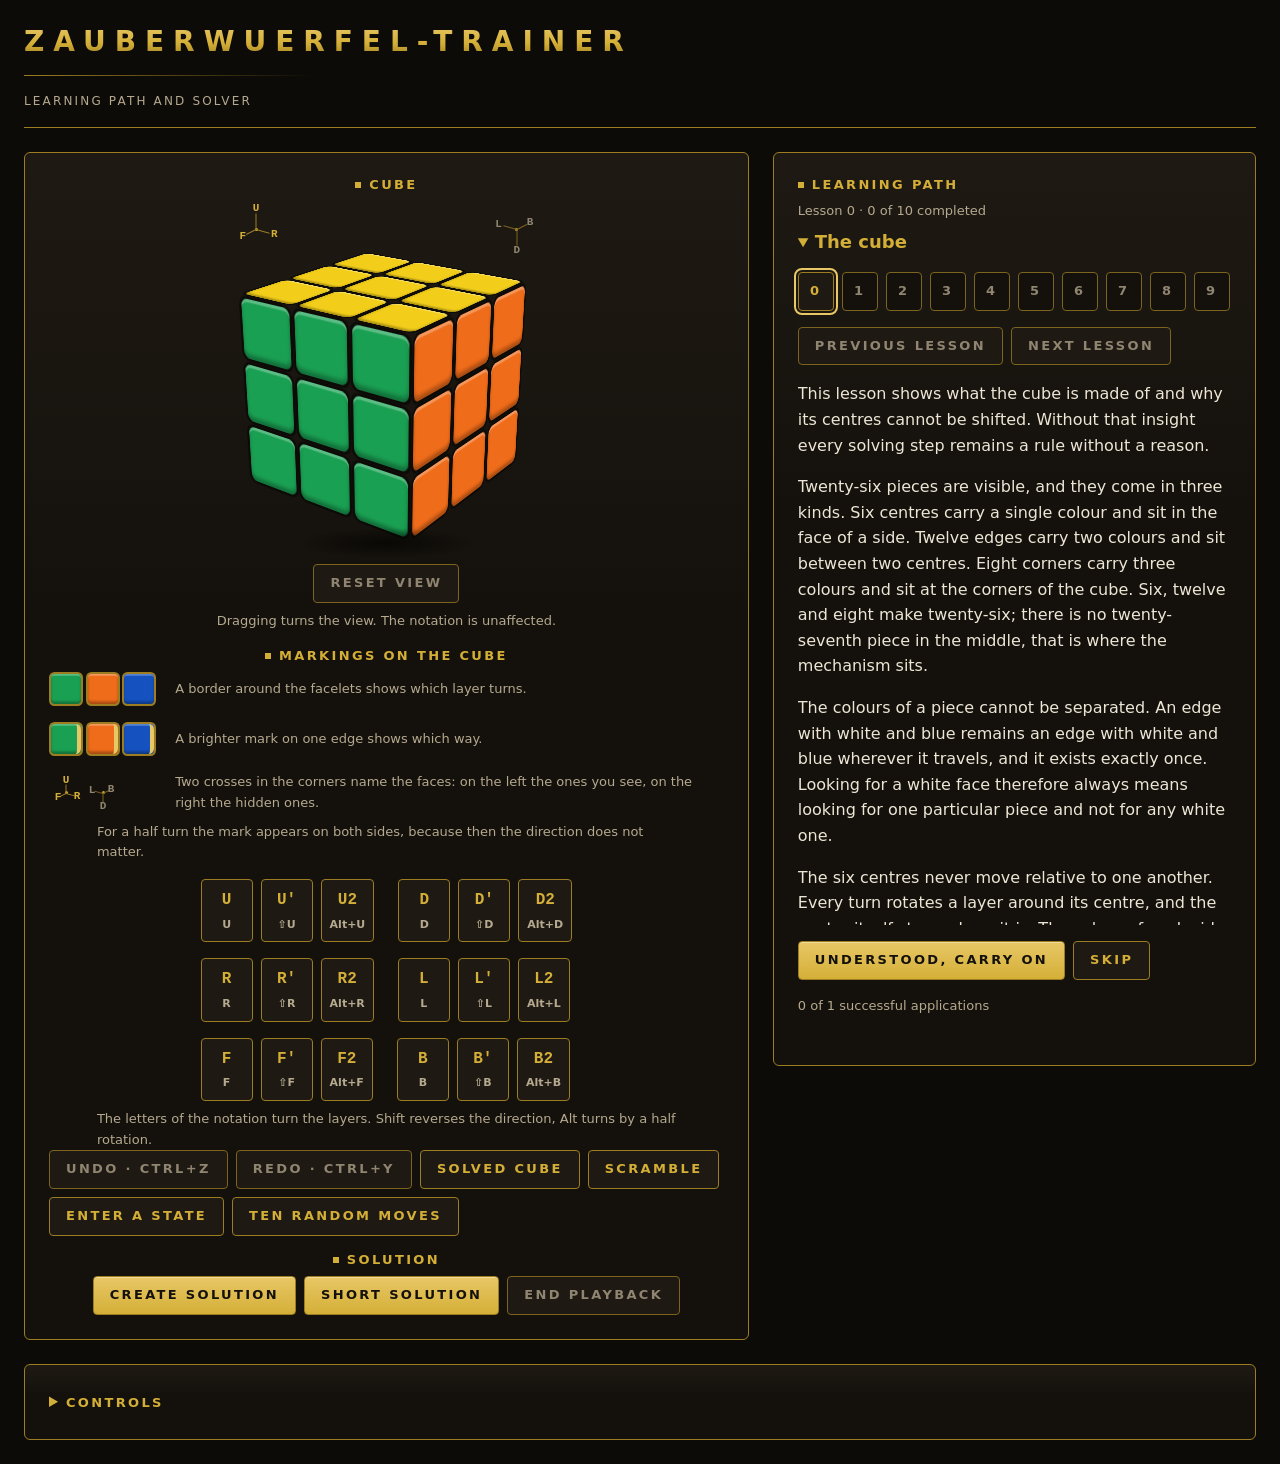
==== index.html @ b9fafef1 "Stand 42d0780 uebertragen 32 Datei(en) geaendert, Auslieferungsdatei 0.20.0 mit 423562 Byte. Maschin" ====
<!doctype html>
<!--
  Zauberwuerfel-Trainer 0.20.0 — erzeugtes Auslieferungsergebnis.

  Diese Datei entsteht aus dem Quellcode unter src/ und wird nicht von Hand
  geändert. Wer etwas ändern will, ändert dort und baut neu:

    npm run baue

  Sie ist in sich geschlossen: Stilblatt und Anwendungs-Bündel stehen im
  Dokument, und es wird nichts nachgeladen. Fremdcode enthält sie keinen.

  Quelle, Lizenz und Anleitung:
  https://github.com/MatthiasSCG/Zauberwuerfel-Trainer
-->
<html lang="de">
  <head>
    <meta charset="utf-8" />
    <meta name="viewport" content="width=device-width, initial-scale=1" />
    <title>Zauberwuerfel-Trainer</title>
    <style>
/* Gestaltung des Zauberwuerfel-Trainers, nach Projektmanagement/Konzepte/
   Design-Konzept.md.

   Diese Datei ist die einzige Quelle der Farbwerte. Sie standen bis zum
   2026-08-13 zusätzlich als Literale in scripts/farben-pruefen.mjs; das
   Skript liest sie jetzt von hier. Drei Ablagen desselben Wertes laufen
   früher oder später auseinander, und dann prüft das Skript etwas anderes,
   als das Programm zeigt.

   Wer einen Farbwert ändert, ändert ihn hier, und die Prüfstrecke rechnet
   Kontraste und Farbabstände beim nächsten Lauf neu. */

:root {
  /* ---------------------------------------------- Farbsystem der Oberfläche

     Drei Grundtöne, kein reines Schwarz. #000000 wirkt auf Bildschirmen hart
     und lässt Schatten verschwinden. Die drei Töne unterscheiden sich gerade
     so weit, dass Ebenen erkennbar werden, ohne dass Kanten entstehen. */
  --grund-0: #0d0b07;
  --grund-1: #14110c;
  --grund-2: #1e1913;

  /* Gold ist Akzent, nicht Fläche. Es trägt Überschriften, Zierlinien und
     Bedienelemente. Fließtext steht immer in --text, niemals in Gold. */
  --gold: #d4af37;
  --gold-hell: #e8c766;
  --gold-dunkel: #9c7d22;
  /* Der Rand einer gesperrten Schaltfläche, 4T-0063. Gemischt und nicht
     gewählt: 75 Prozent --gold-dunkel über --grund-2, derselbe Anteil wie bei
     --text-gesperrt. Nur so treten Rand und Beschriftung um denselben Schritt
     zurück; vorher stand der Rand bei 1,00 und die Schrift bei 8,10, und der
     Knopf verschwand zur Hälfte. */
  --gold-gesperrt: #7d641e;

  --text: #ede6d6;
  --text-leise: #b5a98f;
  /* Die Beschriftung einer gesperrten Schaltfläche, 4T-0063. Siehe
     --gold-gesperrt für den Grund des gemeinsamen Anteils. */
  --text-gesperrt: #8f8570;

  --erfolg: #7fc97f;
  --warnung: #e8b45a;
  --fehler: #e8776a;

  /* ------------------------------------------------------- Würfelfarben

     Kanonisch, leicht abgetönt: kein reines Weiß, kein grelles Rot. Das
     nimmt Härte, ohne die Zuordnung zum echten Würfel zu gefährden. */
  --wuerfel-kanonisch-weiss: #f2efe6;
  --wuerfel-kanonisch-gelb: #f2ce1b;
  --wuerfel-kanonisch-orange: #ef6c1a;
  --wuerfel-kanonisch-gruen: #1aa053;
  --wuerfel-kanonisch-rot: #c62828;
  --wuerfel-kanonisch-blau: #1552c0;

  /* Alternative Palette für Rot-Grün-Schwäche. Sie ersetzt Rot durch Magenta
     und Grün durch Türkis und staffelt die Helligkeiten gleichmäßig. Die
     Staffelung ist der eigentliche Kunstgriff: Bei Dichromasie fallen Rot,
     Orange, Gelb und Grün auf eine Achse zusammen, und dann trägt allein der
     Helligkeitsunterschied. Ein erster Entwurf ohne sie war schlechter als
     die kanonische Palette. */
  --wuerfel-alternativ-weiss: #f5f2e9;
  --wuerfel-alternativ-gelb: #ffdd1c;
  --wuerfel-alternativ-tuerkis: #20b8b8;
  --wuerfel-alternativ-orange: #b35300;
  --wuerfel-alternativ-magenta: #a8146b;
  --wuerfel-alternativ-blau: #123a96;

  /* ----------------------------------------------------------- Abstände

     Achterstufung ohne Zwischenwerte, in rem statt in Pixeln: Die
     Schriftgröße ist einstellbar, und nach Eintrag 6 des
     Einstellungs-Katalogs wachsen die Bedienelemente mit. Mit festen Pixeln
     bliebe das Raster stehen, während die Schrift wächst. */
  --abstand-1: 0.5rem;
  --abstand-2: 1rem;
  --abstand-3: 1.5rem;
  --abstand-4: 2rem;
  --abstand-5: 3rem;

  /* Ecken bleiben fest. Sie sind eine gestalterische Konstante und keine
     Größe, die mit der Schrift wachsen soll. */
  --ecke: 6px;
  --ecke-schaltflaeche: 4px;

  --zierlinie: 1px solid var(--gold-dunkel);

  /* Lichtsaum an Kanten. Bewusst kein Farbwert des Systems, sondern Licht:
     Er sitzt an der oberen Kante eines Elements und nie auf der Fläche. Ein
     Lichtfleck mitten auf einem Feld verfälscht die wahrgenommene Farbe. */
  --glanz: rgb(255 255 255 / 0.35);
  --glanz-kante: inset 0 1px 0 var(--glanz);

  /* Wie weit ein zurückgenommenes Feld hinter dem Schleier verschwindet,
     aus 4T-0050. Der Schleier trägt die Farbe der Fuge; das Feld sinkt damit
     in den Zwischenraum zurück, statt eine neue Farbe zu bekommen.

     **Der Wert ist gerechnet und nicht gewählt**, zwischen zwei Schranken:
     Nach oben muss sich jedes zurückgenommene Feld deutlich von seiner vollen
     Farbe abheben, nach unten muss der Würfel ein Körper bleiben. Bei 0,72
     beträgt der kleinste Abstand zur vollen Farbe 46,2 und der kleinste
     Abstand zur Fuge 19,7; beides steht in `scripts/farben-pruefen.mjs` und
     wird bei jedem Lauf neu gerechnet. */
  --ruecknahme-deckung: 0.72;

  /* Sperrung für Marken. Versalien ohne Sperrung wirken gedrängt, weil die
     Buchstaben alle dieselbe Höhe haben und die Zwischenräume fehlen. */
  --sperrung: 0.18em;
  --sperrung-titel: 0.32em;

  /* ---------------------------------------------------------- Typografie

     Keine eingebettete Schriftdatei. Sie kostet mehrere hundert Kilobyte in
     einer Datei, die klein bleiben soll, und wirft Lizenzfragen auf. */
  --schrift: system-ui, -apple-system, 'Segoe UI', Roboto, 'Helvetica Neue', sans-serif;

  /* Notation dickengleich. Keine Stilfrage: Untereinander stehende Zugfolgen
     sind nur dann vergleichbar, wenn die Zeichen gleich breit sind. */
  --schrift-notation:
    ui-monospace, 'Cascadia Mono', 'Segoe UI Mono', 'SF Mono', Consolas, monospace;

  /* Grundgröße. Die Einstellung aus 4T-0026 setzt diesen Wert um, alles
     Weitere ist in rem davon abgeleitet. */
  --schrift-grund: 16px;
  --zeilenhoehe: 1.6;
  --zeilenhoehe-ueberschrift: 1.25;
  --zeilenlaenge: 70ch;

  /* Kantenlänge eines Steins. Sie folgt dem Fenster und nicht der
     Schriftgröße: Ein Würfel ist kein Text und soll nicht mitwachsen, wenn
     jemand die Schrift vergrößert, um besser lesen zu können. */
  --kante: clamp(34px, 9vmin, 66px);
}

/* --------------------------------------------------- Palette des Würfels

   Die Zuordnung Seite zu Farbe: oben gelb, unten weiß, vorn grün, hinten
   blau, rechts orange, links rot. Sie steht hier und nicht im Programm,
   damit ein Palettenwechsel eine Frage der Anzeige bleibt und den
   Würfelzustand nicht anfasst.

   **Weiß liegt unten und nicht oben**, seit 4T-0055 am 2026-08-16. Der
   Lernpfad lässt den Würfel liegen, die erste Schicht entsteht deshalb
   unten, und sie ist die weiße; die letzte Schicht oben ist die gelbe.
   Genau so steht es in jeder Anleitung, und vor dieser Drehung war der Pfad
   an beiden Enden gegenüber ihr verkehrt.

   **Rot und Orange sind dabei mitgetauscht worden, und das ist keine
   Zutat.** Ein Tausch allein von Weiß und Gelb spiegelt die Händigkeit und
   ergäbe einen Würfel, den es nicht gibt. Von den 24 Drehungen des Würfels
   tragen genau vier Weiß unten; diese hier lässt Grün vorn stehen, und «Grün
   vorn» ist die Bezugsangabe fremder Anleitungen. Nachgerechnet wird die
   Aussage in `test/oberflaeche.test.js`.

   In der alternativen Palette treten Türkis an die Stelle von Grün und
   Magenta an die von Rot, mit gleichmäßig gestaffelten Helligkeiten.

   **Seit 4T-0069 gibt es eine zweite Stelle mit derselben Zuordnung**, den
   Zweig `farbe.<palette>.<seite>` in `src/i18n`. Er hält die Namen, die der
   Befund der Lösbarkeitsprüfung ausspricht, denn ein Farbwert trägt keinen.
   **Wer hier eine Farbe tauscht, ändert sie dort mit**, in beiden Sprachen. */

:root,
[data-palette='kanonisch'] {
  --seite-u: var(--wuerfel-kanonisch-gelb);
  --seite-d: var(--wuerfel-kanonisch-weiss);
  --seite-f: var(--wuerfel-kanonisch-gruen);
  --seite-b: var(--wuerfel-kanonisch-blau);
  --seite-r: var(--wuerfel-kanonisch-orange);
  --seite-l: var(--wuerfel-kanonisch-rot);

  /* Die Augen der Kennzeichnung, je Seite dunkel oder hell. Welches von
     beidem, ist gerechnet und nicht gewählt: Ein dunkles Auge erreicht auf
     dem alternativen Blau nur 1,94 zu 1 und wäre dort so gut wie unsichtbar.
     Mit der Wahl je Farbe liegt das schwächste Paar bei 4,07.

     Die Wahl folgt der Farbe und nicht der Seite. Mit der Drehung von
     4T-0055 sind deshalb rechts und links mitgewandert: Rot braucht ein
     helles Auge, Orange ein dunkles. */
  --auge-u: var(--grund-0);
  --auge-d: var(--grund-0);
  --auge-f: var(--grund-0);
  --auge-r: var(--grund-0);
  --auge-l: var(--text);
  --auge-b: var(--text);
}

[data-palette='alternativ'] {
  --seite-u: var(--wuerfel-alternativ-gelb);
  --seite-d: var(--wuerfel-alternativ-weiss);
  --seite-f: var(--wuerfel-alternativ-tuerkis);
  --seite-b: var(--wuerfel-alternativ-blau);
  --seite-r: var(--wuerfel-alternativ-orange);
  --seite-l: var(--wuerfel-alternativ-magenta);

  /* Hier bleiben die Augen, wie sie waren: Orange ist in dieser Palette
     dunkler als in der kanonischen und braucht ein helles Auge, Magenta
     ebenso. Der Tausch von rechts und links ändert daran nichts. */
  --auge-u: var(--grund-0);
  --auge-d: var(--grund-0);
  --auge-f: var(--grund-0);
  --auge-l: var(--text);
  --auge-r: var(--text);
  --auge-b: var(--text);
}

/* Vier Stufen der Schriftgröße. Alles Weitere ist in rem davon abgeleitet
   und wächst mit, auch die Abstände und damit die Bedienelemente. */
[data-schriftgroesse='klein'] {
  --schrift-grund: 14px;
}

[data-schriftgroesse='gross'] {
  --schrift-grund: 18px;
}

[data-schriftgroesse='sehrGross'] {
  --schrift-grund: 21px;
}

/* ------------------------------------------------------------- Grundlagen */

*,
*::before,
*::after {
  box-sizing: border-box;
}

html {
  font-size: var(--schrift-grund);
}

body {
  margin: 0;
  background: var(--grund-0);
  color: var(--text);
  font-family: var(--schrift);
  line-height: var(--zeilenhoehe);
}

/* **Über einer Überschrift steht mehr Luft als unter ihr**, zwei zu eins,
   4T-0064. Nähe stiftet Zugehörigkeit, und eine Überschrift gehört zu dem, was
   ihr folgt. Stand sie näher an dem, was ihr vorausging, las das Auge sie als
   Schluss des Vorigen. Dieselbe Regel waagerecht bei .zugliste-folgemarke. */
h1,
h2,
h3 {
  margin: var(--abstand-2) 0 var(--abstand-1);
  color: var(--gold);
  font-weight: 600;
  line-height: var(--zeilenhoehe-ueberschrift);
  /* Ausdrücklich kein Großbuchstabensatz. */
  text-transform: none;
}

/* Die erste Überschrift eines Bereichs sitzt am Rahmen und braucht keinen
   Abstand nach oben. Ausgeschrieben und nicht als «h1, h2, h3:first-child»:
   Diese Kurzform träfe allein das h3. */
h1:first-child,
h2:first-child,
h3:first-child {
  margin-top: 0;
}

h1 {
  font-size: 1.5rem;
}

h2 {
  font-size: 1.125rem;
}

p {
  margin: 0 0 var(--abstand-2);
  max-width: var(--zeilenlaenge);
}

p:last-child {
  margin-bottom: 0;
}

.leise {
  color: var(--text-leise);
}

.notation {
  font-family: var(--schrift-notation);
}

/* ------------------------------------------------------------------ Marken

   Gesperrte Versalien für Marken, Bereichsüberschriften und Schaltflächen bis
   etwa zwanzig Zeichen, zugelassen im Design-Konzept, Abschnitt 6, seit dem
   2026-08-13. Für Lektionsüberschriften, Fließtext und Meldungen bleiben sie
   verboten: Versalien nehmen dem Wort seinen Umriss, und daran erkennt das
   Auge ein Wort, ohne es zu buchstabieren. Auf Länge kostet das Tempo. */

.marke-titel {
  font-size: 1.75rem;
  font-weight: 600;
  letter-spacing: var(--sperrung-titel);
  text-transform: uppercase;
  /* Rückfallebene: Ohne Verlauf im Text bleibt es beim vollen Goldton. */
  color: var(--gold);
}

@supports (background-clip: text) or (-webkit-background-clip: text) {
  .marke-titel {
    background: linear-gradient(180deg, var(--gold-hell), var(--gold) 55%, var(--gold-dunkel));
    -webkit-background-clip: text;
    background-clip: text;
    color: transparent;
  }
}

/* Die Zierlinie unter dem Titel läuft nicht über die volle Breite und
   verblasst nach rechts. Eine durchgezogene Linie über die ganze Seite
   umrandet, statt zu gliedern. */
.marke-linie {
  width: min(18rem, 60%);
  height: 1px;
  margin: var(--abstand-2) 0;
  border: 0;
  background: linear-gradient(90deg, var(--gold-dunkel), transparent);
}

.marke-unterzeile {
  margin: 0;
  font-size: 0.75rem;
  letter-spacing: var(--sperrung);
  text-transform: uppercase;
  color: var(--text-leise);
}

/* Bereichsüberschrift mit vorangestelltem Quadrat. Das Quadrat markiert den
   Beginn eines Bereichs, ohne ihn zu einer Überschrift aufzublasen. */
.marke-bereich {
  display: flex;
  align-items: center;
  gap: var(--abstand-1);
  font-size: 0.8125rem;
  font-weight: 600;
  letter-spacing: var(--sperrung);
  text-transform: uppercase;
  color: var(--gold);
}

.marke-bereich::before {
  content: '';
  width: 6px;
  height: 6px;
  background: var(--gold);
  flex: none;
}

/* --------------------------------------------------------------- Aufbau

   Drei Bereiche: Würfel in der Mitte, Erklärung und Fortschritt daneben,
   Bedienung darunter. Der Würfel bekommt den größten zusammenhängenden
   Bereich der Fläche, alles andere ordnet sich unter. */

.seite {
  min-height: 100vh;
  display: flex;
  flex-direction: column;
  padding: var(--abstand-3);
  gap: var(--abstand-3);
}

.kopf {
  padding-bottom: var(--abstand-2);
  /* Zierlinien trennen Bereiche, sie umranden nichts vollflächig. */
  border-bottom: var(--zierlinie);
}

.kopf h1 {
  margin: 0;
}

.raster {
  flex: 1;
  display: grid;
  grid-template-columns: minmax(0, 3fr) minmax(0, 2fr);
  grid-template-areas:
    'buehne begleitung'
    'bedienung bedienung';
  gap: var(--abstand-3);
}

/* Bei schmalen Fenstern stapeln sich die Bereiche in derselben Reihenfolge,
   der Würfel bleibt oben. */
@media (max-width: 60rem) {
  .raster {
    grid-template-columns: minmax(0, 1fr);
    grid-template-areas:
      'buehne'
      'begleitung'
      'bedienung';
  }
}

#buehne {
  grid-area: buehne;
  display: grid;
  place-items: center;
  /* Die Zeilen bleiben so hoch wie ihr Inhalt, auch wenn die Nachbarspalte
     den Bereich aufzieht. Ohne diese Zeile verteilt das Raster den Zuwachs
     gleichmäßig auf alle Zeilen, und `place-items: center` schiebt den Inhalt
     in deren Mitte. Gemessen am 2026-08-17 bei 1920 × 1080 waren das 773 px
     auf dreizehn Zeilen; der Inhalt des Bereichs endete dadurch 743 px tiefer,
     und der Einstieg in das Lösen lag unter der Bildkante. Der freie Platz
     sammelt sich jetzt am Ende des Bereichs, wo er nichts verschiebt.
     Siehe 4T-0057. */
  align-content: start;
  /* Keine Mindesthöhe. Die frühere Schranke von 6,2 Kantenlängen sollte den
     Bereich groß genug für Würfelbühne und Marke halten, konnte aber nie
     greifen: Beide zusammen messen mit dem Innenabstand 443 px gegen eine
     Schranke von 409 px, und in zehn gemessenen Fällen, vier Schriftgrößen
     mal zwei Ansichten und zwei schmale Fenster, lag der Inhalt jedes Mal
     darüber. Eine Regel, die nie greift, wird beim nächsten Lesen für die
     Ursache von etwas gehalten. Gemessen am 2026-08-17 in 4T-0057. */

  /* Drei Spalten für die Anordnung aus 4T-0058, siehe unten. Sie stehen hier
     und nicht in der Abfrage, weil ein Bereich sich nicht selbst abfragen
     kann. Solange die Abfrage nicht greift, ist die Mitte die einzige Spalte
     mit Inhalt, und das Bild ist dasselbe wie mit einer Spalte.

     **Die äußeren Spalten sind biegsam, die mittlere nicht, und das ist
     gemessen und nicht gewählt.** Die naheliegende Verteilung wäre
     umgekehrt: außen so breit wie die Tastenblöcke, in der Mitte der Rest.
     Sie ist falsch, weil jede Reihe, die über alle drei Spalten läuft, die
     mittlere dann auf ihre eigene Breite aufzieht, statt umzubrechen. Am
     2026-08-17 bei 800 px gemessen: Die Reihe der Verlaufsschaltflächen wuchs
     so auf 894 px und schob die ganze Seite 55 px über den rechten Rand. Mit
     biegsamen Außenspalten fangen diese den Zuwachs ab, die Reihe bricht bei
     687 px um, und der Würfel behält seine Spalte. */
  grid-template-columns: minmax(0, 1fr) auto minmax(0, 1fr);
  container-type: inline-size;
}

/* Alles, was nicht ausdrücklich neben dem Würfel steht, nimmt die volle Breite
   der drei Spalten ein. */
#buehne > * {
  grid-column: 1 / -1;
}

/* Bei breiten Fenstern stehen die sechs Tastenblöcke links und rechts vom
   Würfel statt untereinander darunter, 4T-0058. Links die Hälfte, die im
   bisherigen Feld links stand, U, R und F, rechts die andere. Damit bleibt
   jede Taste dort, wo der Anwender sie gelernt hat, und die Paare aus
   gegenüberliegenden Seiten stehen weiter auf gleicher Höhe, nur mit dem
   Würfel dazwischen.

   **Die Reihenfolge im Dokument bleibt unangetastet.** Platziert wird über
   `data-seite` und nicht über die Stellung unter Geschwistern; Tastatur und
   Vorlesereihenfolge sind deshalb dieselben wie zuvor. Halter, Feld und Zeilen
   treten dafür mit `display: contents` aus dem Fluss, damit die Blöcke
   unmittelbare Rasterelemente der Bühne werden. Ohne das ließen sie sich nicht
   neben den Würfel stellen, der ein Geschwister ihres Halters ist.

   **Gefragt wird die Bühne und nicht das Fenster.** Ob die drei nebeneinander
   passen, hängt an der Breite der Bühne und an der Schriftgröße, und eine
   Schwelle am Fenster kann beides nicht zugleich treffen: Gemessen am
   2026-08-17 braucht die Anordnung 660, 709, 758 und 831 px für die vier
   Schriftgrößen, das Fenster dafür 78, 83, 89 und 98 rem. Eine feste
   Fensterschwelle wäre für die kleinste Schrift zu spät und für die größte zu
   früh, und zu früh heißt hier, dass die Blöcke aus der Bühne ragen.

   **Die Schwelle misst deshalb die Bühne und trennt dabei zwei Anteile.** Der
   Würfel misst 317 px und wächst nicht mit der Schrift, die beiden Blöcke samt
   ihren Rändern messen zusammen 24,5 em und wachsen mit ihr. Aus 320 px und
   25 em ergibt sich für die vier Schriftgrößen eine Schranke von 670, 720, 770
   und 845 px gegen einen Bedarf von 661, 709, 759 und 832 px, also überall
   knapp darüber. Eine einzelne Zahl in `em` träfe das nicht: Sie müsste dem
   größten der vier Werte folgen, 47,1 em bei der kleinsten Schrift, und
   verschenkte bei 1440 px und mittlerer Schrift eine Anordnung, die dort
   passte. Dass ausgerechnet die kleinste Schrift den größten Wert in `em`
   trägt, ist kein Widerspruch, sondern derselbe feste Würfel, gemessen in einer
   kleineren Einheit.

   Unterhalb von 60 rem bleibt es beim gestapelten Bild, auch wenn die Breite
   reichte. Der Aufbau stapelt dort nach Abschnitt 7 des Design-Konzepts, und
   ein Würfel mit Tasten daneben, unter dem sich die Bereiche stapeln, wäre
   zwei Ordnungen in einem Bild. */
@media (min-width: 60rem) {
  @container (min-width: calc(320px + 25em)) {
    #tastenfeld-halter,
    #tastenfeld-halter .tastenfeld,
    #tastenfeld-halter .tastenfeld-zeile {
      display: contents;
    }

    /* Der Würfel steht in der Mitte und trägt die Höhe der drei Tastenzeilen.
       Beide Halter bekommen dieselbe Stellung, weil immer genau einer sichtbar
       ist und die Anordnung in beiden Ansichten dieselbe sein muss. */
    #wuerfel-halter,
    #netz-halter {
      grid-column: 2;
      grid-row: 2 / span 3;
    }

    /* Der Abstand steht als Rand am Block und nicht als Spalt am Raster: Ein
       Spalt gälte auch dann, wenn die äußeren Spalten leer sind, und machte
       jede Reihe darunter um seine doppelte Breite schmaler. */
    .tastenblock {
      margin-inline: var(--abstand-3);
    }

    .tastenblock[data-seite='U'] {
      grid-area: 2 / 1;
    }

    .tastenblock[data-seite='R'] {
      grid-area: 3 / 1;
    }

    .tastenblock[data-seite='F'] {
      grid-area: 4 / 1;
    }

    .tastenblock[data-seite='D'] {
      grid-area: 2 / 3;
    }

    .tastenblock[data-seite='L'] {
      grid-area: 3 / 3;
    }

    .tastenblock[data-seite='B'] {
      grid-area: 4 / 3;
    }
  }
}

/* Die Hülle der beiden rechten Bereiche, 4T-0062. Sie trägt selbst keine Fläche
   und stapelt nur; der Abstand ist derselbe wie zwischen den Bereichen des
   Rasters, damit die Trennung überall gleich weit ist. */
#begleitung {
  grid-area: begleitung;
  display: flex;
  flex-direction: column;
  gap: var(--abstand-3);
  /* Ohne diese Zeile wüchse die Hülle mit ihrem Inhalt über die Rasterzeile
     hinaus, statt ihn im vorhandenen Platz zu stapeln. */
  min-height: 0;
}

#bedienung {
  grid-area: bedienung;
}

/* Aufklapper, zweimal im Programm: der Bereich «Bedienung» seit 4T-0060 und der
   Lernpfad seit 4T-0061. **Sie sehen gleich aus und werden verschieden
   bedient**, und das ist Absicht. Die Einstellungen klappt der Anwender selbst
   zu, weil er sie selten braucht; den Lernpfad klappt das Programm zu, wenn der
   Anwender in das Lösen wechselt. Ein Anwender, der zweierlei Gestalt für
   dasselbe Verhalten sähe, müsste zweimal lernen, was ein Dreieck bedeutet.

   Gemessen am 2026-08-17 bei 1920 × 1080: Der Bereich «Bedienung» misst offen
   1225 und geschlossen 74 px, der Lernpfad 812 gegen 51 px.

   **Die Marke ist die Überschrift des Bereichs.** `summary` nimmt genau ein
   Überschriftselement auf, und beim Bereich «Bedienung» behält nur so
   `aria-labelledby` sein Ziel. Ein zusätzlicher Text neben der Marke wäre neuer
   Inhalt, den 3E-0017 ausschließt. */
.klappe > summary {
  cursor: pointer;
  /* Das Aufklappzeichen des Browsers nimmt die Farbe seines Elements. Ohne
     diese Zeile stünde es in der Textfarbe neben einer goldenen Marke. */
  color: var(--gold);
}

.klappe > summary:focus-visible {
  outline: 2px solid var(--gold-hell);
  outline-offset: 2px;
}

/* Der Abstand unter der Marke gehört dem geöffneten Zustand. Geschlossen wäre
   er ein Rand unter der letzten sichtbaren Zeile und ließe den Bereich höher
   aussehen, als er ist. */
.klappe > summary > :is(h2, h3) {
  display: inline;
  margin-bottom: 0;
}

.klappe[open] > summary {
  margin-bottom: var(--abstand-2);
}

/* Die Einstellungen halten den größeren Abstand, weil ihre Felder untereinander
   denselben tragen. Beim Lernpfad folgt auf die Marke die Reihe der zehn
   Punkte, und die steht dem Titel näher. */
#bedienung-klappe[open] > summary {
  margin-bottom: var(--abstand-3);
}

/* Der Grundverlauf ist bewusst kaum wahrnehmbar. Er nimmt der Fläche das
   Papierhafte, ohne selbst aufzufallen; beide Endwerte sind geprüfte
   Grundtöne, der Textkontrast bleibt damit zwischen 14,03 und 15,15.

   **Die Zierlinie steht seit 4T-0062 um jeden Bereich und nicht nur um die
   Bühne.** Vorher trug sie allein der Würfel, und mit dem Aufteilen der rechten
   Seite in Lösungsweg und Lernpfad wäre daraus eine Rangordnung geworden, die
   niemand gemeint hat: zwei umrandete Bereiche und zwei ohne. Abschnitt 7 des
   Design-Konzepts ist im selben Schritt berichtigt worden; er verbot bis dahin
   das vollflächige Umranden, während der Bestand es längst tat. */
.flaeche {
  background: linear-gradient(180deg, var(--grund-2), var(--grund-1) 40%);
  border: var(--zierlinie);
  border-radius: var(--ecke);
  padding: var(--abstand-3);
}

/* --------------------------------------------------------------- Würfel

   Sechsundzwanzig Steine mit den dreidimensionalen Transformationen des
   Browsers, ohne Fremdbibliothek. Die Kantenlänge folgt dem Fenster und
   nicht der Schriftgröße: Ein Würfel ist kein Text, und er soll nicht
   wachsen, wenn jemand die Schrift vergrößert, um besser lesen zu können. */

/* Die Bühne ist deutlich größer als der Kasten aus drei mal drei Steinen.

   Der Grund ist gerechnet und nicht geschätzt, siehe `projizierteAusdehnung`
   in geometrie.js: Die Drehung stellt den Würfel auf die Diagonale, und die
   Perspektive vergrößert die vordere Ecke. Über alle Blickwinkel braucht er
   4,76 mal 5,29 Kantenlängen. Das Layout merkt davon nichts, weil
   Transformationen den Textfluss nicht anfassen; wer die Bühne so groß macht
   wie den Kasten, bekommt einen Würfel, der aus seinem Bereich ragt.

   Die letzten 0,2 Kanten der Höhe gehören dem Schlagschatten. */
.wuerfel-buehne {
  --blick-x: -22deg;
  --blick-y: -36deg;
  width: calc(var(--kante) * 4.8);
  height: calc(var(--kante) * 5.5);
  display: grid;
  place-items: center;
  /* Ein flacher Fluchtpunkt lässt den Würfel wie eine Zeichnung wirken, ein
     zu naher verzerrt die hinteren Steine bis zur Unkenntlichkeit. */
  perspective: calc(var(--kante) * 14);
  position: relative;
  cursor: grab;
  /* Ohne das scrollt die Seite mit, sobald jemand mit dem Finger dreht. */
  touch-action: none;
  /* Ein Ziehen über den Würfel darf keine Auswahl aufziehen. */
  user-select: none;
}

/* Das Seitenkreuz, 4T-0065. Es benennt die drei Seiten, die man gerade sieht.

   **Oben links in der Bühne und in keiner anderen Ecke.** Über ein Raster von
   48 Blickwinkeln gemessen: Ein Feld von 56 px ist in den oberen Ecken bei
   jedem Winkel frei von Würfelflächen, in den unteren bei 44 von 48. Bei 72 px
   sind es in jeder Ecke nur noch 20. Die 0,85 Kantenlängen sind damit keine
   gewählte Größe, sondern die gemessene Obergrenze.

   **In der Ecke und nicht mit Innenabstand.** Acht Pixel eingerückt war es
   bei 16 der 48 Winkel verdeckt, und zwar genau dort, wo der Würfel
   achsenparallel steht: Dann ist seine Silhouette ein Rechteck statt eines
   Sechsecks und lässt die Ecken nicht frei. Die Bühnenkante ist unsichtbar,
   der Rahmen des Bereichs liegt weiter außen.

   **Kein Zeichen liegt auf dem Würfel**, und deshalb kollidiert es mit keinem
   der bestehenden: nicht mit dem Saum, nicht mit der Laufmarke, nicht mit den
   Würfelaugen der Kennzeichnung und nicht mit dem Schleier der Lektion 8. */
.seitenkreuz {
  position: absolute;
  top: 0;
  width: calc(var(--kante) * 0.85);
  height: calc(var(--kante) * 0.85);
  /* Ein Ziehen beginnt auch über dem Kreuz und dreht den Blick. Ohne diese
     Zeile wäre in der Ecke ein toter Fleck. */
  pointer-events: none;
}

/* Links die Seiten, die man sieht, rechts die verdeckten. Beide Ecken sind
   bei jedem Blickwinkel frei, gemessen über dasselbe Raster von 48 Winkeln. */
.seitenkreuz-vorn {
  left: 0;
}

.seitenkreuz-hinten {
  right: 0;
}

/* Das hintere Kreuz tritt zurück, und zwar über die Helligkeit und nicht über
   den Farbton: Was man nicht sieht, soll auch nicht so laut sein wie das,
   was man sieht. Ohne diesen Unterschied stünden zwei gleichwertige Kreuze
   nebeneinander, und welches das vordere ist, wäre nicht abzulesen. */
.seitenkreuz-hinten .seitenkreuz-marke {
  color: var(--text-gesperrt);
}

.seitenkreuz-hinten .seitenkreuz-strahl,
.seitenkreuz-hinten::before {
  background: var(--gold-gesperrt);
}
/* Der Würfel selbst als Punkt. Ohne ihn schwebten drei Buchstaben ohne
   gemeinsamen Bezug, und die Strahlen begännen im Nichts. */
.seitenkreuz::before {
  content: '';
  position: absolute;
  left: 50%;
  top: 50%;
  width: 3px;
  height: 3px;
  margin: -1.5px 0 0 -1.5px;
  border-radius: 50%;
  background: var(--gold);
}

/* Der Ort folgt der gerechneten Richtung. **Die Prozentwerte stehen in `left`
   und `top` und nicht in einem `translate`:** Dort bezögen sie sich auf die
   Größe des Buchstabens und nicht auf das Feld, und das Kreuz fiele auf wenige
   Pixel zusammen. */
.seitenkreuz-marke {
  position: absolute;
  left: calc(50% + var(--richtung-x, 0%));
  top: calc(50% + var(--richtung-y, 0%));
  transform: translate(-50%, -50%);
  font-size: 0.6875rem;
  font-weight: 600;
  line-height: 1;
  color: var(--gold);
}

/* Der Strahl trägt die Richtung ein zweites Mal. Er ist die Rückfallebene für
   den Fall, dass zwei Buchstaben nah beieinander stehen: Wohin ein Strich
   zeigt, ist auch dann noch abzulesen. Bei einer zugewandten Seite hat er die
   Länge null und verschwindet von selbst. */
.seitenkreuz-strahl {
  position: absolute;
  left: 50%;
  top: 50%;
  height: 1px;
  width: var(--laenge, 0%);
  background: var(--gold-dunkel);
  transform-origin: left center;
  transform: rotate(var(--winkel, 0deg));
}

.wuerfel-buehne.greift {
  cursor: grabbing;
}

.wuerfel {
  position: relative;
  width: calc(var(--kante) * 3);
  height: calc(var(--kante) * 3);
  transform-style: preserve-3d;
  transform: rotateX(var(--blick-x)) rotateY(var(--blick-y));
}

/* Der Schlagschatten liegt unter dem Würfel und dreht sich nicht mit. Er
   erdet den Körper; ohne ihn schwebt er im Nichts. */
.wuerfel-buehne::after {
  content: '';
  position: absolute;
  left: 50%;
  bottom: calc(var(--kante) * 0.1);
  width: calc(var(--kante) * 2.6);
  height: calc(var(--kante) * 0.45);
  transform: translateX(-50%);
  background: radial-gradient(ellipse, rgb(0 0 0 / 0.55), transparent 70%);
  pointer-events: none;
}

/* Die Schicht nimmt während einer Bewegung die neun betroffenen Steine auf.
   Sie liegt deckungsgleich über dem Körper und verschiebt nichts; gedreht
   wird sie als Ganzes. */
.schicht {
  position: absolute;
  inset: 0;
  transform-style: preserve-3d;
}

.stein {
  position: absolute;
  width: var(--kante);
  height: var(--kante);
  /* Der Stein sitzt in der Mitte der Bühne und wird von dort verschoben. */
  left: var(--kante);
  top: var(--kante);
  transform-style: preserve-3d;
  transform: translate3d(
    calc(var(--x) * var(--kante)),
    calc(var(--y) * var(--kante)),
    calc(var(--z) * var(--kante))
  );
}

/* `stein-flaeche` und nicht `feld`: Die Klasse `feld` trägt im Bedienbereich
   schon ein Formularfeld. Beim ersten Bau hieß beides gleich, und die
   absolute Positionierung der Würfelfläche legte alle Einstellungen
   übereinander. Keine Prüfung hätte das gefunden. */
.stein-flaeche {
  position: absolute;
  inset: 0;
  /* Abgerundete Ecken und ein Rand in der tiefsten Grundfarbe ergeben die
     abgesetzten Fugen des Design-Konzepts. Die Fuge ist damit kein eigenes
     Element, sondern der Zwischenraum selbst. */
  border: calc(var(--kante) * 0.06) solid var(--grund-0);
  border-radius: calc(var(--kante) * 0.16);
  /* Lichtsaum an der oberen Kante, ausdrücklich nicht auf der Fläche: Ein
     Lichtfleck mitten auf dem Feld verfälscht die wahrgenommene Farbe und
     arbeitet gegen die Unterscheidbarkeit der Palette. Dazu Eigenschatten
     unten, damit jedes Feld Tiefe bekommt. */
  box-shadow:
    inset 0 calc(var(--kante) * 0.05) 0 rgb(255 255 255 / 0.28),
    inset 0 calc(var(--kante) * -0.07) calc(var(--kante) * 0.07) rgb(0 0 0 / 0.3);
  backface-visibility: hidden;
}

/* Die Zierlinie stand bis 4T-0062 hier und allein um die Bühne. Sie steht
   seitdem bei `.flaeche` und damit um jeden der vier Bereiche. */

/* ------------------------------------- Hervorhebung des anstehenden Zuges

   Sie beantwortet zwei Fragen mit zwei Mitteln, 4T-0034. **Was sich dreht**,
   sagt der Saum um alle 21 Flächen der Schicht. **Wohin es sich dreht**, sagt
   die breitere, hellere Marke an der vorauslaufenden Kante der zwölf Flächen
   des Rings. Welche Kante das ist, rechnet `geometrie.js` und ist dort über
   alle achtzehn Züge gegen den Kern geprüft.

   **Die Hervorhebung sitzt in der Fuge und nicht auf dem Feld.** Das ist
   gemessen und nicht gewählt: Die Fuge trägt immer `grund-0`, gleich welche
   Palette gewählt ist. Ein Saum, der sie ersetzt, hat deshalb einen festen
   Farbabstand von 93,1 statt eines Abstands, der je Feldfarbe zwischen 29,0
   und 125,1 schwankt. Zugleich bleibt die Mitte der Fläche frei, wo die
   Würfelaugen der Kennzeichnung ohne Farbe sitzen; zwei Auszeichnungen auf
   demselben Feld dürfen einander nicht unkenntlich machen.

   **`gold` scheidet aus**, es erreicht auf Gelb nur 21,3 und verfehlt damit
   die Vorgabe von 25. Saum und Marke trennen sich untereinander mit 27,6 im
   Abstandsmaß, im Kontrastmaß aber nur mit 2,38 zu 1. Deshalb trägt die Marke
   zusätzlich die doppelte Breite; die Farbe allein soll die Unterscheidung
   nicht tragen müssen. Alle Werte stehen in `scripts/farben-pruefen.mjs`. */

.stein-flaeche[data-saum] {
  border-color: var(--gold-dunkel);
}

/* Die Marke liegt als eigene Ebene über der Fläche und nicht als breiterer
   Rand. Ein wachsender Rand verschöbe die Bezugsfläche des Hintergrunds, und
   die Würfelaugen sprängen bei jedem neuen Zug um ein paar Bildpunkte. */
.stein-flaeche[data-lauf]::after {
  content: '';
  position: absolute;
  inset: 0;
  border: 0 solid var(--gold-hell);
  border-radius: inherit;
  pointer-events: none;
}

.stein-flaeche[data-lauf~='oben']::after {
  border-top-width: calc(var(--kante) * 0.12);
}

.stein-flaeche[data-lauf~='rechts']::after {
  border-right-width: calc(var(--kante) * 0.12);
}

.stein-flaeche[data-lauf~='unten']::after {
  border-bottom-width: calc(var(--kante) * 0.12);
}

.stein-flaeche[data-lauf~='links']::after {
  border-left-width: calc(var(--kante) * 0.12);
}

/* Im Netz nur der Saum, keine Laufkante: Bei U und D liefe sie sauber durch
   die mittlere Reihe, bei den vier anderen Seiten bricht der Ring an der
   Aufklappstelle und die Richtung kehrte sich um.

   Er trägt hier den helleren Ton, weil er im Netz die einzige Auszeichnung
   ist und ein einzelner Bildpunkt in `gold-dunkel` neben den kleinen Feldchen
   untergeht. Eine Verwechslung mit einer Marke ist ausgeschlossen, weil es
   im Netz keine gibt. */
.netz-feld[data-saum] {
  border-color: var(--gold-hell);
}

/* --------------------------------------- Zurückgenommener Rest, aus 4T-0050

   Die Umkehrung der Hervorhebung darüber. Dort wird betont, hier wird
   genommen: In Lektion 8 bleibt allein die Arbeitsstelle stehen, und alles
   Übrige tritt hinter einen Schleier. Der Grund steht in Abschnitt 5 des
   Didaktik-Konzepts. Zwischen den Anwendungen stehen von zwanzig beweglichen
   Steinen nur noch zwei, der Anwender hält den Würfel für ruiniert und bricht
   ab, kurz bevor er fertig ist. Was er nicht ansehen soll, wird ihm deshalb
   nicht gezeigt.

   **Drei Festlegungen, und jede beantwortet eine Anforderung aus AK7.**

   1. **Ein Schleier über der Fläche und keine Entsättigung.** Eine
      Entsättigung nähme dem Feld die Farbe und ließe die Würfelaugen der
      Kennzeichnung ohne Farbe unangetastet; sie sind fast unbunt. Wer die
      Rückfallebene eingeschaltet hat, sähe die zurückgenommenen Felder
      weiterhin so deutlich wie vorher, und die Hilfe fiele für die aus, die
      ohnehin weniger sehen. Der Schleier liegt über dem Hintergrundbild und
      nimmt die Augen mit.
   2. **Kein Übergang und keine Bewegung.** Wer die Bewegung abschaltet, darf
      die Zurücknahme nicht verlieren. Sie steht deshalb ohne `transition`
      da, und zwar ganz: Ein Übergang, den eine Einstellung entfernt, wäre
      eine zweite Wahrheit über denselben Zustand.
   3. **Der Schleier sitzt in der Fläche, die Auszeichnungen des Zuges im
      Rand.** Deshalb kommen sich beide nicht ins Gehege: Saum und Laufmarke
      bleiben auch auf einem zurückgenommenen Feld sichtbar, gemessen mit
      einem Abstand von 30,1 im ungünstigsten Fall. Eine Vorführung der
      Zugfolge bleibt damit lesbar, ohne die Zurücknahme aufzuheben. */

.wuerfel[data-ruecknahme] .stein-flaeche:not([data-ziel])::before,
.netz[data-ruecknahme] .netz-feld:not([data-ziel])::before {
  content: '';
  position: absolute;
  inset: 0;
  border-radius: inherit;
  background: var(--grund-0);
  opacity: var(--ruecknahme-deckung);
  pointer-events: none;
}

/* Das Feldchen des Netzes trägt den Schleier als Kind und muss ihn deshalb
   halten. In der räumlichen Ansicht steht das schon oben, dort ist die Fläche
   selbst absolut gesetzt. */
.netz-feld {
  position: relative;
}

/* ------------------------------------------------ Kennzeichnung ohne Farbe

   Würfelaugen, ein bis sechs, angeordnet wie auf einem echten Spielwürfel.
   Entscheid des Product Owners vom 2026-08-13.

   Zwei Regeln bestimmen die Zuordnung vollständig:

   1. **Gegenüberliegende Seiten ergeben sieben.** Oben und unten, vorn und
      hinten, rechts und links sind am Würfel je ein Paar, und ihre
      Augenzahlen addieren sich zu sieben wie beim Spielwürfel. Welche Farbe
      dabei welche Zahl trägt, hängt an der Anordnung der Palette; seit der
      Drehung von 4T-0055 trägt Gelb das eine Auge und Weiß die sechs.
   2. **Rechtshändige Anordnung**, die westliche Standardform: Blickt man auf
      die Ecke, an der eins, zwei und drei zusammentreffen, folgen sie gegen
      den Uhrzeigersinn. Mit der Eins oben und der Zwei vorn liegt die Drei
      damit rechts.

   Daraus folgt zwingend: U eins, F zwei, R drei, L vier, B fünf, D sechs. Es
   gibt keine zweite Belegung, die beide Regeln erfüllt und die Eins oben hat.

   Das Zeichen gehört zur **Farbe eines Feldes**, nicht zu seiner Stelle am
   Würfel. Es hängt deshalb an `data-farbe`, das mit jedem Zug mitwandert, und
   nicht an `data-seite`, das die Stelle nennt. Der Unterschied ist der ganze
   Zweck: Auf welcher Seite ein Feld liegt, sieht auch der Farbfehlsichtige;
   welche Farbe es hat, gerade nicht.

   Zugleich bleibt die Zuordnung vom Wechsel der Palette unberührt, weil der
   Kern die Farbe eines Feldes als Seitenbuchstaben führt und nicht als
   Farbnamen. Ein Feld behält sein Augenbild, ob sein Ton nun `#f2ce1b` oder
   `#ffdd1c` ist.

   Sie sind die Rückfallebene für den Fall, dass auch die alternative Palette
   nicht reicht, und deshalb getrennt zuschaltbar: Zeichen auf der Fläche
   stören die Materialanmutung und sollen nicht ungefragt erscheinen. */

.stein-flaeche,
.netz-feld,
.farbwahl-feld {
  /* Die Augen bemessen sich am Feld, in dem sie sitzen. Damit gilt dieselbe
     Zeichnung in der räumlichen Ansicht, im Netz und auf der Farbwahl der
     Eingabe. **Die Farbwahl steht seit 4T-0067 mit hier**, und sie muss es:
     Ohne `--auge-r-mass` ist der Farbverlauf ungültig und fällt still auf
     `none` zurück. Die Fläche trüge dann `data-farbe` und zeigte trotzdem kein
     Zeichen, und wer die Kennzeichnung braucht, wählt seine Farbe blind. */
  --auge-r-mass: calc(var(--feldmass) * 0.075);
  background-repeat: no-repeat;
}

.stein-flaeche {
  --feldmass: var(--kante);
}

.netz-feld {
  --feldmass: var(--netz-feld);
}

[data-kennzeichnung='an'] [data-farbe='U'] {
  background-image: radial-gradient(
    circle at 50% 50%,
    var(--auge-u) 0 var(--auge-r-mass),
    transparent var(--auge-r-mass)
  );
}

/* Zwei Augen auf der Diagonalen, wie beim Spielwürfel. */
[data-kennzeichnung='an'] [data-farbe='F'] {
  background-image:
    radial-gradient(
      circle at 30% 30%,
      var(--auge-f) 0 var(--auge-r-mass),
      transparent var(--auge-r-mass)
    ),
    radial-gradient(
      circle at 70% 70%,
      var(--auge-f) 0 var(--auge-r-mass),
      transparent var(--auge-r-mass)
    );
}

/* Drei Augen auf derselben Diagonalen, mit der Mitte. */
[data-kennzeichnung='an'] [data-farbe='R'] {
  background-image:
    radial-gradient(
      circle at 30% 30%,
      var(--auge-r) 0 var(--auge-r-mass),
      transparent var(--auge-r-mass)
    ),
    radial-gradient(
      circle at 50% 50%,
      var(--auge-r) 0 var(--auge-r-mass),
      transparent var(--auge-r-mass)
    ),
    radial-gradient(
      circle at 70% 70%,
      var(--auge-r) 0 var(--auge-r-mass),
      transparent var(--auge-r-mass)
    );
}

/* Vier Augen in den Ecken. */
[data-kennzeichnung='an'] [data-farbe='L'] {
  background-image:
    radial-gradient(
      circle at 30% 30%,
      var(--auge-l) 0 var(--auge-r-mass),
      transparent var(--auge-r-mass)
    ),
    radial-gradient(
      circle at 70% 30%,
      var(--auge-l) 0 var(--auge-r-mass),
      transparent var(--auge-r-mass)
    ),
    radial-gradient(
      circle at 30% 70%,
      var(--auge-l) 0 var(--auge-r-mass),
      transparent var(--auge-r-mass)
    ),
    radial-gradient(
      circle at 70% 70%,
      var(--auge-l) 0 var(--auge-r-mass),
      transparent var(--auge-r-mass)
    );
}

/* Fünf Augen: die vier Ecken und die Mitte. */
[data-kennzeichnung='an'] [data-farbe='B'] {
  background-image:
    radial-gradient(
      circle at 28% 28%,
      var(--auge-b) 0 var(--auge-r-mass),
      transparent var(--auge-r-mass)
    ),
    radial-gradient(
      circle at 72% 28%,
      var(--auge-b) 0 var(--auge-r-mass),
      transparent var(--auge-r-mass)
    ),
    radial-gradient(
      circle at 50% 50%,
      var(--auge-b) 0 var(--auge-r-mass),
      transparent var(--auge-r-mass)
    ),
    radial-gradient(
      circle at 28% 72%,
      var(--auge-b) 0 var(--auge-r-mass),
      transparent var(--auge-r-mass)
    ),
    radial-gradient(
      circle at 72% 72%,
      var(--auge-b) 0 var(--auge-r-mass),
      transparent var(--auge-r-mass)
    );
}

/* Sechs Augen in zwei Spalten zu je drei. */
[data-kennzeichnung='an'] [data-farbe='D'] {
  background-image:
    radial-gradient(
      circle at 28% 22%,
      var(--auge-d) 0 var(--auge-r-mass),
      transparent var(--auge-r-mass)
    ),
    radial-gradient(
      circle at 28% 50%,
      var(--auge-d) 0 var(--auge-r-mass),
      transparent var(--auge-r-mass)
    ),
    radial-gradient(
      circle at 28% 78%,
      var(--auge-d) 0 var(--auge-r-mass),
      transparent var(--auge-r-mass)
    ),
    radial-gradient(
      circle at 72% 22%,
      var(--auge-d) 0 var(--auge-r-mass),
      transparent var(--auge-r-mass)
    ),
    radial-gradient(
      circle at 72% 50%,
      var(--auge-d) 0 var(--auge-r-mass),
      transparent var(--auge-r-mass)
    ),
    radial-gradient(
      circle at 72% 78%,
      var(--auge-d) 0 var(--auge-r-mass),
      transparent var(--auge-r-mass)
    );
}

/* --------------------------------------------------------- Flaches Netz

   Die gebräuchliche Kreuzform. Alle 54 Feldchen auf einen Blick, ohne
   drehen zu müssen: beim Prüfen einer Eingabe unentbehrlich, und
   Rückfallebene für Geräte, auf denen die räumliche Ansicht nicht läuft. */

.netz {
  --netz-feld: clamp(14px, 3.4vmin, 30px);
  display: grid;
  grid-template-columns: repeat(12, var(--netz-feld));
  grid-template-rows: repeat(9, var(--netz-feld));
  gap: calc(var(--netz-feld) * 0.08);
}

.netz-feld {
  border-radius: calc(var(--netz-feld) * 0.16);
  border: 1px solid var(--grund-0);
}

/* ---------------------------------- Das Netz als Bedienfläche, 4T-0067

   Ein leeres Feldchen ist der Normalzustand einer laufenden Eingabe und kein
   Fehler: Wer 54 Felder überträgt, hat die meiste Zeit weniger als 54 gesetzt.
   Es zeigt den Grund und einen zurückgenommenen Rand, damit die gesetzten
   Felder die Fläche tragen und die leeren zurücktreten. */
.netz-feld[data-leer] {
  background-color: var(--grund-2);
  border-color: var(--gold-dunkel);
  border-style: dashed;
}

/* Die Mitten nehmen keine Farbe an und sagen das mit einem eigenen Rand. Ohne
   dieses Zeichen probiert der Anwender es, bekommt keine Wirkung und hält die
   Fläche für kaputt; die Beschriftung sagt es nur den Bedienhilfen. */
.netz[data-bedienbar] .netz-feld[data-fest] {
  border: 1px solid var(--gold);
  box-shadow: var(--glanz-kante);
}

.netz[data-bedienbar] .netz-feld:not([data-fest]) {
  cursor: pointer;
}

/* Die wandernde Fokusstelle. Sie liegt innen, weil ein äußerer Ring bei einem
   Feldchen von 14 px in die Nachbarn ragte. */
.netz[data-bedienbar] .netz-feld:focus-visible {
  outline: 2px solid var(--gold-hell);
  outline-offset: -2px;
}

/* Die Feldchen, die ein Befund der Prüfung nennt, 4T-0069.

   **Ein Ring außen und keine Randfarbe.** Der Rand trägt hier bereits die
   Unterscheidung zwischen gesetzt, leer und fest; ihn zu überschreiben nähme
   eine Aussage weg, um eine andere hinzuzufügen. Der Ring legt sich in die
   Fuge zwischen die Feldchen und lässt die Farbfläche unangetastet, auf die
   der Anwender gerade schaut.

   **Er sitzt außen, obwohl der Fokusring aus demselben Grund innen sitzt.**
   Der Unterschied ist die Zahl: Der Fokus steht auf genau einem Feldchen und
   dürfte seine Nachbarn nicht überdecken, ein Befund nennt drei bis neun
   zusammenhängende, und dort begrenzt der Ring die Gruppe nach außen. */
.netz-feld[data-befund] {
  box-shadow: 0 0 0 2px var(--fehler);
  /* Über die Nachbarn, sonst schnitte deren Fläche den Ring an. */
  z-index: 1;
}

/* Die Farbwahl. Jede Schaltfläche trägt ihre Fläche, ihren Seitenbuchstaben
   und ihre Zählung; damit steht die Zahl dort, wo die Farbe gewählt wird, und
   nicht in einer eigenen Liste. */
.eingabe-farben {
  display: flex;
  flex-wrap: wrap;
  gap: var(--abstand-1);
  margin: var(--abstand-2) 0;
}

.farbwahl {
  display: flex;
  align-items: center;
  gap: var(--abstand-1);
  padding: var(--abstand-1);
}

/* Die gewählte Farbe trägt die goldene Füllung, wie ein gewähltes Segment
   seit 4T-0035. Sie sitzt am Knopf und nicht an der Farbfläche: Diese zeigt
   die Würfelfarbe, und ein Goldschimmer darauf verfälschte gerade die
   Unterscheidbarkeit, für die die alternative Palette da ist. */
.farbwahl[aria-pressed='true'] {
  color: var(--grund-1);
  background: linear-gradient(180deg, var(--gold-hell), var(--gold));
  box-shadow: var(--glanz-kante);
}

.farbwahl[aria-pressed='true'] .farbwahl-zahl {
  color: var(--grund-1);
}

.farbwahl-feld {
  /* Dasselbe Maß, an dem sich die Zeichen der Kennzeichnung bemessen. Ohne es
     bliebe die Fläche ohne Auge, obwohl sie `data-farbe` trägt. */
  --feldmass: 1.5rem;

  width: var(--feldmass);
  height: var(--feldmass);
  border-radius: var(--ecke-schaltflaeche);
  border: 1px solid var(--grund-0);
  box-shadow: var(--glanz-kante);
}

/* Die Taste, die diese Farbe wählt, im Stil des Tastenkürzels am Tastenfeld.
   Dieselbe Zahl steht als Augen auf dem Feldchen daneben, wenn die
   Kennzeichnung eingeschaltet ist; die Reihenfolge der Knöpfe folgt ihr. */
.farbwahl-kuerzel {
  font-size: 0.6875rem;
  color: var(--text-leise);
}

.farbwahl-zahl {
  color: var(--text-leise);
  font-variant-numeric: tabular-nums;
}

.farbwahl[aria-pressed='true'] .farbwahl-kuerzel {
  color: var(--grund-1);
}

/* **Die Marke der Eingabe braucht ihren Abstand nach oben**, obwohl sie das
   erste Kind ihrer Hülle ist. Die Ausnahme weiter oben gilt der ersten
   Überschrift eines Bereichs, die am Rahmen sitzt; diese Hülle ist kein Bereich,
   sondern steht mitten im Fluss der Bühne, unmittelbar unter der Reihe der
   Zustände. Ohne den Abstand liest das Auge die Marke als deren Schluss, und
   4T-0064 gilt hier unverkürzt. Befund des Product Owners vom 2026-08-18. */
#eingabe-flaeche > h2:first-child {
  margin-top: var(--abstand-2);
}

/* Der Befund der Prüfung in Worten, 4T-0069.

   Gebaut wie die Rückmeldung des Lernpfads, mit senkrechtem Strich am linken
   Rand und in der Farbe der Aussage. Ein eigenes Aussehen für dieselbe Sache
   hieße, dem Anwender zwei Formen für «das Programm sagt etwas» beizubringen.

   **Die Zeile umbricht und wird nicht gekürzt.** Die Sätze nennen Farben und
   Anzahlen, und genau der hintere Teil trägt die Auskunft, mit der jemand
   sein Feldchen findet. */
.eingabe-befund {
  margin: var(--abstand-1) 0 0;
  padding: var(--abstand-1) var(--abstand-2);
  border-left: 2px solid var(--fehler);
  color: var(--fehler);
  font-size: 0.8125rem;
}

.eingabe-befund[hidden] {
  display: none;
}

/* Die Beschriftung liegt in der linken oberen Ecke ihrer Kachel. Ohne sie
   ist die Zuordnung zur räumlichen Ansicht Ratesache. */
.netz-marke {
  align-self: start;
  justify-self: start;
  z-index: 1;
  margin: calc(var(--netz-feld) * -0.5) 0 0 calc(var(--netz-feld) * -0.1);
  font-size: 0.75rem;
  color: var(--text-leise);
  pointer-events: none;
}

/* ---------------------------------------------------------- Bedienelemente */

button {
  font: inherit;
  font-size: 0.8125rem;
  font-weight: 600;
  letter-spacing: var(--sperrung);
  text-transform: uppercase;
  color: var(--grund-1);
  background: linear-gradient(180deg, var(--gold-hell), var(--gold));
  border: 1px solid var(--gold-dunkel);
  border-radius: var(--ecke-schaltflaeche);
  /* Glanz an der oberen Kante, nicht auf der Fläche. */
  box-shadow: var(--glanz-kante);
  padding: var(--abstand-1) var(--abstand-2);
  cursor: pointer;
}

button:hover {
  background: linear-gradient(180deg, var(--gold-hell), var(--gold-hell));
}

button:focus-visible {
  outline: 2px solid var(--gold-hell);
  outline-offset: 2px;
}

/* Ruhende Schaltfläche: dunkel mit Goldrand, wie das «Ausblenden» der
   Vorlage. Gold als Fläche bleibt dem aktiven Zustand vorbehalten. */
button.ruhend {
  color: var(--gold);
  background: var(--grund-2);
  box-shadow: none;
}

/* Gesperrt heißt zurückgenommen und nicht abwesend, 4T-0063.

   **Die Füllung fällt weg, und zwar nach der Regel über dieser Zeile:** Gold
   als Fläche bleibt dem aktiven Zustand vorbehalten. Ohne sie stand die
   gesperrte Beschriftung des «Abspielen» mit 1,11 zu 1 auf Gold und war
   unlesbar, während der Rand daneben voll durchschlug. Mit ihr sehen alle
   gesperrten Schaltflächen gleich aus.

   **Der Unterschied ist einer der Helligkeit und nicht des Farbtons.** Beide
   Werte behalten den Ton ihres Ausgangs und verlieren an Leuchtdichte; das
   trägt bis zur vollständigen Farbenblindheit. Eine zweite Randart schied
   aus, weil gestrichelt bei den Lektionspunkten schon «übersprungen» sagt. */
button:disabled {
  color: var(--text-gesperrt);
  background: var(--grund-2);
  border-color: var(--gold-gesperrt);
  box-shadow: none;
  cursor: default;
}

button:disabled:hover {
  color: var(--text-gesperrt);
  background: var(--grund-2);
  border-color: var(--gold-gesperrt);
}

/* Das Kürzel trägt seine Farbe aus einer eigenen Klasse und bliebe sonst in
   voller Stärke stehen, während die Notation darüber zurücktritt. */
button:disabled .zugtaste-kuerzel {
  color: var(--text-gesperrt);
}

button.ruhend:hover {
  color: var(--gold-hell);
  border-color: var(--gold);
}

/* Segmentschalter. Genau ein Segment ist aktiv und trägt den Goldverlauf. */
.segmente {
  display: flex;
  border: var(--zierlinie);
  border-radius: var(--ecke-schaltflaeche);
  overflow: hidden;
}

.segmente button {
  flex: 1;
  border: 0;
  border-radius: 0;
  color: var(--text-leise);
  background: var(--grund-2);
  box-shadow: none;
}

.segmente button[aria-pressed='true'] {
  color: var(--grund-1);
  background: linear-gradient(180deg, var(--gold-hell), var(--gold));
  box-shadow: var(--glanz-kante);
}

/* Kippschalter. Es gibt kein eigenes Element dafür, deshalb ein Kästchen
   ohne Standardaussehen. */
.kippschalter {
  appearance: none;
  width: 2.5rem;
  height: 1.25rem;
  flex: none;
  border: var(--zierlinie);
  border-radius: 1rem;
  background: var(--grund-2);
  position: relative;
  cursor: pointer;
}

.kippschalter::after {
  content: '';
  position: absolute;
  top: 1px;
  left: 1px;
  width: calc(1.25rem - 6px);
  height: calc(1.25rem - 6px);
  border-radius: 50%;
  background: var(--text-leise);
  transition:
    left 0.15s ease,
    background 0.15s ease;
}

.kippschalter:checked {
  background: linear-gradient(180deg, var(--gold-hell), var(--gold));
  border-color: var(--gold-dunkel);
  box-shadow: var(--glanz-kante);
}

.kippschalter:checked::after {
  left: calc(100% - 1.25rem + 3px);
  background: var(--grund-1);
}

.kippschalter:focus-visible {
  outline: 2px solid var(--gold-hell);
  outline-offset: 2px;
}

/* Wer Bewegung abgeschaltet hat, bekommt auch hier keine. */
@media (prefers-reduced-motion: reduce) {
  .kippschalter::after {
    transition: none;
  }
}

/* Auswahlfeld. Der Pfeil ist gezeichnet und keine Grafikdatei, weil die
   Auslieferungsdatei ohne Verweis nach außen auskommt. */
select {
  font: inherit;
  width: 100%;
  color: var(--text);
  background: var(--grund-2);
  border: var(--zierlinie);
  border-radius: var(--ecke-schaltflaeche);
  padding: var(--abstand-1) var(--abstand-2);
  cursor: pointer;
}

/* ------------------------------------------------------------ Tastenfeld

   Achtzehn Drucktasten in sechs Dreierblöcken, je zwei Blöcke nebeneinander.
   Jede Taste nennt oben ihre Notation und darunter ihre Tastenkombination und
   ist damit zugleich die Übersicht der Belegung. */

.tastenfeld {
  display: flex;
  flex-direction: column;
  gap: var(--abstand-2);
  margin-top: var(--abstand-2);
}

.tastenfeld-zeile {
  display: flex;
  flex-wrap: wrap;
  gap: var(--abstand-3);
}

.tastenblock {
  display: flex;
  gap: var(--abstand-1);
}

.zugtaste {
  display: flex;
  flex-direction: column;
  align-items: center;
  gap: 2px;
  min-width: 3.25rem;
  padding: var(--abstand-1);
  letter-spacing: normal;
  text-transform: none;
}

.zugtaste-notation {
  font-size: 1rem;
  font-weight: 600;
}

.zugtaste-kuerzel {
  font-size: 0.6875rem;
  color: var(--text-leise);
  font-family: var(--schrift);
}

.zugtaste:hover .zugtaste-kuerzel {
  color: var(--gold-hell);
}

/* Kurze Rückmeldung, wenn der Zug über die Tastatur kam. Ohne sie bleibt
   offen, ob der Tastendruck angekommen ist, und man tippt ein zweites Mal. */
.zugtaste.gedrueckt {
  animation: tastenschlag 0.35s ease-out;
}

@keyframes tastenschlag {
  from {
    background: var(--gold);
    color: var(--grund-1);
  }
  to {
    background: var(--grund-2);
    color: var(--gold);
  }
}

@media (prefers-reduced-motion: reduce) {
  .zugtaste.gedrueckt {
    animation: none;
    border-color: var(--gold-hell);
  }
}

/* ------------------------------------------------- Wiedergabe der Lösung

   Die Steuerung steht in einer eigenen Reihe unter dem Anschluss an den
   Löser, der Zähler darunter. Er ist dickengleich gesetzt, damit er beim
   Weiterzählen nicht springt und das Auge die Stelle findet, ohne sie zu
   suchen. */

.wiedergabe-steuerung {
  margin-top: var(--abstand-1);
}

.wiedergabe-stand {
  margin: var(--abstand-2) 0 0;
  color: var(--gold);
}

/* ------------------------------------------------- Anstehender Zug, 4T-0034

   Drei Anzeigen im Bereich «Erklärung»: der anstehende Zug, der laufende
   Schritt und die Zugliste. */

/* Die Notation steht groß und in Gold. Das ist kein Verstoß gegen «Fließtext
   niemals in Gold»: Sie ist ein bis drei Zeichen und wird wiedererkannt, nicht
   gelesen. Der Klartext darunter trägt die Lesearbeit und steht in --text. */
.anstehend-notation {
  margin: 0;
  font-size: 2rem;
  font-weight: 600;
  line-height: var(--zeilenhoehe-ueberschrift);
  color: var(--gold);
}

.anstehend-klartext {
  margin: var(--abstand-1) 0 0;
}

/* Woraus der Griff entsteht, 4T-0040. Leiser als die Ansage darüber: Sie ist
   die Anweisung, dies die Auskunft, welche Züge der Lösung darin stecken. */
.anstehend-griff {
  margin: var(--abstand-1) 0 0;
  font-size: 0.875rem;
  color: var(--text-leise);
}

.anstehend-schritt {
  margin: var(--abstand-3) 0 0;
  padding-top: var(--abstand-2);
  border-top: var(--zierlinie);
}

/* Die Begründung des laufenden Schrittes, 4T-0052. Sie trägt denselben Balken
   und dieselbe Kursive wie die Vorstellung in der Lektion, aus der sie stammt.
   Das ist kein Zierrat, sondern die Aussage: Wer sie hier liest und dort
   wiederfindet, soll sehen, dass es derselbe Satz ist und nicht ein zweiter
   über dieselbe Sache. */
.anstehend-begruendung {
  margin: var(--abstand-2) 0 0;
  padding-left: var(--abstand-2);
  border-left: 2px solid var(--gold-dunkel);
  font-style: italic;
}

.anstehend-lektion {
  margin-top: var(--abstand-2);
}

/* Die Liste bekommt eine feste Höhe und führt die Stelle mit. Ohne Begrenzung
   schöbe eine Lernlösung von 152 Zügen alles darunter aus dem Bild. */
.zugliste {
  max-height: 16rem;
  overflow-y: auto;
  font-size: 0.875rem;
}

.zugliste-marke {
  margin: var(--abstand-2) 0 var(--abstand-1);
  font-size: 0.75rem;
}

.zugliste-marke:first-child {
  margin-top: 0;
}

/* Die Züge stehen ohne Lücke nebeneinander und halten ihren Abstand über das
   eigene Polster. Mit einer Lücke dazwischen bräche die Linie unter einer
   gelernten Zugfolge zwischen je zwei Zügen auf, und aus der Klammer würde
   eine Reihe von Strichen. */
.zugliste-reihe {
  display: flex;
  flex-wrap: wrap;
  margin: 0;
}

/* Der durchsichtige Rand steht von Anfang an. Ohne ihn rückten die Züge um
   einen Bildpunkt zur Seite, sobald eine Klammer erscheint. */
.zugliste-zug {
  padding: 2px 3px;
  border: 1px solid transparent;
  border-radius: 2px;
}

/* Die aktuelle Stelle. Dunkle Schrift auf Gold steht im Design-Konzept mit
   8,95 zu 1 und ist damit belegt. Markiert ist der ganze anstehende Griff. */
.zugliste-zug.jetzt {
  color: var(--grund-1);
  background: var(--gold);
  font-weight: 600;
}

/* ------------------------------------- Zwei Kennzeichnungen in der Zugliste

   Aus 4T-0040. Die gelernte Zugfolge und der Griff überlappen einander: Von
   16 390 Griffen berühren 11 807 eine Folge an ihrem Rand und 4 583 zwei,
   keiner liegt in ihrem Inneren. Sie können sich deshalb nicht schachteln.

   Getrennt werden sie über den Ort und nicht über die Farbe: Die Folge steht
   als Linie unter den Zügen, der Griff als eckige Klammer darüber. Beides ist
   Form und trägt damit auch, wenn die Farbe nicht ankommt. */

.zugliste-zug[data-folge] {
  border-bottom-color: var(--gold-dunkel);
  border-radius: 0;
}

.zugliste-zug[data-folge='anfang'] {
  border-bottom-left-radius: 3px;
  border-left-color: var(--gold-dunkel);
}

.zugliste-zug[data-folge='ende'] {
  border-bottom-right-radius: 3px;
  border-right-color: var(--gold-dunkel);
}

/* Auch der Name einer Folge kann in einer Klammer stehen; dann trägt er sie
   mit, statt sie zu unterbrechen. */
.zugliste-zug[data-griff],
.zugliste-folgemarke[data-griff] {
  border-top-color: var(--gold-dunkel);
  border-radius: 0;
}

.zugliste-zug[data-griff='anfang'] {
  border-top-left-radius: 3px;
  border-left-color: var(--gold-dunkel);
}

.zugliste-zug[data-griff='ende'] {
  border-top-right-radius: 3px;
  border-right-color: var(--gold-dunkel);
}

/* Der Name der gelernten Zugfolge, vor ihrem ersten Zug.

   **Der Abstand liegt links und nicht rechts.** Er gehört zu dem, was folgt,
   und Nähe ist das Mittel, das diese Zugehörigkeit herstellt. Die erste
   Fassung hatte es umgekehrt, und der Product Owner hat den Namen am
   2026-08-14 folgerichtig dem vorangehenden Zug zugeordnet.

   Als Polster und nicht als Rand, damit eine Klammer, die über den Namen
   hinwegläuft, keine Lücke bekommt. */
.zugliste-folgemarke {
  align-self: center;
  padding: 2px 2px 2px var(--abstand-1);
  border: 1px solid transparent;
  font-size: 0.6875rem;
  text-transform: uppercase;
  letter-spacing: 0.06em;
}

.zugliste-folgemarke:first-child {
  padding-left: 0;
}

/* Der eine Zug, der den ganzen Griff ersetzt. Er steht hinter der Klammer und
   ist die eigentliche Auskunft: So viel dreht der Anwender.

   Gold ist hier kein Verstoß gegen «Fließtext niemals in Gold», aus demselben
   Grund wie bei der Notation des anstehenden Zuges: Es sind zwei bis vier
   Zeichen, die wiedererkannt und nicht gelesen werden. */
.zugliste-griffzug {
  align-self: center;
  padding: 0 var(--abstand-1);
  color: var(--gold);
  font-weight: 600;
}

/* ------------------------------------------ Legende der Zeichen, 4T-0041

   Zwei Bänder, jedes an dem Ort, an dem seine Zeichen gelten: die beiden am
   Würfel in der Bühne, die vier der Zugfolge unter der Zugliste. Sie treten an
   die Stelle zweier Erklärzeilen im Fließtext, denn ein Zeichen erklärt sich
   am Muster und nicht im Satz.

   **Kein Muster ist nachgezeichnet.** Sie tragen dieselben Klassen und
   Attribute wie die Sache selbst, `stein-flaeche` mit `data-saum` und
   `data-lauf` beim Würfel, `zugliste-zug` mit `data-folge`, `data-griff` und
   `jetzt` bei der Liste. Wer eines der Zeichen ändert, ändert das Muster mit.
   Ein nachgezeichnetes bliebe beim nächsten Eingriff stehen und wäre die
   zweite Wahrheit, die niemand bemerkt, weil beide selten nebeneinander
   gesehen werden.

   **Zwei Spalten, die linke nach dem breitesten Muster.** Ohne feste Spalte
   begänne jeder Satz an anderer Stelle, je nachdem wie breit sein Muster ist,
   und eine Legende lebt davon, dass das Auge die Zeilen abfährt. */
/* Ohne eigenen oberen Abstand, 4T-0064. Er ist entstanden, als die
   Überschrift darüber allen Abstand nach unten trug und keinen nach oben;
   seit der Umkehrung liefert sie ihn selbst, und ein zweiter schöbe die Marke
   an den Text darüber. */
.zeichenband {
  display: grid;
  grid-template-columns: auto 1fr;
  align-items: center;
  gap: var(--abstand-2);
}

/* Die Absätze halten ihren Abstand über den Spalt des Rasters. Ihr eigener
   oberer Rand aus `.erklaerung` verschöbe sie gegen ihr Muster. */
.zeichenband > .erklaerung {
  margin: 0;
}

/* Das Muster des Würfels. **Die Kantenlänge steht fest und folgt nicht der
   Schrift**, aus demselben Grund wie beim Würfel selbst: Ein Würfelfeld ist
   kein Text und soll nicht wachsen, wenn jemand die Schrift vergrößert, um
   besser zu lesen. 34 px ist die untere Klemme von `--kante`; darunter wird
   die Laufkante zu fein, um sie als Richtung zu erkennen, denn sie misst 12
   Prozent der Kante. */
.zeichen-muster {
  display: flex;
  align-items: center;
}

.zeichen-feld {
  --kante: 34px;
  position: relative;
  width: var(--kante);
  height: var(--kante);
  margin-right: calc(var(--kante) * 0.08);
}

/* Das Seitenkreuz als Legendenmuster, 4T-0065. Es ist kleiner als in der
   Buehne und traegt seine Groesse selbst: Dort folgt sie der Kantenlaenge des
   Wuerfels, hier der Zeile, in der es steht. */
.zeichen-kreuz .seitenkreuz {
  position: relative;
  top: 0;
  right: auto;
  left: 0;
  width: 34px;
  height: 34px;
  margin-right: 3px;
}
/* Das Muster der Zugliste. Dieselbe Schriftgröße wie die Liste selbst, sonst
   stünden dort größere Züge als in der Sache, die sie erklären. */
.zeichen-zuege {
  font-size: 0.875rem;
}

/* ------------------------------------------------- Lektionsbereich, 4T-0045

   Er steht im Bereich «Erklärung» über der Anzeige des anstehenden Zuges und
   bleibt sichtbar, während eine Wiedergabe läuft.

   Alle Maße in rem und keines in Pixeln: Die Schriftgröße ist in vier Stufen
   einstellbar, und der Bereich besteht überwiegend aus Text. Ein Punkt der
   Übersicht, der in Pixeln bemessen wäre, bliebe bei «Sehr groß» so klein wie
   bei «Klein» und trüge seine Ziffer nicht mehr.

   Ohne jede Bewegung. Es gibt hier nichts zu zeigen, was ein Übergang besser
   erklärte, und die Einstellung «Bewegung: Aus» darf keinen Zustand
   verstecken. */

.lektion {
  margin-bottom: var(--abstand-3);
}

.lektion-zaehlung {
  margin: 0 0 var(--abstand-1);
  font-size: 0.8125rem;
}

/* Ohne gesperrte Versalien, anders als die Bereichsmarken darüber: Der Titel
   ist ein Wort und keine Marke, und «Twisting the corners» trifft die
   Zeichengrenze des Design-Konzepts genau. */
.lektion-titel {
  margin: 0 0 var(--abstand-2);
  font-size: 1.125rem;
}

/* Die zehn Lektionen als Reihe. Sie ist Navigation und Fortschrittsanzeige in
   einem; zwei getrennte Elemente sagten dasselbe zweimal. */
.lektion-uebersicht {
  display: flex;
  flex-wrap: wrap;
  gap: var(--abstand-1);
  margin-bottom: var(--abstand-2);
}

.lektion-punkt {
  min-width: 2.25rem;
  padding: var(--abstand-1) 0;
  text-align: center;
  color: var(--gold);
  background: var(--grund-2);
  border: 1px solid var(--gold-dunkel);
  box-shadow: none;
}

/* **Der Zustand hängt nicht allein an der Farbe.** Dieselbe Haltung wie bei
   der Kennzeichnung der Würfelfelder: Füllung und Randart tragen die Aussage
   mit, damit sie auch ohne Farbunterscheidung ankommt. Abgeschlossen ist
   gefüllt, offen umrandet, übersprungen gestrichelt, gesperrt zurückgenommen. */
.lektion-punkt[data-zustand='abgeschlossen'] {
  color: var(--grund-1);
  background: linear-gradient(180deg, var(--gold-hell), var(--gold));
  border-color: var(--gold-dunkel);
  box-shadow: var(--glanz-kante);
}

.lektion-punkt[data-zustand='uebersprungen'] {
  border-style: dashed;
  color: var(--text-leise);
}

/* Dieselben Werte wie bei jeder gesperrten Schaltfläche, 4T-0063. Die Regel
   steht eigens hier, weil sie button:disabled in der Spezifität schlägt. */
.lektion-punkt[data-zustand='gesperrt'] {
  color: var(--text-gesperrt);
  border-color: var(--gold-gesperrt);
  background: var(--grund-1);
}

/* Die angezeigte Lektion. Ein Ring außerhalb des Randes, damit er sich mit
   jeder der vier Zustandsdarstellungen verträgt und keine von ihnen
   überschreibt. */
.lektion-punkt[aria-current='true'] {
  outline: 2px solid var(--gold-hell);
  outline-offset: 2px;
}

.lektion-schritte {
  margin-bottom: var(--abstand-2);
}

/* Der Lektionstext rollt in seinem eigenen Bereich, 4T-0060, wie die Zugliste
   seit 4T-0034. **Der Ertrag ist nicht die Höhe, sondern ihre Beständigkeit:**
   Gemessen am 2026-08-17 bei 1920 × 1080 reicht der Text von 769 px bei
   Lektion 0 bis 1532 px bei Lektion 9, und die Seitenhöhe schwankte deshalb um
   763 px je nachdem, welche Lektion offen stand. Mit dem Deckel ist sie in
   jedem Fall dieselbe.

   **Das Maß steht in `rem` und nicht in Pixeln**, damit bei jeder der vier
   Schriftgrößen gleich viel Text steht und nicht gleich viel Fläche. Der
   größte einzelne Absatz misst 11,2 rem; die Zusage des Tasks, dass ein Absatz
   vollständig steht, ist damit dreifach erfüllt. */
.lektion-text {
  margin-bottom: var(--abstand-2);
  max-height: 34rem;
  overflow-y: auto;
}

/* Ein Rollbereich ohne fokussierbaren Inhalt nimmt der Browser von sich aus in
   die Tastaturreihenfolge auf, damit die Pfeiltasten ihn bewegen können. Ohne
   diese Zeile stünde dort sein eigener Ring, der die Farben des Betriebssystems
   trägt und nicht die dieser Oberfläche. */
.lektion-text:focus-visible {
  outline: 2px solid var(--gold-hell);
  outline-offset: 2px;
}

.lektion-absatz {
  margin: 0 0 var(--abstand-2);
}

.lektion-absatz:last-child {
  margin-bottom: 0;
}

/* Die begleitende Vorstellung aus Abschnitt 5 des Didaktik-Konzepts. Sie ist
   kein weiterer Erklärungsabsatz, sondern das Bild, an dem der Anwender die
   Lektion später wiedererkennt, und sie wird deshalb abgesetzt. Derselbe Balken
   wie bei der Rückmeldung, denn beide sagen «dies gilt für dich, nicht für den
   Würfel». Ohne Farbwechsel: Gold trägt hier bereits die Aufmerksamkeit. */
.lektion-absatz[data-baustein='vorstellung'] {
  padding-left: var(--abstand-2);
  border-left: 2px solid var(--gold-dunkel);
  font-style: italic;
}

/* Die Anweisung für die Übung steht unmittelbar über den Schaltflächen, mit
   denen sie ausgeführt wird. Ein zusätzlicher Abstand davor trennt sie von der
   Erklärung, ohne eine zweite Überschrift zu brauchen. */
.lektion-absatz[data-baustein='aufgabe'] {
  margin-top: var(--abstand-3);
}

/* Die acht vorgeführten Zeichen der Notation. Den Umbruch bringt bereits
   `datei-reihe` mit; hier steht allein der Abstand, und der nur, wenn die Reihe
   überhaupt gefüllt ist. */
.lektion-zuege:not(:empty) {
  margin-bottom: var(--abstand-2);
}

.lektion-folgen:not(:empty) {
  margin-bottom: var(--abstand-2);
}

.lektion-ohne-folge[hidden] {
  display: none;
}

.lektion-uebung {
  margin-bottom: var(--abstand-2);
}

.lektion-uebung button[hidden],
.lektion-schritte button[hidden] {
  display: none;
}

/* Die Auskunft der Hilfe aus 4T-0051. Derselbe Balken wie bei Vorstellung und
   Rückmeldung, denn sie sagt wie diese «dies gilt für dich, nicht für den
   Würfel». Zurückhaltender als die Rückmeldung, ohne eigene Schriftfarbe: Sie
   ist eine Auskunft und keine Nachricht über einen Fortschritt. */
.lektion-hilfe {
  margin: 0 0 var(--abstand-2);
  padding: var(--abstand-1) var(--abstand-2);
  border-left: 2px solid var(--gold-dunkel);
  font-size: 0.8125rem;
}

.lektion-hilfe[hidden] {
  display: none;
}

.lektion-stand {
  margin: 0;
  font-size: 0.8125rem;
  color: var(--text-leise);
}

/* Die Rückmeldung der Übung. Sie steht als Balken links und nicht als Fläche:
   Eine farbige Fläche neben dem Würfel zöge den Blick vom Gegenstand ab, und
   genau dorthin gehört er beim Üben. */
.lektion-rueckmeldung {
  margin: var(--abstand-1) 0 0;
  padding: var(--abstand-1) var(--abstand-2);
  border-left: 2px solid var(--gold);
  color: var(--gold);
  font-size: 0.8125rem;
}

.lektion-rueckmeldung[data-art='erfolg'] {
  border-left-color: var(--erfolg);
  color: var(--erfolg);
}

.lektion-rueckmeldung[hidden] {
  display: none;
}

/* Erklärung unter einem Bedienelement. Der Einstellungs-Katalog begründet
   jeden Eintrag; diese Begründung gehört an das Element, nicht in ein
   Handbuch. */
.erklaerung {
  margin: var(--abstand-1) 0 0;
  font-size: 0.8125rem;
  color: var(--text-leise);
}

.feld {
  margin-bottom: var(--abstand-3);
}

.feld:last-child {
  margin-bottom: 0;
}

.feld > label {
  display: block;
  margin-bottom: var(--abstand-1);
}

.feld-waagerecht {
  display: flex;
  align-items: center;
  justify-content: space-between;
  gap: var(--abstand-2);
}

/* Die Fußzeile eines Feldes trägt den Vorgabewert und, sobald der Wert davon
   abweicht, den Weg zurück. Die Schaltfläche erscheint nur dann: Ein
   Rücksetzen, das nichts zurücksetzt, ist Ballast in jeder Zeile. */
.feld-fuss {
  display: flex;
  align-items: baseline;
  justify-content: space-between;
  gap: var(--abstand-2);
  margin-top: var(--abstand-1);
}

.zuruecksetzen {
  font-size: 0.75rem;
  letter-spacing: var(--sperrung);
  text-transform: uppercase;
  color: var(--gold);
  background: none;
  border: 0;
  box-shadow: none;
  padding: 0;
  text-decoration: underline;
}

.zuruecksetzen:hover {
  color: var(--gold-hell);
  background: none;
}

.zuruecksetzen[hidden] {
  display: none;
}

/* Vorschau der Würfelfarben. Sie zeigt die Wirkung der Palette an Ort und
   Stelle, ohne dass der Würfel gedreht werden muss, und bleibt auch dann
   sinnvoll, wenn er dasteht. */
.farbvorschau {
  display: flex;
  gap: var(--abstand-1);
  margin-top: var(--abstand-1);
}

.farbvorschau span {
  width: 1.75rem;
  height: 1.75rem;
  border-radius: var(--ecke-schaltflaeche);
  /* Die Fugen der Materialanmutung, im Kleinen. */
  border: 1px solid var(--grund-0);
  box-shadow: var(--glanz-kante);
}

/* Hinweiszeile, etwa wenn der Browserspeicher fehlt. */
.hinweis {
  margin: var(--abstand-2) 0 0;
  padding: var(--abstand-1) var(--abstand-2);
  border-left: 2px solid var(--warnung);
  color: var(--warnung);
  font-size: 0.8125rem;
}

.hinweis[hidden] {
  display: none;
}

.datei-reihe {
  display: flex;
  flex-wrap: wrap;
  gap: var(--abstand-1);
}

/* Die erzeugte Verwürfelung in Notation, 4T-0083. Sie steht unmittelbar unter
   der Reihe, die sie erzeugt, und trägt deshalb den kleinen Abstand.

   **Ohne die Zeilenlänge aus der Grundregel für Absätze.** Die gilt für
   Lesetext, und dort ist sie richtig; eine Zugfolge aus zwanzig Zügen ist
   kein Lesetext, und ein Umbruch mitten in ihr kostete eine zweite Zeile Höhe
   für nichts.

   **Die Beschriftung tritt zurück, die Züge nicht.** Der Anwender überträgt
   die Folge auf seinen eigenen Würfel; sie in Leiseton zu setzen hieße, das
   Wesentliche der Zeile schlechter lesbar zu machen als ihr Beiwerk. */
.verwuerfelung {
  margin: var(--abstand-1) 0 0;
  max-width: none;
  font-size: 0.8125rem;
  color: var(--text-leise);
}

.verwuerfelung .notation {
  font-size: 1rem;
  color: var(--text);
}

.verwuerfelung[hidden] {
  display: none;
}
    </style>
  </head>
  <body>
    <div class="seite">
      <header class="kopf">
        <h1 class="marke-titel" data-text="kopf.titel">Zauberwuerfel-Trainer</h1>
        <hr class="marke-linie" />
        <p class="marke-unterzeile" data-text="kopf.unterzeile">Lernpfad und Löser</p>
      </header>

      <main class="raster">
        <!-- Der Würfel steht im Mittelpunkt und bekommt den größten
             zusammenhängenden Bereich. Gefüllt wird er in 4T-0027. -->
        <!-- Der Würfel wird von src/view/wuerfel.js in den Halter eingesetzt.
             Sechs mal neun Felder als Auszeichnung zu schreiben hieße, die
             Geometrie ein zweites Mal zu führen. -->
        <section id="buehne" class="flaeche" aria-labelledby="buehne-marke">
          <h2 id="buehne-marke" class="marke-bereich" data-text="bereich.wuerfel">Würfel</h2>
          <div id="wuerfel-halter"></div>
          <!-- Das flache Netz steht an derselben Stelle. Sichtbar ist immer
               genau eine der beiden Ansichten, gesteuert über Eintrag 5 des
               Einstellungs-Katalogs. -->
          <div id="netz-halter" hidden></div>
          <button type="button" class="ruhend" id="ansicht-zurueck" data-text="ansicht.zurueck">
            Ansicht zurücksetzen
          </button>
          <p class="erklaerung" data-text="ansicht.hinweis">
            Ziehen dreht den Blick. Die Notation bleibt davon unberührt.
          </p>

          <!-- Legende der Zeichen am Würfel, 4T-0041. Sie steht hier und nicht
               beim Lösungsweg, wo ihr Text bis dahin stand: Saum und Laufkante
               gehören zum Würfel und erscheinen auch beim Vorführen einer
               Zugfolge in der Lektion, also lange bevor es eine Lösung gibt.

               **Sie kostet keine Seitenhöhe.** Der Inhalt der Bühne endet bei
               798 px, ihr Kasten reicht bis 1074 px beim Lernen und bis 1370 px
               beim Lösen, weil das Raster ihn auf die Höhe der Begleitung
               zieht. Am 2026-08-18 in beiden Tätigkeiten, vier Schriftgrößen
               und beiden Ansichten gemessen; der Leerraum trägt das Band in
               jedem Fall.

               **Die Muster sind keine Zeichnungen, sondern dieselben Felder wie
               am Würfel.** Ein Halter gibt die Größe, die `stein-flaeche` darin
               ist absolut gesetzt wie im Würfelkörper, und `data-saum` und
               `data-lauf` sind die Attribute, die auch die Hervorhebung eines
               anstehenden Zuges setzt. Wer den Saum ändert, ändert das Muster
               mit; eine nachgezeichnete Legende bliebe beim nächsten Eingriff
               stehen.

               Die Farbe steht hier als Auszeichnung und nicht im Programm. Das
               ist der Unterschied zum Würfel: Dort wandert sie mit jedem Zug,
               hier steht sie fest, und drei feste Werte sind keine zweite
               Wahrheit über den Zustand. Gesetzt wird `background-color` und
               nicht die Kurzform `background`: Diese löschte das Hintergrundbild
               mit und damit die Würfelaugen, die `data-farbe` daneben gerade
               herbeiholen soll. Das Programm hält es in `zeigeFacelets` genauso.

               **Die beiden Muster zeigen zwei verschiedene Teile der Schicht,
               und das ist keine Nachlässigkeit.** Am Würfel trägt der Saum alle
               21 Flächen, die Laufmarke aber nur die zwölf des Rings. Das erste
               Muster ist deshalb ein Ausschnitt der Deckfläche und trägt allein
               den Saum, das zweite ein Ausschnitt des Rings und trägt beides.

               **Weder Liste noch Beschreibungsliste.** Ein `dl` wäre die
               naheliegende Form für eine Legende, hätte hier aber leere
               Begriffe: Das Muster ist mit `aria-hidden` aus der Vorlesehilfe
               genommen, weil es rein grafisch ist. Ein `ul` bräuchte
               `display: contents` an jedem Eintrag, damit die Texte fluchten,
               und stellte damit eine Frage nach der Semantik, die sich hier
               vermeiden lässt. Geblieben sind Muster und Absatz im Wechsel als
               unmittelbare Rasterelemente. Vorgelesen wird eine Folge von
               Sätzen, und jeder benennt sein Zeichen selbst. -->
          <h3 class="marke-bereich" data-text="zeichen.wuerfel">Zeichen am Würfel</h3>
          <div class="zeichenband">
            <span class="zeichen-muster" aria-hidden="true">
              <span class="zeichen-feld">
                <span
                  class="stein-flaeche"
                  style="background-color: var(--seite-f)"
                  data-farbe="F"
                  data-saum
                ></span>
              </span>
              <span class="zeichen-feld">
                <span
                  class="stein-flaeche"
                  style="background-color: var(--seite-r)"
                  data-farbe="R"
                  data-saum
                ></span>
              </span>
              <span class="zeichen-feld">
                <span
                  class="stein-flaeche"
                  style="background-color: var(--seite-b)"
                  data-farbe="B"
                  data-saum
                ></span>
              </span>
            </span>
            <p class="erklaerung" data-text="zeichen.saum">
              Ein Saum um die Felder zeigt, welche Schicht sich dreht.
            </p>
            <span class="zeichen-muster" aria-hidden="true">
              <span class="zeichen-feld">
                <span
                  class="stein-flaeche"
                  style="background-color: var(--seite-f)"
                  data-farbe="F"
                  data-saum
                  data-lauf="rechts"
                ></span>
              </span>
              <span class="zeichen-feld">
                <span
                  class="stein-flaeche"
                  style="background-color: var(--seite-r)"
                  data-farbe="R"
                  data-saum
                  data-lauf="rechts"
                ></span>
              </span>
              <span class="zeichen-feld">
                <span
                  class="stein-flaeche"
                  style="background-color: var(--seite-b)"
                  data-farbe="B"
                  data-saum
                  data-lauf="rechts"
                ></span>
              </span>
            </span>
            <p class="erklaerung" data-text="zeichen.lauf">
              Eine hellere Marke an einer Kante zeigt, in welche Richtung.
            </p>
            <!-- Das Seitenkreuz aus 4T-0065. Die Werte sind die der
                 Ausgangsansicht, also genau das, was der Anwender beim Start
                 in der Ecke der Bühne sieht. Sie stehen hier fest im Dokument,
                 weil ein Muster keinen Blick hat, den es abbilden könnte;
                 gerechnet werden sie von `blickrichtungen` für den Würfel
                 selbst. -->
            <span class="zeichen-muster zeichen-kreuz" aria-hidden="true">
              <span class="seitenkreuz seitenkreuz-vorn">
                <span class="seitenkreuz-strahl" style="--laenge: 27.9%; --winkel: -90deg"></span>
                <span
                  class="seitenkreuz-marke notation"
                  style="--richtung-x: 0%; --richtung-y: -37.2%"
                  >U</span
                >
                <span class="seitenkreuz-strahl" style="--laenge: 25.2%; --winkel: 15.2deg"></span>
                <span
                  class="seitenkreuz-marke notation"
                  style="--richtung-x: 32.4%; --richtung-y: 8.8%"
                  >R</span
                >
                <span class="seitenkreuz-strahl" style="--laenge: 19.9%; --winkel: 153.1deg"></span>
                <span
                  class="seitenkreuz-marke notation"
                  style="--richtung-x: -23.6%; --richtung-y: 12%"
                  >F</span
                >
              </span>
              <!-- Das zweite Kreuz trägt die Gegenrichtungen des ersten, denn
                   ein Gegenpaar liegt punktsymmetrisch. -->
              <span class="seitenkreuz seitenkreuz-hinten">
                <span class="seitenkreuz-strahl" style="--laenge: 27.9%; --winkel: 90deg"></span>
                <span
                  class="seitenkreuz-marke notation"
                  style="--richtung-x: 0%; --richtung-y: 37.2%"
                  >D</span
                >
                <span class="seitenkreuz-strahl" style="--laenge: 25.2%; --winkel: 195.2deg"></span>
                <span
                  class="seitenkreuz-marke notation"
                  style="--richtung-x: -32.4%; --richtung-y: -8.8%"
                  >L</span
                >
                <span class="seitenkreuz-strahl" style="--laenge: 19.9%; --winkel: -26.9deg"></span>
                <span
                  class="seitenkreuz-marke notation"
                  style="--richtung-x: 23.6%; --richtung-y: -12%"
                  >B</span
                >
              </span>
            </span>
            <p class="erklaerung" data-text="zeichen.kreuz">
              Zwei Kreuze in den Ecken benennen die Seiten: links die, die du siehst, rechts die
              verdeckten.
            </p>
          </div>
          <p class="erklaerung" data-text="zeichen.halb">
            Bei einer halben Umdrehung steht die Marke auf beiden Seiten, denn dann ist die Richtung
            gleichgültig.
          </p>

          <!-- Das Tastenfeld wird von src/input/tastenfeld.js eingesetzt. -->
          <div id="tastenfeld-halter"></div>
          <p class="erklaerung" data-text="bewegung.hinweis">
            Die Buchstaben der Notation drehen die Schichten. Umschalt kehrt die Richtung um, Alt
            dreht um eine halbe Umdrehung.
          </p>
          <div class="datei-reihe">
            <button type="button" class="ruhend" id="verlauf-zurueck" data-text="verlauf.zurueck">
              Zurück
            </button>
            <button type="button" class="ruhend" id="verlauf-wieder" data-text="verlauf.wieder">
              Vor
            </button>
            <button type="button" class="ruhend" id="verlauf-geloest" data-text="verlauf.geloest">
              Gelöster Würfel
            </button>
            <button
              type="button"
              class="ruhend"
              id="verlauf-verwuerfeln"
              data-text="verlauf.verwuerfeln"
            >
              Verwürfeln
            </button>
            <!-- Der dritte Weg, den Würfel auf einen Zustand zu bringen, und
                 deshalb steht er in dieser Reihe: gelöst, verwürfelt oder von
                 Hand eingegeben. Ein eigener Bereich mit Marke und Erklärung
                 kostete gemessene 129 px und schob den Einstieg in das Lösen
                 von 992 px auf 1121 px, also unter die Bildkante von 1080.
                 Das verstieße gegen das Höhenbudget aus Abschnitt 7 des
                 Design-Konzepts. Hier kostet er nichts. 4T-0067. -->
            <button type="button" class="ruhend" id="eingabe-beginnen" data-text="eingabe.beginnen">
              Zustand eingeben
            </button>
            <button type="button" class="ruhend" id="vorfuehr-folge" data-text="bewegung.folge">
              Zehn zufällige Züge
            </button>
          </div>

          <!-- Die erzeugte Verwürfelung in Notation, 4T-0083. S-0028 AK5
               verlangt sie zum Nachvollziehen am eigenen Würfel; ohne sie ist
               «Verwürfeln» allein für den Würfel am Bildschirm brauchbar.

               **Eine Zeile unter der Reihe, ohne eigene Marke und ohne
               Erklärung.** Ein eigener Bereich kostete Höhe, die das Budget aus
               Abschnitt 7 des Design-Konzepts nicht hergibt; bei 4T-0067 hat
               ein Bereich mit Marke und Erklärung gemessene 129 px gekostet.

               **Die Zugfolge trägt keinen `data-text`**, denn sie ist Notation
               und bleibt in beiden Sprachen dieselbe. Übersetzt wird allein die
               Beschriftung davor, und die zieht `wendeTexteAn` beim
               Sprachwechsel wie jede andere nach. -->
          <p class="verwuerfelung" id="verwuerfelung" hidden>
            <span data-text="verlauf.verwuerfelungMarke">Verwürfelung:</span>
            <span class="notation" id="verwuerfelung-zuege"></span>
          </p>

          <!-- Wiedergabe einer Lösung, 4T-0033. Die Schaltfläche zum Erzeugen
               ist der Anschluss an den Löser und sitzt in der Verdrahtung,
               nicht in der Wiedergabe: Diese bekommt eine fertige Zugfolge
               übergeben und kennt den Löser nicht. Mit dem Lernpfad in
               2A-0007 tritt die Lektion an ihre Stelle.

               Steuerung und Zugzähler sind mit 4T-0059 zur Anzeige in den
               Bereich «Erklärung» gewandert. Hier bleibt allein das Erzeugen,
               denn es muss sichtbar sein, bevor es eine Lösung gibt, und kann
               deshalb nicht in einem Bereich stehen, den erst die geladene
               Zugfolge sichtbar macht. -->
          <!-- Zustandseingabe über das Netz, 4T-0067. Der Bereich ist kein
               zweiter Modus: Er stellt die Ansicht auf das Netz, klappt den
               Lernpfad ein und lässt die übrige Bedienung ruhen. Damit folgt er
               dem Entscheid aus 3E-0017, wo der Umbau in zwei Ansichten
               zugunsten des Einklappens verworfen worden ist.

               **Er ist ganz verborgen, solange keine Eingabe läuft**, samt
               seiner Marke und seiner Erklärung. Sein Einstieg ist die
               Schaltfläche oben in der Reihe der Zustände; ein dauerhaft
               sichtbarer Bereich kostete Höhe für etwas, das der Anwender
               selten und einmalig tut.

               Die sechs Farbschaltflächen stehen nicht hier, sondern entstehen
               in main.js aus der Seitenliste des Kerns. Sie hier zu schreiben
               wäre derselbe Fehler wie sechs mal neun Felder von Hand. -->
          <div id="eingabe-flaeche" hidden>
            <h2 class="marke-bereich" data-text="eingabe.marke">Zustand eingeben</h2>
            <p class="erklaerung" data-text="eingabe.grund">
              Für einen Würfel, den das Programm nicht selbst verwürfelt hat: Übertragen Sie seinen
              Zustand Feldchen für Feldchen auf das Netz.
            </p>
            <div class="eingabe-farben" id="eingabe-farben" role="group"></div>
            <p class="erklaerung" data-text="eingabe.hinweis">
              Farbe wählen, dann auf die Feldchen tippen. Mit der Tastatur: Pfeiltasten bewegen, die
              Ziffern 1 bis 6 wählen die Farbe, die Leertaste setzt sie.
            </p>
            <!-- Die drei Wege zurück, 4T-0068. Sie sind verschieden gefährlich
                 und deshalb verschieden gesichert: Eine einzelne Setzung
                 zurückzunehmen kostet nichts, das Leeren und das Vorbelegen
                 kosten alles, was bis dahin eingetragen war.

                 **«Übernehmen» steht voran und trägt keine Klasse `ruhend`**,
                 4T-0070. Es ist die Haupthandlung des Bereichs, so wie
                 «Lösung erzeugen» die der Bühne ist; die vier übrigen führen
                 aus ihm heraus oder wieder zurück. -->
            <div class="datei-reihe">
              <button type="button" id="eingabe-uebernehmen" data-text="eingabe.uebernehmen">
                Übernehmen
              </button>
              <button type="button" class="ruhend" id="eingabe-zurueck" data-text="eingabe.zurueck">
                Zurücknehmen · Strg+Z
              </button>
              <button type="button" class="ruhend" id="eingabe-leeren" data-text="eingabe.leeren">
                Alles leeren
              </button>
              <button type="button" class="ruhend" id="eingabe-geloest" data-text="eingabe.geloest">
                Gelöster Würfel
              </button>
              <button
                type="button"
                class="ruhend"
                id="eingabe-abbrechen"
                data-text="eingabe.abbrechen"
              >
                Eingabe abbrechen
              </button>
            </div>
            <!-- Der Befund der Lösbarkeitsprüfung in Worten, 4T-0069. Er steht
                 unter der Reihe und damit unmittelbar unter der Schaltfläche,
                 die ihn auslöst.

                 **`role="alert"` und nicht `status`**, anders als bei der
                 Rückmeldung des Lernpfads: Eine abgewiesene Übernahme hält den
                 Anwender auf, und er soll davon erfahren, während sein Blick
                 noch am Netz liegt.

                 Er trägt keinen `data-text`, weil sein Wortlaut vom Befund
                 abhängt und nicht feststeht. Beim Sprachwechsel wird er
                 zurückgenommen, denn er gilt für eine Prüfung von vorhin. -->
            <p class="eingabe-befund" id="eingabe-befund" role="alert" hidden></p>
          </div>

          <h2 class="marke-bereich" data-text="wiedergabe.marke">Lösung</h2>
          <!-- Zwei Arten, eine Reihe, 4T-0082. Die Lernlösung rechnet im
               Hauptstrang und ist sofort da; die kurze baut beim ersten Aufruf
               ihre Tabellen auf und braucht dafür gemessene 1,5 bis 2,7
               Sekunden im Browser. Deshalb tauscht die Reihe während der
               Rechnung ihren Inhalt: Fortschritt und Abbruch treten an die
               Stelle der beiden Erzeugen-Schaltflächen. Ein eigener Bereich
               kostete Höhe, die das Budget aus Abschnitt 7 des
               Design-Konzepts nicht hergibt. -->
          <div class="datei-reihe">
            <button type="button" id="loesung-erzeugen" data-text="wiedergabe.erzeugen">
              Lösung erzeugen
            </button>
            <button type="button" id="loesung-kurz" data-text="wiedergabe.kurz">
              Kurze Lösung
            </button>
            <!-- Der Fortschritt trägt keinen `data-text`, weil sein Wortlaut
                 vom Stand der Rechnung abhängt. Beim Sprachwechsel wird er aus
                 dem gemerkten Stand neu gesetzt, wie der Zähler daneben. -->
            <p class="erklaerung" id="loesung-fortschritt" role="status" hidden></p>
            <button
              type="button"
              class="ruhend"
              id="loesung-abbrechen"
              data-text="wiedergabe.abbrechen"
              hidden
            >
              Abbrechen
            </button>
            <button
              type="button"
              class="ruhend"
              id="wiedergabe-beenden"
              data-text="wiedergabe.beenden"
            >
              Wiedergabe beenden
            </button>
          </div>
        </section>

        <!-- Zwei Bereiche und keiner, 4T-0062: Diese Hülle trägt keine eigene
             Fläche und keine Marke, sondern stapelt die beiden, die sie
             enthält. Sie bleibt, weil das Raster ihren Platz kennt und die
             Bühne über ihn auf gleiche Höhe gezogen wird; ihn aufzulösen hieße,
             die Container-Abfrage aus 4T-0058 auf eine andere Breite zu
             stellen.

             Bis 4T-0062 war dies ein Bereich «Erklärung» mit beidem darin. Der
             Name meinte zwei Tätigkeiten zugleich und traf damit keine von
             beiden, und seit 4T-0061 klappt eine davon weg, während die
             Gestaltung sie weiter als eine Einheit zeigte. -->
        <div id="begleitung">
          <!-- Anstehender Zug, laufender Schritt und Zugliste, 4T-0034.
               Gefüllt wird alles aus der Wiedergabe; die Notation bleibt in
               beiden Sprachen international, der Klartext daneben nicht.

               **Der Bereich steht seit 4T-0059 über dem Lernpfad und trägt die
               Steuerung mit.** Wer eine Lösung abspielt, hatte Knopf und
               Ergebnis zuvor diagonal auseinander, die Steuerung links unten
               und ihre Wirkung rechts. Dass die Bedienung damit über dem
               Lektionstext liegt, kostet nichts: Der ganze Bereich ist
               verborgen, solange keine Zugfolge geladen ist, und beim Lernen
               steht der Text deshalb wie zuvor ganz oben.

               **Der Bereich ist mit 4T-0062 selbst eine Fläche geworden.** Die
               Verbergung sitzt damit an derselben Stelle wie zuvor und trägt
               den ganzen Bereich mit; läge sie eine Ebene tiefer, bliebe beim
               Lernen eine leere Kachel stehen. -->
          <section id="anstehend" class="flaeche" aria-labelledby="anstehend-marke" hidden>
            <h2 id="anstehend-marke" class="marke-bereich" data-text="bereich.loesungsweg">
              Lösungsweg
            </h2>
            <div class="datei-reihe wiedergabe-steuerung">
              <button type="button" class="ruhend" id="wg-anfang" data-text="wiedergabe.anfang">
                Anfang
              </button>
              <button
                type="button"
                class="ruhend"
                id="wg-schritt-zurueck"
                data-text="wiedergabe.schrittZurueck"
              >
                Schritt zurück
              </button>
              <button
                type="button"
                class="ruhend"
                id="wg-zug-zurueck"
                data-text="wiedergabe.zugZurueck"
              >
                Zug zurück
              </button>
              <button type="button" id="wg-abspielen">Abspielen</button>
              <button type="button" class="ruhend" id="wg-zug-vor" data-text="wiedergabe.zugVor">
                Zug vor
              </button>
              <button
                type="button"
                class="ruhend"
                id="wg-schritt-vor"
                data-text="wiedergabe.schrittVor"
              >
                Schritt vor
              </button>
              <button type="button" class="ruhend" id="wg-ende" data-text="wiedergabe.ende">
                Ende
              </button>
            </div>
            <p class="wiedergabe-stand notation" id="wiedergabe-stand" hidden></p>
            <p class="erklaerung" data-text="wiedergabe.hinweis">
              Leertaste spielt ab und hält an, die Pfeiltasten gehen einen Zug, Bild auf und Bild ab
              springen auf die Schrittgrenzen, Pos 1 und Ende an die Enden.
            </p>
            <p class="erklaerung" data-text="wiedergabe.grund">
              Der Übungswürfel ist während der Wiedergabe gesperrt.
            </p>

            <h3 class="marke-bereich" data-text="anstehend.marke">Anstehender Zug</h3>
            <p class="anstehend-notation notation" id="anstehend-notation"></p>
            <p class="anstehend-klartext" id="anstehend-klartext"></p>
            <!-- Aus welchen Zügen der Griff entsteht, 4T-0040. Nur sichtbar,
                 wenn er mehr als einen Zug zusammenfasst. -->
            <p class="anstehend-griff notation" id="anstehend-griff" hidden></p>
            <!-- Die Deutung der Marke am Würfel stand bis 4T-0041 hier. Sie
                 steht seitdem als Band in der Bühne, wo das Zeichen selbst
                 erscheint, und gilt damit auch beim Lernen. -->
            <p class="anstehend-schritt" id="anstehend-schritt"></p>
            <p class="erklaerung" id="anstehend-fortschritt"></p>
            <!-- Begründung und Weg in die Lektion, 4T-0052. Die Begründung
                 steht nicht hier und nicht in der Verdrahtung, sondern in der
                 Lektion, und wird von dort geholt: Zwei Fassungen derselben
                 liefen früher oder später auseinander, und die schlechtere
                 stünde in der Lösung, wo sie seltener gelesen wird. -->
            <p class="anstehend-begruendung" id="anstehend-begruendung"></p>
            <button type="button" class="ruhend anstehend-lektion" id="anstehend-lektion"></button>

            <h3 class="marke-bereich" data-text="anstehend.liste">Zugfolge</h3>
            <div class="zugliste notation" id="zugliste"></div>
            <!-- Die Kennzeichnungen der Liste sind nicht selbsterklärend,
                 4T-0040. Sie werden neben dem Gegenstand aufgefangen und nicht
                 in einem Handbuch; der Ort ist seit 4T-0040 derselbe, die Form
                 hat 4T-0041 geändert.

                 **Vier Zeilen und nicht drei.** Die goldene Hinterlegung war
                 neben dem Saum das zweite Zeichen, das der Bestand führte, ohne
                 es zu erklären; die Durchsicht nach AK5 hat es gefunden.

                 **Die Muster sind echte Zuglistenknoten.** Klassen und
                 Attribute sind dieselben, die `zeigeZugliste` in `main.js`
                 setzt, und die Züge sind zulässige Notation. Die Notation steht
                 hier fest im Dokument, weil sie in beiden Sprachen dieselbe
                 ist; der Name der Folge dagegen trägt seinen Bezeichner. -->
            <h3 class="marke-bereich" data-text="zeichen.zugfolge">Zeichen der Zugfolge</h3>
            <div class="zeichenband">
              <span class="zeichen-muster zeichen-zuege notation" aria-hidden="true">
                <span class="zugliste-reihe">
                  <span class="zugliste-folgemarke leise" data-text="folge.topCross"
                    >Kreuz oben</span
                  >
                  <span class="zugliste-zug" data-folge="anfang">F</span>
                  <span class="zugliste-zug" data-folge="mitte">R</span>
                  <span class="zugliste-zug" data-folge="mitte">U</span>
                  <span class="zugliste-zug" data-folge="ende">R'</span>
                </span>
              </span>
              <p class="erklaerung" data-text="zeichen.folge">
                Eine Linie unter einer Gruppe zeigt eine gelernte Zugfolge. Ihr Name steht davor.
              </p>
              <span class="zeichen-muster zeichen-zuege notation" aria-hidden="true">
                <span class="zugliste-reihe">
                  <span class="zugliste-zug" data-griff="anfang">R</span>
                  <span class="zugliste-zug" data-griff="ende">R</span>
                  <span class="zugliste-griffzug">= R2</span>
                </span>
              </span>
              <p class="erklaerung" data-text="zeichen.griff">
                Eine Klammer darüber fasst Drehungen derselben Seite zu einem Handgriff zusammen.
                Dahinter steht, wie weit du drehst.
              </p>
              <span class="zeichen-muster zeichen-zuege notation" aria-hidden="true">
                <span class="zugliste-reihe">
                  <span class="zugliste-zug" data-griff="anfang">U</span>
                  <span class="zugliste-zug" data-griff="ende">U'</span>
                  <span class="zugliste-griffzug">= –</span>
                </span>
              </span>
              <p class="erklaerung" data-text="zeichen.hebtAuf">
                Ein Strich bedeutet, dass sich die Züge aufheben und du gar nicht drehst.
              </p>
              <span class="zeichen-muster zeichen-zuege notation" aria-hidden="true">
                <span class="zugliste-reihe">
                  <span class="zugliste-zug">F</span>
                  <span class="zugliste-zug jetzt">R</span>
                  <span class="zugliste-zug">U</span>
                </span>
              </span>
              <p class="erklaerung" data-text="zeichen.jetzt">
                Golden hinterlegt ist die Stelle, an der die Wiedergabe steht.
              </p>
            </div>
          </section>

          <!-- Der Lektionsbereich, 4T-0045. Er tritt an die Stelle des
               Platzhalters und wird von src/view/lektion.js eingesetzt; die
               zehn Punkte der Übersicht und die Schaltflächen der Zugfolgen
               hier zu schreiben hieße, den Lektionskatalog ein zweites Mal zu
               führen.

               Er bleibt sichtbar, während eine Wiedergabe läuft. Genau das
               unterscheidet ihn vom Platzhalter: Wer sich eine Zugfolge
               vorführen lässt, will dabei die Lektion vor Augen haben.

               **Seine Marke steht hier und nicht im Bereich selbst**, 4T-0062.
               Sie benennt den Bereich und nicht die Lektion; der Titel der
               Lektion steht darunter im Aufklapper und wechselt mit ihr. -->
          <section id="lernpfad" class="flaeche" aria-labelledby="lernpfad-marke">
            <h2 id="lernpfad-marke" class="marke-bereich" data-text="bereich.lernpfad">Lernpfad</h2>
            <div id="lektion-halter"></div>
          </section>
        </div>

        <section id="bedienung" class="flaeche" aria-labelledby="bedienung-marke">
          <!-- Der Bereich ist ein Aufklapper, 4T-0060. Er misst offen 1231 px
               und damit ein gutes Drittel der Seitenhöhe, trägt aber sieben
               Einstellungen, die einmal gewählt und danach nicht mehr angefasst
               werden.

               **Nativ statt gebaut.** `details` bringt Tastaturbedienung,
               Zustand und Bekanntgabe an die Vorlesehilfe mit; eine eigene
               Schublade müsste all das nachbauen. Gemessen am 2026-08-17 hätte
               sie zudem nur 80 px mehr gewonnen, denn genau so hoch ist der
               Bereich mit nichts als seiner Marke.

               **Der Zustand wird nicht gespeichert.** Er als Einstellung zu
               führen hieße, eine achte anzulegen, und 3E-0017 nimmt sich
               ausdrücklich vor, nichts hinzuzufügen. -->
          <details id="bedienung-klappe" class="klappe">
            <summary>
              <h2 id="bedienung-marke" class="marke-bereich" data-text="bereich.bedienung">
                Bedienung
              </h2>
            </summary>

            <!-- Die Felder tragen nur ihren Namen und die Art des
                 Bedienelements. Werte und Beschriftungen kommen aus dem Katalog
                 in src/settings/katalog.js und aus src/i18n; sie hier zu
                 wiederholen hieße, zwei Wahrheiten zu pflegen. -->

            <div class="feld" data-einstellung="sprache" data-art="auswahl">
              <label data-text="einstellung.sprache">Sprache</label>
              <p class="erklaerung" data-text="grund.sprache">
                Zwei Zielsprachen sind zugesagt. Ohne Umschaltung wäre die zweite wertlos.
              </p>
            </div>

            <div class="feld" data-einstellung="palette" data-art="segmente">
              <label data-text="einstellung.palette">Würfelpalette</label>
              <div class="farbvorschau" id="farbvorschau" aria-hidden="true">
                <span style="background: var(--seite-u)"></span>
                <span style="background: var(--seite-r)"></span>
                <span style="background: var(--seite-f)"></span>
                <span style="background: var(--seite-d)"></span>
                <span style="background: var(--seite-l)"></span>
                <span style="background: var(--seite-b)"></span>
              </div>
              <p class="erklaerung" data-text="grund.palette">
                Ohne alternative Palette ist der Würfel bei Rot-Grün-Schwäche nicht lösbar, sondern
                nur zu erraten.
              </p>
            </div>

            <div class="feld" data-einstellung="kennzeichnung" data-art="schalter">
              <label data-text="einstellung.kennzeichnung">Kennzeichnung ohne Farbe</label>
              <p class="erklaerung" data-text="grund.kennzeichnung">
                Rückfallebene, wenn auch die alternative Palette nicht reicht.
              </p>
            </div>

            <div class="feld" data-einstellung="bewegung" data-art="auswahl">
              <label data-text="einstellung.bewegung">Bewegung</label>
              <p class="erklaerung" data-text="grund.bewegung">
                Bewegtbilder bereiten manchen Anwendern Beschwerden.
              </p>
            </div>

            <div class="feld" data-einstellung="ansicht" data-art="segmente">
              <label data-text="einstellung.ansicht">Ansicht</label>
              <p class="erklaerung" data-text="grund.ansicht">
                Rückfallebene für schwache Geräte und für alle, die die flache Übersicht bevorzugen.
              </p>
            </div>

            <div class="feld" data-einstellung="schriftgroesse" data-art="auswahl">
              <label data-text="einstellung.schriftgroesse">Schriftgröße</label>
              <p class="erklaerung" data-text="grund.schriftgroesse">
                Der Lernpfad besteht überwiegend aus Text.
              </p>
            </div>

            <div class="feld">
              <button
                type="button"
                class="ruhend"
                id="alles-zuruecksetzen"
                data-text="einstellung.allesZuruecksetzen"
              >
                Alle Einstellungen zurücksetzen
              </button>
            </div>

            <h2 class="marke-bereich" data-text="ablage.marke">Sichern</h2>
            <p class="erklaerung" data-text="ablage.grund">
              Der Speicher des Browsers hängt am Ort der Datei.
            </p>
            <div class="feld datei-reihe">
              <button type="button" class="ruhend" id="sichern" data-text="ablage.sichern">
                Als Datei sichern
              </button>
              <button type="button" class="ruhend" id="holen" data-text="ablage.holen">
                Aus Datei holen
              </button>
              <!-- Der dritte Weg zum abgelegten Stand, 4T-0084: sichern, holen,
                   löschen. Er steht hier und nicht neben «Alle Einstellungen
                   zurücksetzen» eine Zeile höher, denn der Fortschritt ist
                   keine Einstellung; jene Schaltfläche lässt ihn ausdrücklich
                   stehen, und eine Prüfung belegt das.

                   **«Fortschritt löschen» und nicht «Alles löschen».** Der
                   Wortlaut trägt die Abgrenzung, damit der Anwender sie nicht
                   erst nach dem Klick erfährt. -->
              <button
                type="button"
                class="ruhend"
                id="fortschritt-loeschen"
                data-text="ablage.loeschen"
              >
                Fortschritt löschen
              </button>
              <input type="file" id="datei" accept="application/json,.json" hidden />
            </div>
          </details>

          <!-- Der Hinweis steht außerhalb des Aufklappers, 4T-0060. Er meldet
               beim Start den fehlenden oder ergänzten Browserspeicher, und
               genau dann ist der Aufklapper geschlossen; innen wäre er
               ungesehen. Für den zweiten Fall, die Rückmeldung nach «Aus Datei
               holen», steht er hier unmittelbar unter den beiden
               Schaltflächen. -->
          <p class="hinweis" id="hinweis" hidden></p>
        </section>
      </main>
    </div>

    <script type="text/plain" id="loeser-strang">
(() => {
  // src/core/cube.js
  var CORNERS = ["URF", "UFL", "ULB", "UBR", "DFR", "DLF", "DBL", "DRB"];
  var EDGES = ["UR", "UF", "UL", "UB", "DR", "DF", "DL", "DB", "FR", "FL", "BL", "BR"];
  var FACES = ["U", "R", "F", "D", "L", "B"];
  var MOVE_COUNT = 18;
  var FACE_MOVES = [
    // U
    {
      cp: [3, 0, 1, 2, 4, 5, 6, 7],
      co: [0, 0, 0, 0, 0, 0, 0, 0],
      ep: [3, 0, 1, 2, 4, 5, 6, 7, 8, 9, 10, 11],
      eo: [0, 0, 0, 0, 0, 0, 0, 0, 0, 0, 0, 0]
    },
    // R
    {
      cp: [4, 1, 2, 0, 7, 5, 6, 3],
      co: [2, 0, 0, 1, 1, 0, 0, 2],
      ep: [8, 1, 2, 3, 11, 5, 6, 7, 4, 9, 10, 0],
      eo: [0, 0, 0, 0, 0, 0, 0, 0, 0, 0, 0, 0]
    },
    // F
    {
      cp: [1, 5, 2, 3, 0, 4, 6, 7],
      co: [1, 2, 0, 0, 2, 1, 0, 0],
      ep: [0, 9, 2, 3, 4, 8, 6, 7, 1, 5, 10, 11],
      eo: [0, 1, 0, 0, 0, 1, 0, 0, 1, 1, 0, 0]
    },
    // D
    {
      cp: [0, 1, 2, 3, 5, 6, 7, 4],
      co: [0, 0, 0, 0, 0, 0, 0, 0],
      ep: [0, 1, 2, 3, 5, 6, 7, 4, 8, 9, 10, 11],
      eo: [0, 0, 0, 0, 0, 0, 0, 0, 0, 0, 0, 0]
    },
    // L
    {
      cp: [0, 2, 6, 3, 4, 1, 5, 7],
      co: [0, 1, 2, 0, 0, 2, 1, 0],
      ep: [0, 1, 10, 3, 4, 5, 9, 7, 8, 2, 6, 11],
      eo: [0, 0, 0, 0, 0, 0, 0, 0, 0, 0, 0, 0]
    },
    // B
    {
      cp: [0, 1, 3, 7, 4, 5, 2, 6],
      co: [0, 0, 1, 2, 0, 0, 2, 1],
      ep: [0, 1, 2, 11, 4, 5, 6, 10, 8, 9, 3, 7],
      eo: [0, 0, 0, 1, 0, 0, 0, 1, 0, 0, 1, 1]
    }
  ];
  function solvedCube() {
    return {
      cp: [0, 1, 2, 3, 4, 5, 6, 7],
      co: [0, 0, 0, 0, 0, 0, 0, 0],
      ep: [0, 1, 2, 3, 4, 5, 6, 7, 8, 9, 10, 11],
      eo: [0, 0, 0, 0, 0, 0, 0, 0, 0, 0, 0, 0]
    };
  }
  function applyFaceTurn(cube, face) {
    const t = FACE_MOVES[face];
    const next = { cp: new Array(8), co: new Array(8), ep: new Array(12), eo: new Array(12) };
    for (let i = 0; i < 8; i++) {
      next.cp[i] = cube.cp[t.cp[i]];
      next.co[i] = (cube.co[t.cp[i]] + t.co[i]) % 3;
    }
    for (let i = 0; i < 12; i++) {
      next.ep[i] = cube.ep[t.ep[i]];
      next.eo[i] = (cube.eo[t.ep[i]] + t.eo[i]) % 2;
    }
    return next;
  }
  function applyMove(cube, move) {
    if (!Number.isInteger(move) || move < 0 || move >= MOVE_COUNT) {
      throw new RangeError(`Ungültiger Zug-Index: ${move}`);
    }
    const face = Math.floor(move / 3);
    const turns = move % 3 + 1;
    let next = cube;
    for (let i = 0; i < turns; i++) next = applyFaceTurn(next, face);
    return next;
  }
  function applyMoves(cube, moves) {
    let next = cube;
    for (const move of moves) next = applyMove(next, move);
    return next;
  }
  function inverseMove(move) {
    const face = Math.floor(move / 3);
    return face * 3 + (2 - move % 3);
  }
  function inverseMoves(moves) {
    return [...moves].reverse().map(inverseMove);
  }
  function equals(a, b) {
    for (let i = 0; i < 8; i++) {
      if (a.cp[i] !== b.cp[i] || a.co[i] !== b.co[i]) return false;
    }
    for (let i = 0; i < 12; i++) {
      if (a.ep[i] !== b.ep[i] || a.eo[i] !== b.eo[i]) return false;
    }
    return true;
  }
  function isSolved(cube) {
    return equals(cube, solvedCube());
  }
  var CORNER_FACELETS = [
    [8, 9, 20],
    [6, 18, 38],
    [0, 36, 47],
    [2, 45, 11],
    [29, 26, 15],
    [27, 44, 24],
    [33, 53, 42],
    [35, 17, 51]
  ];
  var EDGE_FACELETS = [
    [5, 10],
    [7, 19],
    [3, 37],
    [1, 46],
    [32, 16],
    [28, 25],
    [30, 43],
    [34, 52],
    [23, 12],
    [21, 41],
    [50, 39],
    [48, 14]
  ];
  var CORNER_COLORS = CORNERS.map((name) => [...name]);
  var EDGE_COLORS = EDGES.map((name) => [...name]);
  function toFacelets(cube) {
    const facelets = new Array(54);
    for (let i = 0; i < 6; i++) facelets[i * 9 + 4] = FACES[i];
    for (let i = 0; i < 8; i++) {
      for (let k = 0; k < 3; k++) {
        facelets[CORNER_FACELETS[i][(k + cube.co[i]) % 3]] = CORNER_COLORS[cube.cp[i]][k];
      }
    }
    for (let i = 0; i < 12; i++) {
      for (let k = 0; k < 2; k++) {
        facelets[EDGE_FACELETS[i][(k + cube.eo[i]) % 2]] = EDGE_COLORS[cube.ep[i]][k];
      }
    }
    return facelets;
  }
  function fromFacelets(facelets) {
    if (!Array.isArray(facelets) || facelets.length !== 54) return null;
    const cube = { cp: new Array(8), co: new Array(8), ep: new Array(12), eo: new Array(12) };
    for (let i = 0; i < 8; i++) {
      const seen = CORNER_FACELETS[i].map((f) => facelets[f]);
      const found = findPiece(CORNER_COLORS, seen);
      if (!found) return null;
      cube.cp[i] = found.index;
      cube.co[i] = found.rotation;
    }
    for (let i = 0; i < 12; i++) {
      const seen = EDGE_FACELETS[i].map((f) => facelets[f]);
      const found = findPiece(EDGE_COLORS, seen);
      if (!found) return null;
      cube.ep[i] = found.index;
      cube.eo[i] = found.rotation;
    }
    return cube;
  }
  function findPiece(pieces, seen) {
    const n = seen.length;
    for (let index = 0; index < pieces.length; index++) {
      const colors = pieces[index];
      for (let rotation = 0; rotation < n; rotation++) {
        let match = true;
        for (let k = 0; k < n; k++) {
          if (colors[k] !== seen[(k + rotation) % n]) {
            match = false;
            break;
          }
        }
        if (match) return { index, rotation };
      }
    }
    return null;
  }

  // src/core/goals.js
  var corner = (name) => CORNERS.indexOf(name);
  var edge = (name) => EDGES.indexOf(name);
  var UPPER_CORNERS = ["URF", "UFL", "ULB", "UBR"].map(corner);
  var LOWER_CORNERS = ["DFR", "DLF", "DBL", "DRB"].map(corner);
  var UPPER_EDGES = ["UR", "UF", "UL", "UB"].map(edge);
  var LOWER_EDGES = ["DR", "DF", "DL", "DB"].map(edge);
  var MIDDLE_SLOTS = ["FR", "FL", "BL", "BR"].map(edge);
  var edgesHome = (state, positions) => positions.every((index) => state.ep[index] === index && state.eo[index] === 0);
  var cornersHome = (state, positions) => positions.every((index) => state.cp[index] === index && state.co[index] === 0);
  function bottomCross(state) {
    return edgesHome(state, LOWER_EDGES);
  }
  function firstLayer(state) {
    return bottomCross(state) && cornersHome(state, LOWER_CORNERS);
  }
  function twoLayers(state) {
    return firstLayer(state) && edgesHome(state, MIDDLE_SLOTS);
  }
  function topCrossVisible(state) {
    return twoLayers(state) && UPPER_EDGES.every((index) => state.eo[index] === 0);
  }
  function topEdgesMatched(state) {
    return topCrossVisible(state) && edgesHome(state, UPPER_EDGES);
  }
  function topCornersPlaced(state) {
    return topEdgesMatched(state) && UPPER_CORNERS.every((index) => state.cp[index] === index);
  }
  function cubeSolved(state) {
    return topCornersPlaced(state) && UPPER_CORNERS.every((index) => state.co[index] === 0);
  }
  var GOALS = [
    { key: "bottomCross", holds: bottomCross },
    { key: "firstLayer", holds: firstLayer },
    { key: "twoLayers", holds: twoLayers },
    { key: "topCrossVisible", holds: topCrossVisible },
    { key: "topEdgesMatched", holds: topEdgesMatched },
    { key: "topCornersPlaced", holds: topCornersPlaced },
    { key: "cubeSolved", holds: cubeSolved }
  ];

  // src/core/notation.js
  var SUFFIXES = ["", "2", "'"];
  var MOVE_NAMES = FACES.flatMap((face) => SUFFIXES.map((suffix) => face + suffix));
  function parseMoves(text) {
    if (typeof text !== "string") {
      return { ok: false, position: 0, zeichen: "", grund: "kein-text" };
    }
    const moves = [];
    let i = 0;
    while (i < text.length) {
      const char = text[i];
      if (/\s/.test(char)) {
        i++;
        continue;
      }
      if (FACES.includes(char.toUpperCase()) && char !== char.toUpperCase()) {
        return { ok: false, position: i, zeichen: char, grund: "kleinbuchstabe" };
      }
      const face = FACES.indexOf(char);
      if (face < 0) {
        return { ok: false, position: i, zeichen: char, grund: "keine-seite" };
      }
      const ANHAENGE = ["2", "'", "’"];
      let turns = 0;
      let j = i + 1;
      if (j < text.length && ANHAENGE.includes(text[j])) {
        turns = text[j] === "2" ? 1 : 2;
        j++;
        if (j < text.length && ANHAENGE.includes(text[j])) {
          return { ok: false, position: j, zeichen: text[j], grund: "zweiter-anhang" };
        }
      } else if (j < text.length && /[0-9]/.test(text[j])) {
        return { ok: false, position: j, zeichen: text[j], grund: "ungueltige-zahl" };
      }
      moves.push(face * 3 + turns);
      i = j;
    }
    return { ok: true, moves };
  }
  function parseMovesOrThrow(text) {
    const result = parseMoves(text);
    if (!result.ok) {
      throw new SyntaxError(
        `Unlesbare Zugfolge an Stelle ${result.position} (${result.zeichen}): ${result.grund}`
      );
    }
    return result.moves;
  }

  // src/core/validate.js
  function parity(permutation) {
    let count = 0;
    for (let i = 0; i < permutation.length; i++) {
      for (let j = i + 1; j < permutation.length; j++) {
        if (permutation[i] > permutation[j]) count++;
      }
    }
    return count % 2;
  }
  function validateFacelets(facelets) {
    if (!Array.isArray(facelets) || facelets.length !== 54) {
      return { ok: false, grund: "form", felder: [], daten: { laenge: facelets?.length ?? 0 } };
    }
    const counts = {};
    for (const face of FACES) counts[face] = 0;
    for (let i = 0; i < 54; i++) {
      const color = facelets[i];
      if (!(color in counts)) {
        return { ok: false, grund: "farbverteilung", felder: [i], daten: { unbekannt: color } };
      }
      counts[color]++;
    }
    for (const face of FACES) {
      if (counts[face] !== 9) {
        const felder = [];
        for (let i = 0; i < 54; i++) if (facelets[i] === face) felder.push(i);
        return {
          ok: false,
          grund: "farbverteilung",
          felder,
          daten: { farbe: face, anzahl: counts, soll: 9 }
        };
      }
    }
    const cube = fromFacelets(facelets);
    if (cube === null) {
      const stelle = findUnknownPiece(facelets);
      return { ok: false, grund: "unbekannter-stein", felder: stelle.felder, daten: stelle.daten };
    }
    const doppelt = findDuplicate(cube.cp, CORNERS, CORNER_FACELETS);
    if (doppelt)
      return { ok: false, grund: "stein-doppelt", felder: doppelt.felder, daten: doppelt.daten };
    const doppelteKante = findDuplicate(cube.ep, EDGES, EDGE_FACELETS);
    if (doppelteKante) {
      return {
        ok: false,
        grund: "stein-doppelt",
        felder: doppelteKante.felder,
        daten: doppelteKante.daten
      };
    }
    const twist2 = cube.co.reduce((a, b) => a + b, 0);
    if (twist2 % 3 !== 0) {
      const felder = [];
      for (let i = 0; i < 8; i++) if (cube.co[i] !== 0) felder.push(...CORNER_FACELETS[i]);
      return { ok: false, grund: "ecken-drehung", felder, daten: { summe: twist2, rest: twist2 % 3 } };
    }
    const flip2 = cube.eo.reduce((a, b) => a + b, 0);
    if (flip2 % 2 !== 0) {
      const felder = [];
      for (let i = 0; i < 12; i++) if (cube.eo[i] !== 0) felder.push(...EDGE_FACELETS[i]);
      return { ok: false, grund: "kanten-kippung", felder, daten: { summe: flip2 } };
    }
    if (parity(cube.cp) !== parity(cube.ep)) {
      return {
        ok: false,
        grund: "vertauschung",
        felder: [],
        daten: { ecken: parity(cube.cp), kanten: parity(cube.ep) }
      };
    }
    return { ok: true, cube };
  }
  function findUnknownPiece(facelets) {
    const known = (names, colors) => names.some((name) => {
      const letters = [...name];
      return letters.some(
        (_, rotation) => letters.every((letter, k) => letter === colors[(k + rotation) % letters.length])
      );
    });
    for (let i = 0; i < 8; i++) {
      const colors = CORNER_FACELETS[i].map((f) => facelets[f]);
      if (!known(CORNERS, colors)) {
        return { felder: [...CORNER_FACELETS[i]], daten: { art: "ecke", gesehen: colors.join("") } };
      }
    }
    for (let i = 0; i < 12; i++) {
      const colors = EDGE_FACELETS[i].map((f) => facelets[f]);
      if (!known(EDGES, colors)) {
        return { felder: [...EDGE_FACELETS[i]], daten: { art: "kante", gesehen: colors.join("") } };
      }
    }
    return { felder: [], daten: {} };
  }
  function findDuplicate(permutation, names, faceletTable) {
    const seenAt = /* @__PURE__ */ new Map();
    for (let position = 0; position < permutation.length; position++) {
      const piece = permutation[position];
      if (seenAt.has(piece)) {
        const first = seenAt.get(piece);
        return {
          felder: [...faceletTable[first], ...faceletTable[position]],
          daten: { stein: names[piece], stellen: [names[first], names[position]] }
        };
      }
      seenAt.set(piece, position);
    }
    return null;
  }

  // src/solver/beginner.js
  var SEQUENCES = {
    firstLayerCorner: "F' U' F U",
    secondLayerRight: "U R U' R' U' F' U F",
    secondLayerLeft: "U' L' U L U F U' F'",
    topCross: "F R U R' U' F'",
    topEdges: "R U' R U R U R U' R' U' R2",
    topCorners: "R B' R F2 R' B R F2 R2",
    cornerTwist: "R' D' R D"
  };
  var STEPS = [
    { number: 1, key: "cross", lesson: 2 },
    { number: 2, key: "firstLayerCorners", lesson: 3 },
    { number: 3, key: "secondLayer", lesson: 4 },
    { number: 4, key: "topCross", lesson: 5 },
    { number: 5, key: "topEdges", lesson: 6 },
    { number: 6, key: "topCorners", lesson: 7 },
    { number: 7, key: "cornerTwist", lesson: 8 }
  ];
  if (GOALS.length !== STEPS.length) {
    throw new Error(`${STEPS.length} Schritte, aber ${GOALS.length} Zwischenziele`);
  }
  var HOLD_COUNT = 4;
  var CROSS = {
    // Kreuzkante aus der unteren Schicht nach oben holen.
    fromBottom: parseMovesOrThrow("F2"),
    // Kreuzkante aus der Lücke vorn rechts nach oben holen. Der mittlere Zug
    // dreht sie aus der Ebene der Seite heraus, damit der letzte Zug die
    // Kreuzkante der Seite wieder schließt, statt sie erneut mitzunehmen.
    fromMiddle: parseMovesOrThrow("R U R'"),
    // Von oben über ihrem Platz nach unten.
    insert: parseMovesOrThrow("F2"),
    // Gekippt, von der Nachbarstelle aus. Über ihrem eigenen Platz gibt es
    // keinen Einfügezug aus drei Zügen, der die anderen Kreuzkanten stehen
    // lässt; nachgerechnet über alle Folgen bis Länge vier. Von der
    // Nachbarstelle aus genügen drei, weil die Kante auf dem Weg nach unten
    // einmal umgelegt wird.
    insertFlipped: parseMovesOrThrow("R' F R")
  };
  var GUARD = 12;
  var corner2 = (name) => CORNERS.indexOf(name);
  var edge2 = (name) => EDGES.indexOf(name);
  var URF = corner2("URF");
  var DFR = corner2("DFR");
  var UF = edge2("UF");
  var UR = edge2("UR");
  var DF = edge2("DF");
  var FR = edge2("FR");
  var UPPER_CORNERS2 = ["URF", "UFL", "ULB", "UBR"].map(corner2);
  var LOWER_CORNERS2 = ["DFR", "DLF", "DBL", "DRB"].map(corner2);
  var UPPER_EDGES2 = ["UR", "UF", "UL", "UB"].map(edge2);
  var LOWER_EDGES2 = ["DR", "DF", "DL", "DB"].map(edge2);
  var MIDDLE_SLOTS2 = ["FR", "FL", "BL", "BR"].map(edge2);
  var UP_TURN = FACES.indexOf("U") * 3;
  var YAW = [0, 5, 1, 3, 2, 4];
  function rotateMoves(moves, quarters) {
    let out = moves;
    for (let i = 0; i < quarters; i++) {
      out = out.map((move) => YAW[Math.floor(move / 3)] * 3 + move % 3);
    }
    return out;
  }
  function imageOf(names, index, quarters) {
    let letters = [...names[index]];
    for (let i = 0; i < quarters; i++) {
      letters = letters.map((letter) => FACES[YAW[FACES.indexOf(letter)]]);
    }
    const key = [...letters].sort().join("");
    return names.findIndex((name) => [...name].sort().join("") === key);
  }
  var CORNER_AT = buildImages(CORNERS);
  var EDGE_AT = buildImages(EDGES);
  function buildImages(names) {
    const rows = [];
    for (let quarters = 0; quarters < HOLD_COUNT; quarters++) {
      rows.push(names.map((_, index) => imageOf(names, index, quarters)));
    }
    return rows;
  }
  function holdOf(images, base, position) {
    const hold = images.findIndex((row) => row[base] === position);
    if (hold < 0) throw new Error(`Keine Haltung bringt ${base} auf ${position}`);
    return hold;
  }
  function times(moves, count) {
    const out = [];
    for (let i = 0; i < count; i++) out.push(...moves);
    return out;
  }
  function alignUp(from, to) {
    const quarters = (to - from + HOLD_COUNT) % HOLD_COUNT;
    return quarters === 0 ? [] : [UP_TURN + quarters - 1];
  }
  var neededTwist = (twist2) => (3 - twist2) % 3;
  function twistBlocks(key, piece, position, powers) {
    const base = parseMovesOrThrow(SEQUENCES[key]);
    const blocks = /* @__PURE__ */ new Map();
    for (const reversed of [false, true]) {
      const sequence = reversed ? inverseMoves(base) : base;
      for (const repeat of powers) {
        const moves = times(sequence, repeat);
        const state = applyMoves(solvedCube(), moves);
        if (state.cp[position] !== piece) continue;
        const twist2 = state.co[position];
        const known = blocks.get(twist2);
        if (!known || known.moves.length > moves.length) {
          blocks.set(twist2, { key, hold: 0, reversed, repeat, moves });
        }
      }
    }
    return blocks;
  }
  function completeTwists(blocks, twists, name) {
    for (const twist2 of twists) {
      if (!blocks.has(twist2)) throw new Error(`${name} deckt die Drehung ${twist2} nicht ab`);
    }
    return blocks;
  }
  var CORNER_INSERT = completeTwists(
    twistBlocks("firstLayerCorner", URF, DFR, [1, 3, 5]),
    [0, 1, 2],
    "Ecke einsetzen"
  );
  var CORNER_TWIST_IN_PLACE = completeTwists(
    twistBlocks("firstLayerCorner", DFR, DFR, [2, 4]),
    [1, 2],
    "Ecke am Platz drehen"
  );
  var TOP_CORNER_TWIST = completeTwists(
    twistBlocks("cornerTwist", URF, URF, [2, 4]),
    [1, 2],
    "Ecke oben drehen"
  );
  var CORNER_EJECT = {
    key: "firstLayerCorner",
    hold: 0,
    reversed: false,
    repeat: 1,
    moves: parseMovesOrThrow(SEQUENCES.firstLayerCorner)
  };
  function buildSecondLayerVariants() {
    const variants = [];
    for (const key of ["secondLayerRight", "secondLayerLeft"]) {
      for (let hold = 0; hold < HOLD_COUNT; hold++) {
        const moves = rotateMoves(parseMovesOrThrow(SEQUENCES[key]), hold);
        const state = applyMoves(solvedCube(), moves);
        const slot = MIDDLE_SLOTS2.find((index) => state.ep[index] !== index);
        if (slot === void 0) throw new Error(`${key} füllt keine Lücke der zweiten Schicht`);
        variants.push({
          key,
          hold,
          reversed: false,
          repeat: 1,
          moves,
          slot,
          source: state.ep[slot],
          flip: state.eo[slot]
        });
      }
    }
    for (const slot of MIDDLE_SLOTS2) {
      for (const flip2 of [0, 1]) {
        const passend = variants.filter((v) => v.slot === slot && v.flip === flip2);
        if (passend.length !== 1) {
          throw new Error(
            `Zur Lücke ${EDGES[slot]} mit Kippung ${flip2} gibt es ${passend.length} Ausprägungen`
          );
        }
      }
    }
    return variants;
  }
  var SECOND_LAYER = buildSecondLayerVariants();
  function beginStep(run, definition) {
    run.step = { ...definition, from: run.moves.length, count: 0, blocks: [] };
  }
  function endStep(run) {
    run.step.count = run.moves.length - run.step.from;
    run.steps.push(run.step);
    run.step = null;
  }
  function freeSince(run) {
    const last = run.step.blocks[run.step.blocks.length - 1];
    return last ? last.from + last.count : run.step.from;
  }
  function turn(run, moves) {
    if (moves.length === 0) return;
    run.cube = applyMoves(run.cube, moves);
    for (const move of moves) {
      const previous = run.moves.length > freeSince(run) ? run.moves[run.moves.length - 1] : null;
      if (previous !== null && Math.floor(previous / 3) === Math.floor(move / 3)) {
        run.moves.pop();
        const quarters = (previous % 3 + move % 3 + 2) % 4;
        if (quarters > 0) run.moves.push(Math.floor(move / 3) * 3 + quarters - 1);
        continue;
      }
      run.moves.push(move);
    }
  }
  function apply(run, block) {
    run.step.blocks.push({
      sequence: block.key,
      hold: block.hold,
      reversed: block.reversed,
      repeat: block.repeat,
      from: run.moves.length,
      count: block.moves.length
    });
    turn(run, block.moves);
  }
  function inHold(block, hold) {
    return { ...block, hold, moves: rotateMoves(block.moves, hold) };
  }
  function solveCross(run, order) {
    for (const hold of order.cross) {
      const target = EDGE_AT[hold][DF];
      const above = EDGE_AT[hold][UF];
      const beside = EDGE_AT[hold][UR];
      for (let guard = 0; ; guard++) {
        if (guard > GUARD) throw new Error("Kreuz: kein Fortschritt");
        const state = run.cube;
        if (state.ep[target] === target && state.eo[target] === 0) break;
        const at = state.ep.indexOf(target);
        if (UPPER_EDGES2.includes(at)) {
          const flipped = state.eo[at] === 1;
          turn(run, alignUp(at, flipped ? beside : above));
          turn(run, rotateMoves(flipped ? CROSS.insertFlipped : CROSS.insert, hold));
        } else if (LOWER_EDGES2.includes(at)) {
          turn(run, rotateMoves(CROSS.fromBottom, holdOf(EDGE_AT, DF, at)));
        } else {
          turn(run, rotateMoves(CROSS.fromMiddle, holdOf(EDGE_AT, FR, at)));
        }
      }
    }
  }
  function solveFirstLayerCorners(run, order) {
    for (const hold of order.corners) {
      const slot = CORNER_AT[hold][DFR];
      const above = CORNER_AT[hold][URF];
      for (let guard = 0; ; guard++) {
        if (guard > GUARD) throw new Error("Erste Schicht: kein Fortschritt");
        const state = run.cube;
        if (state.cp[slot] === slot && state.co[slot] === 0) break;
        const at = state.cp.indexOf(slot);
        if (at === slot) {
          apply(run, inHold(CORNER_TWIST_IN_PLACE.get(neededTwist(state.co[slot])), hold));
        } else if (LOWER_CORNERS2.includes(at)) {
          apply(run, inHold(CORNER_EJECT, holdOf(CORNER_AT, DFR, at)));
        } else {
          turn(run, alignUp(at, above));
          apply(run, inHold(CORNER_INSERT.get(neededTwist(run.cube.co[above])), hold));
        }
      }
    }
  }
  function solveSecondLayer(run, order) {
    for (const index of order.second) {
      const slot = MIDDLE_SLOTS2[index];
      for (let guard = 0; ; guard++) {
        if (guard > GUARD) throw new Error("Zweite Schicht: kein Fortschritt");
        const state = run.cube;
        if (state.ep[slot] === slot && state.eo[slot] === 0) break;
        const at = state.ep.indexOf(slot);
        if (MIDDLE_SLOTS2.includes(at)) {
          apply(
            run,
            SECOND_LAYER.find((variant) => variant.slot === at)
          );
        } else if (UPPER_EDGES2.includes(at)) {
          const variant = SECOND_LAYER.find(
            (candidate) => candidate.slot === slot && (candidate.flip + state.eo[at]) % 2 === 0
          );
          turn(run, alignUp(at, variant.source));
          apply(run, variant);
        } else {
          throw new Error("Zweite Schicht: Kante in der unteren Schicht");
        }
      }
    }
  }
  function solveByChain(run, key, goal, name) {
    const base = parseMovesOrThrow(SEQUENCES[key]);
    const search = (state, depth, openings) => {
      for (let closing = 0; closing < HOLD_COUNT; closing++) {
        if (goal(applyMoves(state, alignUp(0, closing)))) return { openings, closing };
      }
      if (depth === 0) return null;
      for (let opening = 0; opening < HOLD_COUNT; opening++) {
        const next = applyMoves(applyMoves(state, alignUp(0, opening)), base);
        const found = search(next, depth - 1, [...openings, opening]);
        if (found) return found;
      }
      return null;
    };
    for (let depth = 0; depth <= 4; depth++) {
      const chain = search(run.cube, depth, []);
      if (!chain) continue;
      for (const opening of chain.openings) {
        turn(run, alignUp(0, opening));
        apply(run, { key, hold: 0, reversed: false, repeat: 1, moves: base });
      }
      turn(run, alignUp(0, chain.closing));
      return;
    }
    throw new Error(`${name}: keine Kette gefunden`);
  }
  function twistTopCorners(run) {
    let quarters = 0;
    for (let round = 0; round < HOLD_COUNT; round++) {
      if (run.cube.co[URF] !== 0) {
        apply(run, TOP_CORNER_TWIST.get(neededTwist(run.cube.co[URF])));
      }
      if (UPPER_CORNERS2.every((index) => run.cube.co[index] === 0)) break;
      turn(run, [UP_TURN]);
      quarters++;
    }
    turn(run, alignUp(quarters % HOLD_COUNT, 0));
    if (!UPPER_CORNERS2.every((index) => run.cube.co[index] === 0)) {
      throw new Error("Ecken drehen: eine Ecke ist verdreht geblieben");
    }
  }
  var STEP_FUNCTIONS = [
    solveCross,
    solveFirstLayerCorners,
    solveSecondLayer,
    (run) => solveByChain(run, "topCross", GOALS[3].holds, "Kreuz oben"),
    (run) => solveByChain(run, "topEdges", GOALS[4].holds, "Kanten setzen"),
    (run) => solveByChain(run, "topCorners", GOALS[5].holds, "Ecken setzen"),
    twistTopCorners
  ];
  function buildOrders(values) {
    if (values.length <= 1) return [values];
    const out = [];
    for (let i = 0; i < values.length; i++) {
      const rest = [...values.slice(0, i), ...values.slice(i + 1)];
      for (const tail of buildOrders(rest)) out.push([values[i], ...tail]);
    }
    return out;
  }
  var ORDERS = buildOrders([0, 1, 2, 3]);
  var NATURAL_ORDER = { cross: ORDERS[0], corners: ORDERS[0], second: ORDERS[0] };
  function chooseOrder(cube) {
    const order = { ...NATURAL_ORDER };
    for (const key of ["cross", "corners", "second"]) {
      let best = null;
      for (const candidate of ORDERS) {
        const length = solveInOrder(cube, { ...order, [key]: candidate }).moves.length;
        if (best === null || length < best.length) best = { candidate, length };
      }
      order[key] = best.candidate;
    }
    return order;
  }
  function solveInOrder(cube, order) {
    const run = { cube, moves: [], steps: [], step: null };
    STEPS.forEach((definition, index) => {
      beginStep(run, definition);
      STEP_FUNCTIONS[index](run, order);
      endStep(run);
      if (!GOALS[index].holds(run.cube)) {
        throw new Error(
          `Schritt ${definition.number} erreicht sein Zwischenziel ${GOALS[index].key} nicht`
        );
      }
    });
    return { moves: run.moves, steps: run.steps };
  }
  function solveBeginner(cube) {
    const befund = validateFacelets(toFacelets(cube));
    if (!befund.ok) {
      throw new RangeError(`Unlösbarer Zustand, Bedingung: ${befund.grund}`);
    }
    return solveInOrder(cube, chooseOrder(cube));
  }

  // src/solver/twophase.js
  var PHASE1_MOVES = Array.from({ length: MOVE_COUNT }, (_, move) => move);
  var PHASE2_MOVES = ["U", "U2", "U'", "D", "D2", "D'", "R2", "L2", "F2", "B2"].map(
    (name) => {
      const move = MOVE_NAMES.indexOf(name);
      if (move < 0) throw new Error(`Unbekannter Zugname: ${name}`);
      return move;
    }
  );
  var MAX_PHASE1 = 13;
  var MAX_PHASE2 = 19;
  var DEFAULT_ATTEMPTS = 5;
  var DEFAULT_TARGET = 21;
  var PHASE2_SOFT_LIMIT = 15;
  var CORNER_COUNT = CORNERS.length;
  var UD_EDGE_COUNT = 8;
  var SLICE_COUNT = 4;
  var FIRST_SLICE = EDGES.indexOf("FR");
  for (let i = 0; i < SLICE_COUNT; i++) {
    if (EDGES[FIRST_SLICE + i] !== ["FR", "FL", "BL", "BR"][i]) {
      throw new Error("Die Mittelschicht-Kanten liegen in EDGES nicht wie erwartet");
    }
  }
  if (FIRST_SLICE !== UD_EDGE_COUNT) {
    throw new Error("Die Mittelschicht-Kanten liegen in EDGES nicht am Ende");
  }
  var N_TWIST = 3 ** (CORNER_COUNT - 1);
  var N_FLIP = 2 ** (EDGES.length - 1);
  var N_PLACE = 495;
  var N_CORNER_PERM = factorial(CORNER_COUNT);
  var N_UD_EDGE_PERM = factorial(UD_EDGE_COUNT);
  var N_SLICE_PERM = factorial(SLICE_COUNT);
  function factorial(n) {
    let result = 1;
    for (let i = 2; i <= n; i++) result *= i;
    return result;
  }
  var BINOMIAL = (() => {
    const rows = [];
    for (let n = 0; n <= EDGES.length; n++) {
      rows.push([]);
      for (let k = 0; k <= EDGES.length; k++) {
        rows[n][k] = k === 0 ? 1 : n === 0 ? 0 : rows[n - 1][k - 1] + rows[n - 1][k];
      }
    }
    return rows;
  })();
  var binomial = (n, k) => n < 0 || k < 0 || k > n ? 0 : BINOMIAL[n][k];
  function twist(cube) {
    let value = 0;
    for (let i = 0; i < CORNER_COUNT - 1; i++) value = 3 * value + cube.co[i];
    return value;
  }
  function setTwist(cube, value) {
    let rest = value;
    let sum = 0;
    for (let i = CORNER_COUNT - 2; i >= 0; i--) {
      const digit = rest % 3;
      rest = (rest - digit) / 3;
      cube.co[i] = digit;
      sum += digit;
    }
    cube.co[CORNER_COUNT - 1] = (3 - sum % 3) % 3;
    return cube;
  }
  function flip(cube) {
    let value = 0;
    for (let i = 0; i < EDGES.length - 1; i++) value = 2 * value + cube.eo[i];
    return value;
  }
  function setFlip(cube, value) {
    let rest = value;
    let sum = 0;
    for (let i = EDGES.length - 2; i >= 0; i--) {
      const digit = rest % 2;
      rest = (rest - digit) / 2;
      cube.eo[i] = digit;
      sum += digit;
    }
    cube.eo[EDGES.length - 1] = sum % 2;
    return cube;
  }
  function slicePlace(cube) {
    let value = 0;
    let found = 0;
    for (let position = 0; position < EDGES.length; position++) {
      if (cube.ep[position] >= FIRST_SLICE) {
        value += binomial(position, found + 1);
        found++;
      }
    }
    return value;
  }
  function setSlicePlace(cube, value) {
    let rest = value;
    let remaining = SLICE_COUNT - 1;
    for (let position = 0; position < EDGES.length; position++) cube.ep[position] = -1;
    for (let position = EDGES.length - 1; position >= 0 && remaining >= 0; position--) {
      if (rest >= binomial(position, remaining + 1)) {
        cube.ep[position] = FIRST_SLICE + remaining;
        rest -= binomial(position, remaining + 1);
        remaining--;
      }
    }
    let next = 0;
    for (let position = 0; position < EDGES.length; position++) {
      if (cube.ep[position] === -1) cube.ep[position] = next++;
    }
    return cube;
  }
  function permutationRank(values) {
    const count = values.length;
    let rank = 0;
    for (let i = 0; i < count - 1; i++) {
      let smaller = 0;
      for (let j = i + 1; j < count; j++) if (values[j] < values[i]) smaller++;
      rank = rank * (count - i) + smaller;
    }
    return rank;
  }
  function permutationFromRank(rank, count, into) {
    const digits = new Array(count).fill(0);
    let rest = rank;
    for (let i = count - 2; i >= 1; i--) {
      digits[i] = rest % (count - i);
      rest = (rest - digits[i]) / (count - i);
    }
    digits[0] = rest;
    const unused = Array.from({ length: count }, (_, i) => i);
    for (let i = 0; i < count; i++) into[i] = unused.splice(digits[i], 1)[0];
    return into;
  }
  function cornerPerm(cube) {
    return permutationRank(cube.cp);
  }
  function udEdgePerm(cube) {
    return permutationRank(cube.ep.slice(0, UD_EDGE_COUNT));
  }
  function slicePerm(cube) {
    const values = new Array(SLICE_COUNT);
    for (let i = 0; i < SLICE_COUNT; i++) values[i] = cube.ep[FIRST_SLICE + i] - FIRST_SLICE;
    return permutationRank(values);
  }
  function coordinateTable(size, set, get, moves) {
    const table = new Uint16Array(size * moves.length);
    for (let value = 0; value < size; value++) {
      const base = set(solvedCube(), value);
      for (let i = 0; i < moves.length; i++) {
        table[value * moves.length + i] = get(applyMove(base, moves[i]));
      }
    }
    return table;
  }
  var PHASE2_SHIFT = PHASE2_MOVES.map((move) => {
    const state = applyMove(solvedCube(), move);
    return { cp: state.cp, ep: state.ep };
  });
  for (const shift of PHASE2_SHIFT) {
    for (let position = 0; position < UD_EDGE_COUNT; position++) {
      if (shift.ep[position] >= FIRST_SLICE) {
        throw new Error("Ein Zug der zweiten Phase holt eine Mittelschicht-Kante nach außen");
      }
    }
    for (let i = 0; i < SLICE_COUNT; i++) {
      if (shift.ep[FIRST_SLICE + i] < FIRST_SLICE) {
        throw new Error("Ein Zug der zweiten Phase holt eine äußere Kante in die Mittelschicht");
      }
    }
  }
  function permutationTable(size, count, offset, part) {
    const moves = PHASE2_MOVES.length;
    const table = new Uint16Array(size * moves);
    const values = new Array(count);
    const next = new Array(count);
    for (let value = 0; value < size; value++) {
      permutationFromRank(value, count, values);
      for (let i = 0; i < moves; i++) {
        const shift = PHASE2_SHIFT[i][part];
        for (let position = 0; position < count; position++) {
          next[position] = values[shift[offset + position] - offset];
        }
        table[value * moves + i] = permutationRank(next);
      }
    }
    return table;
  }
  var UNKNOWN = 255;
  function pruningTable(sizeA, sizeB, tableA, tableB, startA, startB, moveCount) {
    const total = sizeA * sizeB;
    const depths = new Uint8Array(total).fill(UNKNOWN);
    depths[startA * sizeB + startB] = 0;
    let reached = 1;
    let depth = 0;
    while (reached < total) {
      let added = 0;
      for (let index = 0; index < total; index++) {
        if (depths[index] !== depth) continue;
        const a = index / sizeB | 0;
        const b = index % sizeB;
        for (let i = 0; i < moveCount; i++) {
          const target = tableA[a * moveCount + i] * sizeB + tableB[b * moveCount + i];
          if (depths[target] === UNKNOWN) {
            depths[target] = depth + 1;
            added++;
          }
        }
      }
      if (added === 0) break;
      reached += added;
      depth++;
    }
    return { depths, depth, reached };
  }
  var moveTwist = null;
  var moveFlip = null;
  var movePlace = null;
  var moveCornerPerm = null;
  var moveUdEdgePerm = null;
  var moveSlicePerm = null;
  var estimateTwistPlace = null;
  var estimateFlipPlace = null;
  var estimateCornerSlice = null;
  var estimateEdgeSlice = null;
  var solvedPlaceValue = 0;
  var stats = null;
  var builds = 0;
  function* prepareTablesStepwise() {
    if (stats) return stats;
    const parts = [];
    const record = (name, entries, bytes, extra) => {
      const part = { name, entries, bytes, ...extra };
      parts.push(part);
      return part;
    };
    moveTwist = coordinateTable(N_TWIST, setTwist, twist, PHASE1_MOVES);
    moveFlip = coordinateTable(N_FLIP, setFlip, flip, PHASE1_MOVES);
    movePlace = coordinateTable(N_PLACE, setSlicePlace, slicePlace, PHASE1_MOVES);
    yield record(
      "Zugtabellen erste Phase",
      moveTwist.length + moveFlip.length + movePlace.length,
      moveTwist.byteLength + moveFlip.byteLength + movePlace.byteLength
    );
    const solved = solvedCube();
    solvedPlaceValue = slicePlace(solved);
    const twistPlace = pruningTable(
      N_TWIST,
      N_PLACE,
      moveTwist,
      movePlace,
      twist(solved),
      solvedPlaceValue,
      PHASE1_MOVES.length
    );
    yield record(
      "Abschätzung Drehung mal Lage",
      twistPlace.depths.length,
      twistPlace.depths.byteLength,
      {
        depth: twistPlace.depth,
        reached: twistPlace.reached
      }
    );
    const flipPlace = pruningTable(
      N_FLIP,
      N_PLACE,
      moveFlip,
      movePlace,
      flip(solved),
      solvedPlaceValue,
      PHASE1_MOVES.length
    );
    yield record(
      "Abschätzung Kippung mal Lage",
      flipPlace.depths.length,
      flipPlace.depths.byteLength,
      {
        depth: flipPlace.depth,
        reached: flipPlace.reached
      }
    );
    moveCornerPerm = permutationTable(N_CORNER_PERM, CORNER_COUNT, 0, "cp");
    moveUdEdgePerm = permutationTable(N_UD_EDGE_PERM, UD_EDGE_COUNT, 0, "ep");
    moveSlicePerm = permutationTable(N_SLICE_PERM, SLICE_COUNT, FIRST_SLICE, "ep");
    yield record(
      "Zugtabellen zweite Phase",
      moveCornerPerm.length + moveUdEdgePerm.length + moveSlicePerm.length,
      moveCornerPerm.byteLength + moveUdEdgePerm.byteLength + moveSlicePerm.byteLength
    );
    const cornerSlice = pruningTable(
      N_CORNER_PERM,
      N_SLICE_PERM,
      moveCornerPerm,
      moveSlicePerm,
      0,
      0,
      PHASE2_MOVES.length
    );
    yield record(
      "Abschätzung Ecken mal Lage",
      cornerSlice.depths.length,
      cornerSlice.depths.byteLength,
      {
        depth: cornerSlice.depth,
        reached: cornerSlice.reached
      }
    );
    const edgeSlice = pruningTable(
      N_UD_EDGE_PERM,
      N_SLICE_PERM,
      moveUdEdgePerm,
      moveSlicePerm,
      0,
      0,
      PHASE2_MOVES.length
    );
    yield record(
      "Abschätzung Kanten mal Lage",
      edgeSlice.depths.length,
      edgeSlice.depths.byteLength,
      {
        depth: edgeSlice.depth,
        reached: edgeSlice.reached
      }
    );
    estimateTwistPlace = twistPlace.depths;
    estimateFlipPlace = flipPlace.depths;
    estimateCornerSlice = cornerSlice.depths;
    estimateEdgeSlice = edgeSlice.depths;
    builds++;
    stats = {
      builds,
      parts,
      bytes: parts.reduce((sum, part) => sum + part.bytes, 0),
      entries: parts.reduce((sum, part) => sum + part.entries, 0)
    };
    return stats;
  }
  function prepareTables({ onProgress } = {}) {
    const steps = prepareTablesStepwise();
    let step = steps.next();
    while (!step.done) {
      if (onProgress) onProgress(step.value);
      step = steps.next();
    }
    return step.value;
  }
  function tablesPrepared() {
    return stats !== null;
  }
  function isAllowed(move, previous, beforePrevious) {
    if (previous < 0) return true;
    const face = Math.floor(move / 3);
    const previousFace = Math.floor(previous / 3);
    if (face === previousFace) return false;
    if (beforePrevious >= 0) {
      const beforeFace = Math.floor(beforePrevious / 3);
      if (beforeFace === face && previousFace === (face + 3) % 6) return false;
    }
    return true;
  }
  var NO_MOVE = MOVE_COUNT;
  var ALLOWED = (() => {
    const span = MOVE_COUNT + 1;
    const table = new Uint8Array(span * span * MOVE_COUNT);
    for (let previous = 0; previous < span; previous++) {
      for (let before = 0; before < span; before++) {
        for (let move = 0; move < MOVE_COUNT; move++) {
          const allowed = isAllowed(
            move,
            previous === NO_MOVE ? -1 : previous,
            before === NO_MOVE ? -1 : before
          );
          table[(previous * span + before) * MOVE_COUNT + move] = allowed ? 1 : 0;
        }
      }
    }
    return table;
  })();
  var ALLOWED_SPAN = MOVE_COUNT + 1;
  function searchPhase1(twistValue, flipValue, place, remaining, depth, path, previous, before, onFound) {
    const estimateA = estimateTwistPlace[twistValue * N_PLACE + place];
    const estimateB = estimateFlipPlace[flipValue * N_PLACE + place];
    const lower = estimateA > estimateB ? estimateA : estimateB;
    if (lower > remaining) return false;
    if (remaining === 0) return onFound(path.slice(0, depth));
    if (lower === 0) return false;
    const stride = PHASE1_MOVES.length;
    const allowedBase = (previous * ALLOWED_SPAN + before) * MOVE_COUNT;
    for (let i = 0; i < stride; i++) {
      const move = PHASE1_MOVES[i];
      if (ALLOWED[allowedBase + move] === 0) continue;
      path[depth] = move;
      const stop = searchPhase1(
        moveTwist[twistValue * stride + i],
        moveFlip[flipValue * stride + i],
        movePlace[place * stride + i],
        remaining - 1,
        depth + 1,
        path,
        move,
        previous,
        onFound
      );
      if (stop) return true;
    }
    return false;
  }
  function searchPhase2(corner3, edge3, place, remaining, depth, path, previous, before) {
    const estimateA = estimateCornerSlice[corner3 * N_SLICE_PERM + place];
    const estimateB = estimateEdgeSlice[edge3 * N_SLICE_PERM + place];
    const lower = estimateA > estimateB ? estimateA : estimateB;
    if (lower > remaining) return null;
    if (lower === 0) return path.slice(0, depth);
    const stride = PHASE2_MOVES.length;
    const allowedBase = (previous * ALLOWED_SPAN + before) * MOVE_COUNT;
    for (let i = 0; i < stride; i++) {
      const move = PHASE2_MOVES[i];
      if (ALLOWED[allowedBase + move] === 0) continue;
      path[depth] = move;
      const found = searchPhase2(
        moveCornerPerm[corner3 * stride + i],
        moveUdEdgePerm[edge3 * stride + i],
        moveSlicePerm[place * stride + i],
        remaining - 1,
        depth + 1,
        path,
        move,
        previous
      );
      if (found) return found;
    }
    return null;
  }
  function solvePhase2(cube, limit, previous, beforePrevious) {
    if (twist(cube) !== 0 || flip(cube) !== 0 || slicePlace(cube) !== solvedPlaceValue) {
      throw new Error("Der Übergang erreicht die Untergruppe nicht");
    }
    const corner3 = cornerPerm(cube);
    const edge3 = udEdgePerm(cube);
    const place = slicePerm(cube);
    const path = new Array(MAX_PHASE2);
    const estimateA = estimateCornerSlice[corner3 * N_SLICE_PERM + place];
    const estimateB = estimateEdgeSlice[edge3 * N_SLICE_PERM + place];
    const lower = estimateA > estimateB ? estimateA : estimateB;
    for (let depth = lower; depth <= Math.min(limit, MAX_PHASE2); depth++) {
      const found = searchPhase2(corner3, edge3, place, depth, 0, path, previous, beforePrevious);
      if (found) return found;
    }
    return null;
  }
  function solveTwoPhase(cube, options = {}) {
    const { attempts = DEFAULT_ATTEMPTS, target = DEFAULT_TARGET } = options;
    const befund = validateFacelets(toFacelets(cube));
    if (!befund.ok) {
      throw new RangeError(`Unlösbarer Zustand, Bedingung: ${befund.grund}`);
    }
    if (isSolved(cube)) return { moves: [], phase1: 0, phase2: 0, candidates: 0 };
    prepareTables();
    const startTwist = twist(cube);
    const startFlip = flip(cube);
    const startPlace = slicePlace(cube);
    const path = new Array(MAX_PHASE1);
    const seen = [];
    let best = null;
    const complete = (movesPhase1, phase2Limit) => {
      const ceiling = best ? best.moves.length : MAX_PHASE1 + MAX_PHASE2;
      const remainingLength = Math.min(ceiling - movesPhase1.length - 1, phase2Limit);
      if (remainingLength < 0) return;
      const count = movesPhase1.length;
      const last = count > 0 ? movesPhase1[count - 1] : NO_MOVE;
      const beforeLast = count > 1 ? movesPhase1[count - 2] : NO_MOVE;
      const movesPhase2 = solvePhase2(
        applyMoves(cube, movesPhase1),
        remainingLength,
        last,
        beforeLast
      );
      if (!movesPhase2) return;
      best = {
        moves: [...movesPhase1, ...movesPhase2],
        phase1: count,
        phase2: movesPhase2.length
      };
    };
    const onFound = (movesPhase1) => {
      seen.push(movesPhase1);
      complete(movesPhase1, PHASE2_SOFT_LIMIT);
      if (best && best.moves.length <= target) return true;
      return seen.length >= attempts;
    };
    let stopped = false;
    for (let limit = 0; limit <= MAX_PHASE1 && !stopped; limit++) {
      if (best && limit >= best.moves.length) break;
      stopped = searchPhase1(
        startTwist,
        startFlip,
        startPlace,
        limit,
        0,
        path,
        NO_MOVE,
        NO_MOVE,
        onFound
      );
    }
    if (!best) {
      for (const movesPhase1 of seen) {
        complete(movesPhase1, MAX_PHASE2);
        if (best) break;
      }
    }
    if (!best) throw new Error("Keine Kurzlösung gefunden");
    if (!isSolved(applyMoves(cube, best.moves))) {
      throw new Error("Die erzeugte Kurzlösung führt nicht zum gelösten Würfel");
    }
    return { ...best, candidates: seen.length };
  }

  // src/solver/runner.js
  var BEGINNER = "beginner";
  var TWO_PHASE = "twoPhase";
  var PING = "gruss";
  var PONG = "antwort";
  var REQUEST = "auftrag";
  var PROGRESS = "fortschritt";
  var DONE = "fertig";
  var FAILED = "fehler";
  function* planWork(kind, cube, options) {
    if (kind === TWO_PHASE && !tablesPrepared()) {
      for (const part of prepareTablesStepwise()) {
        yield { stage: "preparation", part };
      }
    }
    yield { stage: "search", kind };
    if (kind === BEGINNER) return solveBeginner(cube);
    return solveTwoPhase(cube, options);
  }
  function serveWorker(scope) {
    scope.onmessage = (event) => {
      const message = event && event.data;
      if (!message) return;
      if (message.art === PING) {
        scope.postMessage({ art: PONG });
        return;
      }
      if (message.art !== REQUEST) return;
      try {
        const steps = planWork(message.kind, message.cube, message.options);
        let step = steps.next();
        while (!step.done) {
          scope.postMessage({ art: PROGRESS, id: message.id, fortschritt: step.value });
          step = steps.next();
        }
        scope.postMessage({ art: DONE, id: message.id, ergebnis: step.value });
      } catch (error) {
        scope.postMessage({ art: FAILED, id: message.id, meldung: error.message });
      }
    };
  }

  // src/app/loeser-strang.js
  serveWorker(self);
})();
    </script>
    <script type="module">
// src/core/cube.js
var CORNERS = ["URF", "UFL", "ULB", "UBR", "DFR", "DLF", "DBL", "DRB"];
var EDGES = ["UR", "UF", "UL", "UB", "DR", "DF", "DL", "DB", "FR", "FL", "BL", "BR"];
var FACES = ["U", "R", "F", "D", "L", "B"];
var MOVE_COUNT = 18;
var FACE_MOVES = [
  // U
  {
    cp: [3, 0, 1, 2, 4, 5, 6, 7],
    co: [0, 0, 0, 0, 0, 0, 0, 0],
    ep: [3, 0, 1, 2, 4, 5, 6, 7, 8, 9, 10, 11],
    eo: [0, 0, 0, 0, 0, 0, 0, 0, 0, 0, 0, 0]
  },
  // R
  {
    cp: [4, 1, 2, 0, 7, 5, 6, 3],
    co: [2, 0, 0, 1, 1, 0, 0, 2],
    ep: [8, 1, 2, 3, 11, 5, 6, 7, 4, 9, 10, 0],
    eo: [0, 0, 0, 0, 0, 0, 0, 0, 0, 0, 0, 0]
  },
  // F
  {
    cp: [1, 5, 2, 3, 0, 4, 6, 7],
    co: [1, 2, 0, 0, 2, 1, 0, 0],
    ep: [0, 9, 2, 3, 4, 8, 6, 7, 1, 5, 10, 11],
    eo: [0, 1, 0, 0, 0, 1, 0, 0, 1, 1, 0, 0]
  },
  // D
  {
    cp: [0, 1, 2, 3, 5, 6, 7, 4],
    co: [0, 0, 0, 0, 0, 0, 0, 0],
    ep: [0, 1, 2, 3, 5, 6, 7, 4, 8, 9, 10, 11],
    eo: [0, 0, 0, 0, 0, 0, 0, 0, 0, 0, 0, 0]
  },
  // L
  {
    cp: [0, 2, 6, 3, 4, 1, 5, 7],
    co: [0, 1, 2, 0, 0, 2, 1, 0],
    ep: [0, 1, 10, 3, 4, 5, 9, 7, 8, 2, 6, 11],
    eo: [0, 0, 0, 0, 0, 0, 0, 0, 0, 0, 0, 0]
  },
  // B
  {
    cp: [0, 1, 3, 7, 4, 5, 2, 6],
    co: [0, 0, 1, 2, 0, 0, 2, 1],
    ep: [0, 1, 2, 11, 4, 5, 6, 10, 8, 9, 3, 7],
    eo: [0, 0, 0, 1, 0, 0, 0, 1, 0, 0, 1, 1]
  }
];
function solvedCube() {
  return {
    cp: [0, 1, 2, 3, 4, 5, 6, 7],
    co: [0, 0, 0, 0, 0, 0, 0, 0],
    ep: [0, 1, 2, 3, 4, 5, 6, 7, 8, 9, 10, 11],
    eo: [0, 0, 0, 0, 0, 0, 0, 0, 0, 0, 0, 0]
  };
}
function applyFaceTurn(cube, face) {
  const t = FACE_MOVES[face];
  const next = { cp: new Array(8), co: new Array(8), ep: new Array(12), eo: new Array(12) };
  for (let i = 0; i < 8; i++) {
    next.cp[i] = cube.cp[t.cp[i]];
    next.co[i] = (cube.co[t.cp[i]] + t.co[i]) % 3;
  }
  for (let i = 0; i < 12; i++) {
    next.ep[i] = cube.ep[t.ep[i]];
    next.eo[i] = (cube.eo[t.ep[i]] + t.eo[i]) % 2;
  }
  return next;
}
function applyMove(cube, move) {
  if (!Number.isInteger(move) || move < 0 || move >= MOVE_COUNT) {
    throw new RangeError(`Ungültiger Zug-Index: ${move}`);
  }
  const face = Math.floor(move / 3);
  const turns = move % 3 + 1;
  let next = cube;
  for (let i = 0; i < turns; i++) next = applyFaceTurn(next, face);
  return next;
}
function applyMoves(cube, moves) {
  let next = cube;
  for (const move of moves) next = applyMove(next, move);
  return next;
}
function inverseMove(move) {
  const face = Math.floor(move / 3);
  return face * 3 + (2 - move % 3);
}
function inverseMoves(moves) {
  return [...moves].reverse().map(inverseMove);
}
function mergeSameFace(moves) {
  if (!Array.isArray(moves) || moves.length === 0) {
    throw new RangeError("Ohne Zug gibt es nichts zusammenzusetzen");
  }
  const face = Math.floor(moves[0] / 3);
  let quarters = 0;
  for (const move of moves) {
    if (!Number.isInteger(move) || move < 0 || move >= MOVE_COUNT) {
      throw new RangeError(`Ungültiger Zug-Index: ${move}`);
    }
    if (Math.floor(move / 3) !== face) {
      throw new RangeError(`Zug ${move} dreht eine andere Seite als ${moves[0]}`);
    }
    quarters += move % 3 + 1;
  }
  quarters %= 4;
  return quarters === 0 ? null : face * 3 + quarters - 1;
}
function equals(a, b) {
  for (let i = 0; i < 8; i++) {
    if (a.cp[i] !== b.cp[i] || a.co[i] !== b.co[i]) return false;
  }
  for (let i = 0; i < 12; i++) {
    if (a.ep[i] !== b.ep[i] || a.eo[i] !== b.eo[i]) return false;
  }
  return true;
}
function isSolved(cube) {
  return equals(cube, solvedCube());
}
var CORNER_FACELETS = [
  [8, 9, 20],
  [6, 18, 38],
  [0, 36, 47],
  [2, 45, 11],
  [29, 26, 15],
  [27, 44, 24],
  [33, 53, 42],
  [35, 17, 51]
];
var EDGE_FACELETS = [
  [5, 10],
  [7, 19],
  [3, 37],
  [1, 46],
  [32, 16],
  [28, 25],
  [30, 43],
  [34, 52],
  [23, 12],
  [21, 41],
  [50, 39],
  [48, 14]
];
var CORNER_COLORS = CORNERS.map((name) => [...name]);
var EDGE_COLORS = EDGES.map((name) => [...name]);
function toFacelets(cube) {
  const facelets = new Array(54);
  for (let i = 0; i < 6; i++) facelets[i * 9 + 4] = FACES[i];
  for (let i = 0; i < 8; i++) {
    for (let k = 0; k < 3; k++) {
      facelets[CORNER_FACELETS[i][(k + cube.co[i]) % 3]] = CORNER_COLORS[cube.cp[i]][k];
    }
  }
  for (let i = 0; i < 12; i++) {
    for (let k = 0; k < 2; k++) {
      facelets[EDGE_FACELETS[i][(k + cube.eo[i]) % 2]] = EDGE_COLORS[cube.ep[i]][k];
    }
  }
  return facelets;
}
function fromFacelets(facelets) {
  if (!Array.isArray(facelets) || facelets.length !== 54) return null;
  const cube = { cp: new Array(8), co: new Array(8), ep: new Array(12), eo: new Array(12) };
  for (let i = 0; i < 8; i++) {
    const seen = CORNER_FACELETS[i].map((f) => facelets[f]);
    const found = findPiece(CORNER_COLORS, seen);
    if (!found) return null;
    cube.cp[i] = found.index;
    cube.co[i] = found.rotation;
  }
  for (let i = 0; i < 12; i++) {
    const seen = EDGE_FACELETS[i].map((f) => facelets[f]);
    const found = findPiece(EDGE_COLORS, seen);
    if (!found) return null;
    cube.ep[i] = found.index;
    cube.eo[i] = found.rotation;
  }
  return cube;
}
function findPiece(pieces, seen) {
  const n = seen.length;
  for (let index = 0; index < pieces.length; index++) {
    const colors = pieces[index];
    for (let rotation = 0; rotation < n; rotation++) {
      let match = true;
      for (let k = 0; k < n; k++) {
        if (colors[k] !== seen[(k + rotation) % n]) {
          match = false;
          break;
        }
      }
      if (match) return { index, rotation };
    }
  }
  return null;
}

// src/core/notation.js
var SUFFIXES = ["", "2", "'"];
var MOVE_NAMES = FACES.flatMap((face) => SUFFIXES.map((suffix) => face + suffix));
function formatMove(move) {
  if (!Number.isInteger(move) || move < 0 || move >= MOVE_COUNT) {
    throw new RangeError(`Ungültiger Zug-Index: ${move}`);
  }
  return MOVE_NAMES[move];
}
function formatMoves(moves) {
  return [...moves].map(formatMove).join(" ");
}
function parseMoves(text2) {
  if (typeof text2 !== "string") {
    return { ok: false, position: 0, zeichen: "", grund: "kein-text" };
  }
  const moves = [];
  let i = 0;
  while (i < text2.length) {
    const char = text2[i];
    if (/\s/.test(char)) {
      i++;
      continue;
    }
    if (FACES.includes(char.toUpperCase()) && char !== char.toUpperCase()) {
      return { ok: false, position: i, zeichen: char, grund: "kleinbuchstabe" };
    }
    const face = FACES.indexOf(char);
    if (face < 0) {
      return { ok: false, position: i, zeichen: char, grund: "keine-seite" };
    }
    const ANHAENGE = ["2", "'", "’"];
    let turns = 0;
    let j = i + 1;
    if (j < text2.length && ANHAENGE.includes(text2[j])) {
      turns = text2[j] === "2" ? 1 : 2;
      j++;
      if (j < text2.length && ANHAENGE.includes(text2[j])) {
        return { ok: false, position: j, zeichen: text2[j], grund: "zweiter-anhang" };
      }
    } else if (j < text2.length && /[0-9]/.test(text2[j])) {
      return { ok: false, position: j, zeichen: text2[j], grund: "ungueltige-zahl" };
    }
    moves.push(face * 3 + turns);
    i = j;
  }
  return { ok: true, moves };
}
function parseMovesOrThrow(text2) {
  const result = parseMoves(text2);
  if (!result.ok) {
    throw new SyntaxError(
      `Unlesbare Zugfolge an Stelle ${result.position} (${result.zeichen}): ${result.grund}`
    );
  }
  return result.moves;
}

// src/core/scramble.js
var DEFAULT_LENGTH = 20;
var MAX_ATTEMPTS = 100;
var oppositeFace = (face) => (face + 3) % 6;
function isAllowed(moves, face) {
  const n = moves.length;
  if (n >= 1) {
    const prevFace = Math.floor(moves[n - 1] / 3);
    if (prevFace === face) return false;
    if (n >= 2) {
      const prevPrevFace = Math.floor(moves[n - 2] / 3);
      if (prevPrevFace === face && prevFace === oppositeFace(face)) return false;
    }
  }
  return true;
}
function scramble({ random = Math.random, length = DEFAULT_LENGTH } = {}) {
  if (!Number.isInteger(length) || length < 0) {
    throw new RangeError(`Ungültige Länge: ${length}`);
  }
  const moves = [];
  let attempts = 0;
  while (moves.length < length) {
    const face = Math.floor(random() * 6);
    if (!isAllowed(moves, face)) {
      if (++attempts >= MAX_ATTEMPTS) {
        throw new Error(
          `Die Zufallsquelle liefert keine brauchbare Streuung: nach ${MAX_ATTEMPTS} Versuchen war für Zug ${moves.length + 1} keine zulässige Seite dabei.`
        );
      }
      continue;
    }
    attempts = 0;
    const turns = Math.floor(random() * 3);
    moves.push(face * 3 + turns);
  }
  return moves;
}

// src/core/validate.js
function parity(permutation) {
  let count = 0;
  for (let i = 0; i < permutation.length; i++) {
    for (let j = i + 1; j < permutation.length; j++) {
      if (permutation[i] > permutation[j]) count++;
    }
  }
  return count % 2;
}
function validateFacelets(facelets) {
  if (!Array.isArray(facelets) || facelets.length !== 54) {
    return { ok: false, grund: "form", felder: [], daten: { laenge: facelets?.length ?? 0 } };
  }
  const counts = {};
  for (const face of FACES) counts[face] = 0;
  for (let i = 0; i < 54; i++) {
    const color = facelets[i];
    if (!(color in counts)) {
      return { ok: false, grund: "farbverteilung", felder: [i], daten: { unbekannt: color } };
    }
    counts[color]++;
  }
  for (const face of FACES) {
    if (counts[face] !== 9) {
      const felder2 = [];
      for (let i = 0; i < 54; i++) if (facelets[i] === face) felder2.push(i);
      return {
        ok: false,
        grund: "farbverteilung",
        felder: felder2,
        daten: { farbe: face, anzahl: counts, soll: 9 }
      };
    }
  }
  const cube = fromFacelets(facelets);
  if (cube === null) {
    const stelle = findUnknownPiece(facelets);
    return { ok: false, grund: "unbekannter-stein", felder: stelle.felder, daten: stelle.daten };
  }
  const doppelt = findDuplicate(cube.cp, CORNERS, CORNER_FACELETS);
  if (doppelt)
    return { ok: false, grund: "stein-doppelt", felder: doppelt.felder, daten: doppelt.daten };
  const doppelteKante = findDuplicate(cube.ep, EDGES, EDGE_FACELETS);
  if (doppelteKante) {
    return {
      ok: false,
      grund: "stein-doppelt",
      felder: doppelteKante.felder,
      daten: doppelteKante.daten
    };
  }
  const twist2 = cube.co.reduce((a, b) => a + b, 0);
  if (twist2 % 3 !== 0) {
    const felder2 = [];
    for (let i = 0; i < 8; i++) if (cube.co[i] !== 0) felder2.push(...CORNER_FACELETS[i]);
    return { ok: false, grund: "ecken-drehung", felder: felder2, daten: { summe: twist2, rest: twist2 % 3 } };
  }
  const flip2 = cube.eo.reduce((a, b) => a + b, 0);
  if (flip2 % 2 !== 0) {
    const felder2 = [];
    for (let i = 0; i < 12; i++) if (cube.eo[i] !== 0) felder2.push(...EDGE_FACELETS[i]);
    return { ok: false, grund: "kanten-kippung", felder: felder2, daten: { summe: flip2 } };
  }
  if (parity(cube.cp) !== parity(cube.ep)) {
    return {
      ok: false,
      grund: "vertauschung",
      felder: [],
      daten: { ecken: parity(cube.cp), kanten: parity(cube.ep) }
    };
  }
  return { ok: true, cube };
}
function findUnknownPiece(facelets) {
  const known = (names, colors) => names.some((name) => {
    const letters = [...name];
    return letters.some(
      (_, rotation) => letters.every((letter, k) => letter === colors[(k + rotation) % letters.length])
    );
  });
  for (let i = 0; i < 8; i++) {
    const colors = CORNER_FACELETS[i].map((f) => facelets[f]);
    if (!known(CORNERS, colors)) {
      return { felder: [...CORNER_FACELETS[i]], daten: { art: "ecke", gesehen: colors.join("") } };
    }
  }
  for (let i = 0; i < 12; i++) {
    const colors = EDGE_FACELETS[i].map((f) => facelets[f]);
    if (!known(EDGES, colors)) {
      return { felder: [...EDGE_FACELETS[i]], daten: { art: "kante", gesehen: colors.join("") } };
    }
  }
  return { felder: [], daten: {} };
}
function findDuplicate(permutation, names, faceletTable) {
  const seenAt = /* @__PURE__ */ new Map();
  for (let position = 0; position < permutation.length; position++) {
    const piece = permutation[position];
    if (seenAt.has(piece)) {
      const first = seenAt.get(piece);
      return {
        felder: [...faceletTable[first], ...faceletTable[position]],
        daten: { stein: names[piece], stellen: [names[first], names[position]] }
      };
    }
    seenAt.set(piece, position);
  }
  return null;
}

// src/input/verlauf.js
var kopie = (zustand) => ({
  cp: [...zustand.cp],
  co: [...zustand.co],
  ep: [...zustand.ep],
  eo: [...zustand.eo]
});
function erzeugeVerlauf(ausgang = solvedCube()) {
  let anfang = kopie(ausgang);
  let zustand = kopie(ausgang);
  let zuege = [];
  let stelle = 0;
  function setzeAusFeldern2(facelets) {
    const befund = validateFacelets(facelets);
    if (!befund.ok) return befund;
    anfang = kopie(befund.cube);
    zustand = kopie(befund.cube);
    zuege = [];
    stelle = 0;
    return befund;
  }
  return {
    /** Der aktuelle Zustand. Als Kopie, damit ihn niemand von außen verdreht. */
    zustand: () => kopie(zustand),
    /** Die Züge bis zur aktuellen Stelle. */
    zuege: () => zuege.slice(0, stelle),
    /** Wieviele Züge lassen sich zurücknehmen? */
    stelle: () => stelle,
    /** Wieviele Züge stehen zur Wiederherstellung bereit? */
    wartend: () => zuege.length - stelle,
    kannZurueck: () => stelle > 0,
    kannWieder: () => stelle < zuege.length,
    /**
     * Führt einen Zug aus.
     *
     * Ein neuer Zug nach einer Rücknahme verwirft die noch nicht
     * wiederhergestellten Züge. Das ist das erwartete Verhalten und zugleich
     * die Stelle, an der eine schlampige Umsetzung einen widersprüchlichen
     * Verlauf hinterlässt: einen Zustand, der zu keiner Folge im Verlauf passt.
     */
    fuehreAus(zug) {
      zuege = zuege.slice(0, stelle);
      zuege.push(zug);
      stelle = zuege.length;
      zustand = applyMove(zustand, zug);
      return zug;
    },
    /** Nimmt den letzten Zug zurück und liefert den Gegenzug, oder `null`. */
    nimmZurueck() {
      if (stelle === 0) return null;
      stelle -= 1;
      const gegenzug = inverseMove(zuege[stelle]);
      zustand = applyMove(zustand, gegenzug);
      return gegenzug;
    },
    /** Stellt den nächsten Zug wieder her und liefert ihn, oder `null`. */
    stelleWieder() {
      if (stelle >= zuege.length) return null;
      const zug = zuege[stelle];
      stelle += 1;
      zustand = applyMove(zustand, zug);
      return zug;
    },
    /**
     * Setzt den Würfel auf einen Zustand.
     *
     * Der übergebene Zustand wird kopiert und nicht übernommen. Damit kann ein
     * Zug am Übungswürfel die Quelle nicht verändern, aus der er gesetzt
     * wurde, etwa den aus Fotos erfassten Zustand.
     *
     * Nach jedem Setzen ist der Verlauf leer. Ihn zu behalten hieße, ein
     * Zurücknehmen anzubieten, das in einen Zustand führt, den es nie gab.
     *
     * **Jeder Zustand passiert vorher die Prüfung der Lösbarkeit**, so wie es
     * der Datenfluss der Architektur vorsieht: Kein Zustand wird gezeigt, der
     * sie nicht bestanden hat. Für den gelösten Würfel und eine erzeugte
     * Verwürfelung ist das eine Formsache; für den aus Fotos erfassten
     * Zustand ist es die Stelle, an der ein Erkennungsfehler auffällt, statt
     * später den Löser in seine Schranken laufen zu lassen.
     *
     * Ein Verstoß ist ein Befund und keine Ausnahme, wie im Kern auch.
     *
     * **Seit 4T-0070 auf `setzeAusFeldern` zurückgeführt.** Beide Wege prüfen
     * dieselbe Sache, und zwei Aufrufe von `validateFacelets` in einer Datei
     * sind zwei Stellen, an denen die Bedingung stehen kann.
     */
    setze: (neu) => setzeAusFeldern2(toFacelets(neu)),
    /**
     * Setzt den Würfel auf einen Zustand, gegeben als die 54 Seitenbuchstaben.
     *
     * **Der Eingang für eine Eingabe von Hand**, aus 4T-0070. Sie kann nicht
     * über `setze` kommen: Dort steht ein Zustand auf Steinebene, und aus 54
     * Feldchen, die die Prüfung nicht bestehen, lässt sich gar keiner bauen.
     * `fromFacelets` liefert bei jeder Verletzung `null`, und der Befund wäre
     * verloren, bevor ihn jemand lesen könnte.
     *
     * **Der übernommene Zustand kommt aus der Prüfung selbst.**
     * `validateFacelets` rechnet ihn ohnehin aus, um die Erhaltungssätze zu
     * prüfen, und gibt ihn bei Erfolg als `cube` zurück. Ihn hier ein zweites
     * Mal zu bauen wäre dieselbe Rechnung mit der Möglichkeit, davonzulaufen.
     *
     * Damit läuft die Prüfung an genau einer Stelle, und `setze` ist auf
     * diesen Eingang zurückgeführt.
     */
    setzeAusFeldern: setzeAusFeldern2,
    /** Der Zustand, auf dem der Verlauf aufsetzt. */
    ausgangszustand: () => kopie(anfang)
  };
}

// src/input/eingabe.js
var FELDER = 54;
var MITTEN = FACES.map((_, seite) => seite * 9 + 4);
function erzeugeEingabe() {
  const felder2 = new Array(FELDER).fill(null);
  const stapel = [];
  function stelleMittenAuf() {
    for (const [seite, feld] of MITTEN.entries()) felder2[feld] = FACES[seite];
  }
  const istMitte = (nummer) => MITTEN.includes(nummer);
  const istFeldnummer = (nummer) => Number.isInteger(nummer) && nummer >= 0 && nummer < FELDER && !istMitte(nummer);
  function vergissRuecknahme() {
    stapel.length = 0;
  }
  stelleMittenAuf();
  return {
    /** Die 54 Felder als Kopie, jedes ein Seitenbuchstabe oder `null`. */
    felder: () => [...felder2],
    /** Gehört diese Feldnummer zu einem Mittelstein? */
    istMitte,
    /**
     * Setzt ein Feld auf eine Farbe und meldet, ob sich dadurch etwas geändert
     * hat.
     *
     * **Ein Mittelstein bleibt unberührt.** Wer ihn verstellt, erzeugt einen
     * Zustand, der nie lösbar sein kann, und versteht die Meldung dazu nicht;
     * so begründet es S-0018. Dasselbe gilt für eine Feldnummer oder eine
     * Farbe, die es nicht gibt: Beides ist ein Fehlgriff der Bedienung und
     * keine Ausnahme.
     *
     * **Eine Setzung, die nichts ändert, kommt nicht auf den Stapel.** Sonst
     * zählte ein Doppelklick als zwei Schritte, und die erste Rücknahme sähe
     * danach wie ein Fehlschlag aus.
     */
    setze(nummer, farbe) {
      if (!istFeldnummer(nummer) || !FACES.includes(farbe)) return false;
      if (felder2[nummer] === farbe) return false;
      stapel.push({ nummer, vorher: felder2[nummer] });
      felder2[nummer] = farbe;
      return true;
    },
    /** Macht die letzte Setzung rückgängig und meldet, ob es eine gab. */
    nimmZurueck() {
      const letzte = stapel.pop();
      if (letzte === void 0) return false;
      felder2[letzte.nummer] = letzte.vorher;
      return true;
    },
    /** Gibt es eine Setzung, die sich zurücknehmen lässt? */
    kannZurueck: () => stapel.length > 0,
    /** Leert alle Felder außer den Mitten. */
    leere() {
      felder2.fill(null);
      stelleMittenAuf();
      vergissRuecknahme();
    },
    /**
     * Belegt jede Seite in ihrer eigenen Farbe.
     *
     * Der gelöste Würfel ist der schnellere Ausgangspunkt für einen nur leicht
     * verdrehten Würfel, bei dem wenige Felder abweichen. Er kommt aus dem
     * Kern und nicht aus einer hier aufgeschriebenen Tabelle.
     */
    belegeGeloest() {
      const geloest = toFacelets(solvedCube());
      for (let nummer = 0; nummer < FELDER; nummer++) felder2[nummer] = geloest[nummer];
      vergissRuecknahme();
    },
    /**
     * Je Farbe die Anzahl der Felder, die sie tragen.
     *
     * **Gezählt werden die gesetzten Felder einschließlich der Mitten**, nicht
     * die verbleibenden. Damit steht die Zahl im selben Maß wie die Soll-Zahl
     * neun aus der ersten Bedingung der Lösbarkeitsprüfung, und der Anwender
     * vergleicht zwei Zahlen, statt zu rechnen.
     */
    zaehlung() {
      const anzahl = {};
      for (const seite of FACES) anzahl[seite] = 0;
      for (const farbe of felder2) if (farbe !== null) anzahl[farbe]++;
      return anzahl;
    },
    /** Tragen alle 54 Felder eine Farbe? */
    istVollstaendig: () => felder2.every((farbe) => farbe !== null)
  };
}

// src/i18n/de.js
var de_default = {
  kopf: {
    // Der Produktname wird nicht übersetzt, bindend aus E-0002.
    titel: "Zauberwuerfel-Trainer",
    unterzeile: "Lernpfad und Löser"
  },
  // «Erklärung» stand hier bis 4T-0062 für den ganzen rechten Bereich. Der Name
  // meinte Lösungsweg und Lernpfad zugleich und traf damit keinen von beiden;
  // seit sie getrennte Bereiche sind, trägt jeder seinen eigenen.
  //
  // «Lösungsweg» und nicht «Lösung», weil die Bühne bereits eine Marke «Lösung»
  // über der Schaltfläche trägt: Der Knopf erzeugt eine Lösung, der Bereich
  // zeigt ihren Weg.
  bereich: {
    wuerfel: "Würfel",
    loesungsweg: "Lösungsweg",
    lernpfad: "Lernpfad",
    bedienung: "Bedienung"
  },
  ansicht: {
    zurueck: "Ansicht zurücksetzen",
    hinweis: "Ziehen dreht den Blick. Die Notation bleibt davon unberührt."
  },
  // Die Legende der Zeichen, 4T-0041. Zwei Bänder, jedes an dem Ort, an dem
  // seine Zeichen gelten: die beiden am Würfel in der Bühne, die vier der
  // Zugfolge unter der Zugliste.
  //
  // **Sie ersetzen die beiden Erklärzeilen, aus denen sie entstanden sind**,
  // `anstehend.hinweis` aus 4T-0034 und `anstehend.zeichen` aus 4T-0040. Die
  // Aussagen sind vollständig übernommen, eine je Zeile; verloren geht keine.
  // Der Grund für den Umbau steht im Task: Ein Zeichen erklärt sich am Muster
  // und nicht im Satz.
  //
  // **Der Saum bekommt zum ersten Mal Worte.** Er ist seit 4T-0034 das
  // auffälligere der beiden Zeichen am Würfel und war bis 2026-08-18 das
  // einzige unbenannte; `anstehend.hinweis` nannte allein die helle Marke.
  //
  // **Jede Zeile benennt ihr Zeichen und beschreibt es zugleich**, obwohl das
  // Muster daneben steht. Das ist keine Doppelung, sondern die Bedingung
  // dafür, dass die Legende ohne Bild trägt: Das Muster ist mit `aria-hidden`
  // aus der Vorlesehilfe genommen, weil es rein grafisch ist, und ein Satz wie
  // «Diese Schicht dreht sich» sagte dort nicht, wovon die Rede ist.
  zeichen: {
    wuerfel: "Zeichen am Würfel",
    saum: "Ein Saum um die Felder zeigt, welche Schicht sich dreht.",
    lauf: "Eine hellere Marke an einer Kante zeigt, in welche Richtung.",
    kreuz: "Zwei Kreuze in den Ecken benennen die Seiten: links die, die du siehst, rechts die verdeckten.",
    // Der Sonderfall passt in keine Legendenzeile, weil er von einem Zustand
    // spricht statt von einem Zeichen. Er steht deshalb als Nachsatz unter dem
    // Band und ist der zweite Satz des alten `anstehend.hinweis`.
    halb: "Bei einer halben Umdrehung steht die Marke auf beiden Seiten, denn dann ist die Richtung gleichgültig.",
    zugfolge: "Zeichen der Zugfolge",
    folge: "Eine Linie unter einer Gruppe zeigt eine gelernte Zugfolge. Ihr Name steht davor.",
    griff: "Eine Klammer darüber fasst Drehungen derselben Seite zu einem Handgriff zusammen. Dahinter steht, wie weit du drehst.",
    hebtAuf: "Ein Strich bedeutet, dass sich die Züge aufheben und du gar nicht drehst.",
    // Die vierte Zeile erklärt ein Zeichen, das der Task nicht führte. Die
    // Durchsicht des Bestands nach AK5 hat es am 2026-08-18 gefunden: Die
    // goldene Hinterlegung war neben dem Saum das zweite unbenannte Zeichen.
    jetzt: "Golden hinterlegt ist die Stelle, an der die Wiedergabe steht."
  },
  verlauf: {
    zurueck: "Zurück · Strg+Z",
    wieder: "Vor · Strg+Y",
    geloest: "Gelöster Würfel",
    verwuerfeln: "Verwürfeln",
    wirklich: "Die geübten Züge gehen dabei verloren. Fortfahren?",
    // Die Beschriftung der Zugfolge unter der Reihe, 4T-0083. Sie steht in der
    // Zeile und nicht darüber: Eine eigene Marke kostete Höhe, und ohne jedes
    // Wort stünde dort für einen Einsteiger eine Reihe rätselhafter Buchstaben.
    // Der Doppelpunkt gehört zum Textbaustein, weil er im Englischen an
    // derselben Stelle steht, aber nicht in jeder Sprache stehen muss.
    verwuerfelungMarke: "Verwürfelung:"
  },
  bewegung: {
    folge: "Zehn zufällige Züge",
    hinweis: "Die Buchstaben der Notation drehen die Schichten. Umschalt kehrt die Richtung um, Alt dreht um eine halbe Umdrehung."
  },
  // Die Zustandseingabe über das Netz, 4T-0067.
  //
  // **Die Farben werden über ihre Seite benannt und nicht über ihren Namen.**
  // Zwei der sechs heißen bei der alternativen Palette anders, und das Netz
  // trägt ohnehin die Seitenmarken U R F D L B. Wer «obere Seite» liest und
  // die Farbfläche daneben sieht, hat die Zuordnung; wer «Grün» liest und
  // Türkis sieht, hat sie nicht. Die Namen selbst kommen mit 4T-0069 hinzu,
  // wo sie sich nicht vermeiden lassen.
  eingabe: {
    marke: "Zustand eingeben",
    grund: "Für einen Würfel, den das Programm nicht selbst verwürfelt hat: Übertragen Sie seinen Zustand Feldchen für Feldchen auf das Netz.",
    beginnen: "Zustand eingeben",
    abbrechen: "Eingabe abbrechen",
    zurueck: "Zurücknehmen · Strg+Z",
    leeren: "Alles leeren",
    geloest: "Gelöster Würfel",
    // Angekündigt wird ein Verlust und nicht ein Tastendruck: Die Rückfrage
    // erscheint nur, wenn tatsächlich etwas gesetzt ist. Eine Rückfrage vor
    // einer leeren Eingabe erzieht dazu, sie ungelesen wegzuklicken.
    leerenWirklich: "Die eingetragenen Feldchen gehen dabei verloren. Fortfahren?",
    geloestWirklich: "Die eingetragenen Feldchen werden dabei überschrieben. Fortfahren?",
    hinweis: "Farbe wählen, dann auf die Feldchen tippen. Mit der Tastatur: Pfeiltasten bewegen, die Ziffern 1 bis 6 wählen die Farbe, die Leertaste setzt sie.",
    farbwahl: "Farbe wählen",
    farbstand: "{seite}, Taste {taste}, {ist} von {soll} gesetzt",
    feld: "{seite}, Zeile {zeile}, Spalte {spalte}",
    feldFest: "{seite}, Mitte, unveränderlich",
    uebernehmen: "Übernehmen"
  },
  // Der Befund der Lösbarkeitsprüfung in Worten, 4T-0069.
  //
  // **Die Schlüssel sind wörtlich die Gründe aus `CONDITIONS`** in
  // `core/validate.js`. Eine Umsetzungstabelle von Grund zu Bezeichner wäre
  // eine zweite Wahrheit über dieselbe Liste, und die Prüfstrecke könnte sie
  // nicht gegen den Kern stellen.
  //
  // **Sechs Sätze für sechs erreichbare Fälle.** `validateFacelets` kennt zwei
  // weitere, nämlich eine Feldzahl ungleich 54 und eine Farbe, die es am
  // Würfel nicht gibt. Beide sind über keine Bedienung erreichbar: Die Eingabe
  // führt immer 54 Felder und bietet allein die sechs Seiten an. **Auch die
  // Erfassung aus Fotos erzeugt sie nicht**, denn das in 4T-0010 gewählte
  // Verfahren ordnet die 54 Felder relativ zu den sechs Mitten und kennt keine
  // siebte Farbe. Sie bekommen deshalb keinen eigenen Satz, sondern fallen auf
  // `auffang`; Entscheid des Product Owners vom 2026-08-19.
  //
  // **Die drei letzten Sätze nennen die Ursache und nicht den Erhaltungssatz.**
  // Wer bei der Farbverteilung scheitert, soll hören, dass eine Farbe zu oft
  // vorkommt, und keinen Satz über Vertauschungs-Paritäten.
  befund: {
    farbverteilung: "Die Farben sind ungleich verteilt: {liste}. Jede der sechs Farben muss genau 9-mal vorkommen.",
    "unbekannter-stein": "Die Farben an dieser {art} treffen an keinem Stein des Würfels zusammen. Vermutlich ist eines der hervorgehobenen Feldchen falsch abgelesen.",
    "stein-doppelt": "Ein Stein kommt zweimal vor. Am Würfel gibt es jeden Stein nur einmal. An einer der beiden hervorgehobenen Stellen ist eine Farbe falsch.",
    "ecken-drehung": "Eine Ecke steht verdreht, ohne dass eine zweite es ausgleicht. An einem echten Würfel geht das nicht. Vermutlich sind an einer der hervorgehobenen Ecken zwei Farben vertauscht.",
    "kanten-kippung": "Eine Kante steht gekippt, ohne dass eine zweite es ausgleicht. An einem echten Würfel geht das nicht. Vermutlich sind an einer der hervorgehobenen Kanten die beiden Farben vertauscht.",
    vertauschung: "Zwei Steine sind gegeneinander vertauscht. Das lässt sich an einem echten Würfel nicht herstellen, ohne ihn auseinanderzunehmen. Irgendwo sind zwei Feldchen verwechselt.",
    // Der Ausgang für jeden Grund ohne eigenen Satz. Ohne ihn stünde im
    // Fehlerfall der rohe Bezeichner in der Oberfläche, denn `erzeugeTexte`
    // liefert bei einem fehlenden Baustein den Punktpfad zurück.
    auffang: "Der eingegebene Zustand lässt sich nicht übernehmen.",
    teil: {
      // Ein Glied der Aufzählung bei ungleicher Farbverteilung. Genannt werden
      // alle abweichenden Farben und nicht nur die, bei der die Prüfung
      // anhält: Die häufigste Ursache ist die Verwechslung zweier Farben, und
      // dann steht die zweite gleich daneben.
      farbanzahl: "{name} {ist}-mal",
      ecke: "Ecke",
      kante: "Kante"
    }
  },
  // Der Lektionsbereich aus 4T-0045. Der Zweig heißt `pfad` und nicht
  // `lektion`, weil er die Bedienung des Pfades trägt und nicht seinen Inhalt.
  // Der Zweig `lektion` gehört den zehn Lektionen allein; die Prüfung auf
  // dynamische Pfade hielte sonst jeden Bedientext für verwendet, sobald eine
  // einzige Lektion angesprochen wird.
  pfad: {
    // Eine eigene Überschrift trägt der Zweig nicht. Der Bereich heißt
    // «Erklärung», und eine zweite Marke unmittelbar darunter sagte dasselbe
    // ein zweites Mal.
    zaehlung: "Lektion {nummer}",
    stand: "{abgeschlossen} von {gesamt} abgeschlossen",
    vorige: "Vorige Lektion",
    naechste: "Nächste Lektion",
    vorfuehren: "Vorführen: {name}",
    // Das Zeichen zuerst, der Klartext dahinter. Zu lernen ist das Zeichen; der
    // Klartext sagt nur, was es bedeutet, und wird nach einigen Malen überlesen.
    vorfuehrenZug: "{zug} — {seite}, {richtung}",
    ohneFolge: "Diese Lektion kommt ohne gelernte Zugfolge aus.",
    ueben: "Übung beginnen",
    uebenNeu: "Neue Übungslage",
    // Für die beiden Lektionen ohne Würfelaufgabe. Das Programm kann an ihnen
    // nichts prüfen und behauptet es auch nicht; der Anwender gibt selbst frei.
    verstanden: "Verstanden, weiter",
    ueberspringen: "Überspringen",
    ueberspringenWirklich: "Die Lektion gilt danach nicht als abgeschlossen, gibt die folgende aber frei. Fortfahren?",
    anwendungen: "{getan} von {verlangt} gelungenen Anwendungen",
    abgeschlossen: "Diese Lektion ist abgeschlossen.",
    uebersprungen: "Diese Lektion ist übersprungen. Sie lässt sich jederzeit nachholen.",
    gesperrt: "Diese Lektion wird frei, sobald die vorige steht.",
    // Die Zustände der Übersicht, angesprochen über pfad.zustand.${zustand}.
    zustand: {
      abgeschlossen: "abgeschlossen",
      uebersprungen: "übersprungen",
      offen: "offen",
      gesperrt: "gesperrt"
    },
    begonnen: "Die Übungslage steht. Drehe den Würfel, bis das Ziel erreicht ist.",
    geschafft: "Geschafft. {getan} von {verlangt} Anwendungen.",
    fertig: "Geschafft. Diese Lektion ist abgeschlossen.",
    // Der Abschluss des ganzen Weges, aus 4T-0051. Er verdient einen eigenen
    // Satz: Es ist das Ziel des Programms und nicht das einer Lektion.
    wegFertig: "Geschafft. Der ganze Weg ist abgeschlossen. Du kannst den Zauberwürfel lösen.",
    freigegeben: "Geschafft. Frei ist jetzt Lektion {nummer}, {name}.",
    bautAufDiese: "Darauf bauen auf: {liste}.",
    // Die Hilfe der Lektion 9. Sie nennt den Schritt und die Lektion, in der er
    // steht, und keine einzige Zugfolge; wer sie nachsehen will, geht dorthin
    // zurück. Der Verweis auf die Lektion ist deshalb der eigentliche Inhalt.
    hilfe: "Was ist als Nächstes dran?",
    hilfeSchritt: "Schritt {nummer} von {von}: {name}. Nachzulesen in Lektion {lektion}.",
    hilfeGeloest: "Der Würfel ist gelöst. Es bleibt nichts zu tun.",
    hilfeMisslungen: "Die Auskunft ist nicht zustande gekommen.",
    // Der Weg zurück aus einer Lektion in die Lösung, aus 4T-0052. Er steht in
    // der Reihe der Navigation und nennt kein Ziel: Zurück geht es dorthin, wo
    // der Sprung begann, und das ist der Schritt, den der Anwender gerade
    // nachgeschlagen hat.
    zurLoesung: "Zurück zur Lösung"
  },
  // Die Wiedergabe einer Lösung. Die Beschriftungen sind Wörter und keine
  // Zeichen: Ein Symbolsatz für Anfang, Schritt und Zug wäre ohne Legende
  // nicht zu unterscheiden, und die Legende wäre der zweite Ort, an dem
  // dasselbe steht.
  wiedergabe: {
    marke: "Lösung",
    erzeugen: "Lösung erzeugen",
    beenden: "Wiedergabe beenden",
    anfang: "Anfang",
    schrittZurueck: "Schritt zurück",
    // «Handgriff» und nicht «Zug», seit 4T-0040: Ein Druck führt aus, was der
    // Anwender in einer Bewegung dreht, und das sind zwei oder drei Züge der
    // Lösung, sobald sie dieselbe Seite betreffen.
    zugZurueck: "Handgriff zurück",
    abspielen: "Abspielen",
    anhalten: "Anhalten",
    zugVor: "Handgriff vor",
    schrittVor: "Schritt vor",
    ende: "Ende",
    stand: "Zug {stelle} von {anzahl}",
    hinweis: "Leertaste spielt ab und hält an, die Pfeiltasten gehen einen Handgriff, Bild auf und Bild ab springen auf die Schrittgrenzen, Pos 1 und Ende an die Enden.",
    grund: "Der Übungswürfel ist während der Wiedergabe gesperrt. Ein eigener Zug machte die Zugfolge ungültig.",
    // Die kurze Lösung, 4T-0082. Der Fortschritt nennt die laufende Nummer und
    // keine Gesamtzahl: Wie viele Teile die Vorbereitung hat, weiß allein der
    // Löser, und eine hier zweitgeschriebene Zahl liefe ihm davon.
    kurz: "Kurze Lösung",
    abbrechen: "Abbrechen",
    rechnetVorbereitung: "Der Löser wird vorbereitet, Schritt {nummer} …",
    rechnetSuche: "Die Lösung wird gesucht …",
    rechnetMisslungen: "Die kurze Lösung ließ sich nicht erzeugen.",
    rechnetAbgebrochen: "Die Rechnung ist abgebrochen.",
    // Steht an der Stelle, an der sonst die Begründung des Schrittes steht.
    // Der Platz wird bei der kurzen Lösung frei, weil sie keine Schritte hat,
    // und F-0009 verlangt, dass das Programm den Unterschied ausspricht,
    // statt ihn den Anwender selbst herausfinden zu lassen.
    ohneSystematik: "Das ist die kürzeste Lösung, die das Programm findet. Sie folgt keiner menschlichen Systematik, ist deshalb nicht in Schritte gegliedert und wird nicht begründet."
  },
  // Die Anzeige des anstehenden Zuges, 4T-0034. Der Klartext steht neben der
  // Notation, weil «R'» einem Einsteiger nichts über die Richtung sagt und
  // weil die Marke am Würfel einmal gedeutet werden muss.
  anstehend: {
    marke: "Anstehender Zug",
    keiner: "Die Lösung ist abgespielt.",
    klartext: "{seite}, {richtung}",
    schritt: "Schritt {nummer} von {von}: {name}",
    fortschritt: "Zug {getan} von {anzahl} in diesem Schritt",
    // Der Weg in die Lektion, aus 4T-0052. Der Name des Schrittes steht bereits
    // in der Zeile darüber, deshalb nennt die Schaltfläche allein die Nummer;
    // beides zusammen ergäbe denselben Namen zweimal untereinander.
    lektion: "In Lektion {nummer} nachlesen",
    liste: "Zugfolge",
    // Der Griff aus 4T-0040: zwei oder drei Drehungen derselben Seite sind für
    // die Hand eine einzige. Der zweite Text nennt den Fall, in dem sie sich
    // ganz aufheben; ohne ihn sähe eine leere Ansage wie ein Fehler aus.
    griff: "Aus {anzahl} Zügen der Lösung: {zuege}",
    hebtAuf: "Diese {anzahl} Züge heben einander auf. Du drehst nicht."
    // Die Deutung der Kennzeichnungen stand bis 4T-0041 hier als `zeichen` und
    // steht seitdem im Zweig `zeichen` als Band unter der Liste. Der Ort ist
    // derselbe geblieben, die Form nicht: Ein Zeichen erklärt sich am Muster
    // und nicht im Satz.
  },
  // Die Zugliste. Die Marke über jeder Gruppe nennt Schritt und Lektion, die
  // Marke vor einer gelernten Zugfolge deren Namen. Der Name des Schrittes
  // kommt seit 4T-0052 aus `lektion.<kennung>.titel` und steht nicht hier.
  zugliste: {
    schritt: "{nummer}. {name} · Lektion {lektion}"
  },
  // Die sieben Einträge für die sechs gelernten Zugfolgen. Kurz gehalten, weil
  // sie in der Zugliste zwischen den Zügen stehen. Der ausführliche Name und
  // die Begründung stehen später in der Lektion, siehe 2A-0007.
  folge: {
    firstLayerCorner: "Ecke einsetzen",
    secondLayerRight: "Kante nach rechts",
    secondLayerLeft: "Kante nach links",
    topCross: "Kreuz oben",
    topEdges: "Kanten tauschen",
    topCorners: "Ecken tauschen",
    cornerTwist: "Ecke drehen"
  },
  // Die sechs Seiten und die drei Drehrichtungen. Sie tragen den Klartext des
  // anstehenden Zuges und werden vom Lernpfad in 2A-0007 wieder gebraucht.
  seite: {
    U: "obere Seite",
    R: "rechte Seite",
    F: "vordere Seite",
    D: "untere Seite",
    L: "linke Seite",
    B: "hintere Seite"
  },
  // Die Farben beim Namen, je Palette, 4T-0069.
  //
  // **Das ist eine zweite Wahrheit über die Zuordnung von Seite zu Farbe**,
  // denn die erste steht als `--seite-u` bis `--seite-b` in `src/stil.css`.
  // Sie ist unvermeidbar, weil ein Farbwert keinen Namen trägt, und wer dort
  // eine Farbe tauscht, ändert sie hier mit.
  //
  // **Vermeiden ist hier kein Weg**, anders als bei der Farbwahl der Eingabe,
  // wo die Oberfläche die Seite benennt. Der Befund kann jede der sechs Farben
  // betreffen, und «die Farbe der linken Seite kommt zu oft vor» ist kein
  // Satz, mit dem jemand einen Würfel absucht.
  //
  // **Entschärft wird die zweite Wahrheit durch die Hervorhebung:** Die
  // betroffenen Feldchen leuchten am Netz auf, und damit zeigt die Meldung,
  // welche Farbe sie meint, auch wenn der Name einmal danebenläge.
  farbe: {
    kanonisch: { U: "Gelb", R: "Orange", F: "Grün", D: "Weiß", L: "Rot", B: "Blau" },
    alternativ: { U: "Gelb", R: "Orange", F: "Türkis", D: "Weiß", L: "Magenta", B: "Blau" }
  },
  richtung: {
    uhr: "im Uhrzeigersinn",
    gegen: "gegen den Uhrzeigersinn",
    halb: "eine halbe Umdrehung"
  },
  // Die sieben Einstellungen des Katalogs. Die Begründung steht bei jeder,
  // weil der Katalog jede begründet; sie gehört an das Bedienelement und
  // nicht in ein Handbuch, das niemand liest.
  einstellung: {
    sprache: "Sprache",
    palette: "Würfelpalette",
    kennzeichnung: "Kennzeichnung ohne Farbe",
    bewegung: "Bewegung",
    ansicht: "Ansicht",
    schriftgroesse: "Schriftgröße",
    vorgabe: "Vorgabe: {wert}",
    zuruecksetzen: "Zurücksetzen",
    allesZuruecksetzen: "Alle Einstellungen zurücksetzen",
    allesWirklich: "Alle Einstellungen auf ihre Vorgabe zurücksetzen?",
    spaeter: "Wirkt, sobald der Würfel steht."
  },
  grund: {
    sprache: "Zwei Zielsprachen sind zugesagt. Ohne Umschaltung wäre die zweite wertlos.",
    palette: "Ohne alternative Palette ist der Würfel bei Rot-Grün-Schwäche nicht lösbar, sondern nur zu erraten.",
    kennzeichnung: "Rückfallebene, wenn auch die alternative Palette nicht reicht. Getrennt schaltbar, weil die Zeichen die Anmutung stören.",
    bewegung: "Bewegtbilder bereiten manchen Anwendern Beschwerden. Zugleich Geschmacksfrage beim häufigen Üben.",
    ansicht: "Rückfallebene für schwache Geräte und für alle, die die flache Übersicht bevorzugen.",
    schriftgroesse: "Der Lernpfad besteht überwiegend aus Text. Wer ihn nicht lesen kann, lernt nichts."
  },
  wert: {
    palette: { kanonisch: "Kanonisch", alternativ: "Für Farbfehlsichtigkeit" },
    kennzeichnung: { aus: "Aus", an: "An" },
    bewegung: { aus: "Aus", langsam: "Langsam", mittel: "Mittel", schnell: "Schnell" },
    ansicht: { raeumlich: "Räumlich", netz: "Flaches Netz" },
    schriftgroesse: { klein: "Klein", normal: "Normal", gross: "Groß", sehrGross: "Sehr groß" },
    sprache: { de: "Deutsch", en: "English" }
  },
  ablage: {
    marke: "Sichern",
    sichern: "Als Datei sichern",
    holen: "Aus Datei holen",
    grund: "Der Speicher des Browsers hängt am Ort der Datei. Wird sie verschoben oder auf einem anderen Gerät geöffnet, ist der Fortschritt verloren.",
    kein: "Dieser Browser gibt keinen Speicher frei. Das Programm läuft weiter, vergisst die Einstellungen aber beim Schließen. Sichere sie als Datei.",
    ergaenzt: "Ein älterer Stand wurde übernommen und um die neuen Einstellungen ergänzt.",
    geholt: "Der gesicherte Stand ist übernommen.",
    abgewiesen: "Diese Datei gehört nicht zu diesem Programm oder ist beschädigt. Der vorhandene Stand bleibt unverändert.",
    ueberschreiben: "Der vorhandene Stand wird durch die Datei ersetzt. Fortfahren?",
    // Das Löschen des Fortschritts, 4T-0084.
    //
    // **Die Rückfrage nennt beides**, was verloren geht und was bleibt. Das
    // Programm hält zwei Dinge ab, Einstellungen und Fortschritt, und eine
    // Schaltfläche für jedes; wer die eine drückt, soll nicht raten müssen, ob
    // sie auch das andere trifft.
    loeschen: "Fortschritt löschen",
    loeschenWirklich: "Der gesamte Fortschritt im Lernpfad geht dabei verloren, also abgeschlossene und übersprungene Lektionen. Die Einstellungen bleiben. Fortfahren?",
    geloescht: "Der Fortschritt ist gelöscht. Der Lernpfad steht wieder am Anfang."
  },
  // Die zehn Lektionen des Lernpfads. Die Titel stammen aus Abschnitt 3 des
  // Didaktik-Konzepts und sind keine Platzhalter; sie stehen dort seit der
  // Freigabe des Lektionsschnitts. Erklärung, Vorstellung und Anweisung treten
  // mit 3E-0014 und 3E-0015 daneben, je Lektion unter derselben Kennung.
  //
  // **Der Titel ist zugleich der Name des Schrittes, der ihn anwendet.** Bis
  // 4T-0052 gab es dafür einen eigenen Zweig `schritt.*` mit sieben zweiten
  // Namen; fünf waren wortgleich mit dem Titel, zwei nicht, und der Anwender
  // hätte für dieselbe Sache zwei Namen gelesen. S-0023 verlangt in AK1 den
  // einen, und weil die Bezeichner der Schritte genau die der Lektionen 2 bis 8
  // sind, ist der Zugriff die Identität und keine Tabelle.
  //
  // **Die Zugfolge behält ihren eigenen Zweig.** «Kreuz oben» heißt hier eine
  // Lektion und in `folge` eine gelernte Zugfolge; das sind zwei Gegenstände,
  // und die Namen fallen nur zufällig zusammen. In der Zugliste stehen beide
  // nebeneinander, und der Zweig `folge` ist kurz gehalten, weil er zwischen
  // die Züge muss.
  //
  // **Die vier Bausteine je Lektion stehen in `view/lektion.js`**, samt ihrer
  // Reihenfolge und ihrer Begründung. Hier stehen die Worte. Mehrere Absätze
  // eines Bausteins sind durch eine Leerzeile getrennt, und beide Sprachen
  // tragen je Baustein gleich viele; die Prüfstrecke rechnet das nach, denn
  // eine abweichende Zahl ist das Anzeichen einer fehlenden Aussage.
  //
  // **Genannte Farben sind auf beide Paletten geprüft.** Weiß, Gelb, Blau und
  // Orange heißen in der alternativen Palette genauso, Grün und Rot nicht: Dort
  // treten Türkis und Magenta an ihre Stelle. Ein Beispiel mit Rot und Grün
  // stünde für einen Teil der Anwender neben einem Würfel, der diese Farben
  // nicht zeigt, und wäre gerade für die, denen die Palette hilft, unbrauchbar.
  lektion: {
    pieces: {
      titel: "Der Würfel",
      einstieg: "Diese Lektion zeigt, woraus der Zauberwürfel besteht und warum sich seine Mitten nicht verschieben lassen. Ohne diese Einsicht bleibt jeder Lösungsschritt eine Vorschrift ohne Grund.",
      erklaerung: "Sichtbar sind sechsundzwanzig Steine, und sie sind von dreierlei Art. Sechs Mitten tragen eine einzige Farbe und sitzen in der Fläche einer Seite. Zwölf Kanten tragen zwei Farben und sitzen zwischen zwei Mitten. Acht Ecken tragen drei Farben und sitzen an den Ecken des Würfels. Sechs, zwölf und acht ergeben sechsundzwanzig; einen siebenundzwanzigsten Stein in der Mitte gibt es nicht, dort steckt die Mechanik.\n\nDie Farben eines Steins lassen sich nicht trennen. Eine Kante mit Weiß und Blau bleibt eine Kante mit Weiß und Blau, gleich wohin sie wandert, und es gibt sie genau einmal. Wer eine weiße Fläche sucht, sucht deshalb immer einen ganz bestimmten Stein und nicht irgendeinen weißen.\n\nDie sechs Mitten bewegen sich zueinander nie. Jede Drehung dreht eine Schicht um ihre Mitte, und die Mitte selbst bleibt, wo sie ist. Damit steht die Farbe jeder Seite von Anfang an fest: Weiß ist dort, wo die weiße Mitte sitzt, und nirgends sonst. Das lässt sich am Modell nachsehen. Ein beliebiger Zug über das Tastenfeld, danach ein Blick auf die sechs Mitten, und sie stehen einander gegenüber wie zuvor.\n\nDaraus folgt die Arbeitsweise des ganzen Lernpfads. Sortiert werden nicht Farben, sondern Steine werden an ihren Platz gebracht, und wo dieser Platz liegt, sagen die Mitten.",
      vorstellung: "Der Zauberwürfel ist kein Haufen bunter Felder, sondern ein Gerüst aus sechs festen Mitten, um das sich zwanzig bewegliche Steine drehen.",
      aufgabe: "Zu jedem Stein der Anzeige gehört eine der drei Arten: Mitte, Kante oder Ecke. Wer sie an einigen Beispielen sicher benennt, meldet die Lektion als verstanden. Das Programm prüft hier nichts, denn eine Einsicht kann es nicht sehen."
    },
    notation: {
      titel: "Notation",
      einstieg: "Diese Lektion führt die Schreibweise ein, mit der sich Züge aufschreiben und lesen lassen. Sie ist der einzige Fachbegriff des Lernpfads und bleibt international: Jede weiterführende Anleitung verwendet dieselben sechs Buchstaben.",
      erklaerung: "Jeder Buchstabe steht für eine Seite des Würfels, gesehen von dem, der davor sitzt. U ist oben, D ist unten, R ist rechts, L ist links, F ist vorn, B ist hinten. Es sind die Anfangsbuchstaben der englischen Wörter, und genau deshalb sind sie in jeder Sprache dieselben.\n\nEin Buchstabe allein bedeutet eine Vierteldrehung dieser Seite im Uhrzeigersinn, von außen auf die Seite gesehen. Das «von außen» ist die Stelle, an der sich Einsteiger vertun: Bei D wird von unten auf den Würfel gesehen, und dieselbe Drehung läuft von oben betrachtet gegen den Uhrzeigersinn.\n\nEin Strich hinter dem Buchstaben kehrt die Richtung um. R' ist die Vierteldrehung der rechten Seite gegen den Uhrzeigersinn. Eine Zwei bedeutet eine halbe Umdrehung, also zwei Vierteldrehungen; bei ihr ist die Richtung gleichgültig, denn beide Wege führen auf dieselbe Lage.\n\nSechs Seiten mit je drei Möglichkeiten ergeben achtzehn Züge, und mehr kennt der Zauberwürfel nicht. Sie stehen vollständig auf dem Tastenfeld unter dem Würfel, jeder mit seiner Taste. Eine zweite Tabelle an dieser Stelle könnte davon abweichen und wird deshalb nicht geführt.\n\nDie Schaltflächen unter diesem Text führen jedes Zeichen einzeln vor. Wer sie der Reihe nach drückt und dabei den Würfel ansieht, hat die Notation gesehen und muss sie nicht auswendig lernen.",
      vorstellung: "Ein Buchstabe benennt die Seite, ein Strich die Gegenrichtung, eine Zwei die halbe Umdrehung. Gedreht wird immer so, wie es aussähe, säße man vor genau dieser Seite.",
      aufgabe: "Die Übung beginnt am gelösten Würfel. Auszuführen ist die Folge {folge}, Zug für Zug über das Tastenfeld oder die Tastatur. Geprüft wird die erreichte Lage und nicht die Tastenfolge: Ein Vertippen lässt sich zurücknehmen oder mit dem Gegenzug beheben, und die Aufgabe gilt trotzdem als gelöst."
    },
    cross: {
      titel: "Weißes Kreuz",
      einstieg: "Diese Lektion baut das weiße Kreuz auf der Unterseite. Sie ist die einzige des ganzen Weges, die ohne eine gelernte Zugfolge auskommt: Vier Kanten werden gesucht, über ihren Platz gedreht und heruntergezogen.",
      erklaerung: "Die weiße Mitte sitzt unten, also entsteht das Kreuz unten. Der Würfel wird auf diesem Weg nie umgedreht; stattdessen kippt die Ansicht auf die Unterseite, sobald diese Lektion geöffnet wird. Vorn bleibt dabei vorn und rechts bleibt rechts, und jeder Buchstabe der Notation behält seine Bedeutung.\n\nGesucht sind die vier Kanten mit einer weißen Fläche. Jede von ihnen trägt eine zweite Farbe, und diese zweite Farbe bestimmt ihren Platz: Die Kante mit Weiß und Blau gehört zwischen die weiße Mitte unten und die blaue Mitte hinten, und nirgendwo sonst hin. Wer allein auf die weißen Flächen achtet, baut ein Kreuz, das nur von unten wie eines aussieht. Von der Seite betrachtet stünden die zweiten Farben dann quer zu ihren Mitten, und die erste Schicht ließe sich darauf nicht aufbauen.\n\nDer Weg einer Kante hat drei Schritte. Zuerst wird sie in die obere Ebene gebracht, mit der weißen Fläche nach oben. Dann dreht die obere Seite sie über ihren Platz, also über die Mitte ihrer zweiten Farbe. Zuletzt zieht eine halbe Drehung dieser Seitenfläche sie nach unten; bei der blauen Mitte hinten ist das B2.\n\nZwei Fälle brauchen einen Umweg. Zeigt die weiße Fläche oben zur Seite statt nach oben, wird die Kante mit einem Zug in die mittlere Ebene geschoben und mit einem anderen wieder hochgeholt, wobei sie umkippt. Sitzt eine Kante bereits unten, gehört aber woanders hin oder liegt verkehrt herum, holt eine halbe Drehung ihrer Seitenfläche sie nach oben, und der Weg beginnt von vorn. Ausprobieren kostet hier nichts: In dieser Lektion ist jeder Zug erlaubt, und jeder lässt sich zurücknehmen.",
      vorstellung: "Kante suchen, über ihren Platz drehen, herunterziehen. Mehr ist das Kreuz nicht.",
      aufgabe: "Die Übung legt eine Lage auf, in der die vier weißen Kanten verstreut liegen. Sie ist gelöst, wenn alle vier unten stehen und ihre zweiten Farben zu den Mitten ihrer Seiten passen. Das Programm erkennt beides am Würfel und gibt die nächste Lektion frei."
    },
    firstLayerCorners: {
      titel: "Weiße Ecken",
      einstieg: "Zur ersten Schicht fehlen jetzt noch die vier Ecken. Hier steht die erste gelernte Zugfolge des Weges, und sie ist zugleich die meistgebrauchte: In keiner einzigen Lösung kommt sie ohne Anwendung aus.",
      erklaerung: "Eine Ecke trägt drei Farben, und damit liegt ihr Platz fest: Die Ecke mit Weiß, Blau und Orange gehört dorthin, wo die weiße, die blaue und die orangene Mitte zusammentreffen. Gesucht sind die vier Ecken mit einer weißen Fläche; die übrigen vier gehören nach oben und stören hier nicht.\n\nGearbeitet wird an einer einzigen Stelle, der Lücke unten vorn rechts. Die Ecke, die dorthin gehört, wird zuerst in die obere Ebene gebracht und dort mit Drehungen der oberen Seite genau über diese Lücke gestellt, also nach oben vorn rechts.\n\nVon dort setzt die Zugfolge {firstLayerCorner} sie ein. Der erste Zug klappt die vordere Seite hoch und öffnet damit die Lücke, der zweite dreht die obere Ebene und legt die Ecke hinein, der dritte schließt die Lücke wieder, und der vierte stellt die obere Ebene zurück. Nach vier Zügen steht der Würfel wieder so da wie vorher, nur mit einer Ecke mehr an ihrem Platz.\n\nDieselbe Folge löst zwei weitere Fälle, ohne dass etwas Neues zu lernen wäre. Steht die Ecke schon in ihrer Lücke, aber verdreht, so dreht eine zweite und vierte Anwendung sie an Ort und Stelle. Sitzt eine falsche Ecke in der Lücke, so holt eine einzige Anwendung sie heraus nach oben. In beiden Fällen genügt es, die Folge zu wiederholen, bis die Ecke sitzt; gezählt werden muss nicht.\n\nDie Folge ist für die Lücke vorn rechts aufgeschrieben, und es gibt vier Lücken. Wer ein eigenes Stück in der Hand hält, dreht dafür den ganzen Würfel, bis die richtige Lücke vorn rechts liegt. Am Bildschirm bleibt der Würfel liegen, und stattdessen wandern die Buchstaben um dieselbe Vierteldrehung mit: F wird R, R wird B, B wird L, L wird F. Oben und unten bleiben, wo sie sind, denn gedreht wird um die senkrechte Achse.",
      vorstellung: "Die Lücke wird geöffnet, die Ecke fällt hinein, die Lücke schließt sich wieder. Die obere Ebene ist dabei nur die Ablage, aus der die Ecke kommt.",
      aufgabe: "Die Übung legt eine Lage auf, in der das Kreuz steht und die weißen Ecken noch fehlen oder verdreht sind. Sie ist gelöst, wenn die erste Schicht vollständig steht, also alle vier Ecken an ihrem Platz und ungedreht. Die Schaltfläche unter dem Text führt die Zugfolge am Würfel vor, so wie er gerade liegt."
    },
    secondLayer: {
      titel: "Zweite Schicht",
      einstieg: "Mit der ersten Schicht steht der Boden, und es fehlen die vier Kanten der Mittelschicht. Diese Lektion trägt als einzige des Weges zwei Zugfolgen. Sie sind einander gespiegelt, und die Wahl zwischen ihnen ist nichts zum Auswendiglernen: Sie folgt daraus, auf welcher Seite die Lücke liegt.",
      erklaerung: "Jede Kante der Mittelschicht sitzt neben einer Ecke der ersten Schicht, und beide teilen sich zwei Farben. Die Kante mit Blau und Orange gehört zwischen die blaue Mitte hinten und die orangene Mitte rechts; unter ihr steht die Ecke mit Weiß, Blau und Orange, die in der vorigen Lektion gesetzt worden ist. Ecke und Kante bilden ein Paar, und das ist keine Redeweise: Die Zugfolge nimmt die Ecke kurz mit nach oben und legt beide gemeinsam wieder hinein. Schnellere Verfahren setzen dieses Paar von vornherein zusammen, statt die Ecke erst allein zu setzen. Wer hier in Paaren denkt, muss das dort nicht neu lernen.\n\nGesucht sind die vier Kanten ohne Gelb. Gelb liegt oben, und jede Kante mit einer gelben Fläche gehört deshalb in die letzte Schicht; sie stört hier nicht. Die übrigen vier gehören in die Mittelschicht, und wohin genau, sagen wie beim Kreuz ihre beiden Farben.\n\nGearbeitet wird an einer Kante, die oben liegt. Die obere Ebene wird gedreht, bis die seitliche Fläche der Kante zur Mitte darunter passt; die Kante steht dann über ihrer eigenen Seite, und diese Seite ist beim Anwenden die vordere. Ihre zweite Farbe zeigt jetzt nach oben, und sie entscheidet alles Weitere: Trägt sie die Farbe der rechten Mitte, gehört die Kante in die Lücke vorn rechts, trägt sie die der linken, in die Lücke vorn links.\n\nFür die rechte Lücke steht die Folge {secondLayerRight}, für die linke {secondLayerLeft}. Beide arbeiten gleich. Der erste Zug parkt die Kante zur Seite, damit sie nicht im Weg liegt. Die nächsten drei holen die Ecke der ersten Schicht nach oben und öffnen damit die Lücke; das Kreuz unten bleibt dabei unberührt. Die letzten vier stellen Kante und Ecke oben nebeneinander, und der achte Zug legt beide gemeinsam nach unten. Danach steht der Würfel wieder so da wie vorher, nur mit einem Paar mehr.\n\nOft liegt die gesuchte Kante gar nicht oben, sondern steckt bereits in einer Lücke der Mittelschicht, an der falschen Stelle oder verkehrt herum. In vier von fünf Lösungen kommt das mindestens einmal vor, und es braucht dafür nichts Neues: Eine einzige Anwendung der Folge, die zu dieser Lücke gehört, holt die Kante nach oben, und an ihre Stelle rutscht dabei eine Kante der oberen Ebene. Von oben aus beginnt der Weg dann von vorn. Das sieht aus, als arbeite das Verfahren gegen sich selbst, ist aber der kürzeste Weg: Mit den beiden gelernten Folgen führt keiner unmittelbar von einer Lücke in die andere.\n\nBeide Folgen sind für die Lücken vorn rechts und vorn links aufgeschrieben, und es gibt vier Lücken. Wie bei den Ecken der ersten Schicht bleibt der Würfel am Bildschirm liegen, und stattdessen wandern die Buchstaben mit: F wird R, R wird B, B wird L, L wird F. Zwei Folgen in vier Haltungen ergeben acht Anwendungsfälle, und auf jede Lücke passen genau zwei davon, je einer für die beiden Lagen, in denen die Kante oben liegen kann.",
      vorstellung: "Die Kante wird geparkt, die Lücke geöffnet, die Kante mit ihrer Ecke hineingelegt. Die obere Ebene ist dabei die Werkbank, auf der Ecke und Kante zusammenfinden.",
      aufgabe: "Die Übung legt eine Lage auf, in der die erste Schicht steht und die Kanten der Mittelschicht noch fehlen. Sie ist gelöst, wenn beide Schichten vollständig stehen; das Programm erkennt es am Würfel und gibt die nächste Lektion frei. Die beiden Schaltflächen unter dem Text führen je eine der Folgen vor, so wie der Würfel gerade liegt."
    },
    topCross: {
      titel: "Kreuz oben",
      einstieg: "Zwei Schichten stehen, und die letzte ist in vier Lektionen gelöst. Diese hier ist die erste von ihnen und zugleich die erste, die gelernt statt erklärt wird: Ihre Zugfolge lässt sich nicht mehr auf einen einzelnen Handgriff zurückführen. An die Stelle der Erklärung tritt ein Bild, und es gibt genau drei davon.",
      erklaerung: "Gesucht ist das gelbe Kreuz auf der Oberseite, also die vier Kanten oben mit ihrer gelben Fläche nach oben. Wohin diese Kanten dabei zeigen, ist in dieser Lektion gleichgültig; sie an ihren Platz zu bringen ist die Aufgabe der nächsten. Dieser Schritt orientiert allein, er setzt nicht. Genau diese Trennung führen die schnellen Verfahren später weiter, und wer sie hier lernt, muss sie dort nicht neu fassen.\n\nWie viele der vier Kanten schon gelb nach oben zeigen, ist nicht beliebig: Es sind null, zwei oder vier, niemals eine und niemals drei. Der Grund liegt am Würfel selbst, denn jede Drehung ändert die Zahl der gekippten Kanten um eine gerade Zahl. Vier ist das Ziel, und für die übrigen Möglichkeiten bleiben drei Bilder. Beim Punkt zeigt keine Kante nach oben, sichtbar ist allein die gelbe Mitte. Bei der Linie sind es zwei einander gegenüberliegende, beim Winkel zwei benachbarte.\n\nDie Zugfolge {topCross} führt ein Bild in das nächste: aus dem Punkt wird ein Winkel, aus dem Winkel eine Linie, aus der Linie das Kreuz. Aus dem Punkt sind es damit drei Anwendungen, aus dem Winkel zwei, aus der Linie eine. Dass dieselbe Folge mehrmals nacheinander nötig ist, gehört zur Sache und ist kein Zeichen eines Fehlers.\n\nEntscheidend ist, wie das Bild dabei liegt. Die Linie muss quer vor dem Anwender liegen, also von links nach rechts; längs liegend führt dieselbe Folge zurück zum Punkt. Beim Winkel müssen die beiden gelben Kanten nach hinten und nach links zeigen. Aus dieser Haltung entsteht die Linie gleich quer, und die zweite Anwendung folgt ohne weiteres Drehen. Beim Punkt ist die Haltung gleichgültig, denn er sieht von allen vier Seiten gleich aus.\n\nAusgerichtet wird das Bild durch Drehen der oberen Ebene, mit U oder U2. Das ist die Erleichterung dieser Lektion gegenüber den beiden vorigen: Weil die Lage der Kanten hier noch nichts bedeutet, kostet eine Drehung oben nichts, und die Buchstaben der Zugfolge bleiben, wie sie aufgeschrieben sind. Wer falsch ausrichtet, verdirbt nichts; das Bild wechselt dann in ein anderes, und der Weg wird länger.",
      vorstellung: "Drei Bilder, und jedes wird zum nächsten: Punkt, Winkel, Linie, Kreuz. Die Folge ist immer dieselbe, und allein die Lage des Bildes entscheidet, welchen Schritt sie tut.",
      aufgabe: "Die Übung legt eine Lage auf, in der zwei Schichten stehen und oben eines der drei Bilder liegt. Sie ist gelöst, wenn alle vier Kanten oben gelb zeigen; das Programm erkennt es am Würfel. Verlangt sind mehrere gelungene Anwendungen aus verschiedenen Ausgangslagen, denn ein einziger Durchgang zeigt nur eines der drei Bilder; die Zählung steht unter dem Text."
    },
    topEdges: {
      titel: "Kanten setzen",
      einstieg: "Das gelbe Kreuz steht, und damit zeigen die vier Kanten oben, was sie zeigen sollen. Nur liegen sie meist an der falschen Stelle. Diese Lektion bringt sie an ihren Platz, ohne eine von ihnen wieder zu kippen. Das ist der zweite der beiden Begriffe, die die letzte Schicht gliedern: Nach dem Orientieren folgt das Setzen.",
      erklaerung: "Eine Kante steht an ihrem Platz, wenn ihre zweite Farbe zur Mitte darunter passt. Die Kante mit Gelb und Blau gehört zwischen die gelbe Mitte oben und die blaue Mitte hinten; liegt sie dort, ist sie fertig, und liegt sie irgendwo sonst oben, muss sie wandern. Weil das Kreuz steht, ist die Frage nach der Kippung erledigt, und es bleibt allein die Frage nach dem Platz.\n\nDie Zugfolge {topEdges} vertauscht drei der vier Kanten oben ringförmig und lässt die vierte stehen, nämlich die hintere. Nachgerechnet rührt sie dabei keine einzige Ecke an und kippt keine Kante; das gelbe Kreuz und beide unteren Schichten bleiben unberührt. Die stehende Kante ist der Anker der ganzen Lektion.\n\nDer Handgriff besteht deshalb darin, diesen Anker zu finden. Die obere Ebene wird gedreht, bis genau eine Kante zu ihrer Mitte passt. Passen dabei gleich alle vier, so war allein die obere Ebene verdreht, und der Schritt ist ohne eine einzige Anwendung erledigt. Sonst bleibt die passende Kante stehen, und die Zugfolge wird in der Haltung angewandt, in der sie hinten liegt. Wer ein eigenes Stück hält, dreht dafür den ganzen Würfel; am Bildschirm bleibt er liegen, und stattdessen wandern die Buchstaben um dieselbe Vierteldrehung mit: F wird R, R wird B, B wird L, L wird F.\n\nSteht das Ziel nach einer Anwendung nicht, so genügt eine zweite. Der Grund ist die Bauart der Folge: Dreimal angewandt stellt sie den Ausgangszustand wieder her, und zweimal angewandt ergibt sie deshalb denselben Ringtausch in die Gegenrichtung. Damit sind beide Richtungen mit einer einzigen gelernten Folge zu erreichen, und die zweite Folge, die andere Anleitungen an dieser Stelle führen, wird nicht gebraucht.\n\nSelten findet sich keine Drehlage, in der genau eine Kante passt. Dann stehen zwei zu tauschende Paare einander gegenüber, und es gibt keinen Anker. Auch dafür ist nichts Neues zu lernen: Die Folge wird einmal in beliebiger Haltung angewandt, und danach gibt es eine Drehlage mit genau einer passenden Kante. Von dort greift der Handgriff wie sonst.",
      vorstellung: "Eine Kante bleibt stehen, die anderen drei wandern im Ring. Wer die stehende zuerst sucht, hat die Lektion begriffen; alles Weitere ist die Folge selbst.",
      aufgabe: "Die Übung legt eine Lage auf, in der das gelbe Kreuz steht und die Kanten oben vertauscht sind. Sie ist gelöst, wenn alle vier Kanten oben zu den Mitten ihrer Seiten passen; das Programm erkennt es am Würfel. Verlangt sind mehrere gelungene Anwendungen aus verschiedenen Ausgangslagen, denn die Anordnung ist jedes Mal eine andere; die Zählung steht unter dem Text."
    },
    topCorners: {
      titel: "Ecken setzen",
      einstieg: "Die Kanten oben stehen, und mit ihnen beide unteren Schichten; es fehlen die vier Ecken. Diese Lektion bringt sie an ihren Platz und dreht sie nicht. Manche werden danach verdreht dastehen, und das ist kein Fehler, sondern genau die Lage, auf der die letzte Lektion aufbaut.",
      erklaerung: "Eine Ecke steht an ihrem Platz, wenn ihre drei Farben zu den drei Mitten passen, die dort zusammentreffen. Die Ecke mit Gelb, Blau und Orange gehört nach oben hinten rechts, wo die gelbe, die blaue und die orangene Mitte aneinanderstoßen. Wie sie dabei gedreht ist, spielt hier keine Rolle: Ob Gelb nach oben, nach hinten oder nach rechts zeigt, sie steht an ihrem Platz. Diese Unterscheidung ist die ganze Aussage der Lektion, und sie zu übersehen ist der häufigste Grund, an dieser Stelle zu suchen, was gar nicht fehlt.\n\nDie Zugfolge {topCorners} vertauscht drei der vier Ecken oben ringförmig und lässt die vierte stehen, nämlich die hinten links. Nachgerechnet dreht sie keine der drei und rührt keine einzige Kante an. Wie bei den Kanten ist die stehende Ecke der Anker, und wie dort genügt eine zweite Anwendung für die Gegenrichtung, weil dreimal angewandt der Ausgangszustand wieder dasteht.\n\nGesucht ist deshalb die Ecke, die schon an ihrem Platz steht, gleich wie sie gedreht ist. Die Zugfolge wird in der Haltung angewandt, in der diese Ecke hinten links liegt; am Bildschirm wandern dafür wieder die Buchstaben mit, F wird R, R wird B, B wird L, L wird F. Anders als bei den Kanten wird hier oben nicht gedreht, und zwar nicht aus Vorsicht, sondern weil es nichts brächte: Die Kanten stehen bereits, und jede Drehung der oberen Ebene nähme sie von ihrem Platz.\n\nSteht keine einzige Ecke an ihrem Platz, so sind zwei Paare zu tauschen, und es gibt keinen Anker. Die Folge wird dann einmal in beliebiger Haltung angewandt; danach steht genau eine Ecke, und der Handgriff greift wie sonst. Weil an dieser Stelle alle zwölf Kanten stehen, sind das die einzigen beiden Fälle, die es überhaupt gibt: drei Ecken im Ring, oder zwei Paare über Kreuz.\n\nFür denselben Ringtausch gibt es eine kürzere und weiter verbreitete Folge aus acht Zügen. Sie ist hier nicht gewählt, obwohl sie handlicher ist, denn sie dreht die drei Ecken zusätzlich um je eine Drittelumdrehung. Damit wäre die Aussage dieses Schrittes falsch, dass er setzt und nicht dreht, und die Trennung zwischen Setzen und Drehen ginge verloren. Die hier gelernte Form kostet einen Zug mehr und hält die Aussage. In den schnellen Verfahren, die zuerst orientieren und danach setzen, ist die kurze Folge die richtige; welche von beiden passt, entscheidet die Reihenfolge der Schritte und nicht ihre Länge.",
      vorstellung: "Eine Ecke bleibt stehen, die anderen drei wandern im Ring. Gesucht ist die Ecke, die schon an ihrem Platz steht, und verdreht darf sie dabei sein.",
      aufgabe: "Die Übung legt eine Lage auf, in der die Kanten oben stehen und die Ecken vertauscht sind. Sie ist gelöst, wenn jede Ecke an ihrem Platz steht; verdrehte Ecken sind dabei erlaubt, und das Programm erkennt den Unterschied. Verlangt sind mehrere gelungene Anwendungen aus verschiedenen Ausgangslagen; die Zählung steht unter dem Text."
    },
    cornerTwist: {
      titel: "Ecken drehen",
      einstieg: "Die letzte Lektion des Weges, und die kürzeste zu beschreibende. Jeder Stein steht an seinem Platz, einige Ecken oben sind nur noch verdreht, und eine einzige Zugfolge dreht sie gerade. Vorweg gehört ein Satz, den keine andere Lektion braucht: Der Würfel sieht zwischendurch zerstört aus.\n\nDas ist kein Fehler, sondern das Verfahren. Von den zwanzig beweglichen Steinen stehen zwischen den Anwendungen zeitweise nur noch zwei, und alles kehrt zurück, sobald die letzte Ecke gerade steht. Genau hier hören die meisten auf, kurz bevor sie fertig sind. Damit der Blick nicht an der Unordnung hängen bleibt, zeigt die Anzeige in dieser Lektion allein die Arbeitsstelle; alles Übrige tritt zurück.",
      erklaerung: "Zu suchen sind die Ecken oben, deren gelbe Fläche noch nicht nach oben zeigt. Ihre Zahl ist nicht beliebig: Es sind zwei, drei oder vier, niemals eine einzige. Dahinter steht derselbe Erhaltungssatz, aus dem sich später auch die Unordnung wieder auflöst, denn die Drehungen aller acht Ecken ergeben zusammen immer ein Vielfaches einer ganzen Umdrehung. Bei einem zufällig verwürfelten Würfel steht an dieser Stelle in gut einem Drittel der Fälle bereits alles; in der Übung ist immer etwas zu tun.\n\nGearbeitet wird an einer einzigen Stelle, der Ecke oben vorn rechts. Sie ist die, die in der Anzeige stehen bleibt. Die Zugfolge {cornerTwist} dreht die Ecke, die dort liegt, und rührt keine andere Ecke und keine Kante der oberen Schicht an. Zwei Anwendungen drehen sie um eine Drittelumdrehung, vier um zwei Drittel; angewandt wird, bis ihre gelbe Fläche nach oben zeigt. Nach einer ungeraden Zahl von Anwendungen steckt die Ecke unten, deshalb kommen nur gerade Zahlen in Betracht.\n\nWer die erste Schicht gebaut hat, kennt diese vier Züge bereits. Es ist dieselbe Folge wie in Lektion 3, an der waagerechten Achse gespiegelt. Dort öffnet die vordere Seite die Lücke unten, die obere Ebene legt die Ecke hinein, und beides schließt sich wieder. Hier öffnet die rechte Seite, und die untere Ebene ist die Ablage. Sie spielt damit die Rolle, die vorher die obere hatte: Sie ist die Werkbank, und auf einer Werkbank liegt es unordentlich.\n\nSteht die Ecke richtig, wird die obere Ebene gedreht, bis die nächste verdrehte Ecke vorn rechts liegt, und die Folge beginnt von vorn. Sonst wird nichts gedreht. Diese eine Regel ist der ganze Handgriff, und wer sie befolgt, kann den Würfel mit dieser Folge nicht verlieren.\n\nZuletzt wird die obere Ebene so weit zurückgedreht, wie sie zwischendurch bewegt worden ist. Erst dieser eine Zug bringt den Würfel zurück: Vorher stehen zwölf der zwanzig Steine, danach alle zwanzig. Wer sich verzählt, verliert dabei nichts, denn sechs Anwendungen hintereinander führen genau auf die Ausgangslage zurück.\n\nAndere Anleitungen führen an dieser Stelle eine kürzere Folge aus sieben Zügen, die nur die obere und die rechte Seite braucht und die unteren Schichten nie anfasst. Hier wäre sie trotzdem falsch, und der Grund ist nicht ihre Länge: Nachgerechnet vertauscht sie drei Kanten und alle vier Ecken der oberen Ebene. Auf diesem Weg stehen beide bereits, und sie zerstörte damit die Arbeit der zwei vorigen Lektionen. Die schnellen Verfahren drehen zuerst und setzen danach; dort steht noch nichts, was sie zerstören könnte, und dort ist sie die richtige Wahl. Welche Folge passt, entscheidet also die Reihenfolge der Schritte und nicht ihre Länge.",
      vorstellung: "Die obere Schicht wird nie gedreht, außer um die nächste Ecke an die Arbeitsstelle zu bringen. Alles Übrige heilt sich selbst.",
      aufgabe: "Die Übung legt eine Lage auf, in der jeder Stein an seinem Platz steht und zwei bis vier Ecken oben verdreht sind. Sie ist gelöst, wenn der Würfel gelöst ist. Zum ersten Mal auf diesem Weg ist das Ziel der Lektion zugleich das Ziel des Ganzen. Verlangt sind mehrere gelungene Anwendungen aus verschiedenen Ausgangslagen; die Zählung steht unter dem Text."
    },
    solveAlone: {
      titel: "Der ganze Weg",
      einstieg: "Die letzte Lektion bringt nichts Neues. Alle sechs Zugfolgen sind gelernt, alle sieben Schritte sind erklärt, und was hier hinzukommt, ist allein die Aufgabe, sie ohne Anleitung anzuwenden: drei verwürfelte Würfel nacheinander.\n\nDie Schwierigkeit liegt jetzt woanders als in den Lektionen davor. Dort war der Schritt vorgegeben und die Ausgangslage dazu aufgelegt; hier steht ein beliebig verwürfelter Würfel, und die einzige Frage ist, welcher Schritt an der Reihe ist. Das Programm beantwortet sie nicht mehr von selbst. Eine Hilfe gibt es, aber nur auf Abruf, und sie nennt den Schritt und nicht die Züge.",
      erklaerung: "Der Weg besteht aus sieben Schritten in fester Reihenfolge: das weiße Kreuz unten aus Lektion 2, die vier weißen Ecken aus Lektion 3, die vier Kanten der Mittelschicht aus Lektion 4, das gelbe Kreuz oben aus Lektion 5, die Kanten der letzten Schicht an ihren Platz aus Lektion 6, die Ecken an ihren Platz aus Lektion 7, und zuletzt die Ecken gerade gedreht aus Lektion 8.\n\nDiese Reihenfolge ist keine Gewohnheit, sondern eine Bedingung. Jeder Schritt setzt voraus, was der vorige hergestellt hat, und lässt es unangetastet: Die Folge der zweiten Schicht arbeitet über der fertigen ersten, die Folgen der letzten Schicht arbeiten über beiden. Wer einen Schritt vorzieht, zerlegt damit den, der ihm vorausgeht.\n\nZu erkennen, wo man steht, geht deshalb von unten nach oben, und zwar mit sechs Fragen. Steht das weiße Kreuz unten? Steht die erste Schicht vollständig, also auch ihre vier Ecken? Sitzen die vier Kanten der Mittelschicht an ihrem Platz? Zeigen alle vier Kanten oben ihre gelbe Fläche nach oben? Passen deren zweite Farben zu den Mitten darunter? Steht jede Ecke oben an ihrem Platz, gleich wie sie gedreht ist? Die erste Frage, die mit Nein zu beantworten ist, nennt den Schritt, der an der Reihe ist; wird keine mit Nein beantwortet, fehlt allein noch das Drehen der Ecken.\n\nGenau diese Frage beantwortet auch die Hilfe unter dem Text. Sie nennt die Nummer des Schrittes, seinen Namen und die Lektion, in der er steht. Die Zugfolge selbst zeigt sie nicht, denn dort steht sie samt ihrer Erklärung, und wer sie hier vorgesetzt bekäme, hätte sie beim nächsten Würfel wieder vergessen. Ihre Antwort gilt für die Lage, die in diesem Augenblick auf dem Tisch liegt, und verschwindet deshalb beim nächsten Zug.\n\nVerlieren lässt sich dabei nichts. Jeder Zug ist zurückzunehmen, und auch ein gründlich zerlegter Würfel bedeutet nur, dass ein früherer Schritt wieder an der Reihe ist; von jeder Lage aus führt derselbe Weg zum Ziel. Wer sich festgefahren hat, verlangt eine neue Lage und fängt diesen einen Durchgang von vorn an.\n\nEin Wort zum Umfang, damit die Zahl der Züge nicht erschreckt. Eine vollständige Lösung nach diesem Verfahren braucht im Mittel 107 Züge, im günstigsten gemessenen Fall 63 und im ungünstigsten 139. Wer zum ersten Mal allein löst, braucht mehr, weil er zwischendurch nachsieht und den einen oder anderen Zug zurücknimmt. Gezählt wird hier nicht die Zahl der Züge, sondern der gelöste Würfel.",
      vorstellung: "Nicht nach einer Lösung suchen, sondern fragen, welcher Schritt an der Reihe ist. Der Weg läuft immer von unten nach oben, und gelöst wird der Zauberwürfel nicht in einem Einfall, sondern in sieben Antworten auf dieselbe Frage.",
      aufgabe: "Die Übung verwürfelt den Würfel und tritt zurück. Sie ist gelöst, wenn der Würfel gelöst ist; das Programm erkennt es selbst und zählt den Durchgang. Verlangt sind drei gelöste Würfel nacheinander, und damit ist der Lernpfad zu Ende. Ein aufgegebener Durchgang zählt nicht mit, kostet aber auch nichts: Die bereits gelösten bleiben gezählt.\n\nWer ein eigenes Stück besitzt, sollte spätestens jetzt danach greifen. Am Bildschirm bleibt der Würfel liegen und die Buchstaben wandern mit der Haltung; in der Hand wird stattdessen der ganze Würfel gedreht, bis die Arbeitsstelle vorn rechts liegt. Das ist der einzige Unterschied zwischen beidem, und in der Hand ist er der leichtere Weg. Alles Übrige ist dasselbe."
    }
  }
};

// src/i18n/en.js
var en_default = {
  kopf: {
    titel: "Zauberwuerfel-Trainer",
    unterzeile: "Learning path and solver"
  },
  bereich: {
    wuerfel: "Cube",
    loesungsweg: "Solution path",
    lernpfad: "Learning path",
    bedienung: "Controls"
  },
  ansicht: {
    zurueck: "Reset view",
    hinweis: "Dragging turns the view. The notation is unaffected."
  },
  zeichen: {
    wuerfel: "Markings on the cube",
    saum: "A border around the facelets shows which layer turns.",
    lauf: "A brighter mark on one edge shows which way.",
    kreuz: "Two crosses in the corners name the faces: on the left the ones you see, on the right the hidden ones.",
    halb: "For a half turn the mark appears on both sides, because then the direction does not matter.",
    zugfolge: "Markings in the move sequence",
    folge: "A line beneath a group marks a sequence you have learned. Its name stands in front.",
    griff: "A bracket above joins turns of the same face into one grip. Behind it stands how far you turn.",
    hebtAuf: "A dash means the moves cancel out and you turn nothing at all.",
    jetzt: "The golden highlight marks where playback stands."
  },
  verlauf: {
    zurueck: "Undo · Ctrl+Z",
    wieder: "Redo · Ctrl+Y",
    geloest: "Solved cube",
    verwuerfeln: "Scramble",
    wirklich: "The practised moves will be lost. Continue?",
    verwuerfelungMarke: "Scramble:"
  },
  bewegung: {
    folge: "Ten random moves",
    hinweis: "The letters of the notation turn the layers. Shift reverses the direction, Alt turns by a half rotation."
  },
  eingabe: {
    marke: "Enter a state",
    grund: "For a cube the program did not scramble itself: transfer its state to the net, one facelet at a time.",
    beginnen: "Enter a state",
    abbrechen: "Cancel entry",
    zurueck: "Undo · Ctrl+Z",
    leeren: "Clear all",
    geloest: "Solved cube",
    leerenWirklich: "The facelets you have entered will be lost. Continue?",
    geloestWirklich: "The facelets you have entered will be overwritten. Continue?",
    hinweis: "Choose a colour, then tap the facelets. With the keyboard: the arrow keys move, the digits 1 to 6 choose the colour, the space bar sets it.",
    farbwahl: "Choose a colour",
    farbstand: "{seite}, key {taste}, {ist} of {soll} set",
    feld: "{seite}, row {zeile}, column {spalte}",
    feldFest: "{seite}, centre, fixed",
    uebernehmen: "Apply"
  },
  // Die Begründung des Aufbaus steht in `de.js` und wird hier nicht wiederholt.
  befund: {
    farbverteilung: "The colours are unevenly distributed: {liste}. Each of the six colours must appear exactly 9 times.",
    "unbekannter-stein": "The colours at this {art} do not meet at any piece of the cube. One of the highlighted facelets was probably read wrong.",
    "stein-doppelt": "One piece appears twice. Every piece exists only once on the cube. At one of the two highlighted places a colour is wrong.",
    "ecken-drehung": "One corner is twisted without a second one balancing it. That cannot happen on a real cube. Two colours at one of the highlighted corners are probably swapped.",
    "kanten-kippung": "One edge is flipped without a second one balancing it. That cannot happen on a real cube. The two colours at one of the highlighted edges are probably swapped.",
    vertauschung: "Two pieces are swapped with each other. That cannot be produced on a real cube without taking it apart. Two facelets have been mixed up somewhere.",
    auffang: "The state you entered cannot be applied.",
    teil: {
      farbanzahl: "{name} {ist} times",
      ecke: "corner",
      kante: "edge"
    }
  },
  pfad: {
    zaehlung: "Lesson {nummer}",
    stand: "{abgeschlossen} of {gesamt} completed",
    vorige: "Previous lesson",
    naechste: "Next lesson",
    vorfuehren: "Demonstrate: {name}",
    vorfuehrenZug: "{zug} — {seite}, {richtung}",
    ohneFolge: "This lesson needs no learned sequence.",
    ueben: "Start practising",
    uebenNeu: "New practice position",
    verstanden: "Understood, carry on",
    ueberspringen: "Skip",
    ueberspringenWirklich: "The lesson will not count as completed, but it does unlock the next one. Continue?",
    anwendungen: "{getan} of {verlangt} successful applications",
    abgeschlossen: "This lesson is completed.",
    uebersprungen: "This lesson was skipped. It can be taken up again at any time.",
    gesperrt: "This lesson unlocks once the previous one is done.",
    zustand: {
      abgeschlossen: "completed",
      uebersprungen: "skipped",
      offen: "open",
      gesperrt: "locked"
    },
    begonnen: "The practice position is set. Turn the cube until the goal is reached.",
    geschafft: "Well done. {getan} of {verlangt} applications.",
    fertig: "Well done. This lesson is completed.",
    wegFertig: "Well done. The whole path is complete. You can solve the cube.",
    freigegeben: "Well done. Lesson {nummer}, {name}, is now unlocked.",
    bautAufDiese: "Built upon by: {liste}.",
    hilfe: "What comes next?",
    hilfeSchritt: "Step {nummer} of {von}: {name}. Look it up in lesson {lektion}.",
    hilfeGeloest: "The cube is solved. There is nothing left to do.",
    hilfeMisslungen: "The answer could not be worked out.",
    zurLoesung: "Back to the solution"
  },
  wiedergabe: {
    marke: "Solution",
    erzeugen: "Create solution",
    beenden: "End playback",
    anfang: "Start",
    schrittZurueck: "Previous step",
    zugZurueck: "Previous grip",
    abspielen: "Play",
    anhalten: "Pause",
    zugVor: "Next grip",
    schrittVor: "Next step",
    ende: "End",
    stand: "Move {stelle} of {anzahl}",
    hinweis: "Space plays and pauses, the arrow keys move one grip, Page Up and Page Down jump to the step boundaries, Home and End to the ends.",
    grund: "The practice cube is locked during playback. A move of your own would invalidate the sequence.",
    kurz: "Short solution",
    abbrechen: "Cancel",
    rechnetVorbereitung: "Preparing the solver, step {nummer} …",
    rechnetSuche: "Searching for the solution …",
    rechnetMisslungen: "The short solution could not be created.",
    rechnetAbgebrochen: "The computation was cancelled.",
    ohneSystematik: "This is the shortest solution the program can find. It follows no human system, is therefore not divided into steps, and is not explained."
  },
  anstehend: {
    marke: "Next move",
    keiner: "The solution has been played to the end.",
    klartext: "{seite}, {richtung}",
    schritt: "Step {nummer} of {von}: {name}",
    fortschritt: "Move {getan} of {anzahl} in this step",
    lektion: "Look it up in lesson {nummer}",
    liste: "Move sequence",
    griff: "From {anzahl} moves of the solution: {zuege}",
    hebtAuf: "These {anzahl} moves cancel each other out. Nothing to turn."
  },
  zugliste: {
    schritt: "{nummer}. {name} · Lesson {lektion}"
  },
  folge: {
    firstLayerCorner: "Insert corner",
    secondLayerRight: "Edge to the right",
    secondLayerLeft: "Edge to the left",
    topCross: "Top cross",
    topEdges: "Swap edges",
    topCorners: "Swap corners",
    cornerTwist: "Twist corner"
  },
  seite: {
    U: "top face",
    R: "right face",
    F: "front face",
    D: "bottom face",
    L: "left face",
    B: "back face"
  },
  // Zweite Wahrheit über die Zuordnung von Seite zu Farbe, siehe `de.js`.
  farbe: {
    kanonisch: { U: "yellow", R: "orange", F: "green", D: "white", L: "red", B: "blue" },
    alternativ: { U: "yellow", R: "orange", F: "turquoise", D: "white", L: "magenta", B: "blue" }
  },
  richtung: {
    uhr: "clockwise",
    gegen: "anticlockwise",
    halb: "a half turn"
  },
  einstellung: {
    sprache: "Language",
    palette: "Cube colours",
    kennzeichnung: "Marking without colour",
    bewegung: "Motion",
    ansicht: "View",
    schriftgroesse: "Text size",
    vorgabe: "Default: {wert}",
    zuruecksetzen: "Reset",
    allesZuruecksetzen: "Reset all settings",
    allesWirklich: "Reset all settings to their defaults?",
    spaeter: "Takes effect once the cube is there."
  },
  grund: {
    sprache: "Two languages are promised. Without a switch the second one is worthless.",
    palette: "Without the alternative palette the cube cannot be solved with red-green deficiency, only guessed.",
    kennzeichnung: "A fallback for when even the alternative palette is not enough. Separate, because the marks disturb the look.",
    bewegung: "Moving images make some people unwell. It is also a matter of taste when practising.",
    ansicht: "A fallback for weaker devices and for anyone who prefers the flat overview.",
    schriftgroesse: "The learning path is mostly text. Whoever cannot read it learns nothing."
  },
  wert: {
    palette: { kanonisch: "Standard", alternativ: "For colour deficiency" },
    kennzeichnung: { aus: "Off", an: "On" },
    bewegung: { aus: "Off", langsam: "Slow", mittel: "Medium", schnell: "Fast" },
    ansicht: { raeumlich: "Three-dimensional", netz: "Flat net" },
    schriftgroesse: { klein: "Small", normal: "Normal", gross: "Large", sehrGross: "Very large" },
    sprache: { de: "Deutsch", en: "English" }
  },
  ablage: {
    marke: "Backup",
    sichern: "Save to file",
    holen: "Load from file",
    grund: "Browser storage is tied to where the file lives. Move it or open it on another device and the progress is gone.",
    kein: "This browser grants no storage. The program keeps running but forgets the settings when it closes. Save them to a file.",
    ergaenzt: "An older state was adopted and extended with the new settings.",
    geholt: "The saved state has been adopted.",
    abgewiesen: "This file does not belong to this program or is damaged. The existing state is unchanged.",
    ueberschreiben: "The existing state will be replaced by the file. Continue?",
    loeschen: "Delete progress",
    loeschenWirklich: "All progress in the learning path will be lost, including completed and skipped lessons. The settings remain. Continue?",
    geloescht: "The progress has been deleted. The learning path starts from the beginning again."
  },
  lektion: {
    pieces: {
      titel: "The cube",
      einstieg: "This lesson shows what the cube is made of and why its centres cannot be shifted. Without that insight every solving step remains a rule without a reason.",
      erklaerung: "Twenty-six pieces are visible, and they come in three kinds. Six centres carry a single colour and sit in the face of a side. Twelve edges carry two colours and sit between two centres. Eight corners carry three colours and sit at the corners of the cube. Six, twelve and eight make twenty-six; there is no twenty-seventh piece in the middle, that is where the mechanism sits.\n\nThe colours of a piece cannot be separated. An edge with white and blue remains an edge with white and blue wherever it travels, and it exists exactly once. Looking for a white face therefore always means looking for one particular piece and not for any white one.\n\nThe six centres never move relative to one another. Every turn rotates a layer around its centre, and the centre itself stays where it is. The colour of each side is therefore settled from the outset: white is where the white centre sits, and nowhere else. This can be verified on the model. Any move on the keypad, then a look at the six centres, and they face one another just as before.\n\nFrom this follows the way the whole path works. Colours are not sorted; pieces are brought to their place, and where that place lies is what the centres say.",
      vorstellung: "The cube is not a heap of coloured squares but a frame of six fixed centres, around which twenty movable pieces turn.",
      aufgabe: "Every piece on the display belongs to one of the three kinds: centre, edge or corner. Naming them confidently on a few examples is enough to report the lesson as understood. The program checks nothing here, as an insight is not something it can see."
    },
    notation: {
      titel: "Notation",
      einstieg: "This lesson introduces the way moves are written down and read. It is the only technical term of the path and stays international: every further guide uses the same six letters.",
      erklaerung: "Each letter stands for a side of the cube, seen from where one sits in front of it. U is up, D is down, R is right, L is left, F is front, B is back. They are the initials of the English words, and that is precisely why they are the same in every language.\n\nA letter on its own means a quarter turn of that side clockwise, seen from outside onto the side. That «from outside» is where beginners go wrong: with D the cube is seen from below, and the very same turn runs anticlockwise when watched from above.\n\nA prime after the letter reverses the direction. R' is the quarter turn of the right side anticlockwise. A two means a half turn, that is two quarter turns; there the direction makes no difference, because both ways lead to the same position.\n\nSix sides with three possibilities each make eighteen moves, and the cube knows no others. All of them are on the keypad below the cube, each with its key. A second table in this place could drift away from it and is therefore not kept.\n\nThe buttons below this text demonstrate each sign on its own. Pressing them one after another while watching the cube shows the notation, so there is nothing to memorise.",
      vorstellung: "A letter names the side, a prime the opposite direction, a two the half turn. The turn always goes the way it would look from a seat in front of that very side.",
      aufgabe: "The exercise starts from the solved cube. The sequence to carry out is {folge}, move by move on the keypad or the keyboard. What is checked is the position reached and not the keys pressed: a slip can be taken back or undone with the reverse move, and the task still counts as solved."
    },
    cross: {
      titel: "White cross",
      einstieg: "This lesson builds the white cross on the bottom face. It is the only one on the whole path that needs no learned sequence: four edges are found, turned above their place and pulled down.",
      erklaerung: "The white centre sits at the bottom, so that is where the cross grows. The cube is never turned over on this path; instead the view tilts onto the bottom face as soon as this lesson is opened. Front stays front and right stays right, and every letter of the notation keeps its meaning.\n\nWanted are the four edges with a white face. Each of them carries a second colour, and that second colour settles where it belongs: the edge with white and blue goes between the white centre at the bottom and the blue centre at the back, and nowhere else. Watching only the white faces builds a cross that looks like one from below and from nowhere else. Seen from the side the second colours would sit across from their centres, and the first layer could not be built on top of that.\n\nThe route of a single edge has three steps. First it is brought into the top layer, with its white face pointing up. Then the top side turns it above its place, that is above the centre of its second colour. Finally a half turn of that side face pulls it down; with the blue centre at the back that turn is B2.\n\nTwo cases need a detour. If the white face points sideways instead of up, one move pushes the edge into the middle layer and another brings it back up, which flips it over. If an edge already sits at the bottom but belongs elsewhere or lies the wrong way round, a half turn of its side face lifts it up, and the route starts again. Trying costs nothing here: every move is allowed in this lesson, and every move can be taken back.",
      vorstellung: "Find the edge, turn it above its place, pull it down. The cross is nothing more than that.",
      aufgabe: "The exercise sets up a position with the four white edges scattered. It is solved once all four stand at the bottom and their second colours match the centres of their sides. The program recognises both on the cube and unlocks the next lesson."
    },
    firstLayerCorners: {
      titel: "White corners",
      einstieg: "The first layer is now missing only its four corners. Here stands the first learned sequence of the path, and it is also the most used one: not a single solution manages without it.",
      erklaerung: "A corner carries three colours, and that settles its place: the corner with white, blue and orange belongs where the white, the blue and the orange centre meet. Wanted are the four corners with a white face; the other four belong on top and are no bother here.\n\nThe work happens at a single spot, the gap at the bottom front right. The corner that belongs there is first brought into the top layer and placed exactly above that gap with turns of the top side, that is to the top front right.\n\nFrom there the sequence {firstLayerCorner} puts it in. The first move folds the front side up and thereby opens the gap, the second turns the top layer and lays the corner in, the third closes the gap again, and the fourth puts the top layer back. After four moves the cube stands as it did before, with one corner more in its place.\n\nThe same sequence settles two further cases with nothing new to learn. If the corner already sits in its gap but twisted, a second and a fourth application turn it on the spot. If a wrong corner sits in the gap, a single application lifts it out to the top. In both cases it is enough to repeat the sequence until the corner sits; there is no need to count.\n\nThe sequence is written down for the gap at the front right, and there are four gaps. Anyone holding a cube of their own turns the whole cube until the right gap lies at the front right. On screen the cube stays put, and the letters move along by that same quarter turn instead: F becomes R, R becomes B, B becomes L, L becomes F. Up and down stay where they are, because the turn goes around the vertical axis.",
      vorstellung: "The gap is opened, the corner drops in, the gap closes again. The top layer is merely the shelf the corner comes from.",
      aufgabe: "The exercise sets up a position with the cross standing and the white corners missing or twisted. It is solved once the first layer is complete, that is all four corners in place and untwisted. The button below the text demonstrates the sequence on the cube as it currently stands."
    },
    secondLayer: {
      titel: "Second layer",
      einstieg: "With the first layer the floor is done, and the four edges of the middle layer are missing. This lesson is the only one on the path that carries two sequences. They are mirror images of each other, and choosing between them is nothing to memorise: it follows from which side the gap lies on.",
      erklaerung: "Every edge of the middle layer sits next to a corner of the first layer, and the two share two colours. The edge with blue and orange belongs between the blue centre at the back and the orange centre on the right; below it stands the corner with white, blue and orange that was placed in the previous lesson. Corner and edge form a pair, and that is not a manner of speaking: the sequence takes the corner up for a moment and puts both back in together. Faster methods place this pair as one from the outset instead of setting the corner on its own first. Thinking in pairs here means not having to learn it again there.\n\nWanted are the four edges without yellow. Yellow is on top, so every edge with a yellow face belongs to the last layer and is no bother here. The other four belong in the middle layer, and where exactly is settled by their two colours, as it was with the cross.\n\nThe work is done on an edge lying on top. The top layer is turned until the sideways face of the edge matches the centre below it; the edge then stands above its own side, and while the sequence runs that side is the front one. Its second colour now points up, and it settles everything else: if it carries the colour of the right-hand centre, the edge belongs in the gap at the front right; if it carries the colour of the left-hand one, in the gap at the front left.\n\nFor the right gap there is the sequence {secondLayerRight}, for the left one {secondLayerLeft}. Both work the same way. The first move parks the edge aside so that it is out of the way. The next three lift the corner of the first layer up and thereby open the gap; the cross at the bottom stays untouched. The last four place edge and corner side by side on top, and the eighth move lays both down together. After that the cube stands as it did before, with one pair more.\n\nOften the wanted edge is not on top at all but already stuck in a gap of the middle layer, in the wrong place or the wrong way round. In four out of five solutions this happens at least once, and nothing new is needed for it: a single application of the sequence belonging to that gap lifts the edge out to the top, and an edge from the top layer slides into its place. From above the route then starts again. It looks as if the method were working against itself, yet it is the shortest way: with the two learned sequences none leads straight from one gap into the other.\n\nBoth sequences are written down for the gaps at the front right and the front left, and there are four gaps. As with the corners of the first layer the cube stays put on screen, and the letters move along instead: F becomes R, R becomes B, B becomes L, L becomes F. Two sequences in four holds make eight cases, and exactly two of them fit each gap, one for each of the two ways the edge can lie on top.",
      vorstellung: "The edge is parked, the gap is opened, the edge is laid in together with its corner. The top layer is the workbench on which corner and edge come together.",
      aufgabe: "The exercise sets up a position with the first layer standing and the edges of the middle layer still missing. It is solved once both layers are complete; the program recognises it on the cube and unlocks the next lesson. The two buttons below the text demonstrate one sequence each, on the cube as it currently stands."
    },
    topCross: {
      titel: "Top cross",
      einstieg: "Two layers are standing, and the last one is done in four lessons. This is the first of them and also the first to be learned rather than explained: its sequence can no longer be traced back to a single handling. A picture takes the place of the explanation, and there are exactly three of them.",
      erklaerung: "Wanted is the yellow cross on the top face, that is the four edges on top with their yellow face pointing up. Where those edges point sideways does not matter in this lesson; bringing them to their place is the task of the next one. This step only orients, it does not place. That very distinction is what the faster methods carry on later, and learning it here means not having to grasp it again there.\n\nHow many of the four edges already show yellow on top is not arbitrary: it is none, two or four, never one and never three. The reason lies in the cube itself, as every turn changes the number of flipped edges by an even number. Four is the goal, and for the remaining possibilities three pictures are left. With the dot no edge points up, and the yellow centre is all that shows. With the line there are two opposite ones, with the angle two adjacent ones.\n\nThe sequence {topCross} leads one picture into the next: the dot becomes an angle, the angle becomes a line, the line becomes the cross. From the dot that makes three applications, from the angle two, from the line one. That the same sequence is needed several times in a row belongs to the matter and is no sign of a mistake.\n\nWhat decides is how the picture lies while it runs. The line has to lie across in front of you, that is from left to right; lying lengthwise the same sequence leads back to the dot. With the angle the two yellow edges have to point backwards and to the left. From that hold the line comes out lying across, and the second application follows with no further turning. With the dot the hold makes no difference, as it looks the same from all four sides.\n\nThe picture is lined up by turning the top layer, with U or U2. That is what makes this lesson easier than the two before it: because the place of the edges means nothing yet, a turn on top costs nothing, and the letters of the sequence stay as they are written down. Lining it up wrongly spoils nothing; the picture then changes into another one, and the way gets longer.",
      vorstellung: "Three pictures, and each becomes the next: dot, angle, line, cross. The sequence is always the same, and how the picture lies is the only thing that decides which step it takes.",
      aufgabe: "The exercise sets up a position with two layers standing and one of the three pictures on top. It is solved once all four edges on top show yellow; the program recognises it on the cube. Several successful applications from different starting positions are required, as a single run shows only one of the three pictures; the count stands below the text."
    },
    topEdges: {
      titel: "Placing the edges",
      einstieg: "The yellow cross is standing, so the four edges on top show what they ought to show. They are merely in the wrong spot. This lesson brings them to their place without flipping any of them again. That is the second of the two terms which divide the last layer: after orienting comes placing.",
      erklaerung: "An edge stands in its place once its second colour matches the centre below it. The edge with yellow and blue belongs between the yellow centre on top and the blue centre at the back; lying there it is finished, and lying anywhere else on top it has to travel. Because the cross is standing, the question of the flip is settled, and only the question of the place is left.\n\nThe sequence {topEdges} swaps three of the four edges on top in a ring and leaves the fourth standing, namely the one at the back. It has been checked against the model that it touches not a single corner and flips no edge; the yellow cross and both lower layers stay untouched. That standing edge is the anchor of the whole lesson.\n\nThe handling therefore consists in finding that anchor. The top layer is turned until exactly one edge matches its centre. If all four match at once, then only the top layer had been turned, and the step is done without a single application. Otherwise the matching edge is the one that stays put, and the sequence is applied in the hold in which it lies at the back. Anyone holding a cube of their own turns the whole cube for that; on screen it stays put, and the letters move along by that same quarter turn instead: F becomes R, R becomes B, B becomes L, L becomes F.\n\nIf the goal is not reached after one application, a second one is enough. The reason is how the sequence is built: applied three times it restores the starting position, so applied twice it yields the same ring swap in the opposite direction. Both directions are thus within reach of one single learned sequence, and the second sequence that other guides carry at this point is not needed.\n\nRarely there is no turn of the top layer in which exactly one edge matches. Two pairs waiting to be swapped then face each other, and there is no anchor. Nothing new is needed for that either: the sequence is applied once in any hold, and afterwards there is a turn with exactly one matching edge. From there the handling works as it otherwise does.",
      vorstellung: "One edge stays standing, the other three travel in a ring. Whoever looks for the standing one first has grasped the lesson; everything else is the sequence itself.",
      aufgabe: "The exercise sets up a position with the yellow cross standing and the edges on top swapped. It is solved once all four edges on top match the centres of their sides; the program recognises it on the cube. Several successful applications from different starting positions are required, as the arrangement is a different one each time; the count stands below the text."
    },
    topCorners: {
      titel: "Placing the corners",
      einstieg: "The edges on top are standing, and with them both lower layers; the four corners are missing. This lesson brings them to their place and does not twist them. Some will stand there twisted afterwards, and that is no mistake but exactly the position the last lesson builds on.",
      erklaerung: "A corner stands in its place once its three colours match the three centres that meet there. The corner with yellow, blue and orange belongs to the top back right, where the yellow, the blue and the orange centre come together. How it is twisted plays no part here: whether yellow points up, backwards or to the right, it stands in its place. That distinction is the whole point of the lesson, and overlooking it is the commonest reason for hunting at this stage after something that is not missing at all.\n\nThe sequence {topCorners} swaps three of the four corners on top in a ring and leaves the fourth standing, namely the one at the back left. It has been checked against the model that it twists none of the three and touches not a single edge. As with the edges the standing corner is the anchor, and as there a second application covers the opposite direction, because applied three times the starting position is back.\n\nWhat is wanted is therefore the corner that already stands in its place, however it may be twisted. The sequence is applied in the hold in which that corner lies at the back left; on screen the letters move along again for that, F becomes R, R becomes B, B becomes L, L becomes F. Unlike with the edges there is no turning on top here, and not out of caution but because it would gain nothing: the edges are already standing, and every turn of the top layer would take them off their place.\n\nIf not a single corner stands in its place, then two pairs are to be swapped, and there is no anchor. The sequence is then applied once in any hold; afterwards exactly one corner stands, and the handling works as it otherwise does. Because all twelve edges are standing at this point, those are the only two cases there are at all: three corners in a ring, or two pairs crosswise.\n\nFor the same ring swap there is a shorter and more widespread sequence of eight moves. It is not the one chosen here, handier though it is, because it twists the three corners by a third of a turn each as well. That would make the point of this step wrong, that it places and does not twist, and the separation between placing and twisting would be lost. The form learned here costs one move more and keeps the point. In the faster methods, which orient first and place afterwards, the short sequence is the right one; which of the two fits is decided by the order of the steps and not by their length.",
      vorstellung: "One corner stays standing, the other three travel in a ring. What is wanted is the corner that already stands in its place, and twisted it may well be.",
      aufgabe: "The exercise sets up a position with the edges on top standing and the corners swapped. It is solved once every corner stands in its place; twisted corners are allowed there, and the program knows the difference. Several successful applications from different starting positions are required; the count stands below the text."
    },
    cornerTwist: {
      titel: "Twisting the corners",
      einstieg: "The last lesson of the path, and the shortest one to describe. Every piece stands in its place, some corners on top are merely twisted, and a single sequence turns them straight. One sentence has to come first, one that no other lesson needs: the cube looks wrecked along the way.\n\nThat is not a mistake, it is the method. Of the twenty movable pieces only two are in place at times between applications, and everything comes back as soon as the last corner sits straight. This is exactly where most people give up, just before they are done. So that the eye does not get caught on the mess, the display shows only the working spot during this lesson; everything else steps back.",
      erklaerung: "What to look for are the corners on top whose yellow face does not yet point up. How many there are is not arbitrary: two, three or four, never a single one. Behind that stands the same conservation law from which the mess later dissolves again, as the twists of all eight corners always add up to a multiple of a full turn. On a randomly scrambled cube everything is already in order at this point in a good third of the cases; in the exercise there is always something to do.\n\nThe work happens at a single spot, the corner at the top front right. That is the one the display leaves standing. The sequence {cornerTwist} twists whichever corner lies there and touches no other corner and no edge of the top layer. Two applications turn it by a third, four by two thirds; it is applied until the yellow face points up. After an odd number of applications the corner sits at the bottom, which is why only even numbers come into question.\n\nAnyone who has built the first layer already knows these four moves. It is the same sequence as in lesson 3, mirrored along the horizontal axis. There the front side opens the gap below, the top layer lays the corner in, and both close again. Here the right side opens, and the bottom layer is the shelf. It thereby plays the part the top layer had before: it is the workbench, and a workbench is an untidy place.\n\nOnce the corner sits right, the top layer is turned until the next twisted corner lies at the front right, and the sequence starts again. Nothing else is turned. That one rule is the whole handling, and whoever follows it cannot lose the cube with this sequence.\n\nAt the end the top layer is turned back as far as it was moved along the way. Only that one move brings the cube back: before it twelve of the twenty pieces stand, after it all twenty. Losing count costs nothing, as six applications in a row lead exactly back to the starting position.\n\nOther guides carry a shorter sequence of seven moves at this point, one that needs only the top and the right side and never touches the lower layers. Here it would be wrong all the same, and the reason is not its length: checked against the model, it swaps three edges and all four corners of the top layer. On this path both are already standing, and it would thus destroy the work of the two previous lessons. The faster methods twist first and place afterwards; there nothing stands that it could destroy, and there it is the right choice. Which sequence fits is therefore decided by the order of the steps and not by their length.",
      vorstellung: "The top layer is never turned except to bring the next corner to the working spot. Everything else heals itself.",
      aufgabe: "The exercise sets up a position with every piece in its place and two to four corners on top twisted. It is solved once the cube is solved. For the first time on this path the goal of the lesson is also the goal of the whole. Several successful applications from different starting positions are required; the count stands below the text."
    },
    solveAlone: {
      titel: "The whole path",
      einstieg: "The last lesson brings nothing new. All six sequences have been learned, all seven steps have been explained, and what is added here is only the task of applying them without guidance: three scrambled cubes one after another.\n\nThe difficulty now lies elsewhere than in the lessons before. There the step was given and the starting position set up for it; here stands a cube scrambled at random, and the only question is which step is due. The program no longer answers it by itself. There is help, but on request only, and it names the step and not the moves.",
      erklaerung: "The path consists of seven steps in a fixed order: the white cross at the bottom from lesson 2, the four white corners from lesson 3, the four edges of the middle layer from lesson 4, the yellow cross on top from lesson 5, the edges of the last layer into their places from lesson 6, the corners into their places from lesson 7, and finally the corners turned straight from lesson 8.\n\nThat order is not a habit but a condition. Every step presupposes what the previous one has built, and leaves it untouched: the sequence of the middle layer works above the finished first one, the sequences of the last layer work above both. Bringing a step forward takes apart the one that comes before it.\n\nRecognising where one stands therefore goes from the bottom upwards, with six questions. Is the white cross at the bottom standing? Is the first layer complete, its four corners included? Do the four edges of the middle layer sit in their places? Do all four edges on top show their yellow face upwards? Do their second colours match the centres below them? Does every corner on top stand in its place, however it may be twisted? The first question to be answered with no names the step that is due; if none is answered with no, all that is left is twisting the corners.\n\nThat very question is what the help below the text answers as well. It names the number of the step, its name and the lesson in which it stands. The sequence itself it does not show, for there it stands along with its explanation, and whoever were handed it here would have forgotten it again by the next cube. Its answer holds for the position on the table at that moment, and it therefore disappears with the next move.\n\nNothing can be lost along the way. Every move can be taken back, and even a thoroughly dismantled cube only means that an earlier step is due again; from every position the same path leads to the goal. Anyone who has got stuck asks for a new position and starts that one run afresh.\n\nA word on the extent, so that the number of moves comes as no shock. A complete solution by this method takes 107 moves on average, 63 in the best measured case and 139 in the worst. Whoever solves alone for the first time needs more, because of looking things up and taking the odd move back. What is counted here is not the number of moves but the solved cube.",
      vorstellung: "Do not look for a solution, ask which step is due. The path always runs from the bottom upwards, and the cube is solved not by one idea but by seven answers to the same question.",
      aufgabe: "The exercise scrambles the cube and steps back. It is solved once the cube is solved; the program recognises it itself and counts the run. Three solved cubes in a row are required, and with them the learning path is at an end. An abandoned run does not count, but it costs nothing either: the ones already solved stay counted.\n\nAnyone who owns a cube should reach for it now at the latest. On screen the cube stays put and the letters move along with the hold; in the hand the whole cube is turned instead, until the working spot lies at the front right. That is the only difference between the two, and in the hand it is the easier way. Everything else is the same."
    }
  }
};

// src/i18n/texte.js
var SPRACHEN = { de: de_default, en: en_default };
var RUECKFALL = "en";
function waehleSprache(angaben) {
  const liste = Array.isArray(angaben) ? angaben : angaben ? [angaben] : [];
  for (const angabe of liste) {
    if (typeof angabe !== "string") continue;
    const kuerzel = angabe.trim().toLowerCase().split(/[-_]/)[0];
    if (kuerzel in SPRACHEN) return kuerzel;
  }
  return RUECKFALL;
}
function erzeugeTexte(sprache) {
  const baum = SPRACHEN[sprache] ?? SPRACHEN[RUECKFALL];
  return (bezeichner, werte = null) => {
    let stelle = baum;
    for (const teil of bezeichner.split(".")) {
      if (stelle === null || typeof stelle !== "object" || !(teil in stelle)) return bezeichner;
      stelle = stelle[teil];
    }
    if (typeof stelle !== "string") return bezeichner;
    return werte ? stelle.replace(/\{(\w+)\}/g, (ganz, name) => name in werte ? werte[name] : ganz) : stelle;
  };
}

// src/settings/katalog.js
var FASSUNG = 1;
var SCHLUESSEL = "zauberwuerfel-trainer";
var KATALOG = [
  {
    name: "sprache",
    werte: ["de", "en"],
    // Die Zuordnung der Browserangaben zu einer Sprache steht in `i18n` und
    // wird von `app` hereingereicht. Sie hier zu wiederholen wäre die
    // zweite Wahrheit über dieselbe Frage; eine Abhängigkeit auf `i18n`
    // verbietet der Modulschnitt der Architektur.
    vorgabe: (umgebung2) => umgebung2?.sprache ?? "en",
    wirkt: "sofort",
    herkunft: "S-0033, S-0034"
  },
  {
    name: "palette",
    werte: ["kanonisch", "alternativ"],
    vorgabe: "kanonisch",
    wirkt: "sofort",
    herkunft: "S-0031"
  },
  {
    name: "kennzeichnung",
    werte: ["aus", "an"],
    vorgabe: "aus",
    // Die Form der Kennzeichnung ist in 4T-0030 zu entscheiden, das
    // Design-Konzept lässt sie in Abschnitt 9 ausdrücklich offen. Bis dahin
    // wird der Wert geführt und abgelegt, aber nicht gezeigt.
    wirkt: "4T-0030",
    herkunft: "S-0031"
  },
  {
    name: "bewegung",
    werte: ["aus", "langsam", "mittel", "schnell"],
    // Die Systemvorgabe für reduzierte Bewegung wird beim ersten Start von
    // sich aus beachtet. Wer sie gesetzt hat, erwartet, dass Programme sich
    // daran halten, ohne dass er es jedem einzeln beibringen muss.
    vorgabe: (umgebung2) => umgebung2?.wenigerBewegung ? "aus" : "mittel",
    wirkt: "sofort",
    herkunft: "S-0005, S-0032, S-0026"
  },
  {
    name: "ansicht",
    werte: ["raeumlich", "netz"],
    vorgabe: "raeumlich",
    wirkt: "4T-0030",
    herkunft: "F-0003"
  },
  {
    name: "schriftgroesse",
    werte: ["klein", "normal", "gross", "sehrGross"],
    vorgabe: "normal",
    wirkt: "sofort",
    herkunft: "F-0012"
  }
];
function vorgaben(umgebung2 = {}) {
  const werte = {};
  for (const eintrag of KATALOG) {
    werte[eintrag.name] = typeof eintrag.vorgabe === "function" ? eintrag.vorgabe(umgebung2) : eintrag.vorgabe;
  }
  return werte;
}
function istGueltig(name, wert) {
  const eintrag = KATALOG.find((e) => e.name === name);
  return Boolean(eintrag) && eintrag.werte.includes(wert);
}

// src/settings/einstellungen.js
var ABGEWIESEN = { ok: false };
function liesDatensatz(text2, umgebung2 = {}) {
  if (typeof text2 !== "string" || text2.trim() === "") return null;
  let roh;
  try {
    roh = JSON.parse(text2);
  } catch {
    return null;
  }
  if (roh === null || typeof roh !== "object" || typeof roh.fassung !== "number") return null;
  const werte = vorgaben(umgebung2);
  const gelesen = roh.einstellungen;
  if (gelesen !== null && typeof gelesen === "object") {
    for (const { name } of KATALOG) {
      if (istGueltig(name, gelesen[name])) werte[name] = gelesen[name];
    }
  }
  return {
    fassung: FASSUNG,
    einstellungen: werte,
    fortschritt: roh.fortschritt !== null && typeof roh.fortschritt === "object" ? roh.fortschritt : {},
    // Ein älterer Datensatz ist erkannt worden und wurde ergänzt. Die
    // Oberfläche kann darauf hinweisen, muss aber nicht.
    ergaenzt: roh.fassung < FASSUNG
  };
}
function schreibeDatensatz(datensatz) {
  return `${JSON.stringify(
    {
      fassung: FASSUNG,
      einstellungen: datensatz.einstellungen,
      fortschritt: datensatz.fortschritt
    },
    null,
    2
  )}
`;
}
function erzeugeEinstellungen({ ablage = null, umgebung: umgebung2 = {} } = {}) {
  let fehlt = false;
  const vomSpeicher = () => {
    if (!ablage) {
      fehlt = true;
      return null;
    }
    try {
      return liesDatensatz(ablage.lies(), umgebung2);
    } catch {
      fehlt = true;
      return null;
    }
  };
  const datensatz = vomSpeicher() ?? {
    fassung: FASSUNG,
    einstellungen: vorgaben(umgebung2),
    fortschritt: {},
    ergaenzt: false
  };
  const zuhoerer = [];
  const melde = (name, wert) => {
    for (const rueckruf of zuhoerer) rueckruf(name, wert);
  };
  const sichereAb = () => {
    if (!ablage) {
      fehlt = true;
      return;
    }
    try {
      ablage.schreibe(schreibeDatensatz(datensatz));
    } catch {
      fehlt = true;
    }
  };
  const setze2 = (name, wert) => {
    if (!istGueltig(name, wert)) return false;
    if (datensatz.einstellungen[name] === wert) return true;
    datensatz.einstellungen[name] = wert;
    sichereAb();
    melde(name, wert);
    return true;
  };
  return {
    /** Wert einer Einstellung. */
    wert: (name) => datensatz.einstellungen[name],
    /** Alle Werte als eigene Abbildung. */
    alle: () => ({ ...datensatz.einstellungen }),
    setze: setze2,
    /** Setzt eine Einstellung auf ihren Vorgabewert. */
    setzeZurueck: (name) => setze2(name, vorgaben(umgebung2)[name]),
    /** Setzt alle Einstellungen zurück. Der Fortschritt bleibt. */
    setzeAllesZurueck: () => {
      for (const [name, wert] of Object.entries(vorgaben(umgebung2))) setze2(name, wert);
    },
    /** Der Fortschritt im Lernpfad. Gefüllt wird er in 2A-0007. */
    fortschritt: () => datensatz.fortschritt,
    setzeFortschritt: (neu) => {
      datensatz.fortschritt = neu;
      sichereAb();
    },
    /** Der Datensatz als Text, für die Sicherung in eine Datei. */
    alsText: () => schreibeDatensatz(datensatz),
    /**
     * Übernimmt einen gesicherten Datensatz aus Text.
     *
     * Eine fremde oder beschädigte Datei wird abgewiesen, **ohne den
     * vorhandenen Stand zu zerstören**. Das ist die Stelle, an der ein Fehler
     * am teuersten wäre: Der Anwender greift zur Sicherung, weil ihm etwas
     * wichtig ist.
     */
    uebernimm: (text2) => {
      const gelesen = liesDatensatz(text2, umgebung2);
      if (!gelesen) return ABGEWIESEN;
      datensatz.einstellungen = gelesen.einstellungen;
      datensatz.fortschritt = gelesen.fortschritt;
      sichereAb();
      for (const [name, wert] of Object.entries(datensatz.einstellungen)) melde(name, wert);
      return { ok: true, ergaenzt: gelesen.ergaenzt };
    },
    /** Wurde ein älterer Datensatz ergänzt? */
    wurdeErgaenzt: () => datensatz.ergaenzt === true,
    /** Fehlt der Speicher? Erst nach dem ersten Zugriff aussagekräftig. */
    speicherFehlt: () => fehlt,
    /** Meldet jede Änderung mit Name und neuem Wert. */
    aufAenderung: (rueckruf) => zuhoerer.push(rueckruf)
  };
}

// src/view/geometrie.js
var SEITEN = ["U", "R", "F", "D", "L", "B"];
var NORMALEN = {
  U: [0, 1, 0],
  R: [1, 0, 0],
  F: [0, 0, 1],
  D: [0, -1, 0],
  L: [-1, 0, 0],
  B: [0, 0, -1]
};
function stellung(seite, zeile, spalte) {
  switch (seite) {
    case "U":
      return [spalte - 1, 1, zeile - 1];
    case "D":
      return [spalte - 1, -1, 1 - zeile];
    case "R":
      return [1, 1 - zeile, 1 - spalte];
    case "L":
      return [-1, 1 - zeile, spalte - 1];
    case "F":
      return [spalte - 1, 1 - zeile, 1];
    default:
      return [1 - spalte, 1 - zeile, -1];
  }
}
function flaechenAchsen(seite) {
  const ursprung = stellung(seite, 0, 0);
  const minus = (a, b) => a.map((wert, i) => wert - b[i]);
  return {
    rechts: minus(stellung(seite, 0, 1), ursprung),
    unten: minus(stellung(seite, 1, 0), ursprung)
  };
}
var FELDER2 = Array.from({ length: 54 }, (_, nummer) => {
  const seite = SEITEN[Math.floor(nummer / 9)];
  const innen = nummer % 9;
  return {
    nummer,
    seite,
    stellung: stellung(seite, Math.floor(innen / 3), innen % 3),
    normale: NORMALEN[seite]
  };
});
var NETZ_ANORDNUNG = {
  U: [0, 1],
  L: [1, 0],
  F: [1, 1],
  R: [1, 2],
  B: [1, 3],
  D: [2, 1]
};
var AUGENZAHL = { U: 1, F: 2, R: 3, L: 4, B: 5, D: 6 };
var NACH_AUGENZAHL = Object.keys(AUGENZAHL).sort((a, b) => AUGENZAHL[a] - AUGENZAHL[b]);
function netzStelle(nummer) {
  const seite = SEITEN[Math.floor(nummer / 9)];
  const innen = nummer % 9;
  const [kachelZeile, kachelSpalte] = NETZ_ANORDNUNG[seite];
  return {
    seite,
    zeile: kachelZeile * 3 + Math.floor(innen / 3),
    spalte: kachelSpalte * 3 + innen % 3
  };
}
var STEINE = (() => {
  const steine = /* @__PURE__ */ new Map();
  for (const feld of FELDER2) {
    const schluessel = feld.stellung.join(",");
    if (!steine.has(schluessel)) {
      steine.set(schluessel, { stellung: feld.stellung, felder: [] });
    }
    steine.get(schluessel).felder.push(feld);
  }
  return [...steine.values()];
})();
function flaechenZahl(stellung_) {
  return stellung_.filter((wert) => wert !== 0).length;
}
function felderDesSteins(stellung_) {
  const schluessel = stellung_.join(",");
  return FELDER2.filter((feld) => feld.stellung.join(",") === schluessel).map((feld) => feld.nummer);
}
var ARBEITSECKE = [1, 1, 1];
function inSchicht(stellung_, seite) {
  const [nx, ny, nz] = NORMALEN[seite];
  return stellung_[0] * nx + stellung_[1] * ny + stellung_[2] * nz === 1;
}
function drehungFuerZug(zug) {
  const seite = SEITEN[Math.floor(zug / 3)];
  const vierteldrehungen = zug % 3 + 1;
  return { seite, achse: NORMALEN[seite], grad: -90 * vierteldrehungen };
}
function cssDrehung(zug) {
  const { achse, grad } = drehungFuerZug(zug);
  const [ax, ay, az] = achse;
  return `rotate3d(${ax}, ${-ay}, ${az}, ${kurzerWeg(-grad)}deg)`;
}
function kurzerWeg(grad) {
  const rest = (grad % 360 + 360) % 360;
  return rest > 180 ? rest - 360 : rest;
}
function hervorhebung(zug) {
  const { seite, achse, grad } = drehungFuerZug(zug);
  const winkel = kurzerWeg(grad);
  const halb = Math.abs(winkel) === 180;
  const dreh = achse.map((wert) => wert * Math.sign(winkel));
  const kreuz = (a, b) => [
    a[1] * b[2] - a[2] * b[1],
    a[2] * b[0] - a[0] * b[2],
    a[0] * b[1] - a[1] * b[0]
  ];
  const punkt = (a, b) => a[0] * b[0] + a[1] * b[1] + a[2] * b[2];
  const betroffene = new Set(
    STEINE.filter((stein) => inSchicht(stein.stellung, seite)).map(
      (stein) => stein.stellung.join(",")
    )
  );
  return FELDER2.filter((feld) => betroffene.has(feld.stellung.join(","))).map((feld) => {
    if (feld.seite === seite) return { nummer: feld.nummer, kanten: "" };
    const richtung = kreuz(dreh, feld.stellung);
    const { rechts, unten } = flaechenAchsen(feld.seite);
    const kanten = [];
    const nachRechts = punkt(richtung, rechts);
    const nachUnten = punkt(richtung, unten);
    if (nachRechts > 0) kanten.push("rechts");
    if (nachRechts < 0) kanten.push("links");
    if (nachUnten > 0) kanten.push("unten");
    if (nachUnten < 0) kanten.push("oben");
    if (halb) {
      const gegen = { oben: "unten", unten: "oben", links: "rechts", rechts: "links" };
      for (const kante of [...kanten]) kanten.push(gegen[kante]);
    }
    return { nummer: feld.nummer, kanten: kanten.join(" ") };
  });
}
function blickrichtungen(blickX, blickY) {
  const bogen = (grad) => grad * Math.PI / 180;
  const [sx, cx] = [Math.sin(bogen(blickX)), Math.cos(bogen(blickX))];
  const [sy, cy] = [Math.sin(bogen(blickY)), Math.cos(bogen(blickY))];
  const richtungen = [];
  for (const seite of SEITEN) {
    const [x, y, z] = NORMALEN[seite];
    const yCss = -y;
    const zNachY = -x * sy + z * cy;
    const tiefe = yCss * sx + zNachY * cx;
    richtungen.push({
      seite,
      x: x * cy + z * sy,
      y: yCss * cx - zNachY * sx,
      tiefe
    });
  }
  return richtungen;
}

// src/view/blick.js
var AUSGANGSBLICK = { x: -22, y: -36 };
var UNTERANSICHT = { x: 50, y: AUSGANGSBLICK.y };
var SCHRANKE = 80;
var EMPFINDLICHKEIT = 0.5;
var begrenze = (wert, grenze) => Math.min(grenze, Math.max(-grenze, wert));
function nachZug(blick, dx, dy, empfindlichkeit = EMPFINDLICHKEIT) {
  return {
    x: begrenze(blick.x - dy * empfindlichkeit, SCHRANKE),
    y: ((blick.y + dx * empfindlichkeit) % 360 + 360) % 360
  };
}
function gleich(einer, anderer) {
  const rest = (wert) => (wert % 360 + 360) % 360;
  return Math.round(einer.x) === Math.round(anderer.x) && Math.round(rest(einer.y)) === Math.round(rest(anderer.y));
}

// src/view/ablauf.js
function erzeugeAblauf(fuehreAus) {
  const wartend = [];
  let laeuft = false;
  const fertigmeldungen = [];
  let nummer = 0;
  let verworfenBis = 0;
  const melde = () => {
    if (laeuft || wartend.length > 0) return;
    while (fertigmeldungen.length > 0) fertigmeldungen.shift()();
  };
  const arbeite = async () => {
    if (laeuft) return;
    laeuft = true;
    while (wartend.length > 0) {
      const eintrag = wartend.shift();
      const meine = ++nummer;
      try {
        await fuehreAus(eintrag, () => verworfenBis >= meine);
      } catch {
      }
    }
    laeuft = false;
    melde();
  };
  return {
    /** Reiht einen Eintrag ein und stößt die Abarbeitung an. */
    reiheEin(eintrag) {
      wartend.push(eintrag);
      arbeite();
    },
    /** Wieviele Einträge warten noch? Der laufende zählt nicht mit. */
    laenge: () => wartend.length,
    /** Läuft gerade eine Bewegung? */
    laeuft: () => laeuft,
    /**
     * Verwirft alles, was noch wartet, und entwertet den laufenden Eintrag.
     *
     * Der laufende wird zu Ende geführt, damit die Darstellung nicht in einer
     * halben Drehung stehen bleibt. Sein **Ergebnis** gilt aber nicht mehr:
     * Wer die Schlange leert, hat einen neuen Zustand gesetzt, und eine
     * Bewegung, die danach zu Ende läuft, gehörte zu einem Würfel, den es
     * nicht mehr gibt.
     */
    leere() {
      wartend.length = 0;
      verworfenBis = nummer;
    },
    /** Ein Versprechen, das sich erfüllt, wenn nichts mehr aussteht. */
    ruhe() {
      if (!laeuft && wartend.length === 0) return Promise.resolve();
      return new Promise((fertig) => fertigmeldungen.push(fertig));
    }
  };
}

// src/view/wuerfel.js
var DAUERN = { aus: 0, langsam: 520, mittel: 280, schnell: 150 };
var DREHUNG = {
  U: "rotateX(90deg)",
  D: "rotateX(-90deg)",
  R: "rotateY(90deg)",
  L: "rotateY(-90deg)",
  F: "",
  B: "rotateY(180deg)"
};
function erzeugeWuerfel(dokument) {
  const buehne = dokument.createElement("div");
  buehne.className = "wuerfel-buehne";
  const koerper = dokument.createElement("div");
  koerper.className = "wuerfel";
  buehne.append(koerper);
  const schicht = dokument.createElement("div");
  schicht.className = "schicht";
  koerper.append(schicht);
  const flaechen = /* @__PURE__ */ new Map();
  const steinKnoten = /* @__PURE__ */ new Map();
  for (const stein of STEINE) {
    const knoten = dokument.createElement("div");
    knoten.className = "stein";
    steinKnoten.set(stein.stellung.join(","), knoten);
    const [x, y, z] = stein.stellung;
    knoten.style.setProperty("--x", x);
    knoten.style.setProperty("--y", -y);
    knoten.style.setProperty("--z", z);
    knoten.dataset.flaechen = flaechenZahl(stein.stellung);
    for (const feld of stein.felder) {
      const flaeche = dokument.createElement("div");
      flaeche.className = "stein-flaeche";
      flaeche.style.transform = `${DREHUNG[feld.seite]} translateZ(calc(var(--kante) / 2))`;
      flaeche.dataset.feld = feld.nummer;
      flaeche.dataset.seite = feld.seite;
      knoten.append(flaeche);
      flaechen.set(feld.nummer, flaeche);
    }
    koerper.append(knoten);
  }
  const zustandsZuhoerer = [];
  function zeigeFacelets(facelets) {
    for (const feld of FELDER2) {
      const flaeche = flaechen.get(feld.nummer);
      const farbe = facelets[feld.nummer];
      flaeche.style.backgroundColor = `var(--seite-${farbe.toLowerCase()})`;
      flaeche.dataset.farbe = farbe;
    }
    for (const rueckruf of zustandsZuhoerer) rueckruf(facelets);
  }
  let gewuenschteHervorhebung = null;
  let hervorLauf = 0;
  const markiert = [];
  const hervorZuhoerer = [];
  function setzeHervorhebung(zug) {
    while (markiert.length > 0) {
      const flaeche = markiert.pop();
      delete flaeche.dataset.saum;
      delete flaeche.dataset.lauf;
    }
    if (zug !== null) {
      for (const { nummer, kanten } of hervorhebung(zug)) {
        const flaeche = flaechen.get(nummer);
        flaeche.dataset.saum = "";
        flaeche.dataset.lauf = kanten;
        markiert.push(flaeche);
      }
    }
    for (const rueckruf of hervorZuhoerer) rueckruf(zug);
  }
  const loescheHervorhebung = () => setzeHervorhebung(null);
  const zeichneHervorhebung = () => setzeHervorhebung(gewuenschteHervorhebung);
  const zielflaechen = [];
  function nimmZurueck2(stellung2) {
    while (zielflaechen.length > 0) delete zielflaechen.pop().dataset.ziel;
    if (stellung2 === null) {
      delete koerper.dataset.ruecknahme;
      return;
    }
    for (const nummer of felderDesSteins(stellung2)) {
      const flaeche = flaechen.get(nummer);
      flaeche.dataset.ziel = "";
      zielflaechen.push(flaeche);
    }
    koerper.dataset.ruecknahme = "";
  }
  let dauer = DAUERN.mittel;
  let laufendeAnimation = null;
  async function fuehreZugAus({ zug, facelets }, istVerworfen) {
    loescheHervorhebung();
    const { seite } = drehungFuerZug(zug);
    const betroffene = STEINE.filter((s) => inSchicht(s.stellung, seite)).map(
      (s) => steinKnoten.get(s.stellung.join(","))
    );
    if (dauer > 0) {
      for (const knoten of betroffene) schicht.append(knoten);
      const vierteldrehungen = zug % 3 + 1;
      laufendeAnimation = schicht.animate(
        [{ transform: "rotate3d(0, 0, 1, 0deg)" }, { transform: cssDrehung(zug) }],
        {
          duration: dauer * (vierteldrehungen === 2 ? 1.5 : 1),
          // Sanft anlaufen und auslaufen, wie eine Hand es täte.
          easing: "cubic-bezier(0.4, 0, 0.2, 1)"
        }
      );
      try {
        await laufendeAnimation.finished;
      } catch {
      }
      laufendeAnimation = null;
      schicht.style.transform = "";
    }
    for (const knoten of betroffene) koerper.append(knoten);
    if (!istVerworfen()) zeigeFacelets(facelets);
  }
  const ablauf = erzeugeAblauf(fuehreZugAus);
  const kreuze = { vorn: null, hinten: null };
  const kreuzMarken = /* @__PURE__ */ new Map();
  for (const lage2 of ["vorn", "hinten"]) {
    const feld = dokument.createElement("div");
    feld.className = `seitenkreuz seitenkreuz-${lage2}`;
    feld.setAttribute("aria-hidden", "true");
    buehne.append(feld);
    kreuze[lage2] = feld;
  }
  for (const seite of SEITEN) {
    const marke = dokument.createElement("span");
    marke.className = "seitenkreuz-marke notation";
    marke.textContent = seite;
    const strahl = dokument.createElement("span");
    strahl.className = "seitenkreuz-strahl";
    kreuzMarken.set(seite, { marke, strahl, lage: null });
  }
  function zeichneKreuz(blickJetzt) {
    for (const richtung of blickrichtungen(blickJetzt.x, blickJetzt.y)) {
      const eintrag = kreuzMarken.get(richtung.seite);
      const lage2 = richtung.tiefe > 1e-9 ? "vorn" : "hinten";
      if (eintrag.lage !== lage2) {
        kreuze[lage2].append(eintrag.strahl, eintrag.marke);
        eintrag.lage = lage2;
      }
      eintrag.marke.style.setProperty("--richtung-x", `${(richtung.x * 40).toFixed(2)}%`);
      eintrag.marke.style.setProperty("--richtung-y", `${(richtung.y * 40).toFixed(2)}%`);
      const laenge = Math.hypot(richtung.x, richtung.y);
      eintrag.strahl.style.setProperty("--laenge", `${(laenge * 30).toFixed(2)}%`);
      eintrag.strahl.style.setProperty(
        "--winkel",
        `${(Math.atan2(richtung.y, richtung.x) * 180 / Math.PI).toFixed(2)}deg`
      );
    }
  }
  let blick = { ...AUSGANGSBLICK };
  const zuhoerer = [];
  const setzeBlick = (neu) => {
    blick = neu;
    koerper.style.setProperty("--blick-x", `${blick.x}deg`);
    koerper.style.setProperty("--blick-y", `${blick.y}deg`);
    zeichneKreuz(blick);
    for (const rueckruf of zuhoerer) rueckruf(blick);
  };
  let zeiger = null;
  let zuletzt = null;
  buehne.addEventListener("pointerdown", (ereignis) => {
    if (zeiger !== null) return;
    zeiger = ereignis.pointerId;
    zuletzt = { x: ereignis.clientX, y: ereignis.clientY };
    buehne.setPointerCapture(zeiger);
    buehne.classList.add("greift");
  });
  buehne.addEventListener("pointermove", (ereignis) => {
    if (ereignis.pointerId !== zeiger) return;
    const dx = ereignis.clientX - zuletzt.x;
    const dy = ereignis.clientY - zuletzt.y;
    zuletzt = { x: ereignis.clientX, y: ereignis.clientY };
    setzeBlick(nachZug(blick, dx, dy));
  });
  const loslassen = (ereignis) => {
    if (ereignis.pointerId !== zeiger) return;
    zeiger = null;
    buehne.classList.remove("greift");
  };
  buehne.addEventListener("pointerup", loslassen);
  buehne.addEventListener("pointercancel", loslassen);
  setzeBlick(blick);
  return {
    knoten: buehne,
    /**
     * Zeigt einen Zustand, gegeben als die 54 Seitenbuchstaben des Kerns.
     *
     * Die Farbe steht als Verweis auf eine Variable des Stilblatts, nicht als
     * Wert. Damit wirkt ein Palettenwechsel ohne Zutun dieses Moduls und
     * fasst den Würfelzustand nicht an.
     */
    zeige: zeigeFacelets,
    /**
     * Spielt einen Zug als Bewegung ab.
     *
     * `facelets` ist der Zustand **nach** dem Zug, gerechnet vom Kern. Die
     * Darstellung rechnet nichts nach, sie zeigt.
     */
    spieleZug(zug, facelets) {
      ablauf.reiheEin({ zug, facelets });
    },
    /** Setzt die Dauer einer Vierteldrehung. Null schaltet die Bewegung ab. */
    setzeDauer(millisekunden) {
      dauer = Math.max(0, millisekunden);
    },
    /**
     * Hebt die Schicht des anstehenden Zuges hervor. `null` löscht sie.
     *
     * Angemeldet wird der Wunsch, gezeichnet wird er, sobald keine Bewegung
     * mehr aussteht. Bei abgeschalteter Bewegung ist das ein Herzschlag später
     * und für das Auge dasselbe.
     *
     * **Gewartet wird auf `ruhe` und nicht auf `laeuft` geprüft.** Am
     * laufenden Stand gemessen: Bei abgeschalteter Bewegung läuft die
     * Ausführung eines einzelnen Zuges vollständig durch, noch bevor die
     * Wiedergabe ihre Änderung meldet. Die Warteschlange gilt in diesem
     * Augenblick trotzdem als laufend, weil ihre Schleife erst einen
     * Herzschlag später endet. Eine Prüfung auf `laeuft` löschte die
     * Hervorhebung deshalb und niemand zeichnete sie wieder; bei einem
     * einzelnen Zug blieb sie aus, bei mehreren rasch hintereinander nicht.
     * Bleibt eine Bewegung offen, etwa in einem verborgenen Fenster, erfüllt
     * sich `ruhe` nicht, und die Hervorhebung bleibt aus. Das ist richtig so.
     */
    hebeHervor(zug) {
      gewuenschteHervorhebung = zug;
      loescheHervorhebung();
      const meiner = ++hervorLauf;
      ablauf.ruhe().then(() => {
        if (meiner === hervorLauf) zeichneHervorhebung();
      });
    },
    /**
     * Lässt allein den Stein an dieser Stellung stehen und nimmt den Rest
     * zurück. `null` hebt die Zurücknahme auf.
     */
    hebeSteinHervor: nimmZurueck2,
    /** Die Flächen, die gerade eine Hervorhebung tragen. Für die Prüfung. */
    hervorgehoben: () => markiert.length,
    /** Die Flächen, die gerade stehen bleiben. Für die Prüfung. */
    stehengelassen: () => zielflaechen.length,
    /** Meldet jede gezeigte Hervorhebung, auch ihr Erlöschen. */
    aufHervorhebung(rueckruf) {
      hervorZuhoerer.push(rueckruf);
    },
    /** Ein Versprechen, das sich erfüllt, wenn keine Bewegung mehr aussteht. */
    ruhe: () => ablauf.ruhe(),
    /**
     * Verwirft wartende Bewegungen und bricht die laufende ab.
     *
     * Abgebrochen wird zur Ausgangslage zurück und nicht ans Ende der
     * Drehung: Wer anhält, setzt einen neuen Zustand, und eine Schicht, die
     * dabei noch schnell fertig dreht, zeigt einen Zwischenschritt, den es nie
     * gab.
     */
    haltAn() {
      ablauf.leere();
      laufendeAnimation?.cancel();
    },
    /**
     * Richtet den Blick aus.
     *
     * Von außen gesetzt wird er beim Zurückstellen und später beim Wechsel in
     * eine Lektion, die eine eigene Ausrichtung verlangt.
     */
    richteAus(grade) {
      setzeBlick({ ...grade });
    },
    /** Stellt die Ausgangsansicht wieder her. */
    zurueck() {
      setzeBlick({ ...AUSGANGSBLICK });
    },
    /** Steht der Würfel in der Ausgangsansicht? */
    istAusgangsansicht: () => gleich(blick, AUSGANGSBLICK),
    /** Meldet jede Änderung des Blicks. */
    aufBlickwechsel(rueckruf) {
      zuhoerer.push(rueckruf);
    },
    /** Meldet jeden gezeigten Zustand, auch den nach einer Bewegung. */
    aufZustand(rueckruf) {
      zustandsZuhoerer.push(rueckruf);
    }
  };
}

// src/view/netz.js
var ZEILEN = 9;
var SPALTEN = 12;
var RICHTUNGEN = {
  ArrowUp: [-1, 0],
  ArrowDown: [1, 0],
  ArrowLeft: [0, -1],
  ArrowRight: [0, 1]
};
function erzeugeNetz(dokument) {
  const knoten = dokument.createElement("div");
  knoten.className = "netz";
  for (const [seite, [zeile, spalte]] of Object.entries(NETZ_ANORDNUNG)) {
    const marke = dokument.createElement("div");
    marke.className = "netz-marke notation";
    marke.textContent = seite;
    marke.style.gridRow = `${zeile * 3 + 1} / span 3`;
    marke.style.gridColumn = `${spalte * 3 + 1} / span 3`;
    knoten.append(marke);
  }
  const flaechen = /* @__PURE__ */ new Map();
  const anStelle = /* @__PURE__ */ new Map();
  for (const feld of FELDER2) {
    const stelle2 = netzStelle(feld.nummer);
    const kachel = dokument.createElement("div");
    kachel.className = "netz-feld";
    kachel.dataset.feld = feld.nummer;
    kachel.dataset.seite = stelle2.seite;
    kachel.style.gridRow = String(stelle2.zeile + 1);
    kachel.style.gridColumn = String(stelle2.spalte + 1);
    knoten.append(kachel);
    flaechen.set(feld.nummer, kachel);
    anStelle.set(`${stelle2.zeile},${stelle2.spalte}`, feld.nummer);
  }
  const markiert = [];
  const zielfelder = [];
  const befundfelder = [];
  let bedienbar = false;
  let feste = /* @__PURE__ */ new Set();
  let melde = null;
  let stelle = 0;
  function setzeStelle(nummer, mitFokus) {
    stelle = nummer;
    for (const [feldnummer, kachel] of flaechen) {
      kachel.tabIndex = feldnummer === nummer ? 0 : -1;
    }
    if (mitFokus) flaechen.get(nummer).focus();
  }
  function nachbar2(nummer, [dz, ds]) {
    const { zeile, spalte } = netzStelle(nummer);
    let z = zeile + dz;
    let s = spalte + ds;
    while (z >= 0 && z < ZEILEN && s >= 0 && s < SPALTEN) {
      const treffer = anStelle.get(`${z},${s}`);
      if (treffer !== void 0) return treffer;
      z += dz;
      s += ds;
    }
    return null;
  }
  function druecke(nummer) {
    if (!bedienbar || melde === null) return;
    setzeStelle(nummer, true);
    melde(nummer);
  }
  knoten.addEventListener("pointerdown", (ereignis) => {
    const kachel = ereignis.target.closest?.(".netz-feld");
    if (kachel === null || kachel === void 0) return;
    ereignis.preventDefault();
    druecke(Number(kachel.dataset.feld));
  });
  knoten.addEventListener("keydown", (ereignis) => {
    if (!bedienbar) return;
    const richtung = RICHTUNGEN[ereignis.key];
    if (richtung !== void 0) {
      const ziel = nachbar2(stelle, richtung);
      if (ziel === null) return;
      ereignis.preventDefault();
      setzeStelle(ziel, true);
      return;
    }
    if (ereignis.key === " " || ereignis.key === "Enter") {
      ereignis.preventDefault();
      druecke(stelle);
    }
  });
  return {
    knoten,
    /**
     * Schaltet das Netz auf Bedienung um oder wieder ab.
     *
     * `feste` sind die Feldnummern, die keine Farbe annehmen. Sie bleiben
     * erreichbar und tragen `aria-disabled`: Ein Feld, das der Fokus überspringt,
     * lässt die Bewegung im Raster stolpern, und warum es nichts annimmt, sagt
     * erst die Beschriftung.
     */
    setzeBedienbar(an, { feste: festeFelder = [], melde: rueckmeldung2 = null } = {}) {
      bedienbar = an;
      feste = new Set(festeFelder);
      melde = rueckmeldung2;
      if (an) knoten.dataset.bedienbar = "";
      else delete knoten.dataset.bedienbar;
      for (const [nummer, kachel] of flaechen) {
        if (an) {
          kachel.setAttribute("role", "button");
          if (feste.has(nummer)) kachel.setAttribute("aria-disabled", "true");
          else kachel.removeAttribute("aria-disabled");
        } else {
          kachel.removeAttribute("role");
          kachel.removeAttribute("aria-disabled");
          kachel.removeAttribute("tabindex");
        }
        if (feste.has(nummer)) kachel.dataset.fest = "";
        else delete kachel.dataset.fest;
      }
      if (an) {
        const erstes = [...flaechen.keys()].find((nummer) => !feste.has(nummer)) ?? 0;
        setzeStelle(erstes, false);
      }
    },
    /** Setzt den Fokus auf die aktuelle Stelle. Für den Beginn einer Eingabe. */
    fasseFokus() {
      if (bedienbar) flaechen.get(stelle).focus();
    },
    /** Die Beschriftung eines Feldes, hereingereicht statt hier formuliert. */
    beschrifte(nummer, wortlaut) {
      flaechen.get(nummer).setAttribute("aria-label", wortlaut);
    },
    /**
     * Zeigt einen Zustand, gegeben als die 54 Seitenbuchstaben des Kerns.
     *
     * **Ein Feld darf `null` sein.** Das ist der Fall während einer Eingabe,
     * und er ist kein Fehler, sondern ihr Normalzustand: Wer 54 Felder
     * überträgt, hat die meiste Zeit weniger als 54 gesetzt. Ein leeres Feld
     * trägt kein `data-farbe` und bekommt damit auch kein Zeichen der
     * Kennzeichnung, denn es gibt keine Farbe zu kennzeichnen.
     */
    zeige(facelets) {
      for (const feld of FELDER2) {
        const kachel = flaechen.get(feld.nummer);
        const farbe = facelets[feld.nummer];
        if (farbe === null || farbe === void 0) {
          kachel.style.backgroundColor = "";
          delete kachel.dataset.farbe;
          kachel.dataset.leer = "";
          continue;
        }
        kachel.style.backgroundColor = `var(--seite-${farbe.toLowerCase()})`;
        kachel.dataset.farbe = farbe;
        delete kachel.dataset.leer;
      }
    },
    /**
     * Hebt die Schicht des anstehenden Zuges hervor. `null` löscht sie.
     *
     * **Hier nur der Saum, keine Laufkante.** Bei U und D liefe sie sauber
     * durch die mittlere Reihe, weil das Netz die vier Seitenflächen in der
     * Reihenfolge der Drehung aufklappt. Bei den vier anderen Seiten läuft der
     * Ring durch U und D und bricht an der Aufklappstelle: Die Richtung kehrte
     * sich dort um. Eine Richtungsangabe, die in vier von sechs Fällen falsch
     * herum zeigt, ist schlechter als keine.
     */
    hebeHervor(zug) {
      while (markiert.length > 0) delete markiert.pop().dataset.saum;
      if (zug === null) return;
      for (const { nummer } of hervorhebung(zug)) {
        const kachel = flaechen.get(nummer);
        kachel.dataset.saum = "";
        markiert.push(kachel);
      }
    },
    /**
     * Lässt allein die Felder des Steins an dieser Stellung stehen. `null` hebt
     * die Zurücknahme auf.
     *
     * **Anders als bei der Laufkante gibt es hier keinen Grund, das Netz
     * auszunehmen.** Die Marke des Zuges muss dort entfallen, weil ihre
     * Richtung an der Aufklappstelle umschlüge; eine Zurücknahme hat keine
     * Richtung. Sie trifft dieselben drei Feldchen und sagt dasselbe. Das Netz
     * ist die Rückfallebene für schwache Geräte, und gerade dort darf die
     * Lernhilfe nicht ausfallen.
     */
    hebeSteinHervor(stellung2) {
      while (zielfelder.length > 0) delete zielfelder.pop().dataset.ziel;
      if (stellung2 === null) {
        delete knoten.dataset.ruecknahme;
        return;
      }
      for (const nummer of felderDesSteins(stellung2)) {
        const kachel = flaechen.get(nummer);
        kachel.dataset.ziel = "";
        zielfelder.push(kachel);
      }
      knoten.dataset.ruecknahme = "";
    },
    /**
     * Hebt die Feldchen hervor, die ein Befund der Prüfung nennt. `null` oder
     * eine leere Liste löscht die Hervorhebung.
     *
     * **Ein dritter Datenwert neben `saum` und `ziel`, und das ist Absicht.**
     * Die beiden anderen gehören der Wiedergabe und können gleichzeitig
     * stehen; ein geteilter Wert ließe die eine Anzeige die andere löschen.
     *
     * Welche Feldchen es sind, entscheidet der Kern und nicht diese Datei. Sie
     * kommen als Feldnummern herein, so wie der Zustand auch. **Der Befund
     * nennt nicht immer welche**, die Paritätsverletzung etwa hat keinen Ort;
     * dann bleibt es beim Satz allein.
     */
    hebeBefundHervor(felder2) {
      while (befundfelder.length > 0) delete befundfelder.pop().dataset.befund;
      if (felder2 === null || felder2 === void 0) return;
      for (const nummer of felder2) {
        const kachel = flaechen.get(nummer);
        if (kachel === void 0) continue;
        kachel.dataset.befund = "";
        befundfelder.push(kachel);
      }
    }
  };
}

// src/view/wiedergabe.js
var kopie2 = (zustand) => ({
  cp: [...zustand.cp],
  co: [...zustand.co],
  ep: [...zustand.ep],
  eo: [...zustand.eo]
});
function erzeugeWiedergabe({ darstellung, warte, pause = () => 0 }) {
  let ausgang = solvedCube();
  let zuege = [];
  let schritte = [];
  let stelle = 0;
  let spielt = false;
  let lauf = 0;
  const zuhoerer = [];
  const melde = () => {
    for (const rueckruf of zuhoerer) rueckruf();
  };
  const zustandAn = (n) => kopie2(applyMoves(ausgang, zuege.slice(0, n)));
  function halteAn() {
    if (!spielt) return;
    spielt = false;
    lauf++;
    melde();
  }
  function springeZu(ziel) {
    halteAn();
    const neu = Math.min(Math.max(Math.trunc(ziel) || 0, 0), zuege.length);
    stelle = neu;
    darstellung.haltAn();
    darstellung.zeige(toFacelets(zustandAn(stelle)));
    melde();
    return stelle;
  }
  function schrittAn(n) {
    const index = schritte.findIndex(
      (schritt2) => n >= schritt2.from && n < schritt2.from + schritt2.count
    );
    if (index < 0) return null;
    const schritt = schritte[index];
    return {
      index,
      von: schritte.length,
      nummer: schritt.number,
      kennung: schritt.key,
      lektion: schritt.lesson,
      // Fortschritt innerhalb des Schrittes, für die Anzeige.
      getan: n - schritt.from,
      anzahl: schritt.count
    };
  }
  function schrittgrenzen() {
    const grenzen = /* @__PURE__ */ new Set();
    for (const schritt of schritte) grenzen.add(schritt.from);
    return [...grenzen].sort((a, b) => a - b);
  }
  function bereichAn(n) {
    if (schritte.length === 0) return { von: 0, bis: zuege.length };
    const schritt = schritte.find((s) => n >= s.from && n < s.from + s.count);
    return schritt ? { von: schritt.from, bis: schritt.from + schritt.count } : { von: n, bis: n + 1 };
  }
  function griffAb(n) {
    if (n < 0 || n >= zuege.length) return null;
    const grenze = bereichAn(n).bis;
    const seite = Math.floor(zuege[n] / 3);
    let ende = n + 1;
    while (ende < grenze && Math.floor(zuege[ende] / 3) === seite) ende++;
    return { von: n, anzahl: ende - n, zug: mergeSameFace(zuege.slice(n, ende)) };
  }
  function griffBis(n) {
    if (n <= 0 || n > zuege.length) return null;
    const grenze = bereichAn(n - 1).von;
    const seite = Math.floor(zuege[n - 1] / 3);
    let anfang = n - 1;
    while (anfang > grenze && Math.floor(zuege[anfang - 1] / 3) === seite) anfang--;
    return { von: anfang, anzahl: n - anfang, zug: mergeSameFace(zuege.slice(anfang, n)) };
  }
  function vor() {
    const griff = griffAb(stelle);
    if (!griff) return false;
    stelle += griff.anzahl;
    if (griff.zug !== null) {
      darstellung.spieleZug(griff.zug, toFacelets(zustandAn(stelle)));
    }
    melde();
    return true;
  }
  return {
    /**
     * Übernimmt eine Zugfolge.
     *
     * `schritte` ist wahlfrei: Die Kurzlösung liefert keine Gliederung, und
     * die Wiedergabe muss beides bedienen. Ohne Gliederung gibt es keine
     * Schrittsprünge, alles andere bleibt gleich.
     */
    lade({ ausgang: neuerAusgang, zuege: neueZuege = [], schritte: neueSchritte = [] } = {}) {
      halteAn();
      lauf++;
      ausgang = kopie2(neuerAusgang ?? solvedCube());
      zuege = [...neueZuege];
      schritte = [...neueSchritte];
      stelle = 0;
      darstellung.haltAn();
      darstellung.zeige(toFacelets(ausgang));
      melde();
    },
    /** Der Zustand, auf dem die Zugfolge aufsetzt. */
    ausgangszustand: () => kopie2(ausgang),
    /** Der Zustand an der aktuellen Stelle. Als Kopie. */
    zustand: () => zustandAn(stelle),
    /** Die Zugfolge. Als Kopie, damit sie von außen fest bleibt. */
    zuege: () => [...zuege],
    /** Die Gliederung, oder eine leere Liste. */
    schritte: () => schritte.map((schritt) => ({ ...schritt })),
    stelle: () => stelle,
    anzahl: () => zuege.length,
    spielt: () => spielt,
    hatGliederung: () => schritte.length > 0,
    kannVor: () => stelle < zuege.length,
    kannZurueck: () => stelle > 0,
    /** Der Griff, der als nächstes ansteht, oder `null` am Ende. */
    naechsterGriff: () => griffAb(stelle),
    griffAb,
    griffBis,
    schrittAn,
    /** Der Schritt, in dem die aktuelle Stelle liegt, oder `null`. */
    aktuellerSchritt: () => schrittAn(stelle),
    vor,
    /**
     * Ein Griff zurück, als Rückdrehung.
     *
     * Gezeigt wird der Gegenzug des zuletzt ausgeführten Griffs, nicht ein
     * Sprung. Das Rückwärtsgehen ist so wichtig wie das Vorwärtsgehen, und wer
     * sich vertan hat, muss sehen, was rückgängig gemacht wird.
     */
    zurueck() {
      const griff = griffBis(stelle);
      if (!griff) return false;
      stelle = griff.von;
      if (griff.zug !== null) {
        darstellung.spieleZug(inverseMove(griff.zug), toFacelets(zustandAn(stelle)));
      }
      melde();
      return true;
    },
    springeZu,
    zumAnfang: () => springeZu(0),
    zumEnde: () => springeZu(zuege.length),
    /** Springt an den Beginn des Schrittes mit diesem Index. */
    zumSchritt(index) {
      const schritt = schritte[index];
      if (!schritt) return stelle;
      return springeZu(schritt.from);
    },
    /**
     * An den Beginn des laufenden Schrittes, von dort an den des vorigen.
     *
     * Dieselbe Bedeutung wie bei jeder Wiedergabe: Der erste Druck geht an den
     * Anfang dessen, worin man steckt. Leere Schritte fallen dabei von selbst
     * heraus, weil sie mit ihrem Nachfolger dieselbe Stelle teilen.
     */
    vorigerSchritt() {
      const ziele = schrittgrenzen().filter((grenze) => grenze < stelle);
      return springeZu(ziele.length > 0 ? ziele.at(-1) : 0);
    },
    /** An den Beginn des nächsten Schrittes, sonst ans Ende. */
    naechsterSchritt() {
      const ziel = schrittgrenzen().find((grenze) => grenze > stelle);
      return springeZu(ziel ?? zuege.length);
    },
    /**
     * Spielt fortlaufend ab, bis zum Ende oder bis zum Anhalten.
     *
     * **Der Takt kommt von der Bewegung, nicht von einer zweiten Uhr.** Erst
     * wenn die Darstellung ruht, folgt der nächste Zug. Eine Uhr, die daneben
     * liefe, überholte bei langsamer Stufe die eigene Darstellung, und die
     * Warteschlange füllte sich, bis das Anhalten wirkungslos wäre.
     *
     * Bei abgeschalteter Bewegung ruht die Darstellung sofort. Dann trägt
     * `pause()` den Takt: «Aus» bedeutet keine Bewegung, nicht keine Zeit.
     */
    async spieleAb() {
      if (spielt || stelle >= zuege.length) return;
      spielt = true;
      const meiner = ++lauf;
      melde();
      while (spielt && lauf === meiner && stelle < zuege.length) {
        vor();
        await darstellung.ruhe();
        if (!spielt || lauf !== meiner) break;
        const dauer = pause();
        if (dauer > 0) await warte(dauer);
      }
      if (lauf === meiner && spielt) {
        spielt = false;
        melde();
      }
    },
    halteAn,
    /** Meldet jede Änderung von Stelle oder Abspielzustand. */
    aufAenderung(rueckruf) {
      zuhoerer.push(rueckruf);
    }
  };
}

// src/view/lektion.js
var ZUSTAND = {
  ABGESCHLOSSEN: "abgeschlossen",
  UEBERSPRUNGEN: "uebersprungen",
  OFFEN: "offen",
  GESPERRT: "gesperrt"
};
var UEBUNGSART = { PRUEFBAR: "pruefbar", MELDBAR: "meldbar" };
var TEXTBAUSTEINE = ["einstieg", "erklaerung", "vorstellung", "aufgabe"];
function absaetze(inhalt) {
  return inhalt.split(/\n\s*\n/).map((absatz) => absatz.trim()).filter((absatz) => absatz.length > 0);
}
function zustandVon(eintrag) {
  if (eintrag.completed) return ZUSTAND.ABGESCHLOSSEN;
  if (eintrag.skipped) return ZUSTAND.UEBERSPRUNGEN;
  return eintrag.unlocked ? ZUSTAND.OFFEN : ZUSTAND.GESPERRT;
}
function nachbar(uebersicht, index) {
  const eintrag = uebersicht[index];
  if (!eintrag) return null;
  return { kennung: eintrag.key, nummer: eintrag.number, erreichbar: eintrag.unlocked };
}
function bereichsstand({
  uebersicht,
  laufend,
  folgen = [],
  zuege = [],
  textwerte = null,
  hilfe: hilfe2 = false
}) {
  const index = uebersicht.findIndex((eintrag2) => eintrag2.key === laufend);
  if (index < 0) throw new RangeError(`Unbekannte Lektion: ${laufend}`);
  const eintrag = uebersicht[index];
  return {
    kennung: eintrag.key,
    nummer: eintrag.number,
    zustand: zustandVon(eintrag),
    zaehlung: {
      nummer: eintrag.number,
      gesamt: uebersicht.length,
      abgeschlossen: uebersicht.filter((andere) => andere.completed).length
    },
    vorige: nachbar(uebersicht, index - 1),
    naechste: nachbar(uebersicht, index + 1),
    uebersicht: uebersicht.map((andere) => ({
      kennung: andere.key,
      nummer: andere.number,
      zustand: zustandVon(andere),
      erreichbar: andere.unlocked,
      laufend: andere.key === laufend
    })),
    folgen: [...folgen],
    zuege: zuege.map((zug) => ({ ...zug })),
    textwerte: textwerte === null ? null : { ...textwerte },
    hilfe: hilfe2,
    uebung: {
      art: eintrag.practice === "none" ? UEBUNGSART.MELDBAR : UEBUNGSART.PRUEFBAR,
      getan: eintrag.applications,
      verlangt: eintrag.required,
      offen: !eintrag.completed,
      // **Eine gesperrte Lektion lässt sich lesen und nicht üben.** Der Pfad
      // weist jedes `begin` an ihr ab; der Knopf verschwindet hier, damit die
      // Abweisung gar nicht erst nötig wird, genau wie beim Überspringen.
      //
      // Der Fall entsteht mit 4T-0052: Bis dahin war eine gesperrte Lektion
      // überhaupt nicht anzuzeigen, weil die Übersicht sie nicht anbot. Der
      // Verweis aus einem Schritt der Lösung führt jetzt auch dorthin, denn wer
      // zuerst den Löser benutzt, hat den Pfad noch nicht gegangen.
      moeglich: eintrag.unlocked
    },
    // Eine abgeschlossene Lektion lässt sich nicht überspringen, und eine
    // gesperrte auch nicht. Der Pfad weist beides ab; der Knopf verschwindet
    // hier, damit die Abweisung gar nicht erst nötig wird.
    ueberspringbar: eintrag.unlocked && !eintrag.completed
  };
}
function erzeugeLektionsbereich(dokument, handlungen) {
  const knoten = dokument.createElement("div");
  knoten.className = "lektion";
  const bau = (art, klasse, elternteil) => {
    const element = dokument.createElement(art);
    element.className = klasse;
    elternteil.append(element);
    return element;
  };
  const knopf = (klasse, elternteil, handlung) => {
    const element = dokument.createElement("button");
    element.type = "button";
    element.className = klasse;
    element.addEventListener("click", handlung);
    elternteil.append(element);
    return element;
  };
  const zaehlung = bau("p", "lektion-zaehlung leise", knoten);
  const klappe = bau("details", "klappe", knoten);
  klappe.open = true;
  const marke = dokument.createElement("summary");
  klappe.append(marke);
  const titel = bau("h3", "lektion-titel", marke);
  const uebersichtKnoten = bau("div", "lektion-uebersicht", klappe);
  uebersichtKnoten.role = "group";
  const uebersichtKnoepfe = /* @__PURE__ */ new Map();
  const schritte = bau("div", "datei-reihe lektion-schritte", klappe);
  const knopfVorige = knopf("ruhend", schritte, () => waehleNachbar("vorige"));
  const knopfNaechste = knopf("ruhend", schritte, () => waehleNachbar("naechste"));
  const knopfZurueck2 = knopf("ruhend", schritte, () => handlungen.kehreZurueck());
  const textKnoten = bau("div", "lektion-text", klappe);
  const zuegeKnoten = bau("div", "datei-reihe lektion-zuege", klappe);
  const folgenKnoten = bau("div", "datei-reihe lektion-folgen", klappe);
  const folgenHinweis = bau("p", "erklaerung lektion-ohne-folge", klappe);
  const uebungKnoten = bau("div", "datei-reihe lektion-uebung", klappe);
  const knopfUeben = knopf("", uebungKnoten, () => handlungen.beginneUebung());
  const knopfMelden = knopf("", uebungKnoten, () => handlungen.melde());
  const knopfHilfe = knopf("ruhend", uebungKnoten, () => handlungen.hilf());
  const knopfUeberspringen = knopf("ruhend", uebungKnoten, () => handlungen.ueberspringe());
  const hilfeKnoten = bau("p", "lektion-hilfe", klappe);
  hilfeKnoten.hidden = true;
  hilfeKnoten.setAttribute("role", "status");
  const standKnoten = bau("p", "lektion-stand", klappe);
  const rueckmeldungKnoten = bau("p", "lektion-rueckmeldung", klappe);
  rueckmeldungKnoten.hidden = true;
  rueckmeldungKnoten.setAttribute("role", "status");
  let letzter = null;
  function waehleNachbar(richtung) {
    const ziel = letzter?.[richtung];
    if (ziel && ziel.erreichbar) handlungen.waehle(ziel.kennung);
  }
  function baueUebersicht(stand) {
    if (uebersichtKnoepfe.size === stand.uebersicht.length) return;
    uebersichtKnoten.textContent = "";
    uebersichtKnoepfe.clear();
    for (const eintrag of stand.uebersicht) {
      const element = knopf(
        "lektion-punkt",
        uebersichtKnoten,
        () => handlungen.waehle(eintrag.kennung)
      );
      element.textContent = String(eintrag.nummer);
      uebersichtKnoepfe.set(eintrag.kennung, element);
    }
  }
  function baueText(stand, text2) {
    textKnoten.textContent = "";
    const absatz = (inhalt, art) => {
      const element = bau("p", "lektion-absatz", textKnoten);
      element.textContent = inhalt;
      element.dataset.baustein = art;
    };
    for (const baustein of TEXTBAUSTEINE) {
      const inhalt = text2(`lektion.${stand.kennung}.${baustein}`, stand.textwerte);
      for (const teil of absaetze(inhalt)) absatz(teil, baustein);
    }
  }
  function baueFolgen(stand, text2) {
    zuegeKnoten.textContent = "";
    for (const zug of stand.zuege) {
      const element = knopf("ruhend", zuegeKnoten, () => handlungen.fuehreZugVor(zug.notation));
      element.textContent = text2("pfad.vorfuehrenZug", {
        zug: zug.notation,
        seite: text2(`seite.${zug.seite}`),
        richtung: text2(`richtung.${zug.art}`)
      });
    }
    folgenKnoten.textContent = "";
    for (const folge of stand.folgen) {
      const element = knopf("", folgenKnoten, () => handlungen.fuehreVor(folge));
      element.textContent = text2("pfad.vorfuehren", { name: text2(`folge.${folge}`) });
    }
    folgenHinweis.hidden = stand.folgen.length > 0 || stand.zuege.length > 0 || stand.uebung.art === UEBUNGSART.MELDBAR || stand.hilfe;
    folgenHinweis.textContent = text2("pfad.ohneFolge");
  }
  return {
    knoten,
    /**
     * Klappt den Bereich auf oder zu, 4T-0061.
     *
     * **Nur für den Wechsel der Tätigkeit gedacht**, also für das Erzeugen einer
     * Lösung und die beiden Wege zwischen Lösung und Lektion. Wer sie an einen
     * Zustand hängt, der sich nebenbei ändert, nimmt dem Anwender die eigene
     * Wahl wieder weg.
     */
    klappe(offen) {
      klappe.open = offen;
    },
    /**
     * Liegt der Fokus in dem, was der Aufklapper verbirgt?
     *
     * Getrennt von `klappe`, weil die Antwort **vor** allem anderen zu holen ist
     * und nicht erst beim Zuklappen: Auf dem Rückweg in die Lösung verschwindet
     * die Schaltfläche, die ihn ausgelöst hat, und nimmt den Fokus mit. Wer erst
     * danach fragt, bekommt in jedem Fall «nein» und lässt den Fokus liegen.
     */
    enthaeltFokus() {
      return klappe.contains(dokument.activeElement);
    },
    /**
     * Zeigt einen Stand.
     *
     * `text` wird bei jedem Aufruf mitgegeben und nicht beim Erzeugen
     * festgehalten: Die Sprache lässt sich umschalten, und ein festgehaltener
     * Verweis zeigte danach auf die alte.
     *
     * `laeuft` sagt, ob gerade eine Übung dieser Lektion offen ist,
     * `rueckmeldung` trägt Bezeichner und Werte der letzten Meldung oder ist
     * `null`. Beides ist flüchtig und steht deshalb nicht im gerechneten Stand.
     *
     * `hilfe` trägt die letzte Auskunft in derselben Form oder `null`,
     * `hilfeLaeuft` sagt, dass eine Anfrage unterwegs ist. Beides ist ebenso
     * flüchtig; die Auskunft gilt für die Lage, zu der sie geholt wurde, und
     * wer sie hereinreicht, nimmt sie beim nächsten Zug wieder zurück.
     *
     * `rueckweg` sagt, ob es eine Lösung gibt, in die zurückzukehren wäre. Ein
     * Wahrheitswert und keine Kennung: Wohin der Weg führt und was dabei
     * wiederherzustellen ist, weiß allein die Verdrahtung, wie schon bei der
     * Hilfe.
     */
    zeige({
      stand,
      text: text2,
      laeuft = false,
      rueckmeldung: rueckmeldung2 = null,
      hilfe: hilfe2 = null,
      hilfeLaeuft: hilfeLaeuft2 = false,
      rueckweg: rueckweg2 = false
    }) {
      letzter = stand;
      baueUebersicht(stand);
      baueFolgen(stand, text2);
      zaehlung.textContent = `${text2("pfad.zaehlung", {
        nummer: stand.zaehlung.nummer
      })} · ${text2("pfad.stand", {
        abgeschlossen: stand.zaehlung.abgeschlossen,
        gesamt: stand.zaehlung.gesamt
      })}`;
      titel.textContent = text2(`lektion.${stand.kennung}.titel`);
      baueText(stand, text2);
      for (const eintrag of stand.uebersicht) {
        const element = uebersichtKnoepfe.get(eintrag.kennung);
        element.dataset.zustand = eintrag.zustand;
        element.disabled = !eintrag.erreichbar;
        element.setAttribute("aria-current", String(eintrag.laufend));
        element.title = `${text2(`lektion.${eintrag.kennung}.titel`)} · ${text2(
          `pfad.zustand.${eintrag.zustand}`
        )}`;
        element.setAttribute("aria-label", element.title);
      }
      knopfVorige.textContent = text2("pfad.vorige");
      knopfNaechste.textContent = text2("pfad.naechste");
      knopfVorige.disabled = !stand.vorige?.erreichbar;
      knopfNaechste.disabled = !stand.naechste?.erreichbar;
      knopfZurueck2.hidden = !rueckweg2;
      knopfZurueck2.textContent = text2("pfad.zurLoesung");
      const meldbar = stand.uebung.art === UEBUNGSART.MELDBAR;
      knopfUeben.hidden = meldbar || !stand.uebung.moeglich;
      knopfUeben.textContent = text2(laeuft ? "pfad.uebenNeu" : "pfad.ueben");
      knopfMelden.hidden = !meldbar || !stand.uebung.offen;
      knopfMelden.textContent = text2("pfad.verstanden");
      knopfUeberspringen.hidden = !stand.ueberspringbar;
      knopfUeberspringen.textContent = text2("pfad.ueberspringen");
      knopfHilfe.hidden = !stand.hilfe;
      knopfHilfe.textContent = text2("pfad.hilfe");
      knopfHilfe.disabled = hilfeLaeuft2;
      hilfeKnoten.hidden = hilfe2 === null;
      if (hilfe2 !== null) {
        hilfeKnoten.textContent = text2(hilfe2.bezeichner, hilfe2.werte ?? null);
      }
      standKnoten.textContent = stand.zustand === ZUSTAND.ABGESCHLOSSEN ? text2("pfad.abgeschlossen") : stand.zustand === ZUSTAND.UEBERSPRUNGEN ? text2("pfad.uebersprungen") : stand.zustand === ZUSTAND.GESPERRT ? text2("pfad.gesperrt") : text2("pfad.anwendungen", {
        getan: stand.uebung.getan,
        verlangt: stand.uebung.verlangt
      });
      rueckmeldungKnoten.hidden = rueckmeldung2 === null;
      if (rueckmeldung2 !== null) {
        rueckmeldungKnoten.textContent = text2(rueckmeldung2.bezeichner, rueckmeldung2.werte ?? null);
        rueckmeldungKnoten.dataset.art = rueckmeldung2.art ?? "hinweis";
      }
    }
  };
}

// src/input/tasten.js
var IM_UHRZEIGERSINN = 0;
var HALBE_DREHUNG = 1;
var GEGEN_UHRZEIGERSINN = 2;
function buchstabe(taste, lage2) {
  if (typeof taste === "string" && /^[a-z]$/i.test(taste)) return taste.toUpperCase();
  if (typeof lage2 === "string" && /^Key[A-Z]$/.test(lage2)) return lage2.slice(3);
  return null;
}
function zugFuerTaste({ taste, lage: lage2, umschalt = false, alt = false } = {}) {
  const zeichen = buchstabe(taste, lage2);
  if (zeichen === null) return null;
  const seite = FACES.indexOf(zeichen);
  if (seite < 0) return null;
  if (alt) return seite * 3 + HALBE_DREHUNG;
  if (umschalt) return seite * 3 + GEGEN_UHRZEIGERSINN;
  return seite * 3 + IM_UHRZEIGERSINN;
}
function tasteFuerZug(zug) {
  const seite = FACES[Math.floor(zug / 3)];
  const art = zug % 3;
  if (art === HALBE_DREHUNG) return `Alt+${seite}`;
  if (art === GEGEN_UHRZEIGERSINN) return `⇧${seite}`;
  return seite;
}

// src/input/tastenfeld.js
var BLOCK_PAARE = [
  ["U", "D"],
  ["R", "L"],
  ["F", "B"]
];
function erzeugeTastenfeld(dokument, aufZug, aufZeigen = () => {
}) {
  const knoten = dokument.createElement("div");
  knoten.className = "tastenfeld";
  const tasten = /* @__PURE__ */ new Map();
  for (const paar of BLOCK_PAARE) {
    const zeile = dokument.createElement("div");
    zeile.className = "tastenfeld-zeile";
    for (const seite of paar) {
      const block = dokument.createElement("div");
      block.className = "tastenblock";
      block.dataset.seite = seite;
      const seitenIndex = FACES.indexOf(seite);
      for (const art of [0, 2, 1]) {
        const zug = seitenIndex * 3 + art;
        const taste = dokument.createElement("button");
        taste.type = "button";
        taste.className = "zugtaste ruhend notation";
        taste.dataset.zug = String(zug);
        const notation = dokument.createElement("span");
        notation.className = "zugtaste-notation";
        notation.textContent = MOVE_NAMES[zug];
        const kuerzel = dokument.createElement("span");
        kuerzel.className = "zugtaste-kuerzel";
        kuerzel.textContent = tasteFuerZug(zug);
        taste.append(notation, kuerzel);
        taste.addEventListener("click", () => aufZug(zug));
        for (const ereignis of ["pointerenter", "focus"]) {
          taste.addEventListener(ereignis, () => {
            if (!taste.disabled) aufZeigen(zug);
          });
        }
        for (const ereignis of ["pointerleave", "blur"]) {
          taste.addEventListener(ereignis, () => aufZeigen(null));
        }
        block.append(taste);
        tasten.set(zug, taste);
      }
      zeile.append(block);
    }
    knoten.append(zeile);
  }
  return {
    knoten,
    /**
     * Hebt eine Taste kurz hervor, wenn ihr Zug über die Tastatur kam.
     *
     * Ohne diese Rückmeldung bleibt offen, ob der Tastendruck angekommen ist,
     * und der Anwender tippt ein zweites Mal.
     */
    melde(zug) {
      const taste = tasten.get(zug);
      if (!taste) return;
      taste.classList.remove("gedrueckt");
      void taste.offsetWidth;
      taste.classList.add("gedrueckt");
    },
    /**
     * Sperrt oder gibt alle Zugtasten frei.
     *
     * Gebraucht während der Wiedergabe einer Lösung: Ein Zug am Übungswürfel
     * machte die abgespielte Zugfolge ungültig. Gesperrt wird sichtbar und
     * nicht stumm, damit erkennbar bleibt, warum nichts geschieht.
     */
    sperre(ja) {
      for (const taste of tasten.values()) taste.disabled = ja;
    },
    /** Alle achtzehn Tasten, für die Prüfung von außen. */
    anzahl: () => tasten.size
  };
}

// src/core/goals.js
var corner = (name) => CORNERS.indexOf(name);
var edge = (name) => EDGES.indexOf(name);
var UPPER_CORNERS = ["URF", "UFL", "ULB", "UBR"].map(corner);
var LOWER_CORNERS = ["DFR", "DLF", "DBL", "DRB"].map(corner);
var UPPER_EDGES = ["UR", "UF", "UL", "UB"].map(edge);
var LOWER_EDGES = ["DR", "DF", "DL", "DB"].map(edge);
var MIDDLE_SLOTS = ["FR", "FL", "BL", "BR"].map(edge);
var edgesHome = (state, positions) => positions.every((index) => state.ep[index] === index && state.eo[index] === 0);
var cornersHome = (state, positions) => positions.every((index) => state.cp[index] === index && state.co[index] === 0);
function bottomCross(state) {
  return edgesHome(state, LOWER_EDGES);
}
function firstLayer(state) {
  return bottomCross(state) && cornersHome(state, LOWER_CORNERS);
}
function twoLayers(state) {
  return firstLayer(state) && edgesHome(state, MIDDLE_SLOTS);
}
function topCrossVisible(state) {
  return twoLayers(state) && UPPER_EDGES.every((index) => state.eo[index] === 0);
}
function topEdgesMatched(state) {
  return topCrossVisible(state) && edgesHome(state, UPPER_EDGES);
}
function topCornersPlaced(state) {
  return topEdgesMatched(state) && UPPER_CORNERS.every((index) => state.cp[index] === index);
}
function cubeSolved(state) {
  return topCornersPlaced(state) && UPPER_CORNERS.every((index) => state.co[index] === 0);
}
var GOALS = [
  { key: "bottomCross", holds: bottomCross },
  { key: "firstLayer", holds: firstLayer },
  { key: "twoLayers", holds: twoLayers },
  { key: "topCrossVisible", holds: topCrossVisible },
  { key: "topEdgesMatched", holds: topEdgesMatched },
  { key: "topCornersPlaced", holds: topCornersPlaced },
  { key: "cubeSolved", holds: cubeSolved }
];

// src/solver/beginner.js
var SEQUENCES = {
  firstLayerCorner: "F' U' F U",
  secondLayerRight: "U R U' R' U' F' U F",
  secondLayerLeft: "U' L' U L U F U' F'",
  topCross: "F R U R' U' F'",
  topEdges: "R U' R U R U R U' R' U' R2",
  topCorners: "R B' R F2 R' B R F2 R2",
  cornerTwist: "R' D' R D"
};
var STEPS = [
  { number: 1, key: "cross", lesson: 2 },
  { number: 2, key: "firstLayerCorners", lesson: 3 },
  { number: 3, key: "secondLayer", lesson: 4 },
  { number: 4, key: "topCross", lesson: 5 },
  { number: 5, key: "topEdges", lesson: 6 },
  { number: 6, key: "topCorners", lesson: 7 },
  { number: 7, key: "cornerTwist", lesson: 8 }
];
if (GOALS.length !== STEPS.length) {
  throw new Error(`${STEPS.length} Schritte, aber ${GOALS.length} Zwischenziele`);
}
var HOLD_COUNT = 4;
var CROSS = {
  // Kreuzkante aus der unteren Schicht nach oben holen.
  fromBottom: parseMovesOrThrow("F2"),
  // Kreuzkante aus der Lücke vorn rechts nach oben holen. Der mittlere Zug
  // dreht sie aus der Ebene der Seite heraus, damit der letzte Zug die
  // Kreuzkante der Seite wieder schließt, statt sie erneut mitzunehmen.
  fromMiddle: parseMovesOrThrow("R U R'"),
  // Von oben über ihrem Platz nach unten.
  insert: parseMovesOrThrow("F2"),
  // Gekippt, von der Nachbarstelle aus. Über ihrem eigenen Platz gibt es
  // keinen Einfügezug aus drei Zügen, der die anderen Kreuzkanten stehen
  // lässt; nachgerechnet über alle Folgen bis Länge vier. Von der
  // Nachbarstelle aus genügen drei, weil die Kante auf dem Weg nach unten
  // einmal umgelegt wird.
  insertFlipped: parseMovesOrThrow("R' F R")
};
var GUARD = 12;
var corner2 = (name) => CORNERS.indexOf(name);
var edge2 = (name) => EDGES.indexOf(name);
var URF = corner2("URF");
var DFR = corner2("DFR");
var UF = edge2("UF");
var UR = edge2("UR");
var DF = edge2("DF");
var FR = edge2("FR");
var UPPER_CORNERS2 = ["URF", "UFL", "ULB", "UBR"].map(corner2);
var LOWER_CORNERS2 = ["DFR", "DLF", "DBL", "DRB"].map(corner2);
var UPPER_EDGES2 = ["UR", "UF", "UL", "UB"].map(edge2);
var LOWER_EDGES2 = ["DR", "DF", "DL", "DB"].map(edge2);
var MIDDLE_SLOTS2 = ["FR", "FL", "BL", "BR"].map(edge2);
var UP_TURN = FACES.indexOf("U") * 3;
var YAW = [0, 5, 1, 3, 2, 4];
function rotateMoves(moves, quarters) {
  let out = moves;
  for (let i = 0; i < quarters; i++) {
    out = out.map((move) => YAW[Math.floor(move / 3)] * 3 + move % 3);
  }
  return out;
}
function imageOf(names, index, quarters) {
  let letters = [...names[index]];
  for (let i = 0; i < quarters; i++) {
    letters = letters.map((letter) => FACES[YAW[FACES.indexOf(letter)]]);
  }
  const key = [...letters].sort().join("");
  return names.findIndex((name) => [...name].sort().join("") === key);
}
var CORNER_AT = buildImages(CORNERS);
var EDGE_AT = buildImages(EDGES);
function buildImages(names) {
  const rows = [];
  for (let quarters = 0; quarters < HOLD_COUNT; quarters++) {
    rows.push(names.map((_, index) => imageOf(names, index, quarters)));
  }
  return rows;
}
function holdOf(images, base, position) {
  const hold = images.findIndex((row) => row[base] === position);
  if (hold < 0) throw new Error(`Keine Haltung bringt ${base} auf ${position}`);
  return hold;
}
function times(moves, count) {
  const out = [];
  for (let i = 0; i < count; i++) out.push(...moves);
  return out;
}
function alignUp(from, to) {
  const quarters = (to - from + HOLD_COUNT) % HOLD_COUNT;
  return quarters === 0 ? [] : [UP_TURN + quarters - 1];
}
var neededTwist = (twist2) => (3 - twist2) % 3;
function twistBlocks(key, piece, position, powers) {
  const base = parseMovesOrThrow(SEQUENCES[key]);
  const blocks = /* @__PURE__ */ new Map();
  for (const reversed of [false, true]) {
    const sequence = reversed ? inverseMoves(base) : base;
    for (const repeat of powers) {
      const moves = times(sequence, repeat);
      const state = applyMoves(solvedCube(), moves);
      if (state.cp[position] !== piece) continue;
      const twist2 = state.co[position];
      const known = blocks.get(twist2);
      if (!known || known.moves.length > moves.length) {
        blocks.set(twist2, { key, hold: 0, reversed, repeat, moves });
      }
    }
  }
  return blocks;
}
function completeTwists(blocks, twists, name) {
  for (const twist2 of twists) {
    if (!blocks.has(twist2)) throw new Error(`${name} deckt die Drehung ${twist2} nicht ab`);
  }
  return blocks;
}
var CORNER_INSERT = completeTwists(
  twistBlocks("firstLayerCorner", URF, DFR, [1, 3, 5]),
  [0, 1, 2],
  "Ecke einsetzen"
);
var CORNER_TWIST_IN_PLACE = completeTwists(
  twistBlocks("firstLayerCorner", DFR, DFR, [2, 4]),
  [1, 2],
  "Ecke am Platz drehen"
);
var TOP_CORNER_TWIST = completeTwists(
  twistBlocks("cornerTwist", URF, URF, [2, 4]),
  [1, 2],
  "Ecke oben drehen"
);
var CORNER_EJECT = {
  key: "firstLayerCorner",
  hold: 0,
  reversed: false,
  repeat: 1,
  moves: parseMovesOrThrow(SEQUENCES.firstLayerCorner)
};
function buildSecondLayerVariants() {
  const variants = [];
  for (const key of ["secondLayerRight", "secondLayerLeft"]) {
    for (let hold = 0; hold < HOLD_COUNT; hold++) {
      const moves = rotateMoves(parseMovesOrThrow(SEQUENCES[key]), hold);
      const state = applyMoves(solvedCube(), moves);
      const slot = MIDDLE_SLOTS2.find((index) => state.ep[index] !== index);
      if (slot === void 0) throw new Error(`${key} füllt keine Lücke der zweiten Schicht`);
      variants.push({
        key,
        hold,
        reversed: false,
        repeat: 1,
        moves,
        slot,
        source: state.ep[slot],
        flip: state.eo[slot]
      });
    }
  }
  for (const slot of MIDDLE_SLOTS2) {
    for (const flip2 of [0, 1]) {
      const passend = variants.filter((v) => v.slot === slot && v.flip === flip2);
      if (passend.length !== 1) {
        throw new Error(
          `Zur Lücke ${EDGES[slot]} mit Kippung ${flip2} gibt es ${passend.length} Ausprägungen`
        );
      }
    }
  }
  return variants;
}
var SECOND_LAYER = buildSecondLayerVariants();
function beginStep(run, definition) {
  run.step = { ...definition, from: run.moves.length, count: 0, blocks: [] };
}
function endStep(run) {
  run.step.count = run.moves.length - run.step.from;
  run.steps.push(run.step);
  run.step = null;
}
function freeSince(run) {
  const last = run.step.blocks[run.step.blocks.length - 1];
  return last ? last.from + last.count : run.step.from;
}
function turn(run, moves) {
  if (moves.length === 0) return;
  run.cube = applyMoves(run.cube, moves);
  for (const move of moves) {
    const previous = run.moves.length > freeSince(run) ? run.moves[run.moves.length - 1] : null;
    if (previous !== null && Math.floor(previous / 3) === Math.floor(move / 3)) {
      run.moves.pop();
      const quarters = (previous % 3 + move % 3 + 2) % 4;
      if (quarters > 0) run.moves.push(Math.floor(move / 3) * 3 + quarters - 1);
      continue;
    }
    run.moves.push(move);
  }
}
function apply(run, block) {
  run.step.blocks.push({
    sequence: block.key,
    hold: block.hold,
    reversed: block.reversed,
    repeat: block.repeat,
    from: run.moves.length,
    count: block.moves.length
  });
  turn(run, block.moves);
}
function inHold(block, hold) {
  return { ...block, hold, moves: rotateMoves(block.moves, hold) };
}
function solveCross(run, order) {
  for (const hold of order.cross) {
    const target = EDGE_AT[hold][DF];
    const above = EDGE_AT[hold][UF];
    const beside = EDGE_AT[hold][UR];
    for (let guard = 0; ; guard++) {
      if (guard > GUARD) throw new Error("Kreuz: kein Fortschritt");
      const state = run.cube;
      if (state.ep[target] === target && state.eo[target] === 0) break;
      const at = state.ep.indexOf(target);
      if (UPPER_EDGES2.includes(at)) {
        const flipped = state.eo[at] === 1;
        turn(run, alignUp(at, flipped ? beside : above));
        turn(run, rotateMoves(flipped ? CROSS.insertFlipped : CROSS.insert, hold));
      } else if (LOWER_EDGES2.includes(at)) {
        turn(run, rotateMoves(CROSS.fromBottom, holdOf(EDGE_AT, DF, at)));
      } else {
        turn(run, rotateMoves(CROSS.fromMiddle, holdOf(EDGE_AT, FR, at)));
      }
    }
  }
}
function solveFirstLayerCorners(run, order) {
  for (const hold of order.corners) {
    const slot = CORNER_AT[hold][DFR];
    const above = CORNER_AT[hold][URF];
    for (let guard = 0; ; guard++) {
      if (guard > GUARD) throw new Error("Erste Schicht: kein Fortschritt");
      const state = run.cube;
      if (state.cp[slot] === slot && state.co[slot] === 0) break;
      const at = state.cp.indexOf(slot);
      if (at === slot) {
        apply(run, inHold(CORNER_TWIST_IN_PLACE.get(neededTwist(state.co[slot])), hold));
      } else if (LOWER_CORNERS2.includes(at)) {
        apply(run, inHold(CORNER_EJECT, holdOf(CORNER_AT, DFR, at)));
      } else {
        turn(run, alignUp(at, above));
        apply(run, inHold(CORNER_INSERT.get(neededTwist(run.cube.co[above])), hold));
      }
    }
  }
}
function solveSecondLayer(run, order) {
  for (const index of order.second) {
    const slot = MIDDLE_SLOTS2[index];
    for (let guard = 0; ; guard++) {
      if (guard > GUARD) throw new Error("Zweite Schicht: kein Fortschritt");
      const state = run.cube;
      if (state.ep[slot] === slot && state.eo[slot] === 0) break;
      const at = state.ep.indexOf(slot);
      if (MIDDLE_SLOTS2.includes(at)) {
        apply(
          run,
          SECOND_LAYER.find((variant) => variant.slot === at)
        );
      } else if (UPPER_EDGES2.includes(at)) {
        const variant = SECOND_LAYER.find(
          (candidate) => candidate.slot === slot && (candidate.flip + state.eo[at]) % 2 === 0
        );
        turn(run, alignUp(at, variant.source));
        apply(run, variant);
      } else {
        throw new Error("Zweite Schicht: Kante in der unteren Schicht");
      }
    }
  }
}
function solveByChain(run, key, goal, name) {
  const base = parseMovesOrThrow(SEQUENCES[key]);
  const search = (state, depth, openings) => {
    for (let closing = 0; closing < HOLD_COUNT; closing++) {
      if (goal(applyMoves(state, alignUp(0, closing)))) return { openings, closing };
    }
    if (depth === 0) return null;
    for (let opening = 0; opening < HOLD_COUNT; opening++) {
      const next = applyMoves(applyMoves(state, alignUp(0, opening)), base);
      const found = search(next, depth - 1, [...openings, opening]);
      if (found) return found;
    }
    return null;
  };
  for (let depth = 0; depth <= 4; depth++) {
    const chain = search(run.cube, depth, []);
    if (!chain) continue;
    for (const opening of chain.openings) {
      turn(run, alignUp(0, opening));
      apply(run, { key, hold: 0, reversed: false, repeat: 1, moves: base });
    }
    turn(run, alignUp(0, chain.closing));
    return;
  }
  throw new Error(`${name}: keine Kette gefunden`);
}
function twistTopCorners(run) {
  let quarters = 0;
  for (let round = 0; round < HOLD_COUNT; round++) {
    if (run.cube.co[URF] !== 0) {
      apply(run, TOP_CORNER_TWIST.get(neededTwist(run.cube.co[URF])));
    }
    if (UPPER_CORNERS2.every((index) => run.cube.co[index] === 0)) break;
    turn(run, [UP_TURN]);
    quarters++;
  }
  turn(run, alignUp(quarters % HOLD_COUNT, 0));
  if (!UPPER_CORNERS2.every((index) => run.cube.co[index] === 0)) {
    throw new Error("Ecken drehen: eine Ecke ist verdreht geblieben");
  }
}
var STEP_FUNCTIONS = [
  solveCross,
  solveFirstLayerCorners,
  solveSecondLayer,
  (run) => solveByChain(run, "topCross", GOALS[3].holds, "Kreuz oben"),
  (run) => solveByChain(run, "topEdges", GOALS[4].holds, "Kanten setzen"),
  (run) => solveByChain(run, "topCorners", GOALS[5].holds, "Ecken setzen"),
  twistTopCorners
];
function buildOrders(values) {
  if (values.length <= 1) return [values];
  const out = [];
  for (let i = 0; i < values.length; i++) {
    const rest = [...values.slice(0, i), ...values.slice(i + 1)];
    for (const tail of buildOrders(rest)) out.push([values[i], ...tail]);
  }
  return out;
}
var ORDERS = buildOrders([0, 1, 2, 3]);
var NATURAL_ORDER = { cross: ORDERS[0], corners: ORDERS[0], second: ORDERS[0] };
function chooseOrder(cube) {
  const order = { ...NATURAL_ORDER };
  for (const key of ["cross", "corners", "second"]) {
    let best = null;
    for (const candidate of ORDERS) {
      const length = solveInOrder(cube, { ...order, [key]: candidate }).moves.length;
      if (best === null || length < best.length) best = { candidate, length };
    }
    order[key] = best.candidate;
  }
  return order;
}
function solveInOrder(cube, order) {
  const run = { cube, moves: [], steps: [], step: null };
  STEPS.forEach((definition, index) => {
    beginStep(run, definition);
    STEP_FUNCTIONS[index](run, order);
    endStep(run);
    if (!GOALS[index].holds(run.cube)) {
      throw new Error(
        `Schritt ${definition.number} erreicht sein Zwischenziel ${GOALS[index].key} nicht`
      );
    }
  });
  return { moves: run.moves, steps: run.steps };
}
function solveBeginner(cube) {
  const befund = validateFacelets(toFacelets(cube));
  if (!befund.ok) {
    throw new RangeError(`Unlösbarer Zustand, Bedingung: ${befund.grund}`);
  }
  return solveInOrder(cube, chooseOrder(cube));
}
function nextStep(steps) {
  const offen = steps.find((step) => step.count > 0);
  return offen ? { number: offen.number, key: offen.key, lesson: offen.lesson } : null;
}

// src/solver/twophase.js
var PHASE1_MOVES = Array.from({ length: MOVE_COUNT }, (_, move) => move);
var PHASE2_MOVES = ["U", "U2", "U'", "D", "D2", "D'", "R2", "L2", "F2", "B2"].map(
  (name) => {
    const move = MOVE_NAMES.indexOf(name);
    if (move < 0) throw new Error(`Unbekannter Zugname: ${name}`);
    return move;
  }
);
var MAX_PHASE1 = 13;
var MAX_PHASE2 = 19;
var DEFAULT_ATTEMPTS = 5;
var DEFAULT_TARGET = 21;
var PHASE2_SOFT_LIMIT = 15;
var CORNER_COUNT = CORNERS.length;
var UD_EDGE_COUNT = 8;
var SLICE_COUNT = 4;
var FIRST_SLICE = EDGES.indexOf("FR");
for (let i = 0; i < SLICE_COUNT; i++) {
  if (EDGES[FIRST_SLICE + i] !== ["FR", "FL", "BL", "BR"][i]) {
    throw new Error("Die Mittelschicht-Kanten liegen in EDGES nicht wie erwartet");
  }
}
if (FIRST_SLICE !== UD_EDGE_COUNT) {
  throw new Error("Die Mittelschicht-Kanten liegen in EDGES nicht am Ende");
}
var N_TWIST = 3 ** (CORNER_COUNT - 1);
var N_FLIP = 2 ** (EDGES.length - 1);
var N_PLACE = 495;
var N_CORNER_PERM = factorial(CORNER_COUNT);
var N_UD_EDGE_PERM = factorial(UD_EDGE_COUNT);
var N_SLICE_PERM = factorial(SLICE_COUNT);
function factorial(n) {
  let result = 1;
  for (let i = 2; i <= n; i++) result *= i;
  return result;
}
var BINOMIAL = (() => {
  const rows = [];
  for (let n = 0; n <= EDGES.length; n++) {
    rows.push([]);
    for (let k = 0; k <= EDGES.length; k++) {
      rows[n][k] = k === 0 ? 1 : n === 0 ? 0 : rows[n - 1][k - 1] + rows[n - 1][k];
    }
  }
  return rows;
})();
var binomial = (n, k) => n < 0 || k < 0 || k > n ? 0 : BINOMIAL[n][k];
function twist(cube) {
  let value = 0;
  for (let i = 0; i < CORNER_COUNT - 1; i++) value = 3 * value + cube.co[i];
  return value;
}
function setTwist(cube, value) {
  let rest = value;
  let sum = 0;
  for (let i = CORNER_COUNT - 2; i >= 0; i--) {
    const digit = rest % 3;
    rest = (rest - digit) / 3;
    cube.co[i] = digit;
    sum += digit;
  }
  cube.co[CORNER_COUNT - 1] = (3 - sum % 3) % 3;
  return cube;
}
function flip(cube) {
  let value = 0;
  for (let i = 0; i < EDGES.length - 1; i++) value = 2 * value + cube.eo[i];
  return value;
}
function setFlip(cube, value) {
  let rest = value;
  let sum = 0;
  for (let i = EDGES.length - 2; i >= 0; i--) {
    const digit = rest % 2;
    rest = (rest - digit) / 2;
    cube.eo[i] = digit;
    sum += digit;
  }
  cube.eo[EDGES.length - 1] = sum % 2;
  return cube;
}
function slicePlace(cube) {
  let value = 0;
  let found = 0;
  for (let position = 0; position < EDGES.length; position++) {
    if (cube.ep[position] >= FIRST_SLICE) {
      value += binomial(position, found + 1);
      found++;
    }
  }
  return value;
}
function setSlicePlace(cube, value) {
  let rest = value;
  let remaining = SLICE_COUNT - 1;
  for (let position = 0; position < EDGES.length; position++) cube.ep[position] = -1;
  for (let position = EDGES.length - 1; position >= 0 && remaining >= 0; position--) {
    if (rest >= binomial(position, remaining + 1)) {
      cube.ep[position] = FIRST_SLICE + remaining;
      rest -= binomial(position, remaining + 1);
      remaining--;
    }
  }
  let next = 0;
  for (let position = 0; position < EDGES.length; position++) {
    if (cube.ep[position] === -1) cube.ep[position] = next++;
  }
  return cube;
}
function permutationRank(values) {
  const count = values.length;
  let rank = 0;
  for (let i = 0; i < count - 1; i++) {
    let smaller = 0;
    for (let j = i + 1; j < count; j++) if (values[j] < values[i]) smaller++;
    rank = rank * (count - i) + smaller;
  }
  return rank;
}
function permutationFromRank(rank, count, into) {
  const digits = new Array(count).fill(0);
  let rest = rank;
  for (let i = count - 2; i >= 1; i--) {
    digits[i] = rest % (count - i);
    rest = (rest - digits[i]) / (count - i);
  }
  digits[0] = rest;
  const unused = Array.from({ length: count }, (_, i) => i);
  for (let i = 0; i < count; i++) into[i] = unused.splice(digits[i], 1)[0];
  return into;
}
function cornerPerm(cube) {
  return permutationRank(cube.cp);
}
function udEdgePerm(cube) {
  return permutationRank(cube.ep.slice(0, UD_EDGE_COUNT));
}
function slicePerm(cube) {
  const values = new Array(SLICE_COUNT);
  for (let i = 0; i < SLICE_COUNT; i++) values[i] = cube.ep[FIRST_SLICE + i] - FIRST_SLICE;
  return permutationRank(values);
}
function coordinateTable(size, set, get, moves) {
  const table = new Uint16Array(size * moves.length);
  for (let value = 0; value < size; value++) {
    const base = set(solvedCube(), value);
    for (let i = 0; i < moves.length; i++) {
      table[value * moves.length + i] = get(applyMove(base, moves[i]));
    }
  }
  return table;
}
var PHASE2_SHIFT = PHASE2_MOVES.map((move) => {
  const state = applyMove(solvedCube(), move);
  return { cp: state.cp, ep: state.ep };
});
for (const shift of PHASE2_SHIFT) {
  for (let position = 0; position < UD_EDGE_COUNT; position++) {
    if (shift.ep[position] >= FIRST_SLICE) {
      throw new Error("Ein Zug der zweiten Phase holt eine Mittelschicht-Kante nach außen");
    }
  }
  for (let i = 0; i < SLICE_COUNT; i++) {
    if (shift.ep[FIRST_SLICE + i] < FIRST_SLICE) {
      throw new Error("Ein Zug der zweiten Phase holt eine äußere Kante in die Mittelschicht");
    }
  }
}
function permutationTable(size, count, offset, part) {
  const moves = PHASE2_MOVES.length;
  const table = new Uint16Array(size * moves);
  const values = new Array(count);
  const next = new Array(count);
  for (let value = 0; value < size; value++) {
    permutationFromRank(value, count, values);
    for (let i = 0; i < moves; i++) {
      const shift = PHASE2_SHIFT[i][part];
      for (let position = 0; position < count; position++) {
        next[position] = values[shift[offset + position] - offset];
      }
      table[value * moves + i] = permutationRank(next);
    }
  }
  return table;
}
var UNKNOWN = 255;
function pruningTable(sizeA, sizeB, tableA, tableB, startA, startB, moveCount) {
  const total = sizeA * sizeB;
  const depths = new Uint8Array(total).fill(UNKNOWN);
  depths[startA * sizeB + startB] = 0;
  let reached = 1;
  let depth = 0;
  while (reached < total) {
    let added = 0;
    for (let index = 0; index < total; index++) {
      if (depths[index] !== depth) continue;
      const a = index / sizeB | 0;
      const b = index % sizeB;
      for (let i = 0; i < moveCount; i++) {
        const target = tableA[a * moveCount + i] * sizeB + tableB[b * moveCount + i];
        if (depths[target] === UNKNOWN) {
          depths[target] = depth + 1;
          added++;
        }
      }
    }
    if (added === 0) break;
    reached += added;
    depth++;
  }
  return { depths, depth, reached };
}
var moveTwist = null;
var moveFlip = null;
var movePlace = null;
var moveCornerPerm = null;
var moveUdEdgePerm = null;
var moveSlicePerm = null;
var estimateTwistPlace = null;
var estimateFlipPlace = null;
var estimateCornerSlice = null;
var estimateEdgeSlice = null;
var solvedPlaceValue = 0;
var stats = null;
var builds = 0;
function* prepareTablesStepwise() {
  if (stats) return stats;
  const parts = [];
  const record = (name, entries, bytes, extra) => {
    const part = { name, entries, bytes, ...extra };
    parts.push(part);
    return part;
  };
  moveTwist = coordinateTable(N_TWIST, setTwist, twist, PHASE1_MOVES);
  moveFlip = coordinateTable(N_FLIP, setFlip, flip, PHASE1_MOVES);
  movePlace = coordinateTable(N_PLACE, setSlicePlace, slicePlace, PHASE1_MOVES);
  yield record(
    "Zugtabellen erste Phase",
    moveTwist.length + moveFlip.length + movePlace.length,
    moveTwist.byteLength + moveFlip.byteLength + movePlace.byteLength
  );
  const solved = solvedCube();
  solvedPlaceValue = slicePlace(solved);
  const twistPlace = pruningTable(
    N_TWIST,
    N_PLACE,
    moveTwist,
    movePlace,
    twist(solved),
    solvedPlaceValue,
    PHASE1_MOVES.length
  );
  yield record(
    "Abschätzung Drehung mal Lage",
    twistPlace.depths.length,
    twistPlace.depths.byteLength,
    {
      depth: twistPlace.depth,
      reached: twistPlace.reached
    }
  );
  const flipPlace = pruningTable(
    N_FLIP,
    N_PLACE,
    moveFlip,
    movePlace,
    flip(solved),
    solvedPlaceValue,
    PHASE1_MOVES.length
  );
  yield record(
    "Abschätzung Kippung mal Lage",
    flipPlace.depths.length,
    flipPlace.depths.byteLength,
    {
      depth: flipPlace.depth,
      reached: flipPlace.reached
    }
  );
  moveCornerPerm = permutationTable(N_CORNER_PERM, CORNER_COUNT, 0, "cp");
  moveUdEdgePerm = permutationTable(N_UD_EDGE_PERM, UD_EDGE_COUNT, 0, "ep");
  moveSlicePerm = permutationTable(N_SLICE_PERM, SLICE_COUNT, FIRST_SLICE, "ep");
  yield record(
    "Zugtabellen zweite Phase",
    moveCornerPerm.length + moveUdEdgePerm.length + moveSlicePerm.length,
    moveCornerPerm.byteLength + moveUdEdgePerm.byteLength + moveSlicePerm.byteLength
  );
  const cornerSlice = pruningTable(
    N_CORNER_PERM,
    N_SLICE_PERM,
    moveCornerPerm,
    moveSlicePerm,
    0,
    0,
    PHASE2_MOVES.length
  );
  yield record(
    "Abschätzung Ecken mal Lage",
    cornerSlice.depths.length,
    cornerSlice.depths.byteLength,
    {
      depth: cornerSlice.depth,
      reached: cornerSlice.reached
    }
  );
  const edgeSlice = pruningTable(
    N_UD_EDGE_PERM,
    N_SLICE_PERM,
    moveUdEdgePerm,
    moveSlicePerm,
    0,
    0,
    PHASE2_MOVES.length
  );
  yield record(
    "Abschätzung Kanten mal Lage",
    edgeSlice.depths.length,
    edgeSlice.depths.byteLength,
    {
      depth: edgeSlice.depth,
      reached: edgeSlice.reached
    }
  );
  estimateTwistPlace = twistPlace.depths;
  estimateFlipPlace = flipPlace.depths;
  estimateCornerSlice = cornerSlice.depths;
  estimateEdgeSlice = edgeSlice.depths;
  builds++;
  stats = {
    builds,
    parts,
    bytes: parts.reduce((sum, part) => sum + part.bytes, 0),
    entries: parts.reduce((sum, part) => sum + part.entries, 0)
  };
  return stats;
}
function prepareTables({ onProgress } = {}) {
  const steps = prepareTablesStepwise();
  let step = steps.next();
  while (!step.done) {
    if (onProgress) onProgress(step.value);
    step = steps.next();
  }
  return step.value;
}
function tablesPrepared() {
  return stats !== null;
}
function isAllowed2(move, previous, beforePrevious) {
  if (previous < 0) return true;
  const face = Math.floor(move / 3);
  const previousFace = Math.floor(previous / 3);
  if (face === previousFace) return false;
  if (beforePrevious >= 0) {
    const beforeFace = Math.floor(beforePrevious / 3);
    if (beforeFace === face && previousFace === (face + 3) % 6) return false;
  }
  return true;
}
var NO_MOVE = MOVE_COUNT;
var ALLOWED = (() => {
  const span = MOVE_COUNT + 1;
  const table = new Uint8Array(span * span * MOVE_COUNT);
  for (let previous = 0; previous < span; previous++) {
    for (let before = 0; before < span; before++) {
      for (let move = 0; move < MOVE_COUNT; move++) {
        const allowed = isAllowed2(
          move,
          previous === NO_MOVE ? -1 : previous,
          before === NO_MOVE ? -1 : before
        );
        table[(previous * span + before) * MOVE_COUNT + move] = allowed ? 1 : 0;
      }
    }
  }
  return table;
})();
var ALLOWED_SPAN = MOVE_COUNT + 1;
function searchPhase1(twistValue, flipValue, place, remaining, depth, path, previous, before, onFound) {
  const estimateA = estimateTwistPlace[twistValue * N_PLACE + place];
  const estimateB = estimateFlipPlace[flipValue * N_PLACE + place];
  const lower = estimateA > estimateB ? estimateA : estimateB;
  if (lower > remaining) return false;
  if (remaining === 0) return onFound(path.slice(0, depth));
  if (lower === 0) return false;
  const stride = PHASE1_MOVES.length;
  const allowedBase = (previous * ALLOWED_SPAN + before) * MOVE_COUNT;
  for (let i = 0; i < stride; i++) {
    const move = PHASE1_MOVES[i];
    if (ALLOWED[allowedBase + move] === 0) continue;
    path[depth] = move;
    const stop = searchPhase1(
      moveTwist[twistValue * stride + i],
      moveFlip[flipValue * stride + i],
      movePlace[place * stride + i],
      remaining - 1,
      depth + 1,
      path,
      move,
      previous,
      onFound
    );
    if (stop) return true;
  }
  return false;
}
function searchPhase2(corner4, edge4, place, remaining, depth, path, previous, before) {
  const estimateA = estimateCornerSlice[corner4 * N_SLICE_PERM + place];
  const estimateB = estimateEdgeSlice[edge4 * N_SLICE_PERM + place];
  const lower = estimateA > estimateB ? estimateA : estimateB;
  if (lower > remaining) return null;
  if (lower === 0) return path.slice(0, depth);
  const stride = PHASE2_MOVES.length;
  const allowedBase = (previous * ALLOWED_SPAN + before) * MOVE_COUNT;
  for (let i = 0; i < stride; i++) {
    const move = PHASE2_MOVES[i];
    if (ALLOWED[allowedBase + move] === 0) continue;
    path[depth] = move;
    const found = searchPhase2(
      moveCornerPerm[corner4 * stride + i],
      moveUdEdgePerm[edge4 * stride + i],
      moveSlicePerm[place * stride + i],
      remaining - 1,
      depth + 1,
      path,
      move,
      previous
    );
    if (found) return found;
  }
  return null;
}
function solvePhase2(cube, limit, previous, beforePrevious) {
  if (twist(cube) !== 0 || flip(cube) !== 0 || slicePlace(cube) !== solvedPlaceValue) {
    throw new Error("Der Übergang erreicht die Untergruppe nicht");
  }
  const corner4 = cornerPerm(cube);
  const edge4 = udEdgePerm(cube);
  const place = slicePerm(cube);
  const path = new Array(MAX_PHASE2);
  const estimateA = estimateCornerSlice[corner4 * N_SLICE_PERM + place];
  const estimateB = estimateEdgeSlice[edge4 * N_SLICE_PERM + place];
  const lower = estimateA > estimateB ? estimateA : estimateB;
  for (let depth = lower; depth <= Math.min(limit, MAX_PHASE2); depth++) {
    const found = searchPhase2(corner4, edge4, place, depth, 0, path, previous, beforePrevious);
    if (found) return found;
  }
  return null;
}
function solveTwoPhase(cube, options = {}) {
  const { attempts = DEFAULT_ATTEMPTS, target = DEFAULT_TARGET } = options;
  const befund = validateFacelets(toFacelets(cube));
  if (!befund.ok) {
    throw new RangeError(`Unlösbarer Zustand, Bedingung: ${befund.grund}`);
  }
  if (isSolved(cube)) return { moves: [], phase1: 0, phase2: 0, candidates: 0 };
  prepareTables();
  const startTwist = twist(cube);
  const startFlip = flip(cube);
  const startPlace = slicePlace(cube);
  const path = new Array(MAX_PHASE1);
  const seen = [];
  let best = null;
  const complete = (movesPhase1, phase2Limit) => {
    const ceiling = best ? best.moves.length : MAX_PHASE1 + MAX_PHASE2;
    const remainingLength = Math.min(ceiling - movesPhase1.length - 1, phase2Limit);
    if (remainingLength < 0) return;
    const count = movesPhase1.length;
    const last = count > 0 ? movesPhase1[count - 1] : NO_MOVE;
    const beforeLast = count > 1 ? movesPhase1[count - 2] : NO_MOVE;
    const movesPhase2 = solvePhase2(
      applyMoves(cube, movesPhase1),
      remainingLength,
      last,
      beforeLast
    );
    if (!movesPhase2) return;
    best = {
      moves: [...movesPhase1, ...movesPhase2],
      phase1: count,
      phase2: movesPhase2.length
    };
  };
  const onFound = (movesPhase1) => {
    seen.push(movesPhase1);
    complete(movesPhase1, PHASE2_SOFT_LIMIT);
    if (best && best.moves.length <= target) return true;
    return seen.length >= attempts;
  };
  let stopped = false;
  for (let limit = 0; limit <= MAX_PHASE1 && !stopped; limit++) {
    if (best && limit >= best.moves.length) break;
    stopped = searchPhase1(
      startTwist,
      startFlip,
      startPlace,
      limit,
      0,
      path,
      NO_MOVE,
      NO_MOVE,
      onFound
    );
  }
  if (!best) {
    for (const movesPhase1 of seen) {
      complete(movesPhase1, MAX_PHASE2);
      if (best) break;
    }
  }
  if (!best) throw new Error("Keine Kurzlösung gefunden");
  if (!isSolved(applyMoves(cube, best.moves))) {
    throw new Error("Die erzeugte Kurzlösung führt nicht zum gelösten Würfel");
  }
  return { ...best, candidates: seen.length };
}

// src/solver/runner.js
var BEGINNER = "beginner";
var TWO_PHASE = "twoPhase";
var WORKER = "worker";
var MAIN = "main";
var READY_TIMEOUT = 3e3;
var PING = "gruss";
var PONG = "antwort";
var REQUEST = "auftrag";
var PROGRESS = "fortschritt";
var DONE = "fertig";
var FAILED = "fehler";
function* planWork(kind, cube, options) {
  if (kind === TWO_PHASE && !tablesPrepared()) {
    for (const part of prepareTablesStepwise()) {
      yield { stage: "preparation", part };
    }
  }
  yield { stage: "search", kind };
  if (kind === BEGINNER) return solveBeginner(cube);
  return solveTwoPhase(cube, options);
}
function chooseMode(environment) {
  if (!environment) return MAIN;
  const complete = typeof environment.startWorker === "function" && typeof environment.setTimer === "function" && typeof environment.clearTimer === "function" && typeof environment.workerSource === "string" && environment.workerSource.length > 0;
  return complete ? WORKER : MAIN;
}
function connect(environment) {
  return new Promise((resolve) => {
    let worker = null;
    try {
      worker = environment.startWorker(environment.workerSource);
    } catch {
      resolve(null);
      return;
    }
    if (!worker) {
      resolve(null);
      return;
    }
    let timer = null;
    let settled = false;
    const finish = (value) => {
      if (settled) return;
      settled = true;
      if (timer !== null) environment.clearTimer(timer);
      if (!value && typeof worker.terminate === "function") worker.terminate();
      resolve(value);
    };
    worker.onerror = () => finish(null);
    worker.onmessage = (event) => {
      if (event && event.data && event.data.art === PONG) finish(worker);
    };
    const timeout = environment.readyTimeout ?? READY_TIMEOUT;
    timer = environment.setTimer(() => finish(null), timeout);
    try {
      worker.postMessage({ art: PING });
    } catch {
      finish(null);
    }
  });
}
function runInMain(environment, kind, cube, options, report, run) {
  return new Promise((resolve) => {
    const steps = planWork(kind, cube, options);
    const defer = environment.defer ?? ((callback) => Promise.resolve().then(callback));
    const step = () => {
      if (run.cancelled) {
        resolve({ ok: false, grund: "abgebrochen" });
        return;
      }
      let outcome;
      try {
        outcome = steps.next();
      } catch (error) {
        resolve({ ok: false, grund: "fehler", meldung: error.message });
        return;
      }
      if (outcome.done) {
        resolve({ ok: true, ergebnis: outcome.value });
        return;
      }
      report(outcome.value);
      defer(step);
    };
    defer(step);
  });
}
function runInWorker(worker, id, kind, cube, options, report, run) {
  return new Promise((resolve) => {
    const finish = (value) => {
      worker.onmessage = null;
      worker.onerror = null;
      run.onCancel = null;
      resolve(value);
    };
    run.onCancel = () => finish({ ok: false, grund: "abgebrochen" });
    worker.onmessage = (event) => {
      const message = event && event.data;
      if (!message || message.id !== id) return;
      if (message.art === PROGRESS) {
        report(message.fortschritt);
        return;
      }
      if (message.art === DONE) {
        finish({ ok: true, ergebnis: message.ergebnis });
        return;
      }
      if (message.art === FAILED) {
        finish({ ok: false, grund: "fehler", meldung: message.meldung });
      }
    };
    worker.onerror = () => finish({ ok: false, grund: "fehler", meldung: "Der nebenläufige Strang ist ausgefallen" });
    worker.postMessage({ art: REQUEST, id, kind, cube, options });
  });
}
function createRunner(environment = {}) {
  const preferred = chooseMode(environment);
  let connection = null;
  let worker = null;
  let effective = preferred;
  let busy = false;
  let counter = 0;
  const ensureWorker = () => {
    if (preferred !== WORKER) return Promise.resolve(null);
    if (!connection) {
      connection = connect(environment).then((started) => {
        worker = started;
        effective = started ? WORKER : MAIN;
        return started;
      });
    }
    return connection;
  };
  const solve = (kind, cube, options = {}) => {
    if (kind !== BEGINNER && kind !== TWO_PHASE) {
      throw new RangeError(`Unbekanntes Verfahren: ${kind}`);
    }
    if (busy) throw new Error("Es läuft bereits ein Vorgang");
    busy = true;
    const { onProgress, ...solverOptions } = options;
    const id = ++counter;
    const run = { cancelled: false, onCancel: null };
    const report = (progress) => {
      if (!run.cancelled && onProgress) onProgress(progress);
    };
    const promise = ensureWorker().then((started) => {
      if (run.cancelled) return { ok: false, grund: "abgebrochen" };
      return started ? runInWorker(started, id, kind, cube, solverOptions, report, run) : runInMain(environment, kind, cube, solverOptions, report, run);
    }).then((result) => {
      busy = false;
      return result;
    });
    const cancel = () => {
      if (run.cancelled) return;
      run.cancelled = true;
      if (run.onCancel) run.onCancel();
    };
    return { promise, cancel };
  };
  const mode = () => effective;
  const dispose = () => {
    if (worker && typeof worker.terminate === "function") worker.terminate();
    worker = null;
    connection = null;
    effective = preferred;
  };
  return { solve, mode, dispose };
}

// src/lessons/catalog.js
var GOAL_BY_KEY = new Map(GOALS.map((goal) => [goal.key, goal]));
var PRACTICE = { NONE: "none", DRILL: "drill", SETUP: "setup", SCRAMBLE: "scramble" };
var VIEW = { DEFAULT: "default", BOTTOM: "bottom" };
var FOCUS = { NONE: "none", WORKING_CORNER: "workingCorner" };
var HELP = { NONE: "none", NEXT_STEP: "nextStep" };
var LESSONS = [
  {
    number: 0,
    key: "pieces",
    requires: null,
    goal: null,
    drill: null,
    demos: "",
    applications: 1,
    practice: "none",
    view: "default",
    focus: "none",
    help: "none",
    sequences: []
  },
  // Die einzige Lektion mit `drill`, entschieden am 2026-08-16 zu 4T-0046. Ihr
  // Weiterkommen, eine vorgegebene Folge auszuführen, ist am Zustand ablesbar
  // und deshalb prüfbar; es steht nur in keinem der sieben Zwischenziele des
  // Kerns, denn es ist keines. Die sechs Züge nennen jede Seite genau einmal,
  // dazu einen Strich und eine Zwei: Wer sie ausgeführt hat, hat die ganze
  // Notation angewandt und nicht nur gelesen.
  //
  // `demos` führt dieselben Zeichen einzeln vor. Die acht sind die sechs
  // Buchstaben und die beiden Anhänge; achtzehn wären die vollständige Tabelle
  // und damit das Tastenfeld ein zweites Mal.
  {
    number: 1,
    key: "notation",
    requires: "pieces",
    goal: null,
    drill: "R U F' L D2 B",
    demos: "U R F D L B R' R2",
    applications: 1,
    practice: "drill",
    view: "default",
    focus: "none",
    help: "none",
    sequences: []
  },
  // Lektion 2 trägt bewusst keine Zugfolge. Das Kreuz gelingt ohne eine, und
  // das ist nach Abschnitt 5 des Didaktik-Konzepts ihre eigentliche Aussage:
  // Sie ist die einzige Lektion, die vollständig erklärt ist.
  {
    number: 2,
    key: "cross",
    requires: "notation",
    goal: "bottomCross",
    drill: null,
    demos: "",
    applications: 1,
    practice: "setup",
    view: "bottom",
    focus: "none",
    help: "none",
    sequences: []
  },
  {
    number: 3,
    key: "firstLayerCorners",
    requires: "cross",
    goal: "firstLayer",
    drill: null,
    demos: "",
    applications: 1,
    practice: "setup",
    view: "bottom",
    focus: "none",
    help: "none",
    sequences: ["firstLayerCorner"]
  },
  // Die einzige Lektion mit zwei Folgen. Sie sind einander gespiegelt, und die
  // Wahl zwischen ihnen ist die Aufgabe: rechte oder linke Lücke.
  {
    number: 4,
    key: "secondLayer",
    requires: "firstLayerCorners",
    goal: "twoLayers",
    drill: null,
    demos: "",
    applications: 1,
    practice: "setup",
    view: "default",
    focus: "none",
    help: "none",
    sequences: ["secondLayerRight", "secondLayerLeft"]
  },
  // Ab hier drei Anwendungen: In den Lektionen 2 bis 4 umfasst ein Durchgang
  // bereits vier Steine, also vier Anwendungen derselben Idee; ab Lektion 5
  // genügt oft eine einzige, und danach steht das Ziel.
  {
    number: 5,
    key: "topCross",
    requires: "secondLayer",
    goal: "topCrossVisible",
    drill: null,
    demos: "",
    applications: 3,
    practice: "setup",
    view: "default",
    focus: "none",
    help: "none",
    sequences: ["topCross"]
  },
  {
    number: 6,
    key: "topEdges",
    requires: "topCross",
    goal: "topEdgesMatched",
    drill: null,
    demos: "",
    applications: 3,
    practice: "setup",
    view: "default",
    focus: "none",
    help: "none",
    sequences: ["topEdges"]
  },
  {
    number: 7,
    key: "topCorners",
    requires: "topEdges",
    goal: "topCornersPlaced",
    drill: null,
    demos: "",
    applications: 3,
    practice: "setup",
    view: "default",
    focus: "none",
    help: "none",
    sequences: ["topCorners"]
  },
  {
    number: 8,
    key: "cornerTwist",
    requires: "topCorners",
    goal: "cubeSolved",
    drill: null,
    demos: "",
    applications: 3,
    practice: "setup",
    view: "default",
    // Die einzige Lektion mit einer Hervorhebung. Sie ist die Stelle, an der
    // Einsteiger abbrechen, weil die untere Schicht zwischendurch zerstört
    // aussieht; gemessen stehen dabei von zwanzig beweglichen Steinen nur noch
    // zwei. Die Anzeige nimmt deshalb alles zurück außer der Arbeitsstelle.
    focus: "workingCorner",
    help: "none",
    sequences: ["cornerTwist"]
  },
  // Lektion 9 führt zusammen und lernt nichts Neues. Sie nennt deshalb keine
  // eigene Folge; alle sechs sind an dieser Stelle bereits gelernt.
  //
  // Sie ist zugleich die einzige mit einer Hilfe. Bis hierher sagt jede Lektion,
  // was zu tun ist; hier sagt es niemand mehr, und ohne einen Ausweg bliebe
  // stecken, wer den nächsten Schritt nicht erkennt.
  {
    number: 9,
    key: "solveAlone",
    requires: "cornerTwist",
    goal: "cubeSolved",
    drill: null,
    demos: "",
    applications: 3,
    practice: "scramble",
    view: "default",
    focus: "none",
    help: "nextStep",
    sequences: []
  }
];
var LESSON_BY_KEY = new Map(LESSONS.map((lesson) => [lesson.key, lesson]));
function lessonFor(key) {
  return LESSON_BY_KEY.get(key) ?? null;
}
function isLesson(key) {
  return LESSON_BY_KEY.has(key);
}
var DRILL_STATES = /* @__PURE__ */ new Map();
function drillState(lesson) {
  if (!DRILL_STATES.has(lesson.key)) {
    DRILL_STATES.set(lesson.key, applyMoves(solvedCube(), parseMovesOrThrow(lesson.drill)));
  }
  return DRILL_STATES.get(lesson.key);
}
function isCheckable(key) {
  const lesson = lessonFor(key);
  return lesson !== null && (lesson.goal !== null || lesson.drill !== null);
}
function reachesGoal(key, state) {
  const lesson = lessonFor(key);
  if (lesson === null) return false;
  if (lesson.drill !== null) return equals(state, drillState(lesson));
  if (lesson.goal === null) return false;
  return GOAL_BY_KEY.get(lesson.goal).holds(state);
}
function drillFor(key) {
  return lessonFor(key)?.drill ?? null;
}
function demosFor(key) {
  return lessonFor(key)?.demos ?? "";
}
function viewFor(key) {
  return lessonFor(key)?.view ?? VIEW.DEFAULT;
}
function focusFor(key) {
  return lessonFor(key)?.focus ?? FOCUS.NONE;
}
function helpFor(key) {
  return lessonFor(key)?.help ?? HELP.NONE;
}
function requiredApplications(key) {
  return lessonFor(key)?.applications ?? 0;
}
function sequencesFor(key) {
  return [...lessonFor(key)?.sequences ?? []];
}
function dependentsOf(key) {
  const gefunden = new Set(isLesson(key) ? [key] : []);
  const liste = [];
  for (const lesson of LESSONS) {
    if (lesson.requires !== null && gefunden.has(lesson.requires)) {
      gefunden.add(lesson.key);
      liste.push(lesson.key);
    }
  }
  return liste;
}

// src/lessons/progress.js
var REJECTED = {
  UNKNOWN: "unknown",
  LOCKED: "locked",
  NOT_RUNNING: "notRunning",
  GOAL_MISSED: "goalMissed",
  CHECKABLE: "checkable",
  NOT_CHECKABLE: "notCheckable"
};
var leererFortschritt = () => ({
  completed: /* @__PURE__ */ new Set(),
  skipped: /* @__PURE__ */ new Set(),
  last: null,
  applications: /* @__PURE__ */ new Map()
});
function nurBekannte(wert) {
  if (!Array.isArray(wert)) return [];
  return wert.filter((eintrag) => typeof eintrag === "string" && isLesson(eintrag));
}
function readProgress(roh) {
  const stand = leererFortschritt();
  if (roh === null || typeof roh !== "object") return stand;
  for (const key of nurBekannte(roh.abgeschlossen)) stand.completed.add(key);
  for (const key of nurBekannte(roh.uebersprungen)) stand.skipped.add(key);
  if (roh.anwendungen !== null && typeof roh.anwendungen === "object") {
    for (const [key, zahl] of Object.entries(roh.anwendungen)) {
      if (!isLesson(key) || typeof zahl !== "number" || !Number.isFinite(zahl)) continue;
      stand.applications.set(
        key,
        Math.min(Math.max(Math.floor(zahl), 0), requiredApplications(key))
      );
    }
  }
  for (const key of stand.completed) {
    stand.skipped.delete(key);
    stand.applications.delete(key);
  }
  stand.last = typeof roh.zuletzt === "string" && isLesson(roh.zuletzt) ? roh.zuletzt : null;
  return stand;
}
function writeProgress(stand) {
  const anwendungen = {};
  for (const [key, zahl] of stand.applications) {
    if (zahl > 0) anwendungen[key] = zahl;
  }
  return {
    abgeschlossen: [...stand.completed],
    uebersprungen: [...stand.skipped],
    zuletzt: stand.last,
    anwendungen
  };
}
function createPath({ load = null, save = null } = {}) {
  const stand = readProgress(load ? load() : null);
  let running = null;
  const sichere = () => {
    if (save) save(writeProgress(stand));
  };
  const isCompleted = (key) => stand.completed.has(key);
  const isSkipped = (key) => stand.skipped.has(key);
  const applicationsOf = (key) => isCompleted(key) ? requiredApplications(key) : stand.applications.get(key) ?? 0;
  const isUnlocked = (key) => {
    const lesson = lessonFor(key);
    if (lesson === null) return false;
    if (lesson.requires === null) return true;
    return isCompleted(lesson.requires) || isSkipped(lesson.requires);
  };
  const abgelehnt = (key, reason) => ({
    counted: false,
    reason,
    completed: isCompleted(key),
    applications: applicationsOf(key),
    unlocked: null
  });
  const zaehle = (key) => {
    let freigegeben = null;
    if (!isCompleted(key)) {
      const verlangt = requiredApplications(key);
      const jetzt = (stand.applications.get(key) ?? 0) + 1;
      if (jetzt >= verlangt) {
        stand.applications.delete(key);
        stand.completed.add(key);
        stand.skipped.delete(key);
        const naechste = LESSONS.find((lesson) => lesson.requires === key);
        freigegeben = naechste ? naechste.key : null;
      } else {
        stand.applications.set(key, jetzt);
      }
    }
    stand.last = key;
    running = null;
    sichere();
    return {
      counted: true,
      reason: null,
      completed: isCompleted(key),
      applications: applicationsOf(key),
      unlocked: freigegeben
    };
  };
  return {
    isUnlocked,
    isCompleted,
    isSkipped,
    applicationsOf,
    /** Die Lektionen mit ihrem Stand, in der Reihenfolge des Pfades. */
    overview: () => LESSONS.map((lesson) => ({
      number: lesson.number,
      key: lesson.key,
      practice: lesson.practice,
      unlocked: isUnlocked(lesson.key),
      completed: isCompleted(lesson.key),
      skipped: isSkipped(lesson.key),
      applications: applicationsOf(lesson.key),
      required: lesson.applications
    })),
    /**
     * Wo weiterzumachen ist.
     *
     * `stored` unterscheidet den abgelegten Stand vom Vorschlag beim ersten
     * Start. Nur im ersten Fall darf die Oberfläche anbieten, an der zuletzt
     * bearbeiteten Lektion weiterzumachen; im zweiten gäbe es nichts
     * fortzusetzen.
     */
    resume: () => {
      if (stand.last !== null) return { key: stand.last, stored: true };
      const offen = LESSONS.find((lesson) => !isCompleted(lesson.key) && isUnlocked(lesson.key));
      return { key: offen ? offen.key : LESSONS[0].key, stored: false };
    },
    /**
     * Beginnt eine Übung an dieser Lektion.
     *
     * Setzt zugleich die zuletzt bearbeitete Lektion, denn genau das ist sie
     * von diesem Augenblick an.
     */
    begin: (key) => {
      if (!isLesson(key)) return { ok: false, reason: REJECTED.UNKNOWN };
      if (!isUnlocked(key)) return { ok: false, reason: REJECTED.LOCKED };
      running = key;
      stand.last = key;
      sichere();
      return { ok: true, reason: null, practice: lessonFor(key).practice };
    },
    /** Läuft gerade eine Übung, und an welcher Lektion? */
    running: () => running,
    /**
     * Beendet die laufende Übung, ohne zu zählen.
     *
     * **Gebraucht wird das, sobald der Würfel von außen gesetzt wird**, etwa
     * über «Gelöster Würfel», eine Verwürfelung oder das Ende einer
     * Wiedergabe. Ohne diesen Weg bliebe die Übung auf einer Lage stehen, die
     * es nicht mehr gibt, und ein gesetzter gelöster Würfel erfüllte beim
     * nächsten Zug jedes Ziel des Pfades. Die Prüfung am Würfel wäre damit
     * umgangen, und der Fortschritt behauptete etwas, das niemand geübt hat.
     *
     * Der Zähler bleibt, wie er ist. Abbrechen ist kein Misslingen, und
     * Misslingen setzt den Zähler ohnehin nicht zurück.
     */
    abort: () => {
      running = null;
    },
    /**
     * Prüft den Zustand des Übungswürfels gegen das Ziel der Lektion.
     *
     * Der einzige Weg, eine prüfbare Lektion voranzubringen. Was hier gezählt
     * wird, hat das Programm selbst gesehen.
     */
    check: (key, state) => {
      if (!isLesson(key)) return abgelehnt(key, REJECTED.UNKNOWN);
      if (!isCheckable(key)) return abgelehnt(key, REJECTED.NOT_CHECKABLE);
      if (!isUnlocked(key)) return abgelehnt(key, REJECTED.LOCKED);
      if (running !== key) return abgelehnt(key, REJECTED.NOT_RUNNING);
      if (!reachesGoal(key, state)) return abgelehnt(key, REJECTED.GOAL_MISSED);
      return zaehle(key);
    },
    /**
     * Nimmt eine gelungene Anwendung von außen entgegen.
     *
     * Nur für Lektion 0, die einzige ohne Würfelaufgabe. Auf einer prüfbaren
     * Lektion wird die Meldung abgewiesen, sonst ließe sich die Prüfung am
     * Würfel umgehen, und der Fortschritt behauptete etwas, das niemand
     * gesehen hat.
     */
    report: (key) => {
      if (!isLesson(key)) return abgelehnt(key, REJECTED.UNKNOWN);
      if (isCheckable(key)) return abgelehnt(key, REJECTED.CHECKABLE);
      if (!isUnlocked(key)) return abgelehnt(key, REJECTED.LOCKED);
      if (running !== key) return abgelehnt(key, REJECTED.NOT_RUNNING);
      return zaehle(key);
    },
    /**
     * Überspringt eine Lektion.
     *
     * Sie wird dadurch nicht abgeschlossen, gibt aber die folgende frei. Der
     * Hinweis, worauf sie aufbaut, entsteht aus der zurückgelieferten Liste;
     * die Worte dazu stehen in `i18n`.
     */
    skip: (key) => {
      if (!isLesson(key)) return { ok: false, reason: REJECTED.UNKNOWN };
      if (!isUnlocked(key)) return { ok: false, reason: REJECTED.LOCKED };
      if (isCompleted(key)) return { ok: false, reason: null, affects: [] };
      stand.skipped.add(key);
      const naechste = LESSONS.find((lesson) => lesson.requires === key);
      if (naechste) stand.last = naechste.key;
      running = null;
      sichere();
      return { ok: true, reason: null, affects: dependentsOf(key) };
    },
    /**
     * Löscht den Fortschritt vollständig.
     *
     * Die Ankündigung davor ist Sache der Oberfläche. Hier steht allein die
     * Ausführung, und sie geschieht nur auf ausdrücklichen Aufruf.
     */
    clear: () => {
      stand.completed.clear();
      stand.skipped.clear();
      stand.applications.clear();
      stand.last = null;
      running = null;
      sichere();
    },
    /** Der Fortschritt in der Form, die abgelegt wird. Für Sicherung und Prüfung. */
    snapshot: () => writeProgress(stand)
  };
}

// src/lessons/setup.js
var corner3 = (name) => CORNERS.indexOf(name);
var edge3 = (name) => EDGES.indexOf(name);
var UPPER_CORNERS3 = ["URF", "UFL", "ULB", "UBR"].map(corner3);
var LOWER_CORNERS3 = ["DFR", "DLF", "DBL", "DRB"].map(corner3);
var UPPER_EDGES3 = ["UR", "UF", "UL", "UB"].map(edge3);
var LOWER_EDGES3 = ["DR", "DF", "DL", "DB"].map(edge3);
var MIDDLE_EDGES = ["FR", "FL", "BL", "BR"].map(edge3);
var ALL_CORNERS = CORNERS.map((_, index) => index);
var ALL_EDGES = EDGES.map((_, index) => index);
var FREEDOM = /* @__PURE__ */ new Map([
  [null, { fixedCorners: [], fixedEdges: [], placedCorners: [], flatEdges: [] }],
  ["bottomCross", { fixedCorners: [], fixedEdges: LOWER_EDGES3, placedCorners: [], flatEdges: [] }],
  [
    "firstLayer",
    { fixedCorners: LOWER_CORNERS3, fixedEdges: LOWER_EDGES3, placedCorners: [], flatEdges: [] }
  ],
  [
    "twoLayers",
    {
      fixedCorners: LOWER_CORNERS3,
      fixedEdges: [...LOWER_EDGES3, ...MIDDLE_EDGES],
      placedCorners: [],
      flatEdges: []
    }
  ],
  [
    "topCrossVisible",
    {
      fixedCorners: LOWER_CORNERS3,
      fixedEdges: [...LOWER_EDGES3, ...MIDDLE_EDGES],
      placedCorners: [],
      flatEdges: UPPER_EDGES3
    }
  ],
  [
    "topEdgesMatched",
    { fixedCorners: LOWER_CORNERS3, fixedEdges: ALL_EDGES, placedCorners: [], flatEdges: [] }
  ],
  [
    "topCornersPlaced",
    {
      fixedCorners: LOWER_CORNERS3,
      fixedEdges: ALL_EDGES,
      placedCorners: UPPER_CORNERS3,
      flatEdges: []
    }
  ]
]);
var CASE_KINDS = /* @__PURE__ */ new Map([
  ["bottomCross", { kind: "openSlots", piece: "edge", slots: LOWER_EDGES3 }],
  ["firstLayer", { kind: "openSlots", piece: "corner", slots: LOWER_CORNERS3 }],
  ["twoLayers", { kind: "openSlots", piece: "edge", slots: MIDDLE_EDGES }],
  ["topCrossVisible", { kind: "pattern", piece: "edge", slots: UPPER_EDGES3 }],
  ["topEdgesMatched", { kind: "permutation", piece: "edge", slots: UPPER_EDGES3, evenOnly: false }],
  [
    "topCornersPlaced",
    { kind: "permutation", piece: "corner", slots: UPPER_CORNERS3, evenOnly: true }
  ],
  ["cubeSolved", { kind: "twist", piece: "corner", slots: UPPER_CORNERS3 }]
]);
var TOP_PATTERNS = ["point", "line", "angle"];
function randomInt(random, n) {
  const wert = Math.floor(random() * n);
  return wert < 0 || Number.isNaN(wert) ? 0 : wert >= n ? n - 1 : wert;
}
function shuffled(random, liste) {
  const werte = [...liste];
  for (let i = werte.length - 1; i > 0; i--) {
    const j = randomInt(random, i + 1);
    [werte[i], werte[j]] = [werte[j], werte[i]];
  }
  return werte;
}
function permutations(werte) {
  if (werte.length <= 1) return [[...werte]];
  const liste = [];
  for (let i = 0; i < werte.length; i++) {
    const rest = [...werte.slice(0, i), ...werte.slice(i + 1)];
    for (const teil of permutations(rest)) liste.push([werte[i], ...teil]);
  }
  return liste;
}
function parity2(anordnung) {
  let count = 0;
  for (let i = 0; i < anordnung.length; i++) {
    for (let j = i + 1; j < anordnung.length; j++) {
      if (anordnung[i] > anordnung[j]) count++;
    }
  }
  return count % 2;
}
function nonEmptySubsets(werte) {
  const liste = [];
  for (let maske = 1; maske < 1 << werte.length; maske++) {
    liste.push(werte.filter((_, index) => maske >> index & 1));
  }
  return liste;
}
function allTwists(anzahl) {
  const liste = [];
  for (let code = 1; code < 3 ** anzahl; code++) {
    const vektor = [];
    let rest = code;
    for (let i = 0; i < anzahl; i++) {
      vektor.push(rest % 3);
      rest = Math.floor(rest / 3);
    }
    if (vektor.reduce((a, b) => a + b, 0) % 3 === 0) liste.push(vektor);
  }
  return liste;
}
var namerFor = (art) => art.piece === "corner" ? (i) => CORNERS[i] : (i) => EDGES[i];
var indexerFor = (art) => art.piece === "corner" ? corner3 : edge3;
function preconditionGoal(lesson) {
  return lesson.requires === null ? null : lessonFor(lesson.requires)?.goal ?? null;
}
function kindFor(key) {
  const lesson = lessonFor(key);
  if (lesson === null || lesson.practice !== PRACTICE.SETUP) return null;
  return CASE_KINDS.get(lesson.goal) ?? null;
}
function casesFor(key) {
  const art = kindFor(key);
  if (art === null) return [];
  const name = namerFor(art);
  switch (art.kind) {
    case "openSlots":
      return nonEmptySubsets(art.slots).map((offen) => offen.map(name).join("+"));
    case "pattern":
      return [...TOP_PATTERNS];
    case "permutation":
      return permutations(art.slots).filter((anordnung) => !art.evenOnly || parity2(anordnung) === 0).filter((anordnung) => anordnung.some((stein, index) => stein !== art.slots[index])).map((anordnung) => anordnung.map(name).join("/"));
    case "twist":
      return allTwists(art.slots.length).map((vektor) => vektor.join(""));
    default:
      return [];
  }
}
function prescribe(art, caseId, random) {
  const wunsch = {
    homeCorners: /* @__PURE__ */ new Set(),
    homeEdges: /* @__PURE__ */ new Set(),
    cornerPlacement: /* @__PURE__ */ new Map(),
    edgePlacement: /* @__PURE__ */ new Map(),
    cornerTwist: /* @__PURE__ */ new Map(),
    edgeFlip: /* @__PURE__ */ new Map(),
    displacedCorners: [],
    displacedEdges: []
  };
  const name = namerFor(art);
  const eckig = art.piece === "corner";
  switch (art.kind) {
    case "openSlots": {
      const offen = new Set(caseId.split("+"));
      for (const stelle of art.slots) {
        if (!offen.has(name(stelle))) {
          (eckig ? wunsch.homeCorners : wunsch.homeEdges).add(stelle);
          continue;
        }
        if (randomInt(random, 3) === 0) {
          if (eckig) {
            wunsch.cornerPlacement.set(stelle, stelle);
            wunsch.cornerTwist.set(stelle, 1 + randomInt(random, 2));
          } else {
            wunsch.edgePlacement.set(stelle, stelle);
            wunsch.edgeFlip.set(stelle, 1);
          }
        } else {
          (eckig ? wunsch.displacedCorners : wunsch.displacedEdges).push(stelle);
        }
      }
      return wunsch;
    }
    case "pattern": {
      const richtig = patternSlots(art.slots, caseId, random);
      for (const stelle of art.slots) {
        wunsch.edgeFlip.set(stelle, richtig.includes(stelle) ? 0 : 1);
      }
      return wunsch;
    }
    case "permutation": {
      const zuIndex = indexerFor(art);
      const steine = caseId.split("/").map(zuIndex);
      const ziel = eckig ? wunsch.cornerPlacement : wunsch.edgePlacement;
      art.slots.forEach((stelle, index) => ziel.set(stelle, steine[index]));
      return wunsch;
    }
    case "twist": {
      art.slots.forEach((stelle, index) => wunsch.cornerTwist.set(stelle, Number(caseId[index])));
      return wunsch;
    }
    default:
      throw new RangeError(`Unbekannte Fallart: ${art.kind}`);
  }
}
function patternSlots(slots, muster, random) {
  if (muster === "point") return [];
  const start = randomInt(random, slots.length);
  const abstand = muster === "line" ? 2 : 1;
  return [slots[start], slots[(start + abstand) % slots.length]];
}
function verteile(permutation, pool, verlangtOffen, random) {
  const steine = shuffled(random, pool);
  pool.forEach((stelle, index) => {
    permutation[stelle] = steine[index];
  });
  if (verlangtOffen.length === 0) return;
  if (pool.length < 2) {
    throw new RangeError("Ein Platz kann nicht fremd besetzt sein, wenn er allein steht");
  }
  for (const stelle of verlangtOffen) {
    if (permutation[stelle] !== stelle) continue;
    const partner = pool.find((andere) => andere !== stelle && permutation[andere] !== andere) ?? pool.find((andere) => andere !== stelle);
    [permutation[stelle], permutation[partner]] = [permutation[partner], permutation[stelle]];
  }
}
function gleicheParitaetAus(state, eckenTausch, kantenTausch) {
  if (parity2(state.cp) === parity2(state.ep)) return;
  const nutzeEcken = eckenTausch.length >= 2;
  const paar = nutzeEcken ? eckenTausch : kantenTausch;
  const permutation = nutzeEcken ? state.cp : state.ep;
  if (paar.length < 2) {
    throw new RangeError("Die Fallmenge liefert eine Anordnung, die kein Würfel tragen kann");
  }
  [permutation[paar[0]], permutation[paar[1]]] = [permutation[paar[1]], permutation[paar[0]]];
}
function setzeOrientierung(werte, frei, modulus, random) {
  const ausgleich = frei.length > 0 ? frei[frei.length - 1] : null;
  for (let i = 0; i < frei.length - 1; i++) werte[frei[i]] = randomInt(random, modulus);
  if (ausgleich !== null) werte[ausgleich] = 0;
  const summe = werte.reduce((a, b) => a + b, 0);
  if (ausgleich === null) {
    if (summe % modulus !== 0) {
      throw new RangeError(`Die Orientierungen lassen sich nicht auf ${modulus} ausgleichen`);
    }
    return;
  }
  werte[ausgleich] = (modulus - summe % modulus) % modulus;
}
function createSetup(key, { random = Math.random, caseId = null } = {}) {
  const lesson = lessonFor(key);
  if (lesson === null || lesson.practice === PRACTICE.NONE) return null;
  if (lesson.practice === PRACTICE.DRILL) return { state: solvedCube(), caseId: null };
  if (lesson.practice === PRACTICE.SCRAMBLE) {
    let state2 = applyMoves(solvedCube(), scramble({ random }));
    if (isSolved(state2)) state2 = applyMoves(state2, [0]);
    return { state: state2, caseId: null };
  }
  const bound = FREEDOM.get(preconditionGoal(lesson));
  const art = CASE_KINDS.get(lesson.goal);
  if (!bound || !art) throw new RangeError(`Zu Lektion ${key} fehlt eine Tabelle`);
  const faelle = casesFor(key);
  const gewaehlt = caseId ?? faelle[randomInt(random, faelle.length)];
  if (!faelle.includes(gewaehlt)) throw new RangeError(`Unbekannter Fall: ${gewaehlt}`);
  const wunsch = prescribe(art, gewaehlt, random);
  const state = solvedCube();
  for (const [stelle, stein] of wunsch.cornerPlacement) state.cp[stelle] = stein;
  for (const [stelle, stein] of wunsch.edgePlacement) state.ep[stelle] = stein;
  const gebundeneEcken = /* @__PURE__ */ new Set([...bound.fixedCorners, ...bound.placedCorners]);
  const gebundeneKanten = new Set(bound.fixedEdges);
  const eckenPool = ALL_CORNERS.filter(
    (stelle) => !gebundeneEcken.has(stelle) && !wunsch.homeCorners.has(stelle) && !wunsch.cornerPlacement.has(stelle)
  );
  const kantenPool = ALL_EDGES.filter(
    (stelle) => !gebundeneKanten.has(stelle) && !wunsch.homeEdges.has(stelle) && !wunsch.edgePlacement.has(stelle)
  );
  verteile(state.cp, eckenPool, wunsch.displacedCorners, random);
  verteile(state.ep, kantenPool, wunsch.displacedEdges, random);
  const offeneEcken = new Set(wunsch.displacedCorners);
  const offeneKanten = new Set(wunsch.displacedEdges);
  gleicheParitaetAus(
    state,
    eckenPool.filter((stelle) => !offeneEcken.has(stelle)),
    kantenPool.filter((stelle) => !offeneKanten.has(stelle))
  );
  for (const [stelle, drehung] of wunsch.cornerTwist) state.co[stelle] = drehung;
  for (const [stelle, kippung] of wunsch.edgeFlip) state.eo[stelle] = kippung;
  setzeOrientierung(
    state.co,
    ALL_CORNERS.filter(
      (stelle) => !bound.fixedCorners.includes(stelle) && !wunsch.homeCorners.has(stelle) && !wunsch.cornerTwist.has(stelle)
    ),
    3,
    random
  );
  setzeOrientierung(
    state.eo,
    ALL_EDGES.filter(
      (stelle) => !bound.fixedEdges.includes(stelle) && !bound.flatEdges.includes(stelle) && !wunsch.homeEdges.has(stelle) && !wunsch.edgeFlip.has(stelle)
    ),
    2,
    random
  );
  return { state, caseId: gewaehlt };
}

// src/app/main.js
function browserAblage() {
  try {
    const probe = "__probe__";
    localStorage.setItem(probe, "1");
    localStorage.removeItem(probe);
    return {
      lies: () => localStorage.getItem(SCHLUESSEL),
      schreibe: (text2) => localStorage.setItem(SCHLUESSEL, text2)
    };
  } catch {
    return null;
  }
}
var umgebung = {
  sprache: waehleSprache(navigator.languages ?? [navigator.language]),
  wenigerBewegung: window.matchMedia?.("(prefers-reduced-motion: reduce)").matches ?? false
};
var einstellungen = erzeugeEinstellungen({ ablage: browserAblage(), umgebung });
var text = erzeugeTexte(einstellungen.wert("sprache"));
function wendeTexteAn(wurzel, uebersetze) {
  for (const knoten of wurzel.querySelectorAll("[data-text]")) {
    knoten.textContent = uebersetze(knoten.dataset.text);
  }
}
var wertText = (name, wert) => text(`wert.${name}.${wert}`);
function baueBedienelement(feld, eintrag) {
  const art = feld.dataset.art;
  const beschriftung = feld.querySelector("label");
  if (art === "auswahl") {
    const auswahl = document.createElement("select");
    auswahl.id = `e-${eintrag.name}`;
    for (const wert of eintrag.werte) {
      const eintragKnoten = document.createElement("option");
      eintragKnoten.value = wert;
      auswahl.append(eintragKnoten);
    }
    auswahl.addEventListener("change", () => einstellungen.setze(eintrag.name, auswahl.value));
    beschriftung.htmlFor = auswahl.id;
    beschriftung.after(auswahl);
    return auswahl;
  }
  if (art === "segmente") {
    const gruppe = document.createElement("div");
    gruppe.className = "segmente";
    gruppe.id = `e-${eintrag.name}`;
    gruppe.role = "group";
    for (const wert of eintrag.werte) {
      const schalter2 = document.createElement("button");
      schalter2.type = "button";
      schalter2.dataset.wert = wert;
      schalter2.addEventListener("click", () => einstellungen.setze(eintrag.name, wert));
      gruppe.append(schalter2);
    }
    beschriftung.after(gruppe);
    return gruppe;
  }
  const schalter = document.createElement("input");
  schalter.type = "checkbox";
  schalter.className = "kippschalter";
  schalter.id = `e-${eintrag.name}`;
  schalter.addEventListener(
    "change",
    () => einstellungen.setze(eintrag.name, schalter.checked ? "an" : "aus")
  );
  feld.classList.add("feld-waagerecht");
  beschriftung.htmlFor = schalter.id;
  beschriftung.after(schalter);
  return schalter;
}
function baueFuss(feld, eintrag) {
  const fuss = document.createElement("div");
  fuss.className = "feld-fuss";
  const vorgabe = document.createElement("span");
  vorgabe.className = "leise";
  const zurueck = document.createElement("button");
  zurueck.type = "button";
  zurueck.className = "zuruecksetzen";
  zurueck.hidden = true;
  zurueck.addEventListener("click", () => einstellungen.setzeZurueck(eintrag.name));
  fuss.append(vorgabe, zurueck);
  feld.append(fuss);
  return { vorgabe, zurueck };
}
var felder = /* @__PURE__ */ new Map();
for (const eintrag of KATALOG) {
  const feld = document.querySelector(`[data-einstellung="${eintrag.name}"]`);
  if (!feld) continue;
  felder.set(eintrag.name, {
    eintrag,
    element: baueBedienelement(feld, eintrag),
    ...baueFuss(feld, eintrag)
  });
}
function zeigeWert(name) {
  const feld = felder.get(name);
  if (!feld) return;
  const wert = einstellungen.wert(name);
  const { element, eintrag } = feld;
  if (element.tagName === "SELECT") {
    for (const knoten of element.options) knoten.textContent = wertText(name, knoten.value);
    element.value = wert;
  } else if (element.classList.contains("segmente")) {
    for (const schalter of element.children) {
      schalter.textContent = wertText(name, schalter.dataset.wert);
      schalter.setAttribute("aria-pressed", String(schalter.dataset.wert === wert));
    }
  } else {
    element.checked = wert === "an";
  }
  const vorgabewert = vorgaben(umgebung)[name];
  feld.vorgabe.textContent = text("einstellung.vorgabe", { wert: wertText(name, vorgabewert) });
  feld.zurueck.textContent = text("einstellung.zuruecksetzen");
  feld.zurueck.hidden = wert === vorgabewert;
  if (eintrag.wirkt !== "sofort") {
    feld.vorgabe.textContent += ` · ${text("einstellung.spaeter")}`;
  }
}
function wirke(name) {
  const wert = einstellungen.wert(name);
  if (name === "sprache") {
    text = erzeugeTexte(wert);
    document.documentElement.lang = wert;
    wendeTexteAn(document, text);
    for (const anderer of felder.keys()) zeigeWert(anderer);
    if (wiedergabeLaeuft()) baueZugliste();
    zeigeWiedergabestand();
    zeigeLektion();
    zeigeEingabe();
    if (eingabeOffen) beschrifteFelder();
    if (hinweisStand !== null) hinweisZeile.textContent = text(hinweisStand);
    return;
  }
  if (name === "palette" || name === "schriftgroesse" || name === "kennzeichnung") {
    document.documentElement.dataset[name] = wert;
    if (name === "palette") zeigeBefundstand();
    return;
  }
  if (name === "bewegung") {
    wuerfel.setzeDauer(DAUERN[wert]);
    return;
  }
  if (name === "ansicht") {
    const raeumlich = wert === "raeumlich" && !eingabeOffen;
    wuerfelHalter.hidden = !raeumlich;
    netzHalter.hidden = raeumlich;
    ansichtZurueck.hidden = !raeumlich;
  }
}
einstellungen.aufAenderung((name) => {
  wirke(name);
  zeigeWert(name);
});
var hinweisZeile = document.getElementById("hinweis");
var hinweisStand = null;
function zeigeHinweis(bezeichner) {
  hinweisStand = bezeichner;
  hinweisZeile.textContent = text(bezeichner);
  hinweisZeile.hidden = false;
}
document.getElementById("alles-zuruecksetzen").addEventListener("click", () => {
  if (window.confirm(text("einstellung.allesWirklich"))) einstellungen.setzeAllesZurueck();
});
document.getElementById("sichern").addEventListener("click", () => {
  const blob = new Blob([einstellungen.alsText()], { type: "application/json" });
  const adresse = URL.createObjectURL(blob);
  const verweis = document.createElement("a");
  verweis.href = adresse;
  verweis.download = `${SCHLUESSEL}.json`;
  verweis.click();
  URL.revokeObjectURL(adresse);
});
var dateiFeld = document.getElementById("datei");
document.getElementById("holen").addEventListener("click", () => {
  if (window.confirm(text("ablage.ueberschreiben"))) dateiFeld.click();
});
dateiFeld.addEventListener("change", async () => {
  const datei = dateiFeld.files?.[0];
  if (!datei) return;
  const ergebnis = einstellungen.uebernimm(await datei.text());
  dateiFeld.value = "";
  zeigeHinweis(ergebnis.ok ? "ablage.geholt" : "ablage.abgewiesen");
});
var wuerfel = erzeugeWuerfel(document);
var netz = erzeugeNetz(document);
var wuerfelHalter = document.getElementById("wuerfel-halter");
var netzHalter = document.getElementById("netz-halter");
wuerfelHalter.append(wuerfel.knoten);
netzHalter.append(netz.knoten);
wuerfel.aufZustand((facelets) => netz.zeige(facelets));
wuerfel.aufHervorhebung((zug) => netz.hebeHervor(zug));
var verlauf = erzeugeVerlauf();
wuerfel.zeige(toFacelets(verlauf.zustand()));
var eingabeOffen = false;
function spiele(zug) {
  verlauf.fuehreAus(zug);
  wuerfel.spieleZug(zug, toFacelets(verlauf.zustand()));
  zeigeVerlaufsstand();
  verwirfHilfe();
  pruefeUebung();
}
function nimmZurueck() {
  const gegenzug = verlauf.nimmZurueck();
  if (gegenzug === null) return;
  wuerfel.spieleZug(gegenzug, toFacelets(verlauf.zustand()));
  zeigeVerlaufsstand();
  verwirfHilfe();
  pruefeUebung();
}
function stelleWieder() {
  const zug = verlauf.stelleWieder();
  if (zug === null) return;
  wuerfel.spieleZug(zug, toFacelets(verlauf.zustand()));
  zeigeVerlaufsstand();
  verwirfHilfe();
  pruefeUebung();
}
function setze(neu) {
  return uebernimmZustand(() => verlauf.setze(neu));
}
function setzeAusFeldern(facelets) {
  return uebernimmZustand(() => verlauf.setzeAusFeldern(facelets));
}
function uebernimmZustand(setzung) {
  const befund = setzung();
  if (!befund.ok) return befund;
  wuerfel.haltAn();
  wuerfel.zeige(toFacelets(verlauf.zustand()));
  zeigeVerlaufsstand();
  pfad.abort();
  rueckmeldung = null;
  hilfe = null;
  hilfeNummer++;
  rueckweg = null;
  zeigeVerwuerfelung();
  zeigeLektion();
  return befund;
}
var ansichtZurueck = document.getElementById("ansicht-zurueck");
ansichtZurueck.addEventListener("click", () => wuerfel.zurueck());
wuerfel.aufBlickwechsel(() => {
  ansichtZurueck.disabled = wuerfel.istAusgangsansicht();
});
ansichtZurueck.disabled = wuerfel.istAusgangsansicht();
var tastenfeld = erzeugeTastenfeld(
  document,
  spiele,
  (zug) => wuerfel.hebeHervor(zug ?? hervorhebungDerWiedergabe())
);
document.getElementById("tastenfeld-halter").append(tastenfeld.knoten);
document.addEventListener("keydown", (ereignis) => {
  if (wiedergabeLaeuft() || eingabeOffen) return;
  const ziel = ereignis.target;
  if (ziel?.matches?.("input, select, textarea, [contenteditable]")) return;
  if (ereignis.ctrlKey || ereignis.metaKey) return;
  const zug = zugFuerTaste({
    taste: ereignis.key,
    lage: ereignis.code,
    umschalt: ereignis.shiftKey,
    alt: ereignis.altKey
  });
  if (zug === null) return;
  ereignis.preventDefault();
  spiele(zug);
  tastenfeld.melde(zug);
});
document.getElementById("vorfuehr-folge").addEventListener("click", () => {
  for (let i = 0; i < 10; i++) spiele(Math.floor(Math.random() * MOVE_COUNT));
});
var knopfZurueck = document.getElementById("verlauf-zurueck");
var knopfWieder = document.getElementById("verlauf-wieder");
function zeigeVerlaufsstand() {
  knopfZurueck.disabled = !verlauf.kannZurueck();
  knopfWieder.disabled = !verlauf.kannWieder();
}
knopfZurueck.addEventListener("click", nimmZurueck);
knopfWieder.addEventListener("click", stelleWieder);
function setzeMitRueckfrage(neu) {
  if (verlauf.stelle() > 0 && !window.confirm(text("verlauf.wirklich"))) return false;
  return setze(neu).ok;
}
document.getElementById("verlauf-geloest").addEventListener("click", () => setzeMitRueckfrage(solvedCube()));
var verwuerfelungZeile = document.getElementById("verwuerfelung");
var verwuerfelungZuege = document.getElementById("verwuerfelung-zuege");
var verwuerfelung = null;
function zeigeVerwuerfelung() {
  const gilt = verwuerfelung !== null && verwuerfelung.felder === toFacelets(verlauf.ausgangszustand()).join("");
  verwuerfelungZeile.hidden = !gilt;
  verwuerfelungZuege.textContent = gilt ? formatMoves(verwuerfelung.zuege) : "";
}
document.getElementById("verlauf-verwuerfeln").addEventListener("click", () => {
  const zuege = scramble();
  const neu = applyMoves(solvedCube(), zuege);
  if (!setzeMitRueckfrage(neu)) return;
  verwuerfelung = { zuege, felder: toFacelets(neu).join("") };
  zeigeVerwuerfelung();
});
document.addEventListener("keydown", (ereignis) => {
  if (!ereignis.ctrlKey && !ereignis.metaKey) return;
  if (ereignis.target?.matches?.("input, select, textarea, [contenteditable]")) return;
  const taste = ereignis.key.toLowerCase();
  if (taste !== "z" && taste !== "y") return;
  ereignis.preventDefault();
  if (eingabeOffen) {
    if (taste === "z" && !ereignis.shiftKey) nimmSetzungZurueck();
    return;
  }
  if (taste === "y" || ereignis.shiftKey) stelleWieder();
  else nimmZurueck();
});
zeigeVerlaufsstand();
var wiedergabe = erzeugeWiedergabe({
  darstellung: wuerfel,
  warte: (millisekunden) => new Promise((fertig) => window.setTimeout(fertig, millisekunden)),
  // Bei abgeschalteter Bewegung ruht die Darstellung sofort, und ohne Takt
  // liefen hundertfünfzig Züge in einem Wimpernschlag durch. «Aus» bedeutet
  // keine Bewegung, nicht keine Zeit; deshalb gilt dann die mittlere Stufe.
  // Läuft eine Bewegung, ist sie selbst der Takt.
  pause: () => einstellungen.wert("bewegung") === "aus" ? DAUERN.mittel : 0
});
var WIEDERGABE = { LOESUNG: "loesung", VORFUEHRUNG: "vorfuehrung" };
var wiedergabeArt = null;
var wiedergabeLaeuft = () => wiedergabeArt !== null;
var standZeile = document.getElementById("wiedergabe-stand");
var knopfAbspielen = document.getElementById("wg-abspielen");
var knopfBeenden = document.getElementById("wiedergabe-beenden");
var knopfEingabe = document.getElementById("eingabe-beginnen");
var knopfLoesen = document.getElementById("loesung-erzeugen");
var knopfKurz = document.getElementById("loesung-kurz");
var knopfAbbrechen = document.getElementById("loesung-abbrechen");
var kurzFortschritt = document.getElementById("loesung-fortschritt");
var kurzStand = null;
var kurzNummer = 0;
var kurzLaeuft = false;
var kurzAbbruch = null;
var zeigtKurzloesung = () => wiedergabeArt === WIEDERGABE.LOESUNG && !wiedergabe.hatGliederung();
var uebungsknoepfe = [
  knopfZurueck,
  knopfWieder,
  document.getElementById("verlauf-geloest"),
  document.getElementById("verlauf-verwuerfeln"),
  document.getElementById("vorfuehr-folge")
];
var steuerknoepfe = [
  ["wg-anfang", () => wiedergabe.zumAnfang()],
  ["wg-schritt-zurueck", () => wiedergabe.vorigerSchritt()],
  ["wg-zug-zurueck", () => wiedergabe.zurueck()],
  ["wg-zug-vor", () => wiedergabe.vor()],
  ["wg-schritt-vor", () => wiedergabe.naechsterSchritt()],
  ["wg-ende", () => wiedergabe.zumEnde()]
].map(([kennung, handlung]) => {
  const knopf = document.getElementById(kennung);
  knopf.addEventListener("click", handlung);
  return knopf;
});
var anstehendBereich = document.getElementById("anstehend");
var anstehendNotation = document.getElementById("anstehend-notation");
var anstehendKlartext = document.getElementById("anstehend-klartext");
var anstehendGriff = document.getElementById("anstehend-griff");
var anstehendSchritt = document.getElementById("anstehend-schritt");
var anstehendFortschritt = document.getElementById("anstehend-fortschritt");
var anstehendBegruendung = document.getElementById("anstehend-begruendung");
var anstehendLektion = document.getElementById("anstehend-lektion");
var zuglisteKnoten = document.getElementById("zugliste");
var zuglisteFelder = /* @__PURE__ */ new Map();
function klartext(zug) {
  const arten = ["uhr", "halb", "gegen"];
  return text("anstehend.klartext", {
    seite: text(`seite.${FACES[Math.floor(zug / 3)]}`),
    richtung: text(`richtung.${arten[zug % 3]}`)
  });
}
var lage = (n, von, anzahl) => {
  if (anzahl === 1) return "einzeln";
  if (n === von) return "anfang";
  return n === von + anzahl - 1 ? "ende" : "mitte";
};
function baueZugliste() {
  zuglisteKnoten.textContent = "";
  zuglisteFelder.clear();
  const zuege = wiedergabe.zuege();
  const schritte = wiedergabe.schritte();
  const gruppen = wiedergabe.hatGliederung() ? schritte.filter((schritt) => schritt.count > 0) : [{ from: 0, count: zuege.length, number: null, key: null, lesson: null, blocks: [] }];
  for (const gruppe of gruppen) {
    if (gruppe.number !== null) {
      const marke = document.createElement("p");
      marke.className = "zugliste-marke leise";
      marke.textContent = text("zugliste.schritt", {
        nummer: gruppe.number,
        name: text(`lektion.${gruppe.key}.titel`),
        lektion: gruppe.lesson
      });
      zuglisteKnoten.append(marke);
    }
    const blockAn = /* @__PURE__ */ new Map();
    for (const block of gruppe.blocks ?? []) {
      for (let n = block.from; n < block.from + block.count; n++) blockAn.set(n, block);
    }
    const griffAn = /* @__PURE__ */ new Map();
    const griffzug = /* @__PURE__ */ new Map();
    for (let n = gruppe.from; n < gruppe.from + gruppe.count; ) {
      const griff = wiedergabe.griffAb(n);
      if (griff.anzahl > 1) {
        for (let k = 0; k < griff.anzahl; k++) {
          griffAn.set(n + k, lage(n + k, griff.von, griff.anzahl));
        }
        griffzug.set(n + griff.anzahl - 1, griff.zug === null ? "–" : formatMove(griff.zug));
      }
      n += griff.anzahl;
    }
    const reihe = document.createElement("p");
    reihe.className = "zugliste-reihe";
    for (let n = gruppe.from; n < gruppe.from + gruppe.count; n++) {
      const block = blockAn.get(n);
      if (block && block.from === n) {
        const folgenmarke = document.createElement("span");
        folgenmarke.className = "zugliste-folgemarke leise";
        if (griffAn.has(n) && griffAn.get(n) !== "anfang") folgenmarke.dataset.griff = "mitte";
        folgenmarke.textContent = text(`folge.${block.sequence}`);
        reihe.append(folgenmarke);
      }
      const feld = document.createElement("span");
      feld.className = "zugliste-zug";
      feld.dataset.stelle = String(n);
      if (block) feld.dataset.folge = lage(n, block.from, block.count);
      if (griffAn.has(n)) feld.dataset.griff = griffAn.get(n);
      feld.textContent = formatMove(zuege[n]);
      reihe.append(feld);
      zuglisteFelder.set(n, feld);
      if (griffzug.has(n)) {
        const zeichen = document.createElement("span");
        zeichen.className = "zugliste-griffzug";
        zeichen.textContent = `= ${griffzug.get(n)}`;
        reihe.append(zeichen);
      }
    }
    zuglisteKnoten.append(reihe);
  }
}
function zeigeAnstehendes() {
  anstehendBereich.hidden = !wiedergabeLaeuft();
  if (!wiedergabeLaeuft()) return;
  const griff = wiedergabe.naechsterGriff();
  const zug = griff === null ? null : griff.zug;
  anstehendNotation.textContent = griff === null ? "" : zug === null ? "–" : formatMove(zug);
  if (griff === null) anstehendKlartext.textContent = text("anstehend.keiner");
  else if (zug === null) {
    anstehendKlartext.textContent = text("anstehend.hebtAuf", { anzahl: griff.anzahl });
  } else anstehendKlartext.textContent = klartext(zug);
  anstehendGriff.hidden = griff === null || griff.anzahl < 2;
  if (!anstehendGriff.hidden) {
    anstehendGriff.textContent = text("anstehend.griff", {
      anzahl: griff.anzahl,
      zuege: formatMoves(wiedergabe.zuege().slice(griff.von, griff.von + griff.anzahl))
    });
  }
  const schritt = wiedergabe.aktuellerSchritt();
  anstehendSchritt.hidden = schritt === null;
  anstehendFortschritt.hidden = schritt === null;
  anstehendBegruendung.hidden = schritt === null && !zeigtKurzloesung();
  anstehendLektion.hidden = schritt === null;
  if (schritt === null && zeigtKurzloesung()) {
    anstehendBegruendung.textContent = text("wiedergabe.ohneSystematik");
  }
  if (schritt !== null) {
    anstehendSchritt.textContent = text("anstehend.schritt", {
      nummer: schritt.nummer,
      von: schritt.von,
      name: text(`lektion.${schritt.kennung}.titel`)
    });
    anstehendFortschritt.textContent = text("anstehend.fortschritt", {
      getan: schritt.getan,
      anzahl: schritt.anzahl
    });
    anstehendBegruendung.textContent = text(`lektion.${schritt.kennung}.vorstellung`);
    anstehendLektion.textContent = text("anstehend.lektion", { nummer: schritt.lektion });
  }
  for (const [stelle, feld] of zuglisteFelder) {
    const jetzt = griff !== null && stelle >= griff.von && stelle < griff.von + griff.anzahl;
    feld.classList.toggle("jetzt", jetzt);
    if (jetzt && stelle === griff.von) feld.scrollIntoView({ block: "nearest" });
  }
}
anstehendLektion.addEventListener("click", () => {
  const schritt = wiedergabe.aktuellerSchritt();
  if (schritt !== null) springeZurLektion(schritt.kennung);
});
function zeigeWiedergabestand() {
  standZeile.hidden = !wiedergabeLaeuft();
  if (wiedergabeLaeuft()) {
    standZeile.textContent = text("wiedergabe.stand", {
      stelle: wiedergabe.stelle(),
      anzahl: wiedergabe.anzahl()
    });
  }
  knopfAbspielen.textContent = text(
    wiedergabe.spielt() ? "wiedergabe.anhalten" : "wiedergabe.abspielen"
  );
  knopfAbspielen.disabled = !wiedergabeLaeuft() || !wiedergabe.spielt() && !wiedergabe.kannVor();
  for (const knopf of steuerknoepfe) knopf.disabled = !wiedergabeLaeuft();
  knopfBeenden.disabled = !wiedergabeLaeuft();
  const ruhend = wiedergabeLaeuft() || eingabeOffen;
  tastenfeld.sperre(ruhend);
  for (const knopf of uebungsknoepfe) knopf.disabled = ruhend;
  knopfEingabe.disabled = ruhend;
  knopfLoesen.disabled = eingabeOffen;
  knopfKurz.disabled = eingabeOffen;
  zeigeLoesungsstand();
  if (!ruhend) zeigeVerlaufsstand();
  wuerfel.hebeHervor(hervorhebungDerWiedergabe());
  zeigeAnstehendes();
}
function hervorhebungDerWiedergabe() {
  return wiedergabeLaeuft() ? wiedergabe.naechsterGriff()?.zug ?? null : null;
}
wiedergabe.aufAenderung(zeigeWiedergabestand);
knopfLoesen.addEventListener("click", () => {
  loescheKurzmeldung();
  const ausgang = verlauf.zustand();
  const { moves, steps } = solveBeginner(ausgang);
  wiedergabe.lade({ ausgang, zuege: moves, schritte: steps });
  wiedergabeArt = WIEDERGABE.LOESUNG;
  rueckweg = null;
  baueZugliste();
  zeigeWiedergabestand();
  zeigeLektion();
  lektionsbereich.klappe(false);
});
function zeigeLoesungsstand() {
  knopfLoesen.hidden = kurzLaeuft;
  knopfKurz.hidden = kurzLaeuft;
  knopfAbbrechen.hidden = !kurzLaeuft;
  kurzFortschritt.hidden = kurzStand === null;
  if (kurzStand !== null) {
    kurzFortschritt.textContent = text(kurzStand.bezeichner, kurzStand.werte);
  }
}
function loescheKurzmeldung() {
  if (kurzLaeuft || kurzStand === null) return;
  kurzStand = null;
  zeigeLoesungsstand();
}
knopfKurz.addEventListener("click", () => {
  if (kurzLaeuft || hilfeLaeuft) return;
  const ausgang = verlauf.zustand();
  const meine = ++kurzNummer;
  let teile = 0;
  kurzLaeuft = true;
  kurzStand = { bezeichner: "wiedergabe.rechnetVorbereitung", werte: { nummer: 1 } };
  zeigeLoesungsstand();
  const { promise, cancel } = laeufer.solve(TWO_PHASE, ausgang, {
    onProgress: (meldung) => {
      if (meine !== kurzNummer) return;
      if (meldung.stage === "preparation") {
        teile += 1;
        kurzStand = {
          bezeichner: "wiedergabe.rechnetVorbereitung",
          werte: { nummer: teile + 1 }
        };
      } else {
        kurzStand = { bezeichner: "wiedergabe.rechnetSuche", werte: {} };
      }
      zeigeLoesungsstand();
    }
  });
  kurzAbbruch = cancel;
  promise.then((ergebnis) => {
    if (meine !== kurzNummer) return;
    kurzLaeuft = false;
    kurzAbbruch = null;
    if (!ergebnis.ok) {
      const abgebrochen = ergebnis.grund === "abgebrochen";
      kurzStand = {
        bezeichner: abgebrochen ? "wiedergabe.rechnetAbgebrochen" : "wiedergabe.rechnetMisslungen",
        werte: {}
      };
      zeigeLoesungsstand();
      return;
    }
    kurzStand = null;
    wiedergabe.lade({ ausgang, zuege: ergebnis.ergebnis.moves });
    wiedergabeArt = WIEDERGABE.LOESUNG;
    rueckweg = null;
    baueZugliste();
    zeigeWiedergabestand();
    zeigeLektion();
    lektionsbereich.klappe(false);
  });
});
knopfAbbrechen.addEventListener("click", () => {
  if (kurzAbbruch !== null) kurzAbbruch();
});
knopfBeenden.addEventListener("click", () => {
  wiedergabe.halteAn();
  const stand = wiedergabeArt === WIEDERGABE.VORFUEHRUNG ? wiedergabe.ausgangszustand() : wiedergabe.zustand();
  wiedergabeArt = null;
  setze(stand);
  zeigeWiedergabestand();
});
var WIEDERGABE_TASTEN = {
  " ": () => wiedergabe.spielt() ? wiedergabe.halteAn() : wiedergabe.spieleAb(),
  ArrowRight: () => wiedergabe.vor(),
  ArrowLeft: () => wiedergabe.zurueck(),
  PageDown: () => wiedergabe.naechsterSchritt(),
  PageUp: () => wiedergabe.vorigerSchritt(),
  Home: () => wiedergabe.zumAnfang(),
  End: () => wiedergabe.zumEnde()
};
knopfAbspielen.addEventListener("click", WIEDERGABE_TASTEN[" "]);
document.addEventListener("keydown", (ereignis) => {
  if (!wiedergabeLaeuft()) return;
  if (ereignis.ctrlKey || ereignis.metaKey || ereignis.altKey) return;
  if (ereignis.target?.matches?.("input, select, textarea, [contenteditable], button")) return;
  const handlung = WIEDERGABE_TASTEN[ereignis.key];
  if (!handlung) return;
  ereignis.preventDefault();
  handlung();
});
document.addEventListener("visibilitychange", () => {
  if (document.hidden) wiedergabe.halteAn();
});
zeigeWiedergabestand();
var pfad = createPath({
  load: () => einstellungen.fortschritt(),
  save: (wert) => einstellungen.setzeFortschritt(wert)
});
var laufendeLektion = pfad.resume().key;
var rueckmeldung = null;
function strangQuelle() {
  const block = document.getElementById("loeser-strang");
  if (!block) {
    return {
      adresse: new URL("./loeser-strang.js", import.meta.url).href,
      optionen: { type: "module" }
    };
  }
  const blob = new Blob([block.textContent], { type: "text/javascript" });
  return { adresse: URL.createObjectURL(blob), optionen: {} };
}
var strang = strangQuelle();
var laeufer = createRunner({
  startWorker: (quelle) => new Worker(quelle, strang.optionen),
  setTimer: (handlung, dauer) => window.setTimeout(handlung, dauer),
  clearTimer: (kennung) => window.clearTimeout(kennung),
  workerSource: strang.adresse
});
var hilfe = null;
var hilfeNummer = 0;
var hilfeLaeuft = false;
var rueckweg = null;
var lektionHalter = document.getElementById("lektion-halter");
var lektionsbereich = erzeugeLektionsbereich(document, {
  waehle: waehleLektion,
  fuehreVor: fuehreFolgeVor,
  fuehreZugVor: fuehreNotationVor,
  beginneUebung,
  melde: meldeAnwendung,
  ueberspringe: ueberspringeLektion,
  hilf: holeHilfe,
  kehreZurueck: kehreZurLoesungZurueck
});
lektionHalter.append(lektionsbereich.knoten);
function rueckmeldungFuerAnzeige() {
  if (rueckmeldung === null) return null;
  const werte = { ...rueckmeldung.werte ?? {} };
  if (rueckmeldung.lektion) {
    werte.nummer = lessonFor(rueckmeldung.lektion).number;
    werte.name = text(`lektion.${rueckmeldung.lektion}.titel`);
  }
  if (rueckmeldung.lektionen) {
    werte.liste = rueckmeldung.lektionen.map((kennung) => text(`lektion.${kennung}.titel`)).join(", ");
  }
  return { bezeichner: rueckmeldung.bezeichner, art: rueckmeldung.art, werte };
}
function hilfeFuerAnzeige() {
  if (hilfe === null) return null;
  if (hilfe.grund !== null) return { bezeichner: hilfe.grund };
  return {
    bezeichner: "pfad.hilfeSchritt",
    werte: {
      nummer: hilfe.schritt.number,
      von: STEPS.length,
      // Derselbe Name wie in der Zugliste und in der Schrittanzeige, seit
      // 4T-0052 der der Lektion. Die Auskunft verweist auf sie, und sie mit
      // einem anderen Namen zu nennen als dem, der dort über dem Text steht,
      // hieße den Anwender zweimal suchen zu lassen.
      name: text(`lektion.${hilfe.schritt.key}.titel`),
      lektion: hilfe.schritt.lesson
    }
  };
}
function verwirfHilfe() {
  hilfeNummer++;
  if (hilfe === null) return;
  hilfe = null;
  zeigeLektion();
}
function holeHilfe() {
  if (hilfeLaeuft || kurzLaeuft) return;
  const meine = ++hilfeNummer;
  hilfeLaeuft = true;
  hilfe = null;
  zeigeLektion();
  laeufer.solve(BEGINNER, verlauf.zustand()).promise.then((ergebnis) => {
    hilfeLaeuft = false;
    if (meine !== hilfeNummer) return;
    if (!ergebnis.ok) {
      hilfe = { grund: "pfad.hilfeMisslungen", schritt: null };
    } else {
      const schritt = nextStep(ergebnis.ergebnis.steps);
      hilfe = schritt === null ? { grund: "pfad.hilfeGeloest", schritt: null } : { grund: null, schritt };
    }
    zeigeLektion();
  });
}
function zuegeDerLektion(kennung) {
  const arten = ["uhr", "halb", "gegen"];
  return parseMovesOrThrow(demosFor(kennung)).map((zug) => ({
    notation: formatMove(zug),
    seite: FACES[Math.floor(zug / 3)],
    art: arten[zug % 3]
  }));
}
function textwerteDerLektion(kennung) {
  const werte = {};
  const drill = drillFor(kennung);
  if (drill !== null) werte.folge = drill;
  for (const name of sequencesFor(kennung)) werte[name] = SEQUENCES[name];
  return Object.keys(werte).length === 0 ? null : werte;
}
function richteBlickAus(kennung) {
  if (viewFor(kennung) === VIEW.BOTTOM) wuerfel.richteAus(UNTERANSICHT);
  else wuerfel.zurueck();
}
function hebeArbeitsstelleHervor(kennung) {
  const stellung2 = focusFor(kennung) === FOCUS.WORKING_CORNER ? ARBEITSECKE : null;
  wuerfel.hebeSteinHervor(stellung2);
  netz.hebeSteinHervor(stellung2);
}
function zeigeLektion() {
  lektionsbereich.zeige({
    stand: bereichsstand({
      uebersicht: pfad.overview(),
      laufend: laufendeLektion,
      folgen: sequencesFor(laufendeLektion),
      zuege: zuegeDerLektion(laufendeLektion),
      textwerte: textwerteDerLektion(laufendeLektion),
      hilfe: helpFor(laufendeLektion) !== HELP.NONE
    }),
    text,
    laeuft: pfad.running() === laufendeLektion,
    rueckmeldung: rueckmeldungFuerAnzeige(),
    hilfe: hilfeFuerAnzeige(),
    hilfeLaeuft,
    rueckweg: rueckweg !== null
  });
}
function waehleLektion(kennung, abstecherVon = null) {
  rueckweg = abstecherVon === null ? null : { lektion: abstecherVon, stand: null };
  if (kennung !== laufendeLektion) {
    laufendeLektion = kennung;
    rueckmeldung = null;
    hilfe = null;
    hilfeNummer++;
    richteBlickAus(kennung);
    hebeArbeitsstelleHervor(kennung);
  }
  zeigeLektion();
}
function springeZurLektion(kennung) {
  waehleLektion(kennung, laufendeLektion);
  lektionsbereich.klappe(true);
  lektionHalter.scrollIntoView({ block: "start" });
}
function standDerWiedergabe() {
  return {
    ausgang: wiedergabe.ausgangszustand(),
    zuege: wiedergabe.zuege(),
    schritte: wiedergabe.schritte(),
    stelle: wiedergabe.stelle()
  };
}
function kehreZurLoesungZurueck() {
  const ziel = rueckweg;
  if (ziel === null) return;
  const fokusImLernpfad = lektionsbereich.enthaeltFokus();
  if (ziel.stand !== null && wiedergabeArt !== WIEDERGABE.LOESUNG) {
    const { ausgang, zuege, schritte, stelle } = ziel.stand;
    wiedergabe.lade({ ausgang, zuege, schritte });
    wiedergabe.springeZu(stelle);
    wiedergabeArt = WIEDERGABE.LOESUNG;
    baueZugliste();
    zeigeWiedergabestand();
  }
  waehleLektion(ziel.lektion);
  lektionsbereich.klappe(false);
  if (fokusImLernpfad) knopfAbspielen.focus();
  anstehendBereich.scrollIntoView({ block: "start" });
}
function fuehreFolgeVor(folge) {
  fuehreNotationVor(SEQUENCES[folge]);
}
function fuehreNotationVor(notation) {
  if (rueckweg !== null && wiedergabeArt === WIEDERGABE.LOESUNG) {
    rueckweg.stand = standDerWiedergabe();
  }
  const ausgang = verlauf.zustand();
  wiedergabe.lade({ ausgang, zuege: parseMovesOrThrow(notation) });
  wiedergabeArt = WIEDERGABE.VORFUEHRUNG;
  baueZugliste();
  zeigeWiedergabestand();
  zeigeLektion();
}
function beginneUebung() {
  const lage2 = createSetup(laufendeLektion);
  if (lage2 === null) return;
  wiedergabe.halteAn();
  wiedergabeArt = null;
  setze(lage2.state);
  pfad.begin(laufendeLektion);
  rueckmeldung = { bezeichner: "pfad.begonnen", art: "hinweis" };
  zeigeWiedergabestand();
  zeigeLektion();
}
function verarbeiteAnwendung(ergebnis) {
  if (!ergebnis.counted) return;
  if (ergebnis.unlocked !== null) {
    rueckmeldung = { bezeichner: "pfad.freigegeben", art: "erfolg", lektion: ergebnis.unlocked };
  } else if (ergebnis.completed) {
    const alleFertig = pfad.overview().every((eintrag) => eintrag.completed);
    rueckmeldung = { bezeichner: alleFertig ? "pfad.wegFertig" : "pfad.fertig", art: "erfolg" };
  } else {
    rueckmeldung = {
      bezeichner: "pfad.geschafft",
      art: "erfolg",
      werte: { getan: ergebnis.applications, verlangt: lessonFor(laufendeLektion).applications }
    };
  }
  zeigeLektion();
}
function meldeAnwendung() {
  pfad.begin(laufendeLektion);
  verarbeiteAnwendung(pfad.report(laufendeLektion));
}
function ueberspringeLektion() {
  if (!window.confirm(text("pfad.ueberspringenWirklich"))) return;
  const ergebnis = pfad.skip(laufendeLektion);
  if (!ergebnis.ok) return;
  const betroffen = ergebnis.affects;
  laufendeLektion = pfad.resume().key;
  rueckmeldung = betroffen.length > 0 ? { bezeichner: "pfad.bautAufDiese", art: "hinweis", lektionen: betroffen } : null;
  zeigeLektion();
}
function loescheFortschritt() {
  if (!window.confirm(text("ablage.loeschenWirklich"))) return;
  pfad.clear();
  laufendeLektion = pfad.resume().key;
  rueckmeldung = null;
  zeigeLektion();
  zeigeHinweis("ablage.geloescht");
}
document.getElementById("fortschritt-loeschen").addEventListener("click", loescheFortschritt);
function pruefeUebung() {
  const uebung = pfad.running();
  if (uebung === null || uebung !== laufendeLektion) return;
  verarbeiteAnwendung(pfad.check(uebung, verlauf.zustand()));
}
richteBlickAus(laufendeLektion);
hebeArbeitsstelleHervor(laufendeLektion);
zeigeLektion();
var eingabe = erzeugeEingabe();
var eingabeFlaeche = document.getElementById("eingabe-flaeche");
var knopfEingabeAus = document.getElementById("eingabe-abbrechen");
var farbwahlKnoten = document.getElementById("eingabe-farben");
var knopfUebernehmen = document.getElementById("eingabe-uebernehmen");
var befundZeile = document.getElementById("eingabe-befund");
var eingabeBefund = null;
var gewaehlteFarbe = FACES[0];
var farbknoepfe = NACH_AUGENZAHL.map((seite, stelle) => {
  const knopf = document.createElement("button");
  knopf.type = "button";
  knopf.className = "farbwahl";
  knopf.dataset.seite = seite;
  const taste = stelle + 1;
  const flaeche = document.createElement("span");
  flaeche.className = "farbwahl-feld";
  flaeche.dataset.farbe = seite;
  flaeche.style.backgroundColor = `var(--seite-${seite.toLowerCase()})`;
  const marke = document.createElement("span");
  marke.className = "notation";
  marke.textContent = seite;
  const kuerzel = document.createElement("span");
  kuerzel.className = "farbwahl-kuerzel";
  kuerzel.textContent = String(taste);
  const zahl = document.createElement("span");
  zahl.className = "farbwahl-zahl";
  knopf.append(flaeche, marke, kuerzel, zahl);
  knopf.addEventListener("click", () => waehleFarbe(seite));
  farbwahlKnoten.append(knopf);
  return { seite, taste, knopf, zahl };
});
function waehleFarbe(seite) {
  gewaehlteFarbe = seite;
  zeigeEingabe();
}
function zeigeEingabe() {
  if (eingabeOffen) netz.zeige(eingabe.felder());
  knopfEingabeZurueck.disabled = !eingabe.kannZurueck();
  const anzahl = eingabe.zaehlung();
  for (const { seite, taste, knopf, zahl } of farbknoepfe) {
    zahl.textContent = `${anzahl[seite]}/9`;
    knopf.setAttribute("aria-pressed", String(seite === gewaehlteFarbe));
    knopf.setAttribute(
      "aria-label",
      text("eingabe.farbstand", {
        seite: text(`seite.${seite}`),
        taste,
        ist: anzahl[seite],
        soll: 9
      })
    );
  }
  knopfUebernehmen.disabled = !eingabe.istVollstaendig();
  zeigeBefundstand();
}
function zeigeBefundstand() {
  befundZeile.hidden = eingabeBefund === null;
  if (eingabeBefund !== null) befundZeile.textContent = befundInWorten(eingabeBefund);
  netz.hebeBefundHervor(eingabeBefund === null ? null : eingabeBefund.felder);
}
function zeigeBefund(neu) {
  eingabeBefund = neu;
  zeigeEingabe();
}
function befundInWorten(befund) {
  if (befund.grund === "form" || befund.daten?.unbekannt !== void 0) {
    return text("befund.auffang");
  }
  const bezeichner = `befund.${befund.grund}`;
  const satz = text(bezeichner, werteZumBefund(befund));
  return satz === bezeichner ? text("befund.auffang") : satz;
}
function werteZumBefund(befund) {
  const daten = befund.daten ?? {};
  if (befund.grund === "farbverteilung") {
    const liste = FACES.filter((seite) => daten.anzahl?.[seite] !== daten.soll).map(
      (seite) => text("befund.teil.farbanzahl", { name: farbname(seite), ist: daten.anzahl[seite] })
    ).join(", ");
    return { liste };
  }
  if (befund.grund === "unbekannter-stein") {
    return { art: text(`befund.teil.${daten.art === "kante" ? "kante" : "ecke"}`) };
  }
  return null;
}
function farbname(seite) {
  return text(`farbe.${einstellungen.wert("palette")}.${seite}`);
}
function beschrifteFelder() {
  for (let nummer = 0; nummer < 54; nummer++) {
    const seite = text(`seite.${FACES[Math.floor(nummer / 9)]}`);
    const innen = nummer % 9;
    netz.beschrifte(
      nummer,
      MITTEN.includes(nummer) ? text("eingabe.feldFest", { seite }) : text("eingabe.feld", {
        seite,
        zeile: Math.floor(innen / 3) + 1,
        spalte: innen % 3 + 1
      })
    );
  }
}
function beginneEingabe() {
  eingabeOffen = true;
  wirke("ansicht");
  eingabeFlaeche.hidden = false;
  lektionsbereich.klappe(false);
  netz.setzeBedienbar(true, { feste: MITTEN, melde: setzeFeldchen });
  beschrifteFelder();
  zeigeBefund(null);
  zeigeWiedergabestand();
  netz.fasseFokus();
}
function beendeEingabe() {
  eingabeOffen = false;
  netz.setzeBedienbar(false);
  eingabeFlaeche.hidden = true;
  zeigeBefund(null);
  wirke("ansicht");
  netz.zeige(toFacelets(verlauf.zustand()));
  zeigeWiedergabestand();
  knopfEingabe.focus();
}
function setzeFeldchen(nummer) {
  if (!eingabe.setze(nummer, gewaehlteFarbe)) return;
  zeigeBefund(null);
}
function uebernimmEingabe() {
  const befund = setzeAusFeldern(eingabe.felder());
  if (!befund.ok) {
    zeigeBefund(befund);
    return;
  }
  beendeEingabe();
}
var knopfEingabeZurueck = document.getElementById("eingabe-zurueck");
function nimmSetzungZurueck() {
  if (eingabe.nimmZurueck()) zeigeBefund(null);
}
function springeInEingabe(handlung, bezeichner) {
  const gesetzt = Object.values(eingabe.zaehlung()).reduce((a, b) => a + b, 0) > MITTEN.length;
  if (gesetzt && !window.confirm(text(bezeichner))) return;
  handlung();
  zeigeBefund(null);
}
knopfEingabe.addEventListener("click", beginneEingabe);
knopfEingabeAus.addEventListener("click", beendeEingabe);
knopfUebernehmen.addEventListener("click", uebernimmEingabe);
knopfEingabeZurueck.addEventListener("click", nimmSetzungZurueck);
document.getElementById("eingabe-leeren").addEventListener(
  "click",
  () => springeInEingabe(() => eingabe.leere(), "eingabe.leerenWirklich")
);
document.getElementById("eingabe-geloest").addEventListener(
  "click",
  () => springeInEingabe(() => eingabe.belegeGeloest(), "eingabe.geloestWirklich")
);
document.addEventListener("keydown", (ereignis) => {
  if (!eingabeOffen) return;
  if (ereignis.ctrlKey || ereignis.metaKey || ereignis.altKey) return;
  if (ereignis.target?.matches?.("input, select, textarea, [contenteditable]")) return;
  const stelle = Number(ereignis.key);
  if (!Number.isInteger(stelle) || stelle < 1 || stelle > NACH_AUGENZAHL.length) return;
  ereignis.preventDefault();
  waehleFarbe(NACH_AUGENZAHL[stelle - 1]);
});
farbwahlKnoten.setAttribute("aria-label", text("eingabe.farbwahl"));
zeigeEingabe();
for (const name of felder.keys()) {
  wirke(name);
  zeigeWert(name);
}
wendeTexteAn(document, text);
document.documentElement.lang = einstellungen.wert("sprache");
if (einstellungen.speicherFehlt()) zeigeHinweis("ablage.kein");
else if (einstellungen.wurdeErgaenzt()) zeigeHinweis("ablage.ergaenzt");
export {
  wendeTexteAn
};
    </script>
  </body>
</html>
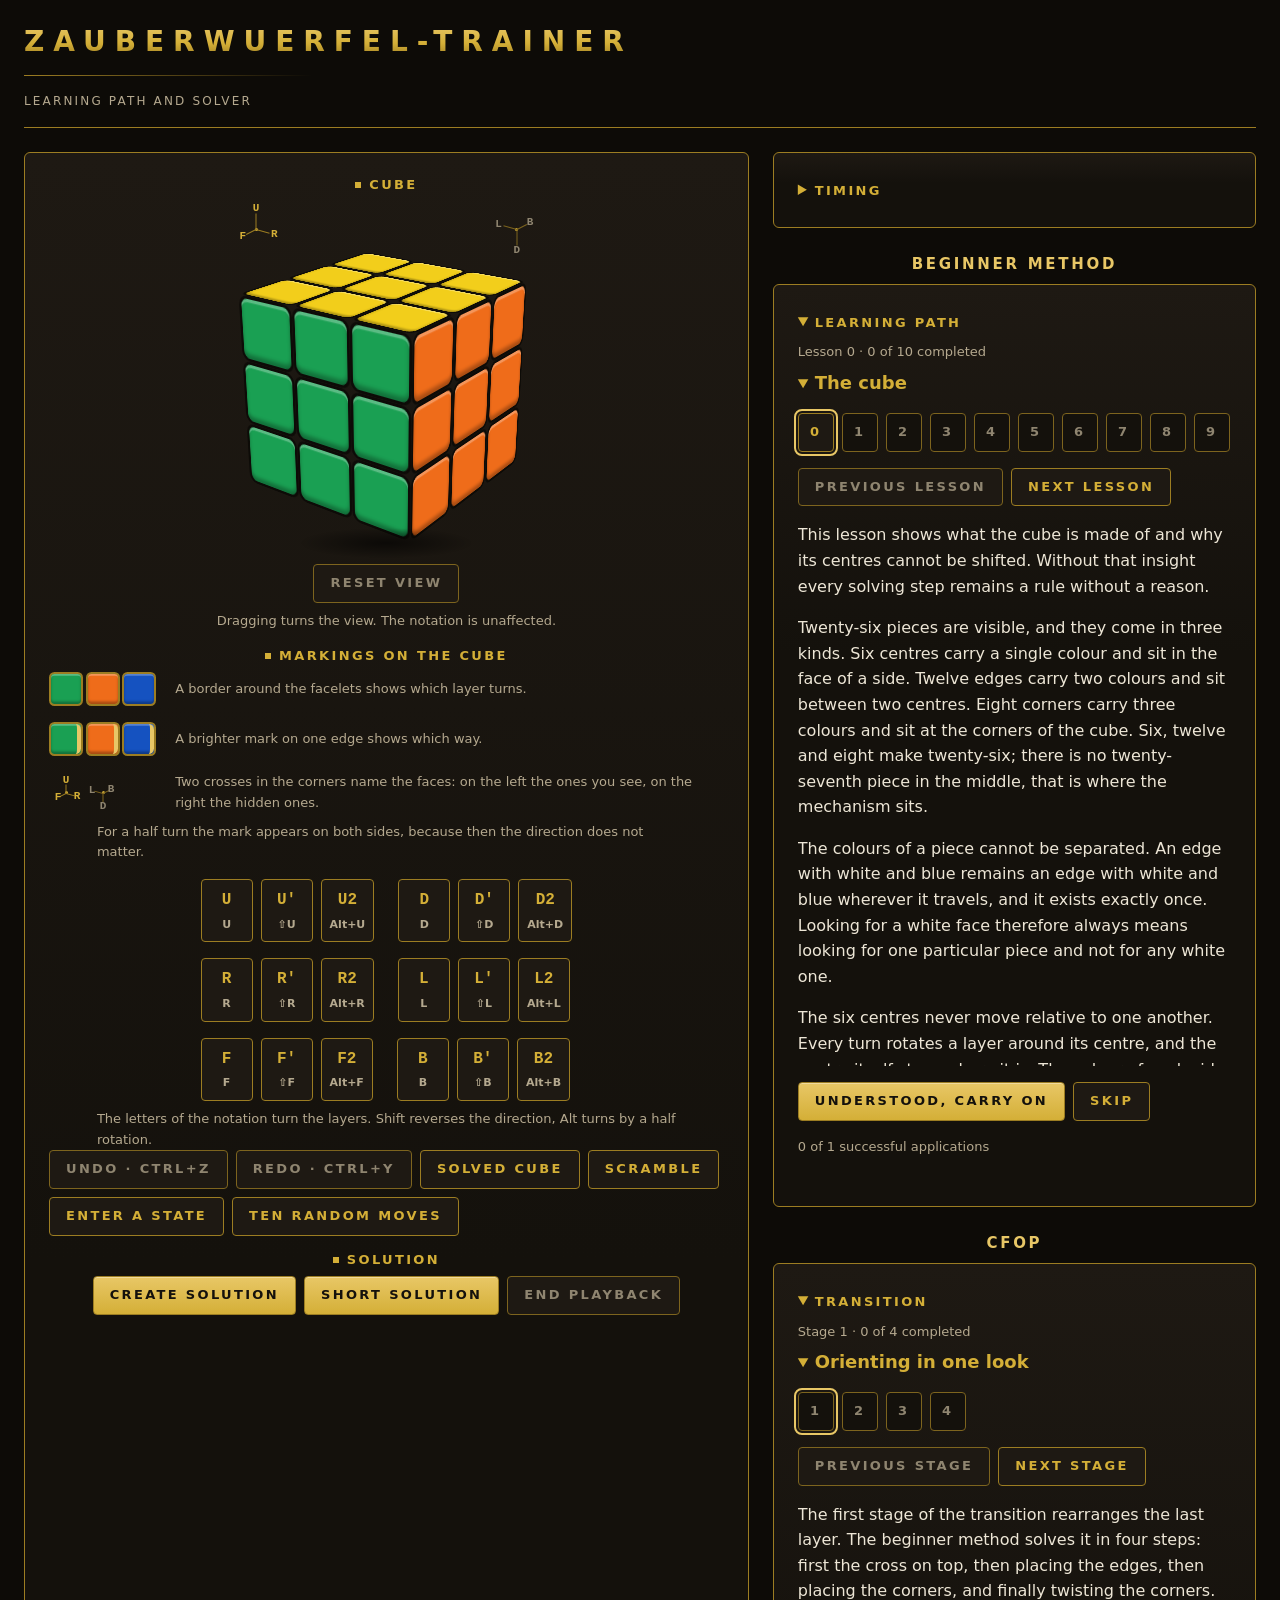
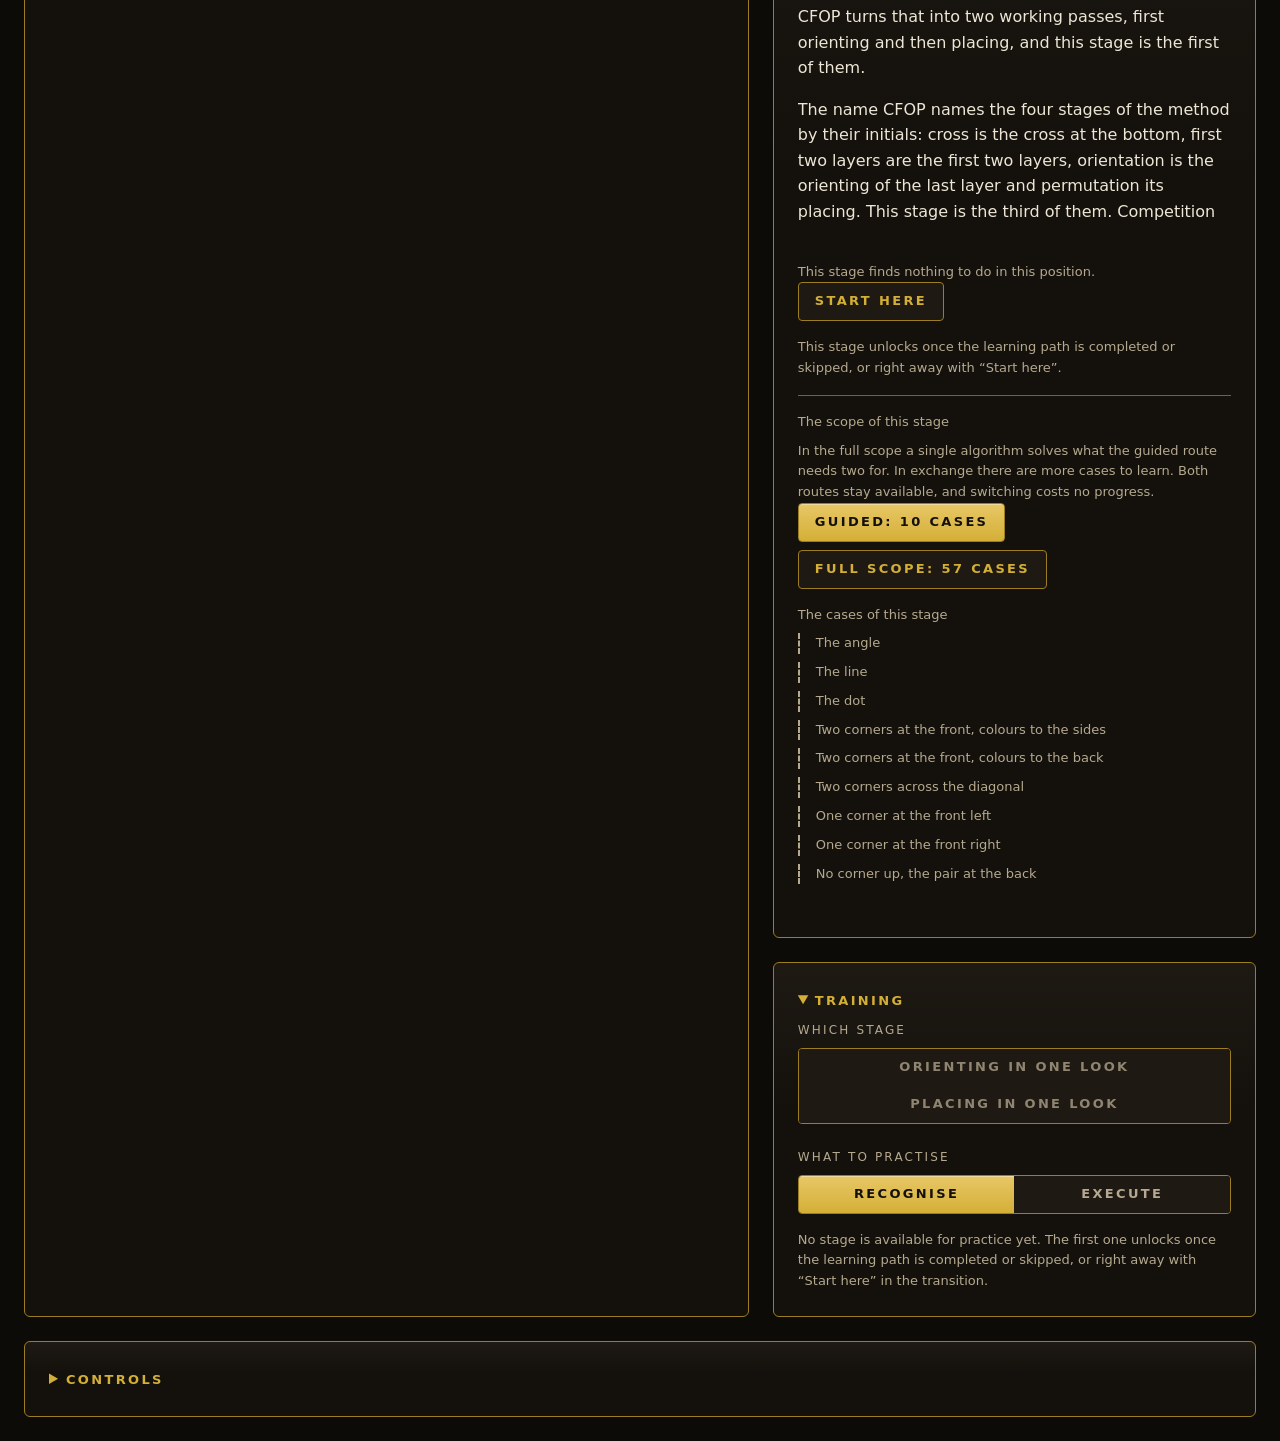
==== commit 6cf685d3: "Stand 89b349c uebertragen 31 Datei(en) geaendert, Auslieferungsdatei 2.54.0 mit 975984 Byte. Maschin" ====
--- a/index.html
+++ b/index.html
@@ -1,6 +1,6 @@
 <!doctype html>
 <!--
-  Zauberwuerfel-Trainer 0.20.0 — erzeugtes Auslieferungsergebnis.
+  Zauberwuerfel-Trainer 2.54.0 — erzeugtes Auslieferungsergebnis.
 
   Diese Datei entsteht aus dem Quellcode unter src/ und wird nicht von Hand
   geändert. Wer etwas ändern will, ändert dort und baut neu:
@@ -351,6 +351,27 @@
   letter-spacing: var(--sperrung);
   text-transform: uppercase;
   color: var(--text-leise);
+}
+
+/* Der Name des Verfahrens über einem Lernbereich, 4T-0121.
+
+   **Sie entsteht mit dem zweiten Lernbereich und nicht vorher.** Solange der
+   Lernpfad allein stand, sagte seine Marke alles; seit der Übergang daneben
+   steht, sind es zwei Wege durch denselben Zauberwürfel, und welcher gerade
+   gemeint ist, muss vor dem ersten Wort feststehen.
+
+   **Zentriert und schwerer als die Bereichsmarke daneben**, denn sie ordnet
+   ihr über. Kein Quadrat davor: Das markiert den Beginn eines Bereichs, und
+   der beginnt eine Zeile später. Ein eigener Absatz und keine zweite
+   Überschrift, damit die Gliederung der Seite eine Ebene behält. */
+.marke-verfahren {
+  margin: 0 0 var(--abstand-1);
+  font-size: 0.9375rem;
+  font-weight: 700;
+  letter-spacing: var(--sperrung);
+  text-align: center;
+  text-transform: uppercase;
+  color: var(--gold-hell);
 }
 
 /* Bereichsüberschrift mit vorangestelltem Quadrat. Das Quadrat markiert den
@@ -566,19 +587,45 @@
   min-height: 0;
 }
 
+/* Die Hülle eines Verfahrens, 4T-0137. Sie klammert die Bereiche, die zu einem
+   Verfahren gehören, und trägt seine Marke; CFOP hat seit dem Training zwei,
+   das Anfängerverfahren einen.
+
+   **Sie trägt selbst keine Fläche.** Ein zweiter Rahmen um zwei gerahmte
+   Bereiche zöge eine Ordnung ein, die es nicht gibt: Das Verfahren ist kein
+   Bereich, sondern die Auskunft darüber, wozu die darunter gehören.
+
+   **Kein `gap`, sondern ein Abstand zwischen den Flächen.** Ein `gap` gälte
+   auch zwischen Marke und erster Fläche, und die Marke gehört näher an ihre
+   Gruppe als zwei Flächen aneinander. Die Marke behält deshalb ihr eigenes
+   `margin-bottom` aus `.marke-verfahren`, und nur zwischen zwei Flächen steht
+   der Abstand, den auch `#begleitung` zwischen seinen Kindern hält. */
+.verfahren > .flaeche + .flaeche {
+  margin-top: var(--abstand-3);
+}
+
 #bedienung {
   grid-area: bedienung;
 }
 
-/* Aufklapper, zweimal im Programm: der Bereich «Bedienung» seit 4T-0060 und der
-   Lernpfad seit 4T-0061. **Sie sehen gleich aus und werden verschieden
-   bedient**, und das ist Absicht. Die Einstellungen klappt der Anwender selbst
-   zu, weil er sie selten braucht; den Lernpfad klappt das Programm zu, wenn der
-   Anwender in das Lösen wechselt. Ein Anwender, der zweierlei Gestalt für
-   dasselbe Verhalten sähe, müsste zweimal lernen, was ein Dreieck bedeutet.
+/* Aufklapper, seit 4T-0130 fünfmal im Programm: der Bereich «Bedienung» seit
+   4T-0060, der innere des Lernpfads seit 4T-0061 und der des Übergangs seit
+   4T-0120, dazu die beiden äußeren um die Verfahrensbereiche. **Sie sehen
+   gleich aus und werden verschieden bedient**, und das ist Absicht. Die
+   Einstellungen und die beiden Verfahrensbereiche klappt der Anwender selbst
+   zu; die inneren klappt das Programm zu, wenn der Anwender in das Lösen
+   wechselt. Ein Anwender, der zweierlei Gestalt für dasselbe Verhalten sähe,
+   müsste zweimal lernen, was ein Dreieck bedeutet.
+
+   **Der Preis ist benannt und in 3E-0041 angenommen:** In einem aufgeklappten
+   Verfahrensbereich stehen zwei Aufklappzeichen ineinander. Ein gemeinsamer
+   Aufklapper für beide Bedienungen wäre billiger zu sehen und teurer zu
+   benutzen, denn dann klappte der Bereich beim nächsten Wechsel in das Lösen
+   wieder auf, den der Anwender gerade weggeräumt hat.
 
    Gemessen am 2026-08-17 bei 1920 × 1080: Der Bereich «Bedienung» misst offen
-   1225 und geschlossen 74 px, der Lernpfad 812 gegen 51 px.
+   1225 und geschlossen 74 px, der Lernpfad 812 gegen 51 px. Die Messung zu den
+   äußeren Aufklappern steht in 4T-0130.
 
    **Die Marke ist die Überschrift des Bereichs.** `summary` nimmt genau ein
    Überschriftselement auf, und beim Bereich «Bedienung» behält nur so
@@ -613,6 +660,18 @@
    Punkte, und die steht dem Titel näher. */
 #bedienung-klappe[open] > summary {
   margin-bottom: var(--abstand-3);
+}
+
+/* Die beiden äußeren Aufklapper halten den kleinen Abstand, 4T-0130. **Er ist
+   genau der, den die Bereichsmarke vor dem Umbau trug**, gemessen 8 px, und die
+   Zahl ist der Grund: Mit dem Grundmaß wuchs der offene Bereich um 9 px und die
+   Seite um 19 px, gemessen am 2026-08-29. Ein Griff, der Platz schaffen soll,
+   darf im offenen Zustand keinen kosten; so bleiben 1 bis 3 px übrig, und die
+   gehen auf das Aufklappzeichen, das die Marke höher macht als zuvor. */
+#lernpfad-klappe[open] > summary,
+#uebergang-klappe[open] > summary,
+#training-klappe[open] > summary {
+  margin-bottom: var(--abstand-1);
 }
 
 /* Der Grundverlauf ist bewusst kaum wahrnehmbar. Er nimmt der Fläche das
@@ -1403,6 +1462,623 @@
   box-shadow: var(--glanz-kante);
 }
 
+/* Ein gesperrtes Segment, 4T-0138. **Die Regel hat gefehlt**, und das war kein
+   Versäumnis: In den Einstellungen ist nie ein Segment gesperrt, und was es
+   nicht gibt, wird nicht gestaltet. Im Training gibt es das, denn eine Stufe,
+   die noch nicht frei ist, steht dort zur Ansicht und nicht zur Wahl.
+
+   **Ohne sie schlug `.segmente button` die Sperrfarbe aus 4T-0063 nieder**,
+   weil beide Regeln dieselbe Spezifität tragen und die spätere gewinnt. Am
+   2026-08-31 an der laufenden Seite gemessen: Das gesperrte Segment stand auf
+   #b5a98f, der Farbe eines wählbaren, und war von ihm nicht zu unterscheiden.
+
+   Der Unterschied ist wie dort einer der Helligkeit und nicht des Farbtons;
+   eine zweite Randart scheidet aus, weil ein Segment keinen eigenen Rand hat. */
+.segmente button:disabled {
+  color: var(--text-gesperrt);
+}
+
+/* Der Trainingsbereich, 4T-0138. Zwei Segmentschalter untereinander, jeder mit
+   seiner Beschriftung, darunter der Umfang der Wahl und ein Hinweis.
+
+   **Er borgt sich den Segmentschalter und baut keinen eigenen.** Die Bauform
+   steht seit 4T-0025 für die Palette und die Ansicht, sie sagt genau das
+   Richtige aus, nämlich genau eine von wenigen Möglichkeiten, und sie trägt
+   `aria-pressed` bereits. Eine zweite Gestalt für dieselbe Bedeutung müsste
+   der Anwender ein zweites Mal lernen. */
+.training {
+  display: flex;
+  flex-direction: column;
+  gap: var(--abstand-1);
+}
+
+/* Die Beschriftung über einem Schalter. Wie `.marke-unterzeile` gebaut und
+   nicht von ihr geliehen: Jene benennt die Unterzeile des Kopfes, und zwei
+   Bedeutungen an einer Klasse laufen einander früher oder später davon. */
+.training-marke {
+  margin: 0;
+  font-size: 0.75rem;
+  letter-spacing: var(--sperrung);
+  text-transform: uppercase;
+}
+
+/* Luft vor der zweiten Beschriftung. Ohne sie stünden Schalter und die
+   Beschriftung des nächsten gleich weit auseinander wie Beschriftung und ihr
+   eigener Schalter, und die Zusammengehörigkeit ginge verloren. */
+.segmente + .training-marke {
+  margin-top: var(--abstand-2);
+}
+
+/* Die Stufen stehen untereinander und die Übungsformen nebeneinander, und das
+   ist gemessen: Die beiden Stufentitel sind 25 und 21 Zeichen lang und brächen
+   in einer halben Spaltenbreite auf drei Zeilen um, die Namen der Übungsformen
+   mit 8 und 9 Zeichen nicht. */
+.training-stufen {
+  flex-direction: column;
+}
+
+/* Der Umfang der Wahl, ihre erste Wirkung. Gold, weil er die Antwort auf die
+   Wahl darüber ist und nicht ihre Fußnote. */
+.training-umfang {
+  margin: var(--abstand-2) 0 0;
+  color: var(--gold-hell);
+}
+
+/* Die Erkennungsübung, 4T-0139. Die Schaltfläche, die die Aufgabe stellt,
+   steht in einer eigenen Reihe unter dem Umfang.
+
+   **Die Reihe braucht ihre eigene Rücknahme.** `.datei-reihe` setzt
+   `display: flex`, und das schlägt `hidden` nieder; ohne diese Regel bliebe
+   die Schaltfläche stehen, wo die getroffene Wahl nichts zu üben gibt.
+   Dieselbe Lage und dasselbe Mittel wie bei `.hinweis[hidden]`. */
+.training-uebung {
+  margin-top: var(--abstand-2);
+}
+
+.training-uebung[hidden] {
+  display: none;
+}
+
+/* Die Frage über den Antworten. **Sie tritt nicht zurück**, denn sie ist die
+   Aufgabe selbst und nicht die Beschriftung einer Bedienung. */
+.training-frage {
+  margin: var(--abstand-2) 0 var(--abstand-1);
+  color: var(--gold-hell);
+}
+
+/* Die Namen der Fälle, untereinander und über die volle Breite.
+
+   **Gemessen und nicht geschätzt:** Der längste Name trägt 43 Zeichen im
+   Deutschen und 46 im Englischen, der kürzeste neun. Nebeneinander gesetzt
+   bräche ein Teil von ihnen um, und eine Reihe aus verschieden hohen
+   Schaltflächen ist schwerer zu treffen als eine Spalte aus gleich hohen.
+   Dieselbe Begründung trägt `.training-stufen` eine Bauform weiter oben. */
+.training-antworten {
+  display: flex;
+  flex-direction: column;
+  gap: var(--abstand-1);
+}
+
+.training-antworten[hidden] {
+  display: none;
+}
+
+/* Das Urteil über die Antwort, als Balken links wie die Rückmeldung des
+   Stufenbereichs und aus demselben Grund: Eine farbige Fläche neben dem
+   Würfel zöge den Blick vom Gegenstand ab, und dorthin gehört er beim Üben. */
+.training-urteil {
+  margin: var(--abstand-2) 0 0;
+  padding: var(--abstand-1) var(--abstand-2);
+  border-left: 2px solid var(--gold);
+  color: var(--gold);
+  font-size: 0.8125rem;
+}
+
+.training-urteil[data-art='erfolg'] {
+  border-left-color: var(--erfolg);
+  color: var(--erfolg);
+}
+
+/* Die Merkmale nach einem Fehler, 4T-0140. Zwei Blöcke untereinander, jeder
+   mit seiner Marke und einem Absatz.
+
+   **Sie tragen keinen Balken.** Das Urteil darüber hat einen, und ein zweiter
+   direkt darunter machte aus der Rückmeldung eine Leiste aus Strichen; die
+   Merkmale gehören zum Urteil und sind ihm nachgeordnet, nicht gleichrangig. */
+.training-merkmale {
+  display: flex;
+  flex-direction: column;
+  gap: var(--abstand-2);
+  margin-top: var(--abstand-2);
+}
+
+.training-merkmale[hidden] {
+  display: none;
+}
+
+.training-merkmal[hidden] {
+  display: none;
+}
+
+/* Die Marke nennt, wessen Merkmal folgt. Gold wie der Umfang, weil sie eine
+   Antwort ist und keine Beschriftung einer Bedienung. */
+.training-merkmal-marke {
+  margin: 0 0 var(--abstand-1);
+  color: var(--gold-hell);
+  font-size: 0.8125rem;
+}
+
+/* Der Merkmalstext selbst. **Gemessen 81 bis 240 Zeichen je Absatz**, über alle
+   sechzehn Fälle in beiden Sprachen; das ist Lesetext und trägt deshalb die
+   Leseschrift des Bereichs und keine verkleinerte. */
+.training-merkmal-text {
+  margin: 0;
+  color: var(--text-leise);
+  font-size: 0.8125rem;
+  line-height: 1.5;
+}
+
+/* Die Auskunft nach einem aufgegebenen Versuch, 4T-0142. Sie steht unter dem
+   Urteil wie die Merkmale und trägt denselben Abstand; beide beantworten
+   dieselbe Frage für ihre Übungsform und sollen nicht verschieden aussehen.
+
+   **Die eigene Rücknahme ist nötig**, weil die Regel darüber `display` setzt
+   und das `hidden` niederschlägt. Dieselbe Lage und dasselbe Mittel wie bei
+   `.training-merkmale[hidden]`. */
+.training-auskunft {
+  display: flex;
+  flex-direction: column;
+  gap: var(--abstand-1);
+  margin-top: var(--abstand-2);
+}
+
+.training-auskunft[hidden] {
+  display: none;
+}
+
+/* Die Marke nennt, was folgt. Gold wie die Marke der Merkmale und aus
+   demselben Grund: Sie ist eine Antwort und keine Beschriftung einer
+   Bedienung. */
+.training-auskunft-marke {
+  margin: 0;
+  color: var(--gold-hell);
+  font-size: 0.8125rem;
+}
+
+/* Die Zugfolge selbst. **Gemessen 6 bis 19 Züge**, über alle sechzehn Fälle;
+   der längste Wortlaut trägt 48 Zeichen. Die Notationsschrift kommt über die
+   Klasse `.notation`; hier steht nur, was diese Zeile von den Absätzen um sie
+   herum unterscheidet. */
+.training-folge {
+  margin: 0 0 var(--abstand-1);
+  color: var(--text);
+  font-size: 0.9375rem;
+  letter-spacing: var(--sperrung);
+}
+
+/* Der Absatz zur Ausrichtung. **Gemessen 105 bis 236 Zeichen** in beiden
+   Sprachen; das ist Lesetext und trägt dieselbe Behandlung wie der
+   Merkmalstext. */
+.training-ausrichtung {
+  margin: 0;
+  color: var(--text-leise);
+  font-size: 0.8125rem;
+  line-height: 1.5;
+}
+
+/* Die Messwerte je Fall, 4T-0143. Ein Aufklapper unter der Übung, offen als
+   Vorgabe.
+
+   **Der Abstand steht hier und nicht an der Tabelle**, damit er auch im
+   geschlossenen Zustand gilt: Dann ist die Tabelle aus der Darstellung, ihr
+   Rand wäre es mit und die Marke rückte an die Übung heran. */
+.training-messwerte {
+  margin-top: var(--abstand-2);
+}
+
+/* Die eigene Rücknahme, weil `.klappe` im Bestand kein `display` setzt, dieser
+   Bereich aber `display: flex` auf `.training` trägt und das an jedes Kind
+   vererbt wird, was `hidden` niederschlägt. Dieselbe Lage und dasselbe Mittel
+   wie bei `.training-uebung[hidden]`. */
+.training-messwerte[hidden] {
+  display: none;
+}
+
+/* Die Marke im Aufklapper. Kleiner als der Stufentitel, denn sie benennt eine
+   Auskunft innerhalb eines Bereichs und nicht den Bereich selbst. */
+.training-messwerte-marke {
+  margin: 0;
+  font-size: 0.9375rem;
+}
+
+/* Die Tabelle über die volle Breite. **`table-layout: fixed` ist nötig**, weil
+   die Namen gemessen 49 bis 230 px tragen und die Zahlenspalten sonst je nach
+   Stufe anders säßen; der Blick soll sie an derselben Stelle finden. */
+/* Der Rollbereich um die Tabelle, 4T-0174.
+
+   **Dieselbe Grenze und dasselbe Mittel wie bei der Deckungsliste im
+   Übergang**, `.stufe-deckung` weiter unten: 16rem mit Rollbereich. Zwei
+   Bauformen für dieselbe Frage wären zwei Stellen, an denen sie zu entscheiden
+   ist, und der Anwender müsste zwei Verhaltensweisen lernen.
+
+   **Gemessen wächst die Tabelle sonst ungebremst mit der Fallzahl**, von 237 px
+   bei zehn Fällen auf 1215 px bei siebenundfünfzig. Die Deckungsliste ist als
+   einzige der drei Anzeigen von der Fallzahl unberührt und war deshalb das
+   Vorbild.
+
+   **Der Rahmen rollt und nicht die Tabelle.** Eine Tabelle mit `display: block`
+   verliert `table-layout: fixed`, weil `thead` und `tbody` zu anonymen Boxen
+   werden; die Spaltenaufteilung der ersten Zeile gälte dann nicht mehr, und die
+   Fallnamen brächen um. Das ist derselbe Irrtum wie am 2026-09-02, als die
+   Breitenangabe an der Zelle im Rumpf stand. */
+.training-messwerte-rahmen {
+  max-height: 16rem;
+  overflow-y: auto;
+}
+
+.training-messwerte-tabelle {
+  width: 100%;
+  table-layout: fixed;
+  border-collapse: collapse;
+  font-size: 0.8125rem;
+}
+
+/* Die Kopfzeile tritt zurück: Sie benennt die Spalten und ist nicht die
+   Auskunft. Gesperrte Versalien wie bei den Marken der Wahl darüber, und aus
+   demselben Grund; die Wörter tragen 4 bis 9 Zeichen. */
+.training-messwerte-tabelle th {
+  text-align: left;
+  font-weight: normal;
+}
+
+/* **Die Kopfzeile bleibt beim Rollen stehen**, 4T-0174. Ohne sie rollten die
+   Zahlen unter ihrer eigenen Beschriftung weg, und bei drei Spalten aus lauter
+   Zahlenpaaren sagt allein die Kopfzeile, welche Spalte welche Übungsform ist.
+
+   **Der eigene Grund liegt an `border-collapse: collapse`:** Dort gehört der
+   Rand der Zelle der Tabelle und nicht der Zelle, und er bliebe beim Rollen
+   zurück. Der Schatten setzt ihn deshalb neu; die Zierlinie darüber bleibt
+   stehen, damit die Regel ohne Rollbereich unverändert wirkt.
+
+   **Der Grundton ist gemessen und nicht gewählt.** Die Kopfzeile stand vorher
+   auf einem durchscheinenden Grund; wer sie zum Haften bringt, muss ihr den
+   Ton geben, der hinter ihr liegt, sonst rollen die Zeilen sichtbar hindurch.
+   Am 2026-09-04 an der laufenden Seite abgelesen: Der erste deckende Vorfahr
+   trägt `rgb(13, 11, 7)`, und das ist `--grund-0`. Die naheliegende Annahme
+   `--grund-1` war falsch. */
+.training-messwerte-tabelle thead th {
+  position: sticky;
+  top: 0;
+  padding-bottom: var(--abstand-1);
+  border-bottom: var(--zierlinie);
+  box-shadow: inset 0 -1px 0 var(--gold-dunkel);
+  background: var(--grund-0);
+  color: var(--text-leise);
+  font-size: 0.75rem;
+  letter-spacing: var(--sperrung);
+  text-transform: uppercase;
+}
+
+/* **Die Spaltenbreite gehört an die Kopfzeile und nicht an die Zellen
+   darunter.** Bei `table-layout: fixed` bestimmt allein die erste Zeile die
+   Aufteilung; dieselbe Angabe an der Zelle im Rumpf wirkt gar nicht. Am
+   2026-09-02 gemessen: Sie stand dort, die drei Spalten teilten sich die
+   Breite zu gleichen Teilen, und die Namen brachen auf zwei Zeilen um.
+
+   **56 Prozent, und die Zahl ist gemessen:** Der längste deutsche Name misst
+   230 px von 491 px, der längste englische 255; bei 56 Prozent bleiben 275 px,
+   und damit steht in beiden Sprachen jeder Name einzeilig. */
+.training-messwerte-tabelle thead th:first-child {
+  width: 56%;
+}
+
+/* Der Name des Falls. Die Spaltenbreite steht an der Kopfzeile, siehe dort.
+
+   **Der Zeilenabstand trägt die Höhe und kein Innenrand.** Zehn Zeilen mit je
+   8 px oben und unten ergaben gemessen 459 px für die Tabelle; über die
+   Zeilenhöhe sind es 21 px je Zeile, dieselben wie bei der Deckungsliste im
+   Übergang. */
+.training-messwert-name {
+  padding: 0 var(--abstand-1) 0 0;
+  color: var(--text-leise);
+  line-height: 1.6;
+}
+
+/* Das Zurücksetzen unter der Liste, 4T-0144. `.datei-reihe` trägt die
+   Ausrichtung; hier steht allein der Abstand zur Tabelle darüber. */
+.training-zuruecksetzen {
+  margin-top: var(--abstand-2);
+}
+
+/* Die Zahlen. Gold, weil sie die Auskunft sind, auf die es hier ankommt, und
+   in der Notationsschrift nicht: Es sind Zahlen und keine Züge. */
+.training-messwert-zahlen {
+  padding: 0;
+  color: var(--gold-hell);
+  line-height: 1.6;
+  white-space: nowrap;
+}
+
+/* Die Zeitnahme, 4T-0147. Ein Bereich wie das Training darüber und mit
+   derselben Grundform: eine Spalte mit gleichem Abstand zwischen den Stücken. */
+.zeitnahme {
+  display: flex;
+  flex-direction: column;
+  gap: var(--abstand-1);
+}
+
+/* Der geltende Weg über der Uhr. Die Luft darüber trennt ihn von der Wahl. */
+.zeitnahme-weg {
+  margin: var(--abstand-2) 0 0;
+}
+
+/* Die Uhr. **Groß und mit gleich breiten Ziffern**, und beides aus demselben
+   Grund: Sie wird beim Lösen aus dem Augenwinkel gelesen. Proportionale Ziffern
+   ließen die Zahl bei jedem Zehntel in der Breite springen, und eine Zahl, die
+   zappelt, ist genau dann unleserlich, wenn niemand hinsehen kann. */
+.zeitnahme-uhr {
+  margin: 0;
+  color: var(--gold-hell);
+  font-size: 2rem;
+  font-variant-numeric: tabular-nums;
+  line-height: 1.2;
+}
+
+/* Das Ergebnis als Balken links, wie das Urteil des Trainings und die
+   Rückmeldung des Stufenbereichs. Eine farbige Fläche neben dem Würfel zöge
+   den Blick vom Gegenstand ab. */
+.zeitnahme-ergebnis {
+  margin: 0;
+  padding: var(--abstand-1) var(--abstand-2);
+  border-left: 2px solid var(--erfolg);
+  color: var(--erfolg);
+  font-variant-numeric: tabular-nums;
+}
+
+/* Beide Reihen brauchen ihre eigene Rücknahme. `.datei-reihe` setzt
+   `display: flex`, und das schlägt `hidden` nieder; ohne diese Regel bliebe
+   die Wahl während eines laufenden Durchgangs stehen und die Steuerung davor.
+   Dieselbe Lage und dasselbe Mittel wie bei `.training-uebung[hidden]`. */
+.zeitnahme-wege[hidden],
+.zeitnahme-steuerung[hidden] {
+  display: none;
+}
+
+.zeitnahme-steuerung {
+  margin-top: var(--abstand-2);
+}
+
+/* Der Verlauf, 4T-0153. Ein Aufklapper unter dem Hinweis, zugeklappt als
+   Vorgabe.
+
+   **Der Abstand steht hier und nicht am ersten Weg darin**, damit er auch im
+   geschlossenen Zustand gilt: Dann sind die Wege aus der Darstellung, ihr Rand
+   wäre es mit und die Marke rückte an den Hinweis heran. Dieselbe Lage und
+   dasselbe Mittel wie bei `.training-messwerte`. */
+.zeitnahme-verlauf {
+  margin-top: var(--abstand-2);
+}
+
+/* Die eigene Rücknahme, weil `.klappe` im Bestand kein `display` setzt, dieser
+   Bereich aber `display: flex` auf `.zeitnahme` trägt und das an jedes Kind
+   vererbt wird, was `hidden` niederschlägt. Dieselbe Lage wie bei
+   `.zeitnahme-wege[hidden]`. */
+.zeitnahme-verlauf[hidden] {
+  display: none;
+}
+
+/* Die Marke im Aufklapper. Kleiner als die Bereichsmarke, denn sie benennt eine
+   Auskunft innerhalb eines Bereichs und nicht den Bereich selbst; dieselbe
+   Größe wie bei den Messwerten des Trainings. */
+.zeitnahme-verlauf-marke {
+  margin: 0;
+  font-size: 0.9375rem;
+}
+
+/* Ein Weg mit seinen Kennzahlen und seiner Liste. Der Abstand trennt ihn vom
+   vorigen; der erste sitzt unter der Erklärung und trägt ihn ebenso. */
+.zeitnahme-verlauf-weg {
+  margin-top: var(--abstand-2);
+}
+
+/* Der Name des Weges. Gesperrte Versalien wie die Kopfzeilen der Tabellen und
+   aus demselben Grund: Er benennt eine Gruppe und ist nicht die Auskunft. */
+.zeitnahme-verlauf-wegmarke {
+  margin: 0 0 var(--abstand-1);
+  color: var(--text-leise);
+  font-size: 0.75rem;
+  font-weight: normal;
+  letter-spacing: var(--sperrung);
+  text-transform: uppercase;
+}
+
+/* Der Satz für einen Weg ohne Versuch. Leise wie die Erklärungen, denn er sagt,
+   dass nichts da ist, und ist keine Auskunft über eine Zeit. */
+.zeitnahme-verlauf-leer {
+  margin: 0;
+  color: var(--text-leise);
+  font-size: 0.8125rem;
+  line-height: 1.6;
+}
+
+/* Bestzeit und Durchschnitte in einer Reihe. **Eine Zeile und keine drei**, und
+   das ist gemessen: Mit den drei Paaren nebeneinander trägt die Reihe 21 px,
+   untereinander wären es 63 px je Weg und damit 84 px mehr im Bereich. */
+.zeitnahme-verlauf-kennzahlen {
+  display: flex;
+  flex-wrap: wrap;
+  gap: var(--abstand-1) var(--abstand-2);
+  margin: 0 0 var(--abstand-1);
+  font-size: 0.8125rem;
+}
+
+.zeitnahme-verlauf-kennzahlen[hidden] {
+  display: none;
+}
+
+/* Ein Paar aus Name und Wert. **Der engere Abstand innerhalb des Paares** ist
+   der Grund für den Umschlag: Nähe stiftet Zugehörigkeit, und ohne ihn stünde
+   «Bestzeit» von seiner Zahl so weit wie von der nächsten Kennzahl. */
+.zeitnahme-verlauf-kennzahl {
+  display: flex;
+  gap: var(--abstand-1);
+  line-height: 1.6;
+}
+
+.zeitnahme-verlauf-kennzahl dt {
+  color: var(--text-leise);
+}
+
+/* Der Wert. Gold und mit gleich breiten Ziffern, wie die Uhr und das Ergebnis:
+   Es sind Zeiten, und sie sollen untereinander zu vergleichen sein. */
+.zeitnahme-verlauf-kennzahl dd {
+  margin: 0;
+  color: var(--gold-hell);
+  font-variant-numeric: tabular-nums;
+}
+
+/* Die Liste der Versuche. **`table-layout: fixed` wie bei den Messwerten**,
+   damit die drei Spalten unabhängig von der längsten Zeit an derselben Stelle
+   sitzen; der Blick soll die Zeit ohne Suchen finden. */
+.zeitnahme-verlauf-tabelle {
+  width: 100%;
+  table-layout: fixed;
+  border-collapse: collapse;
+  font-size: 0.8125rem;
+}
+
+.zeitnahme-verlauf-tabelle th {
+  text-align: left;
+  font-weight: normal;
+}
+
+.zeitnahme-verlauf-tabelle thead th {
+  padding-bottom: var(--abstand-1);
+  border-bottom: var(--zierlinie);
+  color: var(--text-leise);
+  font-size: 0.75rem;
+  letter-spacing: var(--sperrung);
+  text-transform: uppercase;
+}
+
+/* Die Spaltenbreiten gehören an die Kopfzeile: Bei `table-layout: fixed`
+   bestimmt allein die erste Zeile die Aufteilung, und dieselbe Angabe an einer
+   Zelle im Rumpf wirkt gar nicht. Am 2026-09-02 bei den Messwerten gemessen
+   und dort kommentiert.
+
+   **Die vier Zahlen sind gemessen**, am 2026-09-03 in beiden Sprachen und bei
+   683 px Tabellenbreite. Je Spalte steht der größere Wert aus Kopfzeile und
+   Inhalt: 67 px für «VERSUCH» gegen 43 px für eine vierstellige Nummer, 70 px
+   für «1:27,20 s», 128 px für «03/09/2026, 17:28» und 57 px für «verwerfen».
+   Mit 16, 22 und 32 Prozent bleiben 109, 150 und 219 px, und die vierte Spalte
+   nimmt mit 30 Prozent den Rest; ihre Luft liegt links vom rechts
+   ausgerichteten Griff.
+
+   **Die Angabe der vierten Spalte fehlt bewusst.** Eine Tabelle mit vier
+   festen Prozentwerten müsste bei jeder Änderung auf hundert gerechnet werden;
+   die letzte Spalte nimmt, was übrig ist. */
+.zeitnahme-verlauf-tabelle thead th:first-child {
+  width: 16%;
+}
+
+.zeitnahme-verlauf-tabelle thead th:nth-child(2) {
+  width: 22%;
+}
+
+.zeitnahme-verlauf-tabelle thead th:nth-child(3) {
+  width: 32%;
+}
+
+/* Die laufende Nummer. Leise, denn sie ordnet und ist nicht die Auskunft. */
+.zeitnahme-verlauf-nummer {
+  padding: 0 var(--abstand-1) 0 0;
+  color: var(--text-leise);
+  line-height: 1.6;
+}
+
+/* Die Zeit. Gold wie die Kennzahlen und aus demselben Grund. */
+.zeitnahme-verlauf-zeit {
+  padding: 0 var(--abstand-1) 0 0;
+  color: var(--gold-hell);
+  font-variant-numeric: tabular-nums;
+  line-height: 1.6;
+  white-space: nowrap;
+}
+
+/* Der Zeitpunkt. Leise, denn er ordnet die Zeit in den Kalender ein und ist
+   nicht das Gemessene. */
+.zeitnahme-verlauf-zeitpunkt {
+  padding: 0;
+  color: var(--text-leise);
+  font-variant-numeric: tabular-nums;
+  line-height: 1.6;
+  white-space: nowrap;
+}
+
+/* Der Satz über die nicht gezeigten Versuche. Er steht unter der Liste, weil er
+   von ihrem Ende spricht. */
+.zeitnahme-verlauf-mehr {
+  margin-top: var(--abstand-1);
+}
+
+/* Die Zahl in der Kennzahlenliste. Sie steht in einem eigenen Knoten, weil der
+   Griff zum Verwerfen daneben in dieselbe Zelle gehört. */
+.zeitnahme-verlauf-wert {
+  white-space: nowrap;
+}
+
+/* Die Zelle mit dem Griff zum Verwerfen, 4T-0154. Rechts ausgerichtet, damit
+   die Griffe eine Spalte bilden und nicht hinter Zeiten verschiedener Länge
+   einrücken. */
+.zeitnahme-verlauf-griff {
+  padding: 0;
+  text-align: right;
+}
+
+/* Der Griff zum Verwerfen, 4T-0154. **Ein schlanker Textgriff und keine
+   Schaltfläche des Bestands**, und das ist gemessen: Mit dem Polster, den
+   Versalien und dem Goldverlauf einer gewöhnlichen Schaltfläche misst eine
+   Zeile 41,3 px statt 23,3, und der Bereich stünde bei zwölf Zeilen je Weg bei
+   1557 px statt 1125. Vierundzwanzig goldene Flächen untereinander wären zudem
+   eine Wand neben einer Spalte aus Zahlen, und der Blick fände die Zeit nicht
+   mehr.
+
+   **Er sieht trotzdem wie ein Griff aus**, nämlich unterstrichen und mit
+   Zeigefinger; ein Wort ohne beides wäre von der Auskunft daneben nicht zu
+   unterscheiden. */
+.zeitnahme-verlauf-verwerfen {
+  padding: 0;
+  border: 0;
+  background: none;
+  box-shadow: none;
+  color: var(--text-leise);
+  font-size: 0.8125rem;
+  font-weight: normal;
+  letter-spacing: normal;
+  line-height: 1.6;
+  text-transform: none;
+  text-decoration: underline;
+}
+
+/* Beim Überfahren tritt er hervor. Der Wechsel auf Gold sagt, dass er etwas
+   tut, und die Zeit daneben bleibt davon unberührt. */
+.zeitnahme-verlauf-verwerfen:hover {
+  color: var(--gold-hell);
+}
+
+/* In der Kennzahlenliste sitzt er neben der Zahl und braucht seinen Abstand;
+   in der Tabelle trägt die Zelle die Ausrichtung. */
+.zeitnahme-verlauf-kennzahl .zeitnahme-verlauf-verwerfen {
+  margin-left: var(--abstand-1);
+}
+
+/* Das Löschen des ganzen Verlaufs, 4T-0154. `.datei-reihe` trägt die
+   Ausrichtung; hier steht allein der Abstand zu den Wegen darüber. Dieselbe
+   Bauform wie `.training-zuruecksetzen`. */
+.zeitnahme-verlauf-loeschen {
+  margin-top: var(--abstand-2);
+}
+
 /* Kippschalter. Es gibt kein eigenes Element dafür, deshalb ein Kästchen
    ohne Standardaussehen. */
 .kippschalter {
@@ -2000,6 +2676,341 @@
 }
 
 .lektion-rueckmeldung[hidden] {
+  display: none;
+}
+
+/* -------------------------------------------------- Stufenbereich, 4T-0120
+
+   Der Bereich des Übergangs zum Verfahren CFOP. Er steht an derselben Stelle
+   wie der Lektionsbereich und teilt dessen Maßverhältnisse, damit der Wechsel
+   zwischen beiden das Layout nicht springen lässt.
+
+   **Die Klassen sind eigene und keine geteilten.** Dieselbe Entscheidung wie
+   beim Modul: Wer beide Bereiche über eine Klasse führte, könnte die eine
+   Anzeige nicht mehr ändern, ohne die andere anzufassen. Was sich deckt, deckt
+   sich hier ausgeschrieben und nachprüfbar.
+
+   Alle Maße in rem und keines in Pixeln, aus demselben Grund wie oben: Die
+   Schriftgröße ist in vier Stufen einstellbar.
+
+   Ohne jede Bewegung, und die Einstellung «Bewegung: Aus» darf keinen Zustand
+   verstecken. */
+
+.stufe {
+  margin-bottom: var(--abstand-3);
+}
+
+.stufe-zaehlung {
+  margin: 0 0 var(--abstand-1);
+  font-size: 0.8125rem;
+}
+
+.stufe-titel {
+  margin: 0 0 var(--abstand-2);
+  font-size: 1.125rem;
+}
+
+/* Die vier Stufen als Reihe, Navigation und Fortschrittsanzeige in einem. */
+.stufe-uebersicht {
+  display: flex;
+  flex-wrap: wrap;
+  gap: var(--abstand-1);
+  margin-bottom: var(--abstand-2);
+}
+
+.stufe-punkt {
+  min-width: 2.25rem;
+  padding: var(--abstand-1) 0;
+  text-align: center;
+  color: var(--gold);
+  background: var(--grund-2);
+  border: 1px solid var(--gold-dunkel);
+  box-shadow: none;
+}
+
+/* **Der Zustand hängt nicht allein an der Farbe**, wie bei den Lektionen und
+   bei der Kennzeichnung der Würfelfelder: Füllung und Randart tragen die
+   Aussage mit. Abgeschlossen ist gefüllt, offen umrandet, übersprungen
+   gestrichelt, gesperrt zurückgenommen. */
+.stufe-punkt[data-zustand='abgeschlossen'] {
+  color: var(--grund-1);
+  background: linear-gradient(180deg, var(--gold-hell), var(--gold));
+  border-color: var(--gold-dunkel);
+  box-shadow: var(--glanz-kante);
+}
+
+.stufe-punkt[data-zustand='uebersprungen'] {
+  border-style: dashed;
+  color: var(--text-leise);
+}
+
+.stufe-punkt[data-zustand='gesperrt'] {
+  color: var(--text-gesperrt);
+  border-color: var(--gold-gesperrt);
+  background: var(--grund-1);
+}
+
+.stufe-punkt[aria-current='true'] {
+  outline: 2px solid var(--gold-hell);
+  outline-offset: 2px;
+}
+
+.stufe-schritte {
+  margin-bottom: var(--abstand-2);
+}
+
+/* Der Name des vorliegenden Falls. Kleiner als der Stufentitel darüber, weil
+   er unter ihm steht und nicht neben ihm: Die Stufe bleibt, der Fall wechselt
+   mit jedem Zug. */
+.stufe-fall {
+  margin: 0 0 var(--abstand-2);
+  font-size: 1rem;
+  color: var(--gold);
+}
+
+.stufe-fall[hidden] {
+  display: none;
+}
+
+/* Der Text der Stufe, über dem Fall und mit eigenem Rollbereich, 4T-0122. Er
+   trägt dieselben vier Bausteine wie eine Lektion und misst deutsch gemessen
+   4362 Zeichen, mehr als die längste Lektion mit 3968.
+
+   **Das Maß ist trotzdem kleiner als die 34rem des Lektionstextes**, und der
+   Grund steht darunter: Hier folgt ein zweiter Text.
+
+   Gemessen am 2026-08-28 bei 1920 × 1080: Der Text misst 1686 px, der Bereich
+   mit ihm 1074 px gegen 952 px beim Lernpfad. **Er bleibt damit höher als
+   jener, und das ist hingenommen.** Ein Maß, das beide gleichzöge, läge bei
+   rund 12rem und zeigte ein Achtel des Textes; das ist der Preis, der hier
+   nicht gezahlt wird. Was die Höhe der Seite angeht, ist 3E-0041 die Antwort
+   und nicht ein zu kleiner Rollbereich. */
+.stufe-lehrtext {
+  margin-bottom: var(--abstand-2);
+  max-height: 20rem;
+  overflow-y: auto;
+}
+
+/* Wie beim Lektions- und beim Falltext: Ein Rollbereich ohne fokussierbaren
+   Inhalt kommt von sich aus in die Tastaturreihenfolge. */
+.stufe-lehrtext:focus-visible {
+  outline: 2px solid var(--gold-hell);
+  outline-offset: 2px;
+}
+
+.stufe-lehrabsatz {
+  margin: 0 0 var(--abstand-2);
+}
+
+.stufe-lehrabsatz:last-child {
+  margin-bottom: 0;
+}
+
+/* Die begleitende Vorstellung aus Abschnitt 11.4 des Didaktik-Konzepts,
+   abgesetzt wie die einer Lektion und aus demselben Grund: Sie ist kein
+   weiterer Erklärungsabsatz, sondern das Bild, an dem der Anwender die Stufe
+   wiedererkennt. Derselbe Balken und dieselbe Kursive wie dort; eine zweite
+   Gestalt für dieselbe Sache müsste der Anwender zweimal lernen. */
+.stufe-lehrabsatz[data-baustein='vorstellung'] {
+  padding-left: var(--abstand-2);
+  border-left: 2px solid var(--gold-dunkel);
+  font-style: italic;
+}
+
+/* Die Anweisung für die Übung steht am Ende des Stufentextes und nicht
+   unmittelbar über dem Knopf, anders als bei einer Lektion: Zwischen ihr und
+   dem Knopf steht hier der Fall. Der Abstand davor trennt sie von der
+   Erklärung, ohne eine zweite Überschrift zu brauchen. */
+.stufe-lehrabsatz[data-baustein='aufgabe'] {
+  margin-top: var(--abstand-3);
+}
+
+/* Der Falltext rollt in seinem eigenen Bereich, wie der Lektionstext seit
+   4T-0060. Das Maß ist kleiner, weil hier zwei Bausteine stehen und nicht
+   vier: Erkennungsbild und Erklärung messen gemessen 197 bis 448 und 346 bis
+   682 Zeichen. */
+.stufe-text {
+  margin-bottom: var(--abstand-2);
+  max-height: 24rem;
+  overflow-y: auto;
+}
+
+/* Ein Rollbereich ohne fokussierbaren Inhalt kommt von sich aus in die
+   Tastaturreihenfolge. Ohne diese Zeile stünde dort der Ring des
+   Betriebssystems und nicht der dieser Oberfläche. */
+.stufe-text:focus-visible {
+  outline: 2px solid var(--gold-hell);
+  outline-offset: 2px;
+}
+
+.stufe-absatz {
+  margin: 0 0 var(--abstand-2);
+}
+
+.stufe-absatz:last-child {
+  margin-bottom: 0;
+}
+
+/* Das Erkennungsbild ist abgesetzt, die Erklärung nicht. Es sagt, woran der
+   Anwender den Fall erkennt und wie er den Würfel dafür hält, und das ist die
+   Auskunft, die er beim Üben sucht; die Erklärung liest er einmal. Derselbe
+   Balken wie bei der begleitenden Vorstellung einer Lektion, denn beide sagen
+   «sieh hier hin». */
+.stufe-absatz[data-baustein='bild'] {
+  padding-left: var(--abstand-2);
+  border-left: 2px solid var(--gold-dunkel);
+}
+
+.stufe-folgen:not(:empty) {
+  margin-bottom: var(--abstand-2);
+}
+
+/* Die Zugfolge auf der Schaltfläche ist bis zu neunzehn Züge lang. Sie bricht
+   deshalb um, statt die Reihe zu sprengen. Die Schrift der Notation setzt der
+   Bereich über die vorhandene Klasse `notation` und nicht dieser Block; eine
+   zweite Festlegung daneben liefe der ersten davon. */
+.stufe-folgen button {
+  white-space: normal;
+  text-align: left;
+}
+
+.stufe-ohne-fall[hidden] {
+  display: none;
+}
+
+.stufe-uebung {
+  margin-bottom: var(--abstand-2);
+}
+
+.stufe-uebung button[hidden],
+.stufe-schritte button[hidden] {
+  display: none;
+}
+
+.stufe-stand {
+  margin: 0 0 var(--abstand-2);
+  font-size: 0.8125rem;
+  color: var(--text-leise);
+}
+
+/* Die Wahl der Fassung, 4T-0171. **Über der Fallliste und unter dem Stand**,
+   denn sie bestimmt, welche Fälle die Liste führt und wie viele der Stand
+   verlangt; sie steht damit unmittelbar über ihrer eigenen Wirkung. Eine
+   Trennlinie darüber setzt sie vom Stand ab, ohne dass sie ein eigener Bereich
+   würde: Sie gehört zum Üben und nicht neben es. */
+.stufe-fassung {
+  margin: var(--abstand-2) 0;
+  padding-top: var(--abstand-2);
+  border-top: 1px solid var(--gold-gesperrt);
+}
+
+.stufe-fassung[hidden] {
+  display: none;
+}
+
+.stufe-fassung-marke {
+  margin: 0 0 var(--abstand-1);
+  font-size: 0.8125rem;
+}
+
+/* Der Satz über den Gewinn. Er steht zwischen Marke und Schaltflächen, weil er
+   die Wahl erklärt, die darunter zu treffen ist. */
+.stufe-fassung-gewinn {
+  margin: 0 0 var(--abstand-2);
+}
+
+.stufe-fassung-wahl {
+  margin-bottom: 0;
+}
+
+/* **Die geltende Fassung ist markiert und nicht gesperrt.** Ein gesperrter
+   Knopf sähe aus, als sei die Fassung nicht erreichbar; sie ist es gerade. Die
+   Bauform ist die der Wegwahl in der Zeitnahme, und der Zustand hängt wie dort
+   nicht allein an der Farbe: Die gewählte trägt zusätzlich die volle Füllung. */
+.stufe-fassung-punkt {
+  color: var(--gold);
+  background: var(--grund-2);
+  border: 1px solid var(--gold-dunkel);
+  box-shadow: none;
+}
+
+.stufe-fassung-punkt[data-gilt='true'] {
+  color: var(--grund-1);
+  background: linear-gradient(180deg, var(--gold-hell), var(--gold));
+  border-color: var(--gold-dunkel);
+  box-shadow: var(--glanz-kante);
+}
+
+/* Der Hinweis auf den Rückfall, 4T-0172. **Zurückhaltend und nicht als
+   Warnung**: Er nennt einen Weg und meldet keinen Fehler. Die Einrückung mit
+   der Marke am Rand hebt ihn aus dem Fließtext, ohne ihn zu betonen. */
+.stufe-rueckfall {
+  margin: 0 0 var(--abstand-2);
+  padding-left: var(--abstand-2);
+  border-left: 2px solid var(--gold-dunkel);
+  font-size: 0.9375rem;
+  color: var(--text-leise);
+}
+
+.stufe-rueckfall[hidden] {
+  display: none;
+}
+
+.stufe-deckung-marke {
+  margin: 0 0 var(--abstand-1);
+  font-size: 0.8125rem;
+}
+
+.stufe-deckung-marke[hidden],
+.stufe-deckung[hidden] {
+  display: none;
+}
+
+/* Die Fälle dieser Stufe, einer je Zeile. **Eine Liste und keine Reihe aus
+   Marken:** Die Namen messen gemessen 9 bis 43 Zeichen, und nebeneinander
+   gesetzt bräche jede zweite um und ergäbe ein unruhiges Feld. Untereinander
+   ist der Stand mit einem Blick abzulesen, und darum geht es hier. */
+.stufe-deckung {
+  margin: 0 0 var(--abstand-2);
+  padding: 0;
+  list-style: none;
+  max-height: 16rem;
+  overflow-y: auto;
+}
+
+/* Wieder nicht allein die Farbe: Ein gelungener Fall trägt einen durchgezogenen
+   Balken in Gold, ein fehlender einen gestrichelten in Leise. */
+.stufe-fall-eintrag {
+  margin: 0 0 var(--abstand-1);
+  padding-left: var(--abstand-2);
+  border-left: 2px solid var(--gold);
+  font-size: 0.8125rem;
+  color: var(--gold);
+}
+
+.stufe-fall-eintrag[data-gelungen='false'] {
+  border-left-style: dashed;
+  border-left-color: var(--text-leise);
+  color: var(--text-leise);
+}
+
+/* Die Rückmeldung der Übung, als Balken links und nicht als Fläche: Eine
+   farbige Fläche neben dem Würfel zöge den Blick vom Gegenstand ab, und genau
+   dorthin gehört er beim Üben. */
+.stufe-rueckmeldung {
+  margin: var(--abstand-1) 0 0;
+  padding: var(--abstand-1) var(--abstand-2);
+  border-left: 2px solid var(--gold);
+  color: var(--gold);
+  font-size: 0.8125rem;
+}
+
+.stufe-rueckmeldung[data-art='erfolg'] {
+  border-left-color: var(--erfolg);
+  color: var(--erfolg);
+}
+
+.stufe-rueckmeldung[hidden] {
   display: none;
 }
 
@@ -2665,6 +3676,52 @@
             </div>
           </section>
 
+          <!-- Die Zeitnahme, 4T-0147. Der vierte Bereich der Begleitspalte und
+               der einzige, der zu keinem Verfahren gehört.
+
+               **Er steht außerhalb beider Verfahrenshüllen und trägt keine
+               Verfahrensmarke.** Entschieden vom Product Owner am 2026-09-03.
+               Die Zeitnahme gilt für jedes Verfahren; sie unter CFOP zu hängen
+               unterstellte eine Abhängigkeit, die es nicht gibt, und 2A-0020
+               hält ausdrücklich fest, dass das Arbeitspaket von CFOP sachlich
+               unabhängig ist. Dass hier als einzigem Bereich die Gruppenzeile
+               fehlt, sagt genau das; der Bereich «Lösungsweg» darüber steht
+               seit 4T-0062 ebenso ohne eine.
+
+               **Er steht oben und nicht unten, und das ist gemessen.** Der
+               Zuschnitt sah ihn zuletzt vor, weil die Reihenfolge der Spalte
+               der Weg des Anwenders ist: lernen, übergehen, trainieren, messen.
+               Dort stand die Uhr bei 2827 px, und wer sie sehen wollte, musste
+               1785 px rollen; der Würfel endet bei 564 px und war dann fort.
+               **Beim Messen am Bildschirm gehören Würfel und Uhr zur selben
+               Tätigkeit**, und das Höhenbudget aus Abschnitt 7 des
+               Design-Konzepts verlangt für sie einen Blick ohne Rollen. Hier
+               oben steht die Uhr bei 266 px. Entschieden vom Product Owner am
+               2026-09-03.
+
+               **Sein Aufklapper steht beim Start zu**, anders als die drei
+               Bereiche darunter und wie «Bedienung» seit 4T-0060. Das ist der
+               Preis der Stellung und zugleich ihre Bedingung: Aufgeklappt
+               stünde die Messung für einen Einsteiger optisch über dem
+               Lernpfad, und dieses Programm ist als Lernprogramm geschnitten.
+               Zugeklappt kostet der Bereich oben 76 px statt 214, und wer misst,
+               öffnet ihn einmal je Sitzung.
+
+               **Der Halter ist leer und wird von src/view/zeitnahme.js
+               gefüllt.** Die Schaltflächen hier zu schreiben hieße, die Wege
+               ein zweites Mal zu führen; welche es gibt, weiß
+               src/timing/stopwatch.js. -->
+          <section id="zeitnahme" class="flaeche" aria-labelledby="zeitnahme-marke">
+            <details id="zeitnahme-klappe" class="klappe">
+              <summary>
+                <h2 id="zeitnahme-marke" class="marke-bereich" data-text="bereich.zeitnahme">
+                  Zeitnahme
+                </h2>
+              </summary>
+              <div id="zeitnahme-halter"></div>
+            </details>
+          </section>
+
           <!-- Der Lektionsbereich, 4T-0045. Er tritt an die Stelle des
                Platzhalters und wird von src/view/lektion.js eingesetzt; die
                zehn Punkte der Übersicht und die Schaltflächen der Zugfolgen
@@ -2677,11 +3734,129 @@
 
                **Seine Marke steht hier und nicht im Bereich selbst**, 4T-0062.
                Sie benennt den Bereich und nicht die Lektion; der Titel der
-               Lektion steht darunter im Aufklapper und wechselt mit ihr. -->
-          <section id="lernpfad" class="flaeche" aria-labelledby="lernpfad-marke">
-            <h2 id="lernpfad-marke" class="marke-bereich" data-text="bereich.lernpfad">Lernpfad</h2>
-            <div id="lektion-halter"></div>
-          </section>
+               Lektion steht darunter im Aufklapper und wechselt mit ihr.
+
+               **Der Bereich ist seit 4T-0130 selbst ein Aufklapper**, und damit
+               stehen zwei ineinander. Der äußere gehört dem Anwender, der
+               innere dem Programm; das Stilblatt hält die beiden Bedienungen
+               seit 4T-0061 auseinander, und der Grund steht dort. Wäre es einer
+               für beide, klappte der Bereich beim nächsten Wechsel in das Lösen
+               wieder auf, den der Anwender gerade weggeräumt hat.
+
+               **Die Verfahrensmarke bleibt draußen, die Bereichsmarke geht
+               hinein.** Sie benennt, was im Aufklapper steckt, und `summary`
+               nimmt genau ein Überschriftselement auf; ihre Kennung wandert
+               mit, damit `aria-labelledby` an der `section` sein Ziel behält.
+
+               **Offen beim Start**, anders als der Bereich «Bedienung». Die
+               Einstellungen werden einmal gewählt, dieser Bereich ist der
+               Inhalt; zwei geschlossene Marken beim ersten Aufruf zeigten kein
+               Programm.
+
+               **Seit 4T-0137 steckt er in der Hülle seines Verfahrens**, und
+               die Verfahrensmarke steht dort statt in der Fläche. Der Grund
+               steht bei der zweiten Hülle darunter; hier ist er kleiner, denn
+               das Anfängerverfahren hat nur diesen einen Bereich. Er trägt die
+               Bauform trotzdem, weil zwei Verfahren, die gleich aussehen,
+               nicht verschieden gebaut sein sollen. -->
+          <div class="verfahren" role="group" aria-labelledby="anfaengerverfahren-marke">
+            <p
+              class="marke-verfahren"
+              id="anfaengerverfahren-marke"
+              data-text="bereich.anfaengerverfahren"
+            >
+              Anfängerverfahren
+            </p>
+            <section id="lernpfad" class="flaeche" aria-labelledby="lernpfad-marke">
+              <details id="lernpfad-klappe" class="klappe" open>
+                <summary>
+                  <h2 id="lernpfad-marke" class="marke-bereich" data-text="bereich.lernpfad">
+                    Lernpfad
+                  </h2>
+                </summary>
+                <div id="lektion-halter"></div>
+              </details>
+            </section>
+          </div>
+
+          <!-- Der Übergang zum Verfahren CFOP, 4T-0121. Ein zweiter Bereich
+               neben dem Lernpfad und nicht an seiner Stelle; er wird von
+               src/view/stufe.js eingesetzt.
+
+               **Er steht unter dem Lernpfad, weil er ihn voraussetzt.** Die
+               erste Stufe wird frei, sobald die letzte Lektion abgeschlossen
+               oder übersprungen ist; die Reihenfolge im Dokument ist die des
+               Lernwegs.
+
+               **Er ist von Anfang an sichtbar, mit vier gesperrten Stufen.**
+               Entschieden am 2026-08-27 gegen einen Bereich, der erst mit der
+               Freigabe erscheint: Der Stufenbereich trägt einen ausgearbeiteten
+               gesperrten Zustand, und bei jenem Weg bekäme ihn niemand je zu
+               sehen. Die Fläche regelt sein Aufklapper.
+
+               **Ein zweiter Bereich und keine umschaltende Anzeige**, ebenfalls
+               gemessen: Alle zehn Funktionen, die in main.js die angezeigte
+               Lektion anfassen, brauchen Lektionswissen und müssten sonst
+               verzweigen.
+
+               **Auch dieser Bereich ist seit 4T-0130 ein Aufklapper**, mit
+               derselben Bauform und derselben Begründung wie der Lernpfad
+               darüber. Das ist der eigentliche Anlass des Epics: Erst seit hier
+               zwei Verfahren untereinander stehen, hat der Anwender überhaupt
+               eines, das er gerade nicht braucht.
+
+               **Die Verfahrensmarke steht seit 4T-0137 in der Hülle und nicht
+               mehr in dieser Fläche.** CFOP hat seither zwei Bereiche, und eine
+               Marke, die in einem von beiden steckte, benennte nur ihn. Die
+               Hülle ist die Klammer des Verfahrens und trägt über `role` und
+               `aria-labelledby` auch für die Vorlesehilfe seinen Namen; vorher
+               war die Marke ein Absatz, der nichts überschrieb. -->
+          <div class="verfahren" role="group" aria-labelledby="cfop-marke">
+            <p class="marke-verfahren" id="cfop-marke" data-text="bereich.cfop">CFOP</p>
+            <section id="uebergang" class="flaeche" aria-labelledby="uebergang-marke">
+              <details id="uebergang-klappe" class="klappe" open>
+                <summary>
+                  <h2 id="uebergang-marke" class="marke-bereich" data-text="bereich.uebergang">
+                    Übergang
+                  </h2>
+                </summary>
+                <div id="stufe-halter"></div>
+              </details>
+            </section>
+
+            <!-- Das Training von Erkennung und Ausführung, 4T-0137. Ein dritter
+                 Bereich der Begleitspalte und der zweite des Verfahrens CFOP.
+
+                 **Er steht unter dem Übergang, weil er ihn voraussetzt**, wie
+                 der Übergang den Lernpfad. Geübt wird, was eine freigegebene
+                 Stufe hinterlegt hat; die Reihenfolge im Dokument ist die des
+                 Lernwegs.
+
+                 **Er entsteht vor beiden Übungsformen**, entschieden am
+                 2026-08-29: Erkennung und Ausführung brauchen dieselbe Fläche,
+                 und entstünde sie in der ersten, müsste die zweite sie
+                 aufbrechen.
+
+                 **Er heißt Training und nicht Übung.** Das Wort «Übung» ist im
+                 Lernpfad und im Übergang vergeben, wo «Übung beginnen» eine
+                 Fallage auflegt und die Deckung einer Stufe füllt. Das hier ist
+                 das Karteikarten-Training mit getrennten Übungsformen und
+                 gewichteter Ziehung; ein Wort für beides träfe keines von
+                 beiden.
+
+                 **Der Halter ist leer, bis 4T-0138 die Wahl von Stufe und
+                 Übungsform einsetzt.** Dieser Task baut das Gefäß. -->
+            <section id="training" class="flaeche" aria-labelledby="training-marke">
+              <details id="training-klappe" class="klappe" open>
+                <summary>
+                  <h2 id="training-marke" class="marke-bereich" data-text="bereich.training">
+                    Training
+                  </h2>
+                </summary>
+                <div id="training-halter"></div>
+              </details>
+            </section>
+          </div>
         </div>
 
         <section id="bedienung" class="flaeche" aria-labelledby="bedienung-marke">
@@ -2759,6 +3934,35 @@
               <label data-text="einstellung.schriftgroesse">Schriftgröße</label>
               <p class="erklaerung" data-text="grund.schriftgroesse">
                 Der Lernpfad besteht überwiegend aus Text.
+              </p>
+            </div>
+
+            <!-- Eintrag 7 des Einstellungs-Katalogs, 4T-0148. **Als
+                 Segmentreihe und nicht als Auswahlliste**, entschieden vom
+                 Product Owner am 2026-09-03: Drei kurze Werte stehen
+                 nebeneinander und sind mit einem Griff erreichbar, wie bei
+                 Würfelpalette und Ansicht. Gemessen am selben Tag im schmalen
+                 Fenster von 375 px: «Aus | 15 s | 30 s» belegt 275 px von 277
+                 verfügbaren, ausgeschrieben wären es 299 px und damit eine
+                 zweite Zeile. -->
+            <div class="feld" data-einstellung="inspektion" data-art="segmente">
+              <label data-text="einstellung.inspektion">Inspektionszeit</label>
+              <p class="erklaerung" data-text="grund.inspektion">
+                Beim Üben stört eine Wartezeit, beim Nachstellen des Wettkampfablaufs gehört sie
+                dazu.
+              </p>
+            </div>
+
+            <!-- Eintrag 8 und damit der letzte des Katalogs, 4T-0149. **Als
+                 Kippschalter wie die Kennzeichnung**: Zwei Werte, die «an» und
+                 «aus» heißen, sind ein Schalter. Er ist der einzige Eintrag mit
+                 der Vorgabe «aus»; ein Programm, das ungefragt Geräusche macht,
+                 wird stummgeschaltet und nicht bedient. -->
+            <div class="feld" data-einstellung="ton" data-art="schalter">
+              <label data-text="einstellung.ton">Ton</label>
+              <p class="erklaerung" data-text="grund.ton">
+                Zwei Signale bei der Zeitnahme: wenn die Uhr zu laufen beginnt und wenn der Würfel
+                gelöst ist.
               </p>
             </div>
 
@@ -3041,9 +4245,69 @@
     { key: "cubeSolved", holds: cubeSolved }
   ];
 
+  // src/core/moves.js
+  var EXTENDED_MOVE_COUNT = 54;
+  var SLICE_BASE = 18;
+  var WIDE_BASE = 27;
+  var ROTATION_BASE = 45;
+  var AXES = [
+    { positive: FACES.indexOf("R"), negative: FACES.indexOf("L") },
+    { positive: FACES.indexOf("U"), negative: FACES.indexOf("D") },
+    { positive: FACES.indexOf("F"), negative: FACES.indexOf("B") }
+  ];
+  var FACE_AXIS = FACES.map((_, face) => {
+    for (let axis = 0; axis < AXES.length; axis++) {
+      if (AXES[axis].positive === face) return { axis, sign: 1 };
+      if (AXES[axis].negative === face) return { axis, sign: -1 };
+    }
+    throw new Error(`Fläche ${face} liegt an keiner Achse`);
+  });
+  var LAYER_POSITIVE = 1;
+  var LAYER_MIDDLE = 2;
+  var LAYER_NEGATIVE = 4;
+  var LAYER_ALL = LAYER_POSITIVE | LAYER_MIDDLE | LAYER_NEGATIVE;
+  var SOLVED_ORIENTATION = Object.freeze(FACES.map((_, i) => i));
+  function rotationImage(axis) {
+    const image = FACES.map((_, i) => i);
+    const next = AXES[(axis + 1) % 3];
+    const after = AXES[(axis + 2) % 3];
+    image[next.positive] = after.negative;
+    image[after.negative] = next.negative;
+    image[next.negative] = after.positive;
+    image[after.positive] = next.positive;
+    return image;
+  }
+  var ROTATION_IMAGES = AXES.map((_, axis) => rotationImage(axis));
+
   // src/core/notation.js
   var SUFFIXES = ["", "2", "'"];
-  var MOVE_NAMES = FACES.flatMap((face) => SUFFIXES.map((suffix) => face + suffix));
+  var SLICE_LETTERS = ["M", "E", "S"];
+  var ROTATION_LETTERS = ["x", "y", "z"];
+  var WIDE_LETTERS = FACES.map((face) => face.toLowerCase());
+  var MOVE_NAMES = buildMoveNames();
+  function buildMoveNames() {
+    const names = new Array(EXTENDED_MOVE_COUNT).fill(null);
+    const setze = (base, letters) => {
+      letters.forEach((letter, stelle) => {
+        SUFFIXES.forEach((suffix, drehungen) => {
+          const index = base + stelle * 3 + drehungen;
+          if (index >= names.length) throw new Error(`Zugname ${letter}${suffix} liegt außerhalb`);
+          if (names[index] !== null) throw new Error(`Stelle ${index} ist doppelt belegt`);
+          names[index] = letter + suffix;
+        });
+      });
+    };
+    setze(0, FACES);
+    setze(SLICE_BASE, SLICE_LETTERS);
+    setze(WIDE_BASE, WIDE_LETTERS);
+    setze(ROTATION_BASE, ROTATION_LETTERS);
+    const luecke = names.indexOf(null);
+    if (luecke >= 0) throw new Error(`Stelle ${luecke} trägt keinen Zugnamen`);
+    return names;
+  }
+  var MOVE_BY_NAME = new Map(MOVE_NAMES.map((name, move) => [name, move]));
+  var ANHAENGE = ["2", "'", "’"];
+  var normalisiereAnhang = (zeichen) => zeichen === "2" ? "2" : "'";
   function parseMoves(text) {
     if (typeof text !== "string") {
       return { ok: false, position: 0, zeichen: "", grund: "kein-text" };
@@ -3056,18 +4320,14 @@
         i++;
         continue;
       }
-      if (FACES.includes(char.toUpperCase()) && char !== char.toUpperCase()) {
-        return { ok: false, position: i, zeichen: char, grund: "kleinbuchstabe" };
+      const grundzeichen = liesGrundzeichen(text, i);
+      if (grundzeichen.grund !== void 0) {
+        return { ok: false, position: i, zeichen: char, grund: grundzeichen.grund };
       }
-      const face = FACES.indexOf(char);
-      if (face < 0) {
-        return { ok: false, position: i, zeichen: char, grund: "keine-seite" };
-      }
-      const ANHAENGE = ["2", "'", "’"];
-      let turns = 0;
-      let j = i + 1;
+      let anhang = "";
+      let j = grundzeichen.naechste;
       if (j < text.length && ANHAENGE.includes(text[j])) {
-        turns = text[j] === "2" ? 1 : 2;
+        anhang = normalisiereAnhang(text[j]);
         j++;
         if (j < text.length && ANHAENGE.includes(text[j])) {
           return { ok: false, position: j, zeichen: text[j], grund: "zweiter-anhang" };
@@ -3075,10 +4335,31 @@
       } else if (j < text.length && /[0-9]/.test(text[j])) {
         return { ok: false, position: j, zeichen: text[j], grund: "ungueltige-zahl" };
       }
-      moves.push(face * 3 + turns);
+      const move = MOVE_BY_NAME.get(grundzeichen.zeichen + anhang);
+      if (move === void 0) {
+        throw new Error(`Kein Zug zum Namen ${grundzeichen.zeichen + anhang}`);
+      }
+      moves.push(move);
       i = j;
     }
     return { ok: true, moves };
+  }
+  function liesGrundzeichen(text, i) {
+    const char = text[i];
+    if (FACES.includes(char)) {
+      if (text[i + 1] === "w") return { zeichen: char.toLowerCase(), naechste: i + 2 };
+      return { zeichen: char, naechste: i + 1 };
+    }
+    if (SLICE_LETTERS.includes(char) || WIDE_LETTERS.includes(char) || ROTATION_LETTERS.includes(char)) {
+      return { zeichen: char, naechste: i + 1 };
+    }
+    if (SLICE_LETTERS.includes(char.toUpperCase()) && char !== char.toUpperCase()) {
+      return { grund: "kleinbuchstabe" };
+    }
+    if (ROTATION_LETTERS.includes(char.toLowerCase()) && char !== char.toLowerCase()) {
+      return { grund: "grossbuchstabe" };
+    }
+    return { grund: "keine-seite" };
   }
   function parseMovesOrThrow(text) {
     const result = parseMoves(text);
@@ -4226,6 +5507,18 @@
   for (const move of moves) next = applyMove(next, move);
   return next;
 }
+function composeStates(first, second) {
+  const next = { cp: new Array(8), co: new Array(8), ep: new Array(12), eo: new Array(12) };
+  for (let i = 0; i < 8; i++) {
+    next.cp[i] = first.cp[second.cp[i]];
+    next.co[i] = (first.co[second.cp[i]] + second.co[i]) % 3;
+  }
+  for (let i = 0; i < 12; i++) {
+    next.ep[i] = first.ep[second.ep[i]];
+    next.eo[i] = (first.eo[second.ep[i]] + second.eo[i]) % 2;
+  }
+  return next;
+}
 function inverseMove(move) {
   const face = Math.floor(move / 3);
   return face * 3 + (2 - move % 3);
@@ -4341,11 +5634,237 @@
   return null;
 }
 
+// src/core/moves.js
+var EXTENDED_MOVE_COUNT = 54;
+var SLICE_BASE = 18;
+var WIDE_BASE = 27;
+var ROTATION_BASE = 45;
+var AXES = [
+  { positive: FACES.indexOf("R"), negative: FACES.indexOf("L") },
+  { positive: FACES.indexOf("U"), negative: FACES.indexOf("D") },
+  { positive: FACES.indexOf("F"), negative: FACES.indexOf("B") }
+];
+var FACE_AXIS = FACES.map((_, face) => {
+  for (let axis = 0; axis < AXES.length; axis++) {
+    if (AXES[axis].positive === face) return { axis, sign: 1 };
+    if (AXES[axis].negative === face) return { axis, sign: -1 };
+  }
+  throw new Error(`Fläche ${face} liegt an keiner Achse`);
+});
+var LAYER_POSITIVE = 1;
+var LAYER_MIDDLE = 2;
+var LAYER_NEGATIVE = 4;
+var LAYER_ALL = LAYER_POSITIVE | LAYER_MIDDLE | LAYER_NEGATIVE;
+var SLICE_AXES = [
+  { axis: 0, sign: -1 },
+  // folgt L
+  { axis: 1, sign: -1 },
+  // folgt D
+  { axis: 2, sign: 1 }
+  // folgt F
+];
+function describeMove(move) {
+  if (!Number.isInteger(move) || move < 0 || move >= EXTENDED_MOVE_COUNT) {
+    throw new RangeError(`Ungültiger Zug-Index: ${move}`);
+  }
+  if (move < MOVE_COUNT) {
+    const face = Math.floor(move / 3);
+    const { axis: axis2, sign } = FACE_AXIS[face];
+    return {
+      axis: axis2,
+      layers: sign > 0 ? LAYER_POSITIVE : LAYER_NEGATIVE,
+      quarters: sign * (move % 3 + 1)
+    };
+  }
+  if (move < WIDE_BASE) {
+    const index = Math.floor((move - SLICE_BASE) / 3);
+    const { axis: axis2, sign } = SLICE_AXES[index];
+    return { axis: axis2, layers: LAYER_MIDDLE, quarters: sign * ((move - SLICE_BASE) % 3 + 1) };
+  }
+  if (move < ROTATION_BASE) {
+    const face = Math.floor((move - WIDE_BASE) / 3);
+    const { axis: axis2, sign } = FACE_AXIS[face];
+    return {
+      axis: axis2,
+      layers: LAYER_MIDDLE | (sign > 0 ? LAYER_POSITIVE : LAYER_NEGATIVE),
+      quarters: sign * ((move - WIDE_BASE) % 3 + 1)
+    };
+  }
+  const axis = Math.floor((move - ROTATION_BASE) / 3);
+  return { axis, layers: LAYER_ALL, quarters: (move - ROTATION_BASE) % 3 + 1 };
+}
+function moveDescription(move) {
+  const { axis, layers, quarters } = describeMove(move);
+  const offsets = [];
+  if (layers & LAYER_POSITIVE) offsets.push(1);
+  if (layers & LAYER_MIDDLE) offsets.push(0);
+  if (layers & LAYER_NEGATIVE) offsets.push(-1);
+  return { axis, layers: offsets, quarters };
+}
+function isFaceMove(move) {
+  return Number.isInteger(move) && move >= 0 && move < MOVE_COUNT;
+}
+var SOLVED_ORIENTATION = Object.freeze(FACES.map((_, i) => i));
+function invertOrientation(orientation) {
+  const back = new Array(orientation.length);
+  for (let i = 0; i < orientation.length; i++) back[orientation[i]] = i;
+  return back;
+}
+function rotationImage(axis) {
+  const image = FACES.map((_, i) => i);
+  const next = AXES[(axis + 1) % 3];
+  const after = AXES[(axis + 2) % 3];
+  image[next.positive] = after.negative;
+  image[after.negative] = next.negative;
+  image[next.negative] = after.positive;
+  image[after.positive] = next.positive;
+  return image;
+}
+var ROTATION_IMAGES = AXES.map((_, axis) => rotationImage(axis));
+function rotateOrientation(orientation, axis, quarters) {
+  const image = ROTATION_IMAGES[axis];
+  let turned = [...orientation];
+  const steps = (quarters % 4 + 4) % 4;
+  for (let n = 0; n < steps; n++) {
+    const next = new Array(turned.length);
+    for (let i = 0; i < turned.length; i++) next[image[i]] = turned[i];
+    turned = next;
+  }
+  return turned;
+}
+function decomposeMove(move, orientation = SOLVED_ORIENTATION) {
+  const { axis, layers, quarters } = describeMove(move);
+  if (layers === LAYER_ALL) {
+    return { moves: [], orientation: rotateOrientation(orientation, axis, quarters) };
+  }
+  const moves = [];
+  if ((layers & LAYER_MIDDLE) === 0) {
+    if (layers & LAYER_POSITIVE) moves.push(faceMove(orientation, AXES[axis].positive, quarters));
+    if (layers & LAYER_NEGATIVE) moves.push(faceMove(orientation, AXES[axis].negative, quarters));
+    return { moves, orientation: [...orientation] };
+  }
+  if ((layers & LAYER_POSITIVE) === 0) {
+    moves.push(faceMove(orientation, AXES[axis].positive, -quarters));
+  }
+  if ((layers & LAYER_NEGATIVE) === 0) {
+    moves.push(faceMove(orientation, AXES[axis].negative, -quarters));
+  }
+  return { moves, orientation: rotateOrientation(orientation, axis, quarters) };
+}
+function faceMove(orientation, face, quarters) {
+  const signed = FACE_AXIS[face].sign * quarters;
+  const turns = (signed % 4 + 4) % 4;
+  if (turns === 0) throw new RangeError("Eine ganze Umdrehung ist kein Zug");
+  return orientation[face] * 3 + turns - 1;
+}
+function applyExtendedMove(cube, move, orientation = SOLVED_ORIENTATION) {
+  const step = decomposeMove(move, orientation);
+  let next = cube;
+  for (const base of step.moves) next = applyMove(next, base);
+  return { cube: next, orientation: step.orientation };
+}
+function applyExtendedMoves(cube, moves, orientation = SOLVED_ORIENTATION) {
+  let state = cube;
+  let current = orientation;
+  for (const move of moves) {
+    const step = applyExtendedMove(state, move, current);
+    state = step.cube;
+    current = step.orientation;
+  }
+  return { cube: state, orientation: current };
+}
+function inverseExtendedMove(move) {
+  if (!Number.isInteger(move) || move < 0 || move >= EXTENDED_MOVE_COUNT) {
+    throw new RangeError(`Ungültiger Zug-Index: ${move}`);
+  }
+  const base = blockBase(move);
+  const inner = move - base;
+  return base + Math.floor(inner / 3) * 3 + (2 - inner % 3);
+}
+function blockBase(move) {
+  if (move < SLICE_BASE) return 0;
+  if (move < WIDE_BASE) return SLICE_BASE;
+  if (move < ROTATION_BASE) return WIDE_BASE;
+  return ROTATION_BASE;
+}
+function pieceRotation(image) {
+  const cp = new Array(8);
+  const co = new Array(8);
+  const ep = new Array(12);
+  const eo = new Array(12);
+  fillPieces(CORNERS, image, cp, co, 3);
+  fillPieces(EDGES, image, ep, eo, 2);
+  return { cp, co, ep, eo };
+}
+function fillPieces(names, image, permutation, twist2, size) {
+  for (let i = 0; i < names.length; i++) {
+    const moved = [...names[i]].map((f) => FACES[image[FACES.indexOf(f)]]).join("");
+    const target = names.findIndex((name) => sorted(name) === sorted(moved));
+    if (target < 0) throw new Error(`Kein Stein für ${moved}`);
+    permutation[target] = i;
+    twist2[target] = (size - shift(names[target], moved)) % size;
+  }
+}
+var sorted = (name) => [...name].sort().join("");
+function shift(a, b) {
+  for (let k = 0; k < a.length; k++) {
+    let same = true;
+    for (let i = 0; i < a.length; i++) {
+      if (a[i] !== b[(i + k) % a.length]) same = false;
+    }
+    if (same) return k;
+  }
+  throw new Error(`${b} ist keine Verschiebung von ${a}`);
+}
+function toOrientedFacelets(cube, orientation = SOLVED_ORIENTATION) {
+  const image = invertOrientation(orientation);
+  const turned = applyPieceRotation(cube, pieceRotation(image));
+  const facelets = toFacelets(turned);
+  for (let i = 0; i < FACES.length; i++) facelets[i * 9 + 4] = FACES[orientation[i]];
+  return facelets;
+}
+function applyPieceRotation(cube, t) {
+  const next = { cp: new Array(8), co: new Array(8), ep: new Array(12), eo: new Array(12) };
+  for (let i = 0; i < 8; i++) {
+    next.cp[i] = cube.cp[t.cp[i]];
+    next.co[i] = (cube.co[t.cp[i]] + t.co[i]) % 3;
+  }
+  for (let i = 0; i < 12; i++) {
+    next.ep[i] = cube.ep[t.ep[i]];
+    next.eo[i] = (cube.eo[t.ep[i]] + t.eo[i]) % 2;
+  }
+  return next;
+}
+
 // src/core/notation.js
 var SUFFIXES = ["", "2", "'"];
-var MOVE_NAMES = FACES.flatMap((face) => SUFFIXES.map((suffix) => face + suffix));
+var SLICE_LETTERS = ["M", "E", "S"];
+var ROTATION_LETTERS = ["x", "y", "z"];
+var WIDE_LETTERS = FACES.map((face) => face.toLowerCase());
+var MOVE_NAMES = buildMoveNames();
+function buildMoveNames() {
+  const names = new Array(EXTENDED_MOVE_COUNT).fill(null);
+  const setze2 = (base, letters) => {
+    letters.forEach((letter, stelle) => {
+      SUFFIXES.forEach((suffix, drehungen) => {
+        const index = base + stelle * 3 + drehungen;
+        if (index >= names.length) throw new Error(`Zugname ${letter}${suffix} liegt außerhalb`);
+        if (names[index] !== null) throw new Error(`Stelle ${index} ist doppelt belegt`);
+        names[index] = letter + suffix;
+      });
+    });
+  };
+  setze2(0, FACES);
+  setze2(SLICE_BASE, SLICE_LETTERS);
+  setze2(WIDE_BASE, WIDE_LETTERS);
+  setze2(ROTATION_BASE, ROTATION_LETTERS);
+  const luecke = names.indexOf(null);
+  if (luecke >= 0) throw new Error(`Stelle ${luecke} trägt keinen Zugnamen`);
+  return names;
+}
+var MOVE_BY_NAME = new Map(MOVE_NAMES.map((name, move) => [name, move]));
 function formatMove(move) {
-  if (!Number.isInteger(move) || move < 0 || move >= MOVE_COUNT) {
+  if (!Number.isInteger(move) || move < 0 || move >= EXTENDED_MOVE_COUNT) {
     throw new RangeError(`Ungültiger Zug-Index: ${move}`);
   }
   return MOVE_NAMES[move];
@@ -4353,6 +5872,8 @@
 function formatMoves(moves) {
   return [...moves].map(formatMove).join(" ");
 }
+var ANHAENGE = ["2", "'", "’"];
+var normalisiereAnhang = (zeichen) => zeichen === "2" ? "2" : "'";
 function parseMoves(text2) {
   if (typeof text2 !== "string") {
     return { ok: false, position: 0, zeichen: "", grund: "kein-text" };
@@ -4365,18 +5886,14 @@
       i++;
       continue;
     }
-    if (FACES.includes(char.toUpperCase()) && char !== char.toUpperCase()) {
-      return { ok: false, position: i, zeichen: char, grund: "kleinbuchstabe" };
-    }
-    const face = FACES.indexOf(char);
-    if (face < 0) {
-      return { ok: false, position: i, zeichen: char, grund: "keine-seite" };
-    }
-    const ANHAENGE = ["2", "'", "’"];
-    let turns = 0;
-    let j = i + 1;
+    const grundzeichen = liesGrundzeichen(text2, i);
+    if (grundzeichen.grund !== void 0) {
+      return { ok: false, position: i, zeichen: char, grund: grundzeichen.grund };
+    }
+    let anhang = "";
+    let j = grundzeichen.naechste;
     if (j < text2.length && ANHAENGE.includes(text2[j])) {
-      turns = text2[j] === "2" ? 1 : 2;
+      anhang = normalisiereAnhang(text2[j]);
       j++;
       if (j < text2.length && ANHAENGE.includes(text2[j])) {
         return { ok: false, position: j, zeichen: text2[j], grund: "zweiter-anhang" };
@@ -4384,10 +5901,31 @@
     } else if (j < text2.length && /[0-9]/.test(text2[j])) {
       return { ok: false, position: j, zeichen: text2[j], grund: "ungueltige-zahl" };
     }
-    moves.push(face * 3 + turns);
+    const move = MOVE_BY_NAME.get(grundzeichen.zeichen + anhang);
+    if (move === void 0) {
+      throw new Error(`Kein Zug zum Namen ${grundzeichen.zeichen + anhang}`);
+    }
+    moves.push(move);
     i = j;
   }
   return { ok: true, moves };
+}
+function liesGrundzeichen(text2, i) {
+  const char = text2[i];
+  if (FACES.includes(char)) {
+    if (text2[i + 1] === "w") return { zeichen: char.toLowerCase(), naechste: i + 2 };
+    return { zeichen: char, naechste: i + 1 };
+  }
+  if (SLICE_LETTERS.includes(char) || WIDE_LETTERS.includes(char) || ROTATION_LETTERS.includes(char)) {
+    return { zeichen: char, naechste: i + 1 };
+  }
+  if (SLICE_LETTERS.includes(char.toUpperCase()) && char !== char.toUpperCase()) {
+    return { grund: "kleinbuchstabe" };
+  }
+  if (ROTATION_LETTERS.includes(char.toLowerCase()) && char !== char.toLowerCase()) {
+    return { grund: "grossbuchstabe" };
+  }
+  return { grund: "keine-seite" };
 }
 function parseMovesOrThrow(text2) {
   const result = parseMoves(text2);
@@ -4764,6 +6302,11 @@
     wuerfel: "Würfel",
     loesungsweg: "Lösungsweg",
     lernpfad: "Lernpfad",
+    uebergang: "Übergang",
+    anfaengerverfahren: "Anfängerverfahren",
+    cfop: "CFOP",
+    training: "Training",
+    zeitnahme: "Zeitnahme",
     bedienung: "Bedienung"
   },
   ansicht: {
@@ -4834,7 +6377,7 @@
   // wo sie sich nicht vermeiden lassen.
   eingabe: {
     marke: "Zustand eingeben",
-    grund: "Für einen Würfel, den das Programm nicht selbst verwürfelt hat: Übertragen Sie seinen Zustand Feldchen für Feldchen auf das Netz.",
+    grund: "Für einen Würfel, den das Programm nicht selbst verwürfelt hat: Sein Zustand wird Feldchen für Feldchen auf das Netz übertragen.",
     beginnen: "Zustand eingeben",
     abbrechen: "Eingabe abbrechen",
     zurueck: "Zurücknehmen · Strg+Z",
@@ -4917,10 +6460,21 @@
     verstanden: "Verstanden, weiter",
     ueberspringen: "Überspringen",
     ueberspringenWirklich: "Die Lektion gilt danach nicht als abgeschlossen, gibt die folgende aber frei. Fortfahren?",
+    // Der freie Einstieg, 4T-0207. **Die Rückfrage nennt die Folge für den
+    // Fortschritt**, denn genau sie unterscheidet den Einstieg vom Blättern:
+    // Übersprungen ist nicht abgeschlossen, und der Anwender soll das vorher
+    // wissen und nicht erst an der Zählung bemerken.
+    einsteigen: "Hier einsteigen",
+    einsteigenWirklich: "Die noch offenen Lektionen vor dieser gelten danach als übersprungen und nicht als abgeschlossen. Was schon abgeschlossen ist, bleibt es. Hier einsteigen?",
+    eingestiegen: "Übersprungen, worauf diese Lektion aufbaut: {liste}. Die Übung ist jetzt frei.",
     anwendungen: "{getan} von {verlangt} gelungenen Anwendungen",
     abgeschlossen: "Diese Lektion ist abgeschlossen.",
     uebersprungen: "Diese Lektion ist übersprungen. Sie lässt sich jederzeit nachholen.",
-    gesperrt: "Diese Lektion wird frei, sobald die vorige steht.",
+    bisher: "Bisher {stand}.",
+    // **Der Satz nennt den Weg**, seit 4T-0207. Er sagte bis dahin nur, wann die
+    // Lektion frei wird, und an einer gesperrten Stelle war keine Bedienung zu
+    // sehen, die das änderte.
+    gesperrt: "Diese Lektion wird frei, sobald die vorige steht, oder sofort mit «Hier einsteigen».",
     // Die Zustände der Übersicht, angesprochen über pfad.zustand.${zustand}.
     zustand: {
       abgeschlossen: "abgeschlossen",
@@ -4953,6 +6507,328 @@
   // Zeichen: Ein Symbolsatz für Anfang, Schritt und Zug wäre ohne Legende
   // nicht zu unterscheiden, und die Legende wäre der zweite Ort, an dem
   // dasselbe steht.
+  // Die Bedienung des Übergangs zum Verfahren CFOP, aus 4T-0120.
+  //
+  // **Ein eigener Zweig neben `pfad` und nicht darin.** Gemessen nennen elf der
+  // 31 Bausteine von `pfad` das Wort Lektion, in beiden Sprachen dieselben elf,
+  // darunter die Zählung, beide Nachbarn und alle drei Zustandssätze. Sie so zu
+  // weiten, dass eine Stufe hindurchpasst, machte sie unbestimmter, ohne einen
+  // einzigen Baustein zu sparen.
+  //
+  // Der Zweig trägt allein die Bedienung. Was eine Stufe inhaltlich ist, steht
+  // in `stufe`, und was ein Fall ist, in `fall`. Dieselbe Trennung wie zwischen
+  // `pfad` und `lektion`, und aus demselben Grund: Ein Bedientext unter einem
+  // dynamisch angesprochenen Zweig könnte unbemerkt verwaisen.
+  // Das Karteikarten-Training, 4T-0138. Ein eigener Zweig und keine Erweiterung
+  // von `uebergang`: Dort geht es um den Weg durch die vier Stufen, hier um das
+  // Üben an ihren Fällen. Geliehen wird allein `uebergang.zaehlung` für den
+  // vorgelesenen Namen eines Segments, weil «Stufe 1» dort schon steht.
+  training: {
+    stufeMarke: "Aus welcher Stufe",
+    formMarke: "Was geübt wird",
+    // Die beiden Übungsformen aus `lessons/exercise.js`, angesprochen über
+    // training.form.${kennung}. **Die Trennung ist eine Anforderung der Phase**
+    // und keine Verfeinerung: Ein Übungsmodus, der beides in einem Durchgang
+    // prüft, sagt bei einem Fehler nicht, woran es lag.
+    form: {
+      recognition: "Erkennen",
+      execution: "Ausführen"
+    },
+    // Der Zustand steht im vorgelesenen Namen und nicht nur in der Darstellung.
+    // Ein abgeschaltetes Segment ist für die Vorlesehilfe sonst nur ein
+    // Segment, das sich nicht drücken lässt, und der Grund bliebe offen.
+    frei: "frei",
+    nochGesperrt: "noch gesperrt",
+    // Was die Wahl bewirkt, bevor der erste Druck fällt. Die Übung darunter
+    // ist seit 4T-0139 ihre zweite Wirkung.
+    umfang: "{titel} · {faelle} Fälle hinterlegt",
+    // Die Erkennungsübung, 4T-0139. **Drei Beschriftungen für eine
+    // Schaltfläche**, weil sie drei Sachen tut: anfangen, überspringen,
+    // weitermachen.
+    aufgabeStellen: "Aufgabe stellen",
+    andereAufgabe: "Andere Aufgabe",
+    naechsteAufgabe: "Nächste Aufgabe",
+    // Die Frage steht über den Namen und wird zugleich der vorgelesene Name
+    // ihrer Gruppe. Ohne sie wären die Schaltflächen eine Liste ohne Anlass.
+    frage: "Welcher Fall liegt vor?",
+    // Die Ausführungsübung, 4T-0141. **Die Aufforderung nennt den Fall**, denn
+    // wer eine Zugfolge ausführen soll, muss wissen, welche. Sie steht an
+    // derselben Stelle wie die Frage der Erkennung: Beide sagen, was zu tun
+    // ist, und zwei Stellen dafür liefen einander davon.
+    auftrag: "Führe die Zugfolge aus für: {name}",
+    // **Die Schaltfläche sagt, was sie tut, und nicht, was danach kommt.**
+    // «Lösung zeigen» wäre der falsche Name: Sie bucht einen Fehlversuch, und
+    // die Folge zeigt sie erst mit dem nächsten Task.
+    aufgeben: "Aufgeben",
+    // **Der Name steht in jedem Urteil.** Bei einem Fehler ist er die
+    // Auskunft, die zählt; bei einem Treffer bestätigt er, worauf der Anwender
+    // getippt hat.
+    richtig: "Richtig: {name}",
+    falsch: "Nicht getroffen. Richtig war: {name}",
+    // Die beiden Urteile der Ausführung, 4T-0141. Sie sind eigene Bausteine
+    // und keine Wiederverwendung der beiden darüber: «Nicht getroffen» spräche
+    // von einer Benennung, die hier niemand vorgenommen hat, und der Fall war
+    // von Anfang an genannt.
+    geschafft: "Geschafft: {name}",
+    aufgegeben: "Aufgegeben. Der Versuch zählt als Fehlversuch: {name}",
+    // Die Auskunft nach einem aufgegebenen Versuch, 4T-0142. **Zwei Marken und
+    // keine Sätze**, denn was folgt, ist die Sache selbst: erst die Zugfolge in
+    // Notation, dann der Absatz, der die Ausrichtung davor beschreibt.
+    folgeMarke: "Die Zugfolge",
+    ausrichtungMarke: "So wird vorher ausgerichtet",
+    // **Die Schaltfläche sagt, was sie tut.** Sie legt dieselbe Lage noch einmal
+    // auf und zählt einen neuen Versuch; «Wiederherstellen» spräche von der Lage
+    // und verschwiege den Versuch.
+    wiederholen: "Noch einmal versuchen",
+    // Die Merkmale nach einem Fehler, 4T-0140, angesprochen über
+    // training.merkmal.${rolle}. **Beide nennen den Namen mit**, obwohl das
+    // Urteil darüber den gesuchten schon nennt: Ohne ihn wären es zwei Absätze
+    // ohne Zuordnung, und gerade ihre Gegenüberstellung ist der Nutzen.
+    //
+    // **Anredefrei**, wie der Bestand es überwiegend hält. «Die gegebene
+    // Antwort» sagt dasselbe wie «Ihre Antwort» und passt zu beiden Anreden,
+    // die im Sprachbaum je zweimal vorkommen.
+    merkmal: {
+      gesucht: "Der gesuchte Fall: {name}",
+      genannt: "Die gegebene Antwort: {name}"
+    },
+    // Die Messwerte je Fall, 4T-0143. **Die Marke fragt nach dem Stand und
+    // nennt nicht die Größe**, denn danach sucht der Anwender: Er will wissen,
+    // wo er steht, und nicht, welche Zahl das Programm führt.
+    messwerteMarke: "Wie sicher sitzt jeder Fall",
+    // **Die Erklärung ist nötig, weil die Zelle kurz ist.** Zwei Zahlen mit
+    // einem Schrägstrich sind ohne sie eine Schreibweise zum Erraten.
+    messwerteErklaerung: "Die erste Zahl nennt die Versuche, die zweite davon die Fehlversuche. Aufgeben zählt als Fehlversuch.",
+    messwerteFall: "Fall",
+    // Der vorgelesene Name einer Zelle, denn «3 / 1» liest die Vorlesehilfe
+    // als drei Schrägstrich eins.
+    //
+    // **Der Wortlaut steht vor der Zahl und nicht dahinter**, und das ist keine
+    // Geschmacksfrage: Nachgestellt verlangte er den richtigen Numerus, und
+    // «1 Versuche, davon 1 Fehlversuche» ist der häufigste Fall überhaupt, denn
+    // jeder Fall geht einmal durch ihn hindurch. Vier Bausteine für die vier
+    // Kombinationen wären der Preis; vorangestellt stellt sich die Frage nicht.
+    messwertGelesen: "Versuche: {versuche}, Fehlversuche: {fehler}",
+    // **Ein nie geübter Fall trägt einen eigenen Wortlaut und keine zwei
+    // Nullen**, entschieden vom Product Owner am 2026-09-02: «nie angefasst»
+    // und «zweimal versucht, nie gescheitert» sind zwei Zustände.
+    messwertLeer: "noch nicht geübt",
+    // Das Zurücksetzen, 4T-0144. **Die Schaltfläche sagt, was sie tut, und
+    // nennt den Gegenstand**: «Zurücksetzen» allein ließe offen, ob es die
+    // Zahlen sind oder der Lernfortschritt.
+    zuruecksetzen: "Messwerte zurücksetzen",
+    // Der Zustand steht im vorgelesenen Namen, wie bei den Segmenten der
+    // Stufenwahl. Eine gesperrte Schaltfläche sagt für sich nicht, warum.
+    zuruecksetzenBereit: "setzt die Zahlen dieser Stufe zurück",
+    zuruecksetzenLeer: "nichts zurückzusetzen, hier ist noch nichts geübt",
+    // **Die Rückfrage nennt den Umfang und die Zusage.** Sie nennt die Stufe,
+    // damit niemand die Zahlen einer anderen verliert, und sie sagt zu, dass
+    // der Lernfortschritt bleibt; sonst wäre sie von «Fortschritt löschen»
+    // nicht zu unterscheiden.
+    zuruecksetzenWirklich: "Die Messwerte der Stufe «{titel}» werden für beide Übungsformen gelöscht. Der Lernfortschritt bleibt erhalten, also welche Fälle bereits gelungen sind. Fortfahren?",
+    gesperrt: "Zum Üben ist noch keine Stufe frei. Die erste wird frei, sobald der Lernpfad abgeschlossen oder übersprungen ist, oder sofort mit «Hier einsteigen» im Übergang.",
+    // Warum hier zwei Stufen stehen und im Übergang vier. Der Satz sagt
+    // zugleich etwas Richtiges über die beiden anderen und nicht nur, dass sie
+    // fehlen.
+    nurFaelle: "Geübt wird aus den Stufen, für die Fälle hinterlegt sind. Die übrigen sind Denkweisen und werden am Würfel geübt."
+  },
+  // Der Bereich der Zeitnahme, 4T-0147.
+  zeitnahme: {
+    // Das Zeichen zwischen Sekunde und Bruchteil. **Es steht im Sprachbaum und
+    // nicht in der Rechnung**, denn es ist eine Sprachfrage: Im Deutschen
+    // trennt das Komma, im Englischen der Punkt.
+    trenner: ",",
+    // Die beiden Wege, benannt nach dem Stück, an dem gemessen wird. **Ein
+    // Wortlaut für beide Stellen**, die Schaltfläche und die Marke über der
+    // laufenden Uhr; ein zweiter liefe dem ersten davon.
+    weg: {
+      screen: "Am Bildschirm",
+      ownCube: "Am eigenen Würfel"
+    },
+    los: "Los",
+    // **Nicht «Los»**, denn der steht schon für den Beginn des Durchgangs. Zwei
+    // Griffe mit demselben Wort an derselben Stelle wären eine Bedienung, die
+    // man ausprobieren muss.
+    jetzt: "Jetzt starten",
+    fertig: "Fertig",
+    abbrechen: "Abbrechen",
+    // Was im großen Zahlenfeld steht. **Die verstrichene Zeit nackt, die
+    // verbleibende mit ihrer Einheit**: Jene wächst und ist als Uhr zu lesen,
+    // diese ist eine Frist, und «15» allein ließe offen, worin sie zählt.
+    uhrWert: {
+      verstrichen: "{zeit}",
+      verbleibend: "{zeit} s"
+    },
+    // Der vorgelesene Name des Feldes. Es zeigt eine nackte Zahl, und ohne ihn
+    // sagte die Vorlesehilfe beim Anspringen «12,3» und sonst nichts. **Er
+    // wechselt mit der Art**, denn dieselbe Stelle zeigt in der Inspektion die
+    // verbleibende Frist, und «Verstrichene Zeit» wäre dort das Gegenteil.
+    uhrMarke: {
+      verstrichen: "Verstrichene Zeit",
+      verbleibend: "Verbleibende Inspektionszeit"
+    },
+    // **Die Zeit nennt ihren Weg**, und das verlangt AK6 von S-0029: Zeiten am
+    // Bildschirm und am eigenen Würfel werden getrennt ausgewiesen. Eine nackte
+    // Zahl ließe zwei Durchgänge nebeneinander stehen, als wären sie
+    // vergleichbar.
+    //
+    // **Keine Numerusform.** Die Zeit ist eine Dezimalzahl mit fester Einheit;
+    // damit fällt der Fall, der im Bestand am häufigsten war, hier gar nicht
+    // erst an.
+    ergebnis: "{weg}: {zeit} s",
+    // Das Gebietskennzeichen für Datum und Uhrzeit, 4T-0153. **Es steht hier
+    // und nicht in der Rechnung**, aus demselben Grund wie der Trenner
+    // darüber: Wie ein Datum geschrieben wird, ist eine Sprachfrage.
+    gebiet: "de-DE",
+    // Der Verlauf, 4T-0153. **«Meine Zeiten» und nicht «Verlauf»**, denn
+    // «Verlauf» trägt in diesem Programm schon die Folge der Züge mit
+    // Zurücknehmen und Wiederherstellen.
+    verlaufMarke: "Meine Zeiten",
+    // **Die Erklärung sagt, warum getrennt gerechnet wird**, und nicht, was
+    // eine Bestzeit ist. Ohne sie sähe die Aufteilung nach zwei Listen
+    // desselben Gegenstands aus.
+    verlaufErklaerung: "Beide Wege werden getrennt geführt. Eine Zeit am Bildschirm und eine am eigenen Würfel sind nicht vergleichbar.",
+    verlaufLeer: "Auf diesem Weg ist noch kein Versuch gemessen.",
+    verlaufBestzeit: "Bestzeit",
+    verlaufSchnitt: "Schnitt aus {fenster}",
+    // **Ein Durchschnitt mit zu wenigen Versuchen ist kein Wert.** Das Vorbild
+    // ist «noch nicht geübt» im Training, und der Grund ist derselbe: Eine
+    // Zahl, die «Schnitt aus 12» heißt und über vier Versuche läuft, belügt den
+    // Anwender.
+    verlaufKeinWert: "noch zu wenige Versuche",
+    // Eine abgelegte Zeit mit ihrer Einheit. **Derselbe Baustein für die
+    // Kennzahlen und die Liste**; ein zweiter liefe dem ersten davon.
+    verlaufZeit: "{zeit} s",
+    verlaufSpalte: {
+      nummer: "Versuch",
+      zeit: "Zeit",
+      zeitpunkt: "Zeitpunkt"
+    },
+    // Der vorgelesene Name einer Zeile. **Er steht an der Zelle mit der Zeit**,
+    // wie bei den Messwerten je Fall: Eine Reihe aus drei Zahlen liest die
+    // Vorlesehilfe sonst als drei Zahlenkolonnen.
+    verlaufGelesen: "Versuch {nummer}: {zeit} s, gemessen am {zeitpunkt}",
+    // Der vorgelesene Name der Bestzeit. **Sie nennt ihren Durchgang**, denn
+    // sie wird über alle abgelegten Versuche gerechnet und kann älter sein als
+    // die Liste darunter.
+    verlaufBestzeitGelesen: "Bestzeit {zeit} s, Versuch {nummer}, gemessen am {zeitpunkt}",
+    // **Die Gesamtzahl und nicht die Differenz.** Wer zwölf Zeilen sieht und
+    // vierzig gemessen hat, will die vierzig wissen und nicht die
+    // achtundzwanzig, die fehlen.
+    verlaufMehr: "Angezeigt sind die letzten {gezeigt} von {gesamt} gemessenen Versuchen.",
+    // Das Verwerfen, 4T-0154. **Ein Wort und kein Satz**, denn der Griff steht
+    // zwölfmal untereinander; welchen Versuch er trifft, sagt der vorgelesene
+    // Name darunter.
+    verlaufVerwerfen: "verwerfen",
+    verlaufVerwerfenGelesen: "Versuch {nummer} verwerfen",
+    // **Kein Numerus im Wortlaut.** «Alle Zeiten» spricht vom Bestand und
+    // nicht von einer Zahl; damit fällt der Fall gar nicht erst an.
+    verlaufLoeschen: "Alle Zeiten löschen",
+    // Die Ankündigung nennt ihren Gegenstand beim Namen, wie beim Löschen des
+    // Fortschritts und beim Zurücksetzen der Messwerte. **Sie nennt auch, was
+    // bleibt**, denn der Lernfortschritt hängt nicht an den Zeiten.
+    verlaufLoeschenWirklich: "Alle gemessenen Zeiten löschen, auf beiden Wegen? Bestzeit und Durchschnitte sind danach fort. Der Lernfortschritt bleibt.",
+    verlaufLoeschenBereit: "löscht die gemessenen Zeiten beider Wege",
+    verlaufLoeschenLeer: "gesperrt, weil noch kein Versuch gemessen ist",
+    // Der Hinweis hängt am Schritt und am Weg. **Die beiden Wege verlangen
+    // Verschiedenes:** Am Bildschirm hält die Uhr von selbst an, am eigenen
+    // Würfel drückt der Anwender. Ein Hinweis für beide träfe keinen.
+    hinweis: {
+      bereit: "Die Wahl des Weges verwürfelt den Würfel und stellt den Durchgang bereit.",
+      fertig: "Ein neuer Durchgang beginnt mit der Wahl des Weges.",
+      vorbereitet: {
+        screen: "Die Lage steht. «Los» startet die Uhr.",
+        ownCube: "Die Verwürfelung steht in Notation unter den Zugtasten. Erst am eigenen Würfel nachstellen, dann «Los»."
+      },
+      // Die Inspektionszeit, 4T-0148. **Keine Zahl im Satz**, obwohl die Frist
+      // eine ist: Sie steht im Zahlenfeld darüber, und ein Satz mit Zahl
+      // verlangte vier Bausteine je Sprache oder eine falsche Numerusform.
+      inspektion: {
+        screen: "Sieh dir die Lage an. Die Uhr startet von selbst, «Jetzt starten» sofort.",
+        ownCube: "Nimm den Würfel in die Hand und sieh dir die Lage an. Die Uhr startet von selbst, «Jetzt starten» sofort."
+      },
+      laeuft: {
+        screen: "Die Uhr hält von selbst an, sobald der Würfel gelöst ist.",
+        ownCube: "«Fertig» hält die Uhr an."
+      }
+    }
+  },
+  uebergang: {
+    zaehlung: "Stufe {nummer}",
+    stand: "{abgeschlossen} von {gesamt} abgeschlossen",
+    vorige: "Vorige Stufe",
+    naechste: "Nächste Stufe",
+    ueben: "Übung beginnen",
+    uebenNeu: "Neue Übungslage",
+    ueberspringen: "Überspringen",
+    einsteigen: "Hier einsteigen",
+    abgeschlossen: "Diese Stufe ist abgeschlossen.",
+    uebersprungen: "Diese Stufe ist übersprungen. Sie lässt sich jederzeit nachholen.",
+    bisher: "Bisher {stand}.",
+    // **Zwei Sätze und nicht einer**, seit 4T-0207. Die erste Stufe baut auf dem
+    // Lernpfad auf und nicht auf einer vorigen Stufe, und ihr den gemeinsamen
+    // Satz zu geben hieß, auf etwas zu verweisen, das es nicht gibt. Gefunden
+    // im Abnahmelauf vom 2026-09-08. Angesprochen über
+    // uebergang.gesperrt.${gesperrtDurch}.
+    gesperrt: {
+      lernpfad: "Diese Stufe wird frei, sobald der Lernpfad abgeschlossen oder übersprungen ist, oder sofort mit «Hier einsteigen».",
+      stufe: "Diese Stufe wird frei, sobald die vorige steht, oder sofort mit «Hier einsteigen»."
+    },
+    // Die Zustände der Übersicht, angesprochen über uebergang.zustand.${zustand}.
+    zustand: {
+      abgeschlossen: "abgeschlossen",
+      uebersprungen: "übersprungen",
+      offen: "offen",
+      gesperrt: "gesperrt"
+    },
+    // Die beiden Maße aus Abschnitt 11.7 des Didaktik-Konzepts, nebeneinander,
+    // weil sie Verschiedenes zählen: Fälle sind Bilder, die man erkennt,
+    // Anwendungen sind Durchgänge, die man übt.
+    deckung: "{getan} von {verlangt} Fällen gelungen",
+    anwendungen: "{getan} von {verlangt} gelungenen Anwendungen",
+    deckungMarke: "Die Fälle dieser Stufe",
+    // Der Stand je Fall steht im vorgelesenen Namen und nicht nur in der
+    // Darstellung. Ohne ihn wäre die Liste für eine Vorlesehilfe eine Liste aus
+    // Namen und sonst nichts.
+    fallGelungen: "gelungen",
+    fallFehlt: "fehlt noch",
+    // Die Zugfolge steht auf der Schaltfläche und nicht dahinter. Zu lernen ist
+    // sie selbst, und wer sie erst nach einem Druck zu sehen bekäme, lernte den
+    // Druck und nicht die Folge.
+    vorfuehren: "Vorführen: {folge}",
+    vorfuehrenAlternative: "Alternative: {folge}",
+    ohneFall: "An dieser Lage findet diese Stufe nichts zu tun.",
+    // Die Wahl der Fassung, 4T-0171. **Die Marke steht hier und die Wahl bei
+    // der Stufe**, seit 4T-0196: Dass es einen Umfang gibt, gilt allen Stufen;
+    // was die beiden Umfänge sind, ist je Stufe verschieden. Die Bausteine
+    // `fassung`, `fassungGewinn` und `rueckfall` stehen deshalb unter
+    // `stufe.<Bezeichner>`.
+    fassungMarke: "Der Umfang dieser Stufe",
+    // Der Fall wird zurückgehalten, solange im Training eine Erkennungsübung
+    // läuft, 4T-0139. **Ein anderer Satz als der darüber**, denn hier gibt es
+    // sehr wohl einen Fall; er wird nur nicht genannt.
+    verdeckt: "Während einer Übungsaufgabe bleibt der Fall hier verborgen.",
+    // Die Rückmeldungen der Bedienung, 4T-0121. Sie stehen hier und werden
+    // nicht aus `pfad` geliehen: Jede von jenen spricht von einer Lektion, und
+    // elf der 28 Bausteine dort nennen das Wort ausdrücklich.
+    ueberspringenWirklich: "Die Stufe gilt danach nicht als abgeschlossen, gibt die folgende aber frei. Fortfahren?",
+    // Der freie Einstieg, 4T-0207. **Die Rückfrage nennt den Lernpfad
+    // ausdrücklich**, denn wer bei einer Stufe einsteigt, überspringt auch die
+    // noch offenen Lektionen, und das ist aus dem Bereich des Übergangs heraus
+    // nicht zu sehen.
+    einsteigenWirklich: "Was vor dieser Stufe noch offen ist, gilt danach als übersprungen und nicht als abgeschlossen, auch Lektionen des Lernpfads. Was schon abgeschlossen ist, bleibt es. Hier einsteigen?",
+    eingestiegen: "Übersprungen, worauf diese Stufe aufbaut: {liste}. Die Übung ist jetzt frei.",
+    begonnen: "Die Übungslage steht. Drehe den Würfel, bis das Ziel erreicht ist.",
+    geschafft: "Geschafft. {getan} von {verlangt} Anwendungen.",
+    // **Der einzige ohne Vorbild im Lernpfad.** Bei einer Fallmenge zählt nicht
+    // der wievielte Durchgang es war, sondern welcher Fall dazugekommen ist;
+    // eine Zahl allein sagte dem Anwender nicht, was er als Nächstes üben soll.
+    fallGeschafft: "Geschafft: {fall}. {getan} von {verlangt} Fällen gelungen.",
+    fertig: "Geschafft. Diese Stufe ist abgeschlossen.",
+    wegFertig: "Geschafft. Der ganze Übergang ist abgeschlossen.",
+    freigegeben: "Geschafft. Frei ist jetzt Stufe {nummer}, {name}.",
+    bautAufDiese: "Darauf bauen auf: {liste}."
+  },
   wiedergabe: {
     marke: "Lösung",
     erzeugen: "Lösung erzeugen",
@@ -4993,6 +6869,11 @@
     marke: "Anstehender Zug",
     keiner: "Die Lösung ist abgespielt.",
     klartext: "{seite}, {richtung}",
+    // Der Satz für die sechsunddreißig Züge aus 2A-0016, seit 4T-0100. Sie
+    // haben keine einzelne Seite, deshalb nennt er die Art der Schicht und die
+    // Fläche, von der aus die Drehung gesehen wird. Ohne diese Angabe bliebe
+    // «im Uhrzeigersinn» bei einer Mittelschicht ohne Bezug.
+    klartextErweitert: "{art}, {richtung}, gesehen von {bezug}",
     schritt: "Schritt {nummer} von {von}: {name}",
     fortschritt: "Zug {getan} von {anzahl} in diesem Schritt",
     // Der Weg in die Lektion, aus 4T-0052. Der Name des Schrittes steht bereits
@@ -5037,6 +6918,25 @@
     D: "untere Seite",
     L: "linke Seite",
     B: "hintere Seite"
+  },
+  // Die drei Zugarten jenseits der Flächendrehung und die sechs Blicke auf
+  // sie, seit 4T-0100. Sie stehen neben `seite` und nicht darin: Eine mittlere
+  // Schicht ist keine Seite, und «obere Seite» wäre für sie schlicht falsch.
+  zugart: {
+    mittel: "mittlere Schicht",
+    doppel: "Doppelschicht",
+    ganz: "ganzer Würfel"
+  },
+  // Dieselben sechs Flächen als Blickrichtung. Der Satz lautet «gesehen von
+  // links», und «gesehen von der linken Seite» wäre dieselbe Aussage in
+  // umständlicher.
+  seiteAus: {
+    U: "oben",
+    R: "rechts",
+    F: "vorn",
+    D: "unten",
+    L: "links",
+    B: "hinten"
   },
   // Die Farben beim Namen, je Palette, 4T-0069.
   //
@@ -5072,6 +6972,8 @@
     bewegung: "Bewegung",
     ansicht: "Ansicht",
     schriftgroesse: "Schriftgröße",
+    inspektion: "Inspektionszeit",
+    ton: "Ton",
     vorgabe: "Vorgabe: {wert}",
     zuruecksetzen: "Zurücksetzen",
     allesZuruecksetzen: "Alle Einstellungen zurücksetzen",
@@ -5084,7 +6986,11 @@
     kennzeichnung: "Rückfallebene, wenn auch die alternative Palette nicht reicht. Getrennt schaltbar, weil die Zeichen die Anmutung stören.",
     bewegung: "Bewegtbilder bereiten manchen Anwendern Beschwerden. Zugleich Geschmacksfrage beim häufigen Üben.",
     ansicht: "Rückfallebene für schwache Geräte und für alle, die die flache Übersicht bevorzugen.",
-    schriftgroesse: "Der Lernpfad besteht überwiegend aus Text. Wer ihn nicht lesen kann, lernt nichts."
+    schriftgroesse: "Der Lernpfad besteht überwiegend aus Text. Wer ihn nicht lesen kann, lernt nichts.",
+    inspektion: "Beim Üben stört eine Wartezeit, beim Nachstellen des Wettkampfablaufs gehört sie dazu.",
+    // Der Wortlaut nennt beide Signale. Wer nicht weiß, wann es klingt, schaltet
+    // einen Ton nicht ein, dessen Vorgabe «aus» ist.
+    ton: "Zwei Signale bei der Zeitnahme: wenn die Uhr zu laufen beginnt und wenn der Würfel gelöst ist."
   },
   wert: {
     palette: { kanonisch: "Kanonisch", alternativ: "Für Farbfehlsichtigkeit" },
@@ -5092,7 +6998,12 @@
     bewegung: { aus: "Aus", langsam: "Langsam", mittel: "Mittel", schnell: "Schnell" },
     ansicht: { raeumlich: "Räumlich", netz: "Flaches Netz" },
     schriftgroesse: { klein: "Klein", normal: "Normal", gross: "Groß", sehrGross: "Sehr groß" },
-    sprache: { de: "Deutsch", en: "English" }
+    sprache: { de: "Deutsch", en: "English" },
+    // **Kurz und mit Einheitszeichen**, und das ist gemessen: Ausgeschrieben
+    // läuft die Segmentreihe im schmalen Fenster um 22 px über und wird
+    // zweizeilig. Worin gezählt wird, sagt der Name des Feldes darüber.
+    inspektion: { aus: "Aus", s15: "15 s", s30: "30 s" },
+    ton: { aus: "Aus", an: "An" }
   },
   ablage: {
     marke: "Sichern",
@@ -5103,6 +7014,14 @@
     ergaenzt: "Ein älterer Stand wurde übernommen und um die neuen Einstellungen ergänzt.",
     geholt: "Der gesicherte Stand ist übernommen.",
     abgewiesen: "Diese Datei gehört nicht zu diesem Programm oder ist beschädigt. Der vorhandene Stand bleibt unverändert.",
+    // Die beiden Hinweise zur neueren Fassung, 4T-0118.
+    //
+    // **Sie sagen verschiedene Dinge, weil verschieden gehandelt wird.** Im
+    // Speicher wird der Stand gelesen und geschont, die Datei wird abgewiesen.
+    // Beide nennen ausdrücklich, was mit dem vorhandenen Stand geschieht; das
+    // ist die Frage, die der Anwender in diesem Augenblick hat.
+    zuNeu: "Der gespeicherte Stand stammt aus einer neueren Fassung dieses Programms. Er bleibt unangetastet, dafür wird in dieser Sitzung nichts gespeichert. Öffne die neuere Fassung, oder hole einen gesicherten Stand aus einer Datei.",
+    dateiZuNeu: "Diese Datei stammt aus einer neueren Fassung dieses Programms und wurde nicht übernommen. Der vorhandene Stand bleibt unverändert.",
     ueberschreiben: "Der vorhandene Stand wird durch die Datei ersetzt. Fortfahren?",
     // Das Löschen des Fortschritts, 4T-0084.
     //
@@ -5111,7 +7030,12 @@
     // Schaltfläche für jedes; wer die eine drückt, soll nicht raten müssen, ob
     // sie auch das andere trifft.
     loeschen: "Fortschritt löschen",
-    loeschenWirklich: "Der gesamte Fortschritt im Lernpfad geht dabei verloren, also abgeschlossene und übersprungene Lektionen. Die Einstellungen bleiben. Fortfahren?",
+    //
+    // **Die gemessenen Zeiten bleiben, und der Satz sagt es**, seit 4T-0150.
+    // Entschieden vom Product Owner am 2026-09-03: Zeiten sind kein
+    // Lernfortschritt, sondern gemessene Leistung, und der Verlauf bekommt sein
+    // eigenes Löschen mit eigener Ankündigung.
+    loeschenWirklich: "Der gesamte Fortschritt geht dabei verloren: abgeschlossene und übersprungene Lektionen und Stufen, die gelungenen Fälle, die gewählten Fassungen und die Messwerte des Trainings. Die Einstellungen und die gemessenen Zeiten bleiben. Fortfahren?",
     geloescht: "Der Fortschritt ist gelöscht. Der Lernpfad steht wieder am Anfang."
   },
   // Die zehn Lektionen des Lernpfads. Die Titel stammen aus Abschnitt 3 des
@@ -5154,7 +7078,7 @@
     notation: {
       titel: "Notation",
       einstieg: "Diese Lektion führt die Schreibweise ein, mit der sich Züge aufschreiben und lesen lassen. Sie ist der einzige Fachbegriff des Lernpfads und bleibt international: Jede weiterführende Anleitung verwendet dieselben sechs Buchstaben.",
-      erklaerung: "Jeder Buchstabe steht für eine Seite des Würfels, gesehen von dem, der davor sitzt. U ist oben, D ist unten, R ist rechts, L ist links, F ist vorn, B ist hinten. Es sind die Anfangsbuchstaben der englischen Wörter, und genau deshalb sind sie in jeder Sprache dieselben.\n\nEin Buchstabe allein bedeutet eine Vierteldrehung dieser Seite im Uhrzeigersinn, von außen auf die Seite gesehen. Das «von außen» ist die Stelle, an der sich Einsteiger vertun: Bei D wird von unten auf den Würfel gesehen, und dieselbe Drehung läuft von oben betrachtet gegen den Uhrzeigersinn.\n\nEin Strich hinter dem Buchstaben kehrt die Richtung um. R' ist die Vierteldrehung der rechten Seite gegen den Uhrzeigersinn. Eine Zwei bedeutet eine halbe Umdrehung, also zwei Vierteldrehungen; bei ihr ist die Richtung gleichgültig, denn beide Wege führen auf dieselbe Lage.\n\nSechs Seiten mit je drei Möglichkeiten ergeben achtzehn Züge, und mehr kennt der Zauberwürfel nicht. Sie stehen vollständig auf dem Tastenfeld unter dem Würfel, jeder mit seiner Taste. Eine zweite Tabelle an dieser Stelle könnte davon abweichen und wird deshalb nicht geführt.\n\nDie Schaltflächen unter diesem Text führen jedes Zeichen einzeln vor. Wer sie der Reihe nach drückt und dabei den Würfel ansieht, hat die Notation gesehen und muss sie nicht auswendig lernen.",
+      erklaerung: "Jeder Buchstabe steht für eine Seite des Würfels, gesehen von dem, der davor sitzt. U ist oben, D ist unten, R ist rechts, L ist links, F ist vorn, B ist hinten. Es sind die Anfangsbuchstaben der englischen Wörter, und genau deshalb sind sie in jeder Sprache dieselben.\n\nEin Buchstabe allein bedeutet eine Vierteldrehung dieser Seite im Uhrzeigersinn, von außen auf die Seite gesehen. Das «von außen» ist die Stelle, an der sich Einsteiger vertun: Bei D wird von unten auf den Würfel gesehen, und dieselbe Drehung läuft von oben betrachtet gegen den Uhrzeigersinn.\n\nEin Strich hinter dem Buchstaben kehrt die Richtung um. R' ist die Vierteldrehung der rechten Seite gegen den Uhrzeigersinn. Eine Zwei bedeutet eine halbe Umdrehung, also zwei Vierteldrehungen; bei ihr ist die Richtung gleichgültig, denn beide Wege führen auf dieselbe Lage.\n\nSechs Seiten mit je drei Möglichkeiten ergeben achtzehn Züge, und mehr braucht dieser Weg nicht. Sie stehen vollständig auf dem Tastenfeld unter dem Würfel, jeder mit seiner Taste. Eine zweite Tabelle an dieser Stelle könnte davon abweichen und wird deshalb nicht geführt.\n\nDie Schaltflächen unter diesem Text führen jedes Zeichen einzeln vor. Wer sie der Reihe nach drückt und dabei den Würfel ansieht, hat die Notation gesehen und muss sie nicht auswendig lernen.",
       vorstellung: "Ein Buchstabe benennt die Seite, ein Strich die Gegenrichtung, eine Zwei die halbe Umdrehung. Gedreht wird immer so, wie es aussähe, säße man vor genau dieser Seite.",
       aufgabe: "Die Übung beginnt am gelösten Würfel. Auszuführen ist die Folge {folge}, Zug für Zug über das Tastenfeld oder die Tastatur. Geprüft wird die erreichte Lage und nicht die Tastenfolge: Ein Vertippen lässt sich zurücknehmen oder mit dem Gegenzug beheben, und die Aufgabe gilt trotzdem als gelöst."
     },
@@ -5202,7 +7126,7 @@
     },
     cornerTwist: {
       titel: "Ecken drehen",
-      einstieg: "Die letzte Lektion des Weges, und die kürzeste zu beschreibende. Jeder Stein steht an seinem Platz, einige Ecken oben sind nur noch verdreht, und eine einzige Zugfolge dreht sie gerade. Vorweg gehört ein Satz, den keine andere Lektion braucht: Der Würfel sieht zwischendurch zerstört aus.\n\nDas ist kein Fehler, sondern das Verfahren. Von den zwanzig beweglichen Steinen stehen zwischen den Anwendungen zeitweise nur noch zwei, und alles kehrt zurück, sobald die letzte Ecke gerade steht. Genau hier hören die meisten auf, kurz bevor sie fertig sind. Damit der Blick nicht an der Unordnung hängen bleibt, zeigt die Anzeige in dieser Lektion allein die Arbeitsstelle; alles Übrige tritt zurück.",
+      einstieg: "Die letzte Lektion des Weges, und die kürzeste zu beschreibende. Jeder Stein steht an seinem Platz, einige Ecken oben sind nur noch verdreht, und eine einzige Zugfolge dreht sie gerade. Vorweg gehört ein Satz, den keine andere Lektion braucht: Der Würfel sieht zwischendurch zerstört aus.\n\nDas ist kein Fehler, sondern das Verfahren. Von den zwanzig beweglichen Steinen stehen mitten in der Zugfolge zeitweise nur noch zwei, und alles kehrt zurück, sobald die letzte Ecke gerade steht und die obere Ebene zurückgedreht ist. Genau hier hören die meisten auf, kurz bevor sie fertig sind. Damit der Blick nicht an der Unordnung hängen bleibt, zeigt die Anzeige in dieser Lektion allein die Arbeitsstelle; alles Übrige tritt zurück.",
       erklaerung: "Zu suchen sind die Ecken oben, deren gelbe Fläche noch nicht nach oben zeigt. Ihre Zahl ist nicht beliebig: Es sind zwei, drei oder vier, niemals eine einzige. Dahinter steht derselbe Erhaltungssatz, aus dem sich später auch die Unordnung wieder auflöst, denn die Drehungen aller acht Ecken ergeben zusammen immer ein Vielfaches einer ganzen Umdrehung. Bei einem zufällig verwürfelten Würfel steht an dieser Stelle in gut einem Drittel der Fälle bereits alles; in der Übung ist immer etwas zu tun.\n\nGearbeitet wird an einer einzigen Stelle, der Ecke oben vorn rechts. Sie ist die, die in der Anzeige stehen bleibt. Die Zugfolge {cornerTwist} dreht die Ecke, die dort liegt, und rührt keine andere Ecke und keine Kante der oberen Schicht an. Zwei Anwendungen drehen sie um eine Drittelumdrehung, vier um zwei Drittel; angewandt wird, bis ihre gelbe Fläche nach oben zeigt. Nach einer ungeraden Zahl von Anwendungen steckt die Ecke unten, deshalb kommen nur gerade Zahlen in Betracht.\n\nWer die erste Schicht gebaut hat, kennt diese vier Züge bereits. Es ist dieselbe Folge wie in Lektion 3, an der waagerechten Achse gespiegelt. Dort öffnet die vordere Seite die Lücke unten, die obere Ebene legt die Ecke hinein, und beides schließt sich wieder. Hier öffnet die rechte Seite, und die untere Ebene ist die Ablage. Sie spielt damit die Rolle, die vorher die obere hatte: Sie ist die Werkbank, und auf einer Werkbank liegt es unordentlich.\n\nSteht die Ecke richtig, wird die obere Ebene gedreht, bis die nächste verdrehte Ecke vorn rechts liegt, und die Folge beginnt von vorn. Sonst wird nichts gedreht. Diese eine Regel ist der ganze Handgriff, und wer sie befolgt, kann den Würfel mit dieser Folge nicht verlieren.\n\nZuletzt wird die obere Ebene so weit zurückgedreht, wie sie zwischendurch bewegt worden ist. Erst dieser eine Zug bringt den Würfel zurück: Vorher stehen zwölf der zwanzig Steine, danach alle zwanzig. Wer sich verzählt, verliert dabei nichts, denn sechs Anwendungen hintereinander führen genau auf die Ausgangslage zurück.\n\nAndere Anleitungen führen an dieser Stelle eine kürzere Folge aus sieben Zügen, die nur die obere und die rechte Seite braucht und die unteren Schichten nie anfasst. Hier wäre sie trotzdem falsch, und der Grund ist nicht ihre Länge: Nachgerechnet vertauscht sie drei Kanten und alle vier Ecken der oberen Ebene. Auf diesem Weg stehen beide bereits, und sie zerstörte damit die Arbeit der zwei vorigen Lektionen. Die schnellen Verfahren drehen zuerst und setzen danach; dort steht noch nichts, was sie zerstören könnte, und dort ist sie die richtige Wahl. Welche Folge passt, entscheidet also die Reihenfolge der Schritte und nicht ihre Länge.",
       vorstellung: "Die obere Schicht wird nie gedreht, außer um die nächste Ecke an die Arbeitsstelle zu bringen. Alles Übrige heilt sich selbst.",
       aufgabe: "Die Übung legt eine Lage auf, in der jeder Stein an seinem Platz steht und zwei bis vier Ecken oben verdreht sind. Sie ist gelöst, wenn der Würfel gelöst ist. Zum ersten Mal auf diesem Weg ist das Ziel der Lektion zugleich das Ziel des Ganzen. Verlangt sind mehrere gelungene Anwendungen aus verschiedenen Ausgangslagen; die Zählung steht unter dem Text."
@@ -5214,6 +7138,678 @@
       vorstellung: "Nicht nach einer Lösung suchen, sondern fragen, welcher Schritt an der Reihe ist. Der Weg läuft immer von unten nach oben, und gelöst wird der Zauberwürfel nicht in einem Einfall, sondern in sieben Antworten auf dieselbe Frage.",
       aufgabe: "Die Übung verwürfelt den Würfel und tritt zurück. Sie ist gelöst, wenn der Würfel gelöst ist; das Programm erkennt es selbst und zählt den Durchgang. Verlangt sind drei gelöste Würfel nacheinander, und damit ist der Lernpfad zu Ende. Ein aufgegebener Durchgang zählt nicht mit, kostet aber auch nichts: Die bereits gelösten bleiben gezählt.\n\nWer ein eigenes Stück besitzt, sollte spätestens jetzt danach greifen. Am Bildschirm bleibt der Würfel liegen und die Buchstaben wandern mit der Haltung; in der Hand wird stattdessen der ganze Würfel gedreht, bis die Arbeitsstelle vorn rechts liegt. Das ist der einzige Unterschied zwischen beidem, und in der Hand ist er der leichtere Weg. Alles Übrige ist dasselbe."
     }
+  },
+  // Die Worte zu den Fällen von CFOP, angesprochen über `textKeyFor` in
+  // `lessons/cases.js`. Drei Bausteine je Fall, festgelegt in 4T-0112 und dort
+  // begründet; die Liste steht in `CASE_TEXTS` und nicht hier.
+  //
+  // **Das Erkennungsbild nennt keine Farbe, sondern zwei gleiche.** Damit
+  // trägt es in beiden Paletten, und es trägt in jeder Haltung: Gemessen ist
+  // die Zahl der gleichfarbigen Seiten über alle 288 Lagen des Blicks je Fall
+  // konstant, während jede Aussage über die Anordnung der Ecken es nicht ist.
+  //
+  // **Die Kurzbezeichnung der Wettkampfszene wird einmal genannt und erklärt**,
+  // wie Abschnitt 11.5 des Didaktik-Konzepts es vorsieht, und danach wird
+  // deutsch weitergesprochen.
+  // Die vier Stufen des Übergangs, aus 4T-0120.
+  //
+  // **Heute allein ihre Titel.** Die vier Textbausteine je Stufe entstehen in
+  // 3E-0039 und 3E-0040 und werden an der Anzeige geschrieben, die 4T-0120
+  // aufstellt. Der Titel steht schon hier, weil der Bereich ohne ihn seinen
+  // eigenen Bezeichner anzeigte.
+  //
+  // **Die Titel nennen Orientieren und Setzen**, wie AK3 von S-0037 es
+  // verlangt, und stellen keine zweite Begriffswelt daneben. Die Zahl der
+  // Blicke gehört dabei in den Titel und nicht erst in den Text: Sie ist der
+  // Gewinn, um den es in diesem Abschnitt des Lernwegs geht.
+  stufe: {
+    orientLastLayer: {
+      titel: "Orientieren in einem Blick",
+      einstieg: "Die erste Stufe des Übergangs ordnet die letzte Schicht neu. Das Anfängerverfahren löst sie in vier Schritten: erst das Kreuz oben, dann die Kanten setzen, dann die Ecken setzen, zuletzt die Ecken drehen. CFOP macht daraus zwei Arbeitsgänge, erst orientieren und dann setzen, und diese Stufe ist der erste davon.\n\nDer Name CFOP nennt die vier Stufen des Verfahrens mit ihren englischen Anfangsbuchstaben: cross ist das Kreuz unten, first two layers sind die ersten beiden Schichten, orientation steht für das Orientieren der letzten Schicht und permutation ihr Setzen. Diese Stufe ist die dritte davon. Die Wettkampfszene kürzt sie OLL ab; hier heißt sie das Orientieren der letzten Schicht, und dabei bleibt es.",
+      erklaerung: "Orientieren heißt, dass jeder Stein der letzten Schicht seine Oberfarbe nach oben zeigt. Wo er dabei steht, ist gleichgültig; das ordnet der zweite Arbeitsgang. Im Anfängerverfahren ist diese eine Aufgabe auf zwei Lektionen verteilt, die weit auseinanderliegen: Lektion 5 richtet die Kanten aus, Lektion 8 die Ecken, und dazwischen stehen die beiden Lektionen, die setzen. Hier rücken sie zusammen und werden ein Arbeitsgang.\n\nDer erste Blick gilt den Kanten, und er ist bekannt. Es sind dieselben drei Bilder, die Lektion 5 zeigt: der Punkt, die Linie und der Winkel. Neu ist allein, dass jedes von ihnen hier seine eigene Zugfolge hat und in einem einzigen Durchgang zum Kreuz führt, statt zunächst das nächste Bild zu erzeugen. Bei der Linie ist es dieselbe Folge wie dort; für den Punkt und den Winkel kommt je eine neue dazu.\n\nDer zweite Blick gilt den Ecken, und er wird gelernt und nicht erklärt. Abzulesen ist, welche von ihnen ihre Oberfarbe schon nach oben zeigen und wohin die übrigen weisen; mehr sagt das Bild nicht, und mehr braucht es auch nicht. Zu jedem Bild gehört eine Zugfolge, und welche zur vorliegenden Lage passt, nennt die Anzeige. Warum diese Folge diese Ecken dreht, lässt sich nicht in einem Satz sagen; wer den Grund sucht, findet ihn nicht, und das ist keine Lücke dieser Anleitung.\n\nAn einer Stelle wird eine Aussage des Anfängerverfahrens zurückgenommen, und zwar mit Grund. Lektion 8 verwirft eine kurze und weit verbreitete Folge aus sieben Zügen ausdrücklich: Sie vertauscht drei Kanten und alle vier Ecken der oberen Ebene und macht damit die Arbeit der Lektionen 6 und 7 zunichte. Hier steht oben noch nichts, was sie zerstören könnte, denn gesetzt wird erst danach. Derselbe Eingriff ist dort Schaden und hier Aufgabe, und zwei Folgen dieser Bauart lösen deshalb je einen Fall dieser Stufe. Die ältere Aussage bleibt richtig, denn sie gilt einer anderen Reihenfolge der Schritte.\n\nWer diese Stufe kann und sonst nichts vom Übergang, kommt trotzdem zum Ende. Nach ihr zeigt jeder Stein der letzten Schicht nach oben, und die beiden Folgen aus Lektion 6 und 7 bringen sie an ihren Platz, ohne eine einzige davon wieder zu kippen oder zu drehen. Nachgerechnet gilt das für beide: Keine von ihnen kippt eine Kante oder dreht eine Ecke. Der Übergang lässt sich deshalb Stufe für Stufe gehen und muss nicht am Stück gelernt werden.\n\nZwei Zugfolgen sind es also, erst die für die Kanten und dann die für die Ecken, und jede wird genau einmal angewandt. Im Anfängerverfahren verlangen dieselben beiden Aufgaben mehrere Anwendungen derselben Folge: aus dem Punkt drei und aus dem Winkel zwei, und beim Drehen zwei oder vier je Ecke. Darin liegt auch, was Lektion 8 unangenehm macht: Zwischen ihren Anwendungen sieht der Würfel zerstört aus, und weitermachen muss man trotzdem. Hier ist jeder Fall mit einer einzigen Anwendung erledigt, und danach stehen die ersten beiden Schichten wieder.",
+      vorstellung: "Zuerst die Kanten, dann die Ecken, und beide Male sagt allein das Bild oben, welche Folge dran ist. Die drei Bilder der Kanten sind die aus Lektion 5. Bei den Ecken zählt, welche ihre Oberfarbe schon nach oben zeigen und wohin die übrigen weisen.",
+      aufgabe: "Die Übung legt eine Lage auf, in der die ersten beiden Schichten stehen und die letzte Schicht noch nicht orientiert ist. Sie ist gelöst, wenn oben eine einzige Farbe zu sehen ist; wo die Steine dabei stehen, spielt keine Rolle, und das Programm erkennt den Unterschied.\n\nGezählt wird nicht, wie oft geübt worden ist, sondern welcher Fall gelungen ist. Frei wird die nächste Stufe, sobald jeder Fall dieser einmal gelungen ist; welche noch fehlen, zeigt die Liste unter dem Text. Die Schaltflächen beim Fall führen seine Zugfolge vor, so wie der Würfel gerade liegt.",
+      // Die Wahl des Umfangs, seit 4T-0196 je Stufe. **Keine Fallzahl im
+      // Wortlaut**, sondern ein Platzhalter: Wie viele Fälle eine Fassung
+      // trägt, rechnet `casesOf` aus dem Bestand, und eine geschriebene Zahl
+      // liefe der gerechneten davon.
+      fassung: {
+        reduced: "Geführt: {anzahl} Fälle",
+        full: "Voller Umfang: {anzahl} Fälle"
+      },
+      fassungGewinn: "Im vollen Umfang löst eine einzige Zugfolge, wofür der geführte Weg zwei braucht. Dafür sind mehr Fälle zu lernen. Beide Wege bleiben offen, und der Wechsel kostet keinen Fortschritt.",
+      // Der Hinweis auf den Rückfall, 4T-0172. **Er nennt den Weg und geht ihn
+      // nicht**, und das ist die Grenze zur Bevormundung: Dieselbe Grenze zieht
+      // S-0041 in ihrer Abgrenzung für den automatischen Wechsel.
+      //
+      // **Er verspricht keine kürzere Lösung**, denn der geführte Weg spart
+      // keine Züge, er verteilt sie auf zwei Folgen, die der Anwender bereits
+      // kennt.
+      rueckfall: "Dieser Fall ist noch nicht geübt. Der geführte Umfang löst dieselbe Lage in zwei Schritten mit Folgen, die schon gelernt sind; umschalten lässt sich das unten bei «Der Umfang dieser Stufe».",
+      // Der Satz an einer Lage, zu der der geltende Umfang nichts führt,
+      // 4T-0196. **Er steht auch dort, wo er heute nicht auszulösen ist**, denn
+      // ob eine Fassung jede Lage deckt, hängt am Fallbestand und kann sich
+      // ändern; ein fehlender Baustein zeigte dann einen Punktpfad.
+      ohneHinterlegtenFall: "Zu dieser Lage führt der geltende Umfang keine Zugfolge. Der volle Umfang deckt sie ab; umschalten lässt sich das unten bei «Der Umfang dieser Stufe»."
+    },
+    permuteLastLayer: {
+      titel: "Setzen in einem Blick",
+      einstieg: "Die zweite Stufe bringt die Steine der letzten Schicht an ihren Platz. Was die vorige orientiert hat, wird hier gesetzt, und danach ist der Würfel gelöst. Das Anfängerverfahren braucht dafür zwei Lektionen, erst die Kanten und dann die Ecken; hier gehören beide zu einem Arbeitsgang.\n\nDer Begriff steht schon. Lektion 6 und 7 heißen Setzen, und dasselbe Wort trägt jetzt die zweite der beiden Stufen. Die Wettkampfszene kürzt sie PLL ab; hier heißt sie das Setzen der letzten Schicht, und dabei bleibt es.",
+      erklaerung: "Nach der ersten Stufe zeigt oben eine einzige Farbe, und damit ist die Frage nach der Orientierung erledigt. Offen ist allein die Frage nach dem Platz: Jeder Stein der letzten Schicht gehört zwischen die Mitten, deren Farben er trägt. Das ist dieselbe Aufgabe, die im Anfängerverfahren auf Lektion 6 und 7 verteilt ist, nur ohne den Schritt, der danach noch etwas drehen müsste.\n\nGearbeitet wird in zwei Blicken, erst die Ecken und dann die Kanten. Diese Reihenfolge ist keine Gewohnheit, sondern nachgerechnet: Keine der vier Kantenfolgen rührt eine Ecke oben an, wohl aber nimmt eine der beiden Eckenfolgen die Kanten mit. Wer zuerst die Kanten setzte, machte sich die Arbeit mit der nächsten Folge wieder zunichte.\n\nDer erste Blick gilt den Ecken, und es gibt zwei Bilder. Entweder zeigt eine der vier Seitenflächen an ihren beiden oberen Ecken dieselbe Farbe, oder keine tut es. Im ersten Fall steht dieses Paar bereits richtig zueinander, und die Folge ordnet die übrigen darum herum; im zweiten steht nichts, und es ist der seltenere der beiden.\n\nFür den zweiten Eckenfall gibt es keine eigene Folge. Er wird gelöst, indem die Folge des ersten zweimal angewandt wird, mit einer Vierteldrehung der oberen Seite dazwischen; nach dem ersten Durchgang steht das gleichfarbige Paar da, und der zweite ist der bekannte Fall. Das ist keine Nachlässigkeit, sondern eine Messung: Der Zugraum ist bis elf Züge vollständig durchsucht und leer geblieben. Neunzehn Züge sind es damit gegen neun, und zu lernen ist trotzdem nur eine Folge.\n\nDer zweite Blick gilt den Kanten, und es gibt vier Bilder. Zeigt eine Seitenfläche in ihrer obersten Reihe drei gleiche Farben, so steht ihre Kante bereits, und die drei anderen wandern im Ring; welche Richtung, sagt die Kante gegenüber. Zeigt keine Seite eine solche Linie, so sind zwei Paare zu tauschen, entweder benachbarte oder gegenüberliegende.\n\nDie Arbeit der ersten Stufe bleibt dabei unangetastet. Nachgerechnet gilt das für alle sechs Folgen: Keine von ihnen kippt eine Kante oben oder dreht eine Ecke oben. Was oben einmal nach oben zeigt, zeigt bis zum Ende dorthin.\n\nDamit ist die letzte Schicht in zwei Arbeitsgängen erledigt statt in vier Schritten. Der Gewinn liegt dabei nicht in der Zahl der Zugfolgen, denn jeder der beiden Arbeitsgänge braucht hier noch zwei, sondern in ihrer Verlässlichkeit: Jeder Blick ist mit genau einer Anwendung erledigt. Im Anfängerverfahren sind es für dieselbe Schicht gemessen bis zu acht, weil dort dieselbe Folge mehrfach anzuwenden ist, bis das Bild stimmt.",
+      vorstellung: "Wer steht schon richtig, und was wandert wohin. Bei den Ecken sagt es eine Seitenfläche mit zwei gleichen Farben, bei den Kanten eine durchgehende Linie aus dreien.",
+      aufgabe: "Die Übung legt eine Lage auf, in der die letzte Schicht bereits orientiert ist und ihre Steine noch nicht an ihrem Platz stehen. Sie ist gelöst, wenn der Würfel gelöst ist: Das Ziel dieser Stufe ist zugleich das Ziel des Ganzen.\n\nGezählt wird nicht, wie oft geübt worden ist, sondern welcher Fall gelungen ist. Frei wird die nächste Stufe, sobald jeder Fall dieser einmal gelungen ist; welche noch fehlen, zeigt die Liste unter dem Text. Die Schaltflächen beim Fall führen seine Zugfolge vor, so wie der Würfel gerade liegt.",
+      fassung: {
+        reduced: "Geführt: {anzahl} Fälle",
+        full: "Voller Umfang: {anzahl} Fälle"
+      },
+      fassungGewinn: "Im vollen Umfang löst eine einzige Zugfolge, wofür der geführte Weg zwei braucht. Dafür sind mehr Fälle zu lernen. Beide Wege bleiben offen, und der Wechsel kostet keinen Fortschritt.",
+      rueckfall: "Dieser Fall ist noch nicht geübt. Der geführte Umfang löst dieselbe Lage in zwei Schritten mit Folgen, die schon gelernt sind; umschalten lässt sich das unten bei «Der Umfang dieser Stufe».",
+      ohneHinterlegtenFall: "Zu dieser Lage führt der geltende Umfang keine Zugfolge. Der volle Umfang deckt sie ab; umschalten lässt sich das unten bei «Der Umfang dieser Stufe»."
+    },
+    firstTwoLayers: {
+      titel: "Zwei Schichten auf einmal",
+      einstieg: "Die dritte Stufe fasst zwei Schritte des Anfängerverfahrens zu einem zusammen. Lektion 3 setzt die Ecken der ersten Schicht, Lektion 4 die Kanten der Mittelschicht; hier gehen Ecke und Kante gemeinsam an ihren Platz. Der Boden und die Mittelschicht entstehen damit in einem Arbeitsgang statt in zweien.\n\nDer Begriff steht schon. Lektion 4 nennt Ecke und Kante ein Paar und sagt dort bereits, dass schnellere Verfahren dieses Paar von vornherein zusammensetzen. Die Wettkampfszene kürzt die Stufe F2L ab, nach den englischen Wörtern für die ersten beiden Schichten; hier heißt sie die ersten beiden Schichten, und dabei bleibt es.",
+      erklaerung: "Ein Paar besteht aus einer Ecke der ersten Schicht und der Kante, die neben ihr liegt. Beide teilen sich zwei Farben, und damit steht fest, welche Kante zu welcher Ecke gehört: Zur Ecke mit Weiß, Blau und Orange gehört die Kante mit Blau und Orange. Vier Ecken, vier Kanten, vier Paare, und jedes hat seine eigene Lücke zwischen zwei Seitenmitten.\n\nDas Anfängerverfahren fasst diese Ecken ein zweites Mal an. Lektion 3 bringt sie an ihren Platz und schließt die Lücke; wenn Lektion 4 die zugehörige Kante bringt, muss sie dieselbe Ecke wieder nach oben holen, um die Lücke zu öffnen. Nachgerechnet über zweitausend Lösungen gilt das ausnahmslos: Jede einzelne Anwendung der Lektion 4 öffnet eine Ecke, die bereits stand. Wer das Paar von Anfang an gemeinsam einsetzt, spart diesen zweiten Weg.\n\nDer Handgriff dafür ist derselbe, den Lektion 3 und 4 beschreiben, nur kürzer. Ein Zug klappt die Seite hoch und öffnet die Lücke, eine Drehung der oberen Ebene stellt Ecke und Kante nebeneinander, und der Gegenzug legt beide gemeinsam hinein und schließt die Lücke. Drei Züge, wenn das Paar oben bereits passend liegt. Nachgerechnet lässt dieser Handgriff das Kreuz unten unberührt und rührt von den vier Paaren allein das an, an dem gerade gearbeitet wird. Für die anderen drei Lücken ist es derselbe Handgriff, um eine Vierteldrehung weitergedreht, genau wie in Lektion 3 und 4.\n\nJede Lücke liegt zwischen zwei Seiten, und beide können sie öffnen. Welche der beiden dran ist, sagt die Lage des Paares oben und nicht eine Regel; das ist der Punkt, an dem diese Stufe zu denken verlangt und nicht abzurufen.\n\nDerselbe Handgriff holt auch heraus. Steckt eine Ecke oder eine Kante in der falschen Lücke oder verkehrt herum darin, so bringt eine einzige Anwendung beide Steine in die obere Ebene, und von dort beginnt der Weg von vorn. Nachgerechnet landen die beiden Steine, die dort stecken, tatsächlich oben. Es ist also nichts Zweites zu lernen, sondern ein Handgriff für zwei Aufgaben.\n\nDie obere Ebene ist dabei die Werkbank und nicht mehr nur die Ablage. Ecke und Kante werden dort so zusammengestellt, dass eine einzige Drehung sie gemeinsam vor die offene Lücke bringt. Wie viele Züge das kostet, hängt davon ab, wie die beiden liegen, und darin besteht die eigentliche Arbeit dieser Stufe.\n\nZu lernen ist keine Liste von Lagen. Es gibt Sammlungen, die für jede Lage eine feste Folge angeben, und sie kommen später; wer die Vorstellung hat, löst auch eine Lage, die in keiner Liste steht. Der Gewinn dieser Stufe ist zu sehen und nicht zu zählen: Die Zahl der Züge sinkt sichtbar, und um wie viel, hängt von der Lage ab. Eine bestimmte Zahl zu versprechen wäre unredlich.",
+      vorstellung: "Die Lücke öffnen, das Paar hineinlegen, die Lücke schließen. Die obere Ebene ist die Werkbank, auf der Ecke und Kante zusammenfinden, bevor sie gemeinsam nach unten gehen.",
+      aufgabe: "Die Übung legt einen verwürfelten Würfel auf. Sie ist gelöst, wenn die ersten beiden Schichten stehen, also der Boden vollständig und alle vier Kanten der Mittelschicht an ihrem Platz. Das Kreuz gehört dazu und entsteht wie bisher zuerst. Frei wird die nächste Stufe nach drei gelungenen Anwendungen aus verschiedenen Ausgangslagen; der Stand steht unter dem Text.\n\nGeprüft wird die Lage am Würfel und nicht der Weg dorthin. Wer die beiden Schritte des Anfängerverfahrens nacheinander ausführt, erreicht dasselbe Ziel, und der Würfel sieht es ihm am Ende nicht an. Ob paarweise gearbeitet worden ist, weiß deshalb nur der Anwender selbst.",
+      // **Die einzige Stufe, deren beide Umfänge sich in der Art unterscheiden
+      // und nicht in der Zahl**, 4T-0196. Der geführte Weg trägt hier keinen
+      // einzigen Fall, und «Geführt: 0 Fälle» läse sich als Mangel, wo in
+      // Wahrheit der Handgriff dieser Stufe steht. Der Satz über den Gewinn
+      // nennt deshalb nicht eine Zugfolge statt zweier, sondern die kürzere
+      // Einlage, und er sagt ausdrücklich, dass sie abkürzt und nicht ersetzt.
+      // Das ist die Anforderung von AK5 und AK6 aus S-0043, an der Bedienung.
+      fassung: {
+        reduced: "Selbst einlegen",
+        full: "Voller Umfang: {anzahl} Fälle"
+      },
+      fassungGewinn: "Im vollen Umfang legt für jede Lage des Paares eine fertige Zugfolge es in wenigen Zügen ein. Sie kürzt den eigenen Weg ab und ersetzt ihn nicht: Was in keiner Liste steht, löst weiterhin der Handgriff dieser Stufe. Dafür ist für jede Lage eine eigene Folge zu lernen, wo der eigene Weg mit einem Handgriff auskommt. Beide Wege bleiben offen, und der Wechsel kostet keinen Fortschritt.",
+      rueckfall: "Dieser Fall ist noch nicht geübt. Das Paar lässt sich auch selbst einlegen, mit dem Handgriff dieser Stufe; umschalten lässt sich das unten bei «Der Umfang dieser Stufe».",
+      // Der Satz für die siebzehn Lagen, in denen ein Stein des Paares in einer
+      // Lücke steckt. **Der Product Owner hat sie am 2026-09-06 bewusst nicht
+      // hinterlegt**, weil gerade sie das Überlegen verlangen, das diese Stufe
+      // erhalten soll; der Satz nennt deshalb den Weg und keine Zugfolge.
+      ohneHinterlegtenFall: "Zu dieser Lage ist keine Zugfolge hinterlegt, und das mit Absicht: Hier steckt ein Stein des Paares in einer Lücke. Der Handgriff dieser Stufe holt ihn nach oben, und danach liegt eine der Lagen vor, für die eine Folge bereitsteht."
+    },
+    plannedCross: {
+      titel: "Das geplante Kreuz",
+      einstieg: "Die vierte Stufe ist die einzige, deren Aufgabe unverändert bleibt. Am Ende steht dasselbe weiße Kreuz unten, das Lektion 2 baut, mit denselben vier Kanten an denselben Plätzen. Was sich ändert, ist allein das Vorgehen: Die vier Kanten werden zugleich betrachtet und nicht nacheinander gesucht.\n\nMit ihr ist der Übergang vollständig. Wer die drei vorigen Stufen kann, löst den Zauberwürfel bereits nach dem neuen Verfahren; wer zusätzlich das Kreuz plant, kommt ohne Denkpause zwischen Anfang und Fortsetzung aus.",
+      erklaerung: "Lektion 2 arbeitet Kante für Kante: eine suchen, über ihren Platz drehen, herunterziehen, dann die nächste. Jede dieser vier Runden beginnt mit einem frischen Blick, und was in der vorigen Runde nebenbei geschehen ist, zählt dabei nicht mit. Genau das geht verloren, und genau das holt diese Stufe zurück.\n\nVorausschauend heißt: erst schauen, dann drehen. Vor dem ersten Zug werden alle vier weißen Kanten gesucht und ihre Lagen nebeneinandergelegt. Erst danach fällt die Entscheidung, in welcher Reihenfolge sie an ihren Platz gehen.\n\nEin Beispiel, an dem sich das zeigen lässt. Die weiß-grüne Kante steht bereits unten vorn. Die weiß-orangene liegt oben hinten, mit Weiß nach oben. Die weiß-rote steckt in der Mittelschicht, vorn rechts, mit Weiß nach vorn. Die weiß-blaue liegt unten rechts, also auf dem Platz der weiß-orangenen, und dort verkehrt herum: Blau zeigt nach unten und Weiß zur Seite.\n\nWer Kante für Kante arbeitet, sieht drei getrennte Aufgaben: die weiß-orangene herunterziehen, die weiß-rote aus der Mittelschicht holen, die weiß-blaue aus ihrer falschen Lage befreien. Wer alle vier zugleich betrachtet, sieht einen Zug, der drei davon bewegt. Eine Vierteldrehung oben stellt die weiß-orangene über ihren Platz; die halbe Drehung der rechten Seite, die sie danach hinunterzieht, hebt zugleich die weiß-blaue aus ihrer falschen Lage nach oben und schiebt die weiß-rote von der vorderen Lücke der Mittelschicht in die hintere, aus der sie drei Züge später an ihren Platz fällt. Vier Züge fehlen dann noch, und das Kreuz steht.\n\nSechs Züge sind es damit an dieser Lage. Kante für Kante gerechnet braucht dasselbe Kreuz an derselben Lage elf. Der Unterschied liegt nicht in der Geschicklichkeit, sondern darin, dass der eine Weg vor dem ersten Zug hinsieht und der andere nicht.\n\nWie weit das trägt, ist gerechnet. Alle Lagen, die die vier weißen Kanten einnehmen können, sind durchgezählt und einzeln durchgerechnet worden; es sind gut hundertneunzigtausend. Keine einzige davon braucht mehr als acht Züge, und im Mittel sind es nicht ganz sechs. Kante für Kante gerechnet sind es im Mittel fünfzehn und im schlechtesten Fall sechsundzwanzig. Die acht ist dabei eine Schranke und keine Zusage: Sie sagt, dass es nie länger sein muss, und nicht, dass der Anwender den kürzesten Weg findet.\n\nWas diese Stufe einbringt, ist Zeit und kein neues Bild auf dem Würfel. Am Ende sieht der Würfel genauso aus wie nach Lektion 2, und wer nur auf ihn schaut, merkt keinen Unterschied. Deshalb steht diese Stufe zuletzt: Ihr Gewinn ist der einzige des Übergangs, den man nicht sehen, sondern nur messen kann.",
+      vorstellung: "Vier Kanten zugleich betrachten statt sie nacheinander zu suchen. Erst schauen, dann drehen: Wer weiß, wo alle vier liegen, findet die Reihenfolge, in der ein Zug mehr als eine Kante bewegt.",
+      aufgabe: "Die Übung legt einen verwürfelten Würfel auf. Sie ist gelöst, wenn das weiße Kreuz unten steht, also alle vier weißen Kanten an ihrem Platz und richtig herum, mit ihren zweiten Farben an den Mitten ihrer Seiten. Frei wird nichts mehr, denn dies ist die letzte Stufe; verlangt sind trotzdem drei gelungene Anwendungen, und der Stand steht unter dem Text.\n\nZwei Dinge prüft das Programm hier nicht. Ob vor dem ersten Zug geplant worden ist, sieht der fertige Würfel nicht an; er zeigt nur, dass das Kreuz steht. Und die Zeit, die den Gewinn dieser Stufe ausmacht, misst die Zeitnahme nur über den ganzen Würfel und nicht für das Kreuz allein. Wer den Unterschied sehen will, zählt seine Züge selbst und vergleicht sie mit den fünfzehn des alten Weges."
+    }
+  },
+  fall: {
+    edgesAngle: {
+      name: "Der Winkel",
+      bild: "Genau zwei der vier oberen Kanten zeigen die Farbe der Oberseite nach oben, und sie liegen nebeneinander. Lektion 5 nennt dieses Bild den Winkel.\n\nDrehe die obere Ebene, bis die beiden Kanten, die noch nicht stehen, vorn und rechts liegen. Das ist dieselbe Haltung, die Lektion 5 von der anderen Seite beschreibt: Die beiden, die schon stehen, zeigen dann nach hinten und nach links.",
+      erklaerung: "Nach der Folge zeigen alle vier oberen Kanten die Farbe der Oberseite nach oben, und das Kreuz steht. Es ist nicht dieselbe Folge wie in Lektion 5; jene führt den Winkel erst in die Linie und braucht danach einen zweiten Durchgang.\n\nWo die Kanten dabei landen, sagt dieser Fall nicht zu, und über die Ecken oben ebenso wenig. Beides ordnen die drei folgenden Blicke. Die Alternative daneben greift dieselben zwei Seiten in anderer Reihenfolge. Die gespiegelte Fassung für die linke Hand steht hier nicht: Sie verlangt den Winkel in der anderen Ecke und wäre damit keine Wahl der Hand, sondern eine zweite Ausrichtung."
+    },
+    edgesLine: {
+      name: "Die Linie",
+      bild: "Genau zwei der vier oberen Kanten zeigen die Farbe der Oberseite nach oben, und sie liegen einander gegenüber. Lektion 5 nennt dieses Bild die Linie.\n\nDrehe die obere Ebene, bis die beiden Kanten, die noch nicht stehen, vorn und hinten liegen. Die Linie liegt dann quer vor dir, von links nach rechts. Längs liegend führt dieselbe Folge zurück zum Punkt.",
+      erklaerung: "Es ist die Folge aus Lektion 5, unverändert und in derselben Haltung. Nach ihr zeigen alle vier oberen Kanten nach oben, und das Kreuz steht. Von den sechzehn Fällen dieser Fassung ist dies der einzige, für den der Anwender die Folge bereits kennt.\n\nWo die Kanten dabei landen, sagt dieser Fall nicht zu, und über die Ecken oben ebenso wenig. Beides ordnen die drei folgenden Blicke. Die Alternative daneben ist dieselbe Bewegung für die linke Hand, und sie verlangt dieselbe Haltung."
+    },
+    edgesDot: {
+      name: "Der Punkt",
+      bild: "Keine der vier oberen Kanten zeigt die Farbe der Oberseite nach oben; sichtbar ist allein die Mitte. Lektion 5 nennt dieses Bild den Punkt.\n\nHier ist nichts auszurichten. Der Fall sieht aus jeder Haltung gleich aus, und die Folge wirkt aus jeder.",
+      erklaerung: "Es sind zwei Folgen in einer: erst die der Linie, dann eine halbe Drehung der oberen Seite, dann die des Winkels. Der erste Teil macht aus dem Punkt einen Winkel, die halbe Drehung legt ihn in die Haltung, die der zweite Teil verlangt, und dieser schließt das Kreuz. Eine dritte Folge ist für diesen Fall nicht zu lernen.\n\nEine eigene, kürzere Folge gibt es nicht: Bis zehn Züge ist der Zugraum durchsucht und leer geblieben. Die halbe Drehung in der Mitte ist kein Schmuck, denn der zweite Teil ist die Umkehrung des ersten; ohne sie heben sich beide auf, und mit einer Vierteldrehung statt der halben ebenso wenig. Die Alternative daneben ist dieselbe Bewegung für die linke Hand."
+    },
+    cornersTwoUpFrontSplit: {
+      name: "Zwei Ecken vorn, die Farben zur Seite",
+      bild: "Zwei der vier oberen Ecken zeigen die Farbe der Oberseite bereits nach oben, und sie liegen nebeneinander. Die beiden anderen zeigen ihre Oberfarbe nach rechts und nach links, also an zwei einander gegenüberliegende Seitenflächen.\n\nDrehe die obere Ebene, bis die beiden fertigen Ecken vorn liegen. Vorn und hinten zeigt dann keine Seitenfläche die Farbe der Oberseite; liegen die fertigen Ecken hinten, ist es dasselbe Bild in der falschen Haltung.",
+      erklaerung: "Nach der Folge zeigen alle vier oberen Ecken die Farbe der Oberseite nach oben, und die Ebene ist orientiert. Wo die Ecken dabei landen, sagt dieser Fall nicht zu; das ordnen die beiden folgenden Blicke.\n\nDie vier Kanten oben rührt die Folge nicht an. Sie stehen danach genau so wie zuvor, und die Arbeit des ersten Blicks bleibt damit erhalten. Die Alternative daneben ist dieselbe Bewegung für die linke Hand, mit derselben Haltung."
+    },
+    cornersTwoUpFrontShared: {
+      name: "Zwei Ecken vorn, die Farben nach hinten",
+      bild: "Zwei der vier oberen Ecken zeigen die Farbe der Oberseite bereits nach oben, und sie liegen nebeneinander. Die beiden anderen zeigen ihre Oberfarbe auf dieselbe Seitenfläche: Deren oberste Reihe trägt die Farbe der Oberseite gleich zweimal.\n\nDrehe die obere Ebene, bis diese eine Seitenfläche hinten liegt. Die beiden fertigen Ecken liegen dann vorn, und drei der vier Seitenflächen zeigen oben keine Farbe der Oberseite.",
+      erklaerung: "Nach der Folge zeigen alle vier oberen Ecken die Farbe der Oberseite nach oben, und die Ebene ist orientiert. Neun Züge sind es, und kürzer geht es nicht: Bis acht Züge gibt es für diesen Fall keine einzige Folge, nachgerechnet über den ganzen Zugraum.\n\nDie vier Kanten oben rührt die Folge nicht an. Sie greift drei Seiten und kommt dabei ohne die obere aus, was sie trotz ihrer Länge ruhig macht; das gilt für alle drei Fälle, bei denen die Kanten stehen bleiben. Die Alternative daneben ist dieselbe Bewegung für die linke Hand."
+    },
+    cornersTwoUpDiagonal: {
+      name: "Zwei Ecken über Eck",
+      bild: "Zwei der vier oberen Ecken zeigen die Farbe der Oberseite bereits nach oben, und sie liegen einander diagonal gegenüber. Die beiden anderen zeigen ihre Oberfarbe an zwei benachbarte Seitenflächen.\n\nDrehe die obere Ebene, bis eine der beiden fertigen Ecken vorn rechts liegt; die andere liegt dann hinten links. Rechts und vorn zeigt keine Seitenfläche oben die Farbe der Oberseite.",
+      erklaerung: "Nach der Folge zeigen alle vier oberen Ecken die Farbe der Oberseite nach oben, und die Ebene ist orientiert. Die vier Kanten oben rührt sie nicht an.\n\nDie gespiegelte Fassung für die linke Hand steht hier nicht: Sie verlangt die fertigen Ecken in der anderen Diagonale und wäre damit keine Wahl der Hand, sondern eine zweite Ausrichtung. Die Alternative daneben greift dieselbe Haltung mit anderen Seiten."
+    },
+    cornersOneUpFrontLeft: {
+      name: "Eine Ecke vorn links",
+      bild: "Nur eine der vier oberen Ecken zeigt die Farbe der Oberseite nach oben. Genau eine Seitenfläche zeigt in ihrer obersten Reihe gar keine Oberfarbe, die drei anderen je eine.\n\nDrehe die obere Ebene, bis diese eine Seitenfläche vorn liegt. Die fertige Ecke liegt dann vorn links. Liegt sie vorn rechts, ist es der gespiegelte Fall daneben und nicht dieser.",
+      erklaerung: "Nach der Folge zeigen alle vier oberen Ecken die Farbe der Oberseite nach oben, und die Ebene ist orientiert. Sieben Züge, und kürzer geht es nicht.\n\nDie Folge vertauscht dabei die vier oberen Ecken und drei der oberen Kanten. Im Anfängerverfahren wäre das ein Rückschritt, denn dort sind Ecken und Kanten oben zu diesem Zeitpunkt bereits gesetzt; hier ist noch nichts gesetzt, und die beiden folgenden Blicke setzen es. Die gespiegelte Fassung für die linke Hand steht hier nicht, denn sie löst den Fall daneben."
+    },
+    cornersOneUpFrontRight: {
+      name: "Eine Ecke vorn rechts",
+      bild: "Nur eine der vier oberen Ecken zeigt die Farbe der Oberseite nach oben. Genau eine Seitenfläche zeigt in ihrer obersten Reihe gar keine Oberfarbe, die drei anderen je eine.\n\nDrehe die obere Ebene, bis diese eine Seitenfläche vorn liegt. Die fertige Ecke liegt dann vorn rechts. Liegt sie vorn links, ist es der gespiegelte Fall daneben und nicht dieser.",
+      erklaerung: "Nach der Folge zeigen alle vier oberen Ecken die Farbe der Oberseite nach oben, und die Ebene ist orientiert. Sieben Züge, und kürzer geht es nicht. Sie kommt mit der rechten und der oberen Seite aus.\n\nDie Folge vertauscht dabei die vier oberen Ecken und drei der oberen Kanten. Im Anfängerverfahren wäre das ein Rückschritt, denn dort sind Ecken und Kanten oben zu diesem Zeitpunkt bereits gesetzt; hier ist noch nichts gesetzt, und die beiden folgenden Blicke setzen es. Die gespiegelte Fassung für die linke Hand steht hier nicht, denn sie löst den Fall daneben."
+    },
+    cornersNoneUpBackPair: {
+      name: "Keine Ecke oben, das Paar hinten",
+      bild: "Keine der vier oberen Ecken zeigt die Farbe der Oberseite nach oben. Genau eine Seitenfläche zeigt in ihrer obersten Reihe gar keine Oberfarbe, eine zeigt sie zweimal, die beiden anderen je einmal.\n\nDrehe die obere Ebene, bis die Seitenfläche ohne Oberfarbe vorn liegt. Die mit den beiden Oberfarben liegt dann hinten.",
+      erklaerung: "Nach der Folge zeigen alle vier oberen Ecken die Farbe der Oberseite nach oben, und die Ebene ist orientiert. Neun Züge, und kürzer geht es nicht.\n\nDie Folge greift nur zwei Seiten und wechselt dabei mehrfach zwischen Viertel- und Halbdrehungen. Wo Ecken und Kanten oben danach liegen, sagt dieser Fall nicht zu; das ordnen die beiden folgenden Blicke. Die Alternative daneben ist dieselbe Bewegung für die linke Hand, mit derselben Haltung."
+    },
+    cornersNoneUpSidePairs: {
+      name: "Keine Ecke oben, zwei Paare seitlich",
+      bild: "Keine der vier oberen Ecken zeigt die Farbe der Oberseite nach oben. Zwei einander gegenüberliegende Seitenflächen zeigen in ihrer obersten Reihe die Oberfarbe gleich zweimal, die beiden anderen gar nicht.\n\nDrehe die obere Ebene, bis die beiden Seitenflächen ohne Oberfarbe vorn und hinten liegen. Welche von beiden vorn liegt, spielt keine Rolle: Der Fall sieht nach einer halben Drehung genau so aus wie zuvor.",
+      erklaerung: "Nach der Folge zeigen alle vier oberen Ecken die Farbe der Oberseite nach oben, und die Ebene ist orientiert. Elf Züge, und kürzer geht es nicht: Bis zehn Züge ist der Zugraum durchsucht und leer geblieben. Sie ist damit die längste Folge dieses Blicks und zugleich die aus nur zwei Seiten.\n\nKeine der vier oberen Ecken wechselt dabei ihren Platz; sie werden allein gedreht. Unter den sieben Fällen dieses Blicks ist er damit der einzige, der die Ecken allein dreht, ohne eine einzige von ihnen zu versetzen. Die drei oberen Kanten wandern dagegen mit; der letzte Blick setzt sie. Die Alternative daneben ist dieselbe Bewegung für die linke Hand."
+    },
+    cornersMatchedPair: {
+      name: "Ein gleichfarbiges Eckenpaar",
+      bild: "Genau eine der vier Seitenflächen zeigt in ihrer obersten Reihe an beiden Ecken dieselbe Farbe. Die Wettkampfszene nennt dieses Paar headlights; hier heißt es das gleichfarbige Eckenpaar.\n\nDrehe die obere Ebene, bis diese Seite vorn liegt, und wende die Folge erst dann an. Die Haltung gehört zum Fall: Dieselbe Folge trifft mit dem Paar an anderer Stelle eine andere Aufgabe.",
+      erklaerung: "Die Folge bewegt drei Ecken der obersten Ebene im Ring und lässt die vierte, hinten links, an ihrem Platz. Die vier Kanten oben rührt sie nicht an; sie stehen danach genau so wie zuvor.\n\nWeil sie die Ecken nur zueinander ordnet, kann die obere Ebene am Ende als Ganzes verdreht sein. Ist sie es, bringt ein Zug der oberen Seite sie zurecht. Die Alternative daneben ist dieselbe Bewegung für die linke Hand, mit derselben Haltung."
+    },
+    cornersNoMatchedPair: {
+      name: "Kein gleichfarbiges Eckenpaar",
+      bild: "Keine der vier Seitenflächen zeigt in ihrer obersten Reihe an beiden Ecken dieselbe Farbe.\n\nHier ist nichts auszurichten. Der Fall sieht aus jeder Haltung gleich aus, und die Folge wirkt aus jeder.",
+      erklaerung: "Es ist die Folge des gleichfarbigen Eckenpaars, zweimal angewandt, mit einer Vierteldrehung der oberen Seite dazwischen. Nach dem ersten Durchgang steht das gleichfarbige Paar da, und der zweite Durchgang ist damit der bekannte Fall. Eine zweite Folge ist für diesen Fall nicht zu lernen.\n\nZusammen vertauschen die beiden Durchgänge die einander gegenüberliegenden Ecken vorn rechts und hinten links. Anders als beim ersten Fall wandern die vier Kanten oben dabei mit; der nächste Blick setzt sie. Die Richtung der Vierteldrehung steht in der Zugfolge und ist bei der Fassung für die linke Hand die andere."
+    },
+    edgesCycleClockwise: {
+      name: "Drei Kanten wandern im Uhrzeigersinn",
+      bild: "Genau eine der vier Seitenflächen zeigt in ihrer obersten Reihe drei gleiche Farben, also eine durchgehende Linie. Deren Kante steht bereits an ihrem Platz. Drehe die obere Ebene, bis diese Seite vorn liegt.\n\nSieh dann die hintere Kante an: Sie zeigt die Farbe der rechten Seite. Zeigt sie stattdessen die Farbe der linken, liegt der andere der beiden Ringtausche vor.",
+      erklaerung: "Die Folge lässt die vordere Kante liegen und schiebt die drei anderen im Uhrzeigersinn weiter: die hintere nach rechts, die rechte nach links, die linke nach hinten. Über die vordere hinweg, denn die ist schon am Platz. Die vier Ecken oben rührt sie nicht an.\n\nWeil sie die Kanten nur zueinander ordnet, kann die obere Ebene am Ende als Ganzes verdreht sein. Ist sie es, bringt ein Zug der oberen Seite sie zurecht. Daneben stehen zwei Alternativen: dieselbe Bewegung für die linke Hand und eine kürzere mit neun Zügen, die dafür vier Seiten greift und zwei Gegengriffe zugleich verlangt."
+    },
+    edgesCycleCounterClockwise: {
+      name: "Drei Kanten wandern gegen den Uhrzeigersinn",
+      bild: "Genau eine der vier Seitenflächen zeigt in ihrer obersten Reihe drei gleiche Farben, also eine durchgehende Linie. Deren Kante steht bereits an ihrem Platz. Drehe die obere Ebene, bis diese Seite vorn liegt.\n\nSieh dann die hintere Kante an: Sie zeigt die Farbe der linken Seite. Zeigt sie stattdessen die Farbe der rechten, liegt der andere der beiden Ringtausche vor.",
+      erklaerung: "Die Folge lässt die vordere Kante liegen und schiebt die drei anderen gegen den Uhrzeigersinn weiter: die linke nach rechts, die hintere nach links, die rechte nach hinten. Über die vordere hinweg, denn die ist schon am Platz. Die vier Ecken oben rührt sie nicht an.\n\nSie ist die Umkehrung der Folge des anderen Ringtauschs, und beide sind gleich lang. Daneben stehen zwei Alternativen: dieselbe Bewegung für die linke Hand und eine kürzere mit neun Zügen, die dafür vier Seiten greift und zwei Gegengriffe zugleich verlangt."
+    },
+    edgesSwapNeighbours: {
+      name: "Zwei benachbarte Kantenpaare",
+      bild: "Keine Seitenfläche zeigt eine durchgehende Linie, keine Kante steht also schon. Jede von ihnen zeigt die Farbe einer ihrer beiden Nachbarseiten.\n\nZwei einander gegenüberliegende Seiten tragen eine Kante, die nach links gehört. Drehe die obere Ebene, bis eine davon vorn liegt: Die vordere Kante gehört dann nach links.",
+      erklaerung: "Die Folge tauscht zwei Paare benachbarter Kanten, die vordere mit der linken und die rechte mit der hinteren. Die vier Ecken oben rührt sie nicht an.\n\nZwölf Züge sind es, und kürzer geht es nicht: Bis elf Züge gibt es für diesen Fall keine einzige Folge, nachgerechnet über den ganzen Zugraum. Die Alternative daneben ist dieselbe Bewegung für die linke Hand."
+    },
+    edgesSwapOpposite: {
+      name: "Zwei gegenüberliegende Kantenpaare",
+      bild: "Keine Seitenfläche zeigt eine durchgehende Linie, keine Kante steht also schon. Jede von ihnen zeigt die Farbe der gegenüberliegenden Seite.\n\nHier ist nichts auszurichten. Der Fall sieht aus jeder Haltung gleich aus, und die Folge wirkt aus jeder.",
+      erklaerung: "Die Folge tauscht die vordere Kante mit der hinteren und die linke mit der rechten. Die vier Ecken oben rührt sie nicht an.\n\nFür diesen Fall gibt es auch eine Folge mit neun Zügen. Sie dreht die untere Schicht, und die Ecken oben verlieren dabei ihren Platz; deshalb steht sie hier nicht. Die Alternative daneben ist dieselbe Bewegung für die linke Hand."
+    },
+    matchedPairEdgesAlong: {
+      name: "Ein Eckenpaar, die Kanten stehen dazu",
+      bild: "Genau eine der vier Seitenflächen zeigt in ihrer obersten Reihe an beiden Ecken dieselbe Farbe, das gleichfarbige Eckenpaar. Drehe die obere Ebene, bis diese Seite vorn liegt.\n\nSieh dann die vier oberen Kanten an: Die Kante in der Farbe des Eckenpaars liegt vorn, die in der Gegenfarbe liegt links.",
+      erklaerung: "Die Kanten stehen bereits richtig zu den Ecken; allein die Ecken sind noch zu setzen. Elf Züge, und sie greift nur die rechte, die hintere und die obere Seite.\n\nDie Folge versetzt dabei die Ecken und drei der oberen Kanten. Die Alternative daneben verlangt dieselbe Haltung und greift statt der rechten die linke Seite; sie liegt damit der linken Hand näher."
+    },
+    matchedPairCycleCounterClockwiseRight: {
+      name: "Ein Eckenpaar, Ringtausch gegen den Uhrzeigersinn um rechts",
+      bild: "Genau eine der vier Seitenflächen zeigt in ihrer obersten Reihe an beiden Ecken dieselbe Farbe, das gleichfarbige Eckenpaar. Drehe die obere Ebene, bis diese Seite vorn liegt.\n\nSieh dann die vier oberen Kanten an: Die Kante in der Farbe des Eckenpaars liegt links, die in der Gegenfarbe liegt hinten.",
+      erklaerung: "Die rechte Kante steht bereits richtig zu den Ecken, die drei anderen wandern gegen den Uhrzeigersinn um sie herum. Dreizehn Züge.\n\nDie Folge versetzt dabei die Ecken und drei der oberen Kanten. Die Alternative daneben verlangt dieselbe Haltung und greift statt der rechten und der hinteren die linke und die vordere Seite."
+    },
+    matchedPairCycleClockwiseRight: {
+      name: "Ein Eckenpaar, Ringtausch im Uhrzeigersinn um rechts",
+      bild: "Genau eine der vier Seitenflächen zeigt in ihrer obersten Reihe an beiden Ecken dieselbe Farbe, das gleichfarbige Eckenpaar. Drehe die obere Ebene, bis diese Seite vorn liegt.\n\nSieh dann die vier oberen Kanten an: Die Kante in der Farbe des Eckenpaars liegt hinten, die in der Gegenfarbe liegt vorn.",
+      erklaerung: "Die rechte Kante steht bereits richtig zu den Ecken, die drei anderen wandern im Uhrzeigersinn um sie herum. Vierzehn Züge, und damit ist er einer der längsten dieses Blicks.\n\nWas die Folge sonst noch bewegt, sagt dieser Fall nicht zu: Zu diesem Zeitpunkt sind Ecken und Kanten oben beide noch zu setzen, und die Folge fasst beide an. Die Alternative daneben verlangt dieselbe Haltung und greift statt der vorderen die hintere Seite."
+    },
+    matchedPairSwapNeighboursRight: {
+      name: "Ein Eckenpaar, vordere und rechte Kante getauscht",
+      bild: "Wie beim gespiegelten Fall daneben liegt an genau einer Seitenfläche ein gleichfarbiges Eckenpaar. Drehe die obere Ebene, bis diese Seite vorn liegt.\n\nDie Kante in der Farbe des Eckenpaars liegt dann rechts, die in der Gegenfarbe hinten.",
+      erklaerung: "Die vordere und die rechte Kante gehören zueinander vertauscht, die hintere und die linke ebenso. Dreizehn Züge.\n\nEs ist der gespiegelte Fall zum Ringtausch gegen den Uhrzeigersinn um rechts: Wer dessen Folge kennt, spiegelt sie und hat die Bewegung. Die Folge versetzt dabei die Ecken und drei der oberen Kanten."
+    },
+    matchedPairCycleClockwiseLeft: {
+      name: "Ein Eckenpaar, Ringtausch im Uhrzeigersinn um links",
+      bild: "Genau eine der vier Seitenflächen zeigt in ihrer obersten Reihe an beiden Ecken dieselbe Farbe, das gleichfarbige Eckenpaar. Drehe die obere Ebene, bis diese Seite vorn liegt.\n\nSieh dann die vier oberen Kanten an: Die Kante in der Farbe des Eckenpaars liegt rechts, die in der Gegenfarbe liegt links.",
+      erklaerung: "Die linke Kante steht bereits richtig zu den Ecken, die drei anderen wandern im Uhrzeigersinn um sie herum. Elf Züge, und sie greift nur die rechte, die hintere und die obere Seite.\n\nDie Folge setzt die Ecken um, und es wandern die vier Kanten oben dabei mit. Die Alternative daneben verlangt dieselbe Haltung und greift statt der rechten die linke Seite."
+    },
+    matchedPairCycleClockwiseBack: {
+      name: "Ein Eckenpaar, Ringtausch im Uhrzeigersinn um hinten",
+      bild: "Genau eine der vier Seitenflächen zeigt in ihrer obersten Reihe an beiden Ecken dieselbe Farbe, das gleichfarbige Eckenpaar. Drehe die obere Ebene, bis diese Seite vorn liegt.\n\nSieh dann die vier oberen Kanten an: Die Kante in der Farbe des Eckenpaars liegt rechts, die in der Gegenfarbe liegt vorn.",
+      erklaerung: "Die hintere Kante steht bereits richtig zu den Ecken, die drei anderen wandern im Uhrzeigersinn um sie herum. Vierzehn Züge.\n\nDie Folge versetzt dabei die Ecken und drei der oberen Kanten. Die Alternative daneben verlangt dieselbe Haltung und greift statt der vorderen die hintere Seite."
+    },
+    matchedPairCycleCounterClockwiseLeft: {
+      name: "Ein Eckenpaar, Ringtausch gegen den Uhrzeigersinn um links",
+      bild: "Genau eine der vier Seitenflächen zeigt in ihrer obersten Reihe an beiden Ecken dieselbe Farbe, das gleichfarbige Eckenpaar. Drehe die obere Ebene, bis diese Seite vorn liegt.\n\nSieh dann die vier oberen Kanten an: Die Kante in der Farbe des Eckenpaars liegt hinten, die in der Gegenfarbe liegt links.",
+      erklaerung: "Die linke Kante steht bereits richtig zu den Ecken, die drei anderen wandern gegen den Uhrzeigersinn um sie herum. Vierzehn Züge.\n\nWas die Folge sonst noch bewegt, sagt dieser Fall nicht zu: Zu diesem Zeitpunkt sind Ecken und Kanten oben beide noch zu setzen, und die Folge fasst beide an. Die Alternative daneben verlangt dieselbe Haltung und greift statt der vorderen die hintere Seite."
+    },
+    matchedPairCycleCounterClockwiseFront: {
+      name: "Ein Eckenpaar, Ringtausch gegen den Uhrzeigersinn um vorn",
+      bild: "Genau eine der vier Seitenflächen zeigt in ihrer obersten Reihe an beiden Ecken dieselbe Farbe, das gleichfarbige Eckenpaar. Drehe die obere Ebene, bis diese Seite vorn liegt.\n\nSieh dann die vier oberen Kanten an: Die Kante in der Farbe des Eckenpaars liegt vorn, die in der Gegenfarbe liegt hinten.",
+      erklaerung: "Die vordere Kante steht bereits richtig zu den Ecken, die drei anderen wandern gegen den Uhrzeigersinn um sie herum. Vierzehn Züge.\n\nDie Folge setzt die Ecken um, und es wandern die vier Kanten oben dabei mit. Die Alternative daneben verlangt dieselbe Haltung und greift statt der vorderen die hintere Seite."
+    },
+    matchedPairSwapNeighboursLeft: {
+      name: "Ein Eckenpaar, vordere und linke Kante getauscht",
+      bild: "Wie beim gespiegelten Fall daneben liegt an genau einer Seitenfläche ein gleichfarbiges Eckenpaar. Drehe die obere Ebene, bis diese Seite vorn liegt.\n\nDie Kante in der Farbe des Eckenpaars liegt dann links, die in der Gegenfarbe vorn.",
+      erklaerung: "Die vordere und die linke Kante gehören zueinander vertauscht, die hintere und die rechte ebenso. Vierzehn Züge.\n\nEs ist der gespiegelte Fall zum Ringtausch im Uhrzeigersinn um hinten: Wer dessen Folge kennt, spiegelt sie und hat die Bewegung. Was die Folge sonst noch bewegt, sagt dieser Fall nicht zu."
+    },
+    matchedPairCycleCounterClockwiseBack: {
+      name: "Ein Eckenpaar, Ringtausch gegen den Uhrzeigersinn um hinten",
+      bild: "Wie beim gespiegelten Fall daneben liegt an genau einer Seitenfläche ein gleichfarbiges Eckenpaar. Drehe die obere Ebene, bis diese Seite vorn liegt.\n\nDie Kante in der Farbe des Eckenpaars liegt dann links, die in der Gegenfarbe rechts.",
+      erklaerung: "Die hintere Kante steht bereits richtig zu den Ecken, die drei anderen wandern gegen den Uhrzeigersinn um sie herum. Elf Züge, und damit ist er einer der kürzesten dieses Blicks.\n\nEs ist der gespiegelte Fall zum Ringtausch im Uhrzeigersinn um links. Die Folge setzt die Ecken um, und es wandern die vier Kanten oben dabei mit."
+    },
+    matchedPairCycleClockwiseFront: {
+      name: "Ein Eckenpaar, Ringtausch im Uhrzeigersinn um vorn",
+      bild: "Wie beim gespiegelten Fall daneben liegt an genau einer Seitenfläche ein gleichfarbiges Eckenpaar. Drehe die obere Ebene, bis diese Seite vorn liegt.\n\nDie Kante in der Farbe des Eckenpaars liegt dann vorn, die in der Gegenfarbe rechts.",
+      erklaerung: "Die vordere Kante steht bereits richtig zu den Ecken, die drei anderen wandern im Uhrzeigersinn um sie herum. Elf Züge.\n\nEs ist der gespiegelte Fall zu dem, bei dem die Kanten schon zu den Ecken stehen. Die Folge versetzt dabei die Ecken und drei der oberen Kanten."
+    },
+    matchedPairSwapOpposite: {
+      name: "Ein Eckenpaar, gegenüberliegende Kanten getauscht",
+      bild: "Wie beim gespiegelten Fall daneben liegt an genau einer Seitenfläche ein gleichfarbiges Eckenpaar. Drehe die obere Ebene, bis diese Seite vorn liegt.\n\nDie Kante in der Farbe des Eckenpaars liegt dann hinten, die in der Gegenfarbe rechts.",
+      erklaerung: "Die vordere und die hintere Kante gehören zueinander vertauscht, die linke und die rechte ebenso. Vierzehn Züge.\n\nEs ist der gespiegelte Fall zum Ringtausch gegen den Uhrzeigersinn um links. Die Folge versetzt dabei die Ecken und drei der oberen Kanten."
+    },
+    noMatchedPairCycleCounterClockwise: {
+      name: "Kein Eckenpaar, Ringtausch gegen den Uhrzeigersinn",
+      bild: "Keine der vier Seitenflächen zeigt in ihrer obersten Reihe an beiden Ecken dieselbe Farbe. Vergleiche stattdessen an jeder Seitenfläche die obere Kante mit der oberen linken Ecke derselben Fläche.\n\nAn genau einer Fläche zeigen beide dieselbe Farbe; drehe die obere Ebene, bis sie vorn liegt. Die rechte Kante weicht dann um eine Vierteldrehung von ihrer linken Ecke ab, die linke um zwei.",
+      erklaerung: "Die vordere Kante steht bereits richtig zu den Ecken, die drei anderen wandern gegen den Uhrzeigersinn um sie herum. Vierzehn Züge.\n\nWas die Folge sonst noch bewegt, sagt dieser Fall nicht zu: Zu diesem Zeitpunkt sind Ecken und Kanten oben beide noch zu setzen, und die Folge fasst beide an. Die Alternative daneben verlangt dieselbe Haltung und greift eine Seite mehr."
+    },
+    noMatchedPairCycleClockwise: {
+      name: "Kein Eckenpaar, Ringtausch im Uhrzeigersinn",
+      bild: "Keine der vier Seitenflächen zeigt in ihrer obersten Reihe an beiden Ecken dieselbe Farbe. Vergleiche stattdessen an jeder Seitenfläche die obere Kante mit der oberen linken Ecke derselben Fläche.\n\nAn genau einer Fläche zeigen beide dieselbe Farbe; drehe die obere Ebene, bis sie vorn liegt. Die rechte Kante weicht dann um zwei Vierteldrehungen von ihrer linken Ecke ab, die linke um drei.",
+      erklaerung: "Die vordere Kante steht bereits richtig zu den Ecken, die drei anderen wandern im Uhrzeigersinn um sie herum. Dreizehn Züge.\n\nWas die Folge sonst noch bewegt, sagt dieser Fall nicht zu: Zu diesem Zeitpunkt sind Ecken und Kanten oben beide noch zu setzen, und die Folge fasst beide an. Die Alternative daneben verlangt dieselbe Haltung und greift eine Seite mehr."
+    },
+    noMatchedPairEdgesAlong: {
+      name: "Kein Eckenpaar, die Kanten stehen dazu",
+      bild: "Keine der vier Seitenflächen zeigt in ihrer obersten Reihe an beiden Ecken dieselbe Farbe. Vergleiche stattdessen an jeder Seitenfläche die obere Kante mit der oberen linken Ecke derselben Fläche.\n\nAn allen vier Flächen zeigen beide dieselbe Farbe. Hier ist nichts auszurichten: Der Fall sieht aus jeder Haltung gleich aus, und die Folge wirkt aus jeder.",
+      erklaerung: "Die Kanten stehen bereits richtig zu den Ecken; allein die Ecken sind noch zu setzen, und weil kein gleichfarbiges Paar vorliegt, ist keine von ihnen an ihrem Platz. Dreizehn Züge.\n\nDie Folge vertauscht dabei die vier oberen Ecken, und es wandern die vier Kanten oben dabei mit. Die Alternative daneben verlangt dieselbe Haltung und greift statt der vorderen die hintere Seite."
+    },
+    noMatchedPairSwapNeighbours: {
+      name: "Kein Eckenpaar, benachbarte Kanten getauscht",
+      bild: "Keine der vier Seitenflächen zeigt in ihrer obersten Reihe an beiden Ecken dieselbe Farbe. Vergleiche stattdessen an jeder Seitenfläche die obere Kante mit der oberen linken Ecke derselben Fläche.\n\nAn keiner Fläche zeigen beide dieselbe Farbe: Zwei einander gegenüberliegende Kanten weichen um eine Vierteldrehung ab, die beiden anderen um drei. Drehe die obere Ebene, bis eine der beiden mit der kleineren Abweichung vorn liegt; welche von ihnen, spielt keine Rolle.",
+      erklaerung: "Je zwei benachbarte Kanten gehören zueinander vertauscht. Vierzehn Züge.\n\nDie Folge versetzt alle vier oberen Ecken, und es wandern die vier Kanten oben dabei mit. Die Alternative daneben verlangt dieselbe Haltung und greift statt der vorderen die hintere Seite."
+    },
+    noMatchedPairSwapOpposite: {
+      name: "Kein Eckenpaar, gegenüberliegende Kanten getauscht",
+      bild: "Keine der vier Seitenflächen zeigt an beiden oberen Ecken dieselbe Farbe, und keine obere Kante zeigt die Farbe der oberen linken Ecke ihrer Fläche; jede weicht um zwei Vierteldrehungen ab.\n\nHier ist nichts auszurichten. Der Fall sieht aus jeder Haltung gleich aus, und die Folge wirkt aus jeder.",
+      erklaerung: "Die vordere und die hintere Kante gehören zueinander vertauscht, die linke und die rechte ebenso. Dreizehn Züge.\n\nEs ist der gespiegelte Fall zu dem, bei dem die Kanten schon zu den Ecken stehen. Die Folge vertauscht dabei die vier oberen Ecken, und es wandern die vier Kanten oben dabei mit."
+    },
+    crossTwoUpFrontSplit: {
+      name: "Kreuz, zwei Ecken vorn, die Farben zur Seite",
+      bild: "Alle vier oberen Kanten zeigen die Farbe der Oberseite nach oben; das Kreuz steht bereits. Zwei der vier oberen Ecken zeigen sie ebenfalls schon nach oben, und sie liegen nebeneinander; die beiden anderen zeigen ihre Oberfarbe nach rechts und nach links, also an zwei einander gegenüberliegende Seitenflächen.\n\nDrehe die obere Ebene, bis die beiden fertigen Ecken vorn liegen. Vorn und hinten zeigt dann keine Seitenfläche die Farbe der Oberseite; liegen die fertigen Ecken hinten, ist es dasselbe Bild in der falschen Haltung.",
+      erklaerung: "Es ist dieselbe Folge wie beim Fall «Zwei Ecken vorn, die Farben zur Seite» des geführten Weges. Wer sie dort gelernt hat, wendet sie hier unverändert an; steht das Kreuz bereits, bleibt von der ganzen Orientierung nur noch das Drehen der Ecken übrig.\n\nDie vier Kanten oben rührt die Folge nicht an, das Kreuz steht danach also unverändert. Nach ihr zeigen auch alle vier oberen Ecken nach oben, und die Ebene ist in einer einzigen Anwendung orientiert. Die Alternative daneben ist dieselbe Bewegung für die linke Hand."
+    },
+    crossTwoUpFrontShared: {
+      name: "Kreuz, zwei Ecken vorn, die Farben nach hinten",
+      bild: "Alle vier oberen Kanten zeigen die Farbe der Oberseite nach oben; das Kreuz steht bereits. Zwei der vier oberen Ecken zeigen sie ebenfalls schon nach oben, und sie liegen nebeneinander; die beiden anderen zeigen ihre Oberfarbe auf dieselbe Seitenfläche, deren oberste Reihe die Farbe damit zweimal trägt.\n\nDrehe die obere Ebene, bis diese eine Seitenfläche hinten liegt. Die beiden fertigen Ecken liegen dann vorn, und drei der vier Seitenflächen zeigen oben keine Farbe der Oberseite.",
+      erklaerung: "Es ist dieselbe Folge wie beim Fall «Zwei Ecken vorn, die Farben nach hinten» des geführten Weges. Wer sie dort gelernt hat, wendet sie hier unverändert an; steht das Kreuz bereits, bleibt von der ganzen Orientierung nur noch das Drehen der Ecken übrig.\n\nDie vier Kanten oben rührt die Folge nicht an, das Kreuz steht danach also unverändert. Neun Züge, und kürzer geht es nicht. Die Alternative daneben ist dieselbe Bewegung für die linke Hand."
+    },
+    crossTwoUpDiagonal: {
+      name: "Kreuz, zwei Ecken über Eck",
+      bild: "Alle vier oberen Kanten zeigen die Farbe der Oberseite nach oben; das Kreuz steht bereits. Zwei der vier oberen Ecken zeigen sie ebenfalls schon nach oben, und sie liegen einander diagonal gegenüber; die beiden anderen zeigen ihre Oberfarbe an zwei benachbarte Seitenflächen.\n\nDrehe die obere Ebene, bis eine der beiden fertigen Ecken vorn rechts liegt; die andere liegt dann hinten links. Rechts und vorn zeigt keine Seitenfläche oben die Farbe der Oberseite.",
+      erklaerung: "Es ist dieselbe Folge wie beim Fall «Zwei Ecken über Eck» des geführten Weges. Wer sie dort gelernt hat, wendet sie hier unverändert an; steht das Kreuz bereits, bleibt von der ganzen Orientierung nur noch das Drehen der Ecken übrig.\n\nDie vier Kanten oben rührt die Folge nicht an, das Kreuz steht danach also unverändert. Die gespiegelte Fassung für die linke Hand steht auch hier nicht: Sie verlangt die fertigen Ecken in der anderen Diagonale. Die Alternative daneben greift dieselbe Haltung mit anderen Seiten."
+    },
+    crossOneUpFrontLeft: {
+      name: "Kreuz, eine Ecke vorn links",
+      bild: "Alle vier oberen Kanten zeigen die Farbe der Oberseite nach oben; das Kreuz steht bereits. Nur eine der vier oberen Ecken zeigt sie ebenfalls nach oben, und genau eine Seitenfläche zeigt in ihrer obersten Reihe gar keine Oberfarbe, die drei anderen je eine.\n\nDrehe die obere Ebene, bis diese eine Seitenfläche vorn liegt. Die fertige Ecke liegt dann vorn links. Liegt sie vorn rechts, ist es der gespiegelte Fall daneben und nicht dieser.",
+      erklaerung: "Es ist dieselbe Folge wie beim Fall «Eine Ecke vorn links» des geführten Weges. Wer sie dort gelernt hat, wendet sie hier unverändert an; steht das Kreuz bereits, bleibt von der ganzen Orientierung nur noch das Drehen der Ecken übrig.\n\nDie Folge vertauscht dabei die vier oberen Ecken und drei der oberen Kanten. Gekippt wird dabei keine einzige Kante, das Kreuz bleibt also stehen, und wo die Steine liegen, ordnen die beiden folgenden Blicke. Die gespiegelte Fassung für die linke Hand steht hier nicht, denn sie löst den Fall daneben."
+    },
+    crossOneUpFrontRight: {
+      name: "Kreuz, eine Ecke vorn rechts",
+      bild: "Alle vier oberen Kanten zeigen die Farbe der Oberseite nach oben; das Kreuz steht bereits. Nur eine der vier oberen Ecken zeigt sie ebenfalls nach oben, und genau eine Seitenfläche zeigt in ihrer obersten Reihe gar keine Oberfarbe, die drei anderen je eine.\n\nDrehe die obere Ebene, bis diese eine Seitenfläche vorn liegt. Die fertige Ecke liegt dann vorn rechts. Liegt sie vorn links, ist es der gespiegelte Fall daneben und nicht dieser.",
+      erklaerung: "Es ist der gespiegelte Fall zu dem mit der fertigen Ecke vorn links, und es ist dieselbe Folge wie beim Fall «Eine Ecke vorn rechts» des geführten Weges. Sieben Züge, und sie kommt mit der rechten und der oberen Seite aus.\n\nDie Folge vertauscht dabei die vier oberen Ecken und drei der oberen Kanten. Gekippt wird dabei keine einzige Kante, das Kreuz bleibt also stehen."
+    },
+    crossNoneUpBackPair: {
+      name: "Kreuz, keine Ecke oben, das Paar hinten",
+      bild: "Alle vier oberen Kanten zeigen die Farbe der Oberseite nach oben; das Kreuz steht bereits. Keine der vier oberen Ecken zeigt sie nach oben. Genau eine Seitenfläche zeigt in ihrer obersten Reihe gar keine Oberfarbe, eine zeigt sie zweimal, die beiden anderen je einmal.\n\nDrehe die obere Ebene, bis die Seitenfläche ohne Oberfarbe vorn liegt. Die mit den beiden Oberfarben liegt dann hinten.",
+      erklaerung: "Es ist dieselbe Folge wie beim Fall «Keine Ecke oben, das Paar hinten» des geführten Weges. Wer sie dort gelernt hat, wendet sie hier unverändert an; steht das Kreuz bereits, bleibt von der ganzen Orientierung nur noch das Drehen der Ecken übrig.\n\nNeun Züge, und sie greift nur zwei Seiten. Wo Ecken und Kanten oben danach liegen, sagt dieser Fall nicht zu; das ordnen die beiden folgenden Blicke. Die Alternative daneben ist dieselbe Bewegung für die linke Hand."
+    },
+    crossNoneUpSidePairs: {
+      name: "Kreuz, keine Ecke oben, zwei Paare seitlich",
+      bild: "Alle vier oberen Kanten zeigen die Farbe der Oberseite nach oben; das Kreuz steht bereits. Keine der vier oberen Ecken zeigt sie nach oben. Zwei einander gegenüberliegende Seitenflächen zeigen in ihrer obersten Reihe die Oberfarbe gleich zweimal, die beiden anderen gar nicht.\n\nDrehe die obere Ebene, bis die beiden Seitenflächen ohne Oberfarbe vorn und hinten liegen. Welche von beiden vorn liegt, spielt keine Rolle: Der Fall sieht nach einer halben Drehung genau so aus wie zuvor.",
+      erklaerung: "Es ist dieselbe Folge wie beim Fall «Keine Ecke oben, zwei Paare seitlich» des geführten Weges. Elf Züge, und sie ist damit die längste dieser sieben und zugleich die aus nur zwei Seiten.\n\nKeine der vier oberen Ecken wechselt dabei ihren Platz; sie werden allein gedreht. Die drei oberen Kanten wandern dagegen mit, gekippt wird jedoch keine, und das Kreuz bleibt stehen. Die Alternative daneben ist dieselbe Bewegung für die linke Hand."
+    },
+    lineAllUp: {
+      name: "Linie, alle vier Ecken stehen",
+      bild: "Genau zwei der vier oberen Kanten zeigen die Farbe der Oberseite nach oben, und sie liegen einander gegenüber; Lektion 5 nennt dieses Bild die Linie. Alle vier oberen Ecken zeigen die Farbe dagegen bereits nach oben. Zwei einander gegenüberliegende Seitenflächen tragen in ihrer obersten Reihe genau ein Feld in der Farbe der Oberseite, nämlich an ihrer Kante; die beiden anderen tragen dort keines.\n\nDrehe die obere Ebene, bis die beiden Kanten, die noch nicht stehen, vorn und hinten liegen. Die Linie liegt dann quer vor dir, von links nach rechts. Welche der beiden vorn liegt, ist gleichgültig: Der Fall sieht nach einer halben Drehung gleich aus, und die Folge wirkt aus beiden Haltungen.",
+      erklaerung: "Zwölf Züge über die vordere, die rechte und die obere Seite. Es ist einer der drei Fälle, bei denen allein die Kanten zu kippen sind, und die Folge aus Lektion 5 kommt dafür nicht in Frage: Sie verdrehte die vier Ecken, die hier bereits stehen.\n\nDie vier oberen Ecken stehen vor der Folge und stehen danach wieder, unterwegs wandern sie; die Folge nimmt die vier Kanten oben dabei mit. Über alle Seiten gäbe es sie mit zehn Zügen, dann aber über vier Seiten statt über drei. Die Alternative daneben greift dieselbe Haltung mit der linken Hand."
+    },
+    lineTwoUpFrontSplitCrosswise: {
+      name: "Linie quer, zwei Ecken vorn, die Farben zur Seite",
+      bild: "Genau zwei der vier oberen Kanten zeigen die Farbe der Oberseite nach oben, und sie liegen einander gegenüber; Lektion 5 nennt dieses Bild die Linie. Zwei der vier oberen Ecken zeigen die Farbe bereits nach oben, und sie liegen nebeneinander; die beiden anderen zeigen ihre Oberfarbe nach rechts und nach links, also an zwei einander gegenüberliegende Seitenflächen.\n\nDrehe die obere Ebene, bis die beiden fertigen Ecken vorn liegen. Die Linie liegt dann quer vor dir, von links nach rechts, und jede der vier Seitenflächen trägt oben genau ein Feld in der Farbe der Oberseite. Liegen die fertigen Ecken hinten, ist es dasselbe Bild in der falschen Haltung.",
+      erklaerung: "Elf Züge über die vordere, die rechte und die obere Seite. Der Fall daneben zeigt dasselbe Eckenbild mit längs liegender Linie und verlangt eine andere Folge; die Richtung der Linie ist hier also kein Beiwerk, sondern das Unterscheidungsmerkmal.\n\nDie Folge kippt die beiden liegenden Kanten und dreht die beiden liegenden Ecken in einem Zug; sie nimmt die vier Kanten oben dabei mit. Die Alternative daneben greift dieselbe Haltung mit der linken Hand."
+    },
+    lineTwoUpFrontShared: {
+      name: "Linie quer, zwei Ecken vorn, die Farben nach hinten",
+      bild: "Genau zwei der vier oberen Kanten zeigen die Farbe der Oberseite nach oben, und sie liegen einander gegenüber; Lektion 5 nennt dieses Bild die Linie. Zwei der vier oberen Ecken zeigen die Farbe bereits nach oben, und sie liegen nebeneinander; die beiden anderen zeigen ihre Oberfarbe auf dieselbe Seitenfläche, deren oberste Reihe die Farbe damit dreimal trägt.\n\nDrehe die obere Ebene, bis diese eine Seitenfläche hinten liegt. Die beiden fertigen Ecken liegen dann vorn, und die Linie liegt quer vor dir, von links nach rechts.",
+      erklaerung: "Acht Züge über die hintere, die rechte und die obere Seite. Es ist eine der kürzesten Folgen des vollen Umfangs, und sie arbeitet hinten statt vorn: Die Seitenfläche mit den beiden Oberfarben ist die, an der die Folge ansetzt.\n\nDie Folge versetzt alle vier oberen Ecken und drei der oberen Kanten. Die Alternative daneben greift dieselbe Haltung mit der linken Hand."
+    },
+    lineTwoUpDiagonalFrontRight: {
+      name: "Linie quer, zwei Ecken über Eck ab vorn rechts",
+      bild: "Genau zwei der vier oberen Kanten zeigen die Farbe der Oberseite nach oben, und sie liegen einander gegenüber; Lektion 5 nennt dieses Bild die Linie. Zwei der vier oberen Ecken zeigen die Farbe bereits nach oben, und sie liegen einander diagonal gegenüber; die beiden anderen zeigen ihre Oberfarbe an zwei benachbarte Seitenflächen.\n\nDrehe die obere Ebene, bis eine der beiden fertigen Ecken vorn rechts liegt; die andere liegt dann hinten links. Die Linie liegt quer vor dir, von links nach rechts, und rechts trägt die oberste Reihe kein einziges Feld in der Farbe der Oberseite. Liegt die fertige Ecke vorn links, ist es der gespiegelte Fall daneben und nicht dieser.",
+      erklaerung: "Neun Züge über die vordere, die rechte und die obere Seite. Die rechte Hand greift, und das folgt dem Fall: Die vordere der beiden fertigen Ecken liegt rechts, und der gespiegelte Fall daneben wird von der gespiegelten Folge gelöst.\n\nÜber die Kanten und die Ecken sagt dieser Fall nichts zu, was über seine Pflicht hinausginge; wo sie danach liegen, ordnen die beiden folgenden Blicke. Die Alternative daneben greift dieselbe Haltung mit der linken Hand, gehalten von zwei Zügen der rechten."
+    },
+    lineOneUpFrontLeftLengthwise: {
+      name: "Linie längs, eine Ecke vorn links",
+      bild: "Genau zwei der vier oberen Kanten zeigen die Farbe der Oberseite nach oben, und sie liegen einander gegenüber; Lektion 5 nennt dieses Bild die Linie. Nur eine der vier oberen Ecken zeigt die Farbe ebenfalls nach oben, und genau eine Seitenfläche zeigt in ihrer obersten Reihe gar keine Oberfarbe.\n\nDrehe die obere Ebene, bis diese eine Seitenfläche vorn liegt. Die fertige Ecke liegt dann vorn links, und die Linie liegt längs vor dir, von vorn nach hinten. Liegt die fertige Ecke vorn rechts, ist es der gespiegelte Fall und nicht dieser.",
+      erklaerung: "Zehn Züge über die vordere, die rechte und die obere Seite, und es ist zugleich die kürzeste Folge, die es für diesen Fall überhaupt gibt.\n\nÜber die Kanten und die Ecken sagt dieser Fall nichts zu, was über seine Pflicht hinausginge; wo sie danach liegen, ordnen die beiden folgenden Blicke. Die Alternative daneben greift dieselbe Haltung mit der linken Hand."
+    },
+    lineTwoUpFrontSplitLengthwise: {
+      name: "Linie längs, zwei Ecken vorn, die Farben zur Seite",
+      bild: "Genau zwei der vier oberen Kanten zeigen die Farbe der Oberseite nach oben, und sie liegen einander gegenüber; Lektion 5 nennt dieses Bild die Linie. Zwei der vier oberen Ecken zeigen die Farbe bereits nach oben, und sie liegen nebeneinander; die beiden anderen zeigen ihre Oberfarbe nach rechts und nach links.\n\nDrehe die obere Ebene, bis die beiden fertigen Ecken vorn liegen. Die Linie liegt dann längs vor dir, von vorn nach hinten. Rechts und links trägt die oberste Reihe je zwei Felder in der Farbe der Oberseite, vorn und hinten kein einziges; daran erkennst du die richtige Haltung, denn hier zeigt keine Seitenfläche allein für sich, wohin zu drehen ist.",
+      erklaerung: "Acht Züge über die vordere, die rechte und die obere Seite. Es ist derselbe Eckenfall wie bei der quer liegenden Linie daneben, und trotzdem eine andere Folge: Die Linie liegt hier längs, und was sie zu kippen hat, liegt damit an anderen Seiten.\n\nDie drei oberen Kanten wandern dabei mit. Die Alternative daneben greift dieselbe Haltung mit der linken Hand."
+    },
+    lineTwoUpRightShared: {
+      name: "Linie quer, zwei Ecken rechts, die Farben nach links",
+      bild: "Genau zwei der vier oberen Kanten zeigen die Farbe der Oberseite nach oben, und sie liegen einander gegenüber; Lektion 5 nennt dieses Bild die Linie. Zwei der vier oberen Ecken zeigen die Farbe bereits nach oben, und sie liegen nebeneinander; die beiden anderen zeigen ihre Oberfarbe auf dieselbe Seitenfläche, deren oberste Reihe die Farbe damit zweimal trägt.\n\nDrehe die obere Ebene, bis diese eine Seitenfläche links liegt. Die beiden fertigen Ecken liegen dann rechts nebeneinander, und die Linie liegt quer vor dir, von links nach rechts.",
+      erklaerung: "Sechs Züge über die vordere, die rechte und die obere Seite, und damit die kürzeste Folge des ganzen vollen Umfangs. Sie ist zugleich der einzige Fall dieser Gruppe, bei dem die fertigen Ecken nicht vorn liegen; der geführte Weg kennt denselben Eckenfall mit den Ecken vorn, hier lässt die Linie das nicht zu.\n\nDie Folge versetzt alle vier oberen Ecken und drei der oberen Kanten. Die Alternative daneben ist eine zweite Folge derselben Haltung über die hintere statt die vordere Seite; auch sie greift die rechte Hand, denn eine linkshändige Folge verlangte hier die gespiegelte Haltung mit den fertigen Ecken links."
+    },
+    lineOneUpFrontRightCrosswise: {
+      name: "Linie quer, eine Ecke vorn rechts",
+      bild: "Genau zwei der vier oberen Kanten zeigen die Farbe der Oberseite nach oben, und sie liegen einander gegenüber; Lektion 5 nennt dieses Bild die Linie. Nur eine der vier oberen Ecken zeigt die Farbe ebenfalls nach oben, und genau eine Seitenfläche zeigt in ihrer obersten Reihe die Oberfarbe zweimal, die drei anderen je einmal.\n\nDrehe die obere Ebene, bis die Seitenfläche mit den beiden Oberfarben hinten liegt. Die fertige Ecke liegt dann vorn rechts, und die Linie liegt quer vor dir, von links nach rechts. Liegt die fertige Ecke vorn links, ist es der gespiegelte Fall daneben und nicht dieser.",
+      erklaerung: "Elf Züge über die vordere, die rechte und die obere Seite. Es ist ein Zug mehr als die kürzeste, die es für diesen Fall gibt, und dafür bleibt die Hand bei drei Seiten statt vier.\n\nÜber die Kanten und die Ecken sagt dieser Fall nichts zu, was über seine Pflicht hinausginge; wo sie danach liegen, ordnen die beiden folgenden Blicke. Die Alternative daneben greift dieselbe Haltung mit der linken Hand und nimmt dafür die hintere Seite dazu."
+    },
+    lineOneUpFrontLeftCrosswise: {
+      name: "Linie quer, eine Ecke vorn links",
+      bild: "Genau zwei der vier oberen Kanten zeigen die Farbe der Oberseite nach oben, und sie liegen einander gegenüber; Lektion 5 nennt dieses Bild die Linie. Nur eine der vier oberen Ecken zeigt die Farbe ebenfalls nach oben, und genau eine Seitenfläche zeigt in ihrer obersten Reihe die Oberfarbe zweimal, die drei anderen je einmal.\n\nDrehe die obere Ebene, bis die Seitenfläche mit den beiden Oberfarben hinten liegt. Die fertige Ecke liegt dann vorn links, und die Linie liegt quer vor dir, von links nach rechts. Liegt die fertige Ecke vorn rechts, ist es der gespiegelte Fall daneben und nicht dieser.",
+      erklaerung: "Es ist der gespiegelte Fall zu dem mit der fertigen Ecke vorn rechts, und die Folge ist dessen Spiegelung: Wer sie dort gelernt hat, führt hier dieselbe Bewegung mit der linken Hand aus. Elf Züge über die vordere, die linke und die obere Seite.\n\nDie Alternative daneben ist ebenso die Spiegelung der Alternative von dort."
+    },
+    lineTwoUpDiagonalFrontLeft: {
+      name: "Linie quer, zwei Ecken über Eck ab vorn links",
+      bild: "Genau zwei der vier oberen Kanten zeigen die Farbe der Oberseite nach oben, und sie liegen einander gegenüber; Lektion 5 nennt dieses Bild die Linie. Zwei der vier oberen Ecken zeigen die Farbe bereits nach oben, und sie liegen einander diagonal gegenüber; die beiden anderen zeigen ihre Oberfarbe an zwei benachbarte Seitenflächen.\n\nDrehe die obere Ebene, bis eine der beiden fertigen Ecken vorn links liegt; die andere liegt dann hinten rechts. Die Linie liegt quer vor dir, von links nach rechts, und links trägt die oberste Reihe kein einziges Feld in der Farbe der Oberseite. Liegt die fertige Ecke vorn rechts, ist es der gespiegelte Fall daneben und nicht dieser.",
+      erklaerung: "Es ist der gespiegelte Fall zu dem mit der fertigen Ecke vorn rechts, und die Folge ist dessen Spiegelung: Wer sie dort gelernt hat, führt hier dieselbe Bewegung mit der linken Hand aus. Neun Züge über die linke, die vordere und die obere Seite.\n\nDie Alternative daneben ist ebenso die Spiegelung der Alternative von dort."
+    },
+    lineNoneUpBackPairLengthwise: {
+      name: "Linie längs, keine Ecke oben, das Paar hinten",
+      bild: "Genau zwei der vier oberen Kanten zeigen die Farbe der Oberseite nach oben, und sie liegen einander gegenüber; Lektion 5 nennt dieses Bild die Linie. Keine der vier oberen Ecken zeigt die Farbe nach oben, und genau eine Seitenfläche zeigt in ihrer obersten Reihe gar keine Oberfarbe.\n\nDrehe die obere Ebene, bis diese eine Seitenfläche vorn liegt. Die Linie liegt dann längs vor dir, von vorn nach hinten, und hinten kleben zwei Oberfarben an den Ecken.",
+      erklaerung: "Zehn Züge über die rechte, die hintere und die obere Seite. Sie arbeitet hinten statt vorn, denn dort liegen die beiden Ecken, deren Oberfarbe auf dieselbe Seitenfläche zeigt.\n\nKeine der vier oberen Ecken wechselt dabei ihren Platz; sie werden allein gedreht. Die drei oberen Kanten wandern dagegen mit. Die Alternative daneben ist dieselbe Bewegung für die linke Hand."
+    },
+    lineNoneUpSidePairsCrosswise: {
+      name: "Linie quer, keine Ecke oben, zwei Paare seitlich",
+      bild: "Genau zwei der vier oberen Kanten zeigen die Farbe der Oberseite nach oben, und sie liegen einander gegenüber; Lektion 5 nennt dieses Bild die Linie. Keine der vier oberen Ecken zeigt die Farbe nach oben. Zwei einander gegenüberliegende Seitenflächen zeigen in ihrer obersten Reihe die Oberfarbe zweimal, die beiden anderen je einmal.\n\nDrehe die obere Ebene, bis die beiden Seitenflächen mit je einer Oberfarbe vorn und hinten liegen. Die Linie liegt dann quer vor dir, von links nach rechts. Welche der beiden vorn liegt, spielt keine Rolle: Der Fall sieht nach einer halben Drehung genau so aus wie zuvor.",
+      erklaerung: "Zwölf Züge über die vordere, die rechte und die obere Seite, und damit die längste Folge dieses Kantenbildes.\n\nDie drei oberen Kanten wandern dabei mit, gekippt wird jedoch keine, und die Linie bleibt stehen. Wo die vier oberen Ecken danach liegen, ordnen die beiden folgenden Blicke. Die Alternative daneben ist dieselbe Bewegung für die linke Hand."
+    },
+    lineNoneUpBackPairCrosswise: {
+      name: "Linie quer, keine Ecke oben, das Paar hinten",
+      bild: "Genau zwei der vier oberen Kanten zeigen die Farbe der Oberseite nach oben, und sie liegen einander gegenüber; Lektion 5 nennt dieses Bild die Linie. Keine der vier oberen Ecken zeigt die Farbe nach oben, und genau eine Seitenfläche zeigt in ihrer obersten Reihe die Oberfarbe gleich dreimal.\n\nDrehe die obere Ebene, bis diese eine Seitenfläche hinten liegt. Die Linie liegt dann quer vor dir, von links nach rechts.",
+      erklaerung: "Zehn Züge über die vordere, die rechte und die obere Seite, und sie beginnt mit demselben Griff wie die kürzeste Folge des ganzen vollen Umfangs.\n\nDie Folge vertauscht dabei die vier oberen Ecken. Wie die oberen Kanten danach liegen, sagt dieser Fall nicht zu; das ordnen die beiden folgenden Blicke. Die Alternative daneben ist dieselbe Bewegung für die linke Hand."
+    },
+    lineOneUpFrontRightLengthwise: {
+      name: "Linie längs, eine Ecke vorn rechts",
+      bild: "Genau zwei der vier oberen Kanten zeigen die Farbe der Oberseite nach oben, und sie liegen einander gegenüber; Lektion 5 nennt dieses Bild die Linie. Nur eine der vier oberen Ecken zeigt die Farbe ebenfalls nach oben, und genau eine Seitenfläche zeigt in ihrer obersten Reihe gar keine Oberfarbe.\n\nDrehe die obere Ebene, bis diese eine Seitenfläche vorn liegt. Die fertige Ecke liegt dann vorn rechts, und die Linie liegt längs vor dir, von vorn nach hinten. Liegt die fertige Ecke vorn links, ist es der gespiegelte Fall und nicht dieser.",
+      erklaerung: "Es ist der gespiegelte Fall zu dem mit der fertigen Ecke vorn links, und die Folge ist dessen Spiegelung: Wer sie dort gelernt hat, führt hier dieselbe Bewegung mit der linken Hand aus. Zehn Züge über die vordere, die linke und die obere Seite.\n\nDie Alternative daneben ist ebenso die Spiegelung der Alternative von dort."
+    },
+    lineNoneUpSidePairsLengthwise: {
+      name: "Linie längs, keine Ecke oben, zwei Paare seitlich",
+      bild: "Genau zwei der vier oberen Kanten zeigen die Farbe der Oberseite nach oben, und sie liegen einander gegenüber; Lektion 5 nennt dieses Bild die Linie. Keine der vier oberen Ecken zeigt die Farbe nach oben. Zwei einander gegenüberliegende Seitenflächen zeigen in ihrer obersten Reihe die Oberfarbe gleich dreimal, die beiden anderen gar nicht.\n\nDrehe die obere Ebene, bis die beiden Seitenflächen ohne Oberfarbe vorn und hinten liegen. Die Linie liegt dann längs vor dir, von vorn nach hinten. Welche der beiden vorn liegt, spielt keine Rolle: Der Fall sieht nach einer halben Drehung genau so aus wie zuvor.",
+      erklaerung: "Elf Züge über die vordere, die rechte und die obere Seite.\n\nDie drei oberen Kanten wandern dabei mit, gekippt wird jedoch keine, und die Linie bleibt stehen. Wo die vier oberen Ecken danach liegen, ordnen die beiden folgenden Blicke. Die Alternative daneben ist dieselbe Bewegung für die linke Hand."
+    },
+    dotAllUp: {
+      name: "Punkt, alle vier Ecken stehen",
+      bild: "Keine der vier oberen Kanten zeigt die Farbe der Oberseite nach oben; sichtbar ist oben allein die Mitte, und Lektion 5 nennt dieses Bild den Punkt. Alle vier oberen Ecken zeigen die Farbe dagegen bereits nach oben. Jede der vier Seitenflächen trägt in ihrer obersten Reihe genau einmal die Farbe der Oberseite, nämlich an ihrer Kante.\n\nHier ist nichts auszurichten. Der Fall sieht aus jeder Haltung gleich aus, und die Folge wirkt aus jeder.",
+      erklaerung: "Es ist der einzige dieser acht Fälle, bei dem allein die Kanten zu kippen sind. Die Folge des Punktes aus dem geführten Weg hilft hier trotzdem nicht: Sie kippt die Kanten und verdreht dabei die Ecken, und die stehen hier bereits.\n\nDreizehn Züge, und sie kommt mit drei Seiten aus; eine zwölfzügige gibt es, die greift vier Seiten und verlangt zwei Gegengriffe zugleich. Sie versetzt alle vier oberen Ecken und nimmt die vier Kanten oben dabei mit; wo die Steine danach liegen, ordnen die beiden folgenden Blicke. Die Alternative daneben ist dieselbe Bewegung für die linke Hand."
+    },
+    dotTwoUpFrontSplit: {
+      name: "Punkt, zwei Ecken vorn, die Farben zur Seite",
+      bild: "Keine der vier oberen Kanten zeigt die Farbe der Oberseite nach oben; sichtbar ist oben allein die Mitte, und Lektion 5 nennt dieses Bild den Punkt. Zwei der vier oberen Ecken zeigen die Farbe bereits nach oben, und sie liegen nebeneinander; die beiden anderen zeigen ihre Oberfarbe nach rechts und nach links, also an zwei einander gegenüberliegende Seitenflächen.\n\nDrehe die obere Ebene, bis die beiden fertigen Ecken vorn liegen. Rechts und links trägt die oberste Reihe dann zweimal die Farbe der Oberseite, vorn und hinten nur einmal, nämlich an der Kante.",
+      erklaerung: "Elf Züge über die rechte, die hintere und die obere Seite. Sie kippt die vier Kanten und dreht die beiden hinteren Ecken in einem Durchgang; ein zweiter ist für diesen Fall nicht zu lernen.\n\nDie drei oberen Kanten wandern dabei mit; wo die Steine danach liegen, ordnen die beiden folgenden Blicke. Die Alternative daneben greift dieselbe Haltung mit der linken Hand."
+    },
+    dotTwoUpFrontShared: {
+      name: "Punkt, zwei Ecken vorn, die Farben nach hinten",
+      bild: "Keine der vier oberen Kanten zeigt die Farbe der Oberseite nach oben; sichtbar ist oben allein die Mitte, und Lektion 5 nennt dieses Bild den Punkt. Zwei der vier oberen Ecken zeigen die Farbe bereits nach oben, und sie liegen nebeneinander; die beiden anderen zeigen ihre Oberfarbe auf dieselbe Seitenfläche.\n\nDrehe die obere Ebene, bis diese eine Seitenfläche hinten liegt. Ihre oberste Reihe trägt dann dreimal die Farbe der Oberseite, die drei anderen je einmal.",
+      erklaerung: "Zwölf Züge über die vordere, die rechte und die obere Seite, und damit einer mehr als bei den meisten dieser acht. Elf Züge reichen bei diesem Fall nur aus einer anderen Haltung heraus, und die wäre für den Anwender eine zweite Ausrichtung und kein Gewinn.\n\nWas die Folge mit den Ecken und Kanten oben anstellt, sagt dieser Fall nicht zu; das ordnen die beiden folgenden Blicke. Die Alternative daneben greift dieselbe Haltung mit der linken Hand."
+    },
+    dotTwoUpDiagonal: {
+      name: "Punkt, zwei Ecken über Eck",
+      bild: "Keine der vier oberen Kanten zeigt die Farbe der Oberseite nach oben; sichtbar ist oben allein die Mitte, und Lektion 5 nennt dieses Bild den Punkt. Zwei der vier oberen Ecken zeigen die Farbe bereits nach oben, und sie liegen einander diagonal gegenüber; die beiden anderen zeigen ihre Oberfarbe an zwei benachbarte Seitenflächen.\n\nDrehe die obere Ebene, bis eine der beiden fertigen Ecken vorn rechts liegt; die andere liegt dann hinten links. Hinten und links trägt die oberste Reihe zweimal die Farbe der Oberseite, vorn und rechts nur einmal.",
+      erklaerung: "Elf Züge über die rechte, die hintere und die obere Seite. Die gespiegelte Fassung steht hier nicht als Alternative: Sie verlangt die fertigen Ecken in der anderen Diagonale.\n\nDie drei oberen Kanten wandern dabei mit; wo die Steine danach liegen, ordnen die beiden folgenden Blicke. Die Alternative daneben greift dieselbe Haltung mit der linken und der vorderen Seite."
+    },
+    dotOneUpFrontLeft: {
+      name: "Punkt, eine Ecke vorn links",
+      bild: "Keine der vier oberen Kanten zeigt die Farbe der Oberseite nach oben; sichtbar ist oben allein die Mitte, und Lektion 5 nennt dieses Bild den Punkt. Nur eine der vier oberen Ecken zeigt die Farbe bereits nach oben, und genau eine Seitenfläche trägt in ihrer obersten Reihe nichts als die Farbe ihrer Kante; die drei anderen tragen eine Ecke dazu.\n\nDrehe die obere Ebene, bis diese eine Seitenfläche vorn liegt. Die fertige Ecke liegt dann vorn links. Liegt sie vorn rechts, ist es der gespiegelte Fall daneben und nicht dieser.",
+      erklaerung: "Elf Züge über die linke, die hintere und die obere Seite. Hier greift die linke Hand, und das folgt dem Fall: Die fertige Ecke liegt links, und der gespiegelte Fall daneben wird ebenso von der gespiegelten Folge gelöst.\n\nDie Folge versetzt alle vier oberen Ecken und nimmt die vier Kanten oben dabei mit. Die Alternative daneben greift dieselbe Haltung mit der rechten Hand; die Spiegelung dieser Folge ist sie nicht, denn die löst den Fall daneben."
+    },
+    dotOneUpFrontRight: {
+      name: "Punkt, eine Ecke vorn rechts",
+      bild: "Keine der vier oberen Kanten zeigt die Farbe der Oberseite nach oben; sichtbar ist oben allein die Mitte, und Lektion 5 nennt dieses Bild den Punkt. Nur eine der vier oberen Ecken zeigt die Farbe bereits nach oben, und genau eine Seitenfläche trägt in ihrer obersten Reihe nichts als die Farbe ihrer Kante; die drei anderen tragen eine Ecke dazu.\n\nDrehe die obere Ebene, bis diese eine Seitenfläche vorn liegt. Die fertige Ecke liegt dann vorn rechts. Liegt sie vorn links, ist es der gespiegelte Fall daneben und nicht dieser.",
+      erklaerung: "Es ist der gespiegelte Fall zu dem mit der fertigen Ecke vorn links, und die Folge ist dessen Spiegelung: Wer sie dort gelernt hat, führt hier dieselbe Bewegung mit der rechten Hand aus. Elf Züge über die rechte, die hintere und die obere Seite.\n\nDie Folge versetzt alle vier oberen Ecken und nimmt die vier Kanten oben dabei mit. Die Alternative daneben ist ebenso die Spiegelung der Alternative von dort."
+    },
+    dotNoneUpBackPair: {
+      name: "Punkt, keine Ecke oben, das Paar hinten",
+      bild: "Keine der vier oberen Kanten zeigt die Farbe der Oberseite nach oben; sichtbar ist oben allein die Mitte, und Lektion 5 nennt dieses Bild den Punkt. Auch keine der vier oberen Ecken zeigt die Farbe nach oben. Genau eine Seitenfläche trägt in ihrer obersten Reihe nichts als die Farbe ihrer Kante, eine trägt zwei Ecken dazu, die beiden anderen je eine.\n\nDrehe die obere Ebene, bis die Seitenfläche mit den beiden Ecken hinten liegt. Vorn liegt dann die, die allein ihre Kante zeigt.",
+      erklaerung: "Elf Züge über die rechte, die hintere und die obere Seite. Sie ist die kürzeste, die dieses Bild aus dieser Haltung löst.\n\nDie Folge nimmt die vier Kanten oben dabei mit; wo Ecken und Kanten danach liegen, ordnen die beiden folgenden Blicke. Die Alternative daneben ist dieselbe Bewegung für die linke Hand."
+    },
+    dotNoneUpSidePairs: {
+      name: "Punkt, keine Ecke oben, zwei Paare seitlich",
+      bild: "Keine der vier oberen Kanten zeigt die Farbe der Oberseite nach oben; sichtbar ist oben allein die Mitte, und Lektion 5 nennt dieses Bild den Punkt. Auch keine der vier oberen Ecken zeigt die Farbe nach oben. Zwei einander gegenüberliegende Seitenflächen tragen in ihrer obersten Reihe dreimal die Farbe der Oberseite, die beiden anderen nur einmal, nämlich an ihrer Kante.\n\nDrehe die obere Ebene, bis die beiden Seitenflächen mit der einen Farbe vorn und hinten liegen. Welche von beiden vorn liegt, spielt keine Rolle: Der Fall sieht nach einer halben Drehung genau so aus wie zuvor.",
+      erklaerung: "Elf Züge über die rechte, die vordere und die obere Seite. Weil der Fall sich unter der halben Drehung nicht ändert, trägt seine Klasse halb so viele Lagen wie die der übrigen sieben.\n\nDie Folge nimmt die vier Kanten oben dabei mit; wo die Steine danach liegen, ordnen die beiden folgenden Blicke. Die Alternative daneben greift dieselbe Haltung mit der hinteren statt der vorderen Seite."
+    },
+    angleAllUp: {
+      name: "Winkel, alle vier Ecken oben",
+      bild: "Genau zwei der vier oberen Kanten zeigen die Farbe der Oberseite nach oben, und sie liegen nebeneinander; Lektion 5 nennt dieses Bild den Winkel. Alle vier oberen Ecken zeigen die Farbe bereits nach oben, und deshalb trägt keine Seitenfläche an ihren Ecken auch nur ein Feld in der Oberfarbe.\n\nDrehe die obere Ebene, bis die beiden Kanten, die noch nicht stehen, vorn und rechts liegen. Genau diese beiden Seitenflächen tragen dann in ihrer obersten Reihe je ein einziges Feld in der Farbe der Oberseite, links und hinten keines.",
+      erklaerung: "Neun Züge über die hintere, die rechte und die vordere Seite. Es ist der dritte und letzte Fall, bei dem allein die Kanten zu kippen sind, und wie die beiden anderen braucht er eine eigene Folge: Die Folge des Kantenkippens aus Lektion 5 verdrehte hier die Ecken, die bereits stehen.\n\nDie drei oberen Kanten wandern dabei mit. Die Alternative daneben greift mit der linken Hand und nimmt dafür zwei Züge mehr."
+    },
+    angleTwoUpBackSplitRight: {
+      name: "Winkel vorn rechts, zwei Ecken hinten, die Farben zur Seite",
+      bild: "Genau zwei der vier oberen Kanten zeigen die Farbe der Oberseite nach oben, und sie liegen nebeneinander; Lektion 5 nennt dieses Bild den Winkel. Zwei der vier oberen Ecken zeigen die Farbe bereits nach oben, und sie liegen nebeneinander; die beiden anderen zeigen ihre Oberfarbe nach rechts und nach links, also voneinander weg. Die Ecke, an der die beiden noch nicht stehenden Kanten zusammenstoßen, ist eine der beiden gedrehten.\n\nDrehe die obere Ebene, bis die beiden Kanten, die noch nicht stehen, vorn und rechts liegen. Die beiden fertigen Ecken liegen dann hinten, rechts trägt die oberste Reihe zwei Felder in der Farbe der Oberseite und hinten kein einziges. Liegen die beiden Kanten vorn und links, ist es der gespiegelte Fall daneben und nicht dieser.",
+      erklaerung: "Neun Züge über die hintere, die rechte und die obere Seite, und es ist zugleich die kürzeste Folge, die es für diesen Fall überhaupt gibt.\n\nÜber die Kanten und die Ecken sagt dieser Fall nichts zu, was über seine Pflicht hinausginge; wo sie danach liegen, ordnen die beiden folgenden Blicke. Die Alternative daneben greift dieselbe Haltung mit der linken Hand."
+    },
+    angleTwoUpRightSharedLeft: {
+      name: "Winkel vorn links, zwei Ecken rechts, die Farben nach links",
+      bild: "Genau zwei der vier oberen Kanten zeigen die Farbe der Oberseite nach oben, und sie liegen nebeneinander; Lektion 5 nennt dieses Bild den Winkel. Zwei der vier oberen Ecken zeigen die Farbe bereits nach oben, und sie liegen nebeneinander; die beiden anderen zeigen ihre Oberfarbe auf dieselbe Seitenfläche, deren oberste Reihe die Farbe damit dreimal trägt. Die Ecke, an der die beiden noch nicht stehenden Kanten zusammenstoßen, ist eine der beiden gedrehten.\n\nDrehe die obere Ebene, bis diese eine Seitenfläche links liegt. Die beiden fertigen Ecken liegen dann rechts nebeneinander, und die beiden Kanten, die noch nicht stehen, liegen vorn und links.",
+      erklaerung: "Sechs Züge über die vordere, die linke und die obere Seite, und damit die kürzeste Folge dieses Kantenbildes. Sie ist die Spiegelung der Folge, die Lektion 5 für den Winkel lehrt, und sie leistet hier mehr als dort: Sie stellt die Ecken gleich mit.\n\nDie Folge versetzt alle vier oberen Ecken, und drei der oberen Kanten wandern dabei mit. Die Alternative daneben greift dieselbe Haltung mit der rechten Hand und nimmt dafür zwei Züge mehr."
+    },
+    angleTwoUpDiagonalFrontLeftLeft: {
+      name: "Winkel vorn links, zwei Ecken über Eck ab vorn links",
+      bild: "Genau zwei der vier oberen Kanten zeigen die Farbe der Oberseite nach oben, und sie liegen nebeneinander; Lektion 5 nennt dieses Bild den Winkel. Zwei der vier oberen Ecken zeigen die Farbe bereits nach oben, und sie liegen einander diagonal gegenüber; die beiden anderen zeigen ihre Oberfarbe an zwei benachbarte Seitenflächen. Jede der vier Seitenflächen trägt oben genau ein Feld in der Farbe der Oberseite, und die Ecke, an der die beiden noch nicht stehenden Kanten zusammenstoßen, ist eine der beiden fertigen.\n\nDrehe die obere Ebene, bis die beiden Kanten, die noch nicht stehen, vorn und links liegen. Eine der beiden fertigen Ecken liegt dann vorn links, die andere hinten rechts. Liegen die beiden Kanten vorn und rechts, ist es dasselbe Bild in der falschen Haltung.",
+      erklaerung: "Neun Züge über die hintere, die rechte und die obere Seite, und es ist zugleich die kürzeste Folge, die es für diesen Fall überhaupt gibt. Sie arbeitet auf der dem Winkel abgewandten Seite, denn dort liegt die zweite fertige Ecke.\n\nDie Folge versetzt alle vier oberen Ecken, und drei der oberen Kanten wandern dabei mit. Die Alternative daneben greift dieselbe Haltung mit der linken Hand und nimmt dafür einen Zug mehr."
+    },
+    angleOneUpBackLeftRight: {
+      name: "Winkel vorn rechts, eine Ecke hinten links",
+      bild: "Genau zwei der vier oberen Kanten zeigen die Farbe der Oberseite nach oben, und sie liegen nebeneinander; Lektion 5 nennt dieses Bild den Winkel. Nur eine der vier oberen Ecken zeigt die Farbe ebenfalls nach oben. Von den vier Seitenflächen zeigt eine in ihrer obersten Reihe gar kein Feld in der Farbe der Oberseite, die daneben genau eines, und die beiden übrigen je zwei. Die fertige Ecke liegt zwischen den beiden erstgenannten.\n\nDrehe die obere Ebene, bis die Seitenfläche mit dem einen Feld hinten liegt. Die leere Seitenfläche liegt dann links, die fertige Ecke hinten links, und die beiden Kanten, die noch nicht stehen, liegen vorn und rechts. Liegt die leere Seitenfläche rechts, ist es der gespiegelte Fall daneben und nicht dieser.",
+      erklaerung: "Sieben Züge über die hintere, die vordere und die rechte Seite, und es ist zugleich die kürzeste Folge, die es für diesen Fall überhaupt gibt.\n\nDie Folge versetzt alle vier oberen Ecken. Die Alternative daneben greift dieselbe Haltung mit der linken Hand und nimmt dafür einen Zug mehr."
+    },
+    angleTwoUpBackSplitLeft: {
+      name: "Winkel vorn links, zwei Ecken hinten, die Farben zur Seite",
+      bild: "Genau zwei der vier oberen Kanten zeigen die Farbe der Oberseite nach oben, und sie liegen nebeneinander; Lektion 5 nennt dieses Bild den Winkel. Zwei der vier oberen Ecken zeigen die Farbe bereits nach oben, und sie liegen nebeneinander; die beiden anderen zeigen ihre Oberfarbe nach rechts und nach links, also voneinander weg. Die Ecke, an der die beiden noch nicht stehenden Kanten zusammenstoßen, ist eine der beiden gedrehten.\n\nDrehe die obere Ebene, bis die beiden Kanten, die noch nicht stehen, vorn und links liegen. Die beiden fertigen Ecken liegen dann hinten, links trägt die oberste Reihe zwei Felder in der Farbe der Oberseite und hinten kein einziges. Liegen die beiden Kanten vorn und rechts, ist es der gespiegelte Fall daneben und nicht dieser.",
+      erklaerung: "Es ist der gespiegelte Fall zu dem mit dem Winkel vorn rechts, und die Folge ist dessen Spiegelung: Wer sie dort gelernt hat, führt hier dieselbe Bewegung mit der linken Hand aus. Neun Züge über die hintere, die linke und die obere Seite.\n\nDie Alternative daneben ist ebenso die Spiegelung der Alternative von dort."
+    },
+    angleTwoUpDiagonalFrontRightRight: {
+      name: "Winkel vorn rechts, zwei Ecken über Eck ab vorn rechts",
+      bild: "Genau zwei der vier oberen Kanten zeigen die Farbe der Oberseite nach oben, und sie liegen nebeneinander; Lektion 5 nennt dieses Bild den Winkel. Zwei der vier oberen Ecken zeigen die Farbe bereits nach oben, und sie liegen einander diagonal gegenüber; die beiden anderen zeigen ihre Oberfarbe an zwei einander gegenüberliegende Seitenflächen. Die Ecke, an der die beiden noch nicht stehenden Kanten zusammenstoßen, ist eine der beiden fertigen.\n\nHier sagt das Bild von sich aus nicht, wohin zu drehen ist, und deshalb steht es hier ausdrücklich: Zwei benachbarte Seitenflächen tragen in ihrer obersten Reihe je zwei Felder in der Farbe der Oberseite, die beiden anderen kein einziges. Drehe die obere Ebene, bis diese beiden Seitenflächen rechts und vorn liegen. Die beiden Kanten, die noch nicht stehen, liegen dann ebenfalls vorn und rechts.",
+      erklaerung: "Acht Züge über die vordere, die rechte und die obere Seite. Er ist der einzige der dreizehn, dessen Bild keine Seitenfläche vor den anderen auszeichnet; alle vier sind gleich weit vom Ziel entfernt, und die Haltung steht deshalb im Erkennungsbild statt in der Ansage.\n\nDie drei oberen Kanten wandern dabei mit. Die Alternative daneben greift dieselbe Haltung mit der linken Hand und nimmt dafür einen Zug mehr."
+    },
+    angleTwoUpLeftSharedRight: {
+      name: "Winkel vorn rechts, zwei Ecken links, die Farben nach rechts",
+      bild: "Genau zwei der vier oberen Kanten zeigen die Farbe der Oberseite nach oben, und sie liegen nebeneinander; Lektion 5 nennt dieses Bild den Winkel. Zwei der vier oberen Ecken zeigen die Farbe bereits nach oben, und sie liegen nebeneinander; die beiden anderen zeigen ihre Oberfarbe auf dieselbe Seitenfläche, deren oberste Reihe die Farbe damit dreimal trägt. Die Ecke, an der die beiden noch nicht stehenden Kanten zusammenstoßen, ist eine der beiden gedrehten.\n\nDrehe die obere Ebene, bis diese eine Seitenfläche rechts liegt. Die beiden fertigen Ecken liegen dann links nebeneinander, und die beiden Kanten, die noch nicht stehen, liegen vorn und rechts.",
+      erklaerung: "Es ist der gespiegelte Fall zu dem mit dem Winkel vorn links, und die Folge ist dessen Spiegelung. Sie ist zugleich genau die Folge, die Lektion 5 für den Winkel lehrt: Wer sie von dort kennt, kann sie hier unverändert anwenden und stellt die Ecken gleich mit. Sechs Züge über die vordere, die rechte und die obere Seite.\n\nDie Folge versetzt alle vier oberen Ecken, und drei der oberen Kanten wandern dabei mit. Die Alternative daneben ist die Spiegelung der Alternative von dort."
+    },
+    angleOneUpBackRightLeft: {
+      name: "Winkel vorn links, eine Ecke hinten rechts",
+      bild: "Genau zwei der vier oberen Kanten zeigen die Farbe der Oberseite nach oben, und sie liegen nebeneinander; Lektion 5 nennt dieses Bild den Winkel. Nur eine der vier oberen Ecken zeigt die Farbe ebenfalls nach oben. Von den vier Seitenflächen zeigt eine in ihrer obersten Reihe gar kein Feld in der Farbe der Oberseite, die daneben genau eines, und die beiden übrigen je zwei. Die fertige Ecke liegt zwischen den beiden erstgenannten.\n\nDrehe die obere Ebene, bis die Seitenfläche mit dem einen Feld hinten liegt. Die leere Seitenfläche liegt dann rechts, die fertige Ecke hinten rechts, und die beiden Kanten, die noch nicht stehen, liegen vorn und links. Liegt die leere Seitenfläche links, ist es der gespiegelte Fall daneben und nicht dieser.",
+      erklaerung: "Es ist der gespiegelte Fall zu dem mit dem Winkel vorn rechts, und die Folge ist dessen Spiegelung: Wer sie dort gelernt hat, führt hier dieselbe Bewegung mit der linken Hand aus. Sieben Züge über die hintere, die vordere und die linke Seite.\n\nDie Folge versetzt alle vier oberen Ecken auch hier. Die Alternative daneben ist ebenso die Spiegelung der Alternative von dort."
+    },
+    angleTwoUpFrontSharedLeft: {
+      name: "Winkel vorn links, zwei Ecken vorn, die Farben nach hinten",
+      bild: "Genau zwei der vier oberen Kanten zeigen die Farbe der Oberseite nach oben, und sie liegen nebeneinander; Lektion 5 nennt dieses Bild den Winkel. Zwei der vier oberen Ecken zeigen die Farbe bereits nach oben, und sie liegen nebeneinander; die beiden anderen zeigen ihre Oberfarbe auf dieselbe Seitenfläche. Die Ecke, an der die beiden noch nicht stehenden Kanten zusammenstoßen, ist eine der beiden fertigen.\n\nDrehe die obere Ebene, bis die beiden Kanten, die noch nicht stehen, vorn und links liegen. Die beiden fertigen Ecken liegen dann vorn, und hinten trägt die oberste Reihe zwei Felder in der Farbe der Oberseite, rechts kein einziges. Liegen die beiden Kanten vorn und rechts, ist es der gespiegelte Fall daneben und nicht dieser.",
+      erklaerung: "Elf Züge über die vordere, die rechte und die obere Seite, und es ist zugleich die kürzeste Folge, die es für diesen Fall überhaupt gibt. Sie ist die längste der dreizehn, und der Grund liegt am Fall: Die beiden gedrehten Ecken liegen hinten, die zu kippenden Kanten vorn und links.\n\nÜber die Kanten und die Ecken sagt dieser Fall nichts zu, was über seine Pflicht hinausginge; wo sie danach liegen, ordnen die beiden folgenden Blicke. Die Alternative daneben greift dieselbe Haltung mit der linken Hand, gleich lang."
+    },
+    angleOneUpBackRightRight: {
+      name: "Winkel vorn rechts, eine Ecke hinten rechts",
+      bild: "Genau zwei der vier oberen Kanten zeigen die Farbe der Oberseite nach oben, und sie liegen nebeneinander; Lektion 5 nennt dieses Bild den Winkel. Nur eine der vier oberen Ecken zeigt die Farbe ebenfalls nach oben. Von den vier Seitenflächen zeigt eine in ihrer obersten Reihe gar kein Feld in der Farbe der Oberseite, die daneben genau eines, und die beiden übrigen je zwei. Die fertige Ecke liegt an der leeren Seitenfläche, und zwar an dem Ende, das von der mit dem einen Feld weg zeigt.\n\nDrehe die obere Ebene, bis die leere Seitenfläche hinten liegt. Die Seitenfläche mit dem einen Feld liegt dann links, die fertige Ecke hinten rechts, und die beiden Kanten, die noch nicht stehen, liegen vorn und rechts. Liegt die fertige Ecke hinten links, ist es der gespiegelte Fall daneben und nicht dieser.",
+      erklaerung: "Sieben Züge über die hintere, die vordere und die rechte Seite, und es ist zugleich die kürzeste Folge, die es für diesen Fall überhaupt gibt.\n\nDie drei oberen Kanten wandern dabei mit. Die Alternative daneben greift dieselbe Haltung mit der linken Hand und nimmt dafür drei Züge mehr."
+    },
+    angleTwoUpDiagonalFrontRightLeft: {
+      name: "Winkel vorn links, zwei Ecken über Eck ab vorn rechts",
+      bild: "Genau zwei der vier oberen Kanten zeigen die Farbe der Oberseite nach oben, und sie liegen nebeneinander; Lektion 5 nennt dieses Bild den Winkel. Zwei der vier oberen Ecken zeigen die Farbe bereits nach oben, und sie liegen einander diagonal gegenüber; die beiden anderen zeigen ihre Oberfarbe an zwei benachbarte Seitenflächen. Die Ecke, an der die beiden noch nicht stehenden Kanten zusammenstoßen, ist eine der beiden gedrehten.\n\nDrehe die obere Ebene, bis die beiden Kanten, die noch nicht stehen, vorn und links liegen. Eine der beiden fertigen Ecken liegt dann vorn rechts, die andere hinten links, und rechts trägt die oberste Reihe kein einziges Feld in der Farbe der Oberseite. Liegen die beiden Kanten vorn und rechts, ist es der gespiegelte Fall daneben und nicht dieser.",
+      erklaerung: "Zehn Züge über die vordere, die rechte und die obere Seite, und es ist zugleich die kürzeste Folge, die es für diesen Fall überhaupt gibt.\n\nDie Folge versetzt alle vier oberen Ecken und nimmt die vier Kanten oben dabei mit. Die Alternative daneben greift dieselbe Haltung mit der linken Hand, gleich lang."
+    },
+    angleOneUpFrontLeftLeft: {
+      name: "Winkel vorn links, eine Ecke vorn links",
+      bild: "Genau zwei der vier oberen Kanten zeigen die Farbe der Oberseite nach oben, und sie liegen nebeneinander; Lektion 5 nennt dieses Bild den Winkel. Nur eine der vier oberen Ecken zeigt die Farbe ebenfalls nach oben. Keine Seitenfläche bleibt in ihrer obersten Reihe ganz ohne die Farbe der Oberseite: Eine trägt sie allein in der Mitte, eine zweite zweimal, die beiden übrigen je einmal an einer Ecke.\n\nDrehe die obere Ebene, bis die Seitenfläche mit dem einzelnen Feld in der Mitte vorn liegt. Die Seitenfläche mit den beiden Feldern liegt dann links, die fertige Ecke vorn links, und die beiden Kanten, die noch nicht stehen, liegen vorn und links. Liegt die fertige Ecke vorn rechts, ist es der Fall daneben und nicht dieser.",
+      erklaerung: "Zehn Züge über die vordere, die linke und die obere Seite, und es ist zugleich die kürzeste Folge, die es für diesen Fall überhaupt gibt.\n\nÜber die Kanten und die Ecken sagt dieser Fall nichts zu, was über seine Pflicht hinausginge; wo sie danach liegen, ordnen die beiden folgenden Blicke. Die Alternative daneben greift dieselbe Haltung mit der rechten Hand und nimmt dafür einen Zug mehr."
+    },
+    angleOneUpFrontLeftRight: {
+      name: "Winkel vorn rechts, eine Ecke vorn links",
+      bild: "Genau zwei der vier oberen Kanten zeigen die Farbe der Oberseite nach oben, und sie liegen nebeneinander; Lektion 5 nennt dieses Bild den Winkel. Nur eine der vier oberen Ecken zeigt die Farbe ebenfalls nach oben. Keine Seitenfläche bleibt in ihrer obersten Reihe ganz ohne die Farbe der Oberseite: Eine trägt sie allein in der Mitte, eine zweite zweimal, die beiden übrigen je einmal an einer Ecke.\n\nDrehe die obere Ebene, bis die Seitenfläche mit dem einzelnen Feld in der Mitte vorn liegt. Die Seitenfläche mit den beiden Feldern liegt dann rechts, die fertige Ecke vorn links, und die beiden Kanten, die noch nicht stehen, liegen vorn und rechts. Liegt die fertige Ecke vorn rechts, ist es der Fall daneben und nicht dieser.",
+      erklaerung: "Elf Züge über die vordere, die linke und die obere Seite, und es ist zugleich die kürzeste Folge, die es für diesen Fall überhaupt gibt. Sie ist mit dem gespiegelten Fall daneben die längste der acht, und der Grund liegt am Fall: Die fertige Ecke liegt am Winkel, aber nicht an seiner Spitze.\n\nKeine der vier oberen Ecken wechselt dabei ihren Platz. Die Alternative daneben greift dieselbe Haltung mit der rechten Hand, nimmt dafür einen Zug mehr und arbeitet über die hintere Seite statt über die obere."
+    },
+    angleNoneUpBackPairLeft: {
+      name: "Winkel vorn links, keine Ecke oben, das Paar hinten",
+      bild: "Genau zwei der vier oberen Kanten zeigen die Farbe der Oberseite nach oben, und sie liegen nebeneinander; Lektion 5 nennt dieses Bild den Winkel. Keine der vier oberen Ecken zeigt die Farbe nach oben. Von den vier Seitenflächen zeigen zwei in ihrer obersten Reihe je zwei Felder in der Farbe der Oberseite und zwei je eines; die beiden mit den zwei Feldern grenzen aneinander.\n\nDrehe die obere Ebene, bis die beiden Seitenflächen mit je zwei Feldern hinten und links liegen. Die beiden Kanten, die noch nicht stehen, liegen dann vorn und links. Liegen sie vorn und rechts, ist es der gespiegelte Fall daneben und nicht dieser.",
+      erklaerung: "Zehn Züge über die linke, die vordere und die obere Seite, und es ist zugleich die kürzeste Folge, die es für diesen Fall überhaupt gibt.\n\nDie drei oberen Kanten wandern dabei mit. Die Alternative daneben greift dieselbe Haltung mit der rechten Hand und nimmt dafür zwei Züge mehr; bis elf Züge gibt es für die rechte Hand hier keine einzige Folge."
+    },
+    angleTwoUpFrontSplitRight: {
+      name: "Winkel vorn rechts, zwei Ecken vorn, die Farben zur Seite",
+      bild: "Genau zwei der vier oberen Kanten zeigen die Farbe der Oberseite nach oben, und sie liegen nebeneinander; Lektion 5 nennt dieses Bild den Winkel. Zwei der vier oberen Ecken zeigen die Farbe bereits nach oben, und sie liegen nebeneinander; die beiden anderen zeigen ihre Oberfarbe nach rechts und nach links, also voneinander weg. Die Ecke, an der die beiden noch nicht stehenden Kanten zusammenstoßen, ist eine der beiden fertigen.\n\nDrehe die obere Ebene, bis die beiden Kanten, die noch nicht stehen, vorn und rechts liegen. Die beiden fertigen Ecken liegen dann vorn, rechts trägt die oberste Reihe zwei Felder in der Farbe der Oberseite und hinten kein einziges. Liegen die beiden Kanten vorn und links, ist es der gespiegelte Fall daneben und nicht dieser.",
+      erklaerung: "Zehn Züge über die vordere, die linke und die obere Seite. Hier greift die linke Hand, und das folgt dem Fall: Die Folge arbeitet auf der Seite, die dem Winkel gegenüberliegt, und der Winkel liegt rechts.\n\nDie Folge versetzt alle vier oberen Ecken und nimmt die vier Kanten oben dabei mit. Die Alternative daneben greift dieselbe Haltung mit der rechten Hand und nimmt dafür einen Zug mehr."
+    },
+    angleNoneUpSidePairsRight: {
+      name: "Winkel vorn rechts, keine Ecke oben, zwei Paare seitlich",
+      bild: "Genau zwei der vier oberen Kanten zeigen die Farbe der Oberseite nach oben, und sie liegen nebeneinander; Lektion 5 nennt dieses Bild den Winkel. Keine der vier oberen Ecken zeigt die Farbe nach oben. Von den vier Seitenflächen zeigt eine in ihrer obersten Reihe drei Felder in der Farbe der Oberseite, eine zwei, eine eines und eine gar keines; die mit den drei Feldern und die leere grenzen aneinander.\n\nDrehe die obere Ebene, bis die Seitenfläche mit den drei Feldern rechts liegt. Die leere liegt dann hinten, die mit den zwei Feldern links, und die beiden Kanten, die noch nicht stehen, liegen vorn und rechts.",
+      erklaerung: "Elf Züge über die hintere, die rechte und die obere Seite, und es ist zugleich die kürzeste Folge, die es für diesen Fall überhaupt gibt.\n\nDie drei oberen Kanten wandern dabei mit. Die Alternative daneben greift dieselbe Haltung mit der linken Hand und nimmt dafür einen Zug mehr."
+    },
+    angleNoneUpFrontPairRight: {
+      name: "Winkel vorn rechts, keine Ecke oben, das Paar vorn",
+      bild: "Genau zwei der vier oberen Kanten zeigen die Farbe der Oberseite nach oben, und sie liegen nebeneinander; Lektion 5 nennt dieses Bild den Winkel. Keine der vier oberen Ecken zeigt die Farbe nach oben. Von den vier Seitenflächen zeigt eine in ihrer obersten Reihe drei Felder in der Farbe der Oberseite, eine zwei, eine eines und eine gar keines; die mit den drei Feldern und die leere liegen einander gegenüber.\n\nDrehe die obere Ebene, bis die Seitenfläche mit den drei Feldern vorn liegt. Die leere liegt dann hinten, die mit den zwei Feldern rechts, und die beiden Kanten, die noch nicht stehen, liegen vorn und rechts.",
+      erklaerung: "Neun Züge über die vordere, die rechte und die obere Seite, und es ist zugleich die kürzeste Folge, die es für diesen Fall überhaupt gibt. Sie ist mit ihrem Spiegelbild die kürzeste der sechs Folgen dieser Gruppe.\n\nDie Folge versetzt alle vier oberen Ecken und drei der oberen Kanten. Die Alternative daneben greift dieselbe Haltung mit der linken Hand und ist genauso lang."
+    },
+    angleTwoUpFrontSplitLeft: {
+      name: "Winkel vorn links, zwei Ecken vorn, die Farben zur Seite",
+      bild: "Genau zwei der vier oberen Kanten zeigen die Farbe der Oberseite nach oben, und sie liegen nebeneinander; Lektion 5 nennt dieses Bild den Winkel. Zwei der vier oberen Ecken zeigen die Farbe bereits nach oben, und sie liegen nebeneinander; die beiden anderen zeigen ihre Oberfarbe nach rechts und nach links, also voneinander weg. Die Ecke, an der die beiden noch nicht stehenden Kanten zusammenstoßen, ist eine der beiden fertigen.\n\nDrehe die obere Ebene, bis die beiden Kanten, die noch nicht stehen, vorn und links liegen. Die beiden fertigen Ecken liegen dann vorn, links trägt die oberste Reihe zwei Felder in der Farbe der Oberseite und hinten kein einziges. Liegen die beiden Kanten vorn und rechts, ist es der gespiegelte Fall daneben und nicht dieser.",
+      erklaerung: "Es ist der gespiegelte Fall zu dem mit dem Winkel vorn rechts, und die Folge ist dessen Spiegelung: Wer sie dort gelernt hat, führt hier dieselbe Bewegung mit der rechten Hand aus. Zehn Züge über die vordere, die rechte und die obere Seite.\n\nDie Folge versetzt alle vier oberen Ecken und nimmt die vier Kanten oben dabei mit, wie die gespiegelte auch. Die Alternative daneben ist ebenso die Spiegelung der Alternative von dort."
+    },
+    angleTwoUpDiagonalFrontLeftRight: {
+      name: "Winkel vorn rechts, zwei Ecken über Eck ab vorn links",
+      bild: "Genau zwei der vier oberen Kanten zeigen die Farbe der Oberseite nach oben, und sie liegen nebeneinander; Lektion 5 nennt dieses Bild den Winkel. Zwei der vier oberen Ecken zeigen die Farbe bereits nach oben, und sie liegen einander diagonal gegenüber; die beiden anderen zeigen ihre Oberfarbe an zwei benachbarte Seitenflächen. Die Ecke, an der die beiden noch nicht stehenden Kanten zusammenstoßen, ist eine der beiden gedrehten.\n\nDrehe die obere Ebene, bis die beiden Kanten, die noch nicht stehen, vorn und rechts liegen. Eine der beiden fertigen Ecken liegt dann vorn links, die andere hinten rechts, und links trägt die oberste Reihe kein einziges Feld in der Farbe der Oberseite. Liegen die beiden Kanten vorn und links, ist es der gespiegelte Fall daneben und nicht dieser.",
+      erklaerung: "Es ist der gespiegelte Fall zu dem mit dem Winkel vorn links, und die Folge ist dessen Spiegelung: Wer sie dort gelernt hat, führt hier dieselbe Bewegung mit der linken Hand aus. Zehn Züge über die vordere, die linke und die obere Seite.\n\nDie Folge versetzt alle vier oberen Ecken und nimmt die vier Kanten oben dabei mit, wie die gespiegelte auch. Die Alternative daneben ist ebenso die Spiegelung der Alternative von dort."
+    },
+    angleOneUpFrontRightLeft: {
+      name: "Winkel vorn links, eine Ecke vorn rechts",
+      bild: "Genau zwei der vier oberen Kanten zeigen die Farbe der Oberseite nach oben, und sie liegen nebeneinander; Lektion 5 nennt dieses Bild den Winkel. Nur eine der vier oberen Ecken zeigt die Farbe ebenfalls nach oben. Keine Seitenfläche bleibt in ihrer obersten Reihe ganz ohne die Farbe der Oberseite: Eine trägt sie allein in der Mitte, eine zweite zweimal, die beiden übrigen je einmal an einer Ecke.\n\nDrehe die obere Ebene, bis die Seitenfläche mit dem einzelnen Feld in der Mitte vorn liegt. Die Seitenfläche mit den beiden Feldern liegt dann links, die fertige Ecke vorn rechts, und die beiden Kanten, die noch nicht stehen, liegen vorn und links. Liegt die fertige Ecke vorn links, ist es der Fall daneben und nicht dieser.",
+      erklaerung: "Es ist der gespiegelte Fall zu dem mit dem Winkel vorn rechts, und die Folge ist dessen Spiegelung: Wer sie dort gelernt hat, führt hier dieselbe Bewegung mit der rechten Hand aus. Elf Züge über die vordere, die rechte und die obere Seite.\n\nKeine der vier oberen Ecken wechselt auch hier ihren Platz. Die Alternative daneben ist ebenso die Spiegelung der Alternative von dort."
+    },
+    angleTwoUpFrontSharedRight: {
+      name: "Winkel vorn rechts, zwei Ecken vorn, die Farben nach hinten",
+      bild: "Genau zwei der vier oberen Kanten zeigen die Farbe der Oberseite nach oben, und sie liegen nebeneinander; Lektion 5 nennt dieses Bild den Winkel. Zwei der vier oberen Ecken zeigen die Farbe bereits nach oben, und sie liegen nebeneinander; die beiden anderen zeigen ihre Oberfarbe auf dieselbe Seitenfläche. Die Ecke, an der die beiden noch nicht stehenden Kanten zusammenstoßen, ist eine der beiden fertigen.\n\nDrehe die obere Ebene, bis die beiden Kanten, die noch nicht stehen, vorn und rechts liegen. Die beiden fertigen Ecken liegen dann vorn, und hinten trägt die oberste Reihe zwei Felder in der Farbe der Oberseite, links kein einziges. Liegen die beiden Kanten vorn und links, ist es der gespiegelte Fall daneben und nicht dieser.",
+      erklaerung: "Es ist der gespiegelte Fall zu dem mit dem Winkel vorn links, und die Folge ist dessen Spiegelung: Wer sie dort gelernt hat, führt hier dieselbe Bewegung mit der linken Hand aus. Elf Züge über die vordere, die linke und die obere Seite.\n\nDie Alternative daneben ist ebenso die Spiegelung der Alternative von dort."
+    },
+    angleNoneUpBackPairRight: {
+      name: "Winkel vorn rechts, keine Ecke oben, das Paar hinten",
+      bild: "Genau zwei der vier oberen Kanten zeigen die Farbe der Oberseite nach oben, und sie liegen nebeneinander; Lektion 5 nennt dieses Bild den Winkel. Keine der vier oberen Ecken zeigt die Farbe nach oben. Von den vier Seitenflächen zeigen zwei in ihrer obersten Reihe je zwei Felder in der Farbe der Oberseite und zwei je eines; die beiden mit den zwei Feldern grenzen aneinander.\n\nDrehe die obere Ebene, bis die beiden Seitenflächen mit je zwei Feldern hinten und rechts liegen. Die beiden Kanten, die noch nicht stehen, liegen dann vorn und rechts. Liegen sie vorn und links, ist es der gespiegelte Fall daneben und nicht dieser.",
+      erklaerung: "Es ist der gespiegelte Fall zu dem mit dem Winkel vorn links, und die Folge ist dessen Spiegelung: Wer sie dort gelernt hat, führt hier dieselbe Bewegung mit der rechten Hand aus. Zehn Züge über die rechte, die vordere und die obere Seite.\n\nDie drei oberen Kanten wandern dabei auch hier mit. Die Alternative daneben ist ebenso die Spiegelung der Alternative von dort und nimmt zwei Züge mehr."
+    },
+    angleNoneUpSidePairsLeft: {
+      name: "Winkel vorn links, keine Ecke oben, zwei Paare seitlich",
+      bild: "Genau zwei der vier oberen Kanten zeigen die Farbe der Oberseite nach oben, und sie liegen nebeneinander; Lektion 5 nennt dieses Bild den Winkel. Keine der vier oberen Ecken zeigt die Farbe nach oben. Von den vier Seitenflächen zeigt eine in ihrer obersten Reihe drei Felder in der Farbe der Oberseite, eine zwei, eine eines und eine gar keines; die mit den drei Feldern und die leere grenzen aneinander.\n\nDrehe die obere Ebene, bis die Seitenfläche mit den drei Feldern links liegt. Die leere liegt dann hinten, die mit den zwei Feldern rechts, und die beiden Kanten, die noch nicht stehen, liegen vorn und links.",
+      erklaerung: "Es ist der gespiegelte Fall zu dem mit dem Winkel vorn rechts, und die Folge ist dessen Spiegelung: Wer sie dort gelernt hat, führt hier dieselbe Bewegung mit der linken Hand aus. Elf Züge über die hintere, die linke und die obere Seite.\n\nDie drei oberen Kanten wandern dabei auch hier mit. Die Alternative daneben ist ebenso die Spiegelung der Alternative von dort und nimmt einen Zug mehr."
+    },
+    angleOneUpFrontRightRight: {
+      name: "Winkel vorn rechts, eine Ecke vorn rechts",
+      bild: "Genau zwei der vier oberen Kanten zeigen die Farbe der Oberseite nach oben, und sie liegen nebeneinander; Lektion 5 nennt dieses Bild den Winkel. Nur eine der vier oberen Ecken zeigt die Farbe ebenfalls nach oben. Keine Seitenfläche bleibt in ihrer obersten Reihe ganz ohne die Farbe der Oberseite: Eine trägt sie allein in der Mitte, eine zweite zweimal, die beiden übrigen je einmal an einer Ecke.\n\nDrehe die obere Ebene, bis die Seitenfläche mit dem einzelnen Feld in der Mitte vorn liegt. Die Seitenfläche mit den beiden Feldern liegt dann rechts, die fertige Ecke vorn rechts, und die beiden Kanten, die noch nicht stehen, liegen vorn und rechts. Liegt die fertige Ecke vorn links, ist es der Fall daneben und nicht dieser.",
+      erklaerung: "Es ist der gespiegelte Fall zu dem mit dem Winkel vorn links, und die Folge ist dessen Spiegelung: Wer sie dort gelernt hat, führt hier dieselbe Bewegung mit der rechten Hand aus. Zehn Züge über die vordere, die rechte und die obere Seite.\n\nDie Alternative daneben ist ebenso die Spiegelung der Alternative von dort."
+    },
+    angleNoneUpFrontPairLeft: {
+      name: "Winkel vorn links, keine Ecke oben, das Paar vorn",
+      bild: "Genau zwei der vier oberen Kanten zeigen die Farbe der Oberseite nach oben, und sie liegen nebeneinander; Lektion 5 nennt dieses Bild den Winkel. Keine der vier oberen Ecken zeigt die Farbe nach oben. Von den vier Seitenflächen zeigt eine in ihrer obersten Reihe drei Felder in der Farbe der Oberseite, eine zwei, eine eines und eine gar keines; die mit den drei Feldern und die leere liegen einander gegenüber.\n\nDrehe die obere Ebene, bis die Seitenfläche mit den drei Feldern vorn liegt. Die leere liegt dann hinten, die mit den zwei Feldern links, und die beiden Kanten, die noch nicht stehen, liegen vorn und links.",
+      erklaerung: "Es ist der gespiegelte Fall zu dem mit dem Winkel vorn rechts, und die Folge ist dessen Spiegelung: Wer sie dort gelernt hat, führt hier dieselbe Bewegung mit der linken Hand aus. Neun Züge über die vordere, die linke und die obere Seite.\n\nDie Folge versetzt alle vier oberen Ecken und drei der oberen Kanten auch hier. Die Alternative daneben ist ebenso die Spiegelung der Alternative von dort und ist genauso lang."
+    },
+    angleOneUpBackLeftLeft: {
+      name: "Winkel vorn links, eine Ecke hinten links",
+      bild: "Genau zwei der vier oberen Kanten zeigen die Farbe der Oberseite nach oben, und sie liegen nebeneinander; Lektion 5 nennt dieses Bild den Winkel. Nur eine der vier oberen Ecken zeigt die Farbe ebenfalls nach oben. Von den vier Seitenflächen zeigt eine in ihrer obersten Reihe gar kein Feld in der Farbe der Oberseite, die daneben genau eines, und die beiden übrigen je zwei. Die fertige Ecke liegt an der leeren Seitenfläche, und zwar an dem Ende, das von der mit dem einen Feld weg zeigt.\n\nDrehe die obere Ebene, bis die leere Seitenfläche hinten liegt. Die Seitenfläche mit dem einen Feld liegt dann rechts, die fertige Ecke hinten links, und die beiden Kanten, die noch nicht stehen, liegen vorn und links. Liegt die fertige Ecke hinten rechts, ist es der gespiegelte Fall daneben und nicht dieser.",
+      erklaerung: "Es ist der gespiegelte Fall zu dem mit dem Winkel vorn rechts, und die Folge ist dessen Spiegelung: Wer sie dort gelernt hat, führt hier dieselbe Bewegung mit der linken Hand aus. Sieben Züge über die hintere, die vordere und die linke Seite.\n\nDie drei oberen Kanten wandern auch hier mit. Die Alternative daneben ist ebenso die Spiegelung der Alternative von dort."
+    },
+    cornerRightEdgeRightUp: {
+      name: "Ecke nach rechts, Kante rechts, Farbe oben",
+      bild: "Beide Steine des Paares liegen in der oberen Ebene. Drehst du die Ecke über ihre Lücke, so zeigt die Farbe der Unterseite an der rechten Seitenfläche und weder nach oben noch nach vorn. Die Kante liegt dann unmittelbar daneben, oben rechts, und die Farbe, die im Platz nach vorn gehört, zeigt bei ihr nach oben.\n\nGearbeitet wird aus einer anderen Stellung als der, in der du den Fall erkennst: Drehe die obere Ebene weiter, bis die Ecke oben hinten rechts liegt, also eine Vierteldrehung hinter ihrer Lücke.",
+      erklaerung: "Das Paar liegt beisammen und steht doch falsch zueinander: Die Ecke schaut zur Seite, die Kante kehrt ihre vordere Farbe nach oben. In dieser Stellung geht es nicht in einem Griff hinein.\n\nDie Folge greift deshalb zweimal zur rechten Seite. Der erste Griff richtet das Paar her, der zweite legt es ein; sieben Züge über die rechte Seite und die obere Ebene, und die Hand bleibt die ganze Zeit an derselben Stelle.\n\nOhne den Fall gingst du denselben Weg von Hand: erst die Ecke allein einsetzen, dann die Kante mit der Folge nachschieben, die die Lektion über die zweite Schicht lehrt. Der Fall spart dir nicht die Züge, sondern das Überlegen."
+    },
+    cornerRightEdgeRightSide: {
+      name: "Ecke nach rechts, Kante rechts, Farbe zur Seite",
+      bild: "Beide Steine des Paares liegen in der oberen Ebene. Drehst du die Ecke über ihre Lücke, so zeigt die Farbe der Unterseite an der rechten Seitenfläche. Die Kante liegt unmittelbar daneben, oben rechts, und die Farbe, die im Platz nach vorn gehört, zeigt bei ihr nicht nach oben, sondern an die Seitenfläche.\n\nAus genau dieser Stellung wird gearbeitet: Die Ecke steht über ihrer Lücke, und die obere Ebene wird nicht weitergedreht.",
+      erklaerung: "Ecke und Kante liegen nebeneinander, und beide zeigen ihre Farben an dieselbe Seitenfläche. Das sieht nach einem fertigen Paar aus und ist keines: Die beiden Farben gehören an verschiedene Seiten der Lücke.\n\nDie Folge nimmt die beiden deshalb zuerst auseinander. Der Griff zur rechten Seite schickt die Ecke nach unten und wieder hoch, der Griff zur Vorderseite legt danach das gerichtete Paar ein; sieben Züge, und beide Hände sind beteiligt.\n\nOhne den Fall setzt du die Ecke zuerst allein ein und schiebst die Kante hinterher nach. Der Fall macht daraus einen einzigen Durchgang."
+    },
+    cornerRightEdgeFrontUp: {
+      name: "Ecke nach rechts, Kante vorn, Farbe oben",
+      bild: "Beide Steine des Paares liegen in der oberen Ebene. Drehst du die Ecke über ihre Lücke, so zeigt die Farbe der Unterseite an der rechten Seitenfläche. Die Kante liegt oben vorn, also an der anderen Seite der Lücke, und die Farbe, die im Platz nach vorn gehört, zeigt bei ihr nach oben.\n\nGearbeitet wird aus einer anderen Stellung: Drehe die obere Ebene weiter, bis die Ecke oben vorn links liegt, also eine Vierteldrehung vor ihrer Lücke.",
+      erklaerung: "Ecke und Kante liegen zu beiden Seiten der Lücke, und keiner der beiden Steine steht so, dass er ohne Vorbereitung hineinginge. Die Folge nimmt sich deshalb erst die Kante vor und legt danach das Paar ein.\n\nDer Griff zur Vorderseite richtet die Kante her, der Griff zur rechten Seite legt ein; sieben Züge, beide Hände beteiligt, und nur eine halbe Drehung darin. Die Alternative daneben ist neun Züge lang und trägt drei halbe Drehungen; sie ist ein zweiter Weg und keine zweite Hand.\n\nOhne den Fall bringst du erst die Ecke unter und holst die Kante danach nach. Was der Fall dir abnimmt, ist die Frage, in welcher Reihenfolge."
+    },
+    cornerRightEdgeFrontSide: {
+      name: "Ecke nach rechts, Kante vorn, Farbe zur Seite",
+      bild: "Beide Steine des Paares liegen in der oberen Ebene. Drehst du die Ecke über ihre Lücke, so zeigt die Farbe der Unterseite an der rechten Seitenfläche. Die Kante liegt oben vorn, und die Farbe, die im Platz nach vorn gehört, zeigt bei ihr nicht nach oben, sondern an die Seitenfläche.\n\nGearbeitet wird aus einer anderen Stellung: Drehe die obere Ebene weiter, bis die Ecke oben hinten rechts liegt. Das Paar steht dann fertig beisammen, und die Kante folgt der Ecke.",
+      erklaerung: "Das ist der kürzeste Fall der ganzen Stufe: drei Züge. Ecke und Kante stehen bereits richtig zueinander, sie müssen nur noch gemeinsam hinein. Die Vorderseite geht auf, die obere Ebene bringt das Paar nach, die Vorderseite geht zu.\n\nEr ist einer der beiden Griffe, aus denen sich alle übrigen Fälle dieser Gruppe zusammensetzen; wer ihn sicher kann, erkennt ihn in den längeren Folgen wieder. Die Alternative daneben braucht sechs Züge und beginnt an der rechten Seite; sie steht da, weil dieselbe Bewegung mit der anderen Hand hier nicht zu haben ist.\n\nOhne den Fall wäre auch dieser Weg zwei Griffe lang, denn die Ecke käme zuerst allein hinunter."
+    },
+    cornerRightEdgeLeftUp: {
+      name: "Ecke nach rechts, Kante links, Farbe oben",
+      bild: "Beide Steine des Paares liegen in der oberen Ebene. Drehst du die Ecke über ihre Lücke, so zeigt die Farbe der Unterseite an der rechten Seitenfläche. Die Kante liegt der Ecke schräg gegenüber, oben links, und die Farbe, die im Platz nach vorn gehört, zeigt bei ihr nach oben.\n\nGearbeitet wird aus einer anderen Stellung: Drehe die obere Ebene weiter, bis die Ecke oben hinten rechts liegt.",
+      erklaerung: "Es ist derselbe Weg wie beim Fall «Ecke nach rechts, Kante rechts, Farbe oben»: zweimal derselbe Griff zur rechten Seite, dazwischen eine Drehung der oberen Ebene. Wer jenen kann, führt hier dieselbe Bewegung mit anderen Drehungen dazwischen aus.\n\nDer Unterschied liegt allein darin, wo die Kante wartet. Sieben Züge, die Hand bleibt an der rechten Seite."
+    },
+    cornerRightEdgeLeftSide: {
+      name: "Ecke nach rechts, Kante links, Farbe zur Seite",
+      bild: "Beide Steine des Paares liegen in der oberen Ebene. Drehst du die Ecke über ihre Lücke, so zeigt die Farbe der Unterseite an der rechten Seitenfläche. Die Kante liegt der Ecke schräg gegenüber, oben links, und die Farbe, die im Platz nach vorn gehört, zeigt bei ihr an die Seitenfläche.\n\nGearbeitet wird aus einer anderen Stellung: Drehe die obere Ebene weiter, bis die Ecke oben vorn links liegt, also eine Vierteldrehung vor ihrer Lücke.",
+      erklaerung: "Die beiden Steine stehen weit auseinander, und die Kante zeigt ihre Farbe zur falschen Seite. Die Folge greift deshalb zweimal zur Vorderseite: Der erste Griff bringt die Kante in die richtige Kippung, der zweite legt das Paar ein.\n\nSieben Züge über die Vorderseite und die obere Ebene, ganz ohne die rechte Seite. Das ist die linke Hand dieses Blicks; eine Fassung für die rechte gibt es bei diesem Fall nicht, und die Alternative daneben ist deshalb ein zweiter Weg und keine zweite Hand.\n\nOhne den Fall bräuchtest du auch hier zwei Anläufe, und der zweite wäre erst nach dem ersten zu erkennen."
+    },
+    cornerRightEdgeBackUp: {
+      name: "Ecke nach rechts, Kante hinten, Farbe oben",
+      bild: "Beide Steine des Paares liegen in der oberen Ebene. Drehst du die Ecke über ihre Lücke, so zeigt die Farbe der Unterseite an der rechten Seitenfläche. Die Kante liegt der Ecke schräg gegenüber, oben hinten, und die Farbe, die im Platz nach vorn gehört, zeigt bei ihr nach oben.\n\nAus genau dieser Stellung wird gearbeitet: Die Ecke steht über ihrer Lücke, und die obere Ebene wird nicht weitergedreht.",
+      erklaerung: "Drei Züge, und es ist der Griff, den jeder zuerst lernt: Die rechte Seite geht auf, die obere Ebene bringt die Kante nach, die rechte Seite geht zu. Ecke und Kante fahren dabei gemeinsam hinunter.\n\nEr ist der zweite der beiden Griffe, aus denen sich alle übrigen Fälle dieser Gruppe zusammensetzen. Die Alternative daneben braucht sieben Züge und greift dieselbe Seite; sie ist ein zweiter Weg und nicht dieselbe Bewegung für die andere Hand, denn welche Hand einen Fall einlegt, entscheidet bei dieser Stufe der Fall und nicht du.\n\nOhne ihn setzt du die Ecke zuerst allein ein und schiebst die Kante danach mit der Folge aus der Lektion über die zweite Schicht nach; zwei Griffe statt eines."
+    },
+    cornerRightEdgeBackSide: {
+      name: "Ecke nach rechts, Kante hinten, Farbe zur Seite",
+      bild: "Beide Steine des Paares liegen in der oberen Ebene. Drehst du die Ecke über ihre Lücke, so zeigt die Farbe der Unterseite an der rechten Seitenfläche. Die Kante liegt der Ecke schräg gegenüber, oben hinten, und die Farbe, die im Platz nach vorn gehört, zeigt bei ihr an die Seitenfläche.\n\nGearbeitet wird aus einer anderen Stellung: Drehe die obere Ebene weiter, bis die Ecke oben vorn links liegt.",
+      erklaerung: "Es ist derselbe Weg wie beim Fall «Ecke nach rechts, Kante links, Farbe zur Seite»: zweimal derselbe Griff zur Vorderseite, dazwischen eine Drehung der oberen Ebene. Wer jenen kann, führt hier dieselbe Bewegung mit anderen Drehungen dazwischen aus.\n\nDer Unterschied liegt allein darin, wo die Kante wartet. Sieben Züge über die Vorderseite und die obere Ebene."
+    },
+    cornerFrontEdgeRightUp: {
+      name: "Ecke nach vorn, Kante rechts, Farbe oben",
+      bild: "Beide Steine des Paares liegen in der oberen Ebene. Drehst du die Ecke über ihre Lücke, so zeigt die Farbe der Unterseite an der vorderen Seitenfläche und weder nach oben noch nach rechts. Die Kante liegt oben rechts, und die Farbe, die im Platz nach vorn gehört, zeigt bei ihr nach oben.\n\nGearbeitet wird aus einer anderen Stellung als der, in der du den Fall erkennst: Drehe die obere Ebene weiter, bis die Ecke oben vorn links liegt, also eine Vierteldrehung vor ihrer Lücke.",
+      erklaerung: "Drei Züge, und mehr braucht dieser Fall nicht: Die rechte Seite geht auf, die obere Ebene bringt das Paar nach, die rechte Seite geht zu. Ecke und Kante fahren dabei gemeinsam hinunter.\n\nEr ist einer der beiden Griffe, aus denen sich alle übrigen Fälle dieser Gruppe zusammensetzen; wer ihn sicher kann, erkennt ihn in den längeren Folgen wieder. Die Alternative daneben braucht sechs Züge und beginnt an der Vorderseite; sie ist ein zweiter Weg und nicht dieselbe Bewegung für die andere Hand, denn welche Hand einen Fall einlegt, entscheidet bei dieser Stufe der Fall und nicht du.\n\nOhne den Fall setzt du die Ecke zuerst allein ein und schiebst die Kante danach mit der Folge aus der Lektion über die zweite Schicht nach; zwei Griffe statt eines."
+    },
+    cornerFrontEdgeRightSide: {
+      name: "Ecke nach vorn, Kante rechts, Farbe zur Seite",
+      bild: "Beide Steine des Paares liegen in der oberen Ebene. Drehst du die Ecke über ihre Lücke, so zeigt die Farbe der Unterseite an der vorderen Seitenfläche. Die Kante liegt unmittelbar daneben, oben rechts, und die Farbe, die im Platz nach vorn gehört, zeigt bei ihr nicht nach oben, sondern an die Seitenfläche.\n\nGearbeitet wird aus einer anderen Stellung: Drehe die obere Ebene weiter, bis die Ecke oben hinten rechts liegt, also eine Vierteldrehung hinter ihrer Lücke.",
+      erklaerung: "Ecke und Kante liegen nebeneinander und stehen doch falsch zueinander: Die Ecke kehrt ihre untere Farbe nach vorn, die Kante ihre vordere zur Seite. In dieser Stellung geht das Paar nicht in einem Griff hinein.\n\nDie Folge nimmt deshalb beide Seiten. Der Griff zur rechten Seite richtet das Paar her, der Griff zur Vorderseite legt es ein; sieben Züge und darin nur eine halbe Drehung, beide Hände beteiligt.\n\nOhne den Fall setzt du die Ecke zuerst allein ein und holst die Kante hinterher nach. Der Fall spart dir nicht die Züge, sondern das Überlegen, in welcher Reihenfolge."
+    },
+    cornerFrontEdgeFrontUp: {
+      name: "Ecke nach vorn, Kante vorn, Farbe oben",
+      bild: "Beide Steine des Paares liegen in der oberen Ebene. Drehst du die Ecke über ihre Lücke, so zeigt die Farbe der Unterseite an der vorderen Seitenfläche. Die Kante liegt oben vorn, also an der anderen Seite der Lücke, und die Farbe, die im Platz nach vorn gehört, zeigt bei ihr nach oben.\n\nAus genau dieser Stellung wird gearbeitet: Die Ecke steht über ihrer Lücke, und die obere Ebene wird nicht weitergedreht.",
+      erklaerung: "Ecke und Kante liegen zu beiden Seiten der Lücke, und keiner der beiden Steine steht so, dass er ohne Vorbereitung hineinginge.\n\nDie Folge beginnt deshalb an der Vorderseite und richtet die Kante her, und erst der zweite Griff zur rechten Seite legt das Paar ein; sieben Züge mit einer halben Drehung darin. Die Alternative daneben ist neun Züge lang und kommt ohne jede halbe Drehung aus.\n\nOhne den Fall bringst du erst die Ecke unter und holst die Kante danach nach. Was der Fall dir abnimmt, ist die Frage, welcher der beiden Steine zuerst an die Reihe kommt."
+    },
+    cornerFrontEdgeFrontSide: {
+      name: "Ecke nach vorn, Kante vorn, Farbe zur Seite",
+      bild: "Beide Steine des Paares liegen in der oberen Ebene. Drehst du die Ecke über ihre Lücke, so zeigt die Farbe der Unterseite an der vorderen Seitenfläche. Die Kante liegt oben vorn, und die Farbe, die im Platz nach vorn gehört, zeigt bei ihr an dieselbe Seitenfläche wie die untere Farbe der Ecke.\n\nGearbeitet wird aus einer anderen Stellung: Drehe die obere Ebene weiter, bis die Ecke oben vorn links liegt, also eine Vierteldrehung vor ihrer Lücke.",
+      erklaerung: "Beide Steine kehren ihre Farbe derselben Seitenfläche zu. Das sieht nach einem fertigen Paar aus und ist keines: Die beiden Farben gehören an verschiedene Seiten der Lücke.\n\nDie Folge greift deshalb zweimal zur Vorderseite. Der erste Griff nimmt die beiden auseinander, der zweite legt sie gerichtet ein; sieben Züge ganz ohne die rechte Seite und ohne eine einzige halbe Drehung. Das ist die linke Hand dieses Blicks, und eine Fassung für die rechte gibt es bei diesem Fall nicht.\n\nOhne den Fall bräuchtest du zwei Anläufe, und der zweite wäre erst nach dem ersten zu erkennen."
+    },
+    cornerFrontEdgeLeftUp: {
+      name: "Ecke nach vorn, Kante links, Farbe oben",
+      bild: "Beide Steine des Paares liegen in der oberen Ebene. Drehst du die Ecke über ihre Lücke, so zeigt die Farbe der Unterseite an der vorderen Seitenfläche. Die Kante liegt der Ecke schräg gegenüber, oben links, und die Farbe, die im Platz nach vorn gehört, zeigt bei ihr nach oben.\n\nGearbeitet wird aus einer anderen Stellung: Drehe die obere Ebene weiter, bis die Ecke oben hinten rechts liegt.",
+      erklaerung: "Die beiden Steine stehen weit auseinander, und die Ecke steht dazu verkehrt. Die Folge greift deshalb zweimal denselben Griff zur rechten Seite: Der erste dreht die Ecke zurecht, der zweite legt das Paar ein.\n\nSieben Züge über die rechte Seite und die obere Ebene, die Hand bleibt die ganze Zeit an derselben Stelle. Zwei der Drehungen sind halbe, und das ist der Preis dafür, dass die Folge ohne die Vorderseite auskommt.\n\nOhne den Fall setzt du die Ecke zuerst allein ein und schiebst die Kante danach nach; der Fall macht daraus einen einzigen Durchgang."
+    },
+    cornerFrontEdgeLeftSide: {
+      name: "Ecke nach vorn, Kante links, Farbe zur Seite",
+      bild: "Beide Steine des Paares liegen in der oberen Ebene. Drehst du die Ecke über ihre Lücke, so zeigt die Farbe der Unterseite an der vorderen Seitenfläche. Die Kante liegt der Ecke schräg gegenüber, oben links, und die Farbe, die im Platz nach vorn gehört, zeigt bei ihr an die Seitenfläche.\n\nAus genau dieser Stellung wird gearbeitet: Die Ecke steht über ihrer Lücke, und die obere Ebene wird nicht weitergedreht.",
+      erklaerung: "Drei Züge, und es ist der Griff der linken Hand: Die Vorderseite geht auf, die obere Ebene bringt die Kante nach, die Vorderseite geht zu. Ecke und Kante fahren dabei gemeinsam hinunter.\n\nEr ist der zweite der beiden Griffe, aus denen sich alle übrigen Fälle dieser Gruppe zusammensetzen. Die Alternative daneben braucht sieben Züge und greift dieselbe Seite; sie ist ein zweiter Weg und keine zweite Hand.\n\nOhne ihn wäre auch dieser Weg zwei Griffe lang, denn die Ecke käme zuerst allein hinunter."
+    },
+    cornerFrontEdgeBackUp: {
+      name: "Ecke nach vorn, Kante hinten, Farbe oben",
+      bild: "Beide Steine des Paares liegen in der oberen Ebene. Drehst du die Ecke über ihre Lücke, so zeigt die Farbe der Unterseite an der vorderen Seitenfläche. Die Kante liegt der Ecke schräg gegenüber, oben hinten, und die Farbe, die im Platz nach vorn gehört, zeigt bei ihr nach oben.\n\nGearbeitet wird aus einer anderen Stellung: Drehe die obere Ebene weiter, bis die Ecke oben hinten rechts liegt.",
+      erklaerung: "Es ist derselbe Weg wie beim Fall «Ecke nach vorn, Kante links, Farbe oben»: zweimal derselbe Griff zur rechten Seite, dazwischen eine Drehung der oberen Ebene. Wer jenen kann, führt hier dieselbe Bewegung mit anderen Drehungen dazwischen aus.\n\nDer Unterschied liegt allein darin, wo die Kante wartet. Sieben Züge, und es ist nur eine halbe Drehung darin statt zweier."
+    },
+    cornerFrontEdgeBackSide: {
+      name: "Ecke nach vorn, Kante hinten, Farbe zur Seite",
+      bild: "Beide Steine des Paares liegen in der oberen Ebene. Drehst du die Ecke über ihre Lücke, so zeigt die Farbe der Unterseite an der vorderen Seitenfläche. Die Kante liegt der Ecke schräg gegenüber, oben hinten, und die Farbe, die im Platz nach vorn gehört, zeigt bei ihr an die Seitenfläche.\n\nGearbeitet wird aus einer anderen Stellung: Drehe die obere Ebene weiter, bis die Ecke oben hinten rechts liegt.",
+      erklaerung: "Es ist derselbe Weg wie beim Fall «Ecke nach vorn, Kante rechts, Farbe zur Seite»: erst der Griff zur rechten Seite, der das Paar herrichtet, dann der Griff zur Vorderseite, der es einlegt.\n\nDer Unterschied liegt allein darin, wo die Kante wartet. Sieben Züge, und diese Fassung kommt ohne jede halbe Drehung aus."
+    },
+    cornerUpEdgeRightUp: {
+      name: "Ecke nach oben, Kante rechts, Farbe oben",
+      bild: "Beide Steine des Paares liegen in der oberen Ebene. Drehst du die Ecke über ihre Lücke, so zeigt die Farbe der Unterseite nach oben und an keiner der beiden Seitenflächen. Die Kante liegt unmittelbar daneben, oben rechts, und die Farbe, die im Platz nach vorn gehört, zeigt bei ihr ebenfalls nach oben.\n\nAus genau dieser Stellung wird gearbeitet: Die Ecke steht über ihrer Lücke, und die obere Ebene wird nicht weitergedreht.",
+      erklaerung: "Die Ecke schaut mit ihrer unteren Farbe nach oben, und das ist die unbequemste Lage, die sie haben kann: Sie muss sich drehen, bevor sie hineinpasst, und die Kante wartet daneben.\n\nDie Folge greift deshalb zweimal denselben Griff zur rechten Seite. Der erste dreht die Ecke, der zweite legt das Paar ein; sieben Züge, die Hand bleibt an derselben Stelle, und nur eine der Drehungen ist eine halbe.\n\nOhne den Fall setzt du die Ecke zuerst allein ein und schiebst die Kante danach mit der Folge aus der Lektion über die zweite Schicht nach; zwei Griffe statt eines."
+    },
+    cornerUpEdgeRightSide: {
+      name: "Ecke nach oben, Kante rechts, Farbe zur Seite",
+      bild: "Beide Steine des Paares liegen in der oberen Ebene. Drehst du die Ecke über ihre Lücke, so zeigt die Farbe der Unterseite nach oben. Die Kante liegt oben rechts, und die Farbe, die im Platz nach vorn gehört, zeigt bei ihr nicht nach oben, sondern an die Seitenfläche.\n\nGearbeitet wird aus einer anderen Stellung: Drehe die obere Ebene weiter, bis die Ecke oben hinten links liegt, also ihrer Lücke gegenüber.",
+      erklaerung: "Es ist einer der beiden schwersten Fälle dieser Stufe, und der Grund steht in der Folge selbst: Sie lässt sich nicht in die vier Griffe zerlegen, die du kennst. Sie beginnt und endet mit einer halben Drehung der Vorderseite und schiebt das Paar dazwischen zurecht.\n\nSieben Züge, alle über die Vorderseite und die obere Ebene, drei davon halbe Drehungen. Es gibt auch hier einen Weg aus bekannten Griffen, doch er braucht neun Züge und eine andere Stellung; die kürzere Folge ist den fremden Griff wert.\n\nOhne den Fall bringst du erst die Ecke unter und holst die Kante danach nach. Der Fall spart dir dabei mehr als bei den anderen, denn die Ecke steht hier besonders ungünstig."
+    },
+    cornerUpEdgeFrontUp: {
+      name: "Ecke nach oben, Kante vorn, Farbe oben",
+      bild: "Beide Steine des Paares liegen in der oberen Ebene. Drehst du die Ecke über ihre Lücke, so zeigt die Farbe der Unterseite nach oben. Die Kante liegt oben vorn, also an der anderen Seite der Lücke, und die Farbe, die im Platz nach vorn gehört, zeigt bei ihr ebenfalls nach oben.\n\nGearbeitet wird aus einer anderen Stellung: Drehe die obere Ebene weiter, bis die Ecke oben hinten links liegt, also ihrer Lücke gegenüber.",
+      erklaerung: "Es ist das Gegenstück zum Fall «Ecke nach oben, Kante rechts, Farbe zur Seite», nur an der rechten Seite statt an der Vorderseite, und es ist der zweite Fall, dessen Folge sich nicht in die bekannten Griffe zerlegen lässt.\n\nSieben Züge über die rechte Seite und die obere Ebene, davon drei halbe Drehungen. Auch hier gäbe es einen Weg aus bekannten Griffen mit neun Zügen und anderer Stellung; die kürzere Folge steht vorn.\n\nOhne den Fall setzt du die Ecke zuerst allein und schiebst die Kante hinterher nach. Was der Fall dir abnimmt, ist der zweite Anlauf."
+    },
+    cornerUpEdgeFrontSide: {
+      name: "Ecke nach oben, Kante vorn, Farbe zur Seite",
+      bild: "Beide Steine des Paares liegen in der oberen Ebene. Drehst du die Ecke über ihre Lücke, so zeigt die Farbe der Unterseite nach oben. Die Kante liegt oben vorn, und die Farbe, die im Platz nach vorn gehört, zeigt bei ihr nicht nach oben, sondern an die Seitenfläche.\n\nAus genau dieser Stellung wird gearbeitet: Die Ecke steht über ihrer Lücke, und die obere Ebene wird nicht weitergedreht.",
+      erklaerung: "Die Ecke schaut nach oben, die Kante kehrt ihre vordere Farbe zur Seite: Beide stehen falsch, und keiner der beiden geht ohne Vorbereitung hinein.\n\nDie Folge greift deshalb zweimal denselben Griff zur Vorderseite. Der erste richtet her, der zweite legt ein; sieben Züge ganz ohne die rechte Seite, und nur eine der Drehungen ist eine halbe. Das ist die linke Hand dieses Blicks.\n\nOhne den Fall bräuchtest du zwei Anläufe, und der zweite wäre erst nach dem ersten zu erkennen."
+    },
+    cornerUpEdgeLeftUp: {
+      name: "Ecke nach oben, Kante links, Farbe oben",
+      bild: "Beide Steine des Paares liegen in der oberen Ebene. Drehst du die Ecke über ihre Lücke, so zeigt die Farbe der Unterseite nach oben. Die Kante liegt der Ecke schräg gegenüber, oben links, und die Farbe, die im Platz nach vorn gehört, zeigt bei ihr ebenfalls nach oben.\n\nGearbeitet wird aus einer anderen Stellung: Drehe die obere Ebene weiter, bis die Ecke oben hinten links liegt.",
+      erklaerung: "Es ist der kürzeste Fall dieser Gruppe, und er liest sich als zwei bekannte Griffe hintereinander: Der Griff zur Vorderseite bringt die Kante an ihren Platz, der Griff zur rechten Seite legt das Paar ein.\n\nSechs Züge, beide Hände beteiligt, und keine einzige halbe Drehung darin. Die Alternative daneben ist gleich lang und greift zuerst rechts; sie ist ein zweiter Weg und keine zweite Hand.\n\nOhne den Fall gingst du denselben Weg in zwei Anläufen: erst die Ecke, dann die Kante. Der Fall zieht beides zusammen."
+    },
+    cornerUpEdgeLeftSide: {
+      name: "Ecke nach oben, Kante links, Farbe zur Seite",
+      bild: "Beide Steine des Paares liegen in der oberen Ebene. Drehst du die Ecke über ihre Lücke, so zeigt die Farbe der Unterseite nach oben. Die Kante liegt der Ecke schräg gegenüber, oben links, und die Farbe, die im Platz nach vorn gehört, zeigt bei ihr an die Seitenfläche.\n\nGearbeitet wird aus einer anderen Stellung: Drehe die obere Ebene weiter, bis die Ecke oben hinten rechts liegt.",
+      erklaerung: "Es ist derselbe Weg wie beim Fall «Ecke nach oben, Kante vorn, Farbe zur Seite»: zweimal derselbe Griff zur Vorderseite, dazwischen eine Drehung der oberen Ebene. Der Unterschied liegt allein darin, wo die Kante wartet.\n\nSieben Züge. Die Alternative daneben ist einen Zug kürzer, verlangt dafür aber einen Griff, den diese Stufe nicht lehrt; wer die sechs Züge lieber nimmt, findet sie dort."
+    },
+    cornerUpEdgeBackUp: {
+      name: "Ecke nach oben, Kante hinten, Farbe oben",
+      bild: "Beide Steine des Paares liegen in der oberen Ebene. Drehst du die Ecke über ihre Lücke, so zeigt die Farbe der Unterseite nach oben. Die Kante liegt der Ecke schräg gegenüber, oben hinten, und die Farbe, die im Platz nach vorn gehört, zeigt bei ihr ebenfalls nach oben.\n\nGearbeitet wird aus einer anderen Stellung: Drehe die obere Ebene weiter, bis die Ecke oben vorn links liegt, also eine Vierteldrehung vor ihrer Lücke.",
+      erklaerung: "Es ist derselbe Weg wie beim Fall «Ecke nach oben, Kante rechts, Farbe oben»: zweimal derselbe Griff zur rechten Seite, dazwischen eine Drehung der oberen Ebene. Der Unterschied liegt allein darin, wo die Kante wartet.\n\nSieben Züge, die Hand bleibt an der rechten Seite. Die Alternative daneben ist einen Zug kürzer und verlangt dafür einen Griff, den diese Stufe nicht lehrt."
+    },
+    cornerUpEdgeBackSide: {
+      name: "Ecke nach oben, Kante hinten, Farbe zur Seite",
+      bild: "Beide Steine des Paares liegen in der oberen Ebene. Drehst du die Ecke über ihre Lücke, so zeigt die Farbe der Unterseite nach oben. Die Kante liegt der Ecke schräg gegenüber, oben hinten, und die Farbe, die im Platz nach vorn gehört, zeigt bei ihr an die Seitenfläche.\n\nGearbeitet wird aus einer anderen Stellung: Drehe die obere Ebene weiter, bis die Ecke oben hinten links liegt.",
+      erklaerung: "Auch dieser Fall liest sich als zwei bekannte Griffe hintereinander, nur in der anderen Reihenfolge als der Fall mit der Kante links: Der Griff zur rechten Seite geht voran, der Griff zur Vorderseite legt ein.\n\nSechs Züge, beide Hände beteiligt, keine halbe Drehung. Damit ist er zusammen mit jenem der kürzeste Fall dieser Gruppe; unter sechs Zügen geht hier keiner.\n\nOhne den Fall wären es auch hier zwei Anläufe. Wer die Gruppe zu Ende gelernt hat, kennt für jede Lage der oberen Ebene den einen Griff, der Ecke und Kante gemeinsam hinunterbringt."
+    }
   }
 };
 
@@ -5227,6 +7823,11 @@
     wuerfel: "Cube",
     loesungsweg: "Solution path",
     lernpfad: "Learning path",
+    uebergang: "Transition",
+    anfaengerverfahren: "Beginner method",
+    cfop: "CFOP",
+    training: "Training",
+    zeitnahme: "Timing",
     bedienung: "Controls"
   },
   ansicht: {
@@ -5302,10 +7903,14 @@
     verstanden: "Understood, carry on",
     ueberspringen: "Skip",
     ueberspringenWirklich: "The lesson will not count as completed, but it does unlock the next one. Continue?",
+    einsteigen: "Start here",
+    einsteigenWirklich: "The lessons before this one that are still open will count as skipped, not as completed. What is already completed stays so. Start here?",
+    eingestiegen: "Skipped, as this lesson builds on them: {liste}. Practice is now open.",
     anwendungen: "{getan} of {verlangt} successful applications",
     abgeschlossen: "This lesson is completed.",
     uebersprungen: "This lesson was skipped. It can be taken up again at any time.",
-    gesperrt: "This lesson unlocks once the previous one is done.",
+    bisher: "So far {stand}.",
+    gesperrt: "This lesson unlocks once the previous one is done, or right away with “Start here”.",
     zustand: {
       abgeschlossen: "completed",
       uebersprungen: "skipped",
@@ -5323,6 +7928,152 @@
     hilfeGeloest: "The cube is solved. There is nothing left to do.",
     hilfeMisslungen: "The answer could not be worked out.",
     zurLoesung: "Back to the solution"
+  },
+  // The flashcard training, 4T-0138. See the German file for why this is its
+  // own branch and not an extension of `uebergang`.
+  training: {
+    stufeMarke: "Which stage",
+    formMarke: "What to practise",
+    form: {
+      recognition: "Recognise",
+      execution: "Execute"
+    },
+    frei: "available",
+    nochGesperrt: "still locked",
+    umfang: "{titel} · {faelle} cases available",
+    aufgabeStellen: "Set a task",
+    andereAufgabe: "Another task",
+    naechsteAufgabe: "Next task",
+    frage: "Which case is this?",
+    auftrag: "Execute the sequence for: {name}",
+    aufgeben: "Give up",
+    richtig: "Correct: {name}",
+    falsch: "Not this one. The answer was: {name}",
+    geschafft: "Solved: {name}",
+    aufgegeben: "Given up. The attempt counts as a miss: {name}",
+    folgeMarke: "The sequence",
+    ausrichtungMarke: "How to align beforehand",
+    wiederholen: "Try again",
+    merkmal: {
+      gesucht: "The case in question: {name}",
+      genannt: "The answer given: {name}"
+    },
+    messwerteMarke: "How well each case sits",
+    messwerteErklaerung: "The first number gives the attempts, the second how many of them were missed. Giving up counts as a miss.",
+    messwerteFall: "Case",
+    messwertGelesen: "Attempts: {versuche}, missed: {fehler}",
+    messwertLeer: "not practised yet",
+    zuruecksetzen: "Reset the numbers",
+    zuruecksetzenBereit: "resets the numbers for this stage",
+    zuruecksetzenLeer: "nothing to reset, nothing has been practised here yet",
+    zuruecksetzenWirklich: "The numbers for stage “{titel}” will be deleted for both practice modes. Your learning progress stays, that is which cases you have already solved. Continue?",
+    gesperrt: "No stage is available for practice yet. The first one unlocks once the learning path is completed or skipped, or right away with “Start here” in the transition.",
+    nurFaelle: "Practice draws on the stages that have cases. The others are ways of thinking and are practised on the cube."
+  },
+  // Der Bereich der Zeitnahme, 4T-0147.
+  zeitnahme: {
+    // Der Punkt und nicht das Komma; das ist der Grund, aus dem das Zeichen im
+    // Sprachbaum steht und nicht in der Rechnung.
+    trenner: ".",
+    weg: {
+      screen: "On screen",
+      ownCube: "On your own cube"
+    },
+    los: "Go",
+    jetzt: "Start now",
+    fertig: "Done",
+    abbrechen: "Cancel",
+    uhrWert: {
+      verstrichen: "{zeit}",
+      verbleibend: "{zeit} s"
+    },
+    uhrMarke: {
+      verstrichen: "Elapsed time",
+      verbleibend: "Remaining inspection time"
+    },
+    ergebnis: "{weg}: {zeit} s",
+    // Britisches Englisch, wie die Oberfläche im Übrigen: Tag vor Monat.
+    gebiet: "en-GB",
+    verlaufMarke: "My times",
+    verlaufErklaerung: "The two ways are kept apart. A time on screen and one on your own cube are not comparable.",
+    verlaufLeer: "No attempt has been timed on this way yet.",
+    verlaufBestzeit: "Best time",
+    verlaufSchnitt: "Average of {fenster}",
+    verlaufKeinWert: "too few attempts yet",
+    verlaufZeit: "{zeit} s",
+    verlaufSpalte: {
+      nummer: "Attempt",
+      zeit: "Time",
+      zeitpunkt: "When"
+    },
+    verlaufGelesen: "Attempt {nummer}: {zeit} s, timed on {zeitpunkt}",
+    verlaufBestzeitGelesen: "Best time {zeit} s, attempt {nummer}, timed on {zeitpunkt}",
+    verlaufMehr: "Showing the last {gezeigt} of {gesamt} timed attempts.",
+    verlaufVerwerfen: "discard",
+    verlaufVerwerfenGelesen: "Discard attempt {nummer}",
+    verlaufLoeschen: "Delete all times",
+    verlaufLoeschenWirklich: "Delete all timed attempts, on both ways? Best time and averages will be gone. Your learning progress stays.",
+    verlaufLoeschenBereit: "deletes the timed attempts of both ways",
+    verlaufLoeschenLeer: "disabled because no attempt has been timed yet",
+    hinweis: {
+      bereit: "Choosing a way scrambles the cube and sets up the attempt.",
+      fertig: "A new attempt starts by choosing a way.",
+      vorbereitet: {
+        screen: "The position is set. “Go” starts the clock.",
+        ownCube: "The scramble is written out below the move keys. Reproduce it on your own cube first, then “Go”."
+      },
+      inspektion: {
+        screen: "Look at the position. The clock starts by itself, “Start now” right away.",
+        ownCube: "Pick up your cube and look at the position. The clock starts by itself, “Start now” right away."
+      },
+      laeuft: {
+        screen: "The clock stops by itself once the cube is solved.",
+        ownCube: "“Done” stops the clock."
+      }
+    }
+  },
+  uebergang: {
+    zaehlung: "Stage {nummer}",
+    stand: "{abgeschlossen} of {gesamt} completed",
+    vorige: "Previous stage",
+    naechste: "Next stage",
+    ueben: "Start practising",
+    uebenNeu: "New practice position",
+    ueberspringen: "Skip",
+    einsteigen: "Start here",
+    abgeschlossen: "This stage is completed.",
+    uebersprungen: "This stage was skipped. It can be taken up again at any time.",
+    bisher: "So far {stand}.",
+    gesperrt: {
+      lernpfad: "This stage unlocks once the learning path is completed or skipped, or right away with “Start here”.",
+      stufe: "This stage unlocks once the previous one is done, or right away with “Start here”."
+    },
+    zustand: {
+      abgeschlossen: "completed",
+      uebersprungen: "skipped",
+      offen: "open",
+      gesperrt: "locked"
+    },
+    deckung: "{getan} of {verlangt} cases solved",
+    anwendungen: "{getan} of {verlangt} successful applications",
+    deckungMarke: "The cases of this stage",
+    fallGelungen: "solved",
+    fallFehlt: "still missing",
+    vorfuehren: "Demonstrate: {folge}",
+    vorfuehrenAlternative: "Alternative: {folge}",
+    ohneFall: "This stage finds nothing to do in this position.",
+    fassungMarke: "The scope of this stage",
+    verdeckt: "While a practice task is running, the case stays hidden here.",
+    ueberspringenWirklich: "The stage will not count as completed, but it does unlock the next one. Continue?",
+    einsteigenWirklich: "Whatever is still open before this stage will count as skipped, not as completed, including lessons of the learning path. What is already completed stays so. Start here?",
+    eingestiegen: "Skipped, as this stage builds on them: {liste}. Practice is now open.",
+    begonnen: "The practice position is set. Turn the cube until the goal is reached.",
+    geschafft: "Well done. {getan} of {verlangt} applications.",
+    fallGeschafft: "Well done: {fall}. {getan} of {verlangt} cases solved.",
+    fertig: "Well done. This stage is completed.",
+    wegFertig: "Well done. The whole transition is complete.",
+    freigegeben: "Well done. Stage {nummer}, {name}, is now unlocked.",
+    bautAufDiese: "Built upon by: {liste}."
   },
   wiedergabe: {
     marke: "Solution",
@@ -5351,6 +8102,7 @@
     marke: "Next move",
     keiner: "The solution has been played to the end.",
     klartext: "{seite}, {richtung}",
+    klartextErweitert: "{art}, {richtung}, seen from {bezug}",
     schritt: "Step {nummer} of {von}: {name}",
     fortschritt: "Move {getan} of {anzahl} in this step",
     lektion: "Look it up in lesson {nummer}",
@@ -5378,6 +8130,20 @@
     L: "left face",
     B: "back face"
   },
+  // Die drei neuen Zugarten und die sechs Blicke auf sie, siehe `de.js`.
+  zugart: {
+    mittel: "middle slice",
+    doppel: "double layer",
+    ganz: "whole cube"
+  },
+  seiteAus: {
+    U: "the top",
+    R: "the right",
+    F: "the front",
+    D: "the bottom",
+    L: "the left",
+    B: "the back"
+  },
   // Zweite Wahrheit über die Zuordnung von Seite zu Farbe, siehe `de.js`.
   farbe: {
     kanonisch: { U: "yellow", R: "orange", F: "green", D: "white", L: "red", B: "blue" },
@@ -5395,6 +8161,8 @@
     bewegung: "Motion",
     ansicht: "View",
     schriftgroesse: "Text size",
+    inspektion: "Inspection time",
+    ton: "Sound",
     vorgabe: "Default: {wert}",
     zuruecksetzen: "Reset",
     allesZuruecksetzen: "Reset all settings",
@@ -5407,7 +8175,9 @@
     kennzeichnung: "A fallback for when even the alternative palette is not enough. Separate, because the marks disturb the look.",
     bewegung: "Moving images make some people unwell. It is also a matter of taste when practising.",
     ansicht: "A fallback for weaker devices and for anyone who prefers the flat overview.",
-    schriftgroesse: "The learning path is mostly text. Whoever cannot read it learns nothing."
+    schriftgroesse: "The learning path is mostly text. Whoever cannot read it learns nothing.",
+    inspektion: "While practising a waiting time is a nuisance; when rehearsing the contest routine it belongs.",
+    ton: "Two signals during timing: when the clock starts and when the cube is solved."
   },
   wert: {
     palette: { kanonisch: "Standard", alternativ: "For colour deficiency" },
@@ -5415,7 +8185,9 @@
     bewegung: { aus: "Off", langsam: "Slow", mittel: "Medium", schnell: "Fast" },
     ansicht: { raeumlich: "Three-dimensional", netz: "Flat net" },
     schriftgroesse: { klein: "Small", normal: "Normal", gross: "Large", sehrGross: "Very large" },
-    sprache: { de: "Deutsch", en: "English" }
+    sprache: { de: "Deutsch", en: "English" },
+    inspektion: { aus: "Off", s15: "15 s", s30: "30 s" },
+    ton: { aus: "Off", an: "On" }
   },
   ablage: {
     marke: "Backup",
@@ -5426,9 +8198,11 @@
     ergaenzt: "An older state was adopted and extended with the new settings.",
     geholt: "The saved state has been adopted.",
     abgewiesen: "This file does not belong to this program or is damaged. The existing state is unchanged.",
+    zuNeu: "The stored state comes from a newer version of this program. It is left untouched, and nothing will be saved during this session. Open the newer version, or load a saved state from a file.",
+    dateiZuNeu: "This file comes from a newer version of this program and was not adopted. The existing state is unchanged.",
     ueberschreiben: "The existing state will be replaced by the file. Continue?",
     loeschen: "Delete progress",
-    loeschenWirklich: "All progress in the learning path will be lost, including completed and skipped lessons. The settings remain. Continue?",
+    loeschenWirklich: "All progress will be lost: completed and skipped lessons and stages, the solved cases, the chosen scopes and the training numbers. The settings and the recorded times remain. Continue?",
     geloescht: "The progress has been deleted. The learning path starts from the beginning again."
   },
   lektion: {
@@ -5442,7 +8216,7 @@
     notation: {
       titel: "Notation",
       einstieg: "This lesson introduces the way moves are written down and read. It is the only technical term of the path and stays international: every further guide uses the same six letters.",
-      erklaerung: "Each letter stands for a side of the cube, seen from where one sits in front of it. U is up, D is down, R is right, L is left, F is front, B is back. They are the initials of the English words, and that is precisely why they are the same in every language.\n\nA letter on its own means a quarter turn of that side clockwise, seen from outside onto the side. That «from outside» is where beginners go wrong: with D the cube is seen from below, and the very same turn runs anticlockwise when watched from above.\n\nA prime after the letter reverses the direction. R' is the quarter turn of the right side anticlockwise. A two means a half turn, that is two quarter turns; there the direction makes no difference, because both ways lead to the same position.\n\nSix sides with three possibilities each make eighteen moves, and the cube knows no others. All of them are on the keypad below the cube, each with its key. A second table in this place could drift away from it and is therefore not kept.\n\nThe buttons below this text demonstrate each sign on its own. Pressing them one after another while watching the cube shows the notation, so there is nothing to memorise.",
+      erklaerung: "Each letter stands for a side of the cube, seen from where one sits in front of it. U is up, D is down, R is right, L is left, F is front, B is back. They are the initials of the English words, and that is precisely why they are the same in every language.\n\nA letter on its own means a quarter turn of that side clockwise, seen from outside onto the side. That «from outside» is where beginners go wrong: with D the cube is seen from below, and the very same turn runs anticlockwise when watched from above.\n\nA prime after the letter reverses the direction. R' is the quarter turn of the right side anticlockwise. A two means a half turn, that is two quarter turns; there the direction makes no difference, because both ways lead to the same position.\n\nSix sides with three possibilities each make eighteen moves, and this path needs no others. All of them are on the keypad below the cube, each with its key. A second table in this place could drift away from it and is therefore not kept.\n\nThe buttons below this text demonstrate each sign on its own. Pressing them one after another while watching the cube shows the notation, so there is nothing to memorise.",
       vorstellung: "A letter names the side, a prime the opposite direction, a two the half turn. The turn always goes the way it would look from a seat in front of that very side.",
       aufgabe: "The exercise starts from the solved cube. The sequence to carry out is {folge}, move by move on the keypad or the keyboard. What is checked is the position reached and not the keys pressed: a slip can be taken back or undone with the reverse move, and the task still counts as solved."
     },
@@ -5490,7 +8264,7 @@
     },
     cornerTwist: {
       titel: "Twisting the corners",
-      einstieg: "The last lesson of the path, and the shortest one to describe. Every piece stands in its place, some corners on top are merely twisted, and a single sequence turns them straight. One sentence has to come first, one that no other lesson needs: the cube looks wrecked along the way.\n\nThat is not a mistake, it is the method. Of the twenty movable pieces only two are in place at times between applications, and everything comes back as soon as the last corner sits straight. This is exactly where most people give up, just before they are done. So that the eye does not get caught on the mess, the display shows only the working spot during this lesson; everything else steps back.",
+      einstieg: "The last lesson of the path, and the shortest one to describe. Every piece stands in its place, some corners on top are merely twisted, and a single sequence turns them straight. One sentence has to come first, one that no other lesson needs: the cube looks wrecked along the way.\n\nThat is not a mistake, it is the method. Of the twenty movable pieces only two are in place at times in the middle of the sequence, and everything comes back once the last corner sits straight and the top layer has been turned back. This is exactly where most people give up, just before they are done. So that the eye does not get caught on the mess, the display shows only the working spot during this lesson; everything else steps back.",
       erklaerung: "What to look for are the corners on top whose yellow face does not yet point up. How many there are is not arbitrary: two, three or four, never a single one. Behind that stands the same conservation law from which the mess later dissolves again, as the twists of all eight corners always add up to a multiple of a full turn. On a randomly scrambled cube everything is already in order at this point in a good third of the cases; in the exercise there is always something to do.\n\nThe work happens at a single spot, the corner at the top front right. That is the one the display leaves standing. The sequence {cornerTwist} twists whichever corner lies there and touches no other corner and no edge of the top layer. Two applications turn it by a third, four by two thirds; it is applied until the yellow face points up. After an odd number of applications the corner sits at the bottom, which is why only even numbers come into question.\n\nAnyone who has built the first layer already knows these four moves. It is the same sequence as in lesson 3, mirrored along the horizontal axis. There the front side opens the gap below, the top layer lays the corner in, and both close again. Here the right side opens, and the bottom layer is the shelf. It thereby plays the part the top layer had before: it is the workbench, and a workbench is an untidy place.\n\nOnce the corner sits right, the top layer is turned until the next twisted corner lies at the front right, and the sequence starts again. Nothing else is turned. That one rule is the whole handling, and whoever follows it cannot lose the cube with this sequence.\n\nAt the end the top layer is turned back as far as it was moved along the way. Only that one move brings the cube back: before it twelve of the twenty pieces stand, after it all twenty. Losing count costs nothing, as six applications in a row lead exactly back to the starting position.\n\nOther guides carry a shorter sequence of seven moves at this point, one that needs only the top and the right side and never touches the lower layers. Here it would be wrong all the same, and the reason is not its length: checked against the model, it swaps three edges and all four corners of the top layer. On this path both are already standing, and it would thus destroy the work of the two previous lessons. The faster methods twist first and place afterwards; there nothing stands that it could destroy, and there it is the right choice. Which sequence fits is therefore decided by the order of the steps and not by their length.",
       vorstellung: "The top layer is never turned except to bring the next corner to the working spot. Everything else heals itself.",
       aufgabe: "The exercise sets up a position with every piece in its place and two to four corners on top twisted. It is solved once the cube is solved. For the first time on this path the goal of the lesson is also the goal of the whole. Several successful applications from different starting positions are required; the count stands below the text."
@@ -5501,6 +8275,640 @@
       erklaerung: "The path consists of seven steps in a fixed order: the white cross at the bottom from lesson 2, the four white corners from lesson 3, the four edges of the middle layer from lesson 4, the yellow cross on top from lesson 5, the edges of the last layer into their places from lesson 6, the corners into their places from lesson 7, and finally the corners turned straight from lesson 8.\n\nThat order is not a habit but a condition. Every step presupposes what the previous one has built, and leaves it untouched: the sequence of the middle layer works above the finished first one, the sequences of the last layer work above both. Bringing a step forward takes apart the one that comes before it.\n\nRecognising where one stands therefore goes from the bottom upwards, with six questions. Is the white cross at the bottom standing? Is the first layer complete, its four corners included? Do the four edges of the middle layer sit in their places? Do all four edges on top show their yellow face upwards? Do their second colours match the centres below them? Does every corner on top stand in its place, however it may be twisted? The first question to be answered with no names the step that is due; if none is answered with no, all that is left is twisting the corners.\n\nThat very question is what the help below the text answers as well. It names the number of the step, its name and the lesson in which it stands. The sequence itself it does not show, for there it stands along with its explanation, and whoever were handed it here would have forgotten it again by the next cube. Its answer holds for the position on the table at that moment, and it therefore disappears with the next move.\n\nNothing can be lost along the way. Every move can be taken back, and even a thoroughly dismantled cube only means that an earlier step is due again; from every position the same path leads to the goal. Anyone who has got stuck asks for a new position and starts that one run afresh.\n\nA word on the extent, so that the number of moves comes as no shock. A complete solution by this method takes 107 moves on average, 63 in the best measured case and 139 in the worst. Whoever solves alone for the first time needs more, because of looking things up and taking the odd move back. What is counted here is not the number of moves but the solved cube.",
       vorstellung: "Do not look for a solution, ask which step is due. The path always runs from the bottom upwards, and the cube is solved not by one idea but by seven answers to the same question.",
       aufgabe: "The exercise scrambles the cube and steps back. It is solved once the cube is solved; the program recognises it itself and counts the run. Three solved cubes in a row are required, and with them the learning path is at an end. An abandoned run does not count, but it costs nothing either: the ones already solved stay counted.\n\nAnyone who owns a cube should reach for it now at the latest. On screen the cube stays put and the letters move along with the hold; in the hand the whole cube is turned instead, until the working spot lies at the front right. That is the only difference between the two, and in the hand it is the easier way. Everything else is the same."
+    }
+  },
+  // Die Worte zu den Fällen von CFOP, angesprochen über `textKeyFor` in
+  // `lessons/cases.js`. Der Baum ist derselbe wie auf Deutsch; die Begründung
+  // der drei Bausteine steht dort.
+  stufe: {
+    orientLastLayer: {
+      titel: "Orienting in one look",
+      einstieg: "The first stage of the transition rearranges the last layer. The beginner method solves it in four steps: first the cross on top, then placing the edges, then placing the corners, and finally twisting the corners. CFOP turns that into two working passes, first orienting and then placing, and this stage is the first of them.\n\nThe name CFOP names the four stages of the method by their initials: cross is the cross at the bottom, first two layers are the first two layers, orientation is the orienting of the last layer and permutation its placing. This stage is the third of them. Competition slang shortens it to OLL; here it is called orienting the last layer, and that is what it stays.",
+      erklaerung: "Orienting means that every piece of the last layer shows its top colour upwards. Where it stands while doing so does not matter; the second pass sorts that out. In the beginner method this single task is spread over two lessons that lie far apart: lesson 5 aligns the edges, lesson 8 the corners, and between them stand the two lessons that place. Here they move together and become one pass.\n\nThe first look is at the edges, and it is familiar. They are the same three pictures that lesson 5 shows: the dot, the line and the angle. The only new thing is that each of them has its own sequence here and leads to the cross in a single run, instead of first producing the next picture. For the line it is the same sequence as there; for the dot and the angle one new sequence each is added.\n\nThe second look is at the corners, and it is learned rather than explained. What can be read off is which of them already show their top colour upwards and where the others point; the picture says no more, and no more is needed. Each picture has a sequence, and which one fits the position at hand is named by the display. Why this sequence twists these corners cannot be said in one sentence; anyone looking for the reason will not find it, and that is not a gap in this guide.\n\nAt one point a statement of the beginner method is taken back, and with reason. Lesson 8 explicitly rejects a short and widely used sequence of seven moves: it swaps three edges and all four corners of the top layer and thereby destroys the work of lessons 6 and 7. Here nothing stands on top yet that it could destroy, because placing comes afterwards. The same intervention is damage there and the task here, and two sequences of that build therefore solve one case each of this stage. The older statement remains correct, as it applies to a different order of the steps.\n\nAnyone who knows this stage and nothing else of the transition still reaches the end. After it every piece of the last layer points upwards, and the two sequences from lessons 6 and 7 bring them to their places without flipping or twisting a single one of them again. Checked against the model this holds for both: neither of them flips an edge or twists a corner. The transition can therefore be walked stage by stage and need not be learned in one piece.\n\nTwo sequences it is, then, first the one for the edges and then the one for the corners, and each is applied exactly once. In the beginner method the same two tasks demand several applications of the same sequence: three from the dot and two from the angle, and two or four per corner when twisting. Therein lies what makes lesson 8 unpleasant: between its applications the cube looks wrecked, and one has to carry on regardless. Here every case is settled with a single application, and afterwards the first two layers stand again.",
+      vorstellung: "First the edges, then the corners, and both times the picture on top alone says which sequence is due. The three pictures of the edges are those from lesson 5. With the corners what counts is which already show their top colour upwards and where the others point.",
+      aufgabe: "The exercise sets up a position with the first two layers standing and the last layer not yet oriented. It is solved once a single colour is visible on top; where the pieces stand while doing so does not matter, and the program knows the difference.\n\nWhat is counted is not how often the exercise has been run, but which case has succeeded. The next stage is released once every case of this one has succeeded once; which are still missing is shown by the list below the text. The buttons at the case demonstrate its sequence, just as the cube lies at that moment.",
+      // Die Wahl des Umfangs, seit 4T-0196 je Stufe. **Keine Fallzahl im
+      // Wortlaut**, sondern ein Platzhalter, aus demselben Grund wie oben.
+      fassung: {
+        reduced: "Guided: {anzahl} cases",
+        full: "Full scope: {anzahl} cases"
+      },
+      fassungGewinn: "In the full scope a single algorithm solves what the guided route needs two for. In exchange there are more cases to learn. Both routes stay available, and switching costs no progress.",
+      rueckfall: "You have not practised this case yet. The guided scope solves the same position in two steps, using algorithms you already know; you can switch below under «The scope of this stage».",
+      // Der Satz an einer Lage, zu der der geltende Umfang nichts führt,
+      // 4T-0196. Er steht auch dort, wo er heute nicht auszulösen ist; die
+      // Begründung steht bei der deutschen Fassung.
+      ohneHinterlegtenFall: "The scope in force holds no algorithm for this position. The full scope covers it; you can switch below under «The scope of this stage»."
+    },
+    permuteLastLayer: {
+      titel: "Placing in one look",
+      einstieg: "The second stage brings the pieces of the last layer to their places. What the previous one oriented is placed here, and afterwards the cube is solved. The beginner method needs two lessons for this, first the edges and then the corners; here both belong to one working pass.\n\nThe term is already there. Lessons 6 and 7 are called placing, and the same word now carries the second of the two stages. Competition slang shortens it to PLL; here it is called placing the last layer, and that is what it stays.",
+      erklaerung: "After the first stage a single colour shows on top, and with that the question of orientation is settled. What remains is the question of place: every piece of the last layer belongs between the centres whose colours it carries. That is the same task the beginner method spreads over lessons 6 and 7, only without the step that would still have to twist something afterwards.\n\nThe work happens in two looks, first the corners and then the edges. This order is not habit but calculation: none of the four edge sequences touches a corner on top, while one of the two corner sequences takes the edges along. Whoever placed the edges first would undo that work with the next sequence.\n\nThe first look is at the corners, and there are two pictures. Either one of the four side faces shows the same colour at both of its top corners, or none does. In the first case that pair already stands correctly relative to each other and the sequence orders the rest around it; in the second nothing stands, and it is the rarer of the two.\n\nFor the second corner case there is no sequence of its own. It is solved by applying the sequence of the first one twice, with a quarter turn of the top face in between; after the first run the matched pair stands there, and the second run is the familiar case. That is not carelessness but a measurement: the move space has been searched exhaustively up to eleven moves and stayed empty. Nineteen moves it is, then, against nine, and still only one sequence has to be learned.\n\nThe second look is at the edges, and there are four pictures. If a side face shows three equal colours in its top row, its edge already stands and the other three travel in a ring; which way round is told by the edge opposite. If no side shows such a line, two pairs have to be swapped, either adjacent ones or opposite ones.\n\nThe work of the first stage stays untouched throughout. Checked against the model this holds for all six sequences: none of them flips an edge on top or twists a corner on top. What points upwards once keeps pointing there until the end.\n\nWith that the last layer is settled in two working passes instead of four steps. The gain does not lie in the number of sequences, as each of the two passes still needs two here, but in their reliability: each look is settled with exactly one application. In the beginner method the same layer takes up to eight, measured, because there the same sequence has to be applied again and again until the picture is right.",
+      vorstellung: "Who already stands right, and what travels where. With the corners a side face with two equal colours tells you, with the edges a continuous line of three.",
+      aufgabe: "The exercise sets up a position with the last layer already oriented and its pieces not yet in their places. It is solved once the cube is solved: the goal of this stage is also the goal of the whole.\n\nWhat is counted is not how often the exercise has been run, but which case has succeeded. The next stage is released once every case of this one has succeeded once; which are still missing is shown by the list below the text. The buttons at the case demonstrate its sequence, just as the cube lies at that moment.",
+      fassung: {
+        reduced: "Guided: {anzahl} cases",
+        full: "Full scope: {anzahl} cases"
+      },
+      fassungGewinn: "In the full scope a single algorithm solves what the guided route needs two for. In exchange there are more cases to learn. Both routes stay available, and switching costs no progress.",
+      rueckfall: "You have not practised this case yet. The guided scope solves the same position in two steps, using algorithms you already know; you can switch below under «The scope of this stage».",
+      ohneHinterlegtenFall: "The scope in force holds no algorithm for this position. The full scope covers it; you can switch below under «The scope of this stage»."
+    },
+    firstTwoLayers: {
+      titel: "Two layers at once",
+      einstieg: "The third stage merges two steps of the beginner method into one. Lesson 3 places the corners of the first layer, lesson 4 the edges of the middle layer; here corner and edge travel to their place together. The bottom and the middle layer thus come about in one working pass instead of two.\n\nThe term is already there. Lesson 4 calls corner and edge a pair and says there that faster methods assemble this pair from the start. Competition slang shortens the stage to F2L, after the English words for the first two layers; here it is called the first two layers, and that is what it stays.",
+      erklaerung: "A pair consists of a corner of the first layer and the edge that lies next to it. Both share two colours, and that settles which edge belongs to which corner: to the corner with white, blue and orange belongs the edge with blue and orange. Four corners, four edges, four pairs, and each has its own slot between two side centres.\n\nThe beginner method takes hold of these corners a second time. Lesson 3 brings it to its place and closes the slot; when lesson 4 brings the matching edge, it has to lift that same corner up again to open the slot. Checked against the model over two thousand solutions this holds without exception: every single application of lesson 4 opens a corner that was already standing. Whoever inserts the pair together from the start saves that second journey.\n\nThe handling for it is the same one lessons 3 and 4 describe, only shorter. One move folds the side up and opens the slot, a turn of the top layer puts corner and edge side by side, and the counter move lays both in together and closes the slot. Three moves, if the pair already lies suitably on top. Checked against the model this handling leaves the cross at the bottom untouched and stirs, of the four pairs, only the one being worked on. For the other three slots it is the same handling, turned on by a quarter, exactly as in lessons 3 and 4.\n\nEvery slot lies between two sides, and either of them can open it. Which of the two is due is told by the position of the pair on top and not by a rule; that is the point at which this stage demands thinking rather than recall.\n\nThe same handling also takes out. If a corner or an edge sits in the wrong slot or the wrong way round in it, a single application brings both pieces into the top layer, and from there the way begins anew. Checked against the model the two pieces sitting there really do end up on top. So there is nothing second to learn, but one handling for two tasks.\n\nThe top layer is the workbench here and no longer merely the shelf. Corner and edge are assembled up there so that a single turn brings them together in front of the open slot. How many moves that costs depends on how the two of them lie, and therein lies the actual work of this stage.\n\nWhat has to be learned is not a list of positions. There are collections that give a fixed sequence for every position, and they come later; whoever has the mental picture also solves a position that stands in no list. The gain of this stage is to be seen and not to be counted: the number of moves drops visibly, and by how much depends on the position. To promise a particular number would be dishonest.",
+      vorstellung: "Open the slot, lay the pair in, close the slot. The top layer is the workbench on which corner and edge come together before they go down as one.",
+      aufgabe: "The exercise sets up a scrambled cube. It is solved once the first two layers stand, that is the bottom complete and all four edges of the middle layer in their places. The cross belongs to it and comes first as before. The next stage is released after three successful applications from different starting positions; the count stands below the text.\n\nWhat is checked is the position on the cube and not the way there. Whoever carries out the two steps of the beginner method one after the other reaches the same goal, and the cube does not show it in the end. Whether the work was done in pairs is therefore known to the user alone.",
+      // **Die einzige Stufe, deren beide Umfänge sich in der Art unterscheiden
+      // und nicht in der Zahl**, 4T-0196. Die Begründung steht bei der
+      // deutschen Fassung.
+      fassung: {
+        reduced: "Insert it yourself",
+        full: "Full scope: {anzahl} cases"
+      },
+      fassungGewinn: "In the full scope a ready-made algorithm inserts the pair in few moves, for every position it can take. It shortens the way you go yourself, it does not replace it: whatever stands in no list you still solve with the handhold of this stage. In exchange there is a sequence to learn for every position, where your own route makes do with one handhold. Both routes stay available, and switching costs no progress.",
+      rueckfall: "You have not practised this case yet. You can also insert the pair yourself, with the handhold of this stage; you can switch below under «The scope of this stage».",
+      ohneHinterlegtenFall: "No algorithm is stored for this position, and that is deliberate: a piece of the pair is stuck in a slot here. Bring it up with the handhold of this stage, and you arrive at one of the positions for which a sequence stands ready."
+    },
+    plannedCross: {
+      titel: "The planned cross",
+      einstieg: "The fourth stage is the only one whose task stays unchanged. At the end there is the same white cross at the bottom that lesson 2 builds, with the same four edges in the same places. What changes is the procedure alone: the four edges are looked at together instead of being sought one after another.\n\nWith it the transition is complete. Whoever knows the three previous stages already solves the cube by the new method; whoever plans the cross as well manages without a pause for thought between the start and what follows.",
+      erklaerung: "Lesson 2 works edge by edge: find one, turn it over its place, pull it down, then the next. Each of these four rounds starts with a fresh look, and whatever happened along the way in the previous round does not count. That is exactly what gets lost, and exactly what this stage brings back.\n\nPlanning ahead means: look first, turn afterwards. Before the first move all four white edges are located and their positions laid side by side. Only then comes the decision in which order they go to their places.\n\nAn example on which this can be shown. The white and green edge already stands at the bottom front. The white and orange one lies at the top back, with white facing up. The white and red one is stuck in the middle layer, front right, with white facing forward. The white and blue one lies at the bottom right, that is on the place of the white and orange one, and the wrong way round there: blue points down and white to the side.\n\nWhoever works edge by edge sees three separate tasks: pull the white and orange one down, get the white and red one out of the middle layer, free the white and blue one from its wrong position. Whoever looks at all four together sees one move that shifts three of them. A quarter turn on top puts the white and orange one over its place; the half turn of the right side that then pulls it down at the same time lifts the white and blue one out of its wrong position and pushes the white and red one from the front slot of the middle layer into the back one, from which it drops into its place three moves later. Four moves then remain, and the cross stands.\n\nSix moves it is, then, on this position. Edge by edge the same cross on the same position takes eleven. The difference lies not in dexterity but in the fact that one way looks before the first move and the other does not.\n\nHow far this carries has been calculated. All positions the four white edges can take have been counted and worked through one by one; there are a good hundred and ninety thousand. Not a single one of them needs more than eight moves, and on average it is not quite six. Edge by edge it is fifteen on average and twenty-six in the worst case. The eight is a bound and not a promise: it says that it never has to be longer, not that the user finds the shortest way.\n\nWhat this stage brings in is time and no new picture on the cube. In the end the cube looks exactly as it does after lesson 2, and whoever only looks at it notices no difference. That is why this stage comes last: its gain is the only one of the transition that cannot be seen, only measured.",
+      vorstellung: "Look at four edges together instead of seeking them one after another. Look first, turn afterwards: whoever knows where all four lie finds the order in which one move shifts more than one edge.",
+      aufgabe: "The exercise sets up a scrambled cube. It is solved once the white cross stands at the bottom, that is all four white edges in their places and the right way round, with their second colours at the centres of their sides. Nothing is released any more, as this is the last stage; three successful applications are required all the same, and the count stands below the text.\n\nTwo things the program does not check here. Whether planning happened before the first move cannot be seen on the finished cube; it only shows that the cross stands. And the time that makes up the gain of this stage is measured by the timer only for the whole cube, not for the cross alone. Whoever wants to see the difference counts their own moves and compares them with the fifteen of the old way."
+    }
+  },
+  fall: {
+    edgesAngle: {
+      name: "The angle",
+      bild: "Exactly two of the four top edges show the colour of the top face upwards, and they lie next to one another. Lesson 5 calls this picture the angle.\n\nTurn the top layer until the two edges that do not stand yet lie at the front and on the right. That is the same hold lesson 5 describes from the other side: the two that already stand then point backwards and to the left.",
+      erklaerung: "After the sequence all four top edges show the colour of the top face upwards, and the cross is there. It is not the sequence from lesson 5; that one first turns the angle into the line and needs a second run afterwards.\n\nWhere the edges end up is nothing this case promises, and where the top corners end up just as little. The three later looks order both. The alternative beside it grips the same two faces in a different order. The mirrored version for the left hand is not given here: it wants the angle in the other corner and would therefore be no choice of hand, but a second lining up."
+    },
+    edgesLine: {
+      name: "The line",
+      bild: "Exactly two of the four top edges show the colour of the top face upwards, and they lie opposite one another. Lesson 5 calls this picture the line.\n\nTurn the top layer until the two edges that do not stand yet lie at the front and at the back. The line then lies across in front of you, from left to right. Lying lengthwise the same sequence leads back to the dot.",
+      erklaerung: "It is the sequence from lesson 5, unchanged and in the same hold. After it all four top edges point upwards, and the cross is there. Of the sixteen cases of this version this is the only one whose sequence you already know.\n\nWhere the edges end up is nothing this case promises, and where the top corners end up just as little. The three later looks order both. The alternative beside it is the same movement for the left hand, and it wants the same hold."
+    },
+    edgesDot: {
+      name: "The dot",
+      bild: "None of the four top edges shows the colour of the top face upwards; the centre is all that shows. Lesson 5 calls this picture the dot.\n\nThere is nothing to line up here. The case looks the same from every hold, and the sequence works from every one.",
+      erklaerung: "It is two sequences in one: first the one for the line, then a half turn of the top face, then the one for the angle. The first part turns the dot into an angle, the half turn puts it into the hold the second part wants, and that one closes the cross. No third sequence has to be learned for this case.\n\nA shorter sequence of its own does not exist: the move space has been searched up to ten moves and stayed empty. The half turn in the middle is no ornament, as the second part is the reverse of the first; without it the two cancel out, and with a quarter turn instead of the half one just as much. The alternative beside it is the same movement for the left hand."
+    },
+    cornersTwoUpFrontSplit: {
+      name: "Two corners at the front, colours to the sides",
+      bild: "Two of the four top corners already show the colour of the top face upwards, and they lie next to one another. The other two show their top colour to the right and to the left, that is on two opposite side faces.\n\nTurn the top layer until the two finished corners lie at the front. Neither the front nor the back face then shows the colour of the top face; if the finished corners lie at the back, it is the same picture in the wrong hold.",
+      erklaerung: "After the sequence all four top corners show the colour of the top face upwards, and the layer is oriented. Where the corners end up is nothing this case promises; the two later looks order that.\n\nThe sequence leaves the four top edges alone. They stand afterwards exactly as before, and the work of the first look is thereby kept. The alternative beside it is the same movement for the left hand, with the same hold."
+    },
+    cornersTwoUpFrontShared: {
+      name: "Two corners at the front, colours to the back",
+      bild: "Two of the four top corners already show the colour of the top face upwards, and they lie next to one another. The other two show their top colour on one and the same side face: its top row carries the colour of the top face twice.\n\nTurn the top layer until that one side face lies at the back. The two finished corners then lie at the front, and three of the four side faces show no colour of the top face in their top row.",
+      erklaerung: "After the sequence all four top corners show the colour of the top face upwards, and the layer is oriented. Nine moves, and shorter is not possible: up to eight moves there is not a single sequence for this case, computed over the whole move space.\n\nThe sequence leaves the four top edges alone. It grips three faces and does so without the top one, which keeps it quiet despite its length; that holds for all three cases in which the edges stay put. The alternative beside it is the same movement for the left hand."
+    },
+    cornersTwoUpDiagonal: {
+      name: "Two corners across the diagonal",
+      bild: "Two of the four top corners already show the colour of the top face upwards, and they lie diagonally opposite one another. The other two show their top colour on two neighbouring side faces.\n\nTurn the top layer until one of the two finished corners lies at the front right; the other then lies at the back left. Neither the right nor the front face shows the colour of the top face in its top row.",
+      erklaerung: "After the sequence all four top corners show the colour of the top face upwards, and the layer is oriented. It leaves the four top edges alone.\n\nThe mirrored version for the left hand is not given here: it wants the finished corners on the other diagonal and would therefore be no choice of hand, but a second lining up. The alternative beside it grips the same hold with other faces."
+    },
+    cornersOneUpFrontLeft: {
+      name: "One corner at the front left",
+      bild: "Only one of the four top corners shows the colour of the top face upwards. Exactly one side face shows no top colour at all in its top row, the other three show one each.\n\nTurn the top layer until that one side face lies at the front. The finished corner then lies at the front left. If it lies at the front right, it is the mirrored case beside this one and not this one.",
+      erklaerung: "After the sequence all four top corners show the colour of the top face upwards, and the layer is oriented. Seven moves, and shorter is not possible.\n\nIn doing so the sequence swaps all four top corners and three of the top edges. In the beginner method that would be a step backwards, as there corners and edges on top are already placed by this time; here nothing is placed yet, and the two later looks place it. The mirrored version for the left hand is not given here, as it solves the case beside this one."
+    },
+    cornersOneUpFrontRight: {
+      name: "One corner at the front right",
+      bild: "Only one of the four top corners shows the colour of the top face upwards. Exactly one side face shows no top colour at all in its top row, the other three show one each.\n\nTurn the top layer until that one side face lies at the front. The finished corner then l